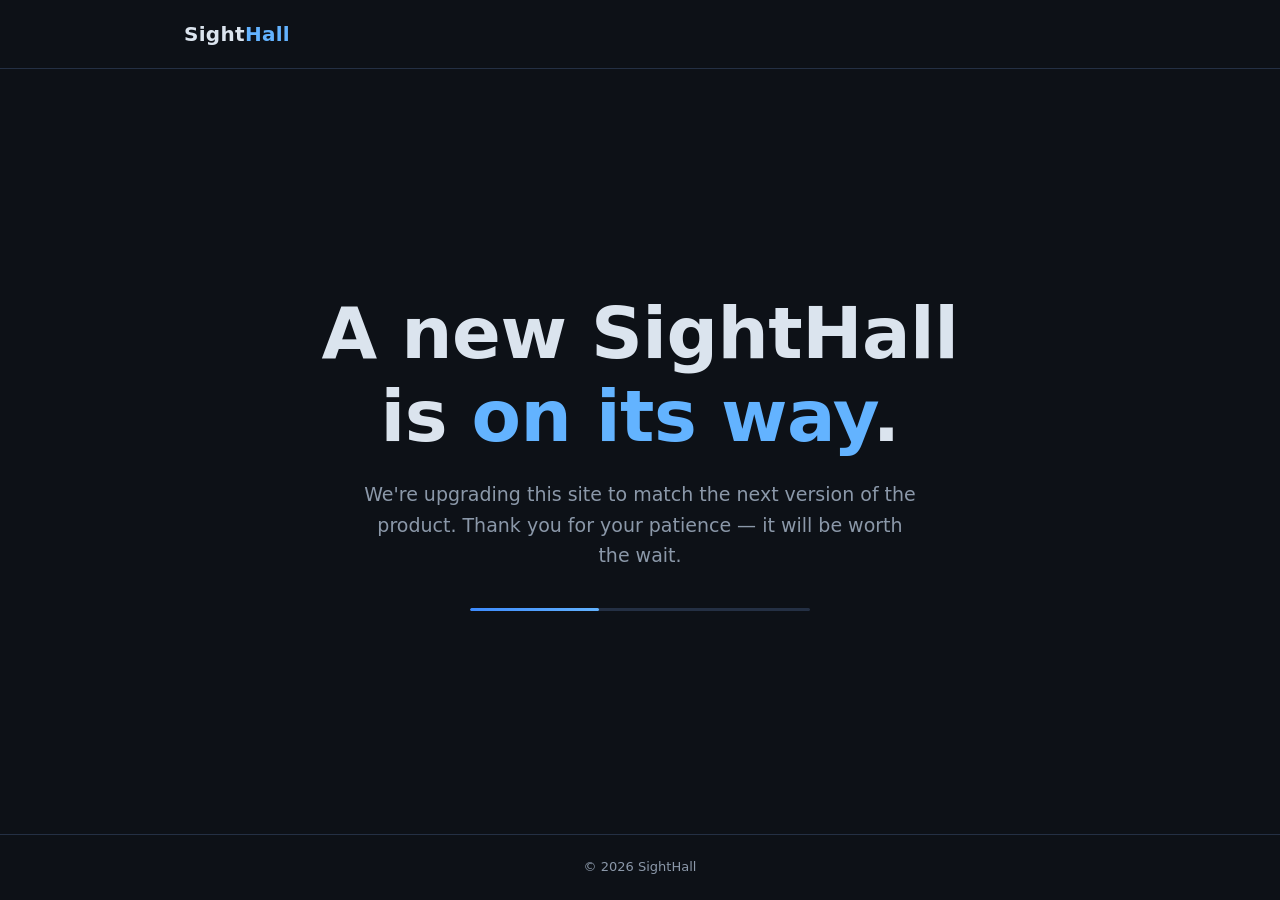
==== index.html @ 5b344857 "Remove personal email from upgrade page Co-Authored-By: Claude Fable 5 <noreply@anthropic.com>" ====
<!DOCTYPE html>
<html lang="en">
<head>
<meta charset="utf-8">
<meta name="viewport" content="width=device-width, initial-scale=1">
<title>SightHall — Upgrade in progress</title>
<meta name="description" content="SightHall is being upgraded. A new version of the site is on its way.">
<style>
  :root{
    --bg:#0d1117; --line:#243044; --text:#dbe4ee; --dim:#8b98a9;
    --accent:#3d8bfd; --accent2:#63b3ff;
  }
  *{margin:0;box-sizing:border-box}
  html,body{height:100%}
  body{background:var(--bg);color:var(--text);font:16px/1.6 "Segoe UI",system-ui,sans-serif;
       display:flex;flex-direction:column}
  header{padding:18px 0;border-bottom:1px solid var(--line)}
  .wrap{max-width:960px;margin:0 auto;padding:0 24px;width:100%}
  .logo{font-size:20px;font-weight:700;letter-spacing:.3px}
  .logo span{color:var(--accent2)}
  main{flex:1;display:flex;align-items:center;justify-content:center;text-align:center;padding:40px 24px}
  .msg h1{font-size:clamp(38px,7vw,72px);font-weight:700;line-height:1.15;letter-spacing:-.5px}
  .msg h1 em{font-style:normal;color:var(--accent2)}
  .msg p{margin:22px auto 0;max-width:560px;color:var(--dim);font-size:19px}
  .bar{margin:38px auto 0;width:min(340px,80%);height:3px;background:var(--line);border-radius:2px;overflow:hidden}
  .bar i{display:block;height:100%;width:38%;background:linear-gradient(90deg,var(--accent),var(--accent2));
         border-radius:2px;animation:slide 2.4s ease-in-out infinite}
  @keyframes slide{0%{transform:translateX(-110%)}55%{transform:translateX(320%)}100%{transform:translateX(320%)}}
  @media (prefers-reduced-motion: reduce){.bar i{animation:none;width:60%}}
  footer{padding:22px 0;text-align:center;color:var(--dim);font-size:13px;border-top:1px solid var(--line)}
</style>
</head>
<body>

<header>
  <div class="wrap"><div class="logo">Sight<span>Hall</span></div></div>
</header>

<main>
  <div class="msg">
    <h1>A new SightHall<br>is <em>on its way</em>.</h1>
    <p>We're upgrading this site to match the next version of the product.
       Thank you for your patience — it will be worth the wait.</p>
    <div class="bar"><i></i></div>
  </div>
</main>

<footer>
  <div class="wrap">© 2026 SightHall</div>
</footer>

</body>
</html>
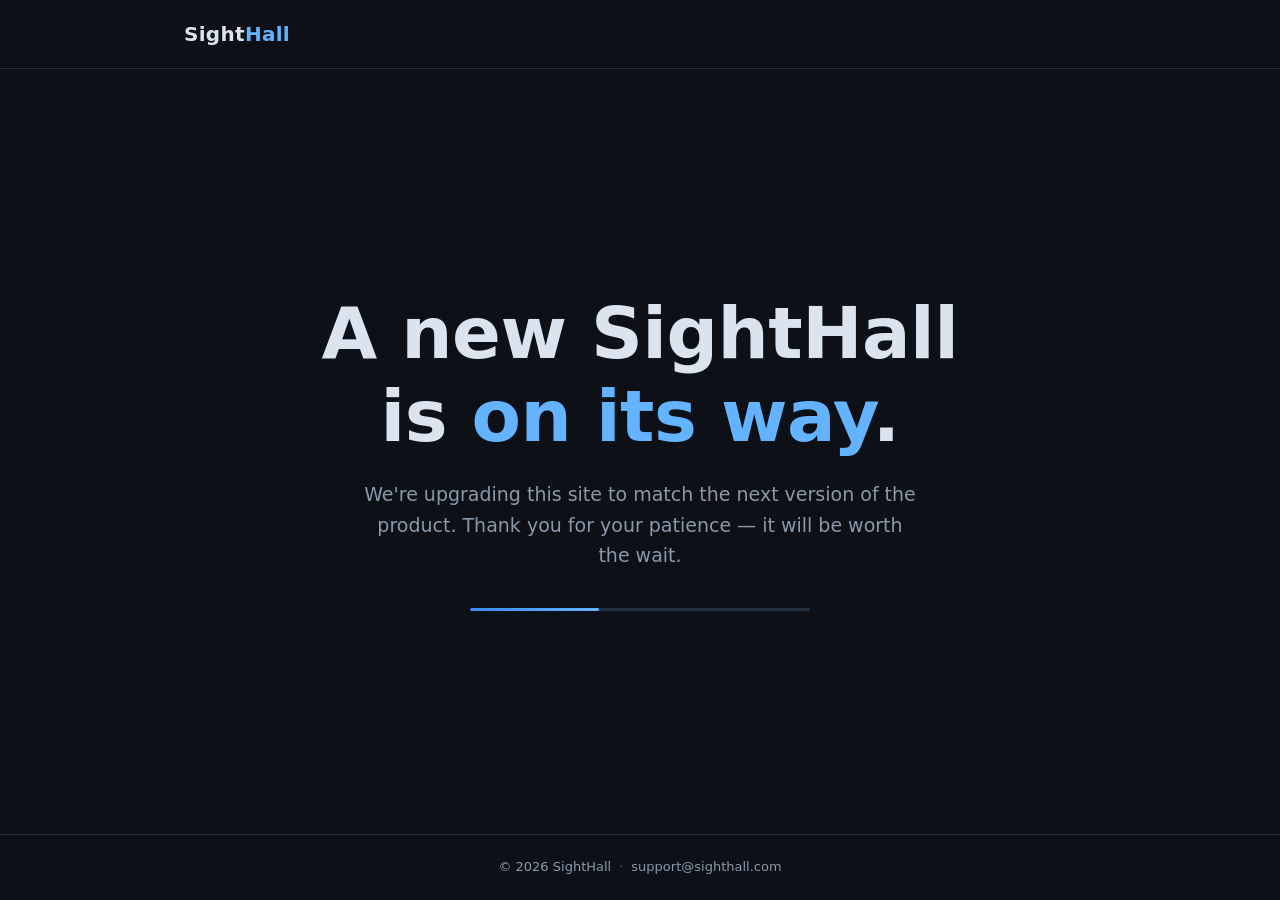
==== commit ec0569a0: "Add support@sighthall.com to footer" ====
--- a/index.html
+++ b/index.html
@@ -28,6 +28,9 @@
   @keyframes slide{0%{transform:translateX(-110%)}55%{transform:translateX(320%)}100%{transform:translateX(320%)}}
   @media (prefers-reduced-motion: reduce){.bar i{animation:none;width:60%}}
   footer{padding:22px 0;text-align:center;color:var(--dim);font-size:13px;border-top:1px solid var(--line)}
+  footer a{color:var(--dim);text-decoration:none;border-bottom:1px solid transparent}
+  footer a:hover{color:var(--accent2);border-bottom-color:var(--accent2)}
+  footer .sep{margin:0 8px;opacity:.5}
 </style>
 </head>
 <body>
@@ -46,7 +49,7 @@
 </main>
 
 <footer>
-  <div class="wrap">© 2026 SightHall</div>
+  <div class="wrap">© 2026 SightHall<span class="sep">·</span><a href="mailto:support@sighthall.com">support@sighthall.com</a></div>
 </footer>
 
 </body>
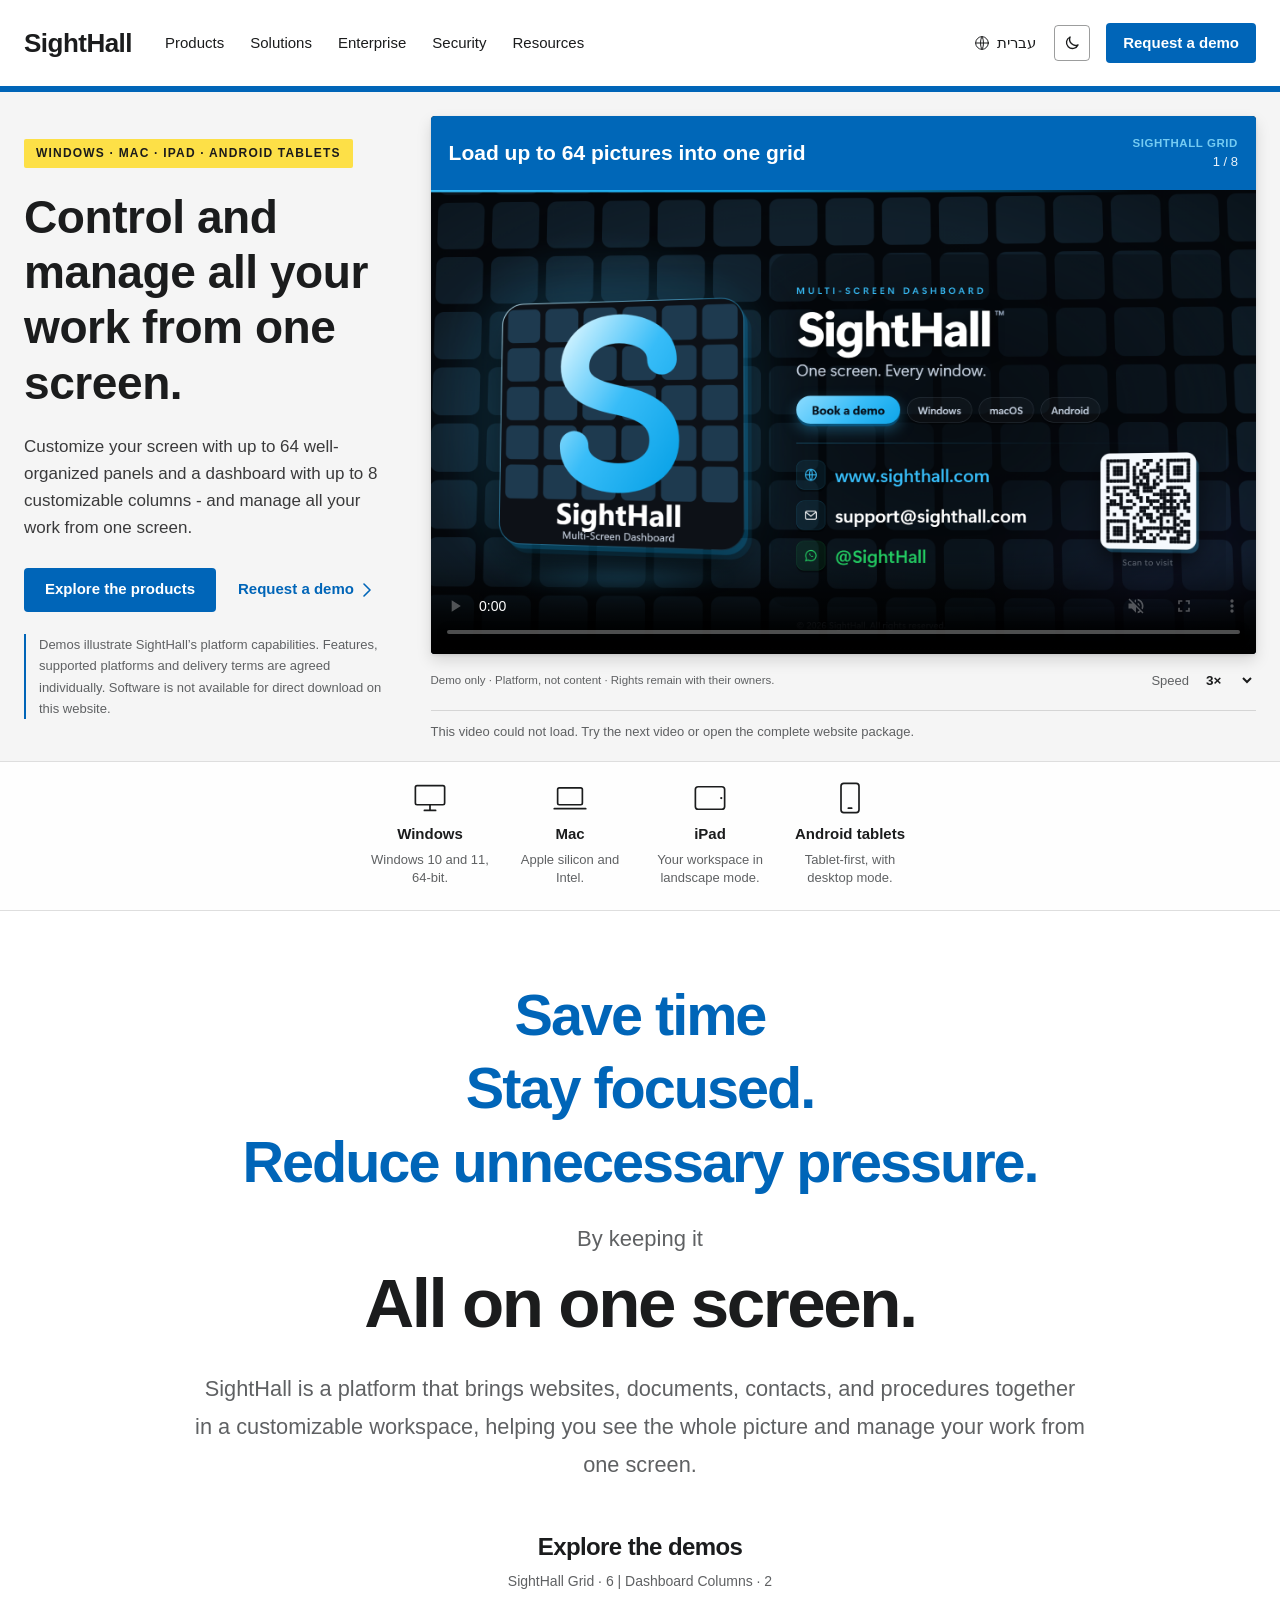
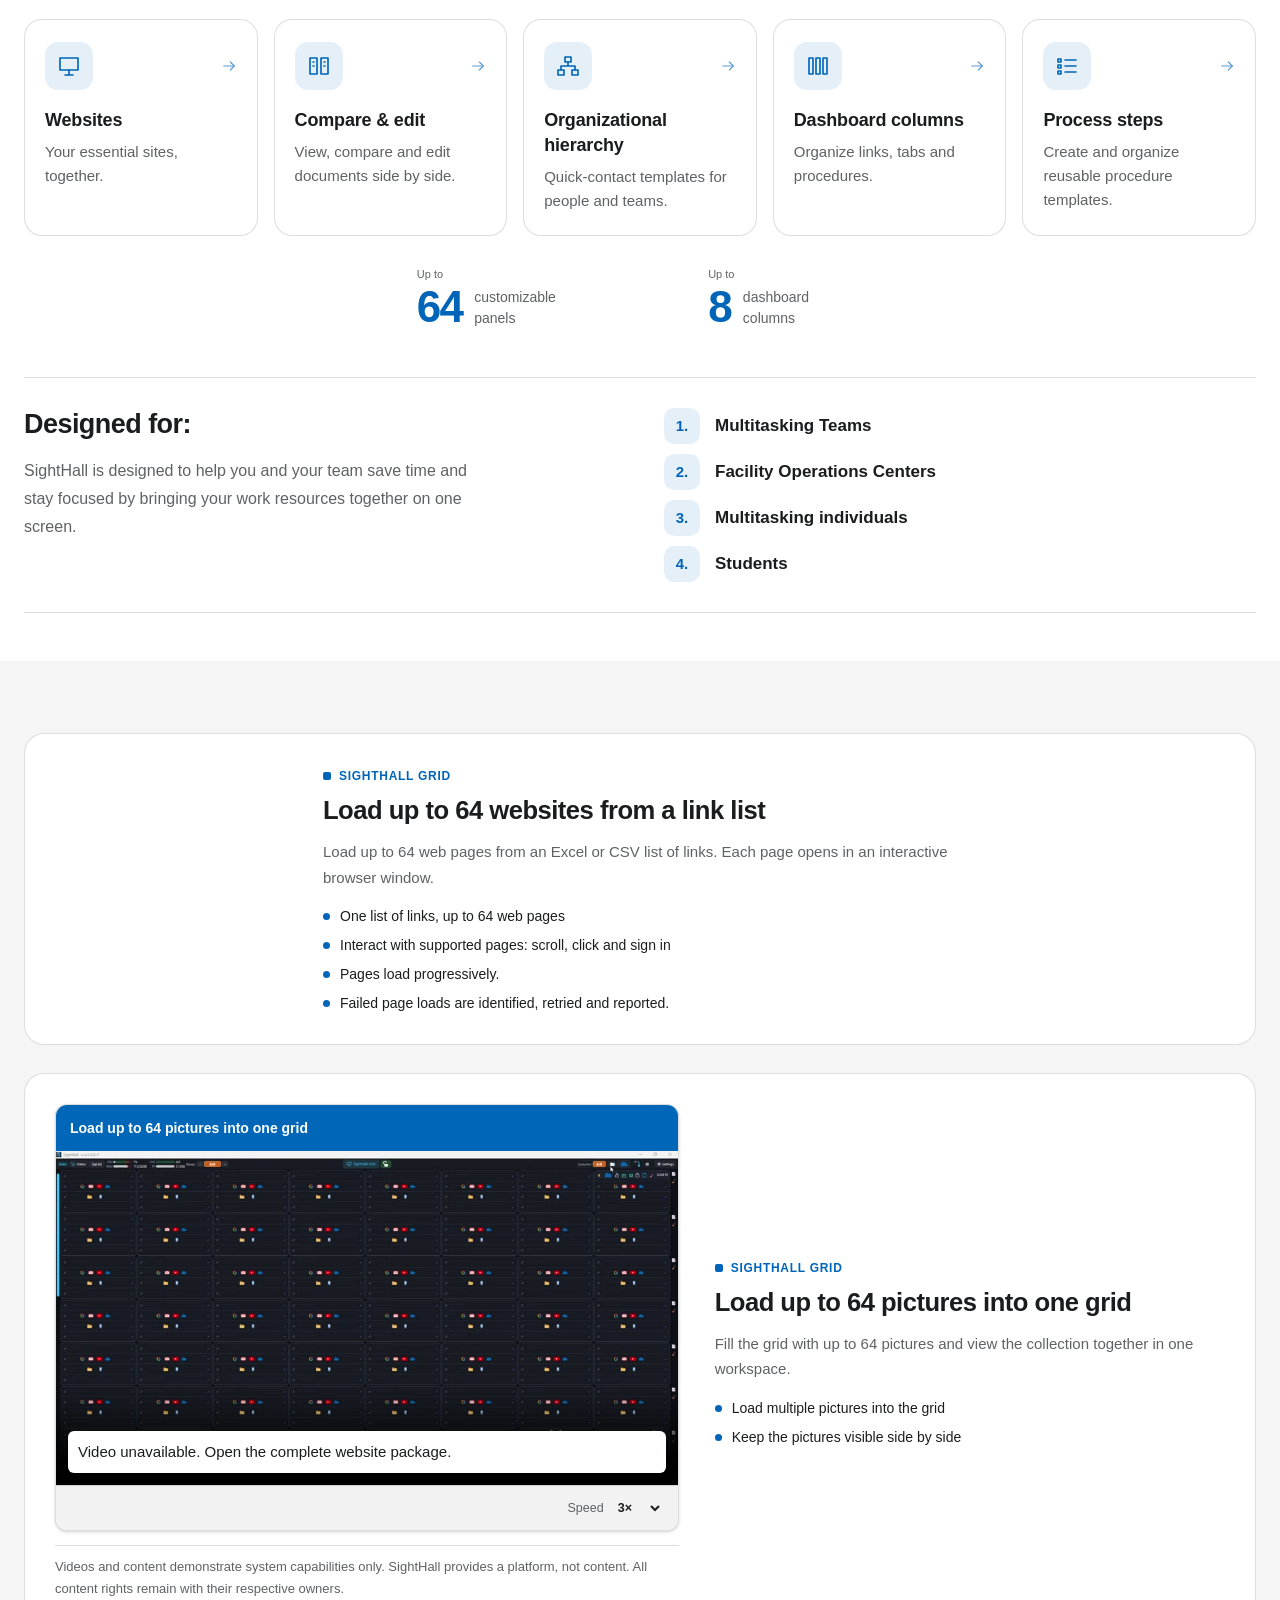
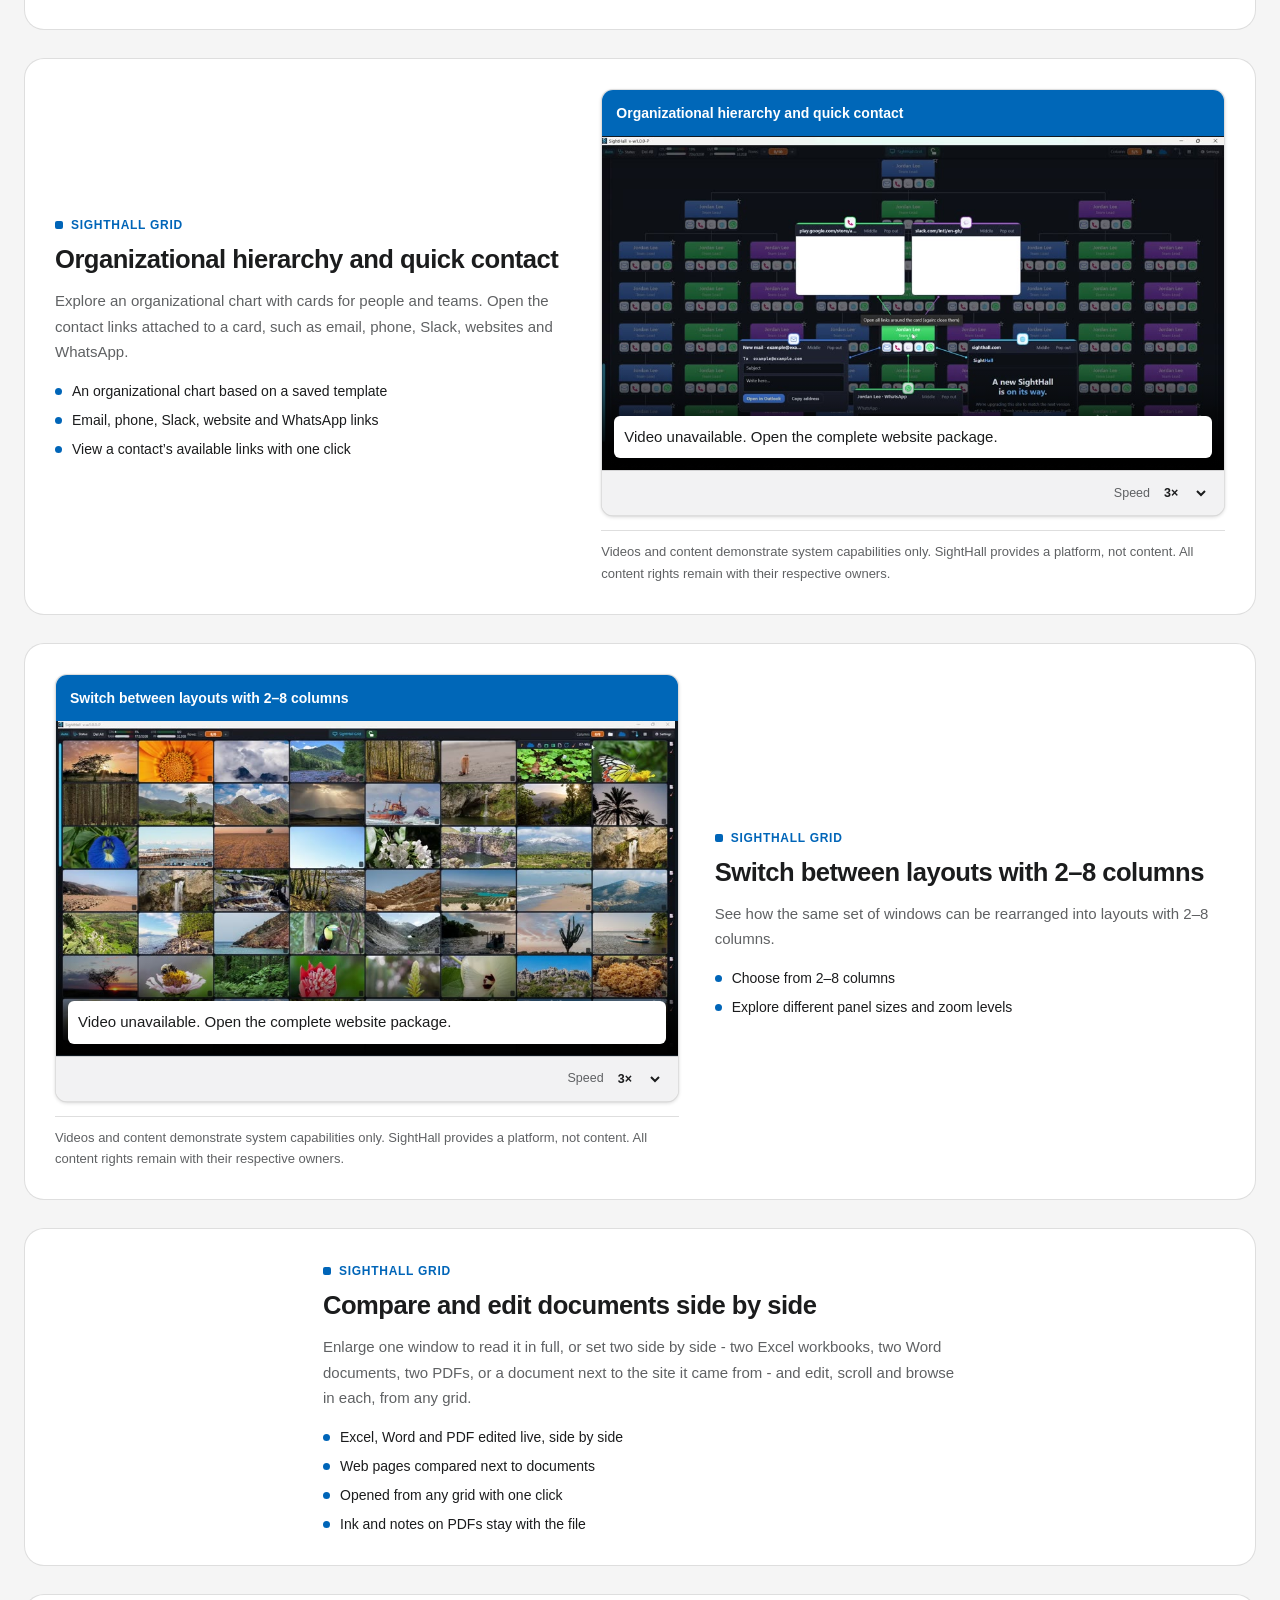
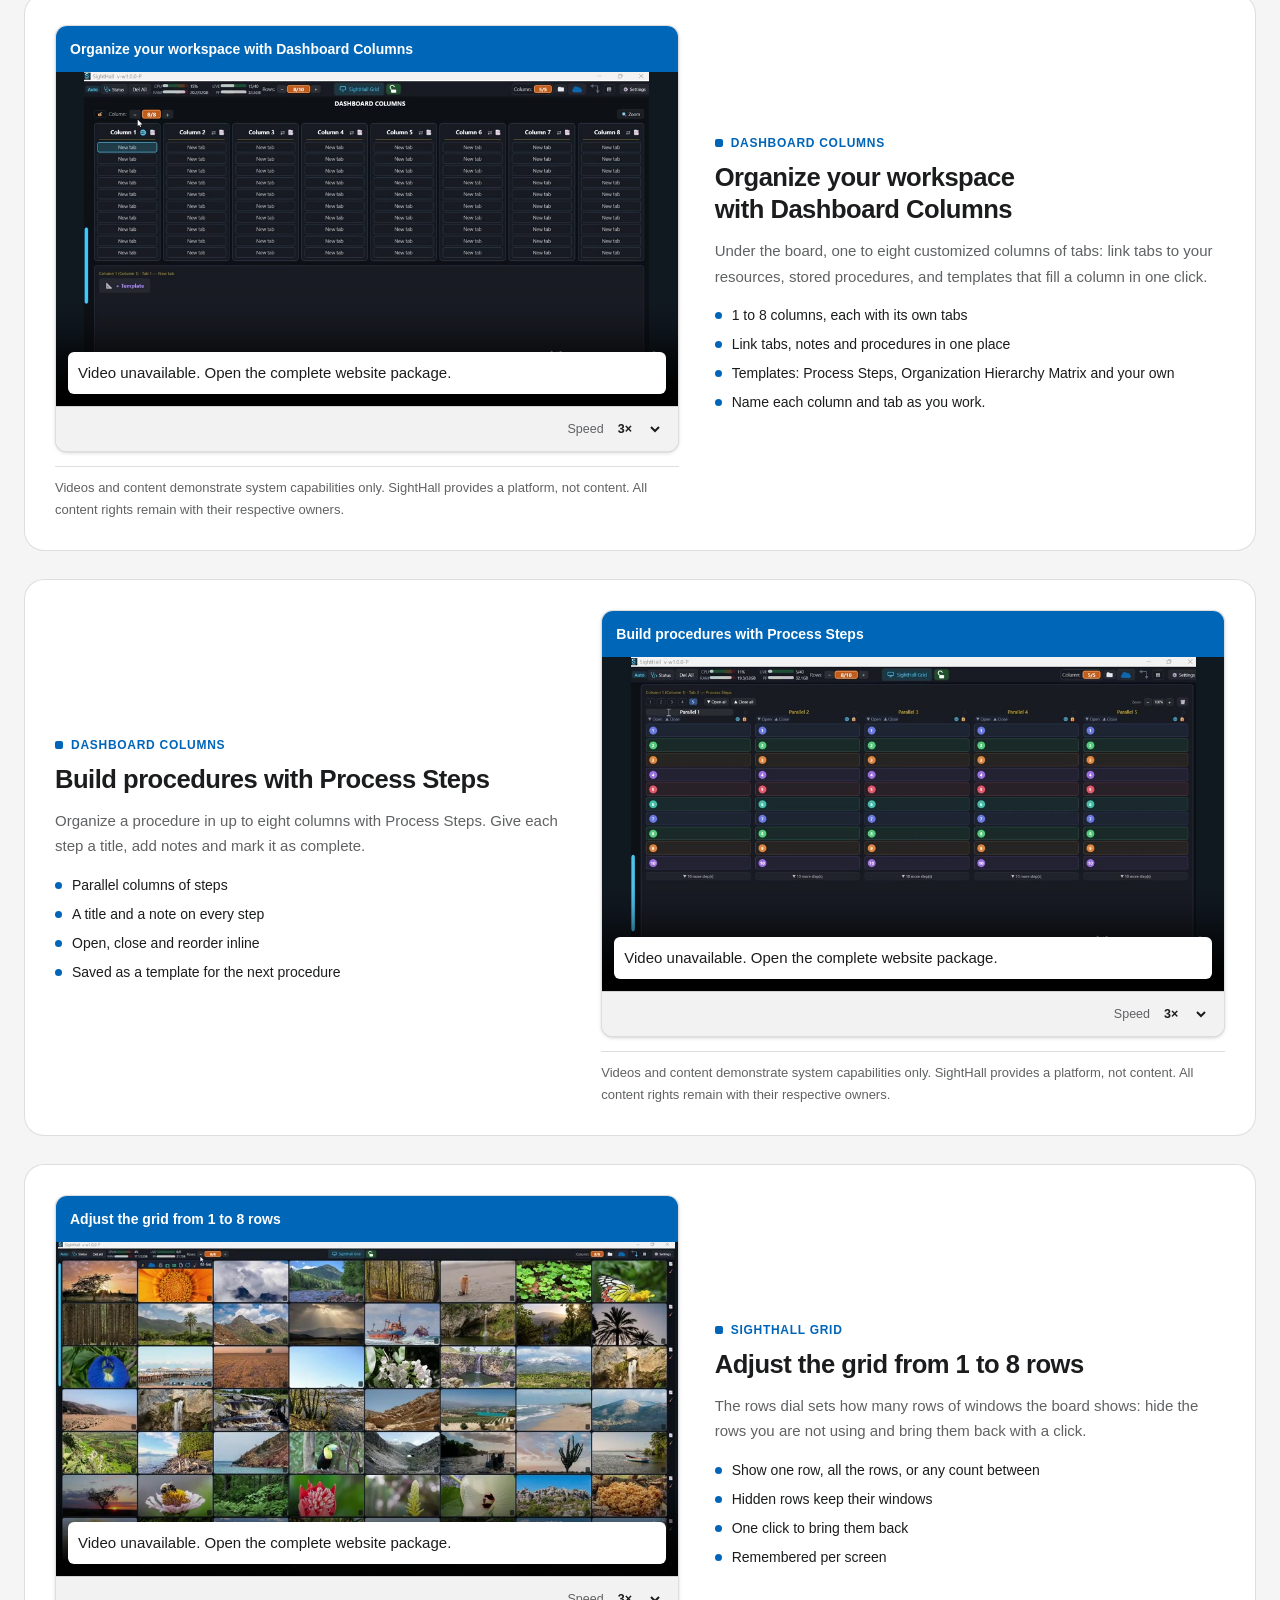
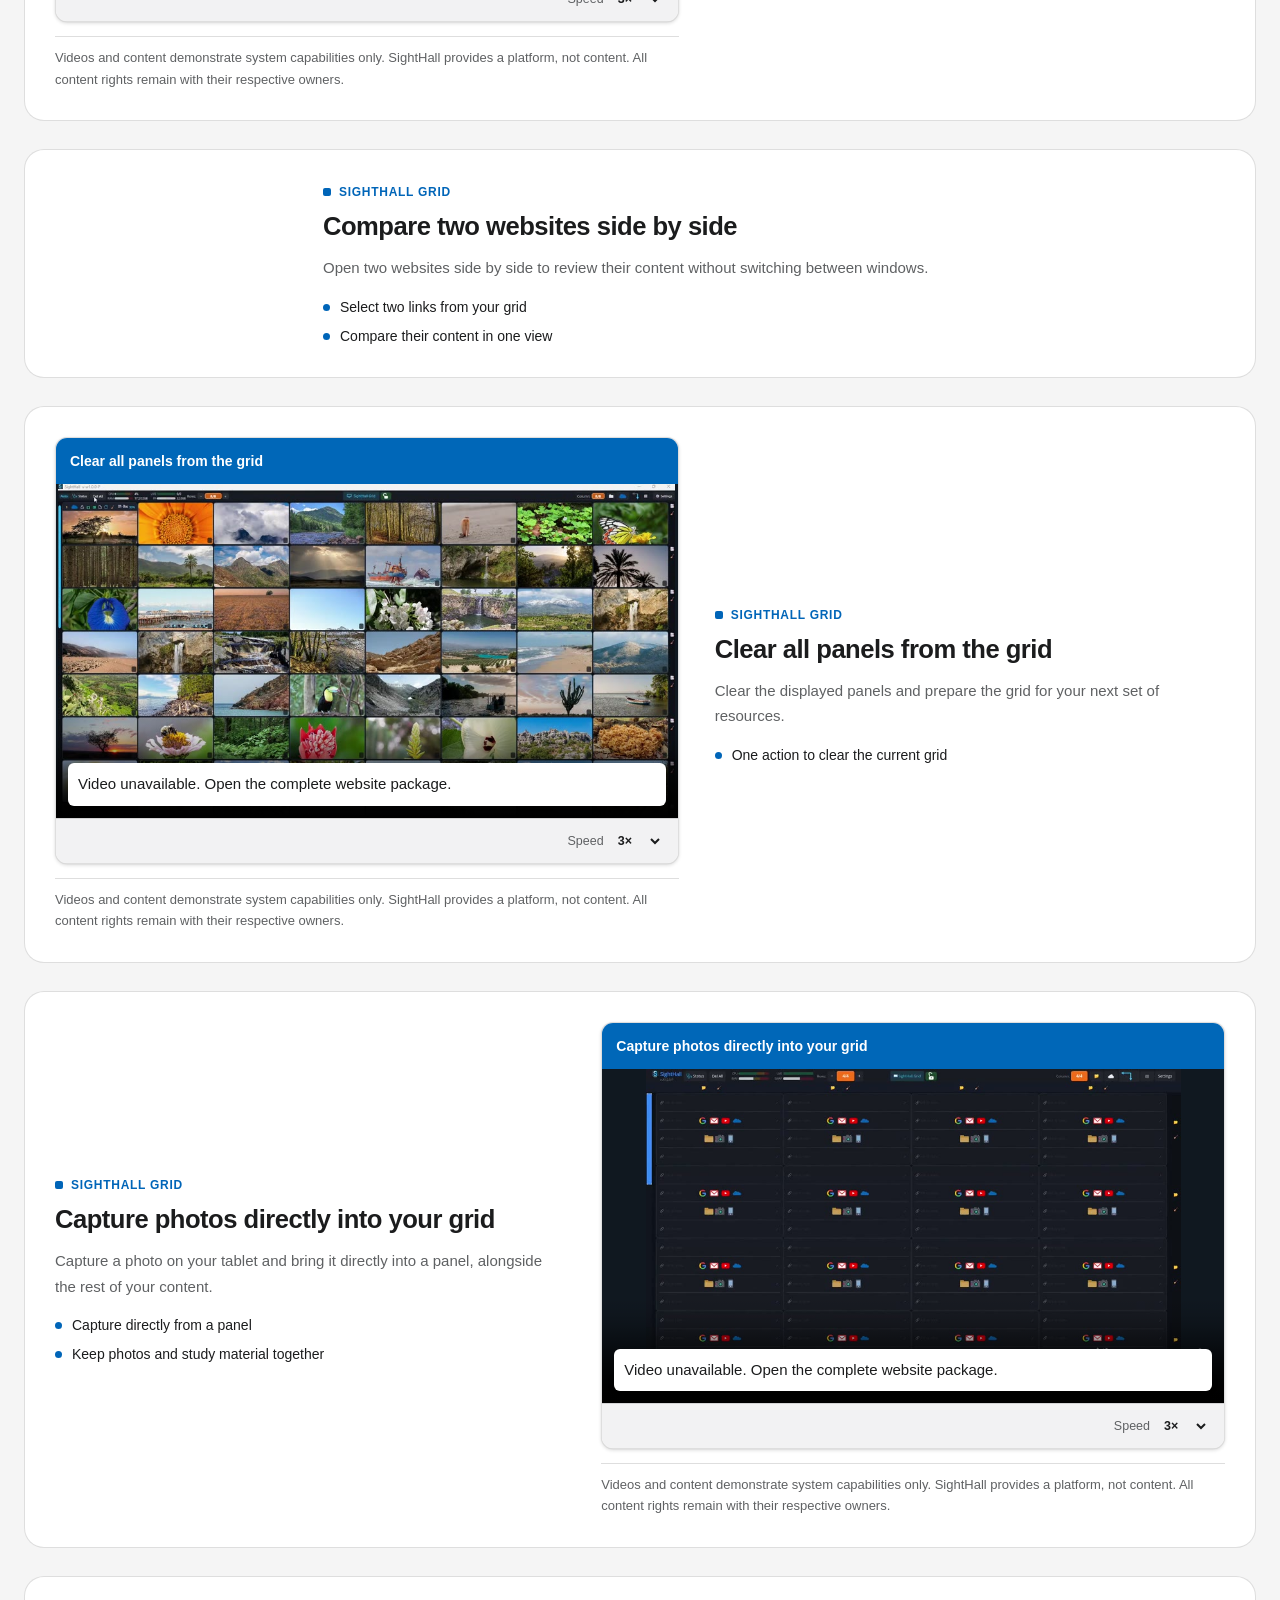
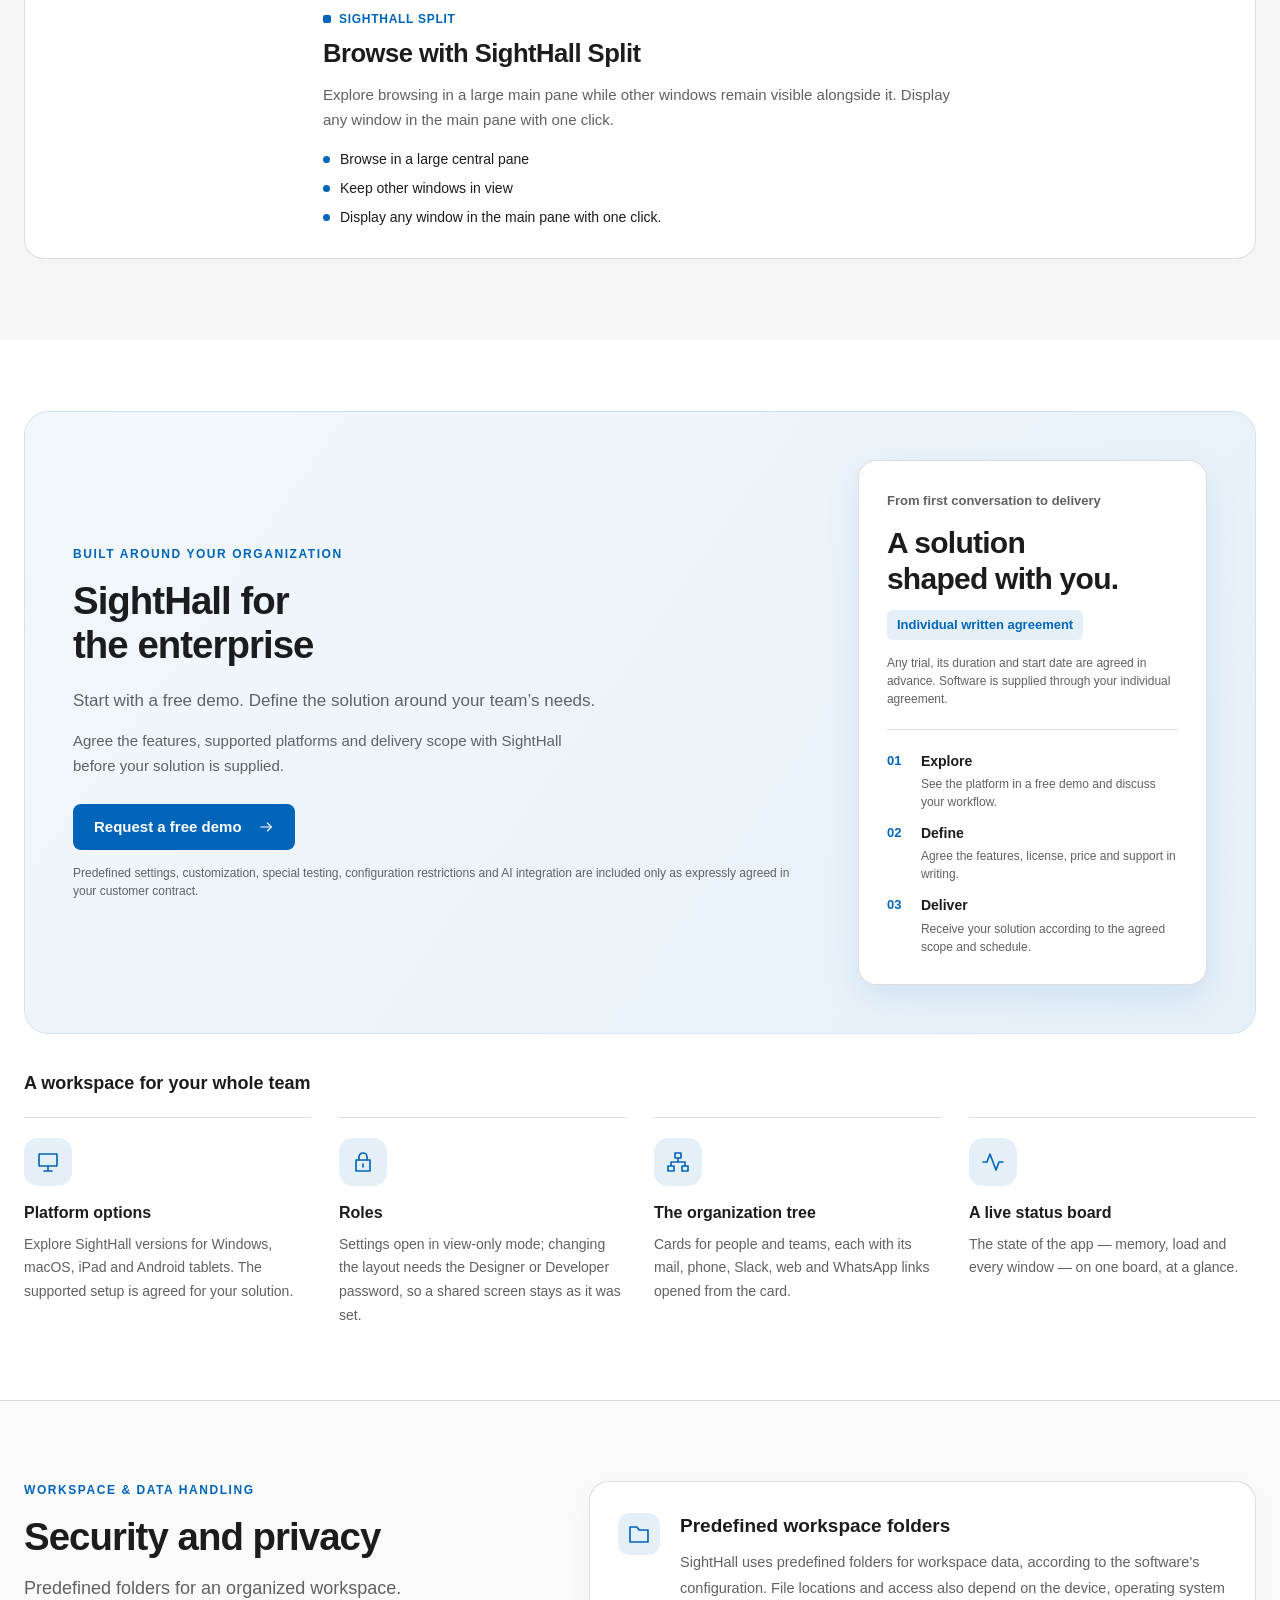
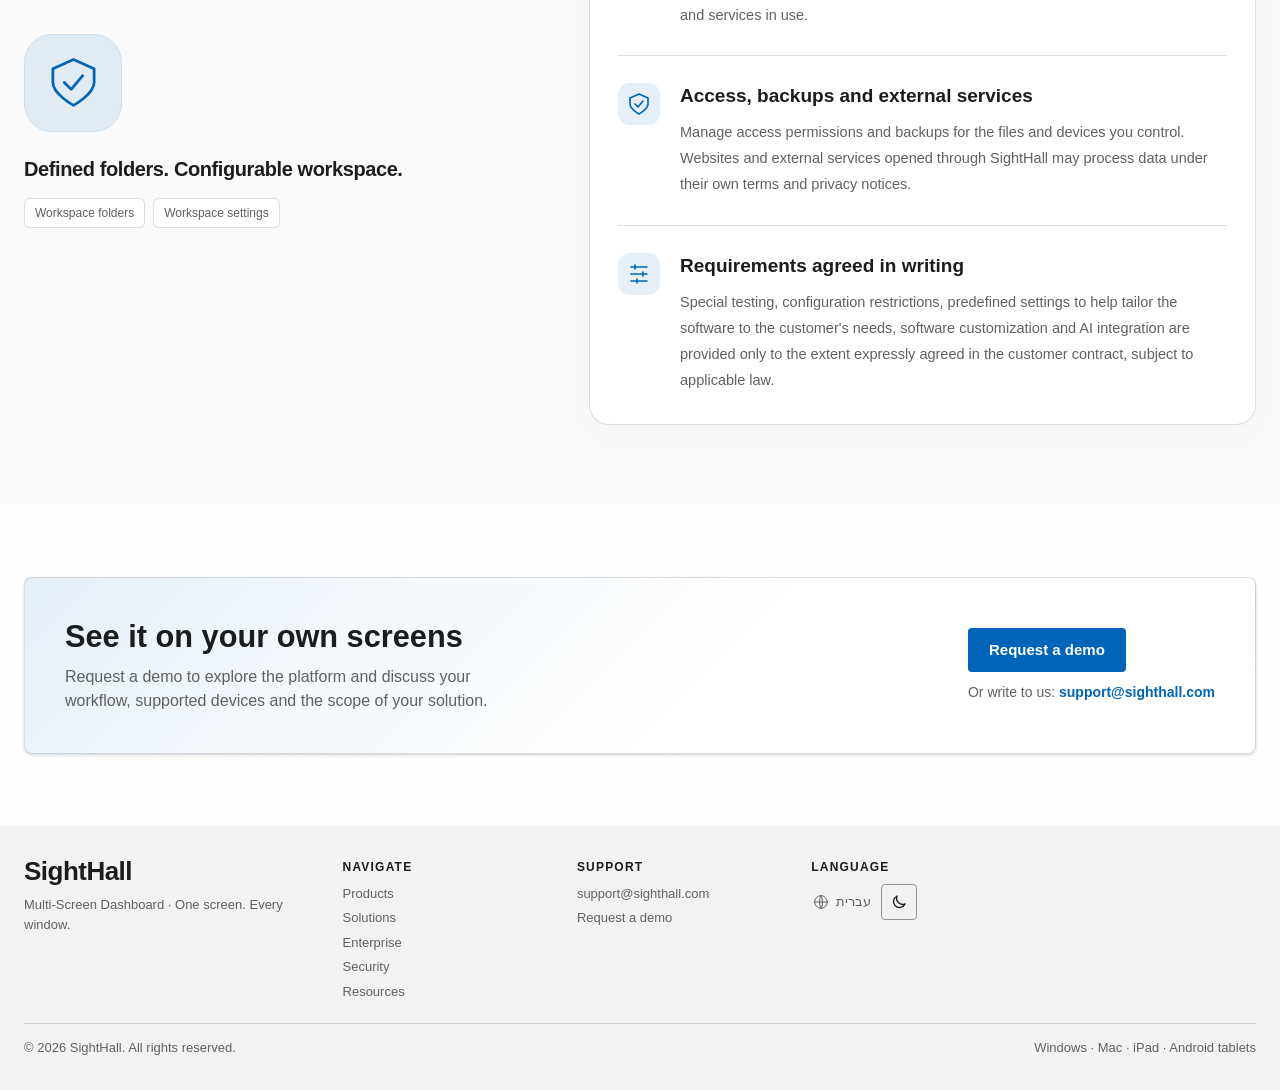
==== commit 2493753b: "Owner 2026-09-24 ("update the sighthall.com with the attached updated HTML exactly but with differen" ====
--- a/index.html
+++ b/index.html
@@ -1,56 +1,943 @@
-<!DOCTYPE html>
-<html lang="en">
+<!doctype html>
+<html lang="en" dir="ltr">
 <head>
-<meta charset="utf-8">
-<meta name="viewport" content="width=device-width, initial-scale=1">
-<title>SightHall — Upgrade in progress</title>
-<meta name="description" content="SightHall is being upgraded. A new version of the site is on its way.">
+<meta charset="utf-8" />
+<meta name="viewport" content="width=device-width, initial-scale=1" />
+<meta name="theme-color" content="#f5f5f5" />
+<title>SightHall — Multi-Screen Dashboard</title>
+<meta name="description" content="SightHall organises documents, websites and resources in up to 64 windows on one screen. Grid, Split and Dashboard Columns — on Windows, Mac, iPad and Android tablets." />
+<link rel="icon" href="[data-uri]" type="image/png" />
+<style>:root{--bg: #f5f5f5;--bg-2: #f9f9f9;--surface: #ffffff;--surface-2: #f2f2f2;--window: #e8e8e8;--window-2: #dedede;--tile: #dfe3e7;--line: rgba(0, 0, 0, .16);--line-strong: rgba(0, 0, 0, .55);--accent: #0067b8;--accent-fill: #0067b8;--accent-2: #005494;--accent-soft: rgba(0, 103, 184, .1);--text: #1b1b1b;--muted: #616161;--on-accent: #ffffff;--shadow: 0 1.6px 3.6px rgba(0, 0, 0, .13), 0 .3px .9px rgba(0, 0, 0, .1);--shadow-l: 0 6.4px 14.4px rgba(0, 0, 0, .13), 0 1.2px 3.6px rgba(0, 0, 0, .1);--glow-a: rgba(0, 120, 212, .14);--glow-b: rgba(64, 200, 190, .1);--veil-top: rgba(245, 245, 245, .55);--veil-bottom: rgba(245, 245, 245, .92);--tile-size: 210px;--tile-opacity: 0;--radius: 4px;--radius-l: 8px;--gap: 24px;--section: 72px;--content: 1290px;--font: "Segoe UI", "Segoe UI Web (West European)", -apple-system, BlinkMacSystemFont, Roboto, "Helvetica Neue", Arial, sans-serif;color-scheme:light}@media (prefers-color-scheme: dark){:root:not([data-theme=light]){--bg: #0c1a24;--bg-2: #10222e;--surface: #142a38;--surface-2: #183241;--window: #1d3c4f;--window-2: #22475d;--tile: #17303f;--line: rgba(138, 223, 255, .14);--line-strong: rgba(200, 230, 245, .4);--accent: #47a9ee;--accent-fill: #47a9ee;--accent-2: #8fcbf5;--accent-soft: rgba(71, 169, 238, .16);--text: #f5f8fc;--muted: #aab8c7;--on-accent: #04101a;--shadow: 0 10px 30px rgba(0, 0, 0, .35);--shadow-l: 0 26px 70px rgba(0, 0, 0, .5);--glow-a: rgba(71, 169, 238, .28);--glow-b: rgba(64, 200, 190, .18);--veil-top: rgba(12, 26, 36, .35);--veil-bottom: rgba(12, 26, 36, .9);--tile-opacity: .7;color-scheme:dark}}:root[data-theme=dark]{--bg: #0c1a24;--bg-2: #10222e;--surface: #142a38;--surface-2: #183241;--window: #1d3c4f;--window-2: #22475d;--tile: #17303f;--line: rgba(138, 223, 255, .14);--line-strong: rgba(200, 230, 245, .4);--accent: #47a9ee;--accent-fill: #47a9ee;--accent-2: #8fcbf5;--accent-soft: rgba(71, 169, 238, .16);--text: #f5f8fc;--muted: #aab8c7;--on-accent: #04101a;--shadow: 0 10px 30px rgba(0, 0, 0, .35);--shadow-l: 0 26px 70px rgba(0, 0, 0, .5);--glow-a: rgba(71, 169, 238, .28);--glow-b: rgba(64, 200, 190, .18);--veil-top: rgba(12, 26, 36, .35);--veil-bottom: rgba(12, 26, 36, .9);--tile-opacity: .7;color-scheme:dark}*,*:before,*:after{box-sizing:border-box}html{scroll-behavior:smooth}@media (prefers-reduced-motion: reduce){html{scroll-behavior:auto}}body{margin:0;background:var(--bg);color:var(--text);font-family:var(--font);font-size:15px;line-height:1.5;-webkit-font-smoothing:antialiased;overflow-x:hidden;transition:background-color .25s ease,color .25s ease}img,svg,video{max-width:100%;display:block}a{color:var(--accent);text-decoration:none}a:hover{text-decoration:underline;text-underline-offset:3px}button{font:inherit}:focus-visible{outline:2px solid var(--accent);outline-offset:2px;border-radius:4px}h1,h2,h3,h4{margin:0}h2,h3{text-wrap:balance}h1{font-size:clamp(38px,4.6vw,68px);font-weight:600;line-height:1.2;letter-spacing:-.01em}h2{font-size:clamp(26px,2.4vw,34px);font-weight:600;line-height:1.25}h3{font-size:24px;font-weight:600;line-height:1.3}p{margin:0}.muted{color:var(--muted)}.wrap{width:min(var(--content),100% - 48px);margin-inline:auto}.skip{position:absolute;inset-inline-start:12px;top:-60px;background:var(--accent);color:var(--on-accent);padding:8px 12px;border-radius:4px;font-weight:600;z-index:100}.skip:focus{top:10px}.ltr{direction:ltr;unicode-bidi:isolate}.chev{width:8px;height:14px;flex:none}[dir=rtl] .chev{transform:scaleX(-1)}.btn{display:inline-flex;align-items:center;justify-content:center;gap:8px;height:44px;padding:0 20px;border-radius:var(--radius);border:1px solid transparent;font-weight:600;font-size:15px;cursor:pointer;text-decoration:none!important;transition:background .15s ease}.btn-primary{background:var(--accent);color:var(--on-accent)}.btn-primary:hover{background:var(--accent-2)}.btn-ghost{background:var(--surface);color:var(--text);border-color:var(--line-strong);font-weight:400}.btn-ghost:hover{background:var(--surface-2)}.btn-small{height:40px;padding:0 16px}.btn-mini{height:36px;padding:0 12px;gap:6px;font-size:14px}.btn svg{width:16px;height:16px;flex:none}.iconbtn{display:inline-grid;place-items:center;width:36px;height:36px;border-radius:var(--radius);border:1px solid var(--line-strong);background:transparent;color:var(--text);cursor:pointer}.iconbtn:hover{background:var(--surface-2)}.iconbtn svg{width:18px;height:18px}.backdrop{position:fixed;inset:0;z-index:-1;overflow:hidden;pointer-events:none;background:var(--bg);transition:background-color .25s ease}.backdrop .art{position:absolute;inset:0;opacity:var(--tile-opacity, 0)}.backdrop .glow{position:absolute;border-radius:50%;filter:blur(90px)}.backdrop .glow-a{width:58vw;height:58vw;left:-16vw;top:-22vw;background:radial-gradient(circle,var(--glow-a),transparent 62%)}.backdrop .glow-b{width:48vw;height:48vw;right:-14vw;bottom:-18vw;background:radial-gradient(circle,var(--glow-b),transparent 62%)}.backdrop .layer{position:absolute;inset:-12%;background-color:var(--tile);-webkit-mask-repeat:repeat;mask-repeat:repeat}.backdrop .layer-far{-webkit-mask-size:calc(var(--tile-size, 210px) * .72) calc(var(--tile-size, 210px) * .72);mask-size:calc(var(--tile-size, 210px) * .72) calc(var(--tile-size, 210px) * .72);opacity:.6;animation:drift-far 90s linear infinite}.backdrop .layer-near{-webkit-mask-size:var(--tile-size, 210px) var(--tile-size, 210px);mask-size:var(--tile-size, 210px) var(--tile-size, 210px);animation:drift-near 140s linear infinite}.backdrop .veil{position:absolute;inset:0;background:linear-gradient(180deg,var(--veil-top),var(--veil-bottom) 65%)}.backdrop.paused .layer{animation-play-state:paused}@keyframes drift-far{0%{transform:translateZ(0)}to{transform:translate3d(-150px,-150px,0)}}@keyframes drift-near{0%{transform:translateZ(0)}to{transform:translate3d(210px,-210px,0)}}@media (prefers-reduced-motion: reduce){.backdrop .layer{animation:none!important}}.strip{background:var(--surface-2);font-size:12.5px;color:var(--muted)}.strip-in{display:flex;justify-content:space-between;align-items:center;min-height:32px}.header{position:sticky;top:0;z-index:20;background:color-mix(in srgb,var(--surface) 94%,transparent);backdrop-filter:blur(10px)}.header .bar{display:flex;align-items:center;gap:20px;min-height:86px}.brand{display:inline-flex;align-items:center;color:var(--text);text-decoration:none!important}.wordmark{font-weight:700;font-size:26px;letter-spacing:-.02em;color:var(--text);line-height:1}.wordmark b{font-weight:700;color:var(--text)}.nav{display:flex;align-items:center;margin-inline-end:auto}.nav a{color:var(--text);padding:8px 13px;font-size:15px;font-weight:400}.nav a:hover{text-decoration:underline;text-underline-offset:6px}.nav a[aria-current=page]{font-weight:600}.header .tools{display:flex;align-items:center;gap:16px}.lang{display:inline-flex;align-items:center;gap:7px;border:0;background:transparent;color:var(--text);padding:6px 2px;cursor:pointer;font-size:15px;font-weight:400}.lang svg{width:16px;height:16px;flex:none}.lang:hover{text-decoration:underline;text-underline-offset:5px}.menu-btn{display:none;border:1px solid var(--line-strong);background:transparent;color:var(--text);border-radius:var(--radius);padding:7px 10px;cursor:pointer;font-size:14px}.banner-line{height:6px;background:var(--accent)}.header .demo-top{white-space:nowrap}@media (max-width: 1050px){.header .bar{min-height:64px;gap:14px}.nav{position:absolute;inset-inline:0;top:64px;flex-direction:column;align-items:stretch;gap:2px;padding:8px 24px 14px;background:var(--surface);border-bottom:1px solid var(--line);display:none;margin:0}.nav.open{display:flex}.nav a{padding:11px 6px}.menu-btn{display:inline-flex;margin-inline-start:auto}.header .demo-top{display:none}}.hero{padding:64px 0 70px}.hero{--hero-film-max: 860px;padding-top:24px}.hero .grid{display:grid;grid-template-columns:minmax(0,1fr) min(var(--hero-film-max),67%);gap:40px;align-items:center}.eyebrow{display:inline-block;background:#fde047;color:#1b1b1b;font-weight:600;font-size:12px;line-height:1.2;letter-spacing:.1em;text-transform:uppercase;padding:7px 12px;border-radius:2px;margin-bottom:22px}.hero h1{margin-bottom:22px;font-size:clamp(34px,3.6vw,52px)}.hero .lead{font-size:17px;line-height:1.6;color:color-mix(in srgb,var(--text) 86%,var(--bg));max-width:520px}.hero .ctas{display:flex;flex-wrap:wrap;align-items:center;gap:22px;margin-top:26px}.textlink{display:inline-flex;align-items:center;gap:9px;font-weight:600;font-size:15px;color:var(--accent);padding:6px 0}.hero-media{display:grid;gap:14px;justify-items:end;width:100%}.hero-media .tabs{display:inline-flex;border:1px solid var(--line);border-radius:var(--radius);background:var(--surface-2);overflow:hidden}.hero-media .tabs button{height:48px;padding:0 15px;border:0;background:transparent;color:var(--muted);cursor:pointer;font-size:15px;font-weight:400}.hero-media .tabs button.on{background:var(--surface);color:var(--text);font-weight:600}.hero-media .frame{width:100%;border-radius:var(--radius);overflow:hidden;background:#1b1b1b;box-shadow:var(--shadow-l)}.hero-media .frame-bar{display:flex;justify-content:space-between;align-items:center;gap:16px;min-height:74px;padding:10px 18px;background:#0067b8;color:#fff}.hero-media .frame-bar .tag b{color:#cbe9fb}.hero-media .frame-bar .ttl{font-size:21px;font-weight:600;line-height:1.25}.hero-media .frame-bar .tag{display:grid;justify-items:end;gap:3px;flex:none;text-align:end;font-size:13px;line-height:1.3;opacity:.92}.hero-media .frame-bar .tag b{color:#7fd4f7;font-weight:700;font-size:11.5px;letter-spacing:.05em;text-transform:uppercase}@media (max-width: 720px){.hero-media .frame-bar{display:grid;gap:4px;min-height:96px;padding:8px 12px;align-content:center;justify-content:start}.hero-media .frame-bar .ttl{font-size:15px;line-height:1.3}.hero-media .frame-bar .tag{display:flex;gap:8px;text-align:start;font-size:12px}}.hero-media .frame video{display:block;width:100%;aspect-ratio:16 / 9;object-fit:cover;background:#000}.hero-media .frame .showcase.bare{border:0;border-radius:0;box-shadow:none}.hero-media .frame .showcase.bare .stage{aspect-ratio:16 / 9;background:#1b1b1b}.hero-media .frame .showcase.bare .stage .frame{object-fit:contain;background:transparent}.hero-media .frame-foot{display:flex;align-items:center;justify-content:center;gap:18px;width:100%;margin-top:-4px;flex-wrap:wrap}.hero-media .frame-foot .note{color:var(--muted);font-size:14.5px}.hero-media .frame-foot .speed{display:inline-flex;align-items:center;gap:6px;color:var(--muted);font-size:13px}.hero-media .frame-foot .speed select{height:30px;padding:0 6px;border:1px solid transparent;border-radius:var(--radius);background:transparent;color:var(--text);font:inherit;font-size:13.5px;font-weight:600;cursor:pointer}.hero-media .frame-foot .speed select:hover,.hero-media .frame-foot .speed select:focus-visible{border-color:var(--line);background:var(--surface-2);outline:none}.hero-media .frame .stage.tour{position:relative;aspect-ratio:16 / 9;background:#0f1114;overflow:hidden;outline:none}.hero-media .frame .stage.tour:focus-visible{box-shadow:inset 0 0 0 2px var(--accent-fill)}.stage.tour .tf{position:absolute;inset:0;width:100%;height:100%;object-fit:contain;transform:translate(118%) rotate(9deg);transition:transform .65s cubic-bezier(.2,.8,.2,1);will-change:transform;filter:drop-shadow(0 8px 18px rgba(0,0,0,.5))}[dir=rtl] .stage.tour .tf{transform:translate(-118%) rotate(-9deg)}.stage.tour .tf.on,[dir=rtl] .stage.tour .tf.on{transform:translate(var(--dx, 0px),var(--dy, 0px)) rotate(var(--rot, 0deg))}.stage.tour .tour-card{position:absolute;inset:0;display:grid;align-content:center;justify-items:center;gap:10px;padding:24px;text-align:center;color:#fff;background:radial-gradient(70% 90% at 50% 45%,#080c14c7,#080c14eb);backdrop-filter:blur(6px);opacity:0;pointer-events:none;transition:opacity .55s ease}.stage.tour .tour-card.on{opacity:1}.stage.tour .tour-card .sec{font-size:12.5px;letter-spacing:.12em;text-transform:uppercase;color:#6fd3ff;font-weight:600;transform:translateY(8px);transition:transform .6s ease .1s}.stage.tour .tour-card strong{font-size:clamp(18px,2.3vw,27px);font-weight:600;line-height:1.25;max-width:24ch;text-wrap:balance;transform:translateY(10px);transition:transform .6s ease .18s}.stage.tour .tour-card .n{font-size:13.5px;color:#ffffffb8;font-variant-numeric:tabular-nums;transform:translateY(10px);transition:transform .6s ease .26s}.stage.tour .tour-card.on .sec,.stage.tour .tour-card.on strong,.stage.tour .tour-card.on .n{transform:none}.stage.tour .tour-cap{position:absolute;inset-inline-start:12px;bottom:14px;display:inline-flex;align-items:center;gap:10px;max-width:calc(100% - 24px);padding:7px 12px;border-radius:8px;background:#0a0e16c7;color:#fff;font-size:13px;line-height:1.3;backdrop-filter:blur(4px);opacity:0;transition:opacity .4s ease;pointer-events:none}.stage.tour .tour-cap.on{opacity:1}.stage.tour .tour-cap strong{font-weight:600}.stage.tour .tour-cap span{color:#ffffffb3;font-variant-numeric:tabular-nums;white-space:nowrap}.stage.tour .tour-bar{position:absolute;inset-inline:0;bottom:0;display:flex;gap:3px;height:4px;padding:0 2px}.stage.tour .tour-bar i{flex:1;display:block;height:100%;background:#ffffff38;border-radius:2px;overflow:hidden}.stage.tour .tour-bar i.done{background:var(--accent-fill)}.stage.tour .tour-bar i b{display:block;height:100%;width:0;background:var(--accent-fill);transition:width .2s linear}.hero-media .tour-foot{margin-top:-4px}.hero-media .tour-chapters{display:flex;flex-wrap:wrap;justify-content:center;gap:5px;width:100%;margin-top:-6px}.hero-media .tour-chapters button{min-width:30px;height:26px;padding:0 8px;border:1px solid var(--line-strong);border-radius:6px;background:var(--surface);color:var(--muted);font-size:12.5px;font-variant-numeric:tabular-nums;cursor:pointer}.hero-media .tour-chapters button:hover{background:var(--surface-2);color:var(--text)}.hero-media .tour-chapters button.on{background:var(--accent-fill);border-color:var(--accent-fill);color:#fff;font-weight:600}@media (prefers-reduced-motion: reduce){.stage.tour .tf,.stage.tour .tour-card,.stage.tour .tour-card *,.stage.tour .tour-cap{transition-duration:.01s}}@media (max-width: 1150px){.hero{padding:24px 0 48px}.hero .grid{grid-template-columns:1fr;gap:32px}.hero-media{justify-items:stretch}.hero-media .tabs{justify-self:start}}section{padding-block:var(--section);scroll-margin-top:90px}.section-head{max-width:62ch;margin-bottom:32px}#solutions .section-head{max-width:70ch}#solutions .section-head p.more{font-size:15.5px;margin-top:12px;max-width:62ch}.section-head p{margin-top:10px;color:var(--muted);font-size:17px}.platforms,.enterprise,.contact{background:color-mix(in srgb,var(--surface) 90%,transparent)}.students{padding:56px 0;background:color-mix(in srgb,var(--accent) 7%,var(--surface))}.platforms{padding:40px 0 44px}.platforms .cards{display:flex;justify-content:center;flex-wrap:wrap;gap:8px 0}.pcard{width:140px;display:grid;justify-items:center;text-align:center;gap:8px;padding:0 8px}.pcard .icon{width:36px;height:36px;color:var(--text)}.pcard .icon svg{width:36px;height:36px}.pcard h3{font-size:15px;font-weight:600}.pcard p{color:var(--muted);font-size:13px;line-height:1.4}.modes{display:grid;gap:56px}.mode{display:grid;grid-template-columns:.9fr 1.1fr;gap:44px;align-items:start}.mode.flip{grid-template-columns:1.1fr .9fr}.mode.flip .mode-text{order:2}.mode-text .name{display:inline-flex;align-items:center;gap:8px;color:var(--accent);font-weight:600;letter-spacing:.06em;text-transform:uppercase;font-size:12px;margin-bottom:10px}.mode-text .name:before{content:"";width:8px;height:8px;border-radius:2px;background:var(--accent-fill)}.mode-text p{margin-top:12px;color:var(--muted);font-size:16px}.mode-text ul,.points-list{margin:16px 0 0;padding:0;list-style:none;display:grid;gap:8px}.mode-text li,.points-list li{display:flex;gap:10px;align-items:flex-start;font-size:15px}.mode-text li:before,.points-list li:before{content:"";flex:none;width:16px;height:16px;margin-top:3px;border-radius:50%;background:var(--accent-soft);border:1px solid var(--accent)}.mode-media{display:grid;gap:14px}.mode-media .showcase .foot.card-foot{display:grid;grid-template-columns:auto 1fr auto;column-gap:12px;row-gap:4px}.mode-media .showcase .foot.card-foot .cap{grid-column:1 / -1;color:var(--muted);font-size:13px}.mode-media.many{grid-template-columns:1fr 1fr}.mode-media.many>:first-child{grid-column:1 / -1}.mode-media .showcase .foot .title{font-size:13px}@media (max-width: 900px){.mode-media.many{grid-template-columns:1fr}}@media (max-width: 900px){.mode,.mode.flip{grid-template-columns:1fr}.mode.flip .mode-text{order:0}}@media (max-width: 640px){.mode-media .showcase .foot .title{display:flex;align-items:center;line-height:1.4;min-height:2.8em}}.points{list-style:none;margin:0;padding:0;display:grid;gap:var(--gap)}.enterprise .points{grid-template-columns:repeat(4,1fr)}.security .points{grid-template-columns:repeat(3,1fr)}.points li{padding:22px 22px 24px;border-radius:var(--radius-l);background:var(--surface);border:1px solid var(--line);box-shadow:var(--shadow)}.points h3{font-size:17px;margin-bottom:8px}.points p{color:var(--muted);font-size:15px}@media (max-width: 1000px){.enterprise .points{grid-template-columns:repeat(2,1fr)}}@media (max-width: 760px){.enterprise .points,.security .points{grid-template-columns:1fr}}.showcase{border-radius:var(--radius-l);overflow:hidden;background:var(--surface);border:1px solid var(--line);box-shadow:var(--shadow);margin:0}.showcase .stage{position:relative;aspect-ratio:var(--demo-aspect, 1.86);background:var(--bg-2);overflow:hidden}.showcase .stage>img,.showcase .stage>video{position:absolute;inset:0;width:100%;height:100%;object-fit:contain;background:var(--bg-2)}.showcase .stage .frame{position:absolute;inset:0;width:100%;height:100%;object-fit:contain;opacity:0;transition:opacity .55s ease,transform 6s linear;transform:scale(1)}.showcase .stage .frame.on{opacity:1}.showcase .stage .frame.on.zoom{transform:scale(1.035)}.showcase .foot{display:flex;align-items:center;gap:10px;padding:10px 14px;border-top:1px solid var(--line);background:var(--surface-2)}.showcase .foot .title{font-weight:600;font-size:13.5px}.showcase .foot .cap{color:var(--muted);font-size:13px}.showcase .foot .step{margin-inline-start:auto;color:var(--muted);font-size:12.5px;font-variant-numeric:tabular-nums}.showcase .foot .speed{display:inline-flex;align-items:center;gap:5px;margin-inline-start:auto;color:var(--muted);font-size:12.5px}.showcase .clip-bar{display:flex;align-items:center;min-height:46px;padding:8px 14px;background:#0067b8;color:#fff}.showcase .clip-bar .ttl{font-size:14px;font-weight:600;line-height:1.3}.showcase .foot.clip-foot{justify-content:flex-end}.showcase .foot .speed select{height:24px;padding:0 4px;border:1px solid transparent;border-radius:var(--radius);background:transparent;color:var(--text);font:inherit;font-size:12.5px;font-weight:600;cursor:pointer}.showcase .foot .speed select:hover,.showcase .foot .speed select:focus-visible{border-color:var(--line);background:var(--surface);outline:none}.showcase .foot.card-foot .speed{grid-column:1 / -1;margin-inline-start:0;justify-self:start}.showcase .controls{display:flex;gap:6px}.showcase .controls button{border:1px solid var(--line-strong);background:var(--surface);color:var(--text);border-radius:var(--radius);padding:5px 9px;cursor:pointer;font-size:13px}.showcase .controls button:hover{background:var(--surface-2)}.showcase .empty{position:absolute;inset:0;display:grid;place-items:center;text-align:center;background:radial-gradient(60% 80% at 50% 40%,var(--accent-soft),transparent 70%)}.showcase .empty .pattern{position:absolute;inset:0;opacity:.8;background-color:var(--tile);-webkit-mask-repeat:repeat;mask-repeat:repeat;-webkit-mask-size:84px 84px;mask-size:84px 84px;-webkit-mask-image:var(--tile-mask);mask-image:var(--tile-mask)}.showcase .empty .msg{position:relative;padding:12px 18px;border-radius:var(--radius-l);background:color-mix(in srgb,var(--surface) 88%,transparent);border:1px solid var(--line);backdrop-filter:blur(6px);box-shadow:var(--shadow)}.showcase .empty .msg strong{display:block;font-size:15.5px}.showcase .empty .msg span{color:var(--muted);font-size:13px}.showcase .progress{position:absolute;inset-inline:0;bottom:0;height:3px;background:color-mix(in srgb,var(--text) 12%,transparent)}.showcase .progress i{display:block;height:100%;background:var(--accent-fill);width:0;transition:width .2s linear}.contact .card{border-radius:var(--radius-l);padding:40px;background:linear-gradient(135deg,var(--accent-soft),var(--surface) 55%);border:1px solid var(--line);box-shadow:var(--shadow);display:grid;grid-template-columns:1.2fr auto;gap:var(--gap);align-items:center}.contact .card p{color:var(--muted);margin-top:8px;max-width:52ch;font-size:16px}.contact .actions{display:grid;gap:10px;justify-items:start}.contact .email{color:var(--muted);font-size:14px}.contact .email a{direction:ltr;unicode-bidi:isolate;font-weight:600}@media (max-width: 760px){.contact .card{grid-template-columns:1fr;padding:24px}}.footer{padding-block:32px;color:var(--muted);font-size:13px;background:var(--surface-2)}.footer .cols{display:grid;grid-template-columns:1.4fr 1fr 1fr 1fr 1fr;gap:var(--gap)}.footer h4{margin:0 0 8px;font-size:12px;letter-spacing:.1em;text-transform:uppercase;color:var(--text)}.footer ul{list-style:none;margin:0;padding:0;display:grid;gap:5px}.footer a{color:var(--muted)}.footer a:hover{color:var(--text)}.footer .lang{font-size:13px;color:var(--muted)}.footer .bottom{margin-top:22px;padding-top:14px;border-top:1px solid var(--line);display:flex;flex-wrap:wrap;gap:10px;justify-content:space-between}.footer .theme-row{display:flex;gap:8px;align-items:center}.footer .legal-links{display:flex;gap:16px}@media (max-width: 760px){.footer .cols{grid-template-columns:1fr 1fr}}.tune{position:fixed;inset-inline-end:16px;bottom:16px;z-index:30;display:grid;justify-items:end;gap:8px}.tune-toggle{border:1px solid var(--line-strong);background:var(--surface);color:var(--text);border-radius:999px;padding:8px 14px;cursor:pointer;font-weight:600;font-size:13.5px;box-shadow:var(--shadow-l)}.tune-panel{width:min(360px,calc(100vw - 32px));background:var(--surface);border:1px solid var(--line);border-radius:var(--radius-l);box-shadow:var(--shadow-l);padding:14px 16px;display:grid;gap:10px}.tune-head{display:flex;justify-content:space-between;align-items:flex-start;gap:10px}.tune-head strong{display:block;font-size:14px}.tune-head span{color:var(--muted);font-size:12.5px}.tune-row{display:grid;grid-template-columns:1fr 2fr auto;gap:8px;align-items:center;font-size:13px}.tune-row input{width:100%;accent-color:var(--accent)}.tune-row output{min-width:50px;text-align:end;font-variant-numeric:tabular-nums;color:var(--muted)}.tune-actions{display:flex;flex-wrap:wrap;gap:6px;align-items:center}.tune-actions button{border:1px solid var(--line-strong);background:var(--surface);color:var(--text);border-radius:var(--radius);padding:5px 10px;cursor:pointer;font-size:12.5px}.tune-actions code{flex-basis:100%;font-size:11.5px;color:var(--muted)}.doc-page{padding:48px 0 96px}.doc{max-width:780px}.doc-kicker{color:var(--accent);font-weight:600;letter-spacing:.08em;text-transform:uppercase;font-size:12px;margin-bottom:10px}.doc h1{font-size:clamp(30px,3vw,44px);line-height:1.2;margin-bottom:8px}.doc-updated{color:var(--muted);font-size:14px;margin-bottom:26px}.doc-intro{font-size:17px;line-height:1.6;margin-bottom:14px}.doc-toc{margin:26px 0 34px;padding:16px 20px;background:var(--surface);border:1px solid var(--line);border-radius:var(--radius-l)}.doc-toc ol{margin:0;padding:0;list-style:none;columns:2;column-gap:28px;font-size:14px;line-height:1.7}.doc-toc a{color:var(--text)}.doc-toc a:hover{color:var(--accent)}.doc section{padding:0;margin-top:30px;scroll-margin-top:100px}.doc h2{font-size:22px;margin-bottom:10px}.doc p{margin-bottom:12px;font-size:16px;line-height:1.65}.doc ul{margin:0 0 12px;padding-inline-start:22px;display:grid;gap:6px;font-size:16px;line-height:1.65}@media (max-width: 640px){.doc-toc ol{columns:1}}
+
+/* SightHall: solutions, enterprise and security refresh */
+.hero{padding-bottom:18px}
+#platforms.platforms{padding-block:18px 22px;border-block:1px solid var(--line)}
+.sh-icon{width:24px;height:24px;flex-shrink:0}
+.sh-kicker{display:block;margin-bottom:16px;color:var(--accent);font-size:12px;font-weight:700;letter-spacing:.13em;text-transform:uppercase}
+.sh-lead{color:var(--muted);font-size:18px;line-height:1.7;max-width:59ch}
+.sh-icon-box{display:inline-grid;place-items:center;flex-shrink:0;width:48px;height:48px;border-radius:14px;background:var(--accent-soft);color:var(--accent)}
+.sh-direction-arrow{width:19px;height:19px}
+[dir=rtl] .sh-direction-arrow{transform:scaleX(-1)}
+.solutions-refresh{--sh-demo-gap:28px;padding-block:72px 80px}
+.sh-solutions-top{display:grid;grid-template-columns:minmax(0,1.15fr) minmax(0,.85fr);align-items:center;gap:68px}
+.sh-solutions-copy h2{max-width:19ch;font-size:clamp(32px,3.2vw,46px);line-height:1.13;letter-spacing:-.025em;text-wrap:balance}
+.sh-solutions-copy .sh-lead{margin-top:22px}
+.sh-benefits{display:flex;flex-wrap:wrap;gap:12px 18px;margin:24px 0 0;padding:0;list-style:none}
+.sh-benefits li{display:flex;align-items:center;gap:7px;font-size:14px;font-weight:600}
+.sh-benefits .sh-icon{width:18px;height:18px;color:var(--accent)}
+.sh-workspace-summary{padding:26px 30px;border:1px solid color-mix(in srgb,var(--accent) 19%,var(--surface));border-radius:22px;background:linear-gradient(140deg,var(--surface),color-mix(in srgb,var(--accent) 7%,var(--surface)));box-shadow:0 18px 48px color-mix(in srgb,var(--accent) 7%,transparent)}
+.sh-summary-label{display:flex;align-items:center;gap:10px;padding-bottom:22px;font-size:14px;font-weight:600}
+.sh-summary-label>.sh-icon{color:var(--accent);width:20px;height:20px}
+.sh-panel-stat{display:grid;grid-template-columns:1fr 150px;align-items:center;gap:24px;padding-bottom:22px}
+.sh-stat{display:grid;gap:2px;align-content:center}
+.sh-up-to{font-size:12px;font-weight:600;color:var(--muted)}
+.sh-stat strong{display:block;font-size:86px;font-weight:650;line-height:1;letter-spacing:-.06em;color:var(--accent)}
+.sh-stat>span:last-child{font-size:14px;color:var(--muted)}
+.sh-grid-art{display:grid;grid-template-columns:repeat(8,1fr);gap:5px;aspect-ratio:1}
+.sh-grid-art i{display:block;background:color-mix(in srgb,var(--accent) 12%,var(--surface));border:1px solid color-mix(in srgb,var(--accent) 22%,var(--surface));border-radius:3px}
+.sh-grid-art i.active{background:var(--accent);border-color:var(--accent);opacity:.8}
+.sh-column-stat{display:flex;align-items:center;justify-content:space-between;gap:20px;border-top:1px solid var(--line);padding-top:20px}
+.sh-column-stat>div:first-child{display:grid;grid-template-columns:auto 1fr;column-gap:9px;align-items:center}
+.sh-column-stat .sh-up-to{grid-column:1/-1}
+.sh-column-stat strong{font-size:38px;font-weight:600;line-height:1.2;color:var(--accent)}
+.sh-column-stat>div>span:last-child{font-size:13px;color:var(--muted);max-width:12ch}
+.sh-columns-art{display:grid;grid-template-columns:repeat(8,1fr);gap:4px;width:150px;height:42px;flex-shrink:0}
+.sh-columns-art i{border-radius:3px;background:repeating-linear-gradient(to bottom,var(--accent-soft) 0,var(--accent-soft) 9px,transparent 9px,transparent 12px);border-top:5px solid var(--accent)}
+.sh-audience{display:flex;align-items:center;gap:16px 30px;flex-wrap:wrap;margin-top:36px;padding-block:23px;border-block:1px solid var(--line)}
+.sh-audience-label{font-size:13px;font-weight:600;color:var(--muted)}
+.sh-audience ul{display:flex;gap:8px;flex-wrap:wrap;list-style:none;padding:0;margin:0}
+.sh-audience li{font-size:13px;padding:7px 12px;border-radius:20px;background:var(--surface);border:1px solid var(--line)}
+.sh-workflow-nav{display:grid;grid-template-columns:repeat(4,minmax(0,1fr));gap:14px;margin-top:28px}
+.sh-workflow-link{display:flex;align-items:flex-start;gap:14px;position:relative;min-width:0;padding:20px 18px 38px;border:1px solid var(--line);border-radius:14px;background:var(--surface);color:var(--text);transition:border-color .18s,box-shadow .18s;text-decoration:none!important}
+.sh-workflow-link:hover{border-color:var(--accent);box-shadow:0 5px 18px var(--accent-soft)}
+.sh-workflow-link .sh-icon-box{width:36px;height:36px;border-radius:10px}
+.sh-workflow-link .sh-icon-box .sh-icon{width:21px;height:21px}
+.sh-workflow-text{display:grid;gap:7px;min-width:0}
+.sh-workflow-text strong{font-size:15px;line-height:1.35}
+.sh-workflow-text>span{font-size:13px;color:var(--muted);line-height:1.5}
+.sh-workflow-link>.sh-direction-arrow{position:absolute;inset-inline-end:18px;bottom:14px;color:var(--accent)}
+.sh-demos-heading{display:flex;align-items:center;gap:20px;margin:46px 0 24px;font-size:13px;font-weight:600;color:var(--muted)}
+.sh-demos-heading>span:last-child{height:1px;background:var(--line);flex:1}
+.solutions-refresh .modes{gap:var(--sh-demo-gap)}
+.solutions-refresh .mode{padding:30px;background:var(--surface);border:1px solid var(--line);border-radius:20px;gap:36px;align-items:center;scroll-margin-top:108px}
+.solutions-refresh .mode-text h3{font-size:clamp(23px,2vw,29px);letter-spacing:-.02em;line-height:1.25}
+.solutions-refresh .mode-text p{font-size:15px;line-height:1.7}
+.solutions-refresh .mode-text li{font-size:14px}
+.solutions-refresh .showcase{margin:0;border-radius:12px;box-shadow:var(--shadow)}
+.solutions-refresh .mode-text li:before{width:7px;height:7px;margin-top:7px;background:var(--accent);border:0;border-radius:50%}
+.sh-enterprise{padding-block:72px;background:var(--surface)}
+.sh-enterprise-panel{display:grid;grid-template-columns:minmax(0,1.35fr) minmax(0,.65fr);gap:60px;align-items:center;padding:48px;border:1px solid color-mix(in srgb,var(--accent) 18%,var(--surface));border-radius:24px;background:linear-gradient(125deg,color-mix(in srgb,var(--accent) 5%,var(--surface)),color-mix(in srgb,var(--accent) 10%,var(--surface)))}
+.sh-enterprise-copy h2{font-size:clamp(30px,3vw,42px);line-height:1.15;letter-spacing:-.025em;max-width:19ch}
+.sh-enterprise-copy .sh-lead{margin-top:20px;font-size:17px}
+.sh-enterprise-options{font-size:15px;line-height:1.7;color:var(--muted);margin-top:12px;max-width:61ch}
+.sh-cta{margin-top:25px;height:46px;border-radius:8px;gap:16px}
+.sh-agreement{font-size:12px;line-height:1.5;color:var(--muted);margin-top:14px}
+.sh-engagement-card{background:var(--surface);border:1px solid var(--line);border-radius:18px;padding:28px;box-shadow:0 12px 35px var(--accent-soft)}
+.sh-engagement-eyebrow{font-size:13px;font-weight:600;color:var(--muted)}
+
+
+
+.sh-engagement-label{display:inline-block;margin-top:13px;padding:5px 10px;border-radius:6px;color:var(--accent);background:var(--accent-soft);font-size:13px;font-weight:600}
+.sh-engagement-card ol{display:grid;gap:12px;list-style:none;padding:21px 0 0;margin:21px 0 0;border-top:1px solid var(--line)}
+.sh-engagement-card li{display:flex;gap:10px;align-items:flex-start;font-size:14px}
+.sh-engagement-point{display:block;min-width:0;flex:1}
+.sh-engagement-point>strong{display:block;font-size:14px;font-weight:600;line-height:1.45}
+.sh-engagement-point-detail{display:block;margin-top:4px;font-size:12px;line-height:1.5;color:var(--muted)}
+.sh-engagement-card li .sh-icon{color:var(--accent);width:18px;height:18px;flex-shrink:0;margin-top:2px}
+.sh-team-features{margin-top:38px}
+.sh-feature-heading{font-size:18px;font-weight:600;margin-bottom:22px}
+.sh-enterprise-features{display:grid;grid-template-columns:repeat(4,minmax(0,1fr));gap:28px;list-style:none;padding:0;margin:0}
+.sh-enterprise-features li{display:grid;grid-template-rows:auto 1fr;gap:16px;padding-top:20px;border-top:1px solid var(--line)}
+.sh-enterprise-features h4{font-size:16px;line-height:1.4;font-weight:600;margin:0 0 8px}
+.sh-enterprise-features p{font-size:14px;line-height:1.7;color:var(--muted)}
+.sh-security{padding-block:80px;background:var(--bg-2);border-top:1px solid var(--line)}
+.sh-security-layout{display:grid;grid-template-columns:minmax(0,.85fr) minmax(0,1.15fr);gap:72px;align-items:start}
+.sh-security-intro h2{font-size:clamp(30px,3vw,42px);line-height:1.15;letter-spacing:-.025em}
+.sh-security-intro>.sh-lead{margin-top:14px}
+.sh-data-visual{padding:30px 0 22px}
+.sh-shield-mark{width:98px;height:98px;border-radius:28px;display:grid;place-items:center;background:var(--accent-soft);color:var(--accent);border:1px solid color-mix(in srgb,var(--accent) 20%,var(--surface));margin-bottom:22px}
+.sh-shield-mark .sh-icon{width:55px;height:55px;stroke-width:1.2}
+.sh-data-visual>strong{display:block;font-size:20px;letter-spacing:-.02em}
+.sh-security-tags{display:flex;flex-wrap:wrap;gap:8px;list-style:none;padding:0;margin:14px 0 0}
+.sh-security-tags li{padding:5px 10px;border:1px solid var(--line);border-radius:6px;background:var(--surface);font-size:12px;color:var(--muted)}
+.sh-policy-link{display:inline-flex;align-items:center;gap:10px;font-size:14px;font-weight:600;padding-block:8px}
+.sh-security-list{list-style:none;padding:4px 28px;margin:0;border:1px solid var(--line);border-radius:20px;background:var(--surface);box-shadow:0 10px 30px color-mix(in srgb,var(--text) 3%,transparent)}
+.sh-security-list li{display:flex;align-items:flex-start;gap:20px;padding-block:27px}
+.sh-security-list li+li{border-top:1px solid var(--line)}
+.sh-security-list .sh-icon-box{width:42px;height:42px;border-radius:12px}
+.sh-security-list h3{font-size:19px;line-height:1.4;margin-bottom:10px}
+.sh-security-list p{font-size:14.5px;line-height:1.8;color:var(--muted)}
+@media(max-width:1150px){.hero{padding-bottom:18px}.sh-solutions-top{gap:36px}.sh-panel-stat{grid-template-columns:1fr 120px;gap:16px}.sh-columns-art{width:120px}.sh-workspace-summary{padding:24px}.sh-workflow-nav{grid-template-columns:repeat(2,minmax(0,1fr))}.sh-workflow-link{padding-bottom:24px;align-items:center}.sh-workflow-link>.sh-direction-arrow{position:static;margin-inline-start:auto}.sh-enterprise-panel{padding:36px;gap:34px;grid-template-columns:minmax(0,1.2fr) minmax(0,.8fr)}.sh-security-layout{gap:40px}}
+@media(max-width:900px){.sh-solutions-top{grid-template-columns:1fr}.sh-solutions-copy h2{max-width:24ch}.sh-workspace-summary{max-width:540px;width:100%}.sh-panel-stat{grid-template-columns:1fr 150px}.sh-columns-art{width:150px}.sh-solutions-top{align-items:start}.sh-enterprise-panel{grid-template-columns:1fr}.sh-engagement-card{max-width:460px;width:100%}.sh-enterprise-features{grid-template-columns:repeat(2,minmax(0,1fr))}.sh-security-layout{grid-template-columns:1fr;gap:28px}.sh-data-visual{padding-top:24px}.solutions-refresh .mode{padding:24px;gap:24px}.sh-security-intro .sh-shield-mark{width:72px;height:72px;border-radius:20px}.sh-security-intro .sh-shield-mark .sh-icon{width:42px;height:42px}}
+@media(max-width:600px){.solutions-refresh,.sh-enterprise,.sh-security{padding-block:44px}.sh-kicker{font-size:11px;margin-bottom:12px}.sh-solutions-copy h2{font-size:32px;max-width:none}.sh-lead{font-size:16px}.sh-solutions-copy .sh-lead{margin-top:16px}.sh-benefits{gap:10px 16px}.sh-benefits li{font-size:13px}.sh-workspace-summary{padding:21px}.sh-summary-label{font-size:13px}.sh-stat strong{font-size:72px}.sh-panel-stat{grid-template-columns:1fr 116px}.sh-grid-art{gap:4px}.sh-columns-art{width:116px}.sh-audience{margin-top:28px;gap:12px;padding-block:20px}.sh-audience li{font-size:12px;padding:6px 10px}.sh-workflow-nav{grid-template-columns:1fr;gap:10px;margin-top:22px}.sh-workflow-link{padding:15px;gap:12px}.sh-workflow-text strong{font-size:14px}.sh-workflow-text>span{font-size:12px}.sh-workflow-link .sh-icon-box{width:38px;height:38px}.sh-demos-heading{margin-top:32px}.solutions-refresh .mode{padding:18px;border-radius:16px}.solutions-refresh .mode-text h3{font-size:23px}.solutions-refresh .mode-text p{font-size:14px}.solutions-refresh .mode-text li{font-size:13px}.sh-enterprise-panel{padding:24px 20px;border-radius:20px;gap:28px}.sh-enterprise-copy h2,.sh-security-intro h2{font-size:31px}.sh-enterprise-copy .sh-lead{font-size:16px}.sh-enterprise-options{font-size:14px}.sh-engagement-card{padding:23px}.sh-enterprise-features{grid-template-columns:1fr;gap:0}.sh-enterprise-features li{grid-template-columns:auto 1fr;grid-template-rows:auto;gap:16px;padding-block:20px}.sh-team-features{margin-top:28px}.sh-security-list{padding:0 18px;border-radius:16px}.sh-security-list li{gap:14px;padding-block:22px}.sh-security-list .sh-icon-box{width:34px;height:34px;border-radius:9px}.sh-security-list .sh-icon{width:20px;height:20px}.sh-security-list h3{font-size:17px}.sh-security-list p{font-size:14px}.sh-data-visual>strong{font-size:19px}}
+@media(prefers-reduced-motion:reduce){.sh-workflow-link{transition:none}}
+
+
+/* Approved workspace overview and audience cards */
+/* Compact feature cards on a plain background. */
+.sh-solutions-top{grid-template-columns:minmax(0,1fr) minmax(0,1fr);gap:48px}
+.sh-feature-board{position:relative;isolation:isolate;overflow:hidden;padding:26px;border:1px solid color-mix(in srgb,var(--accent) 12%,var(--line));border-radius:24px;background:var(--surface);box-shadow:0 12px 36px color-mix(in srgb,var(--accent) 5%,transparent);min-width:0}
+.sh-feature-board-heading{display:flex;align-items:center;justify-content:space-between;gap:20px;margin-bottom:20px}
+.sh-feature-board-heading h3{font-size:25px;line-height:1.25;letter-spacing:-.025em;font-weight:600;margin:0}
+.sh-feature-board-heading>.sh-icon{color:var(--accent);width:23px;height:23px}
+.sh-capability-grid{display:grid;grid-template-columns:repeat(2,minmax(0,1fr));gap:12px}
+.sh-capability-tile{min-width:0;display:flex;flex-direction:column;padding:18px;border:1px solid var(--line);border-radius:17px;background:var(--surface);color:var(--text);text-decoration:none!important;transition:border-color .16s,box-shadow .16s}
+.sh-capability-tile:hover{border-color:var(--accent);box-shadow:0 5px 15px var(--accent-soft)}
+.sh-capability-tile:focus-visible{outline:2px solid var(--accent);outline-offset:3px}
+.sh-capability-top{display:flex;align-items:center;justify-content:space-between;gap:12px;margin-bottom:14px;color:var(--accent)}
+.sh-capability-top>.sh-direction-arrow{width:16px;height:16px;opacity:.65}
+.sh-capability-tile h4{font-size:16px;line-height:1.4;letter-spacing:-.01em;font-weight:600;margin:0}
+.sh-capability-tile p{font-size:13px;line-height:1.55;color:var(--muted);margin:7px 0 0}
+.sh-board-limits{display:grid;grid-template-columns:repeat(2,minmax(0,1fr));gap:18px;margin-top:22px;padding-top:18px;border-top:1px solid var(--line)}
+.sh-board-limit{display:grid;grid-template-columns:auto 1fr;align-items:center;gap:0 9px;min-width:0}
+.sh-board-limit-prefix{grid-column:1/-1;font-size:11px;line-height:1.5;color:var(--muted)}
+.sh-board-limit strong{font-size:38px;line-height:1.15;letter-spacing:-.04em;font-weight:600;color:var(--accent)}
+.sh-board-limit-label{font-size:12px;line-height:1.45;color:var(--muted);max-width:14ch}
+.sh-designed-section{display:grid;grid-template-columns:minmax(0,1fr) minmax(0,1fr);gap:48px;align-items:start;margin-top:44px;padding-block:30px;border-block:1px solid var(--line)}
+.sh-designed-copy h3{font-size:27px;line-height:1.25;font-weight:600;letter-spacing:-.02em;margin:0}
+.sh-designed-copy>p{font-size:16px;line-height:1.75;color:var(--muted);margin:15px 0 0;max-width:52ch}
+.sh-designed-list{display:grid;gap:10px;list-style:none;margin:0;padding:0}
+.sh-designed-list li{display:flex;align-items:center;gap:15px;padding:0;min-width:0}
+.sh-audience-number{display:grid;place-items:center;width:36px;height:36px;flex-shrink:0;border-radius:10px;background:var(--accent-soft);color:var(--accent);font-size:15px;font-weight:600}
+.sh-audience-name{font-size:17px;line-height:1.45;font-weight:600}
+@media(max-width:1100px){.sh-solutions-top{grid-template-columns:1fr;gap:28px}.sh-feature-board{max-width:640px;width:100%}.sh-designed-section{gap:28px}}
+@media(max-width:680px){.sh-feature-board{padding:20px;border-radius:20px}.sh-feature-board-heading h3{font-size:23px}.sh-capability-tile{padding:15px;border-radius:14px}.sh-capability-tile h4{font-size:15px}.sh-designed-section{grid-template-columns:1fr;gap:24px;margin-top:30px;padding-block:26px}.sh-designed-copy h3{font-size:24px}.sh-audience-name{font-size:16px}}
+@media(max-width:380px){.sh-feature-board{padding:15px}.sh-capability-grid{gap:9px}.sh-capability-tile{padding:12px}.sh-capability-tile h4{font-size:14px}.sh-capability-tile p{font-size:12px}.sh-board-limit strong{font-size:32px}.sh-board-limit-label{font-size:11px}}
+@media(prefers-reduced-motion:reduce){.sh-capability-tile{transition:none}}
+
+
+/* Three distinct homepage messages, with plain backgrounds. */
+.sh-overview-section .sh-solutions-copy h2{max-width:19ch;font-size:clamp(36px,3.8vw,54px);line-height:1.12;letter-spacing:-.035em}
+.sh-benefits-message{padding-block:56px 44px;background:var(--surface);border-block:1px solid var(--line);scroll-margin-top:90px}
+.sh-benefits-message>.wrap{text-align:center}
+.sh-benefits-headline{font-size:clamp(34px,4.5vw,60px);line-height:1.14;letter-spacing:-.035em;font-weight:600;margin:0;color:var(--text);text-wrap:balance}
+.sh-benefits-headline>span{display:block}
+.sh-benefits-headline>span+span{margin-top:8px}
+.sh-benefits-headline>span:first-child{color:var(--accent)}
+.sh-benefits-description{font-size:18px;line-height:1.75;color:var(--muted);max-width:64ch;margin:28px auto 0}
+.sh-demo-section{scroll-margin-top:90px}
+#loading-demos{padding-block-end:0}
+#loading-demos + #demo-videos{padding-block-start:var(--sh-demo-gap)}
+.sh-demo-title{font-size:clamp(25px,2.5vw,34px);line-height:1.25;letter-spacing:-.025em;font-weight:600;margin:0}
+.sh-demo-introduction{margin:36px 0 0;scroll-margin-top:100px}
+.sh-benefits-message .sh-demo-title{font-size:24px;line-height:1.3}
+.sh-benefits-message .sh-workflow-nav{text-align:start}
+.sh-demo-introduction .sh-workflow-nav{margin-top:22px}
+@media(max-width:680px){.sh-overview-section .sh-solutions-copy h2{font-size:36px;max-width:19ch}.sh-benefits-message{padding-block:56px}.sh-benefits-headline{font-size:clamp(33px,6.3vw,43px);line-height:1.18;letter-spacing:-.025em}.sh-benefits-headline>span+span{margin-top:7px}.sh-benefits-description{font-size:16px;line-height:1.7;margin-top:24px}.sh-demo-introduction{margin:28px 0 0}.sh-benefits-message .sh-demo-title{font-size:22px}}
+
+
+/* Registered business identification from the supplied VAT certificate. */
+
+
+/* A consistent content notice beneath every video panel. */
+.sh-demo-notice{width:100%;margin:0;padding-top:10px;border-top:1px solid var(--line);font-size:13px;line-height:1.65;color:var(--muted);text-align:start;overflow-wrap:break-word}
+/* A single shared demo dialog, with no form data sent by the website. */
+.sh-demo-trigger:not(.btn){border:0;background:transparent;font:inherit;cursor:pointer;color:var(--accent);text-align:start}
+.sh-demo-trigger.textlink{font-size:15px;font-weight:600}
+.footer .sh-demo-trigger{padding:0;color:var(--muted)}
+.sh-demo-trigger:not(.btn):hover{text-decoration:underline;text-underline-offset:3px}
+.sh-demo-dialog{width:min(940px,calc(100% - 32px));max-width:none;max-height:calc(100vh - 32px);max-height:calc(100dvh - 32px);margin:auto;padding:0;border:1px solid var(--line);border-radius:24px;background:var(--surface);color:var(--text);box-shadow:0 30px 100px rgba(0,0,0,.28);overflow:auto;overscroll-behavior:contain;color-scheme:inherit}
+.sh-demo-dialog:not([open]){display:none}
+.sh-demo-dialog::backdrop{background:rgba(5,20,36,.58);backdrop-filter:blur(5px)}
+.sh-demo-dialog[open]{animation:sh-demo-enter .18s ease-out}
+@keyframes sh-demo-enter{from{opacity:0;transform:translateY(10px)}to{opacity:1;transform:translateY(0)}}
+.sh-demo-topbar{position:sticky;top:0;z-index:2;display:flex;align-items:center;justify-content:space-between;padding:18px 30px 10px;background:var(--surface)}
+.sh-demo-brand{display:inline-flex;align-items:center;gap:9px;font-size:20px;font-weight:700;letter-spacing:-.03em}
+.sh-demo-brand svg{width:23px;height:23px;color:var(--accent)}
+.sh-demo-close{display:grid;place-items:center;width:40px;height:40px;flex:none;border:1px solid var(--line);border-radius:50%;background:var(--surface);color:var(--muted);cursor:pointer}
+.sh-demo-close:hover{background:var(--accent-soft);color:var(--accent)}
+.sh-demo-close svg{width:19px;height:19px}
+.sh-demo-heading{padding:12px 32px 22px;background:linear-gradient(150deg,var(--surface) 30%,var(--accent-soft))}
+.sh-demo-eyebrow{color:var(--accent);font-size:11px;font-weight:700;letter-spacing:.12em;margin-bottom:8px}
+.sh-demo-dialog[dir=rtl] .sh-demo-eyebrow{letter-spacing:.04em}
+.sh-demo-heading h2{font-size:clamp(26px,3.5vw,36px);line-height:1.2;letter-spacing:-.025em;font-weight:650;text-wrap:balance}
+.sh-demo-heading #sh-demo-intro{margin-top:10px;color:var(--muted);font-size:15px;line-height:1.6}
+.sh-demo-direct{display:flex;align-items:baseline;flex-wrap:wrap;gap:4px 8px;margin:0 32px;padding:15px 0;border-bottom:1px solid var(--line);font-size:12px;color:var(--muted)}
+.sh-demo-text-button{border:0;background:none;color:var(--accent);padding:4px 0;font:inherit;font-weight:600;cursor:pointer;text-align:start;text-decoration:underline;text-underline-offset:3px}
+.sh-demo-required{margin-inline-start:auto;white-space:nowrap;font-size:11px}
+.sh-demo-form{padding:24px 32px 26px}
+.sh-demo-form-grid{display:grid;grid-template-columns:1fr 1fr;gap:32px}
+.sh-demo-form-section{padding:0;min-width:0}
+.sh-demo-form-section + .sh-demo-form-section{border-inline-start:1px solid var(--line);padding-inline-start:32px}
+.sh-demo-form-section h3{display:flex;align-items:center;gap:9px;font-size:17px;margin-bottom:18px;line-height:1.4}
+.sh-demo-form-section h3>span{font-size:11px;font-weight:700;letter-spacing:.02em;display:grid;place-items:center;width:28px;height:28px;border-radius:9px;background:var(--accent-soft);color:var(--accent)}
+.sh-demo-field{min-width:0;margin-bottom:14px}
+.sh-demo-field label,.sh-demo-products legend{display:block;margin-bottom:6px;font-size:12px;line-height:1.5;font-weight:600;color:var(--text)}
+.sh-demo-optional{color:var(--muted);font-size:11px;font-weight:400;margin-inline-start:7px}
+.sh-demo-field input,.sh-demo-field select,.sh-demo-field textarea,.sh-demo-draft{width:100%;min-width:0;border:1px solid var(--line);border-radius:9px;background:var(--surface);color:var(--text);font:inherit;font-size:14px;line-height:1.5;padding:10px 12px;transition:border-color .15s,box-shadow .15s}
+.sh-demo-field input,.sh-demo-field select{min-height:44px}
+.sh-demo-field select{padding-inline-end:24px}
+.sh-demo-field input::placeholder,.sh-demo-field textarea::placeholder{color:var(--muted);opacity:.85;font-size:12px}
+.sh-demo-field input:hover,.sh-demo-field select:hover,.sh-demo-field textarea:hover{border-color:var(--line-strong)}
+.sh-demo-field input:focus,.sh-demo-field select:focus,.sh-demo-field textarea:focus{border-color:var(--accent);box-shadow:0 0 0 3px var(--accent-soft);outline:2px solid transparent;outline-offset:2px}
+.sh-demo-field textarea{resize:vertical;min-height:78px}
+.sh-demo-pair{display:grid;grid-template-columns:1fr 1fr;gap:12px}
+.sh-demo-products{border:0;padding:0;margin:0 0 16px;min-width:0}
+.sh-demo-products legend{padding:0}
+.sh-demo-product-grid{display:grid;grid-template-columns:1fr 1fr;gap:9px}
+.sh-demo-product{position:relative;display:flex;flex-direction:column;align-items:start;gap:6px;min-width:0;min-height:108px;padding:12px;border:1px solid var(--line);border-radius:11px;cursor:pointer;background:var(--surface);transition:background .15s,border-color .15s}
+.sh-demo-product:hover{border-color:var(--accent);background:var(--accent-soft)}
+.sh-demo-product.is-selected{border-color:var(--accent);background:var(--accent-soft);box-shadow:inset 0 0 0 1px var(--accent)}
+.sh-demo-product input{position:absolute;top:11px;inset-inline-end:10px;width:16px;height:16px;accent-color:var(--accent);margin:0;cursor:pointer}
+.sh-demo-product>svg{width:20px;height:20px;color:var(--accent);margin-bottom:2px}
+.sh-demo-product strong{font-size:12px;font-weight:650;line-height:1.3;overflow-wrap:anywhere}
+.sh-demo-product>span{font-size:11px;line-height:1.35;color:var(--muted)}
+.sh-demo-notes{margin-top:6px;margin-bottom:0}
+.sh-demo-error{display:block;color:#b42318;font-size:12px;line-height:1.5;margin-top:5px}
+.sh-demo-field [aria-invalid=true]{border-color:#b42318}
+.sh-demo-error-summary{font-size:13px;line-height:1.5;color:#b42318;margin-top:12px}
+.sh-demo-error-summary:empty{display:none}
+.sh-demo-footer{display:flex;align-items:center;gap:24px;justify-content:space-between;margin-top:20px;padding-top:18px;border-top:1px solid var(--line)}
+.sh-demo-assurance{max-width:470px;font-size:11px;color:var(--muted);line-height:1.65}
+.sh-demo-assurance p+p{margin-top:5px}
+.sh-demo-assurance a{font-weight:600;text-decoration:underline;text-underline-offset:3px}
+.sh-demo-submit{flex-shrink:0;border-radius:10px;min-height:48px;height:auto;white-space:normal;padding:12px 18px}
+.sh-demo-submit svg{width:19px;height:19px}
+.sh-demo-ready{padding:28px 32px}
+.sh-demo-ready-heading{display:flex;align-items:start;gap:14px}
+.sh-demo-ready-icon{flex:none;display:grid;place-items:center;width:48px;height:48px;background:var(--accent-soft);color:var(--accent);border-radius:14px}
+.sh-demo-ready-icon svg{width:24px;height:24px}
+.sh-demo-ready-heading h3{font-size:23px;line-height:1.35}
+.sh-demo-ready-heading p{color:var(--muted);font-size:14px;line-height:1.6;margin-top:7px;max-width:62ch}
+.sh-demo-ready-actions{display:flex;flex-wrap:wrap;gap:10px;margin-top:24px}
+.sh-demo-ready-actions .btn,.sh-demo-ready-bottom .btn{border-radius:9px}
+.sh-demo-fallback{color:var(--muted);font-size:13px;line-height:1.6;margin-top:20px}
+.sh-demo-copy-status{color:var(--accent);font-size:13px;margin-top:10px}
+.sh-demo-copy-status:empty{display:none}
+.sh-demo-draft-label{display:block;font-size:12px;font-weight:600;margin:20px 0 7px}
+.sh-demo-draft{background:var(--bg-2);resize:vertical;min-height:200px;line-height:1.75}
+.sh-demo-draft-help{font-size:11px;color:var(--muted);margin-top:6px}
+.sh-demo-ready-bottom{display:flex;align-items:center;justify-content:space-between;gap:16px;margin-top:20px;padding-top:18px;border-top:1px solid var(--line);font-size:14px}
+:root[data-theme=dark] .sh-demo-error,:root[data-theme=dark] .sh-demo-error-summary{color:#ffb4ab}
+:root[data-theme=dark] .sh-demo-field [aria-invalid=true]{border-color:#ffb4ab}
+@media(prefers-color-scheme:dark){:root:not([data-theme=light]) .sh-demo-error,:root:not([data-theme=light]) .sh-demo-error-summary{color:#ffb4ab}:root:not([data-theme=light]) .sh-demo-field [aria-invalid=true]{border-color:#ffb4ab}}
+@media(max-width:700px){
+  .sh-demo-dialog{width:calc(100% - 20px);max-height:calc(100vh - 20px);max-height:calc(100dvh - 20px);border-radius:18px}
+  .sh-demo-topbar{padding:12px 20px 8px}
+  .sh-demo-heading{padding:12px 20px 22px}
+  .sh-demo-direct{margin-inline:20px;gap:4px 7px}
+  .sh-demo-required{flex-basis:100%;margin-inline-start:0;margin-top:7px}
+  .sh-demo-form,.sh-demo-ready{padding:22px 20px}
+  .sh-demo-form-grid{grid-template-columns:1fr;gap:14px}
+  .sh-demo-form-section + .sh-demo-form-section{border-inline-start:0;border-top:1px solid var(--line);padding-inline-start:0;padding-top:22px}
+  .sh-demo-product strong{font-size:13px}
+  .sh-demo-product>span{font-size:12px}
+  .sh-demo-footer{flex-direction:column;align-items:stretch;gap:16px}
+  .sh-demo-submit{width:100%}
+  .sh-demo-field input,.sh-demo-field select,.sh-demo-field textarea,.sh-demo-draft{font-size:16px}
+}
+@media(max-width:380px){.sh-demo-pair{grid-template-columns:1fr;gap:0}.sh-demo-ready-actions .btn{width:100%}.sh-demo-product{padding:10px}.sh-demo-product strong{font-size:12px}}
+@media(prefers-reduced-motion:reduce){.sh-demo-dialog[open]{animation:none}.sh-demo-product,.sh-demo-field input,.sh-demo-field select,.sh-demo-field textarea{transition:none}}
+@media(forced-colors:active){.sh-demo-product.is-selected{outline:2px solid Highlight}.sh-demo-dialog{border:2px solid CanvasText}.sh-demo-close{border:1px solid ButtonText}}
+
+.sh-view-notice{margin:0;padding:12px 24px;background:var(--accent-soft);color:var(--text);font-size:14px;text-align:center}
+
+.sh-engagement-title{margin:14px 0 0;font-size:30px;line-height:1.2;letter-spacing:-.025em;color:var(--text)}
+.sh-engagement-step{color:var(--accent);font-size:13px;font-weight:700;line-height:1.6;flex:0 0 24px}
+.sh-engagement-note{font-size:13px;line-height:1.65;color:var(--muted);border-inline-start:2px solid var(--accent);padding-inline-start:13px;margin:22px 0 0;max-width:56ch}
+
+/* The main video notice and speed share one compact row. */
+.hero-media .frame-foot.sh-hero-footer{flex-wrap:nowrap;justify-content:space-between;gap:12px;min-width:0;min-height:32px}
+.hero-media .sh-hero-footer .sh-hero-notice{flex:1 1 auto;min-width:0;width:auto;margin:0;padding:0;border:0;font-size:11.5px;line-height:30px;white-space:nowrap;overflow-wrap:normal;overflow-x:auto;overflow-y:hidden;scrollbar-width:thin}
+.hero-media .sh-hero-footer .sh-hero-notice:focus-visible{outline:2px solid var(--accent);outline-offset:2px;border-radius:3px}
+.hero-media .sh-hero-footer .speed{flex:none;white-space:nowrap}
+@media(max-width:480px){.hero-media .frame-foot.sh-hero-footer{gap:8px}.hero-media .sh-hero-footer .speed{gap:3px;font-size:12px}.hero-media .sh-hero-footer .speed select{padding-inline:3px;font-size:12px}}
+
+/* Unified Solutions overview, benefits and demo navigation. */
+.sh-overview-section{background:var(--surface);padding-block:72px 48px}
+.sh-overview-section .sh-solutions-top{grid-template-columns:minmax(0,1fr);gap:48px}
+.sh-overview-section .sh-solutions-copy{text-align:center;max-width:1160px;margin-inline:auto}
+.sh-overview-section .sh-solutions-copy h2.sh-solutions-focus{max-width:none;margin:0;color:var(--accent);font-size:clamp(34px,4.5vw,60px);line-height:1.14;font-weight:600;letter-spacing:-.035em;text-wrap:balance}
+.sh-overview-section .sh-solutions-focus>span{display:block}
+.sh-overview-section .sh-solutions-answer{margin:26px 0 0;color:var(--text);font-size:clamp(36px,5.4vw,76px);line-height:1.12;letter-spacing:-.035em;font-weight:700;text-wrap:balance}
+.sh-overview-section .sh-solutions-answer-lead{display:block;margin-bottom:10px;color:var(--muted);font-size:clamp(18px,1.8vw,22px);line-height:1.5;letter-spacing:normal;font-weight:500}
+.sh-overview-section .sh-solutions-answer-main{display:block}
+.sh-overview-section .sh-solutions-focus>span+span{margin-top:8px}
+.sh-overview-section .sh-solutions-focus .sh-solutions-accent{color:var(--accent)}
+.sh-overview-section #benefits{scroll-margin-top:110px}
+.sh-overview-section #demos{scroll-margin-top:110px}
+.sh-overview-section .sh-solutions-definition{max-width:76ch;margin:28px auto 0;color:var(--muted);font-size:clamp(18px,1.7vw,23px);line-height:1.75;letter-spacing:normal;text-wrap:pretty}
+.sh-overview-section .sh-feature-board{width:100%;max-width:none;padding:0;border:0;border-radius:0;box-shadow:none;overflow:visible;background:transparent}
+.sh-overview-section .sh-feature-board-heading{flex-direction:column;gap:8px;justify-content:center;margin-bottom:26px;text-align:center}
+.sh-overview-section .sh-feature-board-heading h3{font-size:clamp(25px,2.5vw,34px)}
+.sh-overview-section .sh-feature-board-heading h3.sh-solutions-explore{margin:0;font-size:24px;font-weight:600}
+.sh-overview-section .sh-feature-board-heading .sh-media-summary{margin:0;color:var(--muted);font-size:14px;line-height:1.6}
+.sh-overview-section .sh-capability-grid{display:flex;flex-wrap:wrap;justify-content:center;gap:16px}
+.sh-overview-section .sh-capability-tile{flex:0 1 calc((100% - 64px)/5);padding:22px 20px;border-radius:18px}
+.sh-overview-section .sh-capability-top{margin-bottom:18px}
+.sh-overview-section .sh-capability-top>.sh-icon:first-child{box-sizing:content-box;padding:12px;background:var(--accent-soft);border-radius:13px}
+.sh-overview-section .sh-capability-tile h4{font-size:18px}
+.sh-overview-section .sh-capability-tile p{font-size:15px;line-height:1.6}
+.sh-overview-section .sh-board-limits{max-width:520px;margin:30px auto 0;padding-top:0;border:0;gap:40px}
+.sh-overview-section .sh-board-limit{grid-template-columns:auto auto;justify-content:center;column-gap:12px}
+.sh-overview-section .sh-board-limit strong{font-size:44px}
+.sh-overview-section .sh-board-limit-label{font-size:14px}
+@media(max-width:1150px){.sh-overview-section .sh-capability-tile{flex-basis:calc((100% - 32px)/3)}}
+@media(max-width:800px){.sh-overview-section .sh-capability-tile{flex-basis:calc((100% - 16px)/2)}}
+@media(max-width:680px){.sh-overview-section{padding-block:48px 30px}.sh-overview-section .sh-solutions-top{gap:32px}.sh-overview-section .sh-solutions-definition{margin-top:22px;font-size:18px;line-height:1.7}.sh-overview-section .sh-capability-grid{gap:14px}.sh-overview-section .sh-capability-tile{flex-basis:calc((100% - 14px)/2);padding:20px}.sh-overview-section .sh-board-limits{gap:20px}.sh-overview-section .sh-board-limit strong{font-size:38px}.sh-overview-section .sh-board-limit-label{font-size:12px}}
+@media(max-width:480px){.sh-overview-section .sh-capability-tile{flex-basis:100%;padding:20px}.sh-overview-section .sh-capability-top{margin-bottom:14px}}
+
+.mode.sh-text-only{grid-template-columns:1fr;min-height:0}.mode.sh-text-only .mode-text{max-width:76ch;margin-inline:auto;width:100%}
+</style>
 <style>
-  :root{
-    --bg:#0d1117; --line:#243044; --text:#dbe4ee; --dim:#8b98a9;
-    --accent:#3d8bfd; --accent2:#63b3ff;
-  }
-  *{margin:0;box-sizing:border-box}
-  html,body{height:100%}
-  body{background:var(--bg);color:var(--text);font:16px/1.6 "Segoe UI",system-ui,sans-serif;
-       display:flex;flex-direction:column}
-  header{padding:18px 0;border-bottom:1px solid var(--line)}
-  .wrap{max-width:960px;margin:0 auto;padding:0 24px;width:100%}
-  .logo{font-size:20px;font-weight:700;letter-spacing:.3px}
-  .logo span{color:var(--accent2)}
-  main{flex:1;display:flex;align-items:center;justify-content:center;text-align:center;padding:40px 24px}
-  .msg h1{font-size:clamp(38px,7vw,72px);font-weight:700;line-height:1.15;letter-spacing:-.5px}
-  .msg h1 em{font-style:normal;color:var(--accent2)}
-  .msg p{margin:22px auto 0;max-width:560px;color:var(--dim);font-size:19px}
-  .bar{margin:38px auto 0;width:min(340px,80%);height:3px;background:var(--line);border-radius:2px;overflow:hidden}
-  .bar i{display:block;height:100%;width:38%;background:linear-gradient(90deg,var(--accent),var(--accent2));
-         border-radius:2px;animation:slide 2.4s ease-in-out infinite}
-  @keyframes slide{0%{transform:translateX(-110%)}55%{transform:translateX(320%)}100%{transform:translateX(320%)}}
-  @media (prefers-reduced-motion: reduce){.bar i{animation:none;width:60%}}
-  footer{padding:22px 0;text-align:center;color:var(--dim);font-size:13px;border-top:1px solid var(--line)}
-  footer a{color:var(--dim);text-decoration:none;border-bottom:1px solid transparent}
-  footer a:hover{color:var(--accent2);border-bottom-color:var(--accent2)}
-  footer .sep{margin:0 8px;opacity:.5}
+/* Updated media: 23 September 2026 */
+.sh-playlist-controls{display:flex;align-items:center;gap:8px;padding-top:12px;min-width:0}
+.sh-scene-picker{flex:1;min-width:0}.sh-scene-picker select{width:100%;min-width:0;max-width:100%;padding:9px 28px 9px 10px;border:1px solid var(--line);border-radius:6px;background:var(--surface);color:var(--text);font:inherit;font-size:13px;text-overflow:ellipsis}
+.sh-playlist-controls button{flex-shrink:0}.hero-media .frame video{width:100%;aspect-ratio:16/9;object-fit:contain;background:#101820;display:block}
+.showcase .stage video{object-fit:contain;background:#101820}.sh-video-error{position:absolute;inset:auto 12px 12px;margin:0;padding:10px;border-radius:6px;background:var(--surface);color:var(--text)}
+.sh-media-summary{color:var(--muted);font-size:14px;margin:0 0 18px;line-height:1.8}.mode,.mode-media,.hero-media{min-width:0}
+.sr-only{position:absolute;width:1px;height:1px;padding:0;margin:-1px;overflow:hidden;clip:rect(0,0,0,0);white-space:nowrap;border:0}
+@media(max-width:500px){.sh-playlist-controls{flex-wrap:wrap}.sh-scene-picker{order:-1;flex-basis:100%}.sh-playlist-controls button{flex:1}.hero-media .frame-bar{flex-wrap:wrap}.sh-media-summary{font-size:12px}}
+@media(max-width:380px){.header .bar{gap:6px}.header .wordmark{font-size:22px}.header .tools{gap:6px}.header .lang svg{display:none}.header .menu-btn{white-space:nowrap;font-size:12px;padding:6px}.footer .cols{grid-template-columns:minmax(0,1fr)}}
 </style>
+<style>
+/* sighthall.com: the preview's strip and look-tuning bar are not part of the public site; Terms and Privacy are not published yet (2026-09-24). */
+.strip,.tune{display:none!important}
+a[href$="/terms"],a[href$="/privacy"],.sh-policy-link{display:none!important}
+.footer div:has(> ul a[href$="/terms"]),.footer div:has(> ul a[href$="/privacy"]){display:none!important}
+</style>
+<script>(()=>{const m=location.pathname.match(/^\/(en|he)\/(terms|privacy)\/?$/);if(m)history.replaceState(null,"","/"+m[1]+location.hash);})();</script>
 </head>
 <body>
-
-<header>
-  <div class="wrap"><div class="logo">Sight<span>Hall</span></div></div>
-</header>
-
-<main>
-  <div class="msg">
-    <h1>A new SightHall<br>is <em>on its way</em>.</h1>
-    <p>We're upgrading this site to match the next version of the product.
-       Thank you for your patience — it will be worth the wait.</p>
-    <div class="bar"><i></i></div>
-  </div>
-</main>
-
-<footer>
-  <div class="wrap">© 2026 SightHall<span class="sep">·</span><a href="mailto:support@sighthall.com">support@sighthall.com</a></div>
-</footer>
-
+<div id="root"><div class="backdrop" aria-hidden="true"><div class="art"><div class="glow glow-a"></div><div class="glow glow-b"></div><div class="layer layer-far" style='mask-image: url("data:image/svg+xml,%3Csvg%20xmlns%3D%22http%3A%2F%2Fwww.w3.org%2F2000%2Fsvg%22%20width%3D%22150%22%20height%3D%22150%22%20viewBox%3D%220%200%20150%20150%22%3E%3Crect%20x%3D%2218%22%20y%3D%2218%22%20width%3D%2248%22%20height%3D%2248%22%20rx%3D%228.64%22%20fill%3D%22%23000%22%2F%3E%3Crect%20x%3D%2218%22%20y%3D%2284%22%20width%3D%2248%22%20height%3D%2248%22%20rx%3D%228.64%22%20fill%3D%22%23000%22%2F%3E%3Crect%20x%3D%2284%22%20y%3D%2218%22%20width%3D%2248%22%20height%3D%2248%22%20rx%3D%228.64%22%20fill%3D%22%23000%22%2F%3E%3Crect%20x%3D%2284%22%20y%3D%2284%22%20width%3D%2248%22%20height%3D%2248%22%20rx%3D%228.64%22%20fill%3D%22%23000%22%2F%3E%3C%2Fsvg%3E");'></div><div class="layer layer-near" style='mask-image: url("data:image/svg+xml,%3Csvg%20xmlns%3D%22http%3A%2F%2Fwww.w3.org%2F2000%2Fsvg%22%20width%3D%22210%22%20height%3D%22210%22%20viewBox%3D%220%200%20210%20210%22%3E%3Crect%20x%3D%2225.2%22%20y%3D%2225.2%22%20width%3D%2267.2%22%20height%3D%2267.2%22%20rx%3D%2212.096%22%20fill%3D%22%23000%22%2F%3E%3Crect%20x%3D%2225.2%22%20y%3D%22117.60000000000001%22%20width%3D%2267.2%22%20height%3D%2267.2%22%20rx%3D%2212.096%22%20fill%3D%22%23000%22%2F%3E%3Crect%20x%3D%22117.60000000000001%22%20y%3D%2225.2%22%20width%3D%2267.2%22%20height%3D%2267.2%22%20rx%3D%2212.096%22%20fill%3D%22%23000%22%2F%3E%3Crect%20x%3D%22117.60000000000001%22%20y%3D%22117.60000000000001%22%20width%3D%2267.2%22%20height%3D%2267.2%22%20rx%3D%2212.096%22%20fill%3D%22%23000%22%2F%3E%3C%2Fsvg%3E");'></div><div class="veil"></div></div></div><div class="strip"><div class="wrap strip-in"><span>SightHall · Private preview</span><span class="ltr">v0.3</span></div></div><header class="header"><a class="skip" href="#main">Skip to content</a><div class="wrap bar"><a class="brand" href="/en"><span class="wordmark" aria-label="SightHall"><span>Sight</span><b>Hall</b></span></a><button class="menu-btn" type="button" aria-expanded="false" aria-controls="site-nav">☰ Menu</button><nav id="site-nav" class="nav" aria-label="Menu"><a href="/en#products">Products</a><a href="/en#solutions">Solutions</a><a href="/en#enterprise">Enterprise</a><a href="/en#security">Security</a><a href="/en#resources">Resources</a><a href="/en/terms">Terms</a><a href="/en/privacy">Privacy</a></nav><div class="tools"><button class="lang" type="button" aria-label="Switch to Hebrew" lang="he"><svg viewbox="0 0 24 24" fill="none" stroke="currentColor" stroke-width="1.5" stroke-linecap="round" aria-hidden="true"><circle cx="12" cy="12" r="9.5"></circle><path d="M2.5 12h19M12 2.5c3 3.2 3 15.8 0 19M12 2.5c-3 3.2-3 15.8 0 19"></path></svg> עברית</button><button class="iconbtn" type="button" aria-label="Switch to the dark theme" title="Switch to the dark theme"><svg viewbox="0 0 24 24" fill="none" stroke="currentColor" stroke-width="1.8" stroke-linecap="round" stroke-linejoin="round" aria-hidden="true"><path d="M20 14.5A8 8 0 0 1 9.5 4a8 8 0 1 0 10.5 10.5z"></path></svg></button><button type="button" class="btn btn-primary btn-small demo-top sh-demo-trigger" aria-haspopup="dialog" aria-controls="sh-demo-dialog">Request a demo</button></div></div></header><div class="banner-line" aria-hidden="true"></div><main id="main"><div id="top"></div><section class="hero" id="products"><div class="wrap grid"><div class="hero-copy"><div class="eyebrow ltr">Windows · Mac · iPad · Android tablets</div><h1>Control and manage all your work from one screen.</h1><p class="lead">Customize your screen with up to 64 well-organized panels and a dashboard with up to 8 customizable columns - and manage all your work from one screen.</p><div class="ctas"><a class="btn btn-primary" href="#solutions">Explore the products</a><button type="button" class="textlink sh-demo-trigger" aria-haspopup="dialog" aria-controls="sh-demo-dialog">Request a demo <svg class="chev" viewbox="0 0 8 14" fill="none" stroke="currentColor" stroke-width="1.6" stroke-linecap="round" stroke-linejoin="round" aria-hidden="true"><path d="M1 1l6 6-6 6"></path></svg></button></div><p class="sh-engagement-note">Demos illustrate SightHall’s platform capabilities. Features, supported platforms and delivery terms are agreed individually. Software is not available for direct download on this website.</p></div><div class="hero-media"><div class="frame"><div class="frame-bar scene" aria-live="polite"><span class="ttl">Load up to 64 pictures into one grid</span><span class="tag"><b class="ltr">SightHall Grid</b><span class="ltr">1 / 8</span></span></div><video data-sh-src="media/grid/load-64-pictures.mp4" data-sh-poster="media/brand/sighthall-contact-card.png" controls="" playsinline="" preload="metadata" aria-label="Load up to 64 pictures into one grid"></video></div><div class="frame-foot sh-speed-only sh-hero-footer"><p class="sh-demo-notice sh-hero-notice" title="Videos and content demonstrate system capabilities only. SightHall provides a platform, not content. All content rights remain with their respective owners." tabindex="0" role="region" aria-label="Demo content notice">Demo only · Platform, not content · Rights remain with their owners.</p><label class="speed ltr"><span class="speed-label">Speed</span><select aria-label="Speed"><option value="1">1×</option><option value="1.5">1.5×</option><option value="2">2×</option><option value="3">3×</option></select></label></div></div></div></section><section id="platforms" class="platforms" aria-label="The same SightHall on every desk"><div class="wrap"><div class="cards"><div class="pcard"><div class="icon"><svg viewbox="0 0 32 32" fill="none" stroke="currentColor" stroke-width="1.5" stroke-linecap="round" stroke-linejoin="round" aria-hidden="true"><rect x="3" y="5" width="26" height="17" rx="1.5"></rect><path d="M11 27h10M16 22v5"></path></svg></div><h3 class="ltr">Windows</h3><p>Windows 10 and 11, 64-bit.</p></div><div class="pcard"><div class="icon"><svg viewbox="0 0 32 32" fill="none" stroke="currentColor" stroke-width="1.5" stroke-linecap="round" stroke-linejoin="round" aria-hidden="true"><rect x="5" y="7" width="22" height="15" rx="1.5"></rect><path d="M2 25.5h28"></path></svg></div><h3 class="ltr">Mac</h3><p>Apple silicon and Intel.</p></div><div class="pcard"><div class="icon"><svg viewbox="0 0 32 32" fill="none" stroke="currentColor" stroke-width="1.5" stroke-linecap="round" stroke-linejoin="round" aria-hidden="true"><rect x="3" y="6" width="26" height="20" rx="2.5"></rect><circle cx="26" cy="16" r="1" fill="currentColor" stroke="none"></circle></svg></div><h3 class="ltr">iPad</h3><p>Your workspace in landscape mode.</p></div><div class="pcard"><div class="icon"><svg viewbox="0 0 32 32" fill="none" stroke="currentColor" stroke-width="1.5" stroke-linecap="round" stroke-linejoin="round" aria-hidden="true"><rect x="8" y="3" width="16" height="26" rx="2.5"></rect><path d="M14.5 25h3"></path></svg></div><h3 class="ltr">Android tablets</h3><p>Tablet-first, with desktop mode.</p></div></div></div></section><section id="solutions" class="solutions-refresh sh-overview-section" aria-labelledby="sh-solutions-title"><div class="wrap"><div class="sh-solutions-intro"><div class="sh-solutions-top"><div class="sh-solutions-copy"><h2 id="sh-solutions-title" class="sh-solutions-focus"><span class="sh-solutions-accent">Save time</span><span id="benefits" class="sh-solutions-accent">Stay focused.</span><span class="sh-solutions-pressure">Reduce unnecessary pressure.</span></h2><p class="sh-solutions-answer"><span class="sh-solutions-answer-lead">By keeping it</span> <span class="sh-solutions-answer-main">All on one screen.</span></p><p class="sh-solutions-definition">SightHall is a platform that brings websites, documents, contacts, and procedures together in a customizable workspace, helping you see the whole picture and manage your work from one screen.</p></div><section id="demos" class="sh-feature-board" aria-labelledby="sh-demos-title"><div class="sh-feature-board-heading"><h3 id="sh-demos-title" class="sh-solutions-explore">Explore the demos</h3><p class="sh-media-summary ltr">SightHall Grid · 6  |  Dashboard Columns · 2</p></div><nav class="sh-capability-grid" aria-label="Find your workflow"><a href="#film-load-64-pages" class="sh-capability-tile"><div class="sh-capability-top"><svg class="sh-icon " viewbox="0 0 24 24" fill="none" stroke="currentColor" stroke-width="1.65" stroke-linecap="round" stroke-linejoin="round" aria-hidden="true" focusable="false"><path d="M3 4h18v12H3z"></path><path d="M8 21h8M12 16v5"></path></svg><svg class="sh-icon sh-direction-arrow" viewbox="0 0 24 24" fill="none" stroke="currentColor" stroke-width="1.65" stroke-linecap="round" stroke-linejoin="round" aria-hidden="true" focusable="false"><path d="M4 12h16"></path><path d="m14 6 6 6-6 6"></path></svg></div><h4>Websites</h4><p>Your essential sites, together.</p></a><a href="#film-compare-edit" class="sh-capability-tile"><div class="sh-capability-top"><svg class="sh-icon " viewbox="0 0 24 24" fill="none" stroke="currentColor" stroke-width="1.65" stroke-linecap="round" stroke-linejoin="round" aria-hidden="true" focusable="false"><path d="M3 4h7v16H3z"></path><path d="M14 4h7v16h-7z"></path><path d="M6 8h1M6 12h1M17 8h1M17 12h1"></path></svg><svg class="sh-icon sh-direction-arrow" viewbox="0 0 24 24" fill="none" stroke="currentColor" stroke-width="1.65" stroke-linecap="round" stroke-linejoin="round" aria-hidden="true" focusable="false"><path d="M4 12h16"></path><path d="m14 6 6 6-6 6"></path></svg></div><h4>Compare &amp; edit</h4><p>View, compare and edit documents side by side.</p></a><a href="#film-hierarchy" class="sh-capability-tile"><div class="sh-capability-top"><svg class="sh-icon " viewbox="0 0 24 24" fill="none" stroke="currentColor" stroke-width="1.65" stroke-linecap="round" stroke-linejoin="round" aria-hidden="true" focusable="false"><path d="M9 3h6v5H9z"></path><path d="M2 16h6v5H2z"></path><path d="M16 16h6v5h-6z"></path><path d="M12 8v4M5 16v-4h14v4"></path></svg><svg class="sh-icon sh-direction-arrow" viewbox="0 0 24 24" fill="none" stroke="currentColor" stroke-width="1.65" stroke-linecap="round" stroke-linejoin="round" aria-hidden="true" focusable="false"><path d="M4 12h16"></path><path d="m14 6 6 6-6 6"></path></svg></div><h4>Organizational hierarchy</h4><p>Quick-contact templates for people and teams.</p></a><a href="#film-dashboard-columns" class="sh-capability-tile"><div class="sh-capability-top"><svg class="sh-icon " viewbox="0 0 24 24" fill="none" stroke="currentColor" stroke-width="1.65" stroke-linecap="round" stroke-linejoin="round" aria-hidden="true" focusable="false"><path d="M3 4h4v16H3z"></path><path d="M10 4h4v16h-4z"></path><path d="M17 4h4v16h-4z"></path></svg><svg class="sh-icon sh-direction-arrow" viewbox="0 0 24 24" fill="none" stroke="currentColor" stroke-width="1.65" stroke-linecap="round" stroke-linejoin="round" aria-hidden="true" focusable="false"><path d="M4 12h16"></path><path d="m14 6 6 6-6 6"></path></svg></div><h4>Dashboard columns</h4><p>Organize links, tabs and procedures.</p></a><a href="#film-process-steps" class="sh-capability-tile"><div class="sh-capability-top"><svg class="sh-icon " viewbox="0 0 24 24" fill="none" stroke="currentColor" stroke-width="1.65" stroke-linecap="round" stroke-linejoin="round" aria-hidden="true" focusable="false"><path d="M3 5h3v3H3zM10 6h11"></path><path d="M3 11h3v3H3zM10 12h11"></path><path d="M3 17h3v3H3zM10 18h11"></path></svg><svg class="sh-icon sh-direction-arrow" viewbox="0 0 24 24" fill="none" stroke="currentColor" stroke-width="1.65" stroke-linecap="round" stroke-linejoin="round" aria-hidden="true" focusable="false"><path d="M4 12h16"></path><path d="m14 6 6 6-6 6"></path></svg></div><h4>Process steps</h4><p>Create and organize reusable procedure templates.</p></a></nav><div class="sh-board-limits"><div class="sh-board-limit"><span class="sh-board-limit-prefix">Up to</span><strong class="ltr">64</strong><span class="sh-board-limit-label">customizable panels</span></div><div class="sh-board-limit"><span class="sh-board-limit-prefix">Up to</span><strong class="ltr">8</strong><span class="sh-board-limit-label">dashboard columns</span></div></div></section></div><section class="sh-designed-section" aria-labelledby="sh-designed-title"><div class="sh-designed-copy"><h3 id="sh-designed-title">Designed for:</h3><p>SightHall is designed to help you and your team save time and stay focused by bringing your work resources together on one screen.</p></div><ol class="sh-designed-list" role="list"><li><span class="sh-audience-number" aria-hidden="true">1.</span><span class="sh-audience-name">Multitasking Teams</span></li><li><span class="sh-audience-number" aria-hidden="true">2.</span><span class="sh-audience-name">Facility Operations Centers</span></li><li><span class="sh-audience-number" aria-hidden="true">3.</span><span class="sh-audience-name">Multitasking individuals</span></li><li><span class="sh-audience-number" aria-hidden="true">4.</span><span class="sh-audience-name">Students</span></li></ol></section></div></div></section><section id="loading-demos" class="solutions-refresh sh-demo-section" aria-label="Load links and pictures"><div class="wrap"><div class="modes"><article class="mode sh-text-only" id="film-load-64-pages"><div class="mode-text"><div class="name ltr">SightHall Grid</div>   <h3>Load up to 64 websites from a link list</h3><p>Load up to 64 web pages from an Excel or CSV list of links. Each page opens in an interactive browser window.</p><ul><li>One list of links, up to 64 web pages</li><li>Interact with supported pages: scroll, click and sign in</li><li>Pages load progressively.</li><li>Failed page loads are identified, retried and reported.</li></ul></div></article><article class="mode flip" id="film-load-64-pictures"><div class="mode-text"><div class="name ltr">SightHall Grid</div>   <h3>Load up to 64 pictures into one grid</h3><p>Fill the grid with up to 64 pictures and view the collection together in one workspace.</p><ul><li>Load multiple pictures into the grid</li><li>Keep the pictures visible side by side</li></ul></div><div class="mode-media"><figure class="showcase" aria-label="Load up to 64 pictures into one grid" style="--demo-aspect: 1.86;"><div class="clip-bar"><span class="ttl">Load up to 64 pictures into one grid</span></div><div class="stage"><video controls="" autoplay="" loop="" playsinline="" preload="metadata" data-sh-poster="media/grid/load-64-pictures-poster.jpg" aria-label="Load up to 64 pictures into one grid"><source data-sh-src="media/grid/load-64-pictures.mp4" type="video/mp4">Your browser cannot play this video.</source></video></div><figcaption class="foot clip-foot"><label class="speed ltr"><span class="speed-label">Speed</span><select aria-label="Speed"><option value="1">1×</option><option value="1.5">1.5×</option><option value="2">2×</option><option value="3">3×</option></select></label></figcaption></figure><p class="sh-demo-notice">Videos and content demonstrate system capabilities only. SightHall provides a platform, not content. All content rights remain with their respective owners.</p></div></article></div></div></section><section id="demo-videos" class="solutions-refresh sh-demo-section" aria-labelledby="sh-demos-title"><div class="wrap"><div class="modes"><article class="mode" id="film-hierarchy"><div class="mode-text"><div class="name ltr">SightHall Grid</div>   <h3>Organizational hierarchy and quick contact</h3><p>Explore an organizational chart with cards for people and teams. Open the contact links attached to a card, such as email, phone, Slack, websites and WhatsApp.</p><ul><li>An organizational chart based on a saved template</li><li>Email, phone, Slack, website and WhatsApp links</li><li>View a contact’s available links with one click</li></ul></div><div class="mode-media"><figure class="showcase" aria-label="Organizational hierarchy and quick contact" style="--demo-aspect: 1.86;"><div class="clip-bar"><span class="ttl">Organizational hierarchy and quick contact</span></div><div class="stage"><video controls="" autoplay="" loop="" playsinline="" preload="metadata" data-sh-poster="media/grid/organization-hierarchy-poster.jpg" aria-label="Organizational hierarchy and quick contact"><source data-sh-src="media/grid/organization-hierarchy.mp4" type="video/mp4">Your browser cannot play this video.</source></video></div><figcaption class="foot clip-foot"><label class="speed ltr"><span class="speed-label">Speed</span><select aria-label="Speed"><option value="1">1×</option><option value="1.5">1.5×</option><option value="2">2×</option><option value="3">3×</option></select></label></figcaption></figure><p class="sh-demo-notice">Videos and content demonstrate system capabilities only. SightHall provides a platform, not content. All content rights remain with their respective owners.</p></div></article><article class="mode flip" id="film-columns-2-8"><div class="mode-text"><div class="name ltr">SightHall Grid</div>   <h3>Switch between layouts with 2–8 columns</h3><p>See how the same set of windows can be rearranged into layouts with 2–8 columns.</p><ul><li>Choose from 2–8 columns</li><li>Explore different panel sizes and zoom levels</li></ul></div><div class="mode-media"><figure class="showcase" aria-label="Switch between layouts with 2–8 columns" style="--demo-aspect: 1.86;"><div class="clip-bar"><span class="ttl">Switch between layouts with 2–8 columns</span></div><div class="stage"><video controls="" autoplay="" loop="" playsinline="" preload="metadata" data-sh-poster="media/grid/columns-2-8-poster.jpg" aria-label="Switch between layouts with 2–8 columns"><source data-sh-src="media/grid/columns-2-8.mp4" type="video/mp4">Your browser cannot play this video.</source></video></div><figcaption class="foot clip-foot"><label class="speed ltr"><span class="speed-label">Speed</span><select aria-label="Speed"><option value="1">1×</option><option value="1.5">1.5×</option><option value="2">2×</option><option value="3">3×</option></select></label></figcaption></figure><p class="sh-demo-notice">Videos and content demonstrate system capabilities only. SightHall provides a platform, not content. All content rights remain with their respective owners.</p></div></article><article class="mode sh-text-only" id="film-compare-edit"><div class="mode-text"><div class="name ltr">SightHall Grid</div>   <h3>Compare and edit documents side by side</h3><p>Enlarge one window to read it in full, or set two side by side - two Excel workbooks, two Word documents, two PDFs, or a document next to the site it came from - and edit, scroll and browse in each, from any grid.</p><ul><li>Excel, Word and PDF edited live, side by side</li><li>Web pages compared next to documents</li><li>Opened from any grid with one click</li><li>Ink and notes on PDFs stay with the file</li></ul></div></article><article class="mode flip" id="film-dashboard-columns"><div class="mode-text"><div class="name ltr">Dashboard Columns</div>   <h3>Organize your workspace with Dashboard Columns</h3><p>Under the board, one to eight customized columns of tabs: link tabs to your resources, stored procedures, and templates that fill a column in one click.</p><ul><li>1 to 8 columns, each with its own tabs</li><li>Link tabs, notes and procedures in one place</li><li>Templates: Process Steps, Organization Hierarchy Matrix and your own</li><li>Name each column and tab as you work.</li></ul></div><div class="mode-media"><figure class="showcase" aria-label="Organize your workspace with Dashboard Columns" style="--demo-aspect: 1.86;"><div class="clip-bar"><span class="ttl">Organize your workspace with Dashboard Columns</span></div><div class="stage"><video controls="" autoplay="" loop="" playsinline="" preload="metadata" data-sh-poster="media/columns/dashboard-columns-poster.jpg" aria-label="Organize your workspace with Dashboard Columns"><source data-sh-src="media/columns/dashboard-columns.mp4" type="video/mp4">Your browser cannot play this video.</source></video></div><figcaption class="foot clip-foot"><label class="speed ltr"><span class="speed-label">Speed</span><select aria-label="Speed"><option value="1">1×</option><option value="1.5">1.5×</option><option value="2">2×</option><option value="3">3×</option></select></label></figcaption></figure><p class="sh-demo-notice">Videos and content demonstrate system capabilities only. SightHall provides a platform, not content. All content rights remain with their respective owners.</p></div></article><article class="mode" id="film-process-steps"><div class="mode-text"><div class="name ltr">Dashboard Columns</div>   <h3>Build procedures with Process Steps</h3><p>Organize a procedure in up to eight columns with Process Steps. Give each step a title, add notes and mark it as complete.</p><ul><li>Parallel columns of steps</li><li>A title and a note on every step</li><li>Open, close and reorder inline</li><li>Saved as a template for the next procedure</li></ul></div><div class="mode-media"><figure class="showcase" aria-label="Build procedures with Process Steps" style="--demo-aspect: 1.86;"><div class="clip-bar"><span class="ttl">Build procedures with Process Steps</span></div><div class="stage"><video controls="" autoplay="" loop="" playsinline="" preload="metadata" data-sh-poster="media/columns/process-steps-poster.jpg" aria-label="Build procedures with Process Steps"><source data-sh-src="media/columns/process-steps.mp4" type="video/mp4">Your browser cannot play this video.</source></video></div><figcaption class="foot clip-foot"><label class="speed ltr"><span class="speed-label">Speed</span><select aria-label="Speed"><option value="1">1×</option><option value="1.5">1.5×</option><option value="2">2×</option><option value="3">3×</option></select></label></figcaption></figure><p class="sh-demo-notice">Videos and content demonstrate system capabilities only. SightHall provides a platform, not content. All content rights remain with their respective owners.</p></div></article><article class="mode flip" id="film-grid-rows"><div class="mode-text"><div class="name ltr">SightHall Grid</div>   <h3>Adjust the grid from 1 to 8 rows</h3><p>The rows dial sets how many rows of windows the board shows: hide the rows you are not using and bring them back with a click.</p><ul><li>Show one row, all the rows, or any count between</li><li>Hidden rows keep their windows</li><li>One click to bring them back</li><li>Remembered per screen</li></ul></div><div class="mode-media"><figure class="showcase" aria-label="Adjust the grid from 1 to 8 rows" style="--demo-aspect: 1.86;"><div class="clip-bar"><span class="ttl">Adjust the grid from 1 to 8 rows</span></div><div class="stage"><video controls="" autoplay="" loop="" playsinline="" preload="metadata" data-sh-poster="media/grid/rows-1-8-poster.jpg" aria-label="Adjust the grid from 1 to 8 rows"><source data-sh-src="media/grid/rows-1-8.mp4" type="video/mp4">Your browser cannot play this video.</source></video></div><figcaption class="foot clip-foot"><label class="speed ltr"><span class="speed-label">Speed</span><select aria-label="Speed"><option value="1">1×</option><option value="1.5">1.5×</option><option value="2">2×</option><option value="3">3×</option></select></label></figcaption></figure><p class="sh-demo-notice">Videos and content demonstrate system capabilities only. SightHall provides a platform, not content. All content rights remain with their respective owners.</p></div></article><article class="mode sh-text-only" id="film-compare-links"><div class="mode-text"><div class="name ltr">SightHall Grid</div>   <h3>Compare two websites side by side</h3><p>Open two websites side by side to review their content without switching between windows.</p><ul><li>Select two links from your grid</li><li>Compare their content in one view</li></ul></div></article><article class="mode flip" id="film-clear-all"><div class="mode-text"><div class="name ltr">SightHall Grid</div>   <h3>Clear all panels from the grid</h3><p>Clear the displayed panels and prepare the grid for your next set of resources.</p><ul><li>One action to clear the current grid</li></ul></div><div class="mode-media"><figure class="showcase" aria-label="Clear all panels from the grid" style="--demo-aspect: 1.86;"><div class="clip-bar"><span class="ttl">Clear all panels from the grid</span></div><div class="stage"><video controls="" autoplay="" loop="" playsinline="" preload="metadata" data-sh-poster="media/grid/clear-all-poster.jpg" aria-label="Clear all panels from the grid"><source data-sh-src="media/grid/clear-all.mp4" type="video/mp4">Your browser cannot play this video.</source></video></div><figcaption class="foot clip-foot"><label class="speed ltr"><span class="speed-label">Speed</span><select aria-label="Speed"><option value="1">1×</option><option value="1.5">1.5×</option><option value="2">2×</option><option value="3">3×</option></select></label></figcaption></figure><p class="sh-demo-notice">Videos and content demonstrate system capabilities only. SightHall provides a platform, not content. All content rights remain with their respective owners.</p></div></article><article class="mode" id="film-tablet-camera"><div class="mode-text"><div class="name ltr">SightHall Grid</div>   <h3>Capture photos directly into your grid</h3><p>Capture a photo on your tablet and bring it directly into a panel, alongside the rest of your content.</p><ul><li>Capture directly from a panel</li><li>Keep photos and study material together</li></ul></div><div class="mode-media"><figure class="showcase" aria-label="Capture photos directly into your grid" style="--demo-aspect: 1.86;"><div class="clip-bar"><span class="ttl">Capture photos directly into your grid</span></div><div class="stage"><video controls="" autoplay="" loop="" playsinline="" preload="metadata" data-sh-poster="media/grid/tablet-camera-poster.jpg" aria-label="Capture photos directly into your grid"><source data-sh-src="media/grid/tablet-camera.mp4" type="video/mp4">Your browser cannot play this video.</source></video></div><figcaption class="foot clip-foot"><label class="speed ltr"><span class="speed-label">Speed</span><select aria-label="Speed"><option value="1">1×</option><option value="1.5">1.5×</option><option value="2">2×</option><option value="3">3×</option></select></label></figcaption></figure><p class="sh-demo-notice">Videos and content demonstrate system capabilities only. SightHall provides a platform, not content. All content rights remain with their respective owners.</p></div></article><article class="mode flip sh-text-only" id="film-split"><div class="mode-text"><div class="name ltr">SightHall Split</div>   <h3>Browse with SightHall Split</h3><p>Explore browsing in a large main pane while other windows remain visible alongside it. Display any window in the main pane with one click.</p><ul><li>Browse in a large central pane</li><li>Keep other windows in view</li><li>Display any window in the main pane with one click.</li></ul></div></article></div></div></section><section id="enterprise" class="enterprise sh-enterprise" aria-labelledby="sh-enterprise-title"><div class="wrap"><div class="sh-enterprise-panel"><div class="sh-enterprise-copy"><span class="sh-kicker">Built around your organization</span><h2 id="sh-enterprise-title">SightHall for the enterprise</h2><p class="sh-lead">Start with a free demo. Define the solution around your team’s needs.</p><p class="sh-enterprise-options">Agree the features, supported platforms and delivery scope with SightHall before your solution is supplied.</p><button type="button" class="btn btn-primary sh-cta sh-demo-trigger" aria-haspopup="dialog" aria-controls="sh-demo-dialog">Request a free demo<svg class="sh-icon sh-direction-arrow" viewbox="0 0 24 24" fill="none" stroke="currentColor" stroke-width="1.65" stroke-linecap="round" stroke-linejoin="round" aria-hidden="true" focusable="false"><path d="M4 12h16"></path><path d="m14 6 6 6-6 6"></path></svg></button><p class="sh-agreement">Predefined settings, customization, special testing, configuration restrictions and AI integration are included only as expressly agreed in your customer contract.</p></div><aside class="sh-engagement-card" aria-label="Individual written agreement"><span class="sh-engagement-eyebrow">From first conversation to delivery</span><h3 class="sh-engagement-title">A solution shaped with you.</h3><span class="sh-engagement-label">Individual written agreement</span><p class="sh-agreement">Any trial, its duration and start date are agreed in advance. Software is supplied through your individual agreement.</p><ol><li><span class="sh-engagement-step" aria-hidden="true">01</span><span class="sh-engagement-point"><strong>Explore</strong><span class="sh-engagement-point-detail">See the platform in a free demo and discuss your workflow.</span></span></li><li><span class="sh-engagement-step" aria-hidden="true">02</span><span class="sh-engagement-point"><strong>Define</strong><span class="sh-engagement-point-detail">Agree the features, license, price and support in writing.</span></span></li><li><span class="sh-engagement-step" aria-hidden="true">03</span><span class="sh-engagement-point"><strong>Deliver</strong><span class="sh-engagement-point-detail">Receive your solution according to the agreed scope and schedule.</span></span></li></ol></aside></div><div class="sh-team-features"><h3 class="sh-feature-heading">A workspace for your whole team</h3><ul class="sh-enterprise-features"><li><span class="sh-icon-box"><svg class="sh-icon " viewbox="0 0 24 24" fill="none" stroke="currentColor" stroke-width="1.65" stroke-linecap="round" stroke-linejoin="round" aria-hidden="true" focusable="false"><path d="M3 4h18v12H3z"></path><path d="M8 21h8M12 16v5"></path></svg></span><div><h4>Platform options</h4><p>Explore SightHall versions for Windows, macOS, iPad and Android tablets. The supported setup is agreed for your solution.</p></div></li><li><span class="sh-icon-box"><svg class="sh-icon " viewbox="0 0 24 24" fill="none" stroke="currentColor" stroke-width="1.65" stroke-linecap="round" stroke-linejoin="round" aria-hidden="true" focusable="false"><path d="M5 10h14v11H5z"></path><path d="M8 10V7a4 4 0 0 1 8 0v3"></path><path d="M12 14v3"></path></svg></span><div><h4>Roles</h4><p>Settings open in view-only mode; changing the layout needs the Designer or Developer password, so a shared screen stays as it was set.</p></div></li><li><span class="sh-icon-box"><svg class="sh-icon " viewbox="0 0 24 24" fill="none" stroke="currentColor" stroke-width="1.65" stroke-linecap="round" stroke-linejoin="round" aria-hidden="true" focusable="false"><path d="M9 3h6v5H9z"></path><path d="M2 16h6v5H2z"></path><path d="M16 16h6v5h-6z"></path><path d="M12 8v4M5 16v-4h14v4"></path></svg></span><div><h4>The organization tree</h4><p>Cards for people and teams, each with its mail, phone, Slack, web and WhatsApp links opened from the card.</p></div></li><li><span class="sh-icon-box"><svg class="sh-icon " viewbox="0 0 24 24" fill="none" stroke="currentColor" stroke-width="1.65" stroke-linecap="round" stroke-linejoin="round" aria-hidden="true" focusable="false"><path d="M2 12h4l3-8 6 16 3-8h4"></path></svg></span><div><h4>A live status board</h4><p>The state of the app — memory, load and every window — on one board, at a glance.</p></div></li></ul></div></div></section><section id="security" class="security sh-security" aria-labelledby="sh-security-title"><div class="wrap sh-security-layout"><div class="sh-security-intro"><span class="sh-kicker">Workspace &amp; data handling</span><h2 id="sh-security-title">Security and privacy</h2><p class="sh-lead">Predefined folders for an organized workspace.</p><div class="sh-data-visual"><div class="sh-shield-mark" aria-hidden="true"><svg class="sh-icon " viewbox="0 0 24 24" fill="none" stroke="currentColor" stroke-width="1.65" stroke-linecap="round" stroke-linejoin="round" aria-hidden="true" focusable="false"><path d="M12 2 3 6v6c0 5 9 10 9 10s9-5 9-10V6z"></path><path d="m8 12 3 3 5-6"></path></svg></div><strong>Defined folders. Configurable workspace.</strong><ul class="sh-security-tags"><li>Workspace folders</li><li>Workspace settings</li></ul></div><a class="sh-policy-link" href="/en/privacy">Read our privacy policy<svg class="sh-icon sh-direction-arrow" viewbox="0 0 24 24" fill="none" stroke="currentColor" stroke-width="1.65" stroke-linecap="round" stroke-linejoin="round" aria-hidden="true" focusable="false"><path d="M4 12h16"></path><path d="m14 6 6 6-6 6"></path></svg></a></div><ul class="sh-security-list"><li><span class="sh-icon-box"><svg class="sh-icon " viewbox="0 0 24 24" fill="none" stroke="currentColor" stroke-width="1.65" stroke-linecap="round" stroke-linejoin="round" aria-hidden="true" focusable="false"><path d="M3 5h7l2 3h9v12H3z"></path></svg></span><div><h3>Predefined workspace folders</h3><p>SightHall uses predefined folders for workspace data, according to the software's configuration. File locations and access also depend on the device, operating system and services in use.</p></div></li><li><span class="sh-icon-box"><svg class="sh-icon " viewbox="0 0 24 24" fill="none" stroke="currentColor" stroke-width="1.65" stroke-linecap="round" stroke-linejoin="round" aria-hidden="true" focusable="false"><path d="M12 2 3 6v6c0 5 9 10 9 10s9-5 9-10V6z"></path><path d="m8 12 3 3 5-6"></path></svg></span><div><h3>Access, backups and external services</h3><p>Manage access permissions and backups for the files and devices you control. Websites and external services opened through SightHall may process data under their own terms and privacy notices.</p></div></li><li><span class="sh-icon-box"><svg class="sh-icon " viewbox="0 0 24 24" fill="none" stroke="currentColor" stroke-width="1.65" stroke-linecap="round" stroke-linejoin="round" aria-hidden="true" focusable="false"><path d="M4 5h16M4 12h16M4 19h16"></path><path d="M8 3v4M16 10v4M10 17v4"></path></svg></span><div><h3>Requirements agreed in writing</h3><p>Special testing, configuration restrictions, predefined settings to help tailor the software to the customer's needs, software customization and AI integration are provided only to the extent expressly agreed in the customer contract, subject to applicable law.</p></div></li></ul></div></section><section id="resources" class="contact"><div class="wrap"><div class="card"><div><h2>See it on your own screens</h2><p>Request a demo to explore the platform and discuss your workflow, supported devices and the scope of your solution.</p></div><div class="actions"><button type="button" class="btn btn-primary sh-demo-trigger" aria-haspopup="dialog" aria-controls="sh-demo-dialog">Request a demo</button><div class="email">Or write to us: <a href="mailto:support@sighthall.com">support@sighthall.com</a></div></div></div></div></section></main><footer class="footer"><div class="wrap"><div class="cols"><div><div class="brand"><span class="wordmark" aria-label="SightHall"><span>Sight</span><b>Hall</b></span></div><p style="margin-top: 10px;">Multi-Screen Dashboard · One screen. Every window.</p></div><div><h4>Navigate</h4><ul><li><a href="/en#products">Products</a></li><li><a href="/en#solutions">Solutions</a></li><li><a href="/en#enterprise">Enterprise</a></li><li><a href="/en#security">Security</a></li><li><a href="/en#resources">Resources</a></li></ul></div><div><h4>Legal</h4><ul><li><a href="/en/terms">Terms of Use</a></li><li><a href="/en/privacy">Privacy Policy</a></li></ul></div><div><h4>Support</h4><ul><li><a class="ltr" href="mailto:support@sighthall.com">support@sighthall.com</a></li><li><button type="button" class=" sh-demo-trigger" aria-haspopup="dialog" aria-controls="sh-demo-dialog">Request a demo</button></li></ul></div><div><h4>Language</h4><div class="theme-row"><button class="lang" type="button" lang="he"><svg viewbox="0 0 24 24" fill="none" stroke="currentColor" stroke-width="1.5" stroke-linecap="round" aria-hidden="true"><circle cx="12" cy="12" r="9.5"></circle><path d="M2.5 12h19M12 2.5c3 3.2 3 15.8 0 19M12 2.5c-3 3.2-3 15.8 0 19"></path></svg> עברית</button><button class="iconbtn" type="button" aria-label="Switch to the dark theme" title="Switch to the dark theme"><svg viewbox="0 0 24 24" fill="none" stroke="currentColor" stroke-width="1.8" stroke-linecap="round" stroke-linejoin="round" aria-hidden="true"><path d="M20 14.5A8 8 0 0 1 9.5 4a8 8 0 1 0 10.5 10.5z"></path></svg></button></div></div></div><div class="bottom"><a class="ltr" href="/en/terms#ownership">© 2026 SightHall. All rights reserved.</a><span class="legal-links"><a href="/en/terms">Terms of Use</a><a href="/en/privacy">Privacy Policy</a></span><span class="ltr">Windows · Mac · iPad · Android tablets</span></div></div></footer><dialog id="sh-demo-dialog" class="sh-demo-dialog" dir="ltr" lang="en" aria-labelledby="sh-demo-title" aria-describedby="sh-demo-intro"><div class="sh-demo-topbar"><span class="sh-demo-brand" dir="ltr"><svg class="sh-icon " viewbox="0 0 24 24" fill="none" stroke="currentColor" stroke-width="1.65" stroke-linecap="round" stroke-linejoin="round" aria-hidden="true" focusable="false"><path d="M3 3h7v7H3z"></path><path d="M14 3h7v7h-7z"></path><path d="M3 14h7v7H3z"></path><path d="M14 14h7v7h-7z"></path></svg>SightHall</span><button type="button" class="sh-demo-close" aria-label="Close demo request"><svg viewbox="0 0 24 24" fill="none" stroke="currentColor" stroke-width="1.8" stroke-linecap="round" aria-hidden="true"><path d="m6 6 12 12M6 18 18 6"></path></svg></button></div><div class="sh-demo-heading"><p class="sh-demo-eyebrow">LET’S SEE IT TOGETHER</p><h2 id="sh-demo-title">Your workspace. Your demo.</h2><p id="sh-demo-intro">Choose what you’d like to explore. We’ll discuss your needs and the scope of a solution under an individual agreement.</p></div><div class="sh-demo-direct"><span>Prefer to fill this out in your email app?</span><button type="button" class="sh-demo-text-button">Start an email request</button><span class="sh-demo-required">* Required fields</span></div><form novalidate="" class="sh-demo-form"><div class="sh-demo-form-grid"><section class="sh-demo-form-section" aria-labelledby="sh-demo-about"><h3 id="sh-demo-about"><span aria-hidden="true">01</span>Your details</h3><div class="sh-demo-field"><label for="sh-demo-name">Full name<span aria-hidden="true"> *</span></label><input id="sh-demo-name" name="name" type="text" required="" maxlength="100" autocomplete="name" placeholder="Your full name" dir="auto" aria-invalid="false" value="" style=""></div><div class="sh-demo-field"><label for="sh-demo-email">Email address<span aria-hidden="true"> *</span></label><input id="sh-demo-email" name="email" type="email" required="" maxlength="254" autocomplete="email" placeholder="you@example.com" dir="ltr" aria-invalid="false" value="" style=""></div><div class="sh-demo-pair"><div class="sh-demo-field"><label for="sh-demo-phone">Phone<span class="sh-demo-optional">Optional</span></label><input id="sh-demo-phone" name="phone" type="tel" maxlength="40" autocomplete="tel" placeholder="Include country code" dir="ltr" aria-invalid="false" value="" style=""></div><div class="sh-demo-field"><label for="sh-demo-organization">Organization<span class="sh-demo-optional">Optional</span></label><input id="sh-demo-organization" name="organization" type="text" maxlength="120" autocomplete="organization" placeholder="Company or institution" dir="auto" aria-invalid="false" value="" style=""></div></div><div class="sh-demo-field"><label for="sh-demo-customerType">I’m requesting a demo for<span class="sh-demo-optional">Optional</span></label><select id="sh-demo-customerType" name="customerType" aria-invalid="false"><option value="">Select an option</option><option value="private">Personal use</option><option value="enterprise">A business or organization</option><option value="student">Study or education</option></select></div></section><section class="sh-demo-form-section" aria-labelledby="sh-demo-choose"><h3 id="sh-demo-choose"><span aria-hidden="true">02</span>Your demo</h3><fieldset class="sh-demo-products"><legend>What would you like to explore?<span aria-hidden="true"> *</span></legend><div class="sh-demo-product-grid"><label class="sh-demo-product"><input type="radio" name="product" required="" aria-invalid="false" value="grid" style=""><svg class="sh-icon " viewbox="0 0 24 24" fill="none" stroke="currentColor" stroke-width="1.65" stroke-linecap="round" stroke-linejoin="round" aria-hidden="true" focusable="false"><path d="M3 3h7v7H3z"></path><path d="M14 3h7v7h-7z"></path><path d="M3 14h7v7H3z"></path><path d="M14 14h7v7h-7z"></path></svg><strong dir="auto">SightHall Grid</strong><span>Up to 64 panels</span></label><label class="sh-demo-product"><input type="radio" name="product" required="" aria-invalid="false" value="split" style=""><svg class="sh-icon " viewbox="0 0 24 24" fill="none" stroke="currentColor" stroke-width="1.65" stroke-linecap="round" stroke-linejoin="round" aria-hidden="true" focusable="false"><path d="M3 4h7v16H3z"></path><path d="M14 4h7v16h-7z"></path><path d="M6 8h1M6 12h1M17 8h1M17 12h1"></path></svg><strong dir="auto">SightHall Split</strong><span>Side-by-side work</span></label><label class="sh-demo-product"><input type="radio" name="product" required="" aria-invalid="false" value="dashboard" style=""><svg class="sh-icon " viewbox="0 0 24 24" fill="none" stroke="currentColor" stroke-width="1.65" stroke-linecap="round" stroke-linejoin="round" aria-hidden="true" focusable="false"><path d="M3 4h4v16H3z"></path><path d="M10 4h4v16h-4z"></path><path d="M17 4h4v16h-4z"></path></svg><strong dir="auto">Dashboard Columns</strong><span>Up to 8 columns</span></label><label class="sh-demo-product"><input type="radio" name="product" required="" aria-invalid="false" value="tour" style=""><svg class="sh-icon " viewbox="0 0 24 24" fill="none" stroke="currentColor" stroke-width="1.65" stroke-linecap="round" stroke-linejoin="round" aria-hidden="true" focusable="false"><path d="M4 5h16M4 12h16M4 19h16"></path><path d="M8 3v4M16 10v4M10 17v4"></path></svg><strong dir="auto">Help me choose</strong><span>An overview of SightHall</span></label></div></fieldset><div class="sh-demo-field"><label for="sh-demo-platform">Platform<span aria-hidden="true"> *</span></label><select id="sh-demo-platform" name="platform" required="" aria-invalid="false"><option value="">Select a platform</option><option value="windows">Windows</option><option value="mac">macOS</option><option value="ipad">iPad</option><option value="android">Android tablets</option><option value="unsure">Not sure / multiple platforms</option></select></div></section></div><div class="sh-demo-field sh-demo-notes"><label for="sh-demo-notes">What would you like to do with SightHall?<span class="sh-demo-optional">Optional</span></label><textarea id="sh-demo-notes" name="notes" rows="2" maxlength="600" placeholder="Describe your workflow or demo interests. Please leave out confidential or personal data about others." dir="auto" aria-invalid="false" style=""></textarea></div><p class="sh-demo-error-summary" role="alert"></p><div class="sh-demo-footer"><div class="sh-demo-assurance"><p>Providing details is voluntary. We use them to respond and arrange your demo; without contact details we cannot reply. See the policy for recipients and your access and correction rights. <a href="/en/privacy">Privacy policy</a></p><p id="sh-demo-handoff">This opens a draft in your email app. Review it and press Send there to submit your request.</p></div><button type="submit" class="btn btn-primary sh-demo-submit" aria-describedby="sh-demo-handoff"><svg viewbox="0 0 24 24" fill="none" stroke="currentColor" stroke-width="1.7" stroke-linecap="round" stroke-linejoin="round" aria-hidden="true"><rect x="3" y="5" width="18" height="14" rx="3"></rect><path d="m4 7 8 6 8-6"></path></svg>Open email draft</button></div></form></dialog><div class="tune"><button class="tune-toggle" type="button" aria-expanded="false">🎨 Tune the look</button></div></div>
+<script>
+// sighthall.com: the pictures and films are files on this site (/media/...), the same files the preview embeds.
+(()=>{const url=p=>/^(?:[a-z]+:|\/)/i.test(p)?p:"/"+p.replace(/^\.\//,"");window.SHMediaURL=url;
+document.querySelectorAll('[data-sh-src],[data-sh-poster]').forEach(el=>{for(const a of ['src','poster']){const v=el.getAttribute('data-sh-'+a);if(v){el.setAttribute(a,url(v));el.removeAttribute('data-sh-'+a);}}});})();
+</script>
+<script>window.SHAssetBase=new URL('./',window.location.href);</script>
+<script type="module">function Od(e,t){for(var n=0;n<t.length;n++){const r=t[n];if(typeof r!="string"&&!Array.isArray(r)){for(const l in r)if(l!=="default"&&!(l in e)){const i=Object.getOwnPropertyDescriptor(r,l);i&&Object.defineProperty(e,l,i.get?i:{enumerable:!0,get:()=>r[l]})}}}return Object.freeze(Object.defineProperty(e,Symbol.toStringTag,{value:"Module"}))}(function(){const t=document.createElement("link").relList;if(t&&t.supports&&t.supports("modulepreload"))return;for(const l of document.querySelectorAll('link[rel="modulepreload"]'))r(l);new MutationObserver(l=>{for(const i of l)if(i.type==="childList")for(const o of i.addedNodes)o.tagName==="LINK"&&o.rel==="modulepreload"&&r(o)}).observe(document,{childList:!0,subtree:!0});function n(l){const i={};return l.integrity&&(i.integrity=l.integrity),l.referrerPolicy&&(i.referrerPolicy=l.referrerPolicy),l.crossOrigin==="use-credentials"?i.credentials="include":l.crossOrigin==="anonymous"?i.credentials="omit":i.credentials="same-origin",i}function r(l){if(l.ep)return;l.ep=!0;const i=n(l);fetch(l.href,i)}})();function Id(e){return e&&e.__esModule&&Object.prototype.hasOwnProperty.call(e,"default")?e.default:e}var Ya={exports:{}},El={},Xa={exports:{}},I={};/**
+ * @license React
+ * react.production.min.js
+ *
+ * Copyright (c) Facebook, Inc. and its affiliates.
+ *
+ * This source code is licensed under the MIT license found in the
+ * LICENSE file in the root directory of this source tree.
+ */var hr=Symbol.for("react.element"),Md=Symbol.for("react.portal"),zd=Symbol.for("react.fragment"),Dd=Symbol.for("react.strict_mode"),Ad=Symbol.for("react.profiler"),Hd=Symbol.for("react.provider"),$d=Symbol.for("react.context"),Fd=Symbol.for("react.forward_ref"),Ud=Symbol.for("react.suspense"),Wd=Symbol.for("react.memo"),Bd=Symbol.for("react.lazy"),Es=Symbol.iterator;function Vd(e){return e===null||typeof e!="object"?null:(e=Es&&e[Es]||e["@@iterator"],typeof e=="function"?e:null)}var Ja={isMounted:function(){return!1},enqueueForceUpdate:function(){},enqueueReplaceState:function(){},enqueueSetState:function(){}},Za=Object.assign,qa={};function wn(e,t,n){this.props=e,this.context=t,this.refs=qa,this.updater=n||Ja}wn.prototype.isReactComponent={};wn.prototype.setState=function(e,t){if(typeof e!="object"&&typeof e!="function"&&e!=null)throw Error("setState(...): takes an object of state variables to update or a function which returns an object of state variables.");this.updater.enqueueSetState(this,e,t,"setState")};wn.prototype.forceUpdate=function(e){this.updater.enqueueForceUpdate(this,e,"forceUpdate")};function ba(){}ba.prototype=wn.prototype;function yo(e,t,n){this.props=e,this.context=t,this.refs=qa,this.updater=n||Ja}var wo=yo.prototype=new ba;wo.constructor=yo;Za(wo,wn.prototype);wo.isPureReactComponent=!0;var js=Array.isArray,eu=Object.prototype.hasOwnProperty,So={current:null},tu={key:!0,ref:!0,__self:!0,__source:!0};function nu(e,t,n){var r,l={},i=null,o=null;if(t!=null)for(r in t.ref!==void 0&&(o=t.ref),t.key!==void 0&&(i=""+t.key),t)eu.call(t,r)&&!tu.hasOwnProperty(r)&&(l[r]=t[r]);var s=arguments.length-2;if(s===1)l.children=n;else if(1<s){for(var a=Array(s),c=0;c<s;c++)a[c]=arguments[c+2];l.children=a}if(e&&e.defaultProps)for(r in s=e.defaultProps,s)l[r]===void 0&&(l[r]=s[r]);return{$$typeof:hr,type:e,key:i,ref:o,props:l,_owner:So.current}}function Qd(e,t){return{$$typeof:hr,type:e.type,key:t,ref:e.ref,props:e.props,_owner:e._owner}}function xo(e){return typeof e=="object"&&e!==null&&e.$$typeof===hr}function Gd(e){var t={"=":"=0",":":"=2"};return"$"+e.replace(/[=:]/g,function(n){return t[n]})}var Cs=/\/+/g;function Vl(e,t){return typeof e=="object"&&e!==null&&e.key!=null?Gd(""+e.key):t.toString(36)}function Hr(e,t,n,r,l){var i=typeof e;(i==="undefined"||i==="boolean")&&(e=null);var o=!1;if(e===null)o=!0;else switch(i){case"string":case"number":o=!0;break;case"object":switch(e.$$typeof){case hr:case Md:o=!0}}if(o)return o=e,l=l(o),e=r===""?"."+Vl(o,0):r,js(l)?(n="",e!=null&&(n=e.replace(Cs,"$&/")+"/"),Hr(l,t,n,"",function(c){return c})):l!=null&&(xo(l)&&(l=Qd(l,n+(!l.key||o&&o.key===l.key?"":(""+l.key).replace(Cs,"$&/")+"/")+e)),t.push(l)),1;if(o=0,r=r===""?".":r+":",js(e))for(var s=0;s<e.length;s++){i=e[s];var a=r+Vl(i,s);o+=Hr(i,t,n,a,l)}else if(a=Vd(e),typeof a=="function")for(e=a.call(e),s=0;!(i=e.next()).done;)i=i.value,a=r+Vl(i,s++),o+=Hr(i,t,n,a,l);else if(i==="object")throw t=String(e),Error("Objects are not valid as a React child (found: "+(t==="[object Object]"?"object with keys {"+Object.keys(e).join(", ")+"}":t)+"). If you meant to render a collection of children, use an array instead.");return o}function xr(e,t,n){if(e==null)return e;var r=[],l=0;return Hr(e,r,"","",function(i){return t.call(n,i,l++)}),r}function Kd(e){if(e._status===-1){var t=e._result;t=t(),t.then(function(n){(e._status===0||e._status===-1)&&(e._status=1,e._result=n)},function(n){(e._status===0||e._status===-1)&&(e._status=2,e._result=n)}),e._status===-1&&(e._status=0,e._result=t)}if(e._status===1)return e._result.default;throw e._result}var de={current:null},$r={transition:null},Yd={ReactCurrentDispatcher:de,ReactCurrentBatchConfig:$r,ReactCurrentOwner:So};function ru(){throw Error("act(...) is not supported in production builds of React.")}I.Children={map:xr,forEach:function(e,t,n){xr(e,function(){t.apply(this,arguments)},n)},count:function(e){var t=0;return xr(e,function(){t++}),t},toArray:function(e){return xr(e,function(t){return t})||[]},only:function(e){if(!xo(e))throw Error("React.Children.only expected to receive a single React element child.");return e}};I.Component=wn;I.Fragment=zd;I.Profiler=Ad;I.PureComponent=yo;I.StrictMode=Dd;I.Suspense=Ud;I.__SECRET_INTERNALS_DO_NOT_USE_OR_YOU_WILL_BE_FIRED=Yd;I.act=ru;I.cloneElement=function(e,t,n){if(e==null)throw Error("React.cloneElement(...): The argument must be a React element, but you passed "+e+".");var r=Za({},e.props),l=e.key,i=e.ref,o=e._owner;if(t!=null){if(t.ref!==void 0&&(i=t.ref,o=So.current),t.key!==void 0&&(l=""+t.key),e.type&&e.type.defaultProps)var s=e.type.defaultProps;for(a in t)eu.call(t,a)&&!tu.hasOwnProperty(a)&&(r[a]=t[a]===void 0&&s!==void 0?s[a]:t[a])}var a=arguments.length-2;if(a===1)r.children=n;else if(1<a){s=Array(a);for(var c=0;c<a;c++)s[c]=arguments[c+2];r.children=s}return{$$typeof:hr,type:e.type,key:l,ref:i,props:r,_owner:o}};I.createContext=function(e){return e={$$typeof:$d,_currentValue:e,_currentValue2:e,_threadCount:0,Provider:null,Consumer:null,_defaultValue:null,_globalName:null},e.Provider={$$typeof:Hd,_context:e},e.Consumer=e};I.createElement=nu;I.createFactory=function(e){var t=nu.bind(null,e);return t.type=e,t};I.createRef=function(){return{current:null}};I.forwardRef=function(e){return{$$typeof:Fd,render:e}};I.isValidElement=xo;I.lazy=function(e){return{$$typeof:Bd,_payload:{_status:-1,_result:e},_init:Kd}};I.memo=function(e,t){return{$$typeof:Wd,type:e,compare:t===void 0?null:t}};I.startTransition=function(e){var t=$r.transition;$r.transition={};try{e()}finally{$r.transition=t}};I.unstable_act=ru;I.useCallback=function(e,t){return de.current.useCallback(e,t)};I.useContext=function(e){return de.current.useContext(e)};I.useDebugValue=function(){};I.useDeferredValue=function(e){return de.current.useDeferredValue(e)};I.useEffect=function(e,t){return de.current.useEffect(e,t)};I.useId=function(){return de.current.useId()};I.useImperativeHandle=function(e,t,n){return de.current.useImperativeHandle(e,t,n)};I.useInsertionEffect=function(e,t){return de.current.useInsertionEffect(e,t)};I.useLayoutEffect=function(e,t){return de.current.useLayoutEffect(e,t)};I.useMemo=function(e,t){return de.current.useMemo(e,t)};I.useReducer=function(e,t,n){return de.current.useReducer(e,t,n)};I.useRef=function(e){return de.current.useRef(e)};I.useState=function(e){return de.current.useState(e)};I.useSyncExternalStore=function(e,t,n){return de.current.useSyncExternalStore(e,t,n)};I.useTransition=function(){return de.current.useTransition()};I.version="18.3.1";Xa.exports=I;var S=Xa.exports;const lu=Id(S),iu=Od({__proto__:null,default:lu},[S]);/**
+ * @license React
+ * react-jsx-runtime.production.min.js
+ *
+ * Copyright (c) Facebook, Inc. and its affiliates.
+ *
+ * This source code is licensed under the MIT license found in the
+ * LICENSE file in the root directory of this source tree.
+ */var Xd=S,Jd=Symbol.for("react.element"),Zd=Symbol.for("react.fragment"),qd=Object.prototype.hasOwnProperty,bd=Xd.__SECRET_INTERNALS_DO_NOT_USE_OR_YOU_WILL_BE_FIRED.ReactCurrentOwner,ef={key:!0,ref:!0,__self:!0,__source:!0};function ou(e,t,n){var r,l={},i=null,o=null;n!==void 0&&(i=""+n),t.key!==void 0&&(i=""+t.key),t.ref!==void 0&&(o=t.ref);for(r in t)qd.call(t,r)&&!ef.hasOwnProperty(r)&&(l[r]=t[r]);if(e&&e.defaultProps)for(r in t=e.defaultProps,t)l[r]===void 0&&(l[r]=t[r]);return{$$typeof:Jd,type:e,key:i,ref:o,props:l,_owner:bd.current}}El.Fragment=Zd;El.jsx=ou;El.jsxs=ou;Ya.exports=El;var u=Ya.exports,su={exports:{}},ke={},au={exports:{}},uu={};/**
+ * @license React
+ * scheduler.production.min.js
+ *
+ * Copyright (c) Facebook, Inc. and its affiliates.
+ *
+ * This source code is licensed under the MIT license found in the
+ * LICENSE file in the root directory of this source tree.
+ */(function(e){function t(N,R){var O=N.length;N.push(R);e:for(;0<O;){var G=O-1>>>1,b=N[G];if(0<l(b,R))N[G]=R,N[O]=b,O=G;else break e}}function n(N){return N.length===0?null:N[0]}function r(N){if(N.length===0)return null;var R=N[0],O=N.pop();if(O!==R){N[0]=O;e:for(var G=0,b=N.length,wr=b>>>1;G<wr;){var Pt=2*(G+1)-1,Bl=N[Pt],Tt=Pt+1,Sr=N[Tt];if(0>l(Bl,O))Tt<b&&0>l(Sr,Bl)?(N[G]=Sr,N[Tt]=O,G=Tt):(N[G]=Bl,N[Pt]=O,G=Pt);else if(Tt<b&&0>l(Sr,O))N[G]=Sr,N[Tt]=O,G=Tt;else break e}}return R}function l(N,R){var O=N.sortIndex-R.sortIndex;return O!==0?O:N.id-R.id}if(typeof performance=="object"&&typeof performance.now=="function"){var i=performance;e.unstable_now=function(){return i.now()}}else{var o=Date,s=o.now();e.unstable_now=function(){return o.now()-s}}var a=[],c=[],m=1,p=null,g=3,v=!1,y=!1,w=!1,E=typeof setTimeout=="function"?setTimeout:null,f=typeof clearTimeout=="function"?clearTimeout:null,d=typeof setImmediate<"u"?setImmediate:null;typeof navigator<"u"&&navigator.scheduling!==void 0&&navigator.scheduling.isInputPending!==void 0&&navigator.scheduling.isInputPending.bind(navigator.scheduling);function h(N){for(var R=n(c);R!==null;){if(R.callback===null)r(c);else if(R.startTime<=N)r(c),R.sortIndex=R.expirationTime,t(a,R);else break;R=n(c)}}function x(N){if(w=!1,h(N),!y)if(n(a)!==null)y=!0,Ul(j);else{var R=n(c);R!==null&&Wl(x,R.startTime-N)}}function j(N,R){y=!1,w&&(w=!1,f(L),L=-1),v=!0;var O=g;try{for(h(R),p=n(a);p!==null&&(!(p.expirationTime>R)||N&&!Re());){var G=p.callback;if(typeof G=="function"){p.callback=null,g=p.priorityLevel;var b=G(p.expirationTime<=R);R=e.unstable_now(),typeof b=="function"?p.callback=b:p===n(a)&&r(a),h(R)}else r(a);p=n(a)}if(p!==null)var wr=!0;else{var Pt=n(c);Pt!==null&&Wl(x,Pt.startTime-R),wr=!1}return wr}finally{p=null,g=O,v=!1}}var P=!1,T=null,L=-1,Q=5,M=-1;function Re(){return!(e.unstable_now()-M<Q)}function jn(){if(T!==null){var N=e.unstable_now();M=N;var R=!0;try{R=T(!0,N)}finally{R?Cn():(P=!1,T=null)}}else P=!1}var Cn;if(typeof d=="function")Cn=function(){d(jn)};else if(typeof MessageChannel<"u"){var ks=new MessageChannel,Rd=ks.port2;ks.port1.onmessage=jn,Cn=function(){Rd.postMessage(null)}}else Cn=function(){E(jn,0)};function Ul(N){T=N,P||(P=!0,Cn())}function Wl(N,R){L=E(function(){N(e.unstable_now())},R)}e.unstable_IdlePriority=5,e.unstable_ImmediatePriority=1,e.unstable_LowPriority=4,e.unstable_NormalPriority=3,e.unstable_Profiling=null,e.unstable_UserBlockingPriority=2,e.unstable_cancelCallback=function(N){N.callback=null},e.unstable_continueExecution=function(){y||v||(y=!0,Ul(j))},e.unstable_forceFrameRate=function(N){0>N||125<N?console.error("forceFrameRate takes a positive int between 0 and 125, forcing frame rates higher than 125 fps is not supported"):Q=0<N?Math.floor(1e3/N):5},e.unstable_getCurrentPriorityLevel=function(){return g},e.unstable_getFirstCallbackNode=function(){return n(a)},e.unstable_next=function(N){switch(g){case 1:case 2:case 3:var R=3;break;default:R=g}var O=g;g=R;try{return N()}finally{g=O}},e.unstable_pauseExecution=function(){},e.unstable_requestPaint=function(){},e.unstable_runWithPriority=function(N,R){switch(N){case 1:case 2:case 3:case 4:case 5:break;default:N=3}var O=g;g=N;try{return R()}finally{g=O}},e.unstable_scheduleCallback=function(N,R,O){var G=e.unstable_now();switch(typeof O=="object"&&O!==null?(O=O.delay,O=typeof O=="number"&&0<O?G+O:G):O=G,N){case 1:var b=-1;break;case 2:b=250;break;case 5:b=1073741823;break;case 4:b=1e4;break;default:b=5e3}return b=O+b,N={id:m++,callback:R,priorityLevel:N,startTime:O,expirationTime:b,sortIndex:-1},O>G?(N.sortIndex=O,t(c,N),n(a)===null&&N===n(c)&&(w?(f(L),L=-1):w=!0,Wl(x,O-G))):(N.sortIndex=b,t(a,N),y||v||(y=!0,Ul(j))),N},e.unstable_shouldYield=Re,e.unstable_wrapCallback=function(N){var R=g;return function(){var O=g;g=R;try{return N.apply(this,arguments)}finally{g=O}}}})(uu);au.exports=uu;var tf=au.exports;/**
+ * @license React
+ * react-dom.production.min.js
+ *
+ * Copyright (c) Facebook, Inc. and its affiliates.
+ *
+ * This source code is licensed under the MIT license found in the
+ * LICENSE file in the root directory of this source tree.
+ */var nf=S,xe=tf;function k(e){for(var t="https://reactjs.org/docs/error-decoder.html?invariant="+e,n=1;n<arguments.length;n++)t+="&args[]="+encodeURIComponent(arguments[n]);return"Minified React error #"+e+"; visit "+t+" for the full message or use the non-minified dev environment for full errors and additional helpful warnings."}var cu=new Set,Yn={};function Wt(e,t){fn(e,t),fn(e+"Capture",t)}function fn(e,t){for(Yn[e]=t,e=0;e<t.length;e++)cu.add(t[e])}var Ze=!(typeof window>"u"||typeof window.document>"u"||typeof window.document.createElement>"u"),xi=Object.prototype.hasOwnProperty,rf=/^[:A-Z_a-z\u00C0-\u00D6\u00D8-\u00F6\u00F8-\u02FF\u0370-\u037D\u037F-\u1FFF\u200C-\u200D\u2070-\u218F\u2C00-\u2FEF\u3001-\uD7FF\uF900-\uFDCF\uFDF0-\uFFFD][:A-Z_a-z\u00C0-\u00D6\u00D8-\u00F6\u00F8-\u02FF\u0370-\u037D\u037F-\u1FFF\u200C-\u200D\u2070-\u218F\u2C00-\u2FEF\u3001-\uD7FF\uF900-\uFDCF\uFDF0-\uFFFD\-.0-9\u00B7\u0300-\u036F\u203F-\u2040]*$/,Ns={},Ps={};function lf(e){return xi.call(Ps,e)?!0:xi.call(Ns,e)?!1:rf.test(e)?Ps[e]=!0:(Ns[e]=!0,!1)}function of(e,t,n,r){if(n!==null&&n.type===0)return!1;switch(typeof t){case"function":case"symbol":return!0;case"boolean":return r?!1:n!==null?!n.acceptsBooleans:(e=e.toLowerCase().slice(0,5),e!=="data-"&&e!=="aria-");default:return!1}}function sf(e,t,n,r){if(t===null||typeof t>"u"||of(e,t,n,r))return!0;if(r)return!1;if(n!==null)switch(n.type){case 3:return!t;case 4:return t===!1;case 5:return isNaN(t);case 6:return isNaN(t)||1>t}return!1}function fe(e,t,n,r,l,i,o){this.acceptsBooleans=t===2||t===3||t===4,this.attributeName=r,this.attributeNamespace=l,this.mustUseProperty=n,this.propertyName=e,this.type=t,this.sanitizeURL=i,this.removeEmptyString=o}var le={};"children dangerouslySetInnerHTML defaultValue defaultChecked innerHTML suppressContentEditableWarning suppressHydrationWarning style".split(" ").forEach(function(e){le[e]=new fe(e,0,!1,e,null,!1,!1)});[["acceptCharset","accept-charset"],["className","class"],["htmlFor","for"],["httpEquiv","http-equiv"]].forEach(function(e){var t=e[0];le[t]=new fe(t,1,!1,e[1],null,!1,!1)});["contentEditable","draggable","spellCheck","value"].forEach(function(e){le[e]=new fe(e,2,!1,e.toLowerCase(),null,!1,!1)});["autoReverse","externalResourcesRequired","focusable","preserveAlpha"].forEach(function(e){le[e]=new fe(e,2,!1,e,null,!1,!1)});"allowFullScreen async autoFocus autoPlay controls default defer disabled disablePictureInPicture disableRemotePlayback formNoValidate hidden loop noModule noValidate open playsInline readOnly required reversed scoped seamless itemScope".split(" ").forEach(function(e){le[e]=new fe(e,3,!1,e.toLowerCase(),null,!1,!1)});["checked","multiple","muted","selected"].forEach(function(e){le[e]=new fe(e,3,!0,e,null,!1,!1)});["capture","download"].forEach(function(e){le[e]=new fe(e,4,!1,e,null,!1,!1)});["cols","rows","size","span"].forEach(function(e){le[e]=new fe(e,6,!1,e,null,!1,!1)});["rowSpan","start"].forEach(function(e){le[e]=new fe(e,5,!1,e.toLowerCase(),null,!1,!1)});var ko=/[\-:]([a-z])/g;function Eo(e){return e[1].toUpperCase()}"accent-height alignment-baseline arabic-form baseline-shift cap-height clip-path clip-rule color-interpolation color-interpolation-filters color-profile color-rendering dominant-baseline enable-background fill-opacity fill-rule flood-color flood-opacity font-family font-size font-size-adjust font-stretch font-style font-variant font-weight glyph-name glyph-orientation-horizontal glyph-orientation-vertical horiz-adv-x horiz-origin-x image-rendering letter-spacing lighting-color marker-end marker-mid marker-start overline-position overline-thickness paint-order panose-1 pointer-events rendering-intent shape-rendering stop-color stop-opacity strikethrough-position strikethrough-thickness stroke-dasharray stroke-dashoffset stroke-linecap stroke-linejoin stroke-miterlimit stroke-opacity stroke-width text-anchor text-decoration text-rendering underline-position underline-thickness unicode-bidi unicode-range units-per-em v-alphabetic v-hanging v-ideographic v-mathematical vector-effect vert-adv-y vert-origin-x vert-origin-y word-spacing writing-mode xmlns:xlink x-height".split(" ").forEach(function(e){var t=e.replace(ko,Eo);le[t]=new fe(t,1,!1,e,null,!1,!1)});"xlink:actuate xlink:arcrole xlink:role xlink:show xlink:title xlink:type".split(" ").forEach(function(e){var t=e.replace(ko,Eo);le[t]=new fe(t,1,!1,e,"http://www.w3.org/1999/xlink",!1,!1)});["xml:base","xml:lang","xml:space"].forEach(function(e){var t=e.replace(ko,Eo);le[t]=new fe(t,1,!1,e,"http://www.w3.org/XML/1998/namespace",!1,!1)});["tabIndex","crossOrigin"].forEach(function(e){le[e]=new fe(e,1,!1,e.toLowerCase(),null,!1,!1)});le.xlinkHref=new fe("xlinkHref",1,!1,"xlink:href","http://www.w3.org/1999/xlink",!0,!1);["src","href","action","formAction"].forEach(function(e){le[e]=new fe(e,1,!1,e.toLowerCase(),null,!0,!0)});function jo(e,t,n,r){var l=le.hasOwnProperty(t)?le[t]:null;(l!==null?l.type!==0:r||!(2<t.length)||t[0]!=="o"&&t[0]!=="O"||t[1]!=="n"&&t[1]!=="N")&&(sf(t,n,l,r)&&(n=null),r||l===null?lf(t)&&(n===null?e.removeAttribute(t):e.setAttribute(t,""+n)):l.mustUseProperty?e[l.propertyName]=n===null?l.type===3?!1:"":n:(t=l.attributeName,r=l.attributeNamespace,n===null?e.removeAttribute(t):(l=l.type,n=l===3||l===4&&n===!0?"":""+n,r?e.setAttributeNS(r,t,n):e.setAttribute(t,n))))}var tt=nf.__SECRET_INTERNALS_DO_NOT_USE_OR_YOU_WILL_BE_FIRED,kr=Symbol.for("react.element"),Gt=Symbol.for("react.portal"),Kt=Symbol.for("react.fragment"),Co=Symbol.for("react.strict_mode"),ki=Symbol.for("react.profiler"),du=Symbol.for("react.provider"),fu=Symbol.for("react.context"),No=Symbol.for("react.forward_ref"),Ei=Symbol.for("react.suspense"),ji=Symbol.for("react.suspense_list"),Po=Symbol.for("react.memo"),lt=Symbol.for("react.lazy"),pu=Symbol.for("react.offscreen"),Ts=Symbol.iterator;function Nn(e){return e===null||typeof e!="object"?null:(e=Ts&&e[Ts]||e["@@iterator"],typeof e=="function"?e:null)}var B=Object.assign,Ql;function Mn(e){if(Ql===void 0)try{throw Error()}catch(n){var t=n.stack.trim().match(/\n( *(at )?)/);Ql=t&&t[1]||""}return`
+`+Ql+e}var Gl=!1;function Kl(e,t){if(!e||Gl)return"";Gl=!0;var n=Error.prepareStackTrace;Error.prepareStackTrace=void 0;try{if(t)if(t=function(){throw Error()},Object.defineProperty(t.prototype,"props",{set:function(){throw Error()}}),typeof Reflect=="object"&&Reflect.construct){try{Reflect.construct(t,[])}catch(c){var r=c}Reflect.construct(e,[],t)}else{try{t.call()}catch(c){r=c}e.call(t.prototype)}else{try{throw Error()}catch(c){r=c}e()}}catch(c){if(c&&r&&typeof c.stack=="string"){for(var l=c.stack.split(`
+`),i=r.stack.split(`
+`),o=l.length-1,s=i.length-1;1<=o&&0<=s&&l[o]!==i[s];)s--;for(;1<=o&&0<=s;o--,s--)if(l[o]!==i[s]){if(o!==1||s!==1)do if(o--,s--,0>s||l[o]!==i[s]){var a=`
+`+l[o].replace(" at new "," at ");return e.displayName&&a.includes("<anonymous>")&&(a=a.replace("<anonymous>",e.displayName)),a}while(1<=o&&0<=s);break}}}finally{Gl=!1,Error.prepareStackTrace=n}return(e=e?e.displayName||e.name:"")?Mn(e):""}function af(e){switch(e.tag){case 5:return Mn(e.type);case 16:return Mn("Lazy");case 13:return Mn("Suspense");case 19:return Mn("SuspenseList");case 0:case 2:case 15:return e=Kl(e.type,!1),e;case 11:return e=Kl(e.type.render,!1),e;case 1:return e=Kl(e.type,!0),e;default:return""}}function Ci(e){if(e==null)return null;if(typeof e=="function")return e.displayName||e.name||null;if(typeof e=="string")return e;switch(e){case Kt:return"Fragment";case Gt:return"Portal";case ki:return"Profiler";case Co:return"StrictMode";case Ei:return"Suspense";case ji:return"SuspenseList"}if(typeof e=="object")switch(e.$$typeof){case fu:return(e.displayName||"Context")+".Consumer";case du:return(e._context.displayName||"Context")+".Provider";case No:var t=e.render;return e=e.displayName,e||(e=t.displayName||t.name||"",e=e!==""?"ForwardRef("+e+")":"ForwardRef"),e;case Po:return t=e.displayName||null,t!==null?t:Ci(e.type)||"Memo";case lt:t=e._payload,e=e._init;try{return Ci(e(t))}catch{}}return null}function uf(e){var t=e.type;switch(e.tag){case 24:return"Cache";case 9:return(t.displayName||"Context")+".Consumer";case 10:return(t._context.displayName||"Context")+".Provider";case 18:return"DehydratedFragment";case 11:return e=t.render,e=e.displayName||e.name||"",t.displayName||(e!==""?"ForwardRef("+e+")":"ForwardRef");case 7:return"Fragment";case 5:return t;case 4:return"Portal";case 3:return"Root";case 6:return"Text";case 16:return Ci(t);case 8:return t===Co?"StrictMode":"Mode";case 22:return"Offscreen";case 12:return"Profiler";case 21:return"Scope";case 13:return"Suspense";case 19:return"SuspenseList";case 25:return"TracingMarker";case 1:case 0:case 17:case 2:case 14:case 15:if(typeof t=="function")return t.displayName||t.name||null;if(typeof t=="string")return t}return null}function St(e){switch(typeof e){case"boolean":case"number":case"string":case"undefined":return e;case"object":return e;default:return""}}function hu(e){var t=e.type;return(e=e.nodeName)&&e.toLowerCase()==="input"&&(t==="checkbox"||t==="radio")}function cf(e){var t=hu(e)?"checked":"value",n=Object.getOwnPropertyDescriptor(e.constructor.prototype,t),r=""+e[t];if(!e.hasOwnProperty(t)&&typeof n<"u"&&typeof n.get=="function"&&typeof n.set=="function"){var l=n.get,i=n.set;return Object.defineProperty(e,t,{configurable:!0,get:function(){return l.call(this)},set:function(o){r=""+o,i.call(this,o)}}),Object.defineProperty(e,t,{enumerable:n.enumerable}),{getValue:function(){return r},setValue:function(o){r=""+o},stopTracking:function(){e._valueTracker=null,delete e[t]}}}}function Er(e){e._valueTracker||(e._valueTracker=cf(e))}function mu(e){if(!e)return!1;var t=e._valueTracker;if(!t)return!0;var n=t.getValue(),r="";return e&&(r=hu(e)?e.checked?"true":"false":e.value),e=r,e!==n?(t.setValue(e),!0):!1}function Jr(e){if(e=e||(typeof document<"u"?document:void 0),typeof e>"u")return null;try{return e.activeElement||e.body}catch{return e.body}}function Ni(e,t){var n=t.checked;return B({},t,{defaultChecked:void 0,defaultValue:void 0,value:void 0,checked:n??e._wrapperState.initialChecked})}function Ls(e,t){var n=t.defaultValue==null?"":t.defaultValue,r=t.checked!=null?t.checked:t.defaultChecked;n=St(t.value!=null?t.value:n),e._wrapperState={initialChecked:r,initialValue:n,controlled:t.type==="checkbox"||t.type==="radio"?t.checked!=null:t.value!=null}}function gu(e,t){t=t.checked,t!=null&&jo(e,"checked",t,!1)}function Pi(e,t){gu(e,t);var n=St(t.value),r=t.type;if(n!=null)r==="number"?(n===0&&e.value===""||e.value!=n)&&(e.value=""+n):e.value!==""+n&&(e.value=""+n);else if(r==="submit"||r==="reset"){e.removeAttribute("value");return}t.hasOwnProperty("value")?Ti(e,t.type,n):t.hasOwnProperty("defaultValue")&&Ti(e,t.type,St(t.defaultValue)),t.checked==null&&t.defaultChecked!=null&&(e.defaultChecked=!!t.defaultChecked)}function _s(e,t,n){if(t.hasOwnProperty("value")||t.hasOwnProperty("defaultValue")){var r=t.type;if(!(r!=="submit"&&r!=="reset"||t.value!==void 0&&t.value!==null))return;t=""+e._wrapperState.initialValue,n||t===e.value||(e.value=t),e.defaultValue=t}n=e.name,n!==""&&(e.name=""),e.defaultChecked=!!e._wrapperState.initialChecked,n!==""&&(e.name=n)}function Ti(e,t,n){(t!=="number"||Jr(e.ownerDocument)!==e)&&(n==null?e.defaultValue=""+e._wrapperState.initialValue:e.defaultValue!==""+n&&(e.defaultValue=""+n))}var zn=Array.isArray;function ln(e,t,n,r){if(e=e.options,t){t={};for(var l=0;l<n.length;l++)t["$"+n[l]]=!0;for(n=0;n<e.length;n++)l=t.hasOwnProperty("$"+e[n].value),e[n].selected!==l&&(e[n].selected=l),l&&r&&(e[n].defaultSelected=!0)}else{for(n=""+St(n),t=null,l=0;l<e.length;l++){if(e[l].value===n){e[l].selected=!0,r&&(e[l].defaultSelected=!0);return}t!==null||e[l].disabled||(t=e[l])}t!==null&&(t.selected=!0)}}function Li(e,t){if(t.dangerouslySetInnerHTML!=null)throw Error(k(91));return B({},t,{value:void 0,defaultValue:void 0,children:""+e._wrapperState.initialValue})}function Rs(e,t){var n=t.value;if(n==null){if(n=t.children,t=t.defaultValue,n!=null){if(t!=null)throw Error(k(92));if(zn(n)){if(1<n.length)throw Error(k(93));n=n[0]}t=n}t==null&&(t=""),n=t}e._wrapperState={initialValue:St(n)}}function vu(e,t){var n=St(t.value),r=St(t.defaultValue);n!=null&&(n=""+n,n!==e.value&&(e.value=n),t.defaultValue==null&&e.defaultValue!==n&&(e.defaultValue=n)),r!=null&&(e.defaultValue=""+r)}function Os(e){var t=e.textContent;t===e._wrapperState.initialValue&&t!==""&&t!==null&&(e.value=t)}function yu(e){switch(e){case"svg":return"http://www.w3.org/2000/svg";case"math":return"http://www.w3.org/1998/Math/MathML";default:return"http://www.w3.org/1999/xhtml"}}function _i(e,t){return e==null||e==="http://www.w3.org/1999/xhtml"?yu(t):e==="http://www.w3.org/2000/svg"&&t==="foreignObject"?"http://www.w3.org/1999/xhtml":e}var jr,wu=function(e){return typeof MSApp<"u"&&MSApp.execUnsafeLocalFunction?function(t,n,r,l){MSApp.execUnsafeLocalFunction(function(){return e(t,n,r,l)})}:e}(function(e,t){if(e.namespaceURI!=="http://www.w3.org/2000/svg"||"innerHTML"in e)e.innerHTML=t;else{for(jr=jr||document.createElement("div"),jr.innerHTML="<svg>"+t.valueOf().toString()+"</svg>",t=jr.firstChild;e.firstChild;)e.removeChild(e.firstChild);for(;t.firstChild;)e.appendChild(t.firstChild)}});function Xn(e,t){if(t){var n=e.firstChild;if(n&&n===e.lastChild&&n.nodeType===3){n.nodeValue=t;return}}e.textContent=t}var $n={animationIterationCount:!0,aspectRatio:!0,borderImageOutset:!0,borderImageSlice:!0,borderImageWidth:!0,boxFlex:!0,boxFlexGroup:!0,boxOrdinalGroup:!0,columnCount:!0,columns:!0,flex:!0,flexGrow:!0,flexPositive:!0,flexShrink:!0,flexNegative:!0,flexOrder:!0,gridArea:!0,gridRow:!0,gridRowEnd:!0,gridRowSpan:!0,gridRowStart:!0,gridColumn:!0,gridColumnEnd:!0,gridColumnSpan:!0,gridColumnStart:!0,fontWeight:!0,lineClamp:!0,lineHeight:!0,opacity:!0,order:!0,orphans:!0,tabSize:!0,widows:!0,zIndex:!0,zoom:!0,fillOpacity:!0,floodOpacity:!0,stopOpacity:!0,strokeDasharray:!0,strokeDashoffset:!0,strokeMiterlimit:!0,strokeOpacity:!0,strokeWidth:!0},df=["Webkit","ms","Moz","O"];Object.keys($n).forEach(function(e){df.forEach(function(t){t=t+e.charAt(0).toUpperCase()+e.substring(1),$n[t]=$n[e]})});function Su(e,t,n){return t==null||typeof t=="boolean"||t===""?"":n||typeof t!="number"||t===0||$n.hasOwnProperty(e)&&$n[e]?(""+t).trim():t+"px"}function xu(e,t){e=e.style;for(var n in t)if(t.hasOwnProperty(n)){var r=n.indexOf("--")===0,l=Su(n,t[n],r);n==="float"&&(n="cssFloat"),r?e.setProperty(n,l):e[n]=l}}var ff=B({menuitem:!0},{area:!0,base:!0,br:!0,col:!0,embed:!0,hr:!0,img:!0,input:!0,keygen:!0,link:!0,meta:!0,param:!0,source:!0,track:!0,wbr:!0});function Ri(e,t){if(t){if(ff[e]&&(t.children!=null||t.dangerouslySetInnerHTML!=null))throw Error(k(137,e));if(t.dangerouslySetInnerHTML!=null){if(t.children!=null)throw Error(k(60));if(typeof t.dangerouslySetInnerHTML!="object"||!("__html"in t.dangerouslySetInnerHTML))throw Error(k(61))}if(t.style!=null&&typeof t.style!="object")throw Error(k(62))}}function Oi(e,t){if(e.indexOf("-")===-1)return typeof t.is=="string";switch(e){case"annotation-xml":case"color-profile":case"font-face":case"font-face-src":case"font-face-uri":case"font-face-format":case"font-face-name":case"missing-glyph":return!1;default:return!0}}var Ii=null;function To(e){return e=e.target||e.srcElement||window,e.correspondingUseElement&&(e=e.correspondingUseElement),e.nodeType===3?e.parentNode:e}var Mi=null,on=null,sn=null;function Is(e){if(e=vr(e)){if(typeof Mi!="function")throw Error(k(280));var t=e.stateNode;t&&(t=Tl(t),Mi(e.stateNode,e.type,t))}}function ku(e){on?sn?sn.push(e):sn=[e]:on=e}function Eu(){if(on){var e=on,t=sn;if(sn=on=null,Is(e),t)for(e=0;e<t.length;e++)Is(t[e])}}function ju(e,t){return e(t)}function Cu(){}var Yl=!1;function Nu(e,t,n){if(Yl)return e(t,n);Yl=!0;try{return ju(e,t,n)}finally{Yl=!1,(on!==null||sn!==null)&&(Cu(),Eu())}}function Jn(e,t){var n=e.stateNode;if(n===null)return null;var r=Tl(n);if(r===null)return null;n=r[t];e:switch(t){case"onClick":case"onClickCapture":case"onDoubleClick":case"onDoubleClickCapture":case"onMouseDown":case"onMouseDownCapture":case"onMouseMove":case"onMouseMoveCapture":case"onMouseUp":case"onMouseUpCapture":case"onMouseEnter":(r=!r.disabled)||(e=e.type,r=!(e==="button"||e==="input"||e==="select"||e==="textarea")),e=!r;break e;default:e=!1}if(e)return null;if(n&&typeof n!="function")throw Error(k(231,t,typeof n));return n}var zi=!1;if(Ze)try{var Pn={};Object.defineProperty(Pn,"passive",{get:function(){zi=!0}}),window.addEventListener("test",Pn,Pn),window.removeEventListener("test",Pn,Pn)}catch{zi=!1}function pf(e,t,n,r,l,i,o,s,a){var c=Array.prototype.slice.call(arguments,3);try{t.apply(n,c)}catch(m){this.onError(m)}}var Fn=!1,Zr=null,qr=!1,Di=null,hf={onError:function(e){Fn=!0,Zr=e}};function mf(e,t,n,r,l,i,o,s,a){Fn=!1,Zr=null,pf.apply(hf,arguments)}function gf(e,t,n,r,l,i,o,s,a){if(mf.apply(this,arguments),Fn){if(Fn){var c=Zr;Fn=!1,Zr=null}else throw Error(k(198));qr||(qr=!0,Di=c)}}function Bt(e){var t=e,n=e;if(e.alternate)for(;t.return;)t=t.return;else{e=t;do t=e,t.flags&4098&&(n=t.return),e=t.return;while(e)}return t.tag===3?n:null}function Pu(e){if(e.tag===13){var t=e.memoizedState;if(t===null&&(e=e.alternate,e!==null&&(t=e.memoizedState)),t!==null)return t.dehydrated}return null}function Ms(e){if(Bt(e)!==e)throw Error(k(188))}function vf(e){var t=e.alternate;if(!t){if(t=Bt(e),t===null)throw Error(k(188));return t!==e?null:e}for(var n=e,r=t;;){var l=n.return;if(l===null)break;var i=l.alternate;if(i===null){if(r=l.return,r!==null){n=r;continue}break}if(l.child===i.child){for(i=l.child;i;){if(i===n)return Ms(l),e;if(i===r)return Ms(l),t;i=i.sibling}throw Error(k(188))}if(n.return!==r.return)n=l,r=i;else{for(var o=!1,s=l.child;s;){if(s===n){o=!0,n=l,r=i;break}if(s===r){o=!0,r=l,n=i;break}s=s.sibling}if(!o){for(s=i.child;s;){if(s===n){o=!0,n=i,r=l;break}if(s===r){o=!0,r=i,n=l;break}s=s.sibling}if(!o)throw Error(k(189))}}if(n.alternate!==r)throw Error(k(190))}if(n.tag!==3)throw Error(k(188));return n.stateNode.current===n?e:t}function Tu(e){return e=vf(e),e!==null?Lu(e):null}function Lu(e){if(e.tag===5||e.tag===6)return e;for(e=e.child;e!==null;){var t=Lu(e);if(t!==null)return t;e=e.sibling}return null}var _u=xe.unstable_scheduleCallback,zs=xe.unstable_cancelCallback,yf=xe.unstable_shouldYield,wf=xe.unstable_requestPaint,K=xe.unstable_now,Sf=xe.unstable_getCurrentPriorityLevel,Lo=xe.unstable_ImmediatePriority,Ru=xe.unstable_UserBlockingPriority,br=xe.unstable_NormalPriority,xf=xe.unstable_LowPriority,Ou=xe.unstable_IdlePriority,jl=null,Be=null;function kf(e){if(Be&&typeof Be.onCommitFiberRoot=="function")try{Be.onCommitFiberRoot(jl,e,void 0,(e.current.flags&128)===128)}catch{}}var De=Math.clz32?Math.clz32:Cf,Ef=Math.log,jf=Math.LN2;function Cf(e){return e>>>=0,e===0?32:31-(Ef(e)/jf|0)|0}var Cr=64,Nr=4194304;function Dn(e){switch(e&-e){case 1:return 1;case 2:return 2;case 4:return 4;case 8:return 8;case 16:return 16;case 32:return 32;case 64:case 128:case 256:case 512:case 1024:case 2048:case 4096:case 8192:case 16384:case 32768:case 65536:case 131072:case 262144:case 524288:case 1048576:case 2097152:return e&4194240;case 4194304:case 8388608:case 16777216:case 33554432:case 67108864:return e&130023424;case 134217728:return 134217728;case 268435456:return 268435456;case 536870912:return 536870912;case 1073741824:return 1073741824;default:return e}}function el(e,t){var n=e.pendingLanes;if(n===0)return 0;var r=0,l=e.suspendedLanes,i=e.pingedLanes,o=n&268435455;if(o!==0){var s=o&~l;s!==0?r=Dn(s):(i&=o,i!==0&&(r=Dn(i)))}else o=n&~l,o!==0?r=Dn(o):i!==0&&(r=Dn(i));if(r===0)return 0;if(t!==0&&t!==r&&!(t&l)&&(l=r&-r,i=t&-t,l>=i||l===16&&(i&4194240)!==0))return t;if(r&4&&(r|=n&16),t=e.entangledLanes,t!==0)for(e=e.entanglements,t&=r;0<t;)n=31-De(t),l=1<<n,r|=e[n],t&=~l;return r}function Nf(e,t){switch(e){case 1:case 2:case 4:return t+250;case 8:case 16:case 32:case 64:case 128:case 256:case 512:case 1024:case 2048:case 4096:case 8192:case 16384:case 32768:case 65536:case 131072:case 262144:case 524288:case 1048576:case 2097152:return t+5e3;case 4194304:case 8388608:case 16777216:case 33554432:case 67108864:return-1;case 134217728:case 268435456:case 536870912:case 1073741824:return-1;default:return-1}}function Pf(e,t){for(var n=e.suspendedLanes,r=e.pingedLanes,l=e.expirationTimes,i=e.pendingLanes;0<i;){var o=31-De(i),s=1<<o,a=l[o];a===-1?(!(s&n)||s&r)&&(l[o]=Nf(s,t)):a<=t&&(e.expiredLanes|=s),i&=~s}}function Ai(e){return e=e.pendingLanes&-1073741825,e!==0?e:e&1073741824?1073741824:0}function Iu(){var e=Cr;return Cr<<=1,!(Cr&4194240)&&(Cr=64),e}function Xl(e){for(var t=[],n=0;31>n;n++)t.push(e);return t}function mr(e,t,n){e.pendingLanes|=t,t!==536870912&&(e.suspendedLanes=0,e.pingedLanes=0),e=e.eventTimes,t=31-De(t),e[t]=n}function Tf(e,t){var n=e.pendingLanes&~t;e.pendingLanes=t,e.suspendedLanes=0,e.pingedLanes=0,e.expiredLanes&=t,e.mutableReadLanes&=t,e.entangledLanes&=t,t=e.entanglements;var r=e.eventTimes;for(e=e.expirationTimes;0<n;){var l=31-De(n),i=1<<l;t[l]=0,r[l]=-1,e[l]=-1,n&=~i}}function _o(e,t){var n=e.entangledLanes|=t;for(e=e.entanglements;n;){var r=31-De(n),l=1<<r;l&t|e[r]&t&&(e[r]|=t),n&=~l}}var D=0;function Mu(e){return e&=-e,1<e?4<e?e&268435455?16:536870912:4:1}var zu,Ro,Du,Au,Hu,Hi=!1,Pr=[],ct=null,dt=null,ft=null,Zn=new Map,qn=new Map,ot=[],Lf="mousedown mouseup touchcancel touchend touchstart auxclick dblclick pointercancel pointerdown pointerup dragend dragstart drop compositionend compositionstart keydown keypress keyup input textInput copy cut paste click change contextmenu reset submit".split(" ");function Ds(e,t){switch(e){case"focusin":case"focusout":ct=null;break;case"dragenter":case"dragleave":dt=null;break;case"mouseover":case"mouseout":ft=null;break;case"pointerover":case"pointerout":Zn.delete(t.pointerId);break;case"gotpointercapture":case"lostpointercapture":qn.delete(t.pointerId)}}function Tn(e,t,n,r,l,i){return e===null||e.nativeEvent!==i?(e={blockedOn:t,domEventName:n,eventSystemFlags:r,nativeEvent:i,targetContainers:[l]},t!==null&&(t=vr(t),t!==null&&Ro(t)),e):(e.eventSystemFlags|=r,t=e.targetContainers,l!==null&&t.indexOf(l)===-1&&t.push(l),e)}function _f(e,t,n,r,l){switch(t){case"focusin":return ct=Tn(ct,e,t,n,r,l),!0;case"dragenter":return dt=Tn(dt,e,t,n,r,l),!0;case"mouseover":return ft=Tn(ft,e,t,n,r,l),!0;case"pointerover":var i=l.pointerId;return Zn.set(i,Tn(Zn.get(i)||null,e,t,n,r,l)),!0;case"gotpointercapture":return i=l.pointerId,qn.set(i,Tn(qn.get(i)||null,e,t,n,r,l)),!0}return!1}function $u(e){var t=Ot(e.target);if(t!==null){var n=Bt(t);if(n!==null){if(t=n.tag,t===13){if(t=Pu(n),t!==null){e.blockedOn=t,Hu(e.priority,function(){Du(n)});return}}else if(t===3&&n.stateNode.current.memoizedState.isDehydrated){e.blockedOn=n.tag===3?n.stateNode.containerInfo:null;return}}}e.blockedOn=null}function Fr(e){if(e.blockedOn!==null)return!1;for(var t=e.targetContainers;0<t.length;){var n=$i(e.domEventName,e.eventSystemFlags,t[0],e.nativeEvent);if(n===null){n=e.nativeEvent;var r=new n.constructor(n.type,n);Ii=r,n.target.dispatchEvent(r),Ii=null}else return t=vr(n),t!==null&&Ro(t),e.blockedOn=n,!1;t.shift()}return!0}function As(e,t,n){Fr(e)&&n.delete(t)}function Rf(){Hi=!1,ct!==null&&Fr(ct)&&(ct=null),dt!==null&&Fr(dt)&&(dt=null),ft!==null&&Fr(ft)&&(ft=null),Zn.forEach(As),qn.forEach(As)}function Ln(e,t){e.blockedOn===t&&(e.blockedOn=null,Hi||(Hi=!0,xe.unstable_scheduleCallback(xe.unstable_NormalPriority,Rf)))}function bn(e){function t(l){return Ln(l,e)}if(0<Pr.length){Ln(Pr[0],e);for(var n=1;n<Pr.length;n++){var r=Pr[n];r.blockedOn===e&&(r.blockedOn=null)}}for(ct!==null&&Ln(ct,e),dt!==null&&Ln(dt,e),ft!==null&&Ln(ft,e),Zn.forEach(t),qn.forEach(t),n=0;n<ot.length;n++)r=ot[n],r.blockedOn===e&&(r.blockedOn=null);for(;0<ot.length&&(n=ot[0],n.blockedOn===null);)$u(n),n.blockedOn===null&&ot.shift()}var an=tt.ReactCurrentBatchConfig,tl=!0;function Of(e,t,n,r){var l=D,i=an.transition;an.transition=null;try{D=1,Oo(e,t,n,r)}finally{D=l,an.transition=i}}function If(e,t,n,r){var l=D,i=an.transition;an.transition=null;try{D=4,Oo(e,t,n,r)}finally{D=l,an.transition=i}}function Oo(e,t,n,r){if(tl){var l=$i(e,t,n,r);if(l===null)ii(e,t,r,nl,n),Ds(e,r);else if(_f(l,e,t,n,r))r.stopPropagation();else if(Ds(e,r),t&4&&-1<Lf.indexOf(e)){for(;l!==null;){var i=vr(l);if(i!==null&&zu(i),i=$i(e,t,n,r),i===null&&ii(e,t,r,nl,n),i===l)break;l=i}l!==null&&r.stopPropagation()}else ii(e,t,r,null,n)}}var nl=null;function $i(e,t,n,r){if(nl=null,e=To(r),e=Ot(e),e!==null)if(t=Bt(e),t===null)e=null;else if(n=t.tag,n===13){if(e=Pu(t),e!==null)return e;e=null}else if(n===3){if(t.stateNode.current.memoizedState.isDehydrated)return t.tag===3?t.stateNode.containerInfo:null;e=null}else t!==e&&(e=null);return nl=e,null}function Fu(e){switch(e){case"cancel":case"click":case"close":case"contextmenu":case"copy":case"cut":case"auxclick":case"dblclick":case"dragend":case"dragstart":case"drop":case"focusin":case"focusout":case"input":case"invalid":case"keydown":case"keypress":case"keyup":case"mousedown":case"mouseup":case"paste":case"pause":case"play":case"pointercancel":case"pointerdown":case"pointerup":case"ratechange":case"reset":case"resize":case"seeked":case"submit":case"touchcancel":case"touchend":case"touchstart":case"volumechange":case"change":case"selectionchange":case"textInput":case"compositionstart":case"compositionend":case"compositionupdate":case"beforeblur":case"afterblur":case"beforeinput":case"blur":case"fullscreenchange":case"focus":case"hashchange":case"popstate":case"select":case"selectstart":return 1;case"drag":case"dragenter":case"dragexit":case"dragleave":case"dragover":case"mousemove":case"mouseout":case"mouseover":case"pointermove":case"pointerout":case"pointerover":case"scroll":case"toggle":case"touchmove":case"wheel":case"mouseenter":case"mouseleave":case"pointerenter":case"pointerleave":return 4;case"message":switch(Sf()){case Lo:return 1;case Ru:return 4;case br:case xf:return 16;case Ou:return 536870912;default:return 16}default:return 16}}var at=null,Io=null,Ur=null;function Uu(){if(Ur)return Ur;var e,t=Io,n=t.length,r,l="value"in at?at.value:at.textContent,i=l.length;for(e=0;e<n&&t[e]===l[e];e++);var o=n-e;for(r=1;r<=o&&t[n-r]===l[i-r];r++);return Ur=l.slice(e,1<r?1-r:void 0)}function Wr(e){var t=e.keyCode;return"charCode"in e?(e=e.charCode,e===0&&t===13&&(e=13)):e=t,e===10&&(e=13),32<=e||e===13?e:0}function Tr(){return!0}function Hs(){return!1}function Ee(e){function t(n,r,l,i,o){this._reactName=n,this._targetInst=l,this.type=r,this.nativeEvent=i,this.target=o,this.currentTarget=null;for(var s in e)e.hasOwnProperty(s)&&(n=e[s],this[s]=n?n(i):i[s]);return this.isDefaultPrevented=(i.defaultPrevented!=null?i.defaultPrevented:i.returnValue===!1)?Tr:Hs,this.isPropagationStopped=Hs,this}return B(t.prototype,{preventDefault:function(){this.defaultPrevented=!0;var n=this.nativeEvent;n&&(n.preventDefault?n.preventDefault():typeof n.returnValue!="unknown"&&(n.returnValue=!1),this.isDefaultPrevented=Tr)},stopPropagation:function(){var n=this.nativeEvent;n&&(n.stopPropagation?n.stopPropagation():typeof n.cancelBubble!="unknown"&&(n.cancelBubble=!0),this.isPropagationStopped=Tr)},persist:function(){},isPersistent:Tr}),t}var Sn={eventPhase:0,bubbles:0,cancelable:0,timeStamp:function(e){return e.timeStamp||Date.now()},defaultPrevented:0,isTrusted:0},Mo=Ee(Sn),gr=B({},Sn,{view:0,detail:0}),Mf=Ee(gr),Jl,Zl,_n,Cl=B({},gr,{screenX:0,screenY:0,clientX:0,clientY:0,pageX:0,pageY:0,ctrlKey:0,shiftKey:0,altKey:0,metaKey:0,getModifierState:zo,button:0,buttons:0,relatedTarget:function(e){return e.relatedTarget===void 0?e.fromElement===e.srcElement?e.toElement:e.fromElement:e.relatedTarget},movementX:function(e){return"movementX"in e?e.movementX:(e!==_n&&(_n&&e.type==="mousemove"?(Jl=e.screenX-_n.screenX,Zl=e.screenY-_n.screenY):Zl=Jl=0,_n=e),Jl)},movementY:function(e){return"movementY"in e?e.movementY:Zl}}),$s=Ee(Cl),zf=B({},Cl,{dataTransfer:0}),Df=Ee(zf),Af=B({},gr,{relatedTarget:0}),ql=Ee(Af),Hf=B({},Sn,{animationName:0,elapsedTime:0,pseudoElement:0}),$f=Ee(Hf),Ff=B({},Sn,{clipboardData:function(e){return"clipboardData"in e?e.clipboardData:window.clipboardData}}),Uf=Ee(Ff),Wf=B({},Sn,{data:0}),Fs=Ee(Wf),Bf={Esc:"Escape",Spacebar:" ",Left:"ArrowLeft",Up:"ArrowUp",Right:"ArrowRight",Down:"ArrowDown",Del:"Delete",Win:"OS",Menu:"ContextMenu",Apps:"ContextMenu",Scroll:"ScrollLock",MozPrintableKey:"Unidentified"},Vf={8:"Backspace",9:"Tab",12:"Clear",13:"Enter",16:"Shift",17:"Control",18:"Alt",19:"Pause",20:"CapsLock",27:"Escape",32:" ",33:"PageUp",34:"PageDown",35:"End",36:"Home",37:"ArrowLeft",38:"ArrowUp",39:"ArrowRight",40:"ArrowDown",45:"Insert",46:"Delete",112:"F1",113:"F2",114:"F3",115:"F4",116:"F5",117:"F6",118:"F7",119:"F8",120:"F9",121:"F10",122:"F11",123:"F12",144:"NumLock",145:"ScrollLock",224:"Meta"},Qf={Alt:"altKey",Control:"ctrlKey",Meta:"metaKey",Shift:"shiftKey"};function Gf(e){var t=this.nativeEvent;return t.getModifierState?t.getModifierState(e):(e=Qf[e])?!!t[e]:!1}function zo(){return Gf}var Kf=B({},gr,{key:function(e){if(e.key){var t=Bf[e.key]||e.key;if(t!=="Unidentified")return t}return e.type==="keypress"?(e=Wr(e),e===13?"Enter":String.fromCharCode(e)):e.type==="keydown"||e.type==="keyup"?Vf[e.keyCode]||"Unidentified":""},code:0,location:0,ctrlKey:0,shiftKey:0,altKey:0,metaKey:0,repeat:0,locale:0,getModifierState:zo,charCode:function(e){return e.type==="keypress"?Wr(e):0},keyCode:function(e){return e.type==="keydown"||e.type==="keyup"?e.keyCode:0},which:function(e){return e.type==="keypress"?Wr(e):e.type==="keydown"||e.type==="keyup"?e.keyCode:0}}),Yf=Ee(Kf),Xf=B({},Cl,{pointerId:0,width:0,height:0,pressure:0,tangentialPressure:0,tiltX:0,tiltY:0,twist:0,pointerType:0,isPrimary:0}),Us=Ee(Xf),Jf=B({},gr,{touches:0,targetTouches:0,changedTouches:0,altKey:0,metaKey:0,ctrlKey:0,shiftKey:0,getModifierState:zo}),Zf=Ee(Jf),qf=B({},Sn,{propertyName:0,elapsedTime:0,pseudoElement:0}),bf=Ee(qf),ep=B({},Cl,{deltaX:function(e){return"deltaX"in e?e.deltaX:"wheelDeltaX"in e?-e.wheelDeltaX:0},deltaY:function(e){return"deltaY"in e?e.deltaY:"wheelDeltaY"in e?-e.wheelDeltaY:"wheelDelta"in e?-e.wheelDelta:0},deltaZ:0,deltaMode:0}),tp=Ee(ep),np=[9,13,27,32],Do=Ze&&"CompositionEvent"in window,Un=null;Ze&&"documentMode"in document&&(Un=document.documentMode);var rp=Ze&&"TextEvent"in window&&!Un,Wu=Ze&&(!Do||Un&&8<Un&&11>=Un),Ws=" ",Bs=!1;function Bu(e,t){switch(e){case"keyup":return np.indexOf(t.keyCode)!==-1;case"keydown":return t.keyCode!==229;case"keypress":case"mousedown":case"focusout":return!0;default:return!1}}function Vu(e){return e=e.detail,typeof e=="object"&&"data"in e?e.data:null}var Yt=!1;function lp(e,t){switch(e){case"compositionend":return Vu(t);case"keypress":return t.which!==32?null:(Bs=!0,Ws);case"textInput":return e=t.data,e===Ws&&Bs?null:e;default:return null}}function ip(e,t){if(Yt)return e==="compositionend"||!Do&&Bu(e,t)?(e=Uu(),Ur=Io=at=null,Yt=!1,e):null;switch(e){case"paste":return null;case"keypress":if(!(t.ctrlKey||t.altKey||t.metaKey)||t.ctrlKey&&t.altKey){if(t.char&&1<t.char.length)return t.char;if(t.which)return String.fromCharCode(t.which)}return null;case"compositionend":return Wu&&t.locale!=="ko"?null:t.data;default:return null}}var op={color:!0,date:!0,datetime:!0,"datetime-local":!0,email:!0,month:!0,number:!0,password:!0,range:!0,search:!0,tel:!0,text:!0,time:!0,url:!0,week:!0};function Vs(e){var t=e&&e.nodeName&&e.nodeName.toLowerCase();return t==="input"?!!op[e.type]:t==="textarea"}function Qu(e,t,n,r){ku(r),t=rl(t,"onChange"),0<t.length&&(n=new Mo("onChange","change",null,n,r),e.push({event:n,listeners:t}))}var Wn=null,er=null;function sp(e){nc(e,0)}function Nl(e){var t=Zt(e);if(mu(t))return e}function ap(e,t){if(e==="change")return t}var Gu=!1;if(Ze){var bl;if(Ze){var ei="oninput"in document;if(!ei){var Qs=document.createElement("div");Qs.setAttribute("oninput","return;"),ei=typeof Qs.oninput=="function"}bl=ei}else bl=!1;Gu=bl&&(!document.documentMode||9<document.documentMode)}function Gs(){Wn&&(Wn.detachEvent("onpropertychange",Ku),er=Wn=null)}function Ku(e){if(e.propertyName==="value"&&Nl(er)){var t=[];Qu(t,er,e,To(e)),Nu(sp,t)}}function up(e,t,n){e==="focusin"?(Gs(),Wn=t,er=n,Wn.attachEvent("onpropertychange",Ku)):e==="focusout"&&Gs()}function cp(e){if(e==="selectionchange"||e==="keyup"||e==="keydown")return Nl(er)}function dp(e,t){if(e==="click")return Nl(t)}function fp(e,t){if(e==="input"||e==="change")return Nl(t)}function pp(e,t){return e===t&&(e!==0||1/e===1/t)||e!==e&&t!==t}var He=typeof Object.is=="function"?Object.is:pp;function tr(e,t){if(He(e,t))return!0;if(typeof e!="object"||e===null||typeof t!="object"||t===null)return!1;var n=Object.keys(e),r=Object.keys(t);if(n.length!==r.length)return!1;for(r=0;r<n.length;r++){var l=n[r];if(!xi.call(t,l)||!He(e[l],t[l]))return!1}return!0}function Ks(e){for(;e&&e.firstChild;)e=e.firstChild;return e}function Ys(e,t){var n=Ks(e);e=0;for(var r;n;){if(n.nodeType===3){if(r=e+n.textContent.length,e<=t&&r>=t)return{node:n,offset:t-e};e=r}e:{for(;n;){if(n.nextSibling){n=n.nextSibling;break e}n=n.parentNode}n=void 0}n=Ks(n)}}function Yu(e,t){return e&&t?e===t?!0:e&&e.nodeType===3?!1:t&&t.nodeType===3?Yu(e,t.parentNode):"contains"in e?e.contains(t):e.compareDocumentPosition?!!(e.compareDocumentPosition(t)&16):!1:!1}function Xu(){for(var e=window,t=Jr();t instanceof e.HTMLIFrameElement;){try{var n=typeof t.contentWindow.location.href=="string"}catch{n=!1}if(n)e=t.contentWindow;else break;t=Jr(e.document)}return t}function Ao(e){var t=e&&e.nodeName&&e.nodeName.toLowerCase();return t&&(t==="input"&&(e.type==="text"||e.type==="search"||e.type==="tel"||e.type==="url"||e.type==="password")||t==="textarea"||e.contentEditable==="true")}function hp(e){var t=Xu(),n=e.focusedElem,r=e.selectionRange;if(t!==n&&n&&n.ownerDocument&&Yu(n.ownerDocument.documentElement,n)){if(r!==null&&Ao(n)){if(t=r.start,e=r.end,e===void 0&&(e=t),"selectionStart"in n)n.selectionStart=t,n.selectionEnd=Math.min(e,n.value.length);else if(e=(t=n.ownerDocument||document)&&t.defaultView||window,e.getSelection){e=e.getSelection();var l=n.textContent.length,i=Math.min(r.start,l);r=r.end===void 0?i:Math.min(r.end,l),!e.extend&&i>r&&(l=r,r=i,i=l),l=Ys(n,i);var o=Ys(n,r);l&&o&&(e.rangeCount!==1||e.anchorNode!==l.node||e.anchorOffset!==l.offset||e.focusNode!==o.node||e.focusOffset!==o.offset)&&(t=t.createRange(),t.setStart(l.node,l.offset),e.removeAllRanges(),i>r?(e.addRange(t),e.extend(o.node,o.offset)):(t.setEnd(o.node,o.offset),e.addRange(t)))}}for(t=[],e=n;e=e.parentNode;)e.nodeType===1&&t.push({element:e,left:e.scrollLeft,top:e.scrollTop});for(typeof n.focus=="function"&&n.focus(),n=0;n<t.length;n++)e=t[n],e.element.scrollLeft=e.left,e.element.scrollTop=e.top}}var mp=Ze&&"documentMode"in document&&11>=document.documentMode,Xt=null,Fi=null,Bn=null,Ui=!1;function Xs(e,t,n){var r=n.window===n?n.document:n.nodeType===9?n:n.ownerDocument;Ui||Xt==null||Xt!==Jr(r)||(r=Xt,"selectionStart"in r&&Ao(r)?r={start:r.selectionStart,end:r.selectionEnd}:(r=(r.ownerDocument&&r.ownerDocument.defaultView||window).getSelection(),r={anchorNode:r.anchorNode,anchorOffset:r.anchorOffset,focusNode:r.focusNode,focusOffset:r.focusOffset}),Bn&&tr(Bn,r)||(Bn=r,r=rl(Fi,"onSelect"),0<r.length&&(t=new Mo("onSelect","select",null,t,n),e.push({event:t,listeners:r}),t.target=Xt)))}function Lr(e,t){var n={};return n[e.toLowerCase()]=t.toLowerCase(),n["Webkit"+e]="webkit"+t,n["Moz"+e]="moz"+t,n}var Jt={animationend:Lr("Animation","AnimationEnd"),animationiteration:Lr("Animation","AnimationIteration"),animationstart:Lr("Animation","AnimationStart"),transitionend:Lr("Transition","TransitionEnd")},ti={},Ju={};Ze&&(Ju=document.createElement("div").style,"AnimationEvent"in window||(delete Jt.animationend.animation,delete Jt.animationiteration.animation,delete Jt.animationstart.animation),"TransitionEvent"in window||delete Jt.transitionend.transition);function Pl(e){if(ti[e])return ti[e];if(!Jt[e])return e;var t=Jt[e],n;for(n in t)if(t.hasOwnProperty(n)&&n in Ju)return ti[e]=t[n];return e}var Zu=Pl("animationend"),qu=Pl("animationiteration"),bu=Pl("animationstart"),ec=Pl("transitionend"),tc=new Map,Js="abort auxClick cancel canPlay canPlayThrough click close contextMenu copy cut drag dragEnd dragEnter dragExit dragLeave dragOver dragStart drop durationChange emptied encrypted ended error gotPointerCapture input invalid keyDown keyPress keyUp load loadedData loadedMetadata loadStart lostPointerCapture mouseDown mouseMove mouseOut mouseOver mouseUp paste pause play playing pointerCancel pointerDown pointerMove pointerOut pointerOver pointerUp progress rateChange reset resize seeked seeking stalled submit suspend timeUpdate touchCancel touchEnd touchStart volumeChange scroll toggle touchMove waiting wheel".split(" ");function Et(e,t){tc.set(e,t),Wt(t,[e])}for(var ni=0;ni<Js.length;ni++){var ri=Js[ni],gp=ri.toLowerCase(),vp=ri[0].toUpperCase()+ri.slice(1);Et(gp,"on"+vp)}Et(Zu,"onAnimationEnd");Et(qu,"onAnimationIteration");Et(bu,"onAnimationStart");Et("dblclick","onDoubleClick");Et("focusin","onFocus");Et("focusout","onBlur");Et(ec,"onTransitionEnd");fn("onMouseEnter",["mouseout","mouseover"]);fn("onMouseLeave",["mouseout","mouseover"]);fn("onPointerEnter",["pointerout","pointerover"]);fn("onPointerLeave",["pointerout","pointerover"]);Wt("onChange","change click focusin focusout input keydown keyup selectionchange".split(" "));Wt("onSelect","focusout contextmenu dragend focusin keydown keyup mousedown mouseup selectionchange".split(" "));Wt("onBeforeInput",["compositionend","keypress","textInput","paste"]);Wt("onCompositionEnd","compositionend focusout keydown keypress keyup mousedown".split(" "));Wt("onCompositionStart","compositionstart focusout keydown keypress keyup mousedown".split(" "));Wt("onCompositionUpdate","compositionupdate focusout keydown keypress keyup mousedown".split(" "));var An="abort canplay canplaythrough durationchange emptied encrypted ended error loadeddata loadedmetadata loadstart pause play playing progress ratechange resize seeked seeking stalled suspend timeupdate volumechange waiting".split(" "),yp=new Set("cancel close invalid load scroll toggle".split(" ").concat(An));function Zs(e,t,n){var r=e.type||"unknown-event";e.currentTarget=n,gf(r,t,void 0,e),e.currentTarget=null}function nc(e,t){t=(t&4)!==0;for(var n=0;n<e.length;n++){var r=e[n],l=r.event;r=r.listeners;e:{var i=void 0;if(t)for(var o=r.length-1;0<=o;o--){var s=r[o],a=s.instance,c=s.currentTarget;if(s=s.listener,a!==i&&l.isPropagationStopped())break e;Zs(l,s,c),i=a}else for(o=0;o<r.length;o++){if(s=r[o],a=s.instance,c=s.currentTarget,s=s.listener,a!==i&&l.isPropagationStopped())break e;Zs(l,s,c),i=a}}}if(qr)throw e=Di,qr=!1,Di=null,e}function H(e,t){var n=t[Gi];n===void 0&&(n=t[Gi]=new Set);var r=e+"__bubble";n.has(r)||(rc(t,e,2,!1),n.add(r))}function li(e,t,n){var r=0;t&&(r|=4),rc(n,e,r,t)}var _r="_reactListening"+Math.random().toString(36).slice(2);function nr(e){if(!e[_r]){e[_r]=!0,cu.forEach(function(n){n!=="selectionchange"&&(yp.has(n)||li(n,!1,e),li(n,!0,e))});var t=e.nodeType===9?e:e.ownerDocument;t===null||t[_r]||(t[_r]=!0,li("selectionchange",!1,t))}}function rc(e,t,n,r){switch(Fu(t)){case 1:var l=Of;break;case 4:l=If;break;default:l=Oo}n=l.bind(null,t,n,e),l=void 0,!zi||t!=="touchstart"&&t!=="touchmove"&&t!=="wheel"||(l=!0),r?l!==void 0?e.addEventListener(t,n,{capture:!0,passive:l}):e.addEventListener(t,n,!0):l!==void 0?e.addEventListener(t,n,{passive:l}):e.addEventListener(t,n,!1)}function ii(e,t,n,r,l){var i=r;if(!(t&1)&&!(t&2)&&r!==null)e:for(;;){if(r===null)return;var o=r.tag;if(o===3||o===4){var s=r.stateNode.containerInfo;if(s===l||s.nodeType===8&&s.parentNode===l)break;if(o===4)for(o=r.return;o!==null;){var a=o.tag;if((a===3||a===4)&&(a=o.stateNode.containerInfo,a===l||a.nodeType===8&&a.parentNode===l))return;o=o.return}for(;s!==null;){if(o=Ot(s),o===null)return;if(a=o.tag,a===5||a===6){r=i=o;continue e}s=s.parentNode}}r=r.return}Nu(function(){var c=i,m=To(n),p=[];e:{var g=tc.get(e);if(g!==void 0){var v=Mo,y=e;switch(e){case"keypress":if(Wr(n)===0)break e;case"keydown":case"keyup":v=Yf;break;case"focusin":y="focus",v=ql;break;case"focusout":y="blur",v=ql;break;case"beforeblur":case"afterblur":v=ql;break;case"click":if(n.button===2)break e;case"auxclick":case"dblclick":case"mousedown":case"mousemove":case"mouseup":case"mouseout":case"mouseover":case"contextmenu":v=$s;break;case"drag":case"dragend":case"dragenter":case"dragexit":case"dragleave":case"dragover":case"dragstart":case"drop":v=Df;break;case"touchcancel":case"touchend":case"touchmove":case"touchstart":v=Zf;break;case Zu:case qu:case bu:v=$f;break;case ec:v=bf;break;case"scroll":v=Mf;break;case"wheel":v=tp;break;case"copy":case"cut":case"paste":v=Uf;break;case"gotpointercapture":case"lostpointercapture":case"pointercancel":case"pointerdown":case"pointermove":case"pointerout":case"pointerover":case"pointerup":v=Us}var w=(t&4)!==0,E=!w&&e==="scroll",f=w?g!==null?g+"Capture":null:g;w=[];for(var d=c,h;d!==null;){h=d;var x=h.stateNode;if(h.tag===5&&x!==null&&(h=x,f!==null&&(x=Jn(d,f),x!=null&&w.push(rr(d,x,h)))),E)break;d=d.return}0<w.length&&(g=new v(g,y,null,n,m),p.push({event:g,listeners:w}))}}if(!(t&7)){e:{if(g=e==="mouseover"||e==="pointerover",v=e==="mouseout"||e==="pointerout",g&&n!==Ii&&(y=n.relatedTarget||n.fromElement)&&(Ot(y)||y[qe]))break e;if((v||g)&&(g=m.window===m?m:(g=m.ownerDocument)?g.defaultView||g.parentWindow:window,v?(y=n.relatedTarget||n.toElement,v=c,y=y?Ot(y):null,y!==null&&(E=Bt(y),y!==E||y.tag!==5&&y.tag!==6)&&(y=null)):(v=null,y=c),v!==y)){if(w=$s,x="onMouseLeave",f="onMouseEnter",d="mouse",(e==="pointerout"||e==="pointerover")&&(w=Us,x="onPointerLeave",f="onPointerEnter",d="pointer"),E=v==null?g:Zt(v),h=y==null?g:Zt(y),g=new w(x,d+"leave",v,n,m),g.target=E,g.relatedTarget=h,x=null,Ot(m)===c&&(w=new w(f,d+"enter",y,n,m),w.target=h,w.relatedTarget=E,x=w),E=x,v&&y)t:{for(w=v,f=y,d=0,h=w;h;h=Qt(h))d++;for(h=0,x=f;x;x=Qt(x))h++;for(;0<d-h;)w=Qt(w),d--;for(;0<h-d;)f=Qt(f),h--;for(;d--;){if(w===f||f!==null&&w===f.alternate)break t;w=Qt(w),f=Qt(f)}w=null}else w=null;v!==null&&qs(p,g,v,w,!1),y!==null&&E!==null&&qs(p,E,y,w,!0)}}e:{if(g=c?Zt(c):window,v=g.nodeName&&g.nodeName.toLowerCase(),v==="select"||v==="input"&&g.type==="file")var j=ap;else if(Vs(g))if(Gu)j=fp;else{j=cp;var P=up}else(v=g.nodeName)&&v.toLowerCase()==="input"&&(g.type==="checkbox"||g.type==="radio")&&(j=dp);if(j&&(j=j(e,c))){Qu(p,j,n,m);break e}P&&P(e,g,c),e==="focusout"&&(P=g._wrapperState)&&P.controlled&&g.type==="number"&&Ti(g,"number",g.value)}switch(P=c?Zt(c):window,e){case"focusin":(Vs(P)||P.contentEditable==="true")&&(Xt=P,Fi=c,Bn=null);break;case"focusout":Bn=Fi=Xt=null;break;case"mousedown":Ui=!0;break;case"contextmenu":case"mouseup":case"dragend":Ui=!1,Xs(p,n,m);break;case"selectionchange":if(mp)break;case"keydown":case"keyup":Xs(p,n,m)}var T;if(Do)e:{switch(e){case"compositionstart":var L="onCompositionStart";break e;case"compositionend":L="onCompositionEnd";break e;case"compositionupdate":L="onCompositionUpdate";break e}L=void 0}else Yt?Bu(e,n)&&(L="onCompositionEnd"):e==="keydown"&&n.keyCode===229&&(L="onCompositionStart");L&&(Wu&&n.locale!=="ko"&&(Yt||L!=="onCompositionStart"?L==="onCompositionEnd"&&Yt&&(T=Uu()):(at=m,Io="value"in at?at.value:at.textContent,Yt=!0)),P=rl(c,L),0<P.length&&(L=new Fs(L,e,null,n,m),p.push({event:L,listeners:P}),T?L.data=T:(T=Vu(n),T!==null&&(L.data=T)))),(T=rp?lp(e,n):ip(e,n))&&(c=rl(c,"onBeforeInput"),0<c.length&&(m=new Fs("onBeforeInput","beforeinput",null,n,m),p.push({event:m,listeners:c}),m.data=T))}nc(p,t)})}function rr(e,t,n){return{instance:e,listener:t,currentTarget:n}}function rl(e,t){for(var n=t+"Capture",r=[];e!==null;){var l=e,i=l.stateNode;l.tag===5&&i!==null&&(l=i,i=Jn(e,n),i!=null&&r.unshift(rr(e,i,l)),i=Jn(e,t),i!=null&&r.push(rr(e,i,l))),e=e.return}return r}function Qt(e){if(e===null)return null;do e=e.return;while(e&&e.tag!==5);return e||null}function qs(e,t,n,r,l){for(var i=t._reactName,o=[];n!==null&&n!==r;){var s=n,a=s.alternate,c=s.stateNode;if(a!==null&&a===r)break;s.tag===5&&c!==null&&(s=c,l?(a=Jn(n,i),a!=null&&o.unshift(rr(n,a,s))):l||(a=Jn(n,i),a!=null&&o.push(rr(n,a,s)))),n=n.return}o.length!==0&&e.push({event:t,listeners:o})}var wp=/\r\n?/g,Sp=/\u0000|\uFFFD/g;function bs(e){return(typeof e=="string"?e:""+e).replace(wp,`
+`).replace(Sp,"")}function Rr(e,t,n){if(t=bs(t),bs(e)!==t&&n)throw Error(k(425))}function ll(){}var Wi=null,Bi=null;function Vi(e,t){return e==="textarea"||e==="noscript"||typeof t.children=="string"||typeof t.children=="number"||typeof t.dangerouslySetInnerHTML=="object"&&t.dangerouslySetInnerHTML!==null&&t.dangerouslySetInnerHTML.__html!=null}var Qi=typeof setTimeout=="function"?setTimeout:void 0,xp=typeof clearTimeout=="function"?clearTimeout:void 0,ea=typeof Promise=="function"?Promise:void 0,kp=typeof queueMicrotask=="function"?queueMicrotask:typeof ea<"u"?function(e){return ea.resolve(null).then(e).catch(Ep)}:Qi;function Ep(e){setTimeout(function(){throw e})}function oi(e,t){var n=t,r=0;do{var l=n.nextSibling;if(e.removeChild(n),l&&l.nodeType===8)if(n=l.data,n==="/$"){if(r===0){e.removeChild(l),bn(t);return}r--}else n!=="$"&&n!=="$?"&&n!=="$!"||r++;n=l}while(n);bn(t)}function pt(e){for(;e!=null;e=e.nextSibling){var t=e.nodeType;if(t===1||t===3)break;if(t===8){if(t=e.data,t==="$"||t==="$!"||t==="$?")break;if(t==="/$")return null}}return e}function ta(e){e=e.previousSibling;for(var t=0;e;){if(e.nodeType===8){var n=e.data;if(n==="$"||n==="$!"||n==="$?"){if(t===0)return e;t--}else n==="/$"&&t++}e=e.previousSibling}return null}var xn=Math.random().toString(36).slice(2),We="__reactFiber$"+xn,lr="__reactProps$"+xn,qe="__reactContainer$"+xn,Gi="__reactEvents$"+xn,jp="__reactListeners$"+xn,Cp="__reactHandles$"+xn;function Ot(e){var t=e[We];if(t)return t;for(var n=e.parentNode;n;){if(t=n[qe]||n[We]){if(n=t.alternate,t.child!==null||n!==null&&n.child!==null)for(e=ta(e);e!==null;){if(n=e[We])return n;e=ta(e)}return t}e=n,n=e.parentNode}return null}function vr(e){return e=e[We]||e[qe],!e||e.tag!==5&&e.tag!==6&&e.tag!==13&&e.tag!==3?null:e}function Zt(e){if(e.tag===5||e.tag===6)return e.stateNode;throw Error(k(33))}function Tl(e){return e[lr]||null}var Ki=[],qt=-1;function jt(e){return{current:e}}function $(e){0>qt||(e.current=Ki[qt],Ki[qt]=null,qt--)}function A(e,t){qt++,Ki[qt]=e.current,e.current=t}var xt={},ae=jt(xt),me=jt(!1),At=xt;function pn(e,t){var n=e.type.contextTypes;if(!n)return xt;var r=e.stateNode;if(r&&r.__reactInternalMemoizedUnmaskedChildContext===t)return r.__reactInternalMemoizedMaskedChildContext;var l={},i;for(i in n)l[i]=t[i];return r&&(e=e.stateNode,e.__reactInternalMemoizedUnmaskedChildContext=t,e.__reactInternalMemoizedMaskedChildContext=l),l}function ge(e){return e=e.childContextTypes,e!=null}function il(){$(me),$(ae)}function na(e,t,n){if(ae.current!==xt)throw Error(k(168));A(ae,t),A(me,n)}function lc(e,t,n){var r=e.stateNode;if(t=t.childContextTypes,typeof r.getChildContext!="function")return n;r=r.getChildContext();for(var l in r)if(!(l in t))throw Error(k(108,uf(e)||"Unknown",l));return B({},n,r)}function ol(e){return e=(e=e.stateNode)&&e.__reactInternalMemoizedMergedChildContext||xt,At=ae.current,A(ae,e),A(me,me.current),!0}function ra(e,t,n){var r=e.stateNode;if(!r)throw Error(k(169));n?(e=lc(e,t,At),r.__reactInternalMemoizedMergedChildContext=e,$(me),$(ae),A(ae,e)):$(me),A(me,n)}var Ge=null,Ll=!1,si=!1;function ic(e){Ge===null?Ge=[e]:Ge.push(e)}function Np(e){Ll=!0,ic(e)}function Ct(){if(!si&&Ge!==null){si=!0;var e=0,t=D;try{var n=Ge;for(D=1;e<n.length;e++){var r=n[e];do r=r(!0);while(r!==null)}Ge=null,Ll=!1}catch(l){throw Ge!==null&&(Ge=Ge.slice(e+1)),_u(Lo,Ct),l}finally{D=t,si=!1}}return null}var bt=[],en=0,sl=null,al=0,je=[],Ce=0,Ht=null,Ye=1,Xe="";function _t(e,t){bt[en++]=al,bt[en++]=sl,sl=e,al=t}function oc(e,t,n){je[Ce++]=Ye,je[Ce++]=Xe,je[Ce++]=Ht,Ht=e;var r=Ye;e=Xe;var l=32-De(r)-1;r&=~(1<<l),n+=1;var i=32-De(t)+l;if(30<i){var o=l-l%5;i=(r&(1<<o)-1).toString(32),r>>=o,l-=o,Ye=1<<32-De(t)+l|n<<l|r,Xe=i+e}else Ye=1<<i|n<<l|r,Xe=e}function Ho(e){e.return!==null&&(_t(e,1),oc(e,1,0))}function $o(e){for(;e===sl;)sl=bt[--en],bt[en]=null,al=bt[--en],bt[en]=null;for(;e===Ht;)Ht=je[--Ce],je[Ce]=null,Xe=je[--Ce],je[Ce]=null,Ye=je[--Ce],je[Ce]=null}var Se=null,we=null,F=!1,ze=null;function sc(e,t){var n=Ne(5,null,null,0);n.elementType="DELETED",n.stateNode=t,n.return=e,t=e.deletions,t===null?(e.deletions=[n],e.flags|=16):t.push(n)}function la(e,t){switch(e.tag){case 5:var n=e.type;return t=t.nodeType!==1||n.toLowerCase()!==t.nodeName.toLowerCase()?null:t,t!==null?(e.stateNode=t,Se=e,we=pt(t.firstChild),!0):!1;case 6:return t=e.pendingProps===""||t.nodeType!==3?null:t,t!==null?(e.stateNode=t,Se=e,we=null,!0):!1;case 13:return t=t.nodeType!==8?null:t,t!==null?(n=Ht!==null?{id:Ye,overflow:Xe}:null,e.memoizedState={dehydrated:t,treeContext:n,retryLane:1073741824},n=Ne(18,null,null,0),n.stateNode=t,n.return=e,e.child=n,Se=e,we=null,!0):!1;default:return!1}}function Yi(e){return(e.mode&1)!==0&&(e.flags&128)===0}function Xi(e){if(F){var t=we;if(t){var n=t;if(!la(e,t)){if(Yi(e))throw Error(k(418));t=pt(n.nextSibling);var r=Se;t&&la(e,t)?sc(r,n):(e.flags=e.flags&-4097|2,F=!1,Se=e)}}else{if(Yi(e))throw Error(k(418));e.flags=e.flags&-4097|2,F=!1,Se=e}}}function ia(e){for(e=e.return;e!==null&&e.tag!==5&&e.tag!==3&&e.tag!==13;)e=e.return;Se=e}function Or(e){if(e!==Se)return!1;if(!F)return ia(e),F=!0,!1;var t;if((t=e.tag!==3)&&!(t=e.tag!==5)&&(t=e.type,t=t!=="head"&&t!=="body"&&!Vi(e.type,e.memoizedProps)),t&&(t=we)){if(Yi(e))throw ac(),Error(k(418));for(;t;)sc(e,t),t=pt(t.nextSibling)}if(ia(e),e.tag===13){if(e=e.memoizedState,e=e!==null?e.dehydrated:null,!e)throw Error(k(317));e:{for(e=e.nextSibling,t=0;e;){if(e.nodeType===8){var n=e.data;if(n==="/$"){if(t===0){we=pt(e.nextSibling);break e}t--}else n!=="$"&&n!=="$!"&&n!=="$?"||t++}e=e.nextSibling}we=null}}else we=Se?pt(e.stateNode.nextSibling):null;return!0}function ac(){for(var e=we;e;)e=pt(e.nextSibling)}function hn(){we=Se=null,F=!1}function Fo(e){ze===null?ze=[e]:ze.push(e)}var Pp=tt.ReactCurrentBatchConfig;function Rn(e,t,n){if(e=n.ref,e!==null&&typeof e!="function"&&typeof e!="object"){if(n._owner){if(n=n._owner,n){if(n.tag!==1)throw Error(k(309));var r=n.stateNode}if(!r)throw Error(k(147,e));var l=r,i=""+e;return t!==null&&t.ref!==null&&typeof t.ref=="function"&&t.ref._stringRef===i?t.ref:(t=function(o){var s=l.refs;o===null?delete s[i]:s[i]=o},t._stringRef=i,t)}if(typeof e!="string")throw Error(k(284));if(!n._owner)throw Error(k(290,e))}return e}function Ir(e,t){throw e=Object.prototype.toString.call(t),Error(k(31,e==="[object Object]"?"object with keys {"+Object.keys(t).join(", ")+"}":e))}function oa(e){var t=e._init;return t(e._payload)}function uc(e){function t(f,d){if(e){var h=f.deletions;h===null?(f.deletions=[d],f.flags|=16):h.push(d)}}function n(f,d){if(!e)return null;for(;d!==null;)t(f,d),d=d.sibling;return null}function r(f,d){for(f=new Map;d!==null;)d.key!==null?f.set(d.key,d):f.set(d.index,d),d=d.sibling;return f}function l(f,d){return f=vt(f,d),f.index=0,f.sibling=null,f}function i(f,d,h){return f.index=h,e?(h=f.alternate,h!==null?(h=h.index,h<d?(f.flags|=2,d):h):(f.flags|=2,d)):(f.flags|=1048576,d)}function o(f){return e&&f.alternate===null&&(f.flags|=2),f}function s(f,d,h,x){return d===null||d.tag!==6?(d=hi(h,f.mode,x),d.return=f,d):(d=l(d,h),d.return=f,d)}function a(f,d,h,x){var j=h.type;return j===Kt?m(f,d,h.props.children,x,h.key):d!==null&&(d.elementType===j||typeof j=="object"&&j!==null&&j.$$typeof===lt&&oa(j)===d.type)?(x=l(d,h.props),x.ref=Rn(f,d,h),x.return=f,x):(x=Xr(h.type,h.key,h.props,null,f.mode,x),x.ref=Rn(f,d,h),x.return=f,x)}function c(f,d,h,x){return d===null||d.tag!==4||d.stateNode.containerInfo!==h.containerInfo||d.stateNode.implementation!==h.implementation?(d=mi(h,f.mode,x),d.return=f,d):(d=l(d,h.children||[]),d.return=f,d)}function m(f,d,h,x,j){return d===null||d.tag!==7?(d=Dt(h,f.mode,x,j),d.return=f,d):(d=l(d,h),d.return=f,d)}function p(f,d,h){if(typeof d=="string"&&d!==""||typeof d=="number")return d=hi(""+d,f.mode,h),d.return=f,d;if(typeof d=="object"&&d!==null){switch(d.$$typeof){case kr:return h=Xr(d.type,d.key,d.props,null,f.mode,h),h.ref=Rn(f,null,d),h.return=f,h;case Gt:return d=mi(d,f.mode,h),d.return=f,d;case lt:var x=d._init;return p(f,x(d._payload),h)}if(zn(d)||Nn(d))return d=Dt(d,f.mode,h,null),d.return=f,d;Ir(f,d)}return null}function g(f,d,h,x){var j=d!==null?d.key:null;if(typeof h=="string"&&h!==""||typeof h=="number")return j!==null?null:s(f,d,""+h,x);if(typeof h=="object"&&h!==null){switch(h.$$typeof){case kr:return h.key===j?a(f,d,h,x):null;case Gt:return h.key===j?c(f,d,h,x):null;case lt:return j=h._init,g(f,d,j(h._payload),x)}if(zn(h)||Nn(h))return j!==null?null:m(f,d,h,x,null);Ir(f,h)}return null}function v(f,d,h,x,j){if(typeof x=="string"&&x!==""||typeof x=="number")return f=f.get(h)||null,s(d,f,""+x,j);if(typeof x=="object"&&x!==null){switch(x.$$typeof){case kr:return f=f.get(x.key===null?h:x.key)||null,a(d,f,x,j);case Gt:return f=f.get(x.key===null?h:x.key)||null,c(d,f,x,j);case lt:var P=x._init;return v(f,d,h,P(x._payload),j)}if(zn(x)||Nn(x))return f=f.get(h)||null,m(d,f,x,j,null);Ir(d,x)}return null}function y(f,d,h,x){for(var j=null,P=null,T=d,L=d=0,Q=null;T!==null&&L<h.length;L++){T.index>L?(Q=T,T=null):Q=T.sibling;var M=g(f,T,h[L],x);if(M===null){T===null&&(T=Q);break}e&&T&&M.alternate===null&&t(f,T),d=i(M,d,L),P===null?j=M:P.sibling=M,P=M,T=Q}if(L===h.length)return n(f,T),F&&_t(f,L),j;if(T===null){for(;L<h.length;L++)T=p(f,h[L],x),T!==null&&(d=i(T,d,L),P===null?j=T:P.sibling=T,P=T);return F&&_t(f,L),j}for(T=r(f,T);L<h.length;L++)Q=v(T,f,L,h[L],x),Q!==null&&(e&&Q.alternate!==null&&T.delete(Q.key===null?L:Q.key),d=i(Q,d,L),P===null?j=Q:P.sibling=Q,P=Q);return e&&T.forEach(function(Re){return t(f,Re)}),F&&_t(f,L),j}function w(f,d,h,x){var j=Nn(h);if(typeof j!="function")throw Error(k(150));if(h=j.call(h),h==null)throw Error(k(151));for(var P=j=null,T=d,L=d=0,Q=null,M=h.next();T!==null&&!M.done;L++,M=h.next()){T.index>L?(Q=T,T=null):Q=T.sibling;var Re=g(f,T,M.value,x);if(Re===null){T===null&&(T=Q);break}e&&T&&Re.alternate===null&&t(f,T),d=i(Re,d,L),P===null?j=Re:P.sibling=Re,P=Re,T=Q}if(M.done)return n(f,T),F&&_t(f,L),j;if(T===null){for(;!M.done;L++,M=h.next())M=p(f,M.value,x),M!==null&&(d=i(M,d,L),P===null?j=M:P.sibling=M,P=M);return F&&_t(f,L),j}for(T=r(f,T);!M.done;L++,M=h.next())M=v(T,f,L,M.value,x),M!==null&&(e&&M.alternate!==null&&T.delete(M.key===null?L:M.key),d=i(M,d,L),P===null?j=M:P.sibling=M,P=M);return e&&T.forEach(function(jn){return t(f,jn)}),F&&_t(f,L),j}function E(f,d,h,x){if(typeof h=="object"&&h!==null&&h.type===Kt&&h.key===null&&(h=h.props.children),typeof h=="object"&&h!==null){switch(h.$$typeof){case kr:e:{for(var j=h.key,P=d;P!==null;){if(P.key===j){if(j=h.type,j===Kt){if(P.tag===7){n(f,P.sibling),d=l(P,h.props.children),d.return=f,f=d;break e}}else if(P.elementType===j||typeof j=="object"&&j!==null&&j.$$typeof===lt&&oa(j)===P.type){n(f,P.sibling),d=l(P,h.props),d.ref=Rn(f,P,h),d.return=f,f=d;break e}n(f,P);break}else t(f,P);P=P.sibling}h.type===Kt?(d=Dt(h.props.children,f.mode,x,h.key),d.return=f,f=d):(x=Xr(h.type,h.key,h.props,null,f.mode,x),x.ref=Rn(f,d,h),x.return=f,f=x)}return o(f);case Gt:e:{for(P=h.key;d!==null;){if(d.key===P)if(d.tag===4&&d.stateNode.containerInfo===h.containerInfo&&d.stateNode.implementation===h.implementation){n(f,d.sibling),d=l(d,h.children||[]),d.return=f,f=d;break e}else{n(f,d);break}else t(f,d);d=d.sibling}d=mi(h,f.mode,x),d.return=f,f=d}return o(f);case lt:return P=h._init,E(f,d,P(h._payload),x)}if(zn(h))return y(f,d,h,x);if(Nn(h))return w(f,d,h,x);Ir(f,h)}return typeof h=="string"&&h!==""||typeof h=="number"?(h=""+h,d!==null&&d.tag===6?(n(f,d.sibling),d=l(d,h),d.return=f,f=d):(n(f,d),d=hi(h,f.mode,x),d.return=f,f=d),o(f)):n(f,d)}return E}var mn=uc(!0),cc=uc(!1),ul=jt(null),cl=null,tn=null,Uo=null;function Wo(){Uo=tn=cl=null}function Bo(e){var t=ul.current;$(ul),e._currentValue=t}function Ji(e,t,n){for(;e!==null;){var r=e.alternate;if((e.childLanes&t)!==t?(e.childLanes|=t,r!==null&&(r.childLanes|=t)):r!==null&&(r.childLanes&t)!==t&&(r.childLanes|=t),e===n)break;e=e.return}}function un(e,t){cl=e,Uo=tn=null,e=e.dependencies,e!==null&&e.firstContext!==null&&(e.lanes&t&&(he=!0),e.firstContext=null)}function Le(e){var t=e._currentValue;if(Uo!==e)if(e={context:e,memoizedValue:t,next:null},tn===null){if(cl===null)throw Error(k(308));tn=e,cl.dependencies={lanes:0,firstContext:e}}else tn=tn.next=e;return t}var It=null;function Vo(e){It===null?It=[e]:It.push(e)}function dc(e,t,n,r){var l=t.interleaved;return l===null?(n.next=n,Vo(t)):(n.next=l.next,l.next=n),t.interleaved=n,be(e,r)}function be(e,t){e.lanes|=t;var n=e.alternate;for(n!==null&&(n.lanes|=t),n=e,e=e.return;e!==null;)e.childLanes|=t,n=e.alternate,n!==null&&(n.childLanes|=t),n=e,e=e.return;return n.tag===3?n.stateNode:null}var it=!1;function Qo(e){e.updateQueue={baseState:e.memoizedState,firstBaseUpdate:null,lastBaseUpdate:null,shared:{pending:null,interleaved:null,lanes:0},effects:null}}function fc(e,t){e=e.updateQueue,t.updateQueue===e&&(t.updateQueue={baseState:e.baseState,firstBaseUpdate:e.firstBaseUpdate,lastBaseUpdate:e.lastBaseUpdate,shared:e.shared,effects:e.effects})}function Je(e,t){return{eventTime:e,lane:t,tag:0,payload:null,callback:null,next:null}}function ht(e,t,n){var r=e.updateQueue;if(r===null)return null;if(r=r.shared,z&2){var l=r.pending;return l===null?t.next=t:(t.next=l.next,l.next=t),r.pending=t,be(e,n)}return l=r.interleaved,l===null?(t.next=t,Vo(r)):(t.next=l.next,l.next=t),r.interleaved=t,be(e,n)}function Br(e,t,n){if(t=t.updateQueue,t!==null&&(t=t.shared,(n&4194240)!==0)){var r=t.lanes;r&=e.pendingLanes,n|=r,t.lanes=n,_o(e,n)}}function sa(e,t){var n=e.updateQueue,r=e.alternate;if(r!==null&&(r=r.updateQueue,n===r)){var l=null,i=null;if(n=n.firstBaseUpdate,n!==null){do{var o={eventTime:n.eventTime,lane:n.lane,tag:n.tag,payload:n.payload,callback:n.callback,next:null};i===null?l=i=o:i=i.next=o,n=n.next}while(n!==null);i===null?l=i=t:i=i.next=t}else l=i=t;n={baseState:r.baseState,firstBaseUpdate:l,lastBaseUpdate:i,shared:r.shared,effects:r.effects},e.updateQueue=n;return}e=n.lastBaseUpdate,e===null?n.firstBaseUpdate=t:e.next=t,n.lastBaseUpdate=t}function dl(e,t,n,r){var l=e.updateQueue;it=!1;var i=l.firstBaseUpdate,o=l.lastBaseUpdate,s=l.shared.pending;if(s!==null){l.shared.pending=null;var a=s,c=a.next;a.next=null,o===null?i=c:o.next=c,o=a;var m=e.alternate;m!==null&&(m=m.updateQueue,s=m.lastBaseUpdate,s!==o&&(s===null?m.firstBaseUpdate=c:s.next=c,m.lastBaseUpdate=a))}if(i!==null){var p=l.baseState;o=0,m=c=a=null,s=i;do{var g=s.lane,v=s.eventTime;if((r&g)===g){m!==null&&(m=m.next={eventTime:v,lane:0,tag:s.tag,payload:s.payload,callback:s.callback,next:null});e:{var y=e,w=s;switch(g=t,v=n,w.tag){case 1:if(y=w.payload,typeof y=="function"){p=y.call(v,p,g);break e}p=y;break e;case 3:y.flags=y.flags&-65537|128;case 0:if(y=w.payload,g=typeof y=="function"?y.call(v,p,g):y,g==null)break e;p=B({},p,g);break e;case 2:it=!0}}s.callback!==null&&s.lane!==0&&(e.flags|=64,g=l.effects,g===null?l.effects=[s]:g.push(s))}else v={eventTime:v,lane:g,tag:s.tag,payload:s.payload,callback:s.callback,next:null},m===null?(c=m=v,a=p):m=m.next=v,o|=g;if(s=s.next,s===null){if(s=l.shared.pending,s===null)break;g=s,s=g.next,g.next=null,l.lastBaseUpdate=g,l.shared.pending=null}}while(!0);if(m===null&&(a=p),l.baseState=a,l.firstBaseUpdate=c,l.lastBaseUpdate=m,t=l.shared.interleaved,t!==null){l=t;do o|=l.lane,l=l.next;while(l!==t)}else i===null&&(l.shared.lanes=0);Ft|=o,e.lanes=o,e.memoizedState=p}}function aa(e,t,n){if(e=t.effects,t.effects=null,e!==null)for(t=0;t<e.length;t++){var r=e[t],l=r.callback;if(l!==null){if(r.callback=null,r=n,typeof l!="function")throw Error(k(191,l));l.call(r)}}}var yr={},Ve=jt(yr),ir=jt(yr),or=jt(yr);function Mt(e){if(e===yr)throw Error(k(174));return e}function Go(e,t){switch(A(or,t),A(ir,e),A(Ve,yr),e=t.nodeType,e){case 9:case 11:t=(t=t.documentElement)?t.namespaceURI:_i(null,"");break;default:e=e===8?t.parentNode:t,t=e.namespaceURI||null,e=e.tagName,t=_i(t,e)}$(Ve),A(Ve,t)}function gn(){$(Ve),$(ir),$(or)}function pc(e){Mt(or.current);var t=Mt(Ve.current),n=_i(t,e.type);t!==n&&(A(ir,e),A(Ve,n))}function Ko(e){ir.current===e&&($(Ve),$(ir))}var U=jt(0);function fl(e){for(var t=e;t!==null;){if(t.tag===13){var n=t.memoizedState;if(n!==null&&(n=n.dehydrated,n===null||n.data==="$?"||n.data==="$!"))return t}else if(t.tag===19&&t.memoizedProps.revealOrder!==void 0){if(t.flags&128)return t}else if(t.child!==null){t.child.return=t,t=t.child;continue}if(t===e)break;for(;t.sibling===null;){if(t.return===null||t.return===e)return null;t=t.return}t.sibling.return=t.return,t=t.sibling}return null}var ai=[];function Yo(){for(var e=0;e<ai.length;e++)ai[e]._workInProgressVersionPrimary=null;ai.length=0}var Vr=tt.ReactCurrentDispatcher,ui=tt.ReactCurrentBatchConfig,$t=0,W=null,Z=null,ee=null,pl=!1,Vn=!1,sr=0,Tp=0;function ie(){throw Error(k(321))}function Xo(e,t){if(t===null)return!1;for(var n=0;n<t.length&&n<e.length;n++)if(!He(e[n],t[n]))return!1;return!0}function Jo(e,t,n,r,l,i){if($t=i,W=t,t.memoizedState=null,t.updateQueue=null,t.lanes=0,Vr.current=e===null||e.memoizedState===null?Op:Ip,e=n(r,l),Vn){i=0;do{if(Vn=!1,sr=0,25<=i)throw Error(k(301));i+=1,ee=Z=null,t.updateQueue=null,Vr.current=Mp,e=n(r,l)}while(Vn)}if(Vr.current=hl,t=Z!==null&&Z.next!==null,$t=0,ee=Z=W=null,pl=!1,t)throw Error(k(300));return e}function Zo(){var e=sr!==0;return sr=0,e}function Ue(){var e={memoizedState:null,baseState:null,baseQueue:null,queue:null,next:null};return ee===null?W.memoizedState=ee=e:ee=ee.next=e,ee}function _e(){if(Z===null){var e=W.alternate;e=e!==null?e.memoizedState:null}else e=Z.next;var t=ee===null?W.memoizedState:ee.next;if(t!==null)ee=t,Z=e;else{if(e===null)throw Error(k(310));Z=e,e={memoizedState:Z.memoizedState,baseState:Z.baseState,baseQueue:Z.baseQueue,queue:Z.queue,next:null},ee===null?W.memoizedState=ee=e:ee=ee.next=e}return ee}function ar(e,t){return typeof t=="function"?t(e):t}function ci(e){var t=_e(),n=t.queue;if(n===null)throw Error(k(311));n.lastRenderedReducer=e;var r=Z,l=r.baseQueue,i=n.pending;if(i!==null){if(l!==null){var o=l.next;l.next=i.next,i.next=o}r.baseQueue=l=i,n.pending=null}if(l!==null){i=l.next,r=r.baseState;var s=o=null,a=null,c=i;do{var m=c.lane;if(($t&m)===m)a!==null&&(a=a.next={lane:0,action:c.action,hasEagerState:c.hasEagerState,eagerState:c.eagerState,next:null}),r=c.hasEagerState?c.eagerState:e(r,c.action);else{var p={lane:m,action:c.action,hasEagerState:c.hasEagerState,eagerState:c.eagerState,next:null};a===null?(s=a=p,o=r):a=a.next=p,W.lanes|=m,Ft|=m}c=c.next}while(c!==null&&c!==i);a===null?o=r:a.next=s,He(r,t.memoizedState)||(he=!0),t.memoizedState=r,t.baseState=o,t.baseQueue=a,n.lastRenderedState=r}if(e=n.interleaved,e!==null){l=e;do i=l.lane,W.lanes|=i,Ft|=i,l=l.next;while(l!==e)}else l===null&&(n.lanes=0);return[t.memoizedState,n.dispatch]}function di(e){var t=_e(),n=t.queue;if(n===null)throw Error(k(311));n.lastRenderedReducer=e;var r=n.dispatch,l=n.pending,i=t.memoizedState;if(l!==null){n.pending=null;var o=l=l.next;do i=e(i,o.action),o=o.next;while(o!==l);He(i,t.memoizedState)||(he=!0),t.memoizedState=i,t.baseQueue===null&&(t.baseState=i),n.lastRenderedState=i}return[i,r]}function hc(){}function mc(e,t){var n=W,r=_e(),l=t(),i=!He(r.memoizedState,l);if(i&&(r.memoizedState=l,he=!0),r=r.queue,qo(yc.bind(null,n,r,e),[e]),r.getSnapshot!==t||i||ee!==null&&ee.memoizedState.tag&1){if(n.flags|=2048,ur(9,vc.bind(null,n,r,l,t),void 0,null),te===null)throw Error(k(349));$t&30||gc(n,t,l)}return l}function gc(e,t,n){e.flags|=16384,e={getSnapshot:t,value:n},t=W.updateQueue,t===null?(t={lastEffect:null,stores:null},W.updateQueue=t,t.stores=[e]):(n=t.stores,n===null?t.stores=[e]:n.push(e))}function vc(e,t,n,r){t.value=n,t.getSnapshot=r,wc(t)&&Sc(e)}function yc(e,t,n){return n(function(){wc(t)&&Sc(e)})}function wc(e){var t=e.getSnapshot;e=e.value;try{var n=t();return!He(e,n)}catch{return!0}}function Sc(e){var t=be(e,1);t!==null&&Ae(t,e,1,-1)}function ua(e){var t=Ue();return typeof e=="function"&&(e=e()),t.memoizedState=t.baseState=e,e={pending:null,interleaved:null,lanes:0,dispatch:null,lastRenderedReducer:ar,lastRenderedState:e},t.queue=e,e=e.dispatch=Rp.bind(null,W,e),[t.memoizedState,e]}function ur(e,t,n,r){return e={tag:e,create:t,destroy:n,deps:r,next:null},t=W.updateQueue,t===null?(t={lastEffect:null,stores:null},W.updateQueue=t,t.lastEffect=e.next=e):(n=t.lastEffect,n===null?t.lastEffect=e.next=e:(r=n.next,n.next=e,e.next=r,t.lastEffect=e)),e}function xc(){return _e().memoizedState}function Qr(e,t,n,r){var l=Ue();W.flags|=e,l.memoizedState=ur(1|t,n,void 0,r===void 0?null:r)}function _l(e,t,n,r){var l=_e();r=r===void 0?null:r;var i=void 0;if(Z!==null){var o=Z.memoizedState;if(i=o.destroy,r!==null&&Xo(r,o.deps)){l.memoizedState=ur(t,n,i,r);return}}W.flags|=e,l.memoizedState=ur(1|t,n,i,r)}function ca(e,t){return Qr(8390656,8,e,t)}function qo(e,t){return _l(2048,8,e,t)}function kc(e,t){return _l(4,2,e,t)}function Ec(e,t){return _l(4,4,e,t)}function jc(e,t){if(typeof t=="function")return e=e(),t(e),function(){t(null)};if(t!=null)return e=e(),t.current=e,function(){t.current=null}}function Cc(e,t,n){return n=n!=null?n.concat([e]):null,_l(4,4,jc.bind(null,t,e),n)}function bo(){}function Nc(e,t){var n=_e();t=t===void 0?null:t;var r=n.memoizedState;return r!==null&&t!==null&&Xo(t,r[1])?r[0]:(n.memoizedState=[e,t],e)}function Pc(e,t){var n=_e();t=t===void 0?null:t;var r=n.memoizedState;return r!==null&&t!==null&&Xo(t,r[1])?r[0]:(e=e(),n.memoizedState=[e,t],e)}function Tc(e,t,n){return $t&21?(He(n,t)||(n=Iu(),W.lanes|=n,Ft|=n,e.baseState=!0),t):(e.baseState&&(e.baseState=!1,he=!0),e.memoizedState=n)}function Lp(e,t){var n=D;D=n!==0&&4>n?n:4,e(!0);var r=ui.transition;ui.transition={};try{e(!1),t()}finally{D=n,ui.transition=r}}function Lc(){return _e().memoizedState}function _p(e,t,n){var r=gt(e);if(n={lane:r,action:n,hasEagerState:!1,eagerState:null,next:null},_c(e))Rc(t,n);else if(n=dc(e,t,n,r),n!==null){var l=ce();Ae(n,e,r,l),Oc(n,t,r)}}function Rp(e,t,n){var r=gt(e),l={lane:r,action:n,hasEagerState:!1,eagerState:null,next:null};if(_c(e))Rc(t,l);else{var i=e.alternate;if(e.lanes===0&&(i===null||i.lanes===0)&&(i=t.lastRenderedReducer,i!==null))try{var o=t.lastRenderedState,s=i(o,n);if(l.hasEagerState=!0,l.eagerState=s,He(s,o)){var a=t.interleaved;a===null?(l.next=l,Vo(t)):(l.next=a.next,a.next=l),t.interleaved=l;return}}catch{}finally{}n=dc(e,t,l,r),n!==null&&(l=ce(),Ae(n,e,r,l),Oc(n,t,r))}}function _c(e){var t=e.alternate;return e===W||t!==null&&t===W}function Rc(e,t){Vn=pl=!0;var n=e.pending;n===null?t.next=t:(t.next=n.next,n.next=t),e.pending=t}function Oc(e,t,n){if(n&4194240){var r=t.lanes;r&=e.pendingLanes,n|=r,t.lanes=n,_o(e,n)}}var hl={readContext:Le,useCallback:ie,useContext:ie,useEffect:ie,useImperativeHandle:ie,useInsertionEffect:ie,useLayoutEffect:ie,useMemo:ie,useReducer:ie,useRef:ie,useState:ie,useDebugValue:ie,useDeferredValue:ie,useTransition:ie,useMutableSource:ie,useSyncExternalStore:ie,useId:ie,unstable_isNewReconciler:!1},Op={readContext:Le,useCallback:function(e,t){return Ue().memoizedState=[e,t===void 0?null:t],e},useContext:Le,useEffect:ca,useImperativeHandle:function(e,t,n){return n=n!=null?n.concat([e]):null,Qr(4194308,4,jc.bind(null,t,e),n)},useLayoutEffect:function(e,t){return Qr(4194308,4,e,t)},useInsertionEffect:function(e,t){return Qr(4,2,e,t)},useMemo:function(e,t){var n=Ue();return t=t===void 0?null:t,e=e(),n.memoizedState=[e,t],e},useReducer:function(e,t,n){var r=Ue();return t=n!==void 0?n(t):t,r.memoizedState=r.baseState=t,e={pending:null,interleaved:null,lanes:0,dispatch:null,lastRenderedReducer:e,lastRenderedState:t},r.queue=e,e=e.dispatch=_p.bind(null,W,e),[r.memoizedState,e]},useRef:function(e){var t=Ue();return e={current:e},t.memoizedState=e},useState:ua,useDebugValue:bo,useDeferredValue:function(e){return Ue().memoizedState=e},useTransition:function(){var e=ua(!1),t=e[0];return e=Lp.bind(null,e[1]),Ue().memoizedState=e,[t,e]},useMutableSource:function(){},useSyncExternalStore:function(e,t,n){var r=W,l=Ue();if(F){if(n===void 0)throw Error(k(407));n=n()}else{if(n=t(),te===null)throw Error(k(349));$t&30||gc(r,t,n)}l.memoizedState=n;var i={value:n,getSnapshot:t};return l.queue=i,ca(yc.bind(null,r,i,e),[e]),r.flags|=2048,ur(9,vc.bind(null,r,i,n,t),void 0,null),n},useId:function(){var e=Ue(),t=te.identifierPrefix;if(F){var n=Xe,r=Ye;n=(r&~(1<<32-De(r)-1)).toString(32)+n,t=":"+t+"R"+n,n=sr++,0<n&&(t+="H"+n.toString(32)),t+=":"}else n=Tp++,t=":"+t+"r"+n.toString(32)+":";return e.memoizedState=t},unstable_isNewReconciler:!1},Ip={readContext:Le,useCallback:Nc,useContext:Le,useEffect:qo,useImperativeHandle:Cc,useInsertionEffect:kc,useLayoutEffect:Ec,useMemo:Pc,useReducer:ci,useRef:xc,useState:function(){return ci(ar)},useDebugValue:bo,useDeferredValue:function(e){var t=_e();return Tc(t,Z.memoizedState,e)},useTransition:function(){var e=ci(ar)[0],t=_e().memoizedState;return[e,t]},useMutableSource:hc,useSyncExternalStore:mc,useId:Lc,unstable_isNewReconciler:!1},Mp={readContext:Le,useCallback:Nc,useContext:Le,useEffect:qo,useImperativeHandle:Cc,useInsertionEffect:kc,useLayoutEffect:Ec,useMemo:Pc,useReducer:di,useRef:xc,useState:function(){return di(ar)},useDebugValue:bo,useDeferredValue:function(e){var t=_e();return Z===null?t.memoizedState=e:Tc(t,Z.memoizedState,e)},useTransition:function(){var e=di(ar)[0],t=_e().memoizedState;return[e,t]},useMutableSource:hc,useSyncExternalStore:mc,useId:Lc,unstable_isNewReconciler:!1};function Ie(e,t){if(e&&e.defaultProps){t=B({},t),e=e.defaultProps;for(var n in e)t[n]===void 0&&(t[n]=e[n]);return t}return t}function Zi(e,t,n,r){t=e.memoizedState,n=n(r,t),n=n==null?t:B({},t,n),e.memoizedState=n,e.lanes===0&&(e.updateQueue.baseState=n)}var Rl={isMounted:function(e){return(e=e._reactInternals)?Bt(e)===e:!1},enqueueSetState:function(e,t,n){e=e._reactInternals;var r=ce(),l=gt(e),i=Je(r,l);i.payload=t,n!=null&&(i.callback=n),t=ht(e,i,l),t!==null&&(Ae(t,e,l,r),Br(t,e,l))},enqueueReplaceState:function(e,t,n){e=e._reactInternals;var r=ce(),l=gt(e),i=Je(r,l);i.tag=1,i.payload=t,n!=null&&(i.callback=n),t=ht(e,i,l),t!==null&&(Ae(t,e,l,r),Br(t,e,l))},enqueueForceUpdate:function(e,t){e=e._reactInternals;var n=ce(),r=gt(e),l=Je(n,r);l.tag=2,t!=null&&(l.callback=t),t=ht(e,l,r),t!==null&&(Ae(t,e,r,n),Br(t,e,r))}};function da(e,t,n,r,l,i,o){return e=e.stateNode,typeof e.shouldComponentUpdate=="function"?e.shouldComponentUpdate(r,i,o):t.prototype&&t.prototype.isPureReactComponent?!tr(n,r)||!tr(l,i):!0}function Ic(e,t,n){var r=!1,l=xt,i=t.contextType;return typeof i=="object"&&i!==null?i=Le(i):(l=ge(t)?At:ae.current,r=t.contextTypes,i=(r=r!=null)?pn(e,l):xt),t=new t(n,i),e.memoizedState=t.state!==null&&t.state!==void 0?t.state:null,t.updater=Rl,e.stateNode=t,t._reactInternals=e,r&&(e=e.stateNode,e.__reactInternalMemoizedUnmaskedChildContext=l,e.__reactInternalMemoizedMaskedChildContext=i),t}function fa(e,t,n,r){e=t.state,typeof t.componentWillReceiveProps=="function"&&t.componentWillReceiveProps(n,r),typeof t.UNSAFE_componentWillReceiveProps=="function"&&t.UNSAFE_componentWillReceiveProps(n,r),t.state!==e&&Rl.enqueueReplaceState(t,t.state,null)}function qi(e,t,n,r){var l=e.stateNode;l.props=n,l.state=e.memoizedState,l.refs={},Qo(e);var i=t.contextType;typeof i=="object"&&i!==null?l.context=Le(i):(i=ge(t)?At:ae.current,l.context=pn(e,i)),l.state=e.memoizedState,i=t.getDerivedStateFromProps,typeof i=="function"&&(Zi(e,t,i,n),l.state=e.memoizedState),typeof t.getDerivedStateFromProps=="function"||typeof l.getSnapshotBeforeUpdate=="function"||typeof l.UNSAFE_componentWillMount!="function"&&typeof l.componentWillMount!="function"||(t=l.state,typeof l.componentWillMount=="function"&&l.componentWillMount(),typeof l.UNSAFE_componentWillMount=="function"&&l.UNSAFE_componentWillMount(),t!==l.state&&Rl.enqueueReplaceState(l,l.state,null),dl(e,n,l,r),l.state=e.memoizedState),typeof l.componentDidMount=="function"&&(e.flags|=4194308)}function vn(e,t){try{var n="",r=t;do n+=af(r),r=r.return;while(r);var l=n}catch(i){l=`
+Error generating stack: `+i.message+`
+`+i.stack}return{value:e,source:t,stack:l,digest:null}}function fi(e,t,n){return{value:e,source:null,stack:n??null,digest:t??null}}function bi(e,t){try{console.error(t.value)}catch(n){setTimeout(function(){throw n})}}var zp=typeof WeakMap=="function"?WeakMap:Map;function Mc(e,t,n){n=Je(-1,n),n.tag=3,n.payload={element:null};var r=t.value;return n.callback=function(){gl||(gl=!0,uo=r),bi(e,t)},n}function zc(e,t,n){n=Je(-1,n),n.tag=3;var r=e.type.getDerivedStateFromError;if(typeof r=="function"){var l=t.value;n.payload=function(){return r(l)},n.callback=function(){bi(e,t)}}var i=e.stateNode;return i!==null&&typeof i.componentDidCatch=="function"&&(n.callback=function(){bi(e,t),typeof r!="function"&&(mt===null?mt=new Set([this]):mt.add(this));var o=t.stack;this.componentDidCatch(t.value,{componentStack:o!==null?o:""})}),n}function pa(e,t,n){var r=e.pingCache;if(r===null){r=e.pingCache=new zp;var l=new Set;r.set(t,l)}else l=r.get(t),l===void 0&&(l=new Set,r.set(t,l));l.has(n)||(l.add(n),e=Xp.bind(null,e,t,n),t.then(e,e))}function ha(e){do{var t;if((t=e.tag===13)&&(t=e.memoizedState,t=t!==null?t.dehydrated!==null:!0),t)return e;e=e.return}while(e!==null);return null}function ma(e,t,n,r,l){return e.mode&1?(e.flags|=65536,e.lanes=l,e):(e===t?e.flags|=65536:(e.flags|=128,n.flags|=131072,n.flags&=-52805,n.tag===1&&(n.alternate===null?n.tag=17:(t=Je(-1,1),t.tag=2,ht(n,t,1))),n.lanes|=1),e)}var Dp=tt.ReactCurrentOwner,he=!1;function ue(e,t,n,r){t.child=e===null?cc(t,null,n,r):mn(t,e.child,n,r)}function ga(e,t,n,r,l){n=n.render;var i=t.ref;return un(t,l),r=Jo(e,t,n,r,i,l),n=Zo(),e!==null&&!he?(t.updateQueue=e.updateQueue,t.flags&=-2053,e.lanes&=~l,et(e,t,l)):(F&&n&&Ho(t),t.flags|=1,ue(e,t,r,l),t.child)}function va(e,t,n,r,l){if(e===null){var i=n.type;return typeof i=="function"&&!ss(i)&&i.defaultProps===void 0&&n.compare===null&&n.defaultProps===void 0?(t.tag=15,t.type=i,Dc(e,t,i,r,l)):(e=Xr(n.type,null,r,t,t.mode,l),e.ref=t.ref,e.return=t,t.child=e)}if(i=e.child,!(e.lanes&l)){var o=i.memoizedProps;if(n=n.compare,n=n!==null?n:tr,n(o,r)&&e.ref===t.ref)return et(e,t,l)}return t.flags|=1,e=vt(i,r),e.ref=t.ref,e.return=t,t.child=e}function Dc(e,t,n,r,l){if(e!==null){var i=e.memoizedProps;if(tr(i,r)&&e.ref===t.ref)if(he=!1,t.pendingProps=r=i,(e.lanes&l)!==0)e.flags&131072&&(he=!0);else return t.lanes=e.lanes,et(e,t,l)}return eo(e,t,n,r,l)}function Ac(e,t,n){var r=t.pendingProps,l=r.children,i=e!==null?e.memoizedState:null;if(r.mode==="hidden")if(!(t.mode&1))t.memoizedState={baseLanes:0,cachePool:null,transitions:null},A(rn,ye),ye|=n;else{if(!(n&1073741824))return e=i!==null?i.baseLanes|n:n,t.lanes=t.childLanes=1073741824,t.memoizedState={baseLanes:e,cachePool:null,transitions:null},t.updateQueue=null,A(rn,ye),ye|=e,null;t.memoizedState={baseLanes:0,cachePool:null,transitions:null},r=i!==null?i.baseLanes:n,A(rn,ye),ye|=r}else i!==null?(r=i.baseLanes|n,t.memoizedState=null):r=n,A(rn,ye),ye|=r;return ue(e,t,l,n),t.child}function Hc(e,t){var n=t.ref;(e===null&&n!==null||e!==null&&e.ref!==n)&&(t.flags|=512,t.flags|=2097152)}function eo(e,t,n,r,l){var i=ge(n)?At:ae.current;return i=pn(t,i),un(t,l),n=Jo(e,t,n,r,i,l),r=Zo(),e!==null&&!he?(t.updateQueue=e.updateQueue,t.flags&=-2053,e.lanes&=~l,et(e,t,l)):(F&&r&&Ho(t),t.flags|=1,ue(e,t,n,l),t.child)}function ya(e,t,n,r,l){if(ge(n)){var i=!0;ol(t)}else i=!1;if(un(t,l),t.stateNode===null)Gr(e,t),Ic(t,n,r),qi(t,n,r,l),r=!0;else if(e===null){var o=t.stateNode,s=t.memoizedProps;o.props=s;var a=o.context,c=n.contextType;typeof c=="object"&&c!==null?c=Le(c):(c=ge(n)?At:ae.current,c=pn(t,c));var m=n.getDerivedStateFromProps,p=typeof m=="function"||typeof o.getSnapshotBeforeUpdate=="function";p||typeof o.UNSAFE_componentWillReceiveProps!="function"&&typeof o.componentWillReceiveProps!="function"||(s!==r||a!==c)&&fa(t,o,r,c),it=!1;var g=t.memoizedState;o.state=g,dl(t,r,o,l),a=t.memoizedState,s!==r||g!==a||me.current||it?(typeof m=="function"&&(Zi(t,n,m,r),a=t.memoizedState),(s=it||da(t,n,s,r,g,a,c))?(p||typeof o.UNSAFE_componentWillMount!="function"&&typeof o.componentWillMount!="function"||(typeof o.componentWillMount=="function"&&o.componentWillMount(),typeof o.UNSAFE_componentWillMount=="function"&&o.UNSAFE_componentWillMount()),typeof o.componentDidMount=="function"&&(t.flags|=4194308)):(typeof o.componentDidMount=="function"&&(t.flags|=4194308),t.memoizedProps=r,t.memoizedState=a),o.props=r,o.state=a,o.context=c,r=s):(typeof o.componentDidMount=="function"&&(t.flags|=4194308),r=!1)}else{o=t.stateNode,fc(e,t),s=t.memoizedProps,c=t.type===t.elementType?s:Ie(t.type,s),o.props=c,p=t.pendingProps,g=o.context,a=n.contextType,typeof a=="object"&&a!==null?a=Le(a):(a=ge(n)?At:ae.current,a=pn(t,a));var v=n.getDerivedStateFromProps;(m=typeof v=="function"||typeof o.getSnapshotBeforeUpdate=="function")||typeof o.UNSAFE_componentWillReceiveProps!="function"&&typeof o.componentWillReceiveProps!="function"||(s!==p||g!==a)&&fa(t,o,r,a),it=!1,g=t.memoizedState,o.state=g,dl(t,r,o,l);var y=t.memoizedState;s!==p||g!==y||me.current||it?(typeof v=="function"&&(Zi(t,n,v,r),y=t.memoizedState),(c=it||da(t,n,c,r,g,y,a)||!1)?(m||typeof o.UNSAFE_componentWillUpdate!="function"&&typeof o.componentWillUpdate!="function"||(typeof o.componentWillUpdate=="function"&&o.componentWillUpdate(r,y,a),typeof o.UNSAFE_componentWillUpdate=="function"&&o.UNSAFE_componentWillUpdate(r,y,a)),typeof o.componentDidUpdate=="function"&&(t.flags|=4),typeof o.getSnapshotBeforeUpdate=="function"&&(t.flags|=1024)):(typeof o.componentDidUpdate!="function"||s===e.memoizedProps&&g===e.memoizedState||(t.flags|=4),typeof o.getSnapshotBeforeUpdate!="function"||s===e.memoizedProps&&g===e.memoizedState||(t.flags|=1024),t.memoizedProps=r,t.memoizedState=y),o.props=r,o.state=y,o.context=a,r=c):(typeof o.componentDidUpdate!="function"||s===e.memoizedProps&&g===e.memoizedState||(t.flags|=4),typeof o.getSnapshotBeforeUpdate!="function"||s===e.memoizedProps&&g===e.memoizedState||(t.flags|=1024),r=!1)}return to(e,t,n,r,i,l)}function to(e,t,n,r,l,i){Hc(e,t);var o=(t.flags&128)!==0;if(!r&&!o)return l&&ra(t,n,!1),et(e,t,i);r=t.stateNode,Dp.current=t;var s=o&&typeof n.getDerivedStateFromError!="function"?null:r.render();return t.flags|=1,e!==null&&o?(t.child=mn(t,e.child,null,i),t.child=mn(t,null,s,i)):ue(e,t,s,i),t.memoizedState=r.state,l&&ra(t,n,!0),t.child}function $c(e){var t=e.stateNode;t.pendingContext?na(e,t.pendingContext,t.pendingContext!==t.context):t.context&&na(e,t.context,!1),Go(e,t.containerInfo)}function wa(e,t,n,r,l){return hn(),Fo(l),t.flags|=256,ue(e,t,n,r),t.child}var no={dehydrated:null,treeContext:null,retryLane:0};function ro(e){return{baseLanes:e,cachePool:null,transitions:null}}function Fc(e,t,n){var r=t.pendingProps,l=U.current,i=!1,o=(t.flags&128)!==0,s;if((s=o)||(s=e!==null&&e.memoizedState===null?!1:(l&2)!==0),s?(i=!0,t.flags&=-129):(e===null||e.memoizedState!==null)&&(l|=1),A(U,l&1),e===null)return Xi(t),e=t.memoizedState,e!==null&&(e=e.dehydrated,e!==null)?(t.mode&1?e.data==="$!"?t.lanes=8:t.lanes=1073741824:t.lanes=1,null):(o=r.children,e=r.fallback,i?(r=t.mode,i=t.child,o={mode:"hidden",children:o},!(r&1)&&i!==null?(i.childLanes=0,i.pendingProps=o):i=Ml(o,r,0,null),e=Dt(e,r,n,null),i.return=t,e.return=t,i.sibling=e,t.child=i,t.child.memoizedState=ro(n),t.memoizedState=no,e):es(t,o));if(l=e.memoizedState,l!==null&&(s=l.dehydrated,s!==null))return Ap(e,t,o,r,s,l,n);if(i){i=r.fallback,o=t.mode,l=e.child,s=l.sibling;var a={mode:"hidden",children:r.children};return!(o&1)&&t.child!==l?(r=t.child,r.childLanes=0,r.pendingProps=a,t.deletions=null):(r=vt(l,a),r.subtreeFlags=l.subtreeFlags&14680064),s!==null?i=vt(s,i):(i=Dt(i,o,n,null),i.flags|=2),i.return=t,r.return=t,r.sibling=i,t.child=r,r=i,i=t.child,o=e.child.memoizedState,o=o===null?ro(n):{baseLanes:o.baseLanes|n,cachePool:null,transitions:o.transitions},i.memoizedState=o,i.childLanes=e.childLanes&~n,t.memoizedState=no,r}return i=e.child,e=i.sibling,r=vt(i,{mode:"visible",children:r.children}),!(t.mode&1)&&(r.lanes=n),r.return=t,r.sibling=null,e!==null&&(n=t.deletions,n===null?(t.deletions=[e],t.flags|=16):n.push(e)),t.child=r,t.memoizedState=null,r}function es(e,t){return t=Ml({mode:"visible",children:t},e.mode,0,null),t.return=e,e.child=t}function Mr(e,t,n,r){return r!==null&&Fo(r),mn(t,e.child,null,n),e=es(t,t.pendingProps.children),e.flags|=2,t.memoizedState=null,e}function Ap(e,t,n,r,l,i,o){if(n)return t.flags&256?(t.flags&=-257,r=fi(Error(k(422))),Mr(e,t,o,r)):t.memoizedState!==null?(t.child=e.child,t.flags|=128,null):(i=r.fallback,l=t.mode,r=Ml({mode:"visible",children:r.children},l,0,null),i=Dt(i,l,o,null),i.flags|=2,r.return=t,i.return=t,r.sibling=i,t.child=r,t.mode&1&&mn(t,e.child,null,o),t.child.memoizedState=ro(o),t.memoizedState=no,i);if(!(t.mode&1))return Mr(e,t,o,null);if(l.data==="$!"){if(r=l.nextSibling&&l.nextSibling.dataset,r)var s=r.dgst;return r=s,i=Error(k(419)),r=fi(i,r,void 0),Mr(e,t,o,r)}if(s=(o&e.childLanes)!==0,he||s){if(r=te,r!==null){switch(o&-o){case 4:l=2;break;case 16:l=8;break;case 64:case 128:case 256:case 512:case 1024:case 2048:case 4096:case 8192:case 16384:case 32768:case 65536:case 131072:case 262144:case 524288:case 1048576:case 2097152:case 4194304:case 8388608:case 16777216:case 33554432:case 67108864:l=32;break;case 536870912:l=268435456;break;default:l=0}l=l&(r.suspendedLanes|o)?0:l,l!==0&&l!==i.retryLane&&(i.retryLane=l,be(e,l),Ae(r,e,l,-1))}return os(),r=fi(Error(k(421))),Mr(e,t,o,r)}return l.data==="$?"?(t.flags|=128,t.child=e.child,t=Jp.bind(null,e),l._reactRetry=t,null):(e=i.treeContext,we=pt(l.nextSibling),Se=t,F=!0,ze=null,e!==null&&(je[Ce++]=Ye,je[Ce++]=Xe,je[Ce++]=Ht,Ye=e.id,Xe=e.overflow,Ht=t),t=es(t,r.children),t.flags|=4096,t)}function Sa(e,t,n){e.lanes|=t;var r=e.alternate;r!==null&&(r.lanes|=t),Ji(e.return,t,n)}function pi(e,t,n,r,l){var i=e.memoizedState;i===null?e.memoizedState={isBackwards:t,rendering:null,renderingStartTime:0,last:r,tail:n,tailMode:l}:(i.isBackwards=t,i.rendering=null,i.renderingStartTime=0,i.last=r,i.tail=n,i.tailMode=l)}function Uc(e,t,n){var r=t.pendingProps,l=r.revealOrder,i=r.tail;if(ue(e,t,r.children,n),r=U.current,r&2)r=r&1|2,t.flags|=128;else{if(e!==null&&e.flags&128)e:for(e=t.child;e!==null;){if(e.tag===13)e.memoizedState!==null&&Sa(e,n,t);else if(e.tag===19)Sa(e,n,t);else if(e.child!==null){e.child.return=e,e=e.child;continue}if(e===t)break e;for(;e.sibling===null;){if(e.return===null||e.return===t)break e;e=e.return}e.sibling.return=e.return,e=e.sibling}r&=1}if(A(U,r),!(t.mode&1))t.memoizedState=null;else switch(l){case"forwards":for(n=t.child,l=null;n!==null;)e=n.alternate,e!==null&&fl(e)===null&&(l=n),n=n.sibling;n=l,n===null?(l=t.child,t.child=null):(l=n.sibling,n.sibling=null),pi(t,!1,l,n,i);break;case"backwards":for(n=null,l=t.child,t.child=null;l!==null;){if(e=l.alternate,e!==null&&fl(e)===null){t.child=l;break}e=l.sibling,l.sibling=n,n=l,l=e}pi(t,!0,n,null,i);break;case"together":pi(t,!1,null,null,void 0);break;default:t.memoizedState=null}return t.child}function Gr(e,t){!(t.mode&1)&&e!==null&&(e.alternate=null,t.alternate=null,t.flags|=2)}function et(e,t,n){if(e!==null&&(t.dependencies=e.dependencies),Ft|=t.lanes,!(n&t.childLanes))return null;if(e!==null&&t.child!==e.child)throw Error(k(153));if(t.child!==null){for(e=t.child,n=vt(e,e.pendingProps),t.child=n,n.return=t;e.sibling!==null;)e=e.sibling,n=n.sibling=vt(e,e.pendingProps),n.return=t;n.sibling=null}return t.child}function Hp(e,t,n){switch(t.tag){case 3:$c(t),hn();break;case 5:pc(t);break;case 1:ge(t.type)&&ol(t);break;case 4:Go(t,t.stateNode.containerInfo);break;case 10:var r=t.type._context,l=t.memoizedProps.value;A(ul,r._currentValue),r._currentValue=l;break;case 13:if(r=t.memoizedState,r!==null)return r.dehydrated!==null?(A(U,U.current&1),t.flags|=128,null):n&t.child.childLanes?Fc(e,t,n):(A(U,U.current&1),e=et(e,t,n),e!==null?e.sibling:null);A(U,U.current&1);break;case 19:if(r=(n&t.childLanes)!==0,e.flags&128){if(r)return Uc(e,t,n);t.flags|=128}if(l=t.memoizedState,l!==null&&(l.rendering=null,l.tail=null,l.lastEffect=null),A(U,U.current),r)break;return null;case 22:case 23:return t.lanes=0,Ac(e,t,n)}return et(e,t,n)}var Wc,lo,Bc,Vc;Wc=function(e,t){for(var n=t.child;n!==null;){if(n.tag===5||n.tag===6)e.appendChild(n.stateNode);else if(n.tag!==4&&n.child!==null){n.child.return=n,n=n.child;continue}if(n===t)break;for(;n.sibling===null;){if(n.return===null||n.return===t)return;n=n.return}n.sibling.return=n.return,n=n.sibling}};lo=function(){};Bc=function(e,t,n,r){var l=e.memoizedProps;if(l!==r){e=t.stateNode,Mt(Ve.current);var i=null;switch(n){case"input":l=Ni(e,l),r=Ni(e,r),i=[];break;case"select":l=B({},l,{value:void 0}),r=B({},r,{value:void 0}),i=[];break;case"textarea":l=Li(e,l),r=Li(e,r),i=[];break;default:typeof l.onClick!="function"&&typeof r.onClick=="function"&&(e.onclick=ll)}Ri(n,r);var o;n=null;for(c in l)if(!r.hasOwnProperty(c)&&l.hasOwnProperty(c)&&l[c]!=null)if(c==="style"){var s=l[c];for(o in s)s.hasOwnProperty(o)&&(n||(n={}),n[o]="")}else c!=="dangerouslySetInnerHTML"&&c!=="children"&&c!=="suppressContentEditableWarning"&&c!=="suppressHydrationWarning"&&c!=="autoFocus"&&(Yn.hasOwnProperty(c)?i||(i=[]):(i=i||[]).push(c,null));for(c in r){var a=r[c];if(s=l?.[c],r.hasOwnProperty(c)&&a!==s&&(a!=null||s!=null))if(c==="style")if(s){for(o in s)!s.hasOwnProperty(o)||a&&a.hasOwnProperty(o)||(n||(n={}),n[o]="");for(o in a)a.hasOwnProperty(o)&&s[o]!==a[o]&&(n||(n={}),n[o]=a[o])}else n||(i||(i=[]),i.push(c,n)),n=a;else c==="dangerouslySetInnerHTML"?(a=a?a.__html:void 0,s=s?s.__html:void 0,a!=null&&s!==a&&(i=i||[]).push(c,a)):c==="children"?typeof a!="string"&&typeof a!="number"||(i=i||[]).push(c,""+a):c!=="suppressContentEditableWarning"&&c!=="suppressHydrationWarning"&&(Yn.hasOwnProperty(c)?(a!=null&&c==="onScroll"&&H("scroll",e),i||s===a||(i=[])):(i=i||[]).push(c,a))}n&&(i=i||[]).push("style",n);var c=i;(t.updateQueue=c)&&(t.flags|=4)}};Vc=function(e,t,n,r){n!==r&&(t.flags|=4)};function On(e,t){if(!F)switch(e.tailMode){case"hidden":t=e.tail;for(var n=null;t!==null;)t.alternate!==null&&(n=t),t=t.sibling;n===null?e.tail=null:n.sibling=null;break;case"collapsed":n=e.tail;for(var r=null;n!==null;)n.alternate!==null&&(r=n),n=n.sibling;r===null?t||e.tail===null?e.tail=null:e.tail.sibling=null:r.sibling=null}}function oe(e){var t=e.alternate!==null&&e.alternate.child===e.child,n=0,r=0;if(t)for(var l=e.child;l!==null;)n|=l.lanes|l.childLanes,r|=l.subtreeFlags&14680064,r|=l.flags&14680064,l.return=e,l=l.sibling;else for(l=e.child;l!==null;)n|=l.lanes|l.childLanes,r|=l.subtreeFlags,r|=l.flags,l.return=e,l=l.sibling;return e.subtreeFlags|=r,e.childLanes=n,t}function $p(e,t,n){var r=t.pendingProps;switch($o(t),t.tag){case 2:case 16:case 15:case 0:case 11:case 7:case 8:case 12:case 9:case 14:return oe(t),null;case 1:return ge(t.type)&&il(),oe(t),null;case 3:return r=t.stateNode,gn(),$(me),$(ae),Yo(),r.pendingContext&&(r.context=r.pendingContext,r.pendingContext=null),(e===null||e.child===null)&&(Or(t)?t.flags|=4:e===null||e.memoizedState.isDehydrated&&!(t.flags&256)||(t.flags|=1024,ze!==null&&(po(ze),ze=null))),lo(e,t),oe(t),null;case 5:Ko(t);var l=Mt(or.current);if(n=t.type,e!==null&&t.stateNode!=null)Bc(e,t,n,r,l),e.ref!==t.ref&&(t.flags|=512,t.flags|=2097152);else{if(!r){if(t.stateNode===null)throw Error(k(166));return oe(t),null}if(e=Mt(Ve.current),Or(t)){r=t.stateNode,n=t.type;var i=t.memoizedProps;switch(r[We]=t,r[lr]=i,e=(t.mode&1)!==0,n){case"dialog":H("cancel",r),H("close",r);break;case"iframe":case"object":case"embed":H("load",r);break;case"video":case"audio":for(l=0;l<An.length;l++)H(An[l],r);break;case"source":H("error",r);break;case"img":case"image":case"link":H("error",r),H("load",r);break;case"details":H("toggle",r);break;case"input":Ls(r,i),H("invalid",r);break;case"select":r._wrapperState={wasMultiple:!!i.multiple},H("invalid",r);break;case"textarea":Rs(r,i),H("invalid",r)}Ri(n,i),l=null;for(var o in i)if(i.hasOwnProperty(o)){var s=i[o];o==="children"?typeof s=="string"?r.textContent!==s&&(i.suppressHydrationWarning!==!0&&Rr(r.textContent,s,e),l=["children",s]):typeof s=="number"&&r.textContent!==""+s&&(i.suppressHydrationWarning!==!0&&Rr(r.textContent,s,e),l=["children",""+s]):Yn.hasOwnProperty(o)&&s!=null&&o==="onScroll"&&H("scroll",r)}switch(n){case"input":Er(r),_s(r,i,!0);break;case"textarea":Er(r),Os(r);break;case"select":case"option":break;default:typeof i.onClick=="function"&&(r.onclick=ll)}r=l,t.updateQueue=r,r!==null&&(t.flags|=4)}else{o=l.nodeType===9?l:l.ownerDocument,e==="http://www.w3.org/1999/xhtml"&&(e=yu(n)),e==="http://www.w3.org/1999/xhtml"?n==="script"?(e=o.createElement("div"),e.innerHTML="<script><\/script>",e=e.removeChild(e.firstChild)):typeof r.is=="string"?e=o.createElement(n,{is:r.is}):(e=o.createElement(n),n==="select"&&(o=e,r.multiple?o.multiple=!0:r.size&&(o.size=r.size))):e=o.createElementNS(e,n),e[We]=t,e[lr]=r,Wc(e,t,!1,!1),t.stateNode=e;e:{switch(o=Oi(n,r),n){case"dialog":H("cancel",e),H("close",e),l=r;break;case"iframe":case"object":case"embed":H("load",e),l=r;break;case"video":case"audio":for(l=0;l<An.length;l++)H(An[l],e);l=r;break;case"source":H("error",e),l=r;break;case"img":case"image":case"link":H("error",e),H("load",e),l=r;break;case"details":H("toggle",e),l=r;break;case"input":Ls(e,r),l=Ni(e,r),H("invalid",e);break;case"option":l=r;break;case"select":e._wrapperState={wasMultiple:!!r.multiple},l=B({},r,{value:void 0}),H("invalid",e);break;case"textarea":Rs(e,r),l=Li(e,r),H("invalid",e);break;default:l=r}Ri(n,l),s=l;for(i in s)if(s.hasOwnProperty(i)){var a=s[i];i==="style"?xu(e,a):i==="dangerouslySetInnerHTML"?(a=a?a.__html:void 0,a!=null&&wu(e,a)):i==="children"?typeof a=="string"?(n!=="textarea"||a!=="")&&Xn(e,a):typeof a=="number"&&Xn(e,""+a):i!=="suppressContentEditableWarning"&&i!=="suppressHydrationWarning"&&i!=="autoFocus"&&(Yn.hasOwnProperty(i)?a!=null&&i==="onScroll"&&H("scroll",e):a!=null&&jo(e,i,a,o))}switch(n){case"input":Er(e),_s(e,r,!1);break;case"textarea":Er(e),Os(e);break;case"option":r.value!=null&&e.setAttribute("value",""+St(r.value));break;case"select":e.multiple=!!r.multiple,i=r.value,i!=null?ln(e,!!r.multiple,i,!1):r.defaultValue!=null&&ln(e,!!r.multiple,r.defaultValue,!0);break;default:typeof l.onClick=="function"&&(e.onclick=ll)}switch(n){case"button":case"input":case"select":case"textarea":r=!!r.autoFocus;break e;case"img":r=!0;break e;default:r=!1}}r&&(t.flags|=4)}t.ref!==null&&(t.flags|=512,t.flags|=2097152)}return oe(t),null;case 6:if(e&&t.stateNode!=null)Vc(e,t,e.memoizedProps,r);else{if(typeof r!="string"&&t.stateNode===null)throw Error(k(166));if(n=Mt(or.current),Mt(Ve.current),Or(t)){if(r=t.stateNode,n=t.memoizedProps,r[We]=t,(i=r.nodeValue!==n)&&(e=Se,e!==null))switch(e.tag){case 3:Rr(r.nodeValue,n,(e.mode&1)!==0);break;case 5:e.memoizedProps.suppressHydrationWarning!==!0&&Rr(r.nodeValue,n,(e.mode&1)!==0)}i&&(t.flags|=4)}else r=(n.nodeType===9?n:n.ownerDocument).createTextNode(r),r[We]=t,t.stateNode=r}return oe(t),null;case 13:if($(U),r=t.memoizedState,e===null||e.memoizedState!==null&&e.memoizedState.dehydrated!==null){if(F&&we!==null&&t.mode&1&&!(t.flags&128))ac(),hn(),t.flags|=98560,i=!1;else if(i=Or(t),r!==null&&r.dehydrated!==null){if(e===null){if(!i)throw Error(k(318));if(i=t.memoizedState,i=i!==null?i.dehydrated:null,!i)throw Error(k(317));i[We]=t}else hn(),!(t.flags&128)&&(t.memoizedState=null),t.flags|=4;oe(t),i=!1}else ze!==null&&(po(ze),ze=null),i=!0;if(!i)return t.flags&65536?t:null}return t.flags&128?(t.lanes=n,t):(r=r!==null,r!==(e!==null&&e.memoizedState!==null)&&r&&(t.child.flags|=8192,t.mode&1&&(e===null||U.current&1?q===0&&(q=3):os())),t.updateQueue!==null&&(t.flags|=4),oe(t),null);case 4:return gn(),lo(e,t),e===null&&nr(t.stateNode.containerInfo),oe(t),null;case 10:return Bo(t.type._context),oe(t),null;case 17:return ge(t.type)&&il(),oe(t),null;case 19:if($(U),i=t.memoizedState,i===null)return oe(t),null;if(r=(t.flags&128)!==0,o=i.rendering,o===null)if(r)On(i,!1);else{if(q!==0||e!==null&&e.flags&128)for(e=t.child;e!==null;){if(o=fl(e),o!==null){for(t.flags|=128,On(i,!1),r=o.updateQueue,r!==null&&(t.updateQueue=r,t.flags|=4),t.subtreeFlags=0,r=n,n=t.child;n!==null;)i=n,e=r,i.flags&=14680066,o=i.alternate,o===null?(i.childLanes=0,i.lanes=e,i.child=null,i.subtreeFlags=0,i.memoizedProps=null,i.memoizedState=null,i.updateQueue=null,i.dependencies=null,i.stateNode=null):(i.childLanes=o.childLanes,i.lanes=o.lanes,i.child=o.child,i.subtreeFlags=0,i.deletions=null,i.memoizedProps=o.memoizedProps,i.memoizedState=o.memoizedState,i.updateQueue=o.updateQueue,i.type=o.type,e=o.dependencies,i.dependencies=e===null?null:{lanes:e.lanes,firstContext:e.firstContext}),n=n.sibling;return A(U,U.current&1|2),t.child}e=e.sibling}i.tail!==null&&K()>yn&&(t.flags|=128,r=!0,On(i,!1),t.lanes=4194304)}else{if(!r)if(e=fl(o),e!==null){if(t.flags|=128,r=!0,n=e.updateQueue,n!==null&&(t.updateQueue=n,t.flags|=4),On(i,!0),i.tail===null&&i.tailMode==="hidden"&&!o.alternate&&!F)return oe(t),null}else 2*K()-i.renderingStartTime>yn&&n!==1073741824&&(t.flags|=128,r=!0,On(i,!1),t.lanes=4194304);i.isBackwards?(o.sibling=t.child,t.child=o):(n=i.last,n!==null?n.sibling=o:t.child=o,i.last=o)}return i.tail!==null?(t=i.tail,i.rendering=t,i.tail=t.sibling,i.renderingStartTime=K(),t.sibling=null,n=U.current,A(U,r?n&1|2:n&1),t):(oe(t),null);case 22:case 23:return is(),r=t.memoizedState!==null,e!==null&&e.memoizedState!==null!==r&&(t.flags|=8192),r&&t.mode&1?ye&1073741824&&(oe(t),t.subtreeFlags&6&&(t.flags|=8192)):oe(t),null;case 24:return null;case 25:return null}throw Error(k(156,t.tag))}function Fp(e,t){switch($o(t),t.tag){case 1:return ge(t.type)&&il(),e=t.flags,e&65536?(t.flags=e&-65537|128,t):null;case 3:return gn(),$(me),$(ae),Yo(),e=t.flags,e&65536&&!(e&128)?(t.flags=e&-65537|128,t):null;case 5:return Ko(t),null;case 13:if($(U),e=t.memoizedState,e!==null&&e.dehydrated!==null){if(t.alternate===null)throw Error(k(340));hn()}return e=t.flags,e&65536?(t.flags=e&-65537|128,t):null;case 19:return $(U),null;case 4:return gn(),null;case 10:return Bo(t.type._context),null;case 22:case 23:return is(),null;case 24:return null;default:return null}}var zr=!1,se=!1,Up=typeof WeakSet=="function"?WeakSet:Set,C=null;function nn(e,t){var n=e.ref;if(n!==null)if(typeof n=="function")try{n(null)}catch(r){V(e,t,r)}else n.current=null}function io(e,t,n){try{n()}catch(r){V(e,t,r)}}var xa=!1;function Wp(e,t){if(Wi=tl,e=Xu(),Ao(e)){if("selectionStart"in e)var n={start:e.selectionStart,end:e.selectionEnd};else e:{n=(n=e.ownerDocument)&&n.defaultView||window;var r=n.getSelection&&n.getSelection();if(r&&r.rangeCount!==0){n=r.anchorNode;var l=r.anchorOffset,i=r.focusNode;r=r.focusOffset;try{n.nodeType,i.nodeType}catch{n=null;break e}var o=0,s=-1,a=-1,c=0,m=0,p=e,g=null;t:for(;;){for(var v;p!==n||l!==0&&p.nodeType!==3||(s=o+l),p!==i||r!==0&&p.nodeType!==3||(a=o+r),p.nodeType===3&&(o+=p.nodeValue.length),(v=p.firstChild)!==null;)g=p,p=v;for(;;){if(p===e)break t;if(g===n&&++c===l&&(s=o),g===i&&++m===r&&(a=o),(v=p.nextSibling)!==null)break;p=g,g=p.parentNode}p=v}n=s===-1||a===-1?null:{start:s,end:a}}else n=null}n=n||{start:0,end:0}}else n=null;for(Bi={focusedElem:e,selectionRange:n},tl=!1,C=t;C!==null;)if(t=C,e=t.child,(t.subtreeFlags&1028)!==0&&e!==null)e.return=t,C=e;else for(;C!==null;){t=C;try{var y=t.alternate;if(t.flags&1024)switch(t.tag){case 0:case 11:case 15:break;case 1:if(y!==null){var w=y.memoizedProps,E=y.memoizedState,f=t.stateNode,d=f.getSnapshotBeforeUpdate(t.elementType===t.type?w:Ie(t.type,w),E);f.__reactInternalSnapshotBeforeUpdate=d}break;case 3:var h=t.stateNode.containerInfo;h.nodeType===1?h.textContent="":h.nodeType===9&&h.documentElement&&h.removeChild(h.documentElement);break;case 5:case 6:case 4:case 17:break;default:throw Error(k(163))}}catch(x){V(t,t.return,x)}if(e=t.sibling,e!==null){e.return=t.return,C=e;break}C=t.return}return y=xa,xa=!1,y}function Qn(e,t,n){var r=t.updateQueue;if(r=r!==null?r.lastEffect:null,r!==null){var l=r=r.next;do{if((l.tag&e)===e){var i=l.destroy;l.destroy=void 0,i!==void 0&&io(t,n,i)}l=l.next}while(l!==r)}}function Ol(e,t){if(t=t.updateQueue,t=t!==null?t.lastEffect:null,t!==null){var n=t=t.next;do{if((n.tag&e)===e){var r=n.create;n.destroy=r()}n=n.next}while(n!==t)}}function oo(e){var t=e.ref;if(t!==null){var n=e.stateNode;switch(e.tag){case 5:e=n;break;default:e=n}typeof t=="function"?t(e):t.current=e}}function Qc(e){var t=e.alternate;t!==null&&(e.alternate=null,Qc(t)),e.child=null,e.deletions=null,e.sibling=null,e.tag===5&&(t=e.stateNode,t!==null&&(delete t[We],delete t[lr],delete t[Gi],delete t[jp],delete t[Cp])),e.stateNode=null,e.return=null,e.dependencies=null,e.memoizedProps=null,e.memoizedState=null,e.pendingProps=null,e.stateNode=null,e.updateQueue=null}function Gc(e){return e.tag===5||e.tag===3||e.tag===4}function ka(e){e:for(;;){for(;e.sibling===null;){if(e.return===null||Gc(e.return))return null;e=e.return}for(e.sibling.return=e.return,e=e.sibling;e.tag!==5&&e.tag!==6&&e.tag!==18;){if(e.flags&2||e.child===null||e.tag===4)continue e;e.child.return=e,e=e.child}if(!(e.flags&2))return e.stateNode}}function so(e,t,n){var r=e.tag;if(r===5||r===6)e=e.stateNode,t?n.nodeType===8?n.parentNode.insertBefore(e,t):n.insertBefore(e,t):(n.nodeType===8?(t=n.parentNode,t.insertBefore(e,n)):(t=n,t.appendChild(e)),n=n._reactRootContainer,n!=null||t.onclick!==null||(t.onclick=ll));else if(r!==4&&(e=e.child,e!==null))for(so(e,t,n),e=e.sibling;e!==null;)so(e,t,n),e=e.sibling}function ao(e,t,n){var r=e.tag;if(r===5||r===6)e=e.stateNode,t?n.insertBefore(e,t):n.appendChild(e);else if(r!==4&&(e=e.child,e!==null))for(ao(e,t,n),e=e.sibling;e!==null;)ao(e,t,n),e=e.sibling}var ne=null,Me=!1;function rt(e,t,n){for(n=n.child;n!==null;)Kc(e,t,n),n=n.sibling}function Kc(e,t,n){if(Be&&typeof Be.onCommitFiberUnmount=="function")try{Be.onCommitFiberUnmount(jl,n)}catch{}switch(n.tag){case 5:se||nn(n,t);case 6:var r=ne,l=Me;ne=null,rt(e,t,n),ne=r,Me=l,ne!==null&&(Me?(e=ne,n=n.stateNode,e.nodeType===8?e.parentNode.removeChild(n):e.removeChild(n)):ne.removeChild(n.stateNode));break;case 18:ne!==null&&(Me?(e=ne,n=n.stateNode,e.nodeType===8?oi(e.parentNode,n):e.nodeType===1&&oi(e,n),bn(e)):oi(ne,n.stateNode));break;case 4:r=ne,l=Me,ne=n.stateNode.containerInfo,Me=!0,rt(e,t,n),ne=r,Me=l;break;case 0:case 11:case 14:case 15:if(!se&&(r=n.updateQueue,r!==null&&(r=r.lastEffect,r!==null))){l=r=r.next;do{var i=l,o=i.destroy;i=i.tag,o!==void 0&&(i&2||i&4)&&io(n,t,o),l=l.next}while(l!==r)}rt(e,t,n);break;case 1:if(!se&&(nn(n,t),r=n.stateNode,typeof r.componentWillUnmount=="function"))try{r.props=n.memoizedProps,r.state=n.memoizedState,r.componentWillUnmount()}catch(s){V(n,t,s)}rt(e,t,n);break;case 21:rt(e,t,n);break;case 22:n.mode&1?(se=(r=se)||n.memoizedState!==null,rt(e,t,n),se=r):rt(e,t,n);break;default:rt(e,t,n)}}function Ea(e){var t=e.updateQueue;if(t!==null){e.updateQueue=null;var n=e.stateNode;n===null&&(n=e.stateNode=new Up),t.forEach(function(r){var l=Zp.bind(null,e,r);n.has(r)||(n.add(r),r.then(l,l))})}}function Oe(e,t){var n=t.deletions;if(n!==null)for(var r=0;r<n.length;r++){var l=n[r];try{var i=e,o=t,s=o;e:for(;s!==null;){switch(s.tag){case 5:ne=s.stateNode,Me=!1;break e;case 3:ne=s.stateNode.containerInfo,Me=!0;break e;case 4:ne=s.stateNode.containerInfo,Me=!0;break e}s=s.return}if(ne===null)throw Error(k(160));Kc(i,o,l),ne=null,Me=!1;var a=l.alternate;a!==null&&(a.return=null),l.return=null}catch(c){V(l,t,c)}}if(t.subtreeFlags&12854)for(t=t.child;t!==null;)Yc(t,e),t=t.sibling}function Yc(e,t){var n=e.alternate,r=e.flags;switch(e.tag){case 0:case 11:case 14:case 15:if(Oe(t,e),$e(e),r&4){try{Qn(3,e,e.return),Ol(3,e)}catch(w){V(e,e.return,w)}try{Qn(5,e,e.return)}catch(w){V(e,e.return,w)}}break;case 1:Oe(t,e),$e(e),r&512&&n!==null&&nn(n,n.return);break;case 5:if(Oe(t,e),$e(e),r&512&&n!==null&&nn(n,n.return),e.flags&32){var l=e.stateNode;try{Xn(l,"")}catch(w){V(e,e.return,w)}}if(r&4&&(l=e.stateNode,l!=null)){var i=e.memoizedProps,o=n!==null?n.memoizedProps:i,s=e.type,a=e.updateQueue;if(e.updateQueue=null,a!==null)try{s==="input"&&i.type==="radio"&&i.name!=null&&gu(l,i),Oi(s,o);var c=Oi(s,i);for(o=0;o<a.length;o+=2){var m=a[o],p=a[o+1];m==="style"?xu(l,p):m==="dangerouslySetInnerHTML"?wu(l,p):m==="children"?Xn(l,p):jo(l,m,p,c)}switch(s){case"input":Pi(l,i);break;case"textarea":vu(l,i);break;case"select":var g=l._wrapperState.wasMultiple;l._wrapperState.wasMultiple=!!i.multiple;var v=i.value;v!=null?ln(l,!!i.multiple,v,!1):g!==!!i.multiple&&(i.defaultValue!=null?ln(l,!!i.multiple,i.defaultValue,!0):ln(l,!!i.multiple,i.multiple?[]:"",!1))}l[lr]=i}catch(w){V(e,e.return,w)}}break;case 6:if(Oe(t,e),$e(e),r&4){if(e.stateNode===null)throw Error(k(162));l=e.stateNode,i=e.memoizedProps;try{l.nodeValue=i}catch(w){V(e,e.return,w)}}break;case 3:if(Oe(t,e),$e(e),r&4&&n!==null&&n.memoizedState.isDehydrated)try{bn(t.containerInfo)}catch(w){V(e,e.return,w)}break;case 4:Oe(t,e),$e(e);break;case 13:Oe(t,e),$e(e),l=e.child,l.flags&8192&&(i=l.memoizedState!==null,l.stateNode.isHidden=i,!i||l.alternate!==null&&l.alternate.memoizedState!==null||(rs=K())),r&4&&Ea(e);break;case 22:if(m=n!==null&&n.memoizedState!==null,e.mode&1?(se=(c=se)||m,Oe(t,e),se=c):Oe(t,e),$e(e),r&8192){if(c=e.memoizedState!==null,(e.stateNode.isHidden=c)&&!m&&e.mode&1)for(C=e,m=e.child;m!==null;){for(p=C=m;C!==null;){switch(g=C,v=g.child,g.tag){case 0:case 11:case 14:case 15:Qn(4,g,g.return);break;case 1:nn(g,g.return);var y=g.stateNode;if(typeof y.componentWillUnmount=="function"){r=g,n=g.return;try{t=r,y.props=t.memoizedProps,y.state=t.memoizedState,y.componentWillUnmount()}catch(w){V(r,n,w)}}break;case 5:nn(g,g.return);break;case 22:if(g.memoizedState!==null){Ca(p);continue}}v!==null?(v.return=g,C=v):Ca(p)}m=m.sibling}e:for(m=null,p=e;;){if(p.tag===5){if(m===null){m=p;try{l=p.stateNode,c?(i=l.style,typeof i.setProperty=="function"?i.setProperty("display","none","important"):i.display="none"):(s=p.stateNode,a=p.memoizedProps.style,o=a!=null&&a.hasOwnProperty("display")?a.display:null,s.style.display=Su("display",o))}catch(w){V(e,e.return,w)}}}else if(p.tag===6){if(m===null)try{p.stateNode.nodeValue=c?"":p.memoizedProps}catch(w){V(e,e.return,w)}}else if((p.tag!==22&&p.tag!==23||p.memoizedState===null||p===e)&&p.child!==null){p.child.return=p,p=p.child;continue}if(p===e)break e;for(;p.sibling===null;){if(p.return===null||p.return===e)break e;m===p&&(m=null),p=p.return}m===p&&(m=null),p.sibling.return=p.return,p=p.sibling}}break;case 19:Oe(t,e),$e(e),r&4&&Ea(e);break;case 21:break;default:Oe(t,e),$e(e)}}function $e(e){var t=e.flags;if(t&2){try{e:{for(var n=e.return;n!==null;){if(Gc(n)){var r=n;break e}n=n.return}throw Error(k(160))}switch(r.tag){case 5:var l=r.stateNode;r.flags&32&&(Xn(l,""),r.flags&=-33);var i=ka(e);ao(e,i,l);break;case 3:case 4:var o=r.stateNode.containerInfo,s=ka(e);so(e,s,o);break;default:throw Error(k(161))}}catch(a){V(e,e.return,a)}e.flags&=-3}t&4096&&(e.flags&=-4097)}function Bp(e,t,n){C=e,Xc(e)}function Xc(e,t,n){for(var r=(e.mode&1)!==0;C!==null;){var l=C,i=l.child;if(l.tag===22&&r){var o=l.memoizedState!==null||zr;if(!o){var s=l.alternate,a=s!==null&&s.memoizedState!==null||se;s=zr;var c=se;if(zr=o,(se=a)&&!c)for(C=l;C!==null;)o=C,a=o.child,o.tag===22&&o.memoizedState!==null?Na(l):a!==null?(a.return=o,C=a):Na(l);for(;i!==null;)C=i,Xc(i),i=i.sibling;C=l,zr=s,se=c}ja(e)}else l.subtreeFlags&8772&&i!==null?(i.return=l,C=i):ja(e)}}function ja(e){for(;C!==null;){var t=C;if(t.flags&8772){var n=t.alternate;try{if(t.flags&8772)switch(t.tag){case 0:case 11:case 15:se||Ol(5,t);break;case 1:var r=t.stateNode;if(t.flags&4&&!se)if(n===null)r.componentDidMount();else{var l=t.elementType===t.type?n.memoizedProps:Ie(t.type,n.memoizedProps);r.componentDidUpdate(l,n.memoizedState,r.__reactInternalSnapshotBeforeUpdate)}var i=t.updateQueue;i!==null&&aa(t,i,r);break;case 3:var o=t.updateQueue;if(o!==null){if(n=null,t.child!==null)switch(t.child.tag){case 5:n=t.child.stateNode;break;case 1:n=t.child.stateNode}aa(t,o,n)}break;case 5:var s=t.stateNode;if(n===null&&t.flags&4){n=s;var a=t.memoizedProps;switch(t.type){case"button":case"input":case"select":case"textarea":a.autoFocus&&n.focus();break;case"img":a.src&&(n.src=a.src)}}break;case 6:break;case 4:break;case 12:break;case 13:if(t.memoizedState===null){var c=t.alternate;if(c!==null){var m=c.memoizedState;if(m!==null){var p=m.dehydrated;p!==null&&bn(p)}}}break;case 19:case 17:case 21:case 22:case 23:case 25:break;default:throw Error(k(163))}se||t.flags&512&&oo(t)}catch(g){V(t,t.return,g)}}if(t===e){C=null;break}if(n=t.sibling,n!==null){n.return=t.return,C=n;break}C=t.return}}function Ca(e){for(;C!==null;){var t=C;if(t===e){C=null;break}var n=t.sibling;if(n!==null){n.return=t.return,C=n;break}C=t.return}}function Na(e){for(;C!==null;){var t=C;try{switch(t.tag){case 0:case 11:case 15:var n=t.return;try{Ol(4,t)}catch(a){V(t,n,a)}break;case 1:var r=t.stateNode;if(typeof r.componentDidMount=="function"){var l=t.return;try{r.componentDidMount()}catch(a){V(t,l,a)}}var i=t.return;try{oo(t)}catch(a){V(t,i,a)}break;case 5:var o=t.return;try{oo(t)}catch(a){V(t,o,a)}}}catch(a){V(t,t.return,a)}if(t===e){C=null;break}var s=t.sibling;if(s!==null){s.return=t.return,C=s;break}C=t.return}}var Vp=Math.ceil,ml=tt.ReactCurrentDispatcher,ts=tt.ReactCurrentOwner,Te=tt.ReactCurrentBatchConfig,z=0,te=null,X=null,re=0,ye=0,rn=jt(0),q=0,cr=null,Ft=0,Il=0,ns=0,Gn=null,pe=null,rs=0,yn=1/0,Qe=null,gl=!1,uo=null,mt=null,Dr=!1,ut=null,vl=0,Kn=0,co=null,Kr=-1,Yr=0;function ce(){return z&6?K():Kr!==-1?Kr:Kr=K()}function gt(e){return e.mode&1?z&2&&re!==0?re&-re:Pp.transition!==null?(Yr===0&&(Yr=Iu()),Yr):(e=D,e!==0||(e=window.event,e=e===void 0?16:Fu(e.type)),e):1}function Ae(e,t,n,r){if(50<Kn)throw Kn=0,co=null,Error(k(185));mr(e,n,r),(!(z&2)||e!==te)&&(e===te&&(!(z&2)&&(Il|=n),q===4&&st(e,re)),ve(e,r),n===1&&z===0&&!(t.mode&1)&&(yn=K()+500,Ll&&Ct()))}function ve(e,t){var n=e.callbackNode;Pf(e,t);var r=el(e,e===te?re:0);if(r===0)n!==null&&zs(n),e.callbackNode=null,e.callbackPriority=0;else if(t=r&-r,e.callbackPriority!==t){if(n!=null&&zs(n),t===1)e.tag===0?Np(Pa.bind(null,e)):ic(Pa.bind(null,e)),kp(function(){!(z&6)&&Ct()}),n=null;else{switch(Mu(r)){case 1:n=Lo;break;case 4:n=Ru;break;case 16:n=br;break;case 536870912:n=Ou;break;default:n=br}n=rd(n,Jc.bind(null,e))}e.callbackPriority=t,e.callbackNode=n}}function Jc(e,t){if(Kr=-1,Yr=0,z&6)throw Error(k(327));var n=e.callbackNode;if(cn()&&e.callbackNode!==n)return null;var r=el(e,e===te?re:0);if(r===0)return null;if(r&30||r&e.expiredLanes||t)t=yl(e,r);else{t=r;var l=z;z|=2;var i=qc();(te!==e||re!==t)&&(Qe=null,yn=K()+500,zt(e,t));do try{Kp();break}catch(s){Zc(e,s)}while(!0);Wo(),ml.current=i,z=l,X!==null?t=0:(te=null,re=0,t=q)}if(t!==0){if(t===2&&(l=Ai(e),l!==0&&(r=l,t=fo(e,l))),t===1)throw n=cr,zt(e,0),st(e,r),ve(e,K()),n;if(t===6)st(e,r);else{if(l=e.current.alternate,!(r&30)&&!Qp(l)&&(t=yl(e,r),t===2&&(i=Ai(e),i!==0&&(r=i,t=fo(e,i))),t===1))throw n=cr,zt(e,0),st(e,r),ve(e,K()),n;switch(e.finishedWork=l,e.finishedLanes=r,t){case 0:case 1:throw Error(k(345));case 2:Rt(e,pe,Qe);break;case 3:if(st(e,r),(r&130023424)===r&&(t=rs+500-K(),10<t)){if(el(e,0)!==0)break;if(l=e.suspendedLanes,(l&r)!==r){ce(),e.pingedLanes|=e.suspendedLanes&l;break}e.timeoutHandle=Qi(Rt.bind(null,e,pe,Qe),t);break}Rt(e,pe,Qe);break;case 4:if(st(e,r),(r&4194240)===r)break;for(t=e.eventTimes,l=-1;0<r;){var o=31-De(r);i=1<<o,o=t[o],o>l&&(l=o),r&=~i}if(r=l,r=K()-r,r=(120>r?120:480>r?480:1080>r?1080:1920>r?1920:3e3>r?3e3:4320>r?4320:1960*Vp(r/1960))-r,10<r){e.timeoutHandle=Qi(Rt.bind(null,e,pe,Qe),r);break}Rt(e,pe,Qe);break;case 5:Rt(e,pe,Qe);break;default:throw Error(k(329))}}}return ve(e,K()),e.callbackNode===n?Jc.bind(null,e):null}function fo(e,t){var n=Gn;return e.current.memoizedState.isDehydrated&&(zt(e,t).flags|=256),e=yl(e,t),e!==2&&(t=pe,pe=n,t!==null&&po(t)),e}function po(e){pe===null?pe=e:pe.push.apply(pe,e)}function Qp(e){for(var t=e;;){if(t.flags&16384){var n=t.updateQueue;if(n!==null&&(n=n.stores,n!==null))for(var r=0;r<n.length;r++){var l=n[r],i=l.getSnapshot;l=l.value;try{if(!He(i(),l))return!1}catch{return!1}}}if(n=t.child,t.subtreeFlags&16384&&n!==null)n.return=t,t=n;else{if(t===e)break;for(;t.sibling===null;){if(t.return===null||t.return===e)return!0;t=t.return}t.sibling.return=t.return,t=t.sibling}}return!0}function st(e,t){for(t&=~ns,t&=~Il,e.suspendedLanes|=t,e.pingedLanes&=~t,e=e.expirationTimes;0<t;){var n=31-De(t),r=1<<n;e[n]=-1,t&=~r}}function Pa(e){if(z&6)throw Error(k(327));cn();var t=el(e,0);if(!(t&1))return ve(e,K()),null;var n=yl(e,t);if(e.tag!==0&&n===2){var r=Ai(e);r!==0&&(t=r,n=fo(e,r))}if(n===1)throw n=cr,zt(e,0),st(e,t),ve(e,K()),n;if(n===6)throw Error(k(345));return e.finishedWork=e.current.alternate,e.finishedLanes=t,Rt(e,pe,Qe),ve(e,K()),null}function ls(e,t){var n=z;z|=1;try{return e(t)}finally{z=n,z===0&&(yn=K()+500,Ll&&Ct())}}function Ut(e){ut!==null&&ut.tag===0&&!(z&6)&&cn();var t=z;z|=1;var n=Te.transition,r=D;try{if(Te.transition=null,D=1,e)return e()}finally{D=r,Te.transition=n,z=t,!(z&6)&&Ct()}}function is(){ye=rn.current,$(rn)}function zt(e,t){e.finishedWork=null,e.finishedLanes=0;var n=e.timeoutHandle;if(n!==-1&&(e.timeoutHandle=-1,xp(n)),X!==null)for(n=X.return;n!==null;){var r=n;switch($o(r),r.tag){case 1:r=r.type.childContextTypes,r!=null&&il();break;case 3:gn(),$(me),$(ae),Yo();break;case 5:Ko(r);break;case 4:gn();break;case 13:$(U);break;case 19:$(U);break;case 10:Bo(r.type._context);break;case 22:case 23:is()}n=n.return}if(te=e,X=e=vt(e.current,null),re=ye=t,q=0,cr=null,ns=Il=Ft=0,pe=Gn=null,It!==null){for(t=0;t<It.length;t++)if(n=It[t],r=n.interleaved,r!==null){n.interleaved=null;var l=r.next,i=n.pending;if(i!==null){var o=i.next;i.next=l,r.next=o}n.pending=r}It=null}return e}function Zc(e,t){do{var n=X;try{if(Wo(),Vr.current=hl,pl){for(var r=W.memoizedState;r!==null;){var l=r.queue;l!==null&&(l.pending=null),r=r.next}pl=!1}if($t=0,ee=Z=W=null,Vn=!1,sr=0,ts.current=null,n===null||n.return===null){q=1,cr=t,X=null;break}e:{var i=e,o=n.return,s=n,a=t;if(t=re,s.flags|=32768,a!==null&&typeof a=="object"&&typeof a.then=="function"){var c=a,m=s,p=m.tag;if(!(m.mode&1)&&(p===0||p===11||p===15)){var g=m.alternate;g?(m.updateQueue=g.updateQueue,m.memoizedState=g.memoizedState,m.lanes=g.lanes):(m.updateQueue=null,m.memoizedState=null)}var v=ha(o);if(v!==null){v.flags&=-257,ma(v,o,s,i,t),v.mode&1&&pa(i,c,t),t=v,a=c;var y=t.updateQueue;if(y===null){var w=new Set;w.add(a),t.updateQueue=w}else y.add(a);break e}else{if(!(t&1)){pa(i,c,t),os();break e}a=Error(k(426))}}else if(F&&s.mode&1){var E=ha(o);if(E!==null){!(E.flags&65536)&&(E.flags|=256),ma(E,o,s,i,t),Fo(vn(a,s));break e}}i=a=vn(a,s),q!==4&&(q=2),Gn===null?Gn=[i]:Gn.push(i),i=o;do{switch(i.tag){case 3:i.flags|=65536,t&=-t,i.lanes|=t;var f=Mc(i,a,t);sa(i,f);break e;case 1:s=a;var d=i.type,h=i.stateNode;if(!(i.flags&128)&&(typeof d.getDerivedStateFromError=="function"||h!==null&&typeof h.componentDidCatch=="function"&&(mt===null||!mt.has(h)))){i.flags|=65536,t&=-t,i.lanes|=t;var x=zc(i,s,t);sa(i,x);break e}}i=i.return}while(i!==null)}ed(n)}catch(j){t=j,X===n&&n!==null&&(X=n=n.return);continue}break}while(!0)}function qc(){var e=ml.current;return ml.current=hl,e===null?hl:e}function os(){(q===0||q===3||q===2)&&(q=4),te===null||!(Ft&268435455)&&!(Il&268435455)||st(te,re)}function yl(e,t){var n=z;z|=2;var r=qc();(te!==e||re!==t)&&(Qe=null,zt(e,t));do try{Gp();break}catch(l){Zc(e,l)}while(!0);if(Wo(),z=n,ml.current=r,X!==null)throw Error(k(261));return te=null,re=0,q}function Gp(){for(;X!==null;)bc(X)}function Kp(){for(;X!==null&&!yf();)bc(X)}function bc(e){var t=nd(e.alternate,e,ye);e.memoizedProps=e.pendingProps,t===null?ed(e):X=t,ts.current=null}function ed(e){var t=e;do{var n=t.alternate;if(e=t.return,t.flags&32768){if(n=Fp(n,t),n!==null){n.flags&=32767,X=n;return}if(e!==null)e.flags|=32768,e.subtreeFlags=0,e.deletions=null;else{q=6,X=null;return}}else if(n=$p(n,t,ye),n!==null){X=n;return}if(t=t.sibling,t!==null){X=t;return}X=t=e}while(t!==null);q===0&&(q=5)}function Rt(e,t,n){var r=D,l=Te.transition;try{Te.transition=null,D=1,Yp(e,t,n,r)}finally{Te.transition=l,D=r}return null}function Yp(e,t,n,r){do cn();while(ut!==null);if(z&6)throw Error(k(327));n=e.finishedWork;var l=e.finishedLanes;if(n===null)return null;if(e.finishedWork=null,e.finishedLanes=0,n===e.current)throw Error(k(177));e.callbackNode=null,e.callbackPriority=0;var i=n.lanes|n.childLanes;if(Tf(e,i),e===te&&(X=te=null,re=0),!(n.subtreeFlags&2064)&&!(n.flags&2064)||Dr||(Dr=!0,rd(br,function(){return cn(),null})),i=(n.flags&15990)!==0,n.subtreeFlags&15990||i){i=Te.transition,Te.transition=null;var o=D;D=1;var s=z;z|=4,ts.current=null,Wp(e,n),Yc(n,e),hp(Bi),tl=!!Wi,Bi=Wi=null,e.current=n,Bp(n),wf(),z=s,D=o,Te.transition=i}else e.current=n;if(Dr&&(Dr=!1,ut=e,vl=l),i=e.pendingLanes,i===0&&(mt=null),kf(n.stateNode),ve(e,K()),t!==null)for(r=e.onRecoverableError,n=0;n<t.length;n++)l=t[n],r(l.value,{componentStack:l.stack,digest:l.digest});if(gl)throw gl=!1,e=uo,uo=null,e;return vl&1&&e.tag!==0&&cn(),i=e.pendingLanes,i&1?e===co?Kn++:(Kn=0,co=e):Kn=0,Ct(),null}function cn(){if(ut!==null){var e=Mu(vl),t=Te.transition,n=D;try{if(Te.transition=null,D=16>e?16:e,ut===null)var r=!1;else{if(e=ut,ut=null,vl=0,z&6)throw Error(k(331));var l=z;for(z|=4,C=e.current;C!==null;){var i=C,o=i.child;if(C.flags&16){var s=i.deletions;if(s!==null){for(var a=0;a<s.length;a++){var c=s[a];for(C=c;C!==null;){var m=C;switch(m.tag){case 0:case 11:case 15:Qn(8,m,i)}var p=m.child;if(p!==null)p.return=m,C=p;else for(;C!==null;){m=C;var g=m.sibling,v=m.return;if(Qc(m),m===c){C=null;break}if(g!==null){g.return=v,C=g;break}C=v}}}var y=i.alternate;if(y!==null){var w=y.child;if(w!==null){y.child=null;do{var E=w.sibling;w.sibling=null,w=E}while(w!==null)}}C=i}}if(i.subtreeFlags&2064&&o!==null)o.return=i,C=o;else e:for(;C!==null;){if(i=C,i.flags&2048)switch(i.tag){case 0:case 11:case 15:Qn(9,i,i.return)}var f=i.sibling;if(f!==null){f.return=i.return,C=f;break e}C=i.return}}var d=e.current;for(C=d;C!==null;){o=C;var h=o.child;if(o.subtreeFlags&2064&&h!==null)h.return=o,C=h;else e:for(o=d;C!==null;){if(s=C,s.flags&2048)try{switch(s.tag){case 0:case 11:case 15:Ol(9,s)}}catch(j){V(s,s.return,j)}if(s===o){C=null;break e}var x=s.sibling;if(x!==null){x.return=s.return,C=x;break e}C=s.return}}if(z=l,Ct(),Be&&typeof Be.onPostCommitFiberRoot=="function")try{Be.onPostCommitFiberRoot(jl,e)}catch{}r=!0}return r}finally{D=n,Te.transition=t}}return!1}function Ta(e,t,n){t=vn(n,t),t=Mc(e,t,1),e=ht(e,t,1),t=ce(),e!==null&&(mr(e,1,t),ve(e,t))}function V(e,t,n){if(e.tag===3)Ta(e,e,n);else for(;t!==null;){if(t.tag===3){Ta(t,e,n);break}else if(t.tag===1){var r=t.stateNode;if(typeof t.type.getDerivedStateFromError=="function"||typeof r.componentDidCatch=="function"&&(mt===null||!mt.has(r))){e=vn(n,e),e=zc(t,e,1),t=ht(t,e,1),e=ce(),t!==null&&(mr(t,1,e),ve(t,e));break}}t=t.return}}function Xp(e,t,n){var r=e.pingCache;r!==null&&r.delete(t),t=ce(),e.pingedLanes|=e.suspendedLanes&n,te===e&&(re&n)===n&&(q===4||q===3&&(re&130023424)===re&&500>K()-rs?zt(e,0):ns|=n),ve(e,t)}function td(e,t){t===0&&(e.mode&1?(t=Nr,Nr<<=1,!(Nr&130023424)&&(Nr=4194304)):t=1);var n=ce();e=be(e,t),e!==null&&(mr(e,t,n),ve(e,n))}function Jp(e){var t=e.memoizedState,n=0;t!==null&&(n=t.retryLane),td(e,n)}function Zp(e,t){var n=0;switch(e.tag){case 13:var r=e.stateNode,l=e.memoizedState;l!==null&&(n=l.retryLane);break;case 19:r=e.stateNode;break;default:throw Error(k(314))}r!==null&&r.delete(t),td(e,n)}var nd;nd=function(e,t,n){if(e!==null)if(e.memoizedProps!==t.pendingProps||me.current)he=!0;else{if(!(e.lanes&n)&&!(t.flags&128))return he=!1,Hp(e,t,n);he=!!(e.flags&131072)}else he=!1,F&&t.flags&1048576&&oc(t,al,t.index);switch(t.lanes=0,t.tag){case 2:var r=t.type;Gr(e,t),e=t.pendingProps;var l=pn(t,ae.current);un(t,n),l=Jo(null,t,r,e,l,n);var i=Zo();return t.flags|=1,typeof l=="object"&&l!==null&&typeof l.render=="function"&&l.$$typeof===void 0?(t.tag=1,t.memoizedState=null,t.updateQueue=null,ge(r)?(i=!0,ol(t)):i=!1,t.memoizedState=l.state!==null&&l.state!==void 0?l.state:null,Qo(t),l.updater=Rl,t.stateNode=l,l._reactInternals=t,qi(t,r,e,n),t=to(null,t,r,!0,i,n)):(t.tag=0,F&&i&&Ho(t),ue(null,t,l,n),t=t.child),t;case 16:r=t.elementType;e:{switch(Gr(e,t),e=t.pendingProps,l=r._init,r=l(r._payload),t.type=r,l=t.tag=bp(r),e=Ie(r,e),l){case 0:t=eo(null,t,r,e,n);break e;case 1:t=ya(null,t,r,e,n);break e;case 11:t=ga(null,t,r,e,n);break e;case 14:t=va(null,t,r,Ie(r.type,e),n);break e}throw Error(k(306,r,""))}return t;case 0:return r=t.type,l=t.pendingProps,l=t.elementType===r?l:Ie(r,l),eo(e,t,r,l,n);case 1:return r=t.type,l=t.pendingProps,l=t.elementType===r?l:Ie(r,l),ya(e,t,r,l,n);case 3:e:{if($c(t),e===null)throw Error(k(387));r=t.pendingProps,i=t.memoizedState,l=i.element,fc(e,t),dl(t,r,null,n);var o=t.memoizedState;if(r=o.element,i.isDehydrated)if(i={element:r,isDehydrated:!1,cache:o.cache,pendingSuspenseBoundaries:o.pendingSuspenseBoundaries,transitions:o.transitions},t.updateQueue.baseState=i,t.memoizedState=i,t.flags&256){l=vn(Error(k(423)),t),t=wa(e,t,r,n,l);break e}else if(r!==l){l=vn(Error(k(424)),t),t=wa(e,t,r,n,l);break e}else for(we=pt(t.stateNode.containerInfo.firstChild),Se=t,F=!0,ze=null,n=cc(t,null,r,n),t.child=n;n;)n.flags=n.flags&-3|4096,n=n.sibling;else{if(hn(),r===l){t=et(e,t,n);break e}ue(e,t,r,n)}t=t.child}return t;case 5:return pc(t),e===null&&Xi(t),r=t.type,l=t.pendingProps,i=e!==null?e.memoizedProps:null,o=l.children,Vi(r,l)?o=null:i!==null&&Vi(r,i)&&(t.flags|=32),Hc(e,t),ue(e,t,o,n),t.child;case 6:return e===null&&Xi(t),null;case 13:return Fc(e,t,n);case 4:return Go(t,t.stateNode.containerInfo),r=t.pendingProps,e===null?t.child=mn(t,null,r,n):ue(e,t,r,n),t.child;case 11:return r=t.type,l=t.pendingProps,l=t.elementType===r?l:Ie(r,l),ga(e,t,r,l,n);case 7:return ue(e,t,t.pendingProps,n),t.child;case 8:return ue(e,t,t.pendingProps.children,n),t.child;case 12:return ue(e,t,t.pendingProps.children,n),t.child;case 10:e:{if(r=t.type._context,l=t.pendingProps,i=t.memoizedProps,o=l.value,A(ul,r._currentValue),r._currentValue=o,i!==null)if(He(i.value,o)){if(i.children===l.children&&!me.current){t=et(e,t,n);break e}}else for(i=t.child,i!==null&&(i.return=t);i!==null;){var s=i.dependencies;if(s!==null){o=i.child;for(var a=s.firstContext;a!==null;){if(a.context===r){if(i.tag===1){a=Je(-1,n&-n),a.tag=2;var c=i.updateQueue;if(c!==null){c=c.shared;var m=c.pending;m===null?a.next=a:(a.next=m.next,m.next=a),c.pending=a}}i.lanes|=n,a=i.alternate,a!==null&&(a.lanes|=n),Ji(i.return,n,t),s.lanes|=n;break}a=a.next}}else if(i.tag===10)o=i.type===t.type?null:i.child;else if(i.tag===18){if(o=i.return,o===null)throw Error(k(341));o.lanes|=n,s=o.alternate,s!==null&&(s.lanes|=n),Ji(o,n,t),o=i.sibling}else o=i.child;if(o!==null)o.return=i;else for(o=i;o!==null;){if(o===t){o=null;break}if(i=o.sibling,i!==null){i.return=o.return,o=i;break}o=o.return}i=o}ue(e,t,l.children,n),t=t.child}return t;case 9:return l=t.type,r=t.pendingProps.children,un(t,n),l=Le(l),r=r(l),t.flags|=1,ue(e,t,r,n),t.child;case 14:return r=t.type,l=Ie(r,t.pendingProps),l=Ie(r.type,l),va(e,t,r,l,n);case 15:return Dc(e,t,t.type,t.pendingProps,n);case 17:return r=t.type,l=t.pendingProps,l=t.elementType===r?l:Ie(r,l),Gr(e,t),t.tag=1,ge(r)?(e=!0,ol(t)):e=!1,un(t,n),Ic(t,r,l),qi(t,r,l,n),to(null,t,r,!0,e,n);case 19:return Uc(e,t,n);case 22:return Ac(e,t,n)}throw Error(k(156,t.tag))};function rd(e,t){return _u(e,t)}function qp(e,t,n,r){this.tag=e,this.key=n,this.sibling=this.child=this.return=this.stateNode=this.type=this.elementType=null,this.index=0,this.ref=null,this.pendingProps=t,this.dependencies=this.memoizedState=this.updateQueue=this.memoizedProps=null,this.mode=r,this.subtreeFlags=this.flags=0,this.deletions=null,this.childLanes=this.lanes=0,this.alternate=null}function Ne(e,t,n,r){return new qp(e,t,n,r)}function ss(e){return e=e.prototype,!(!e||!e.isReactComponent)}function bp(e){if(typeof e=="function")return ss(e)?1:0;if(e!=null){if(e=e.$$typeof,e===No)return 11;if(e===Po)return 14}return 2}function vt(e,t){var n=e.alternate;return n===null?(n=Ne(e.tag,t,e.key,e.mode),n.elementType=e.elementType,n.type=e.type,n.stateNode=e.stateNode,n.alternate=e,e.alternate=n):(n.pendingProps=t,n.type=e.type,n.flags=0,n.subtreeFlags=0,n.deletions=null),n.flags=e.flags&14680064,n.childLanes=e.childLanes,n.lanes=e.lanes,n.child=e.child,n.memoizedProps=e.memoizedProps,n.memoizedState=e.memoizedState,n.updateQueue=e.updateQueue,t=e.dependencies,n.dependencies=t===null?null:{lanes:t.lanes,firstContext:t.firstContext},n.sibling=e.sibling,n.index=e.index,n.ref=e.ref,n}function Xr(e,t,n,r,l,i){var o=2;if(r=e,typeof e=="function")ss(e)&&(o=1);else if(typeof e=="string")o=5;else e:switch(e){case Kt:return Dt(n.children,l,i,t);case Co:o=8,l|=8;break;case ki:return e=Ne(12,n,t,l|2),e.elementType=ki,e.lanes=i,e;case Ei:return e=Ne(13,n,t,l),e.elementType=Ei,e.lanes=i,e;case ji:return e=Ne(19,n,t,l),e.elementType=ji,e.lanes=i,e;case pu:return Ml(n,l,i,t);default:if(typeof e=="object"&&e!==null)switch(e.$$typeof){case du:o=10;break e;case fu:o=9;break e;case No:o=11;break e;case Po:o=14;break e;case lt:o=16,r=null;break e}throw Error(k(130,e==null?e:typeof e,""))}return t=Ne(o,n,t,l),t.elementType=e,t.type=r,t.lanes=i,t}function Dt(e,t,n,r){return e=Ne(7,e,r,t),e.lanes=n,e}function Ml(e,t,n,r){return e=Ne(22,e,r,t),e.elementType=pu,e.lanes=n,e.stateNode={isHidden:!1},e}function hi(e,t,n){return e=Ne(6,e,null,t),e.lanes=n,e}function mi(e,t,n){return t=Ne(4,e.children!==null?e.children:[],e.key,t),t.lanes=n,t.stateNode={containerInfo:e.containerInfo,pendingChildren:null,implementation:e.implementation},t}function eh(e,t,n,r,l){this.tag=t,this.containerInfo=e,this.finishedWork=this.pingCache=this.current=this.pendingChildren=null,this.timeoutHandle=-1,this.callbackNode=this.pendingContext=this.context=null,this.callbackPriority=0,this.eventTimes=Xl(0),this.expirationTimes=Xl(-1),this.entangledLanes=this.finishedLanes=this.mutableReadLanes=this.expiredLanes=this.pingedLanes=this.suspendedLanes=this.pendingLanes=0,this.entanglements=Xl(0),this.identifierPrefix=r,this.onRecoverableError=l,this.mutableSourceEagerHydrationData=null}function as(e,t,n,r,l,i,o,s,a){return e=new eh(e,t,n,s,a),t===1?(t=1,i===!0&&(t|=8)):t=0,i=Ne(3,null,null,t),e.current=i,i.stateNode=e,i.memoizedState={element:r,isDehydrated:n,cache:null,transitions:null,pendingSuspenseBoundaries:null},Qo(i),e}function th(e,t,n){var r=3<arguments.length&&arguments[3]!==void 0?arguments[3]:null;return{$$typeof:Gt,key:r==null?null:""+r,children:e,containerInfo:t,implementation:n}}function ld(e){if(!e)return xt;e=e._reactInternals;e:{if(Bt(e)!==e||e.tag!==1)throw Error(k(170));var t=e;do{switch(t.tag){case 3:t=t.stateNode.context;break e;case 1:if(ge(t.type)){t=t.stateNode.__reactInternalMemoizedMergedChildContext;break e}}t=t.return}while(t!==null);throw Error(k(171))}if(e.tag===1){var n=e.type;if(ge(n))return lc(e,n,t)}return t}function id(e,t,n,r,l,i,o,s,a){return e=as(n,r,!0,e,l,i,o,s,a),e.context=ld(null),n=e.current,r=ce(),l=gt(n),i=Je(r,l),i.callback=t??null,ht(n,i,l),e.current.lanes=l,mr(e,l,r),ve(e,r),e}function zl(e,t,n,r){var l=t.current,i=ce(),o=gt(l);return n=ld(n),t.context===null?t.context=n:t.pendingContext=n,t=Je(i,o),t.payload={element:e},r=r===void 0?null:r,r!==null&&(t.callback=r),e=ht(l,t,o),e!==null&&(Ae(e,l,o,i),Br(e,l,o)),o}function wl(e){if(e=e.current,!e.child)return null;switch(e.child.tag){case 5:return e.child.stateNode;default:return e.child.stateNode}}function La(e,t){if(e=e.memoizedState,e!==null&&e.dehydrated!==null){var n=e.retryLane;e.retryLane=n!==0&&n<t?n:t}}function us(e,t){La(e,t),(e=e.alternate)&&La(e,t)}function nh(){return null}var od=typeof reportError=="function"?reportError:function(e){console.error(e)};function cs(e){this._internalRoot=e}Dl.prototype.render=cs.prototype.render=function(e){var t=this._internalRoot;if(t===null)throw Error(k(409));zl(e,t,null,null)};Dl.prototype.unmount=cs.prototype.unmount=function(){var e=this._internalRoot;if(e!==null){this._internalRoot=null;var t=e.containerInfo;Ut(function(){zl(null,e,null,null)}),t[qe]=null}};function Dl(e){this._internalRoot=e}Dl.prototype.unstable_scheduleHydration=function(e){if(e){var t=Au();e={blockedOn:null,target:e,priority:t};for(var n=0;n<ot.length&&t!==0&&t<ot[n].priority;n++);ot.splice(n,0,e),n===0&&$u(e)}};function ds(e){return!(!e||e.nodeType!==1&&e.nodeType!==9&&e.nodeType!==11)}function Al(e){return!(!e||e.nodeType!==1&&e.nodeType!==9&&e.nodeType!==11&&(e.nodeType!==8||e.nodeValue!==" react-mount-point-unstable "))}function _a(){}function rh(e,t,n,r,l){if(l){if(typeof r=="function"){var i=r;r=function(){var c=wl(o);i.call(c)}}var o=id(t,r,e,0,null,!1,!1,"",_a);return e._reactRootContainer=o,e[qe]=o.current,nr(e.nodeType===8?e.parentNode:e),Ut(),o}for(;l=e.lastChild;)e.removeChild(l);if(typeof r=="function"){var s=r;r=function(){var c=wl(a);s.call(c)}}var a=as(e,0,!1,null,null,!1,!1,"",_a);return e._reactRootContainer=a,e[qe]=a.current,nr(e.nodeType===8?e.parentNode:e),Ut(function(){zl(t,a,n,r)}),a}function Hl(e,t,n,r,l){var i=n._reactRootContainer;if(i){var o=i;if(typeof l=="function"){var s=l;l=function(){var a=wl(o);s.call(a)}}zl(t,o,e,l)}else o=rh(n,t,e,l,r);return wl(o)}zu=function(e){switch(e.tag){case 3:var t=e.stateNode;if(t.current.memoizedState.isDehydrated){var n=Dn(t.pendingLanes);n!==0&&(_o(t,n|1),ve(t,K()),!(z&6)&&(yn=K()+500,Ct()))}break;case 13:Ut(function(){var r=be(e,1);if(r!==null){var l=ce();Ae(r,e,1,l)}}),us(e,1)}};Ro=function(e){if(e.tag===13){var t=be(e,134217728);if(t!==null){var n=ce();Ae(t,e,134217728,n)}us(e,134217728)}};Du=function(e){if(e.tag===13){var t=gt(e),n=be(e,t);if(n!==null){var r=ce();Ae(n,e,t,r)}us(e,t)}};Au=function(){return D};Hu=function(e,t){var n=D;try{return D=e,t()}finally{D=n}};Mi=function(e,t,n){switch(t){case"input":if(Pi(e,n),t=n.name,n.type==="radio"&&t!=null){for(n=e;n.parentNode;)n=n.parentNode;for(n=n.querySelectorAll("input[name="+JSON.stringify(""+t)+'][type="radio"]'),t=0;t<n.length;t++){var r=n[t];if(r!==e&&r.form===e.form){var l=Tl(r);if(!l)throw Error(k(90));mu(r),Pi(r,l)}}}break;case"textarea":vu(e,n);break;case"select":t=n.value,t!=null&&ln(e,!!n.multiple,t,!1)}};ju=ls;Cu=Ut;var lh={usingClientEntryPoint:!1,Events:[vr,Zt,Tl,ku,Eu,ls]},In={findFiberByHostInstance:Ot,bundleType:0,version:"18.3.1",rendererPackageName:"react-dom"},ih={bundleType:In.bundleType,version:In.version,rendererPackageName:In.rendererPackageName,rendererConfig:In.rendererConfig,overrideHookState:null,overrideHookStateDeletePath:null,overrideHookStateRenamePath:null,overrideProps:null,overridePropsDeletePath:null,overridePropsRenamePath:null,setErrorHandler:null,setSuspenseHandler:null,scheduleUpdate:null,currentDispatcherRef:tt.ReactCurrentDispatcher,findHostInstanceByFiber:function(e){return e=Tu(e),e===null?null:e.stateNode},findFiberByHostInstance:In.findFiberByHostInstance||nh,findHostInstancesForRefresh:null,scheduleRefresh:null,scheduleRoot:null,setRefreshHandler:null,getCurrentFiber:null,reconcilerVersion:"18.3.1-next-f1338f8080-20240426"};if(typeof __REACT_DEVTOOLS_GLOBAL_HOOK__<"u"){var Ar=__REACT_DEVTOOLS_GLOBAL_HOOK__;if(!Ar.isDisabled&&Ar.supportsFiber)try{jl=Ar.inject(ih),Be=Ar}catch{}}ke.__SECRET_INTERNALS_DO_NOT_USE_OR_YOU_WILL_BE_FIRED=lh;ke.createPortal=function(e,t){var n=2<arguments.length&&arguments[2]!==void 0?arguments[2]:null;if(!ds(t))throw Error(k(200));return th(e,t,null,n)};ke.createRoot=function(e,t){if(!ds(e))throw Error(k(299));var n=!1,r="",l=od;return t!=null&&(t.unstable_strictMode===!0&&(n=!0),t.identifierPrefix!==void 0&&(r=t.identifierPrefix),t.onRecoverableError!==void 0&&(l=t.onRecoverableError)),t=as(e,1,!1,null,null,n,!1,r,l),e[qe]=t.current,nr(e.nodeType===8?e.parentNode:e),new cs(t)};ke.findDOMNode=function(e){if(e==null)return null;if(e.nodeType===1)return e;var t=e._reactInternals;if(t===void 0)throw typeof e.render=="function"?Error(k(188)):(e=Object.keys(e).join(","),Error(k(268,e)));return e=Tu(t),e=e===null?null:e.stateNode,e};ke.flushSync=function(e){return Ut(e)};ke.hydrate=function(e,t,n){if(!Al(t))throw Error(k(200));return Hl(null,e,t,!0,n)};ke.hydrateRoot=function(e,t,n){if(!ds(e))throw Error(k(405));var r=n!=null&&n.hydratedSources||null,l=!1,i="",o=od;if(n!=null&&(n.unstable_strictMode===!0&&(l=!0),n.identifierPrefix!==void 0&&(i=n.identifierPrefix),n.onRecoverableError!==void 0&&(o=n.onRecoverableError)),t=id(t,null,e,1,n??null,l,!1,i,o),e[qe]=t.current,nr(e),r)for(e=0;e<r.length;e++)n=r[e],l=n._getVersion,l=l(n._source),t.mutableSourceEagerHydrationData==null?t.mutableSourceEagerHydrationData=[n,l]:t.mutableSourceEagerHydrationData.push(n,l);return new Dl(t)};ke.render=function(e,t,n){if(!Al(t))throw Error(k(200));return Hl(null,e,t,!1,n)};ke.unmountComponentAtNode=function(e){if(!Al(e))throw Error(k(40));return e._reactRootContainer?(Ut(function(){Hl(null,null,e,!1,function(){e._reactRootContainer=null,e[qe]=null})}),!0):!1};ke.unstable_batchedUpdates=ls;ke.unstable_renderSubtreeIntoContainer=function(e,t,n,r){if(!Al(n))throw Error(k(200));if(e==null||e._reactInternals===void 0)throw Error(k(38));return Hl(e,t,n,!1,r)};ke.version="18.3.1-next-f1338f8080-20240426";function sd(){if(!(typeof __REACT_DEVTOOLS_GLOBAL_HOOK__>"u"||typeof __REACT_DEVTOOLS_GLOBAL_HOOK__.checkDCE!="function"))try{__REACT_DEVTOOLS_GLOBAL_HOOK__.checkDCE(sd)}catch(e){console.error(e)}}sd(),su.exports=ke;var oh=su.exports,ad,Ra=oh;ad=Ra.createRoot,Ra.hydrateRoot;/**
+ * @remix-run/router v1.23.4
+ *
+ * Copyright (c) Remix Software Inc.
+ *
+ * This source code is licensed under the MIT license found in the
+ * LICENSE.md file in the root directory of this source tree.
+ *
+ * @license MIT
+ */function dr(){return dr=Object.assign?Object.assign.bind():function(e){for(var t=1;t<arguments.length;t++){var n=arguments[t];for(var r in n)({}).hasOwnProperty.call(n,r)&&(e[r]=n[r])}return e},dr.apply(null,arguments)}var Pe;(function(e){e.Pop="POP",e.Push="PUSH",e.Replace="REPLACE"})(Pe||(Pe={}));const Oa="popstate";function sh(e){e===void 0&&(e={});let{initialEntries:t=["/"],initialIndex:n,v5Compat:r=!1}=e,l;l=t.map((v,y)=>m(v,typeof v=="string"?null:v.state,y===0?"default":void 0));let i=a(n??l.length-1),o=Pe.Pop,s=null;function a(v){return Math.min(Math.max(v,0),l.length-1)}function c(){return l[i]}function m(v,y,w){y===void 0&&(y=null);let E=Sl(l?c().pathname:"/",v,y,w);return fs(E.pathname.charAt(0)==="/","relative pathnames are not supported in memory history: "+JSON.stringify(v)),E}function p(v){return typeof v=="string"?v:fr(v)}return{get index(){return i},get action(){return o},get location(){return c()},createHref:p,createURL(v){return new URL(p(v),"http://localhost")},encodeLocation(v){let y=typeof v=="string"?Vt(v):v;return{pathname:y.pathname||"",search:y.search||"",hash:y.hash||""}},push(v,y){o=Pe.Push;let w=m(v,y);i+=1,l.splice(i,l.length,w),r&&s&&s({action:o,location:w,delta:1})},replace(v,y){o=Pe.Replace;let w=m(v,y);l[i]=w,r&&s&&s({action:o,location:w,delta:0})},go(v){o=Pe.Pop;let y=a(i+v),w=l[y];i=y,s&&s({action:o,location:w,delta:v})},listen(v){return s=v,()=>{s=null}}}}function ah(e){e===void 0&&(e={});function t(r,l){let{pathname:i,search:o,hash:s}=r.location;return Sl("",{pathname:i,search:o,hash:s},l.state&&l.state.usr||null,l.state&&l.state.key||"default")}function n(r,l){return typeof l=="string"?l:fr(l)}return ch(t,n,null,e)}function Y(e,t){if(e===!1||e===null||typeof e>"u")throw new Error(t)}function fs(e,t){if(!e){typeof console<"u"&&console.warn(t);try{throw new Error(t)}catch{}}}function uh(){return Math.random().toString(36).substr(2,8)}function Ia(e,t){return{usr:e.state,key:e.key,idx:t}}function Sl(e,t,n,r){return n===void 0&&(n=null),dr({pathname:typeof e=="string"?e:e.pathname,search:"",hash:""},typeof t=="string"?Vt(t):t,{state:n,key:t&&t.key||r||uh()})}function fr(e){let{pathname:t="/",search:n="",hash:r=""}=e;return n&&n!=="?"&&(t+=n.charAt(0)==="?"?n:"?"+n),r&&r!=="#"&&(t+=r.charAt(0)==="#"?r:"#"+r),t}function Vt(e){let t={};if(e){let n=e.indexOf("#");n>=0&&(t.hash=e.substr(n),e=e.substr(0,n));let r=e.indexOf("?");r>=0&&(t.search=e.substr(r),e=e.substr(0,r)),e&&(t.pathname=e)}return t}function ch(e,t,n,r){r===void 0&&(r={});let{window:l=document.defaultView,v5Compat:i=!1}=r,o=l.history,s=Pe.Pop,a=null,c=m();c==null&&(c=0,o.replaceState(dr({},o.state,{idx:c}),""));function m(){return(o.state||{idx:null}).idx}function p(){s=Pe.Pop;let E=m(),f=E==null?null:E-c;c=E,a&&a({action:s,location:w.location,delta:f})}function g(E,f){s=Pe.Push;let d=Sl(w.location,E,f);c=m()+1;let h=Ia(d,c),x=w.createHref(d);try{o.pushState(h,"",x)}catch(j){if(j instanceof DOMException&&j.name==="DataCloneError")throw j;l.location.assign(x)}i&&a&&a({action:s,location:w.location,delta:1})}function v(E,f){s=Pe.Replace;let d=Sl(w.location,E,f);c=m();let h=Ia(d,c),x=w.createHref(d);o.replaceState(h,"",x),i&&a&&a({action:s,location:w.location,delta:0})}function y(E){let f=l.location.origin!=="null"?l.location.origin:l.location.href,d=typeof E=="string"?E:fr(E);return d=d.replace(/ $/,"%20"),Y(f,"No window.location.(origin|href) available to create URL for href: "+d),new URL(d,f)}let w={get action(){return s},get location(){return e(l,o)},listen(E){if(a)throw new Error("A history only accepts one active listener");return l.addEventListener(Oa,p),a=E,()=>{l.removeEventListener(Oa,p),a=null}},createHref(E){return t(l,E)},createURL:y,encodeLocation(E){let f=y(E);return{pathname:f.pathname,search:f.search,hash:f.hash}},push:g,replace:v,go(E){return o.go(E)}};return w}var Ma;(function(e){e.data="data",e.deferred="deferred",e.redirect="redirect",e.error="error"})(Ma||(Ma={}));function dh(e,t,n){return n===void 0&&(n="/"),fh(e,t,n)}function fh(e,t,n,r){let l=typeof t=="string"?Vt(t):t,i=ps(l.pathname||"/",n);if(i==null)return null;let o=ud(e);ph(o);let s=null,a=Ch(i);for(let c=0;s==null&&c<o.length;++c)s=kh(o[c],a);return s}function ud(e,t,n,r){t===void 0&&(t=[]),n===void 0&&(n=[]),r===void 0&&(r="");let l=(i,o,s)=>{let a={relativePath:s===void 0?i.path||"":s,caseSensitive:i.caseSensitive===!0,childrenIndex:o,route:i};a.relativePath.startsWith("/")&&(Y(a.relativePath.startsWith(r),'Absolute route path "'+a.relativePath+'" nested under path '+('"'+r+'" is not valid. An absolute child route path ')+"must start with the combined path of all its parent routes."),a.relativePath=a.relativePath.slice(r.length));let c=yt([r,a.relativePath]),m=n.concat(a);i.children&&i.children.length>0&&(Y(i.index!==!0,"Index routes must not have child routes. Please remove "+('all child routes from route path "'+c+'".')),ud(i.children,t,m,c)),!(i.path==null&&!i.index)&&t.push({path:c,score:Sh(c,i.index),routesMeta:m})};return e.forEach((i,o)=>{var s;if(i.path===""||!((s=i.path)!=null&&s.includes("?")))l(i,o);else for(let a of cd(i.path))l(i,o,a)}),t}function cd(e){let t=e.split("/");if(t.length===0)return[];let[n,...r]=t,l=n.endsWith("?"),i=n.replace(/\?$/,"");if(r.length===0)return l?[i,""]:[i];let o=cd(r.join("/")),s=[];return s.push(...o.map(a=>a===""?i:[i,a].join("/"))),l&&s.push(...o),s.map(a=>e.startsWith("/")&&a===""?"/":a)}function ph(e){e.sort((t,n)=>t.score!==n.score?n.score-t.score:xh(t.routesMeta.map(r=>r.childrenIndex),n.routesMeta.map(r=>r.childrenIndex)))}const hh=/^:[\w-]+$/,mh=3,gh=2,vh=1,yh=10,wh=-2,za=e=>e==="*";function Sh(e,t){let n=e.split("/"),r=n.length;return n.some(za)&&(r+=wh),t&&(r+=gh),n.filter(l=>!za(l)).reduce((l,i)=>l+(hh.test(i)?mh:i===""?vh:yh),r)}function xh(e,t){return e.length===t.length&&e.slice(0,-1).every((r,l)=>r===t[l])?e[e.length-1]-t[t.length-1]:0}function kh(e,t,n){let{routesMeta:r}=e,l={},i="/",o=[];for(let s=0;s<r.length;++s){let a=r[s],c=s===r.length-1,m=i==="/"?t:t.slice(i.length)||"/",p=Eh({path:a.relativePath,caseSensitive:a.caseSensitive,end:c},m),g=a.route;if(!p)return null;Object.assign(l,p.params),o.push({params:l,pathname:yt([i,p.pathname]),pathnameBase:Th(yt([i,p.pathnameBase])),route:g}),p.pathnameBase!=="/"&&(i=yt([i,p.pathnameBase]))}return o}function Eh(e,t){typeof e=="string"&&(e={path:e,caseSensitive:!1,end:!0});let[n,r]=jh(e.path,e.caseSensitive,e.end),l=t.match(n);if(!l)return null;let i=l[0],o=i.replace(/(.)\/+$/,"$1"),s=l.slice(1);return{params:r.reduce((c,m,p)=>{let{paramName:g,isOptional:v}=m;if(g==="*"){let w=s[p]||"";o=i.slice(0,i.length-w.length).replace(/(.)\/+$/,"$1")}const y=s[p];return v&&!y?c[g]=void 0:c[g]=(y||"").replace(/%2F/g,"/"),c},{}),pathname:i,pathnameBase:o,pattern:e}}function jh(e,t,n){t===void 0&&(t=!1),n===void 0&&(n=!0),fs(e==="*"||!e.endsWith("*")||e.endsWith("/*"),'Route path "'+e+'" will be treated as if it were '+('"'+e.replace(/\*$/,"/*")+'" because the `*` character must ')+"always follow a `/` in the pattern. To get rid of this warning, "+('please change the route path to "'+e.replace(/\*$/,"/*")+'".'));let r=[],l="^"+e.replace(/\/*\*?$/,"").replace(/^\/*/,"/").replace(/[\\.*+^${}|()[\]]/g,"\\$&").replace(/\/:([\w-]+)(\?)?/g,(o,s,a)=>(r.push({paramName:s,isOptional:a!=null}),a?"/?([^\\/]+)?":"/([^\\/]+)"));return e.endsWith("*")?(r.push({paramName:"*"}),l+=e==="*"||e==="/*"?"(.*)$":"(?:\\/(.+)|\\/*)$"):n?l+="\\/*$":e!==""&&e!=="/"&&(l+="(?:(?=\\/|$))"),[new RegExp(l,t?void 0:"i"),r]}function Ch(e){try{return e.split("/").map(t=>decodeURIComponent(t).replace(/\//g,"%2F")).join("/")}catch(t){return fs(!1,'The URL path "'+e+'" could not be decoded because it is is a malformed URL segment. This is probably due to a bad percent '+("encoding ("+t+").")),e}}function ps(e,t){if(t==="/")return e;if(!e.toLowerCase().startsWith(t.toLowerCase()))return null;let n=t.endsWith("/")?t.length-1:t.length,r=e.charAt(n);return r&&r!=="/"?null:e.slice(n)||"/"}function Nh(e,t){t===void 0&&(t="/");let{pathname:n,search:r="",hash:l=""}=typeof e=="string"?Vt(e):e,i;return n?(n=dd(n),n.startsWith("/")?i=Da(n.substring(1),"/"):i=Da(n,t)):i=t,{pathname:i,search:Lh(r),hash:_h(l)}}function Da(e,t){let n=t.replace(/\/+$/,"").split("/");return e.split("/").forEach(l=>{l===".."?n.length>1&&n.pop():l!=="."&&n.push(l)}),n.length>1?n.join("/"):"/"}function gi(e,t,n,r){return"Cannot include a '"+e+"' character in a manually specified "+("`to."+t+"` field ["+JSON.stringify(r)+"].  Please separate it out to the ")+("`to."+n+"` field. Alternatively you may provide the full path as ")+'a string in <Link to="..."> and the router will parse it for you.'}function Ph(e){return e.filter((t,n)=>n===0||t.route.path&&t.route.path.length>0)}function hs(e,t){let n=Ph(e);return t?n.map((r,l)=>l===n.length-1?r.pathname:r.pathnameBase):n.map(r=>r.pathnameBase)}function ms(e,t,n,r){r===void 0&&(r=!1);let l;typeof e=="string"?l=Vt(e):(l=dr({},e),Y(!l.pathname||!l.pathname.includes("?"),gi("?","pathname","search",l)),Y(!l.pathname||!l.pathname.includes("#"),gi("#","pathname","hash",l)),Y(!l.search||!l.search.includes("#"),gi("#","search","hash",l)));let i=e===""||l.pathname==="",o=i?"/":l.pathname,s;if(o==null)s=n;else{let p=t.length-1;if(!r&&o.startsWith("..")){let g=o.split("/");for(;g[0]==="..";)g.shift(),p-=1;l.pathname=g.join("/")}s=p>=0?t[p]:"/"}let a=Nh(l,s),c=o&&o!=="/"&&o.endsWith("/"),m=(i||o===".")&&n.endsWith("/");return!a.pathname.endsWith("/")&&(c||m)&&(a.pathname+="/"),a}const dd=e=>e.replace(/\/\/+/g,"/"),yt=e=>dd(e.join("/")),Th=e=>e.replace(/\/+$/,"").replace(/^\/*/,"/"),Lh=e=>!e||e==="?"?"":e.startsWith("?")?e:"?"+e,_h=e=>!e||e==="#"?"":e.startsWith("#")?e:"#"+e;function Rh(e){return e!=null&&typeof e.status=="number"&&typeof e.statusText=="string"&&typeof e.internal=="boolean"&&"data"in e}const fd=["post","put","patch","delete"];new Set(fd);const Oh=["get",...fd];new Set(Oh);/**
+ * React Router v6.30.6
+ *
+ * Copyright (c) Remix Software Inc.
+ *
+ * This source code is licensed under the MIT license found in the
+ * LICENSE.md file in the root directory of this source tree.
+ *
+ * @license MIT
+ */function pr(){return pr=Object.assign?Object.assign.bind():function(e){for(var t=1;t<arguments.length;t++){var n=arguments[t];for(var r in n)({}).hasOwnProperty.call(n,r)&&(e[r]=n[r])}return e},pr.apply(null,arguments)}const gs=S.createContext(null),Ih=S.createContext(null),Nt=S.createContext(null),$l=S.createContext(null),nt=S.createContext({outlet:null,matches:[],isDataRoute:!1}),pd=S.createContext(null);function Mh(e,t){let{relative:n}=t===void 0?{}:t;kn()||Y(!1);let{basename:r,navigator:l}=S.useContext(Nt),{hash:i,pathname:o,search:s}=md(e,{relative:n}),a=o;return r!=="/"&&(a=o==="/"?r:yt([r,o])),l.createHref({pathname:a,search:s,hash:i})}function kn(){return S.useContext($l)!=null}function En(){return kn()||Y(!1),S.useContext($l).location}function hd(e){S.useContext(Nt).static||S.useLayoutEffect(e)}function vs(){let{isDataRoute:e}=S.useContext(nt);return e?Yh():zh()}function zh(){kn()||Y(!1);let e=S.useContext(gs),{basename:t,future:n,navigator:r}=S.useContext(Nt),{matches:l}=S.useContext(nt),{pathname:i}=En(),o=JSON.stringify(hs(l,n.v7_relativeSplatPath)),s=S.useRef(!1);return hd(()=>{s.current=!0}),S.useCallback(function(c,m){if(m===void 0&&(m={}),!s.current)return;if(typeof c=="number"){r.go(c);return}let p=ms(c,JSON.parse(o),i,m.relative==="path");e==null&&t!=="/"&&(p.pathname=p.pathname==="/"?t:yt([t,p.pathname])),(m.replace?r.replace:r.push)(p,m.state,m)},[t,r,o,i,e])}function Dh(){let{matches:e}=S.useContext(nt),t=e[e.length-1];return t?t.params:{}}function md(e,t){let{relative:n}=t===void 0?{}:t,{future:r}=S.useContext(Nt),{matches:l}=S.useContext(nt),{pathname:i}=En(),o=JSON.stringify(hs(l,r.v7_relativeSplatPath));return S.useMemo(()=>ms(e,JSON.parse(o),i,n==="path"),[e,o,i,n])}function Ah(e,t){return Hh(e,t)}function Hh(e,t,n,r){kn()||Y(!1);let{navigator:l}=S.useContext(Nt),{matches:i}=S.useContext(nt),o=i[i.length-1],s=o?o.params:{};o&&o.pathname;let a=o?o.pathnameBase:"/";o&&o.route;let c=En(),m;if(t){var p;let E=typeof t=="string"?Vt(t):t;a==="/"||(p=E.pathname)!=null&&p.startsWith(a)||Y(!1),m=E}else m=c;let g=m.pathname||"/",v=g;if(a!=="/"){let E=a.replace(/^\//,"").split("/");v="/"+g.replace(/^\//,"").split("/").slice(E.length).join("/")}let y=dh(e,{pathname:v}),w=Bh(y&&y.map(E=>Object.assign({},E,{params:Object.assign({},s,E.params),pathname:yt([a,l.encodeLocation?l.encodeLocation(E.pathname).pathname:E.pathname]),pathnameBase:E.pathnameBase==="/"?a:yt([a,l.encodeLocation?l.encodeLocation(E.pathnameBase).pathname:E.pathnameBase])})),i,n,r);return t&&w?S.createElement($l.Provider,{value:{location:pr({pathname:"/",search:"",hash:"",state:null,key:"default"},m),navigationType:Pe.Pop}},w):w}function $h(){let e=Kh(),t=Rh(e)?e.status+" "+e.statusText:e instanceof Error?e.message:JSON.stringify(e),n=e instanceof Error?e.stack:null,l={padding:"0.5rem",backgroundColor:"rgba(200,200,200, 0.5)"};return S.createElement(S.Fragment,null,S.createElement("h2",null,"Unexpected Application Error!"),S.createElement("h3",{style:{fontStyle:"italic"}},t),n?S.createElement("pre",{style:l},n):null,null)}const Fh=S.createElement($h,null);class Uh extends S.Component{constructor(t){super(t),this.state={location:t.location,revalidation:t.revalidation,error:t.error}}static getDerivedStateFromError(t){return{error:t}}static getDerivedStateFromProps(t,n){return n.location!==t.location||n.revalidation!=="idle"&&t.revalidation==="idle"?{error:t.error,location:t.location,revalidation:t.revalidation}:{error:t.error!==void 0?t.error:n.error,location:n.location,revalidation:t.revalidation||n.revalidation}}componentDidCatch(t,n){console.error("React Router caught the following error during render",t,n)}render(){return this.state.error!==void 0?S.createElement(nt.Provider,{value:this.props.routeContext},S.createElement(pd.Provider,{value:this.state.error,children:this.props.component})):this.props.children}}function Wh(e){let{routeContext:t,match:n,children:r}=e,l=S.useContext(gs);return l&&l.static&&l.staticContext&&(n.route.errorElement||n.route.ErrorBoundary)&&(l.staticContext._deepestRenderedBoundaryId=n.route.id),S.createElement(nt.Provider,{value:t},r)}function Bh(e,t,n,r){var l;if(t===void 0&&(t=[]),n===void 0&&(n=null),r===void 0&&(r=null),e==null){var i;if(!n)return null;if(n.errors)e=n.matches;else if((i=r)!=null&&i.v7_partialHydration&&t.length===0&&!n.initialized&&n.matches.length>0)e=n.matches;else return null}let o=e,s=(l=n)==null?void 0:l.errors;if(s!=null){let m=o.findIndex(p=>p.route.id&&s?.[p.route.id]!==void 0);m>=0||Y(!1),o=o.slice(0,Math.min(o.length,m+1))}let a=!1,c=-1;if(n&&r&&r.v7_partialHydration)for(let m=0;m<o.length;m++){let p=o[m];if((p.route.HydrateFallback||p.route.hydrateFallbackElement)&&(c=m),p.route.id){let{loaderData:g,errors:v}=n,y=p.route.loader&&g[p.route.id]===void 0&&(!v||v[p.route.id]===void 0);if(p.route.lazy||y){a=!0,c>=0?o=o.slice(0,c+1):o=[o[0]];break}}}return o.reduceRight((m,p,g)=>{let v,y=!1,w=null,E=null;n&&(v=s&&p.route.id?s[p.route.id]:void 0,w=p.route.errorElement||Fh,a&&(c<0&&g===0?(Xh("route-fallback"),y=!0,E=null):c===g&&(y=!0,E=p.route.hydrateFallbackElement||null)));let f=t.concat(o.slice(0,g+1)),d=()=>{let h;return v?h=w:y?h=E:p.route.Component?h=S.createElement(p.route.Component,null):p.route.element?h=p.route.element:h=m,S.createElement(Wh,{match:p,routeContext:{outlet:m,matches:f,isDataRoute:n!=null},children:h})};return n&&(p.route.ErrorBoundary||p.route.errorElement||g===0)?S.createElement(Uh,{location:n.location,revalidation:n.revalidation,component:w,error:v,children:d(),routeContext:{outlet:null,matches:f,isDataRoute:!0}}):d()},null)}var gd=function(e){return e.UseBlocker="useBlocker",e.UseRevalidator="useRevalidator",e.UseNavigateStable="useNavigate",e}(gd||{}),vd=function(e){return e.UseBlocker="useBlocker",e.UseLoaderData="useLoaderData",e.UseActionData="useActionData",e.UseRouteError="useRouteError",e.UseNavigation="useNavigation",e.UseRouteLoaderData="useRouteLoaderData",e.UseMatches="useMatches",e.UseRevalidator="useRevalidator",e.UseNavigateStable="useNavigate",e.UseRouteId="useRouteId",e}(vd||{});function Vh(e){let t=S.useContext(gs);return t||Y(!1),t}function Qh(e){let t=S.useContext(Ih);return t||Y(!1),t}function Gh(e){let t=S.useContext(nt);return t||Y(!1),t}function yd(e){let t=Gh(),n=t.matches[t.matches.length-1];return n.route.id||Y(!1),n.route.id}function Kh(){var e;let t=S.useContext(pd),n=Qh(),r=yd();return t!==void 0?t:(e=n.errors)==null?void 0:e[r]}function Yh(){let{router:e}=Vh(gd.UseNavigateStable),t=yd(vd.UseNavigateStable),n=S.useRef(!1);return hd(()=>{n.current=!0}),S.useCallback(function(l,i){i===void 0&&(i={}),n.current&&(typeof l=="number"?e.navigate(l):e.navigate(l,pr({fromRouteId:t},i)))},[e,t])}const Aa={};function Xh(e,t,n){Aa[e]||(Aa[e]=!0)}function wd(e,t){e?.v7_startTransition,e?.v7_relativeSplatPath}const Jh="startTransition",Ha=iu[Jh];function Zh(e){let{basename:t,children:n,initialEntries:r,initialIndex:l,future:i}=e,o=S.useRef();o.current==null&&(o.current=sh({initialEntries:r,initialIndex:l,v5Compat:!0}));let s=o.current,[a,c]=S.useState({action:s.action,location:s.location}),{v7_startTransition:m}=i||{},p=S.useCallback(g=>{m&&Ha?Ha(()=>c(g)):c(g)},[c,m]);return S.useLayoutEffect(()=>s.listen(p),[s,p]),S.useEffect(()=>wd(i),[i]),S.createElement(xd,{basename:t,children:n,location:a.location,navigationType:a.action,navigator:s,future:i})}function Sd(e){let{to:t,replace:n,state:r,relative:l}=e;kn()||Y(!1);let{future:i,static:o}=S.useContext(Nt),{matches:s}=S.useContext(nt),{pathname:a}=En(),c=vs(),m=ms(t,hs(s,i.v7_relativeSplatPath),a,l==="path"),p=JSON.stringify(m);return S.useEffect(()=>c(JSON.parse(p),{replace:n,state:r,relative:l}),[c,p,l,n,r]),null}function Hn(e){Y(!1)}function xd(e){let{basename:t="/",children:n=null,location:r,navigationType:l=Pe.Pop,navigator:i,static:o=!1,future:s}=e;kn()&&Y(!1);let a=t.replace(/^\/*/,"/"),c=S.useMemo(()=>({basename:a,navigator:i,static:o,future:pr({v7_relativeSplatPath:!1},s)}),[a,s,i,o]);typeof r=="string"&&(r=Vt(r));let{pathname:m="/",search:p="",hash:g="",state:v=null,key:y="default"}=r,w=S.useMemo(()=>{let E=ps(m,a);return E==null?null:{location:{pathname:E,search:p,hash:g,state:v,key:y},navigationType:l}},[a,m,p,g,v,y,l]);return w==null?null:S.createElement(Nt.Provider,{value:c},S.createElement($l.Provider,{children:n,value:w}))}function qh(e){let{children:t,location:n}=e;return Ah(ho(t),n)}new Promise(()=>{});function ho(e,t){t===void 0&&(t=[]);let n=[];return S.Children.forEach(e,(r,l)=>{if(!S.isValidElement(r))return;let i=[...t,l];if(r.type===S.Fragment){n.push.apply(n,ho(r.props.children,i));return}r.type!==Hn&&Y(!1),!r.props.index||!r.props.children||Y(!1);let o={id:r.props.id||i.join("-"),caseSensitive:r.props.caseSensitive,element:r.props.element,Component:r.props.Component,index:r.props.index,path:r.props.path,loader:r.props.loader,action:r.props.action,errorElement:r.props.errorElement,ErrorBoundary:r.props.ErrorBoundary,hasErrorBoundary:r.props.ErrorBoundary!=null||r.props.errorElement!=null,shouldRevalidate:r.props.shouldRevalidate,handle:r.props.handle,lazy:r.props.lazy};r.props.children&&(o.children=ho(r.props.children,i)),n.push(o)}),n}/**
+ * React Router DOM v6.30.6
+ *
+ * Copyright (c) Remix Software Inc.
+ *
+ * This source code is licensed under the MIT license found in the
+ * LICENSE.md file in the root directory of this source tree.
+ *
+ * @license MIT
+ */function mo(){return mo=Object.assign?Object.assign.bind():function(e){for(var t=1;t<arguments.length;t++){var n=arguments[t];for(var r in n)({}).hasOwnProperty.call(n,r)&&(e[r]=n[r])}return e},mo.apply(null,arguments)}function bh(e,t){if(e==null)return{};var n={};for(var r in e)if({}.hasOwnProperty.call(e,r)){if(t.indexOf(r)!==-1)continue;n[r]=e[r]}return n}function em(e){return!!(e.metaKey||e.altKey||e.ctrlKey||e.shiftKey)}function tm(e,t){return e.button===0&&(!t||t==="_self")&&!em(e)}const nm=["onClick","relative","reloadDocument","replace","state","target","to","preventScrollReset","viewTransition"],rm="6";try{window.__reactRouterVersion=rm}catch{}const lm="startTransition",$a=iu[lm];function im(e){let{basename:t,children:n,future:r,window:l}=e,i=S.useRef();i.current==null&&(i.current=ah({window:l,v5Compat:!0}));let o=i.current,[s,a]=S.useState({action:o.action,location:o.location}),{v7_startTransition:c}=r||{},m=S.useCallback(p=>{c&&$a?$a(()=>a(p)):a(p)},[a,c]);return S.useLayoutEffect(()=>o.listen(m),[o,m]),S.useEffect(()=>wd(r),[r]),S.createElement(xd,{basename:t,children:n,location:s.location,navigationType:s.action,navigator:o,future:r})}const om=typeof window<"u"&&typeof window.document<"u"&&typeof window.document.createElement<"u",sm=/^(?:[a-z][a-z0-9+.-]*:|\/\/)/i,Ke=S.forwardRef(function(t,n){let{onClick:r,relative:l,reloadDocument:i,replace:o,state:s,target:a,to:c,preventScrollReset:m,viewTransition:p}=t,g=bh(t,nm),{basename:v}=S.useContext(Nt),y,w=!1;if(typeof c=="string"&&sm.test(c)&&(y=c,om))try{let h=new URL(window.location.href),x=c.startsWith("//")?new URL(h.protocol+c):new URL(c),j=ps(x.pathname,v);x.origin===h.origin&&j!=null?c=j+x.search+x.hash:w=!0}catch{}let E=Mh(c,{relative:l}),f=am(c,{replace:o,state:s,target:a,preventScrollReset:m,relative:l,viewTransition:p});function d(h){r&&r(h),h.defaultPrevented||f(h)}return S.createElement("a",mo({},g,{href:y||E,onClick:w||i?r:d,ref:n,target:a}))});var Fa;(function(e){e.UseScrollRestoration="useScrollRestoration",e.UseSubmit="useSubmit",e.UseSubmitFetcher="useSubmitFetcher",e.UseFetcher="useFetcher",e.useViewTransitionState="useViewTransitionState"})(Fa||(Fa={}));var Ua;(function(e){e.UseFetcher="useFetcher",e.UseFetchers="useFetchers",e.UseScrollRestoration="useScrollRestoration"})(Ua||(Ua={}));function am(e,t){let{target:n,replace:r,state:l,preventScrollReset:i,relative:o,viewTransition:s}=t===void 0?{}:t,a=vs(),c=En(),m=md(e,{relative:o});return S.useCallback(p=>{if(tm(p,n)){p.preventDefault();let g=r!==void 0?r:fr(c)===fr(m);a(e,{replace:g,state:l,preventScrollReset:i,relative:o,viewTransition:s})}},[c,a,m,r,l,n,e,i,o,s])}const um={title:"SightHall — Multi-Screen Dashboard",description:"All your work on one screen: up to 64 live windows of documents, websites, contacts and procedures, a customized dashboard and an organization hierarchy — on Windows, Mac, iPad and Android tablets."},cm={title:"SightHall — לוח בקרה רב-מסכי",description:"כל העבודה שלכם על מסך אחד: עד 64 חלונות חיים של מסמכים, אתרים, אנשי קשר ונהלים, דשבורד מותאם והיררכיה ארגונית — ב-Windows, ב-Mac, ב-iPad ובטאבלטים של Android."},xl={en:um,he:cm},dm=["en","he"],kl="en",wt="support@sighthall.com",fm={meta:{title:xl.en.title,description:xl.en.description},strip:{label:"SightHall · Private preview",version:"v0.3"},nav:{products:"Products",solutions:"Solutions",enterprise:"Enterprise",security:"Security",resources:"Resources",terms:"Terms",privacy:"Privacy",demo:"Request a demo",switchTo:"עברית",switchLabel:"Switch to Hebrew",menu:"Menu",skip:"Skip to content",toLight:"Switch to the light theme",toDark:"Switch to the dark theme",theme:"Theme"},brand:{name:"SightHall",tagline:"Multi-Screen Dashboard",slogan:"One screen. Every window."},banner:{text:"Meet SightHall for Windows, Mac, iPad and Android tablets",cta:"See the platforms"},hero:{eyebrow:"Windows · Mac · iPad · Android tablets",headline:"Control and manage all your work from one screen.",lead:"Customize your screen with up to 64 well-organized panels and a dashboard with up to 8 customizable columns - and manage all your work from one screen.",cta:"Explore the products",secondary:"Request a demo",frameTitle:"SightHall in action",frameTag:"Windows",play:"Play video",pause:"Pause video",speed:"Speed",tourNote:e=>`Full product tour · ${e} · ten scenes`,sceneOf:(e,t)=>`Scene ${e} of ${t}`,imagesNote:"Columns of windows, 2 to 8"},films:{title:"Every scene, in its own window",lead:"The ten recordings of the film above, one per window - play any of them on its own.",sections:{grid:"SightHall Grid",split:"SightHall Split",columns:"Dashboard Columns",settings:"Settings"}},tour:{label:"SightHall function by function, in pictures",chapters:"Functions",play:"Play",pause:"Pause",prev:"Previous",next:"Next",chapterOf:(e,t)=>`${e} of ${t}`,pictures:e=>e===1?"1 picture":`${e} pictures`,stepOf:(e,t)=>`${e} / ${t}`,note:(e,t)=>`${e} functions · ${t} pictures · every one a real SightHall screen`},modes:{heading:"Control and manage all your work from one screen.",sub:"Save time, stay focused and reduce unnecessary pressure with an innovative platform featuring up to 64 customizable screens, a personalized dashboard, and an organizational contact directory structured by hierarchy.",more:"SightHall offers a revolutionary one-shot view to control your entire work: critical documents, websites, contacts and procedures, organized and customized your way - up to 64 documents and websites, contact information and any number of procedures, all in one view.",audience:["Facility operation centers","Multitasking Teams","Individual multitasking","Colleges and students"],grid:{name:"SightHall Grid",title:"Every window in a grid",text:"Up to 64 windows on one screen — PDF reports, live websites, Office documents. Load them all at once from a folder or a link list, choose 2 to 8 columns and the grid re-flows, enlarge one window to full size or compare two side by side.",points:["Up to 64 windows on one screen, loaded in one go","2 to 8 columns of windows","Enlarge one window, compare two","Documents and websites side by side"]},split:{name:"SightHall Split",title:"One big pane, the rest beside it",text:"A real browser — Chrome, Edge or Firefox — fills the large pane while the other windows stay in a column beside it. Any window can take the pane with one click, and the pane keeps its own tabs.",points:["A large central pane with a real browser","The other windows stay visible","Any window takes the pane with one click"]},columns:{name:"Dashboard Columns",title:"Resources arranged in columns",text:"Below the windows, resources sit in 1 to 8 columns with tabs. A tab can hold a Process Steps board with parallel columns of steps, or a Organization hierarchy chart whose cards open their mail, phone, Slack, web and WhatsApp links in a fan around the card.",points:["1 to 8 dashboard columns, tabs inside each","Process Steps: parallel columns of steps, edited in place","Hierarchy: an organization chart with a link fan on every card"]},settings:{name:"Settings",title:"Every parameter, per screen",text:"What the header shows, which tools sit on every grid bar, what each window offers inside, the rows and columns, the zoom — every parameter is a switch in the Settings panel, applied the moment it changes. Settings open read-only; changes need the Designer or Developer password.",points:["Header, grid bars and window contents, switch by switch","Applied live, no restart","Read-only until unlocked with a role password"]}},students:{label:"Android · iPad",heading:"Built for students on Android and iPad",text:"Capture photos directly into your workspace with your device's camera. Arrange them in up to 64 panels on one screen, then easily compare and edit them side by side.",points:["Open the camera from any panel","The photo lands in that panel and in your predefined folder","Arrange up to 64 on one screen, compare and edit side by side"],alt:"The SightHall board on a tablet"},showcase:{empty:"Demo coming soon",emptyHint:"Product screenshots and sequences will appear here.",play:"Play",pause:"Pause",replay:"Replay",stepOf:(e,t)=>`Step ${e} of ${t}`,videoUnsupported:"Your browser cannot play this video."},platforms:{heading:"The same SightHall on every desk",sub:"Available for Windows, Mac, iPad and Android tablets.",items:{windows:"Windows",macos:"Mac",ipad:"iPad",android:"Android tablets"},notes:{windows:"Windows 10 and 11, 64-bit.",macos:"Apple silicon and Intel.",ipad:"Your workspace in landscape mode.",android:"Tablet-first, with desktop mode."}},enterprise:{heading:"SightHall for the enterprise",sub:"Start with a free demo. Define the solution around your team’s needs.",points:[{title:"Platform options",text:"Explore SightHall versions for Windows, macOS, iPad and Android tablets. The supported setup is agreed for your solution."},{title:"Roles",text:"Settings open in view-only mode; changing the layout needs the Designer or Developer password, so a shared screen stays as it was set."},{title:"The organization tree",text:"Cards for people and teams, each with its mail, phone, Slack, web and WhatsApp links opened from the card."},{title:"A live status board",text:"The state of the app — memory, load and every window — on one board, at a glance."}]},security:{"heading":"Security and privacy","sub":"Predefined folders for an organized workspace.","points":[{"title":"Predefined workspace folders","text":"SightHall uses predefined folders for workspace data, according to the software's configuration. File locations and access also depend on the device, operating system and services in use."},{"title":"Access, backups and external services","text":"Manage access permissions and backups for the files and devices you control. Websites and external services opened through SightHall may process data under their own terms and privacy notices."},{"title":"Requirements agreed in writing","text":"Special testing, configuration restrictions, predefined settings to help tailor the software to the customer's needs, software customization and AI integration are provided only to the extent expressly agreed in the customer contract, subject to applicable law."}]},contact:{heading:"See it on your own screens",sub:"Request a demo to explore the platform and discuss your workflow, supported devices and the scope of your solution.",cta:"Request a demo",emailLabel:"Or write to us",emailSubject:"SightHall demo request",emailBody:`Hello,
+
+I would like to book a SightHall demo.
+
+Name:
+Organization:
+Platform (Windows / Mac / iPad / Android tablet):
+`},footer:{copyright:"© 2026 SightHall. All rights reserved.",nav:"Navigate",legal:"Legal",support:"Support",languages:"Language"},legal:{kicker:"Legal",updated:"Last updated",contents:"Contents",terms:"Terms of Use",privacy:"Privacy Policy"},tune:{open:"Tune the look",close:"Close",title:"Preview tuning",hint:"For the preview only — pick the values you like and send them.",tone:"Background tone",hue:"Blue hue",size:"Windows size",opacity:"Windows visibility",presetDark:"Business-card dark",presetLight:"Reference light",values:"Values",toLight:"Switch to the light theme",toDark:"Switch to the dark theme"}},pm={meta:{title:xl.he.title,description:xl.he.description},strip:{label:"SightHall · תצוגה מקדימה פרטית",version:"v0.3"},nav:{products:"המוצרים",solutions:"פתרונות",enterprise:"לארגונים",security:"אבטחה",resources:"משאבים",terms:"תנאי שימוש",privacy:"פרטיות",demo:"בקשת הדגמה",switchTo:"English",switchLabel:"מעבר לאנגלית",menu:"תפריט",skip:"דילוג לתוכן",toLight:"מעבר לערכת נושא בהירה",toDark:"מעבר לערכת נושא כהה",theme:"ערכת נושא"},brand:{name:"SightHall",tagline:"לוח בקרה רב-מסכי",slogan:"מסך אחד. כל החלונות."},banner:{text:"הכירו את SightHall ל-Windows, ל-Mac, ל-iPad ולטאבלטים של Android",cta:"לפלטפורמות"},hero:{eyebrow:"Windows · Mac · iPad · טאבלטים של Android",headline:"שלטו ונהלו את כל העבודה שלכם ממסך אחד.",lead:"התאימו את המסך שלכם עם עד 64 פאנלים מאורגנים היטב ודשבורד עם עד 8 עמודות הניתנות להתאמה - ונהלו את כל העבודה שלכם ממסך אחד.",cta:"לגלות את המוצרים",secondary:"בקשת הדגמה",frameTitle:"SightHall בפעולה",frameTag:"Windows",play:"הפעלת הווידאו",pause:"עצירת הווידאו",speed:"מהירות",tourNote:e=>`סיור מלא במוצר · ${e} · עשר סצנות`,sceneOf:(e,t)=>`סצנה ${e} מתוך ${t}`,imagesNote:"עמודות חלונות, 2 עד 8"},films:{title:"כל סצנה, בחלון משלה",lead:"עשר ההקלטות של הסרט שלמעלה, אחת לכל חלון - מפעילים כל אחת בנפרד.",sections:{grid:"SightHall Grid",split:"SightHall Split",columns:"עמודות דשבורד",settings:"הגדרות"}},tour:{label:"SightHall פונקציה אחר פונקציה, בתמונות",chapters:"פונקציות",play:"הפעלה",pause:"עצירה",prev:"הקודם",next:"הבא",chapterOf:(e,t)=>`${e} מתוך ${t}`,pictures:e=>e===1?"תמונה אחת":`${e} תמונות`,stepOf:(e,t)=>`${e} / ${t}`,note:(e,t)=>`${e} פונקציות · ${t} תמונות · כל אחת מסך אמיתי של SightHall`},modes:{heading:"שלטו ונהלו את כל העבודה שלכם ממסך אחד.",sub:"חוסכים זמן, נשארים ממוקדים ומפחיתים לחץ מיותר עם פלטפורמה חדשנית הכוללת עד 64 מסכים הניתנים להתאמה, דשבורד אישי וספר אנשי קשר ארגוני הבנוי לפי ההיררכיה.",more:"SightHall מציעה תצוגה מהפכנית במבט אחד לשליטה בכל העבודה שלכם: מסמכים קריטיים, אתרים, אנשי קשר ונהלים, מאורגנים ומותאמים כרצונכם - עד 64 מסמכים ואתרים, פרטי קשר וכל מספר של נהלים, הכול במבט אחד.",audience:["מרכזי תפעול של מתקנים","צוותים העוסקים בריבוי משימות","ריבוי משימות אישי","מכללות וסטודנטים"],grid:{name:"SightHall Grid",title:"כל החלונות בגריד",text:"עד 64 חלונות על מסך אחד — דוחות PDF, אתרים חיים, מסמכי Office. טוענים את כולם בבת אחת מתיקייה או מרשימת קישורים, בוחרים 2 עד 8 עמודות והגריד מסתדר מחדש, מגדילים חלון אחד למסך מלא או משווים שניים זה לצד זה.",points:["עד 64 חלונות על מסך אחד, בטעינה אחת","2 עד 8 עמודות חלונות","הגדלה של חלון אחד, השוואה של שניים","מסמכים ואתרים זה לצד זה"]},split:{name:"SightHall Split",title:"אזור מרכזי גדול, והשאר לצדו",text:"דפדפן אמיתי — Chrome, Edge או Firefox — ממלא את האזור הגדול, ושאר החלונות נשארים בעמודה לצדו. כל חלון יכול לעבור לאזור המרכזי בלחיצה אחת, ולאזור יש לשוניות משלו.",points:["אזור מרכזי גדול עם דפדפן אמיתי","שאר החלונות נשארים גלויים","כל חלון עובר לאזור המרכזי בלחיצה"]},columns:{name:"Dashboard Columns",title:"משאבים מסודרים בעמודות",text:"מתחת לחלונות, המשאבים יושבים ב-1 עד 8 עמודות עם לשוניות. לשונית יכולה להכיל לוח Process Steps עם עמודות מקבילות של שלבים, או עץ ארגוני היררכי שכרטיסיו פותחים את קישורי המייל, הטלפון, Slack, האתר ו-WhatsApp במניפה סביב הכרטיס.",points:["1 עד 8 עמודות דשבורד, לשוניות בכל אחת","Process Steps: עמודות מקבילות של שלבים, בעריכה במקום","היררכיה: עץ ארגוני עם מניפת קישורים על כל כרטיס"]},settings:{name:"הגדרות",title:"כל פרמטר, לכל מסך",text:"מה הכותרת מציגה, אילו כלים יושבים על כל סרגל גריד, מה כל חלון מציע בתוכו, השורות והעמודות, הזום — כל פרמטר הוא מתג בחלונית ההגדרות, שמוחל ברגע השינוי. ההגדרות נפתחות לקריאה בלבד; שינוי דורש את סיסמת המעצב או המפתח.",points:["כותרת, סרגלי גריד ותוכן החלונות, מתג אחר מתג","מוחל מיד, בלי הפעלה מחדש","לקריאה בלבד עד לפתיחה בסיסמת תפקיד"]}},students:{label:"Android · iPad",heading:"נבנה לסטודנטים ב-Android וב-iPad",text:"צלמו תמונות ישירות לתוך מרחב העבודה שלכם עם מצלמת המכשיר. סדרו אותן בעד 64 פאנלים על מסך אחד, ואז השוו וערכו אותן בקלות זו לצד זו.",points:["פותחים את המצלמה מכל פאנל","התמונה נשמרת באותו פאנל ובתיקייה המוגדרת מראש שלכם","מסדרים עד 64 על מסך אחד, משווים ועורכים זו לצד זו"],alt:"לוח SightHall על טאבלט"},showcase:{empty:"הדגמה תתווסף בקרוב",emptyHint:"צילומי מסך וסדרות תמונות של המוצר יוצגו כאן.",play:"הפעלה",pause:"עצירה",replay:"הפעלה מחדש",stepOf:(e,t)=>`שלב ${e} מתוך ${t}`,videoUnsupported:"הדפדפן שלכם אינו יכול להפעיל את הווידאו הזה."},platforms:{heading:"אותו SightHall על כל שולחן",sub:"זמין ל-Windows, ל-Mac, ל-iPad ולטאבלטים של Android.",items:{windows:"Windows",macos:"Mac",ipad:"iPad",android:"טאבלטים של Android"},notes:{windows:"Windows 10 ו-11, 64 סיביות.",macos:"Apple silicon ו-Intel.",ipad:"סביבת העבודה שלכם בתצוגה לרוחב.",android:"טאבלט תחילה, עם מצב שולחן עבודה."}},enterprise:{heading:"SightHall לארגונים",sub:"מתחילים בהדגמה ללא תשלום ומגדירים פתרון סביב צורכי הצוות שלכם.",points:[{title:"אפשרויות מערכת",text:"הכירו גרסאות SightHall ל-Windows, ל-macOS, ל-iPad ולטאבלטים של Android. התצורה הנתמכת תיקבע במסגרת הפתרון שלכם."},{title:"תפקידים",text:"ההגדרות נפתחות במצב צפייה בלבד; שינוי הסידור דורש את סיסמת המעצב או המפתח, כך שמסך משותף נשאר כפי שנקבע."},{title:"העץ הארגוני",text:"כרטיסים לאנשים ולצוותים, ולכל אחד קישורי המייל, הטלפון, Slack, האתר ו-WhatsApp שנפתחים מהכרטיס."},{title:"לוח מצב חי",text:"מצב האפליקציה — זיכרון, עומס וכל חלון — על לוח אחד, במבט אחד."}]},security:{"heading":"אבטחה ופרטיות","sub":"תיקיות מוגדרות מראש לסביבת עבודה מאורגנת.","points":[{"title":"תיקיות עבודה מוגדרות מראש","text":"SightHall משתמשת בתיקיות מוגדרות מראש לנתוני סביבת העבודה, בהתאם להגדרות התוכנה. מיקום הקבצים והגישה אליהם תלויים גם במכשיר, במערכת ההפעלה ובשירותים שבהם נעשה שימוש."},{"title":"הרשאות, גיבויים ושירותים חיצוניים","text":"נהלו הרשאות גישה וגיבויים לקבצים ולמכשירים שבשליטתכם. אתרים ושירותים חיצוניים הנפתחים באמצעות SightHall עשויים לעבד מידע בהתאם לתנאי השימוש ולהודעות הפרטיות שלהם."},{"title":"דרישות המוסכמות בכתב","text":"בדיקות מיוחדות, הגבלות בהגדרות, הגדרות מוכנות מראש לצורך התאמה מיטבית לצורכי הלקוח, התאמת התוכנה ואינטגרציית AI יינתנו רק בהיקף ובתנאים שנקבעו במפורש בחוזה עם הלקוח, בכפוף לדין החל."}]},contact:{heading:"לראות את זה על המסכים שלכם",sub:"בקשו הדגמה להיכרות עם הפלטפורמה ולבירור צורכי העבודה, המכשירים הנתמכים והיקף הפתרון שלכם.",cta:"בקשת הדגמה",emailLabel:"או כתבו לנו",emailSubject:"בקשת הדגמה של SightHall",emailBody:`שלום,
+
+אשמח לקבוע הדגמה של SightHall.
+
+שם:
+ארגון:
+פלטפורמה (Windows / Mac / iPad / טאבלט Android):
+`},footer:{copyright:"© 2026 SightHall. All rights reserved.",nav:"ניווט",legal:"משפטי",support:"תמיכה",languages:"שפה"},legal:{kicker:"משפטי",updated:"עודכן לאחרונה",contents:"תוכן העניינים",terms:"תנאי שימוש",privacy:"מדיניות פרטיות"},tune:{open:"כוונון המראה",close:"סגירה",title:"כוונון התצוגה המקדימה",hint:"לתצוגה המקדימה בלבד — בחרו את הערכים שנראים לכם ושלחו אותם.",tone:"גוון הרקע",hue:"גוון הכחול",size:"גודל החלונות",opacity:"נראות החלונות",presetDark:"כרטיס ביקור כהה",presetLight:"בהיר (הייחוס)",values:"ערכים",toLight:"מעבר לערכת נושא בהירה",toDark:"מעבר לערכת נושא כהה"}},kd={en:fm,he:pm};function Fl(e){return SHDemoEmail(e,SHDemoEmpty(),true).uri}function ys(e){const t=e*.12,n=e/2-t*1.5,r=n*.18,l=[0,1].flatMap(o=>[0,1].map(s=>`<rect x="${t+o*(n+t)}" y="${t+s*(n+t)}" width="${n}" height="${n}" rx="${r}" fill="#000"/>`)).join(""),i=`<svg xmlns="http://www.w3.org/2000/svg" width="${e}" height="${e}" viewBox="0 0 ${e} ${e}">${l}</svg>`;return`url("data:image/svg+xml,${encodeURIComponent(i)}")`}const Wa=ys(150),Ba=ys(210),hm=ys(84);function mm(){const[e,t]=S.useState(!1);return S.useEffect(()=>{const n=()=>t(document.hidden);return document.addEventListener("visibilitychange",n),()=>document.removeEventListener("visibilitychange",n)},[]),u.jsx("div",{className:"backdrop"+(e?" paused":""),"aria-hidden":"true",children:u.jsxs("div",{className:"art",children:[u.jsx("div",{className:"glow glow-a"}),u.jsx("div",{className:"glow glow-b"}),u.jsx("div",{className:"layer layer-far",style:{WebkitMaskImage:Wa,maskImage:Wa}}),u.jsx("div",{className:"layer layer-near",style:{WebkitMaskImage:Ba,maskImage:Ba}}),u.jsx("div",{className:"veil"})]})})}const gm=1.86,Fe=(e,t,n,r,l,i,o)=>({id:e,mode:t,title:{en:r,he:l},kind:"video",src:`media/${n}.mp4`,poster:`media/${n}-poster.jpg`,alt:{en:i,he:o}}),vm={id:"students",mode:"grid",title:{en:"Built for students",he:"נבנה לסטודנטים"},kind:"video",src:"media/grid/students-camera-demo.mp4",poster:"media/grid/students-camera-demo-poster.jpg",alt:{en:"On a tablet: selecting the camera icon on a panel, the camera opens and takes a picture, and it saves straight onto that panel - filling the board panel by panel, shown with everyday photos and then with math and physics study material, closing on the SightHall business card",he:"בטאבלט: בוחרים בסמל המצלמה על גבי פאנל, המצלמה נפתחת ומצלמת, והתמונה נשמרת ישירות על אותו פאנל - וממלאת את הלוח פאנל אחר פאנל, מוצג עם תמונות יומיומיות ולאחר מכן עם חומר לימוד במתמטיקה ופיזיקה, ומסתיים בכרטיס הביקור של SightHall"}},Lt={video:{src:"media/hero/tour-1280.mp4",poster:"media/hero/tour-poster.jpg",alt:{en:"SightHall product tour in ten scenes - the grid loading 64 documents and websites, compare and edit side by side, 2 to 8 columns, the rows, the Organization hierarchy with its link fan, the dashboard columns, Process Steps, Split with a real browser, and the settings",he:"סיור במוצר SightHall בעשר סצנות - הגריד טוען 64 מסמכים ואתרים, 2 עד 8 עמודות, הגדלה והשוואה, Split עם דפדפן אמיתי, עמודות הדשבורד, 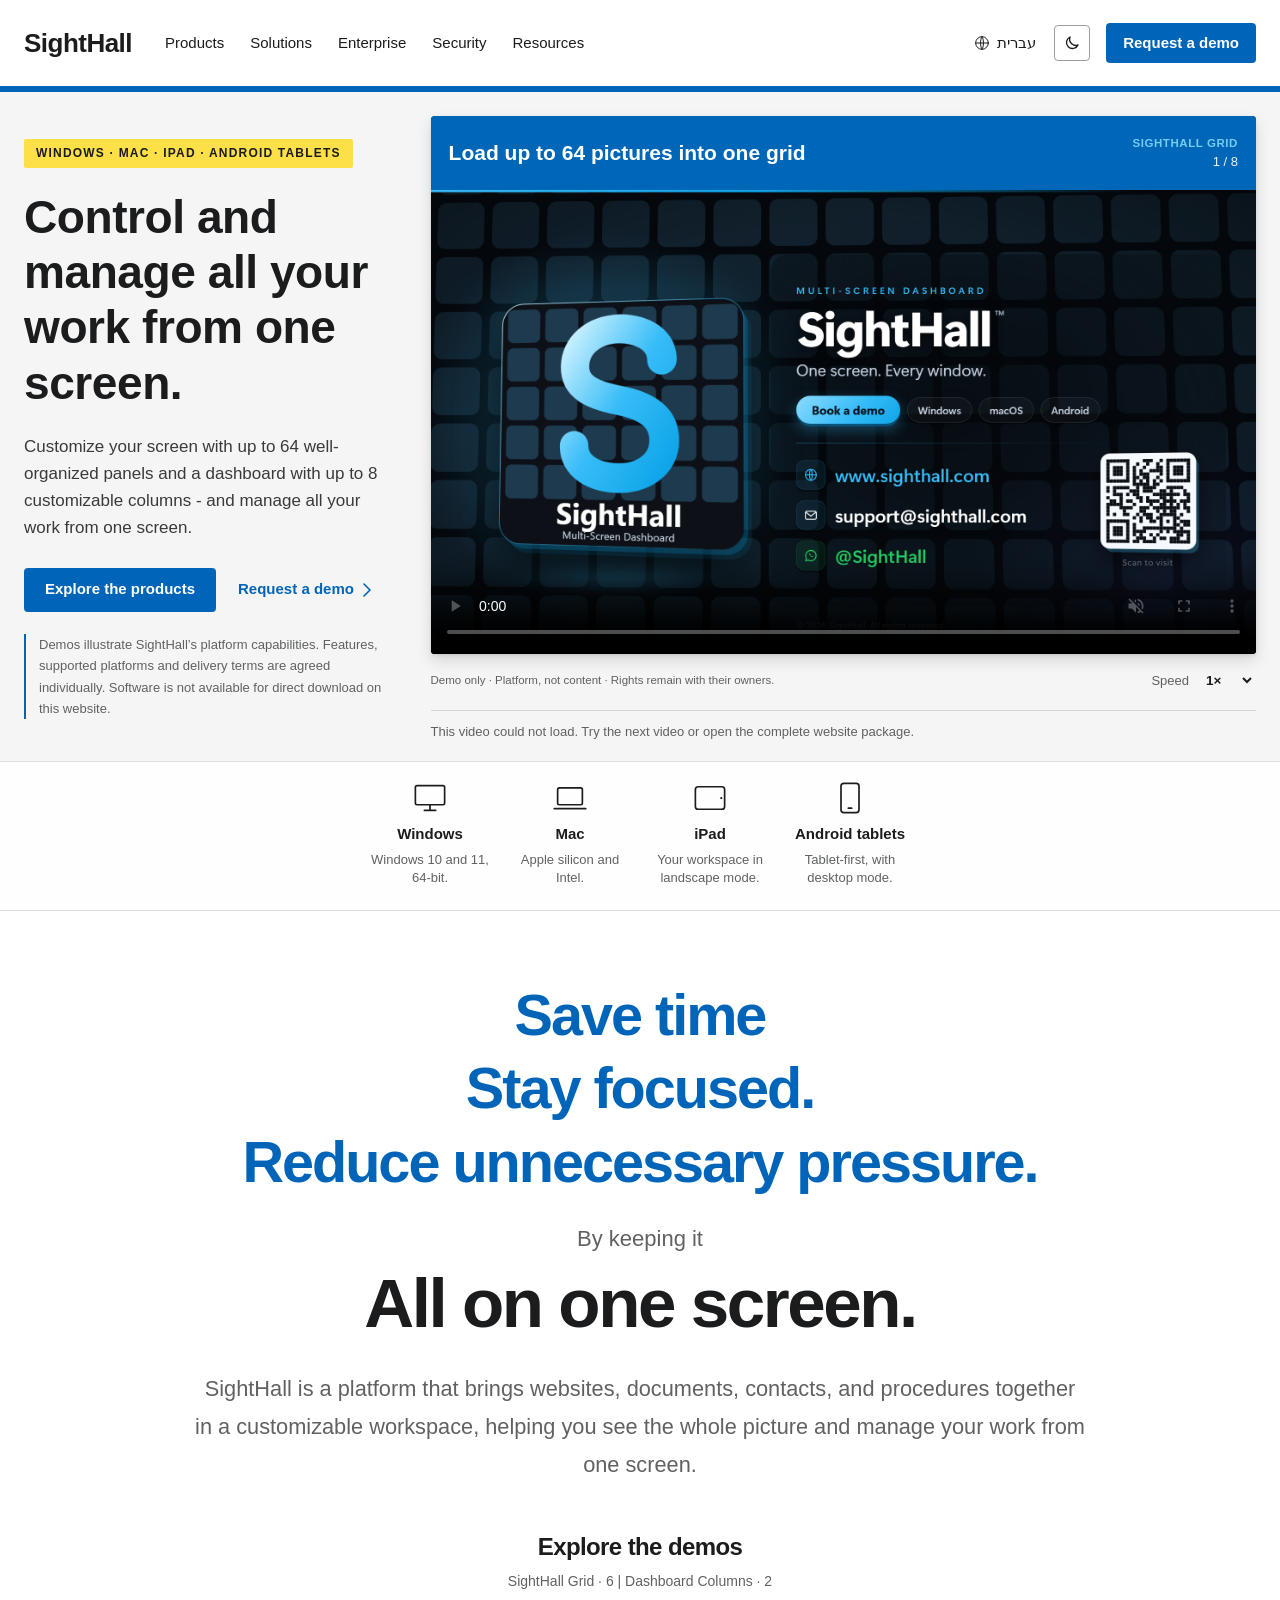
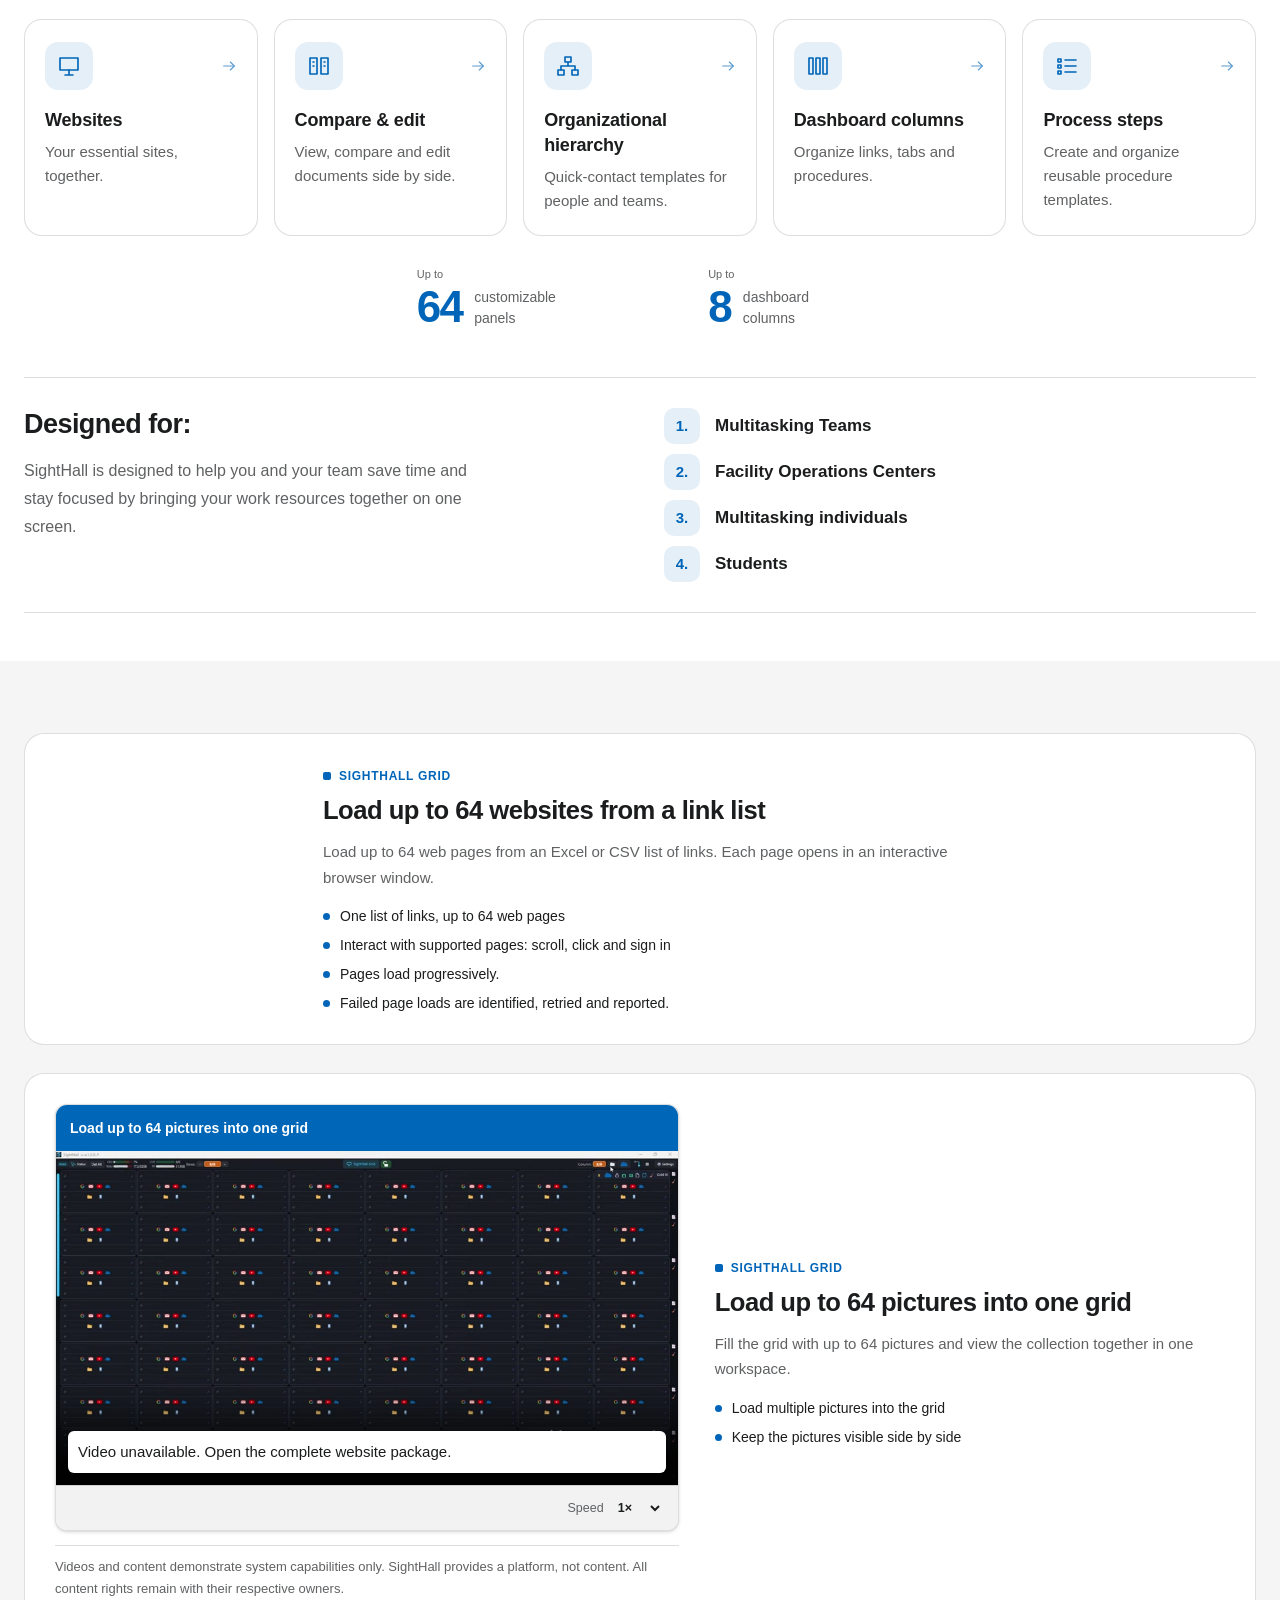
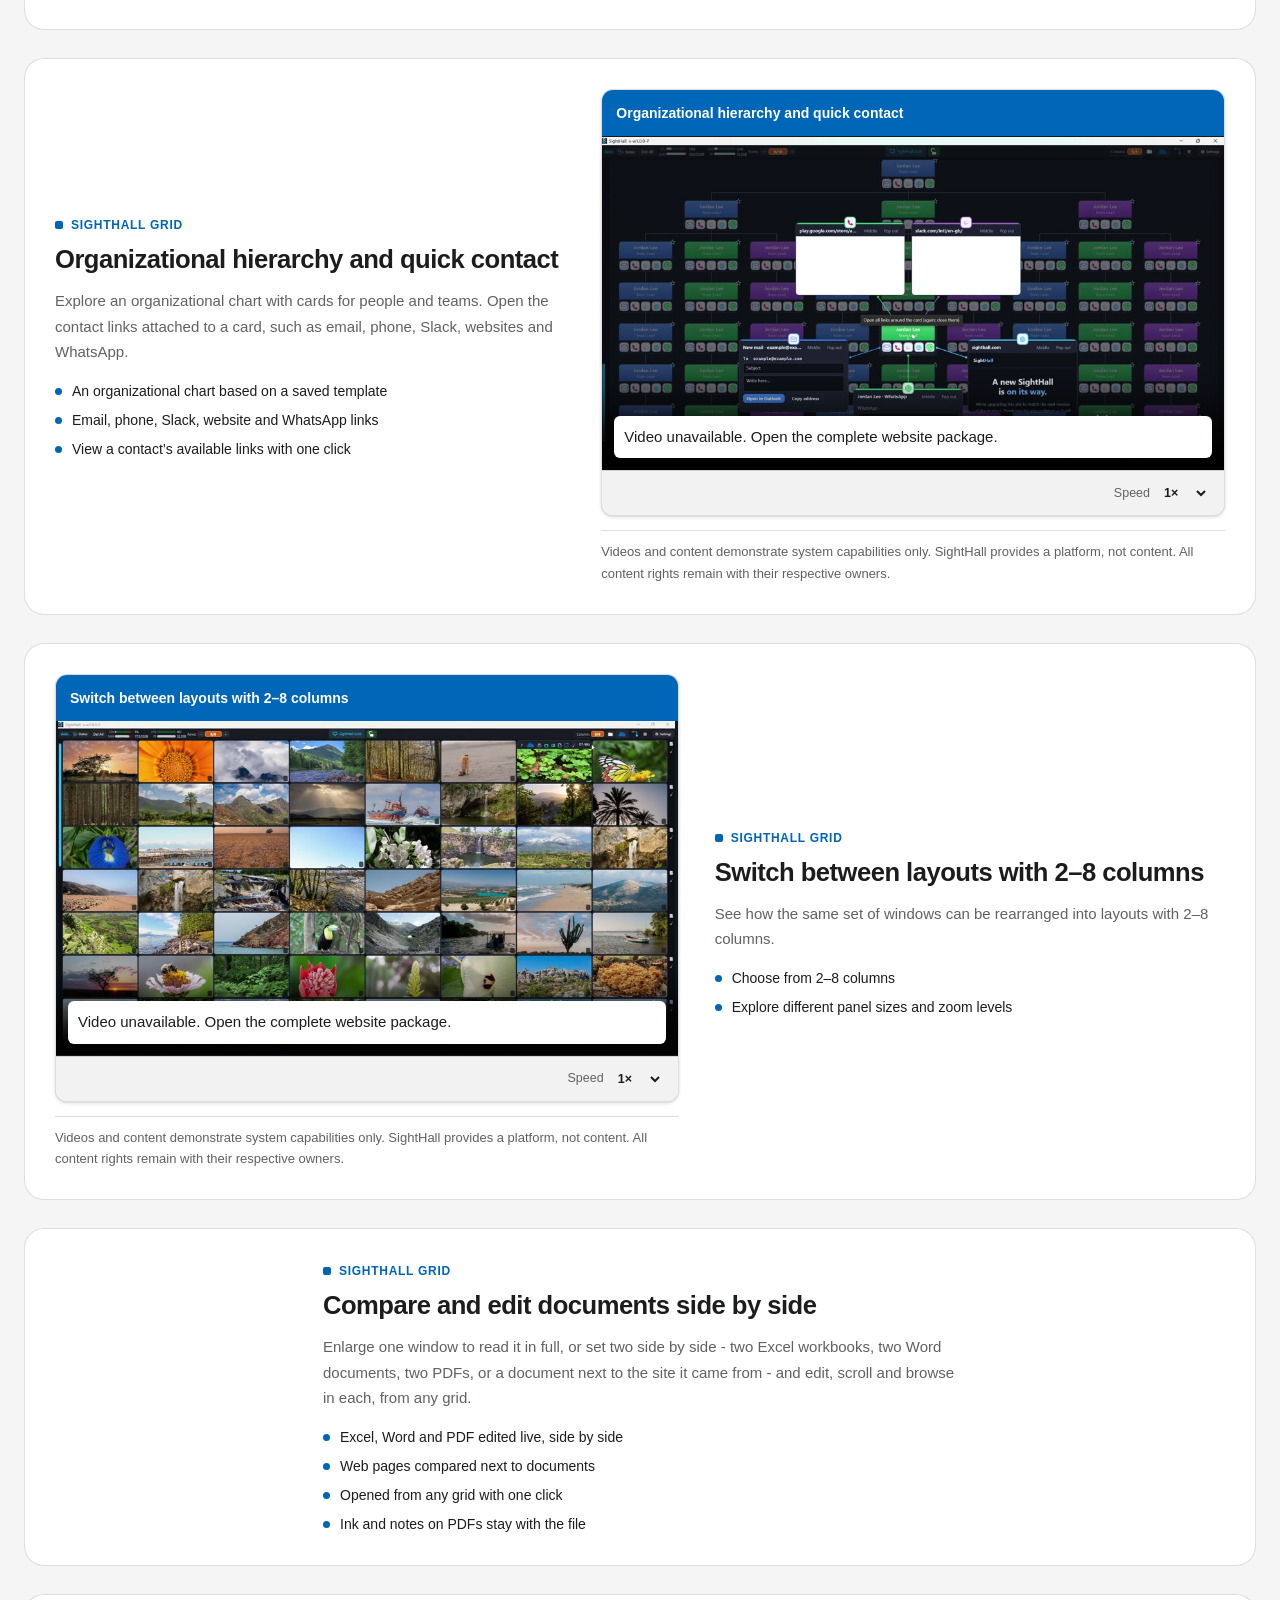
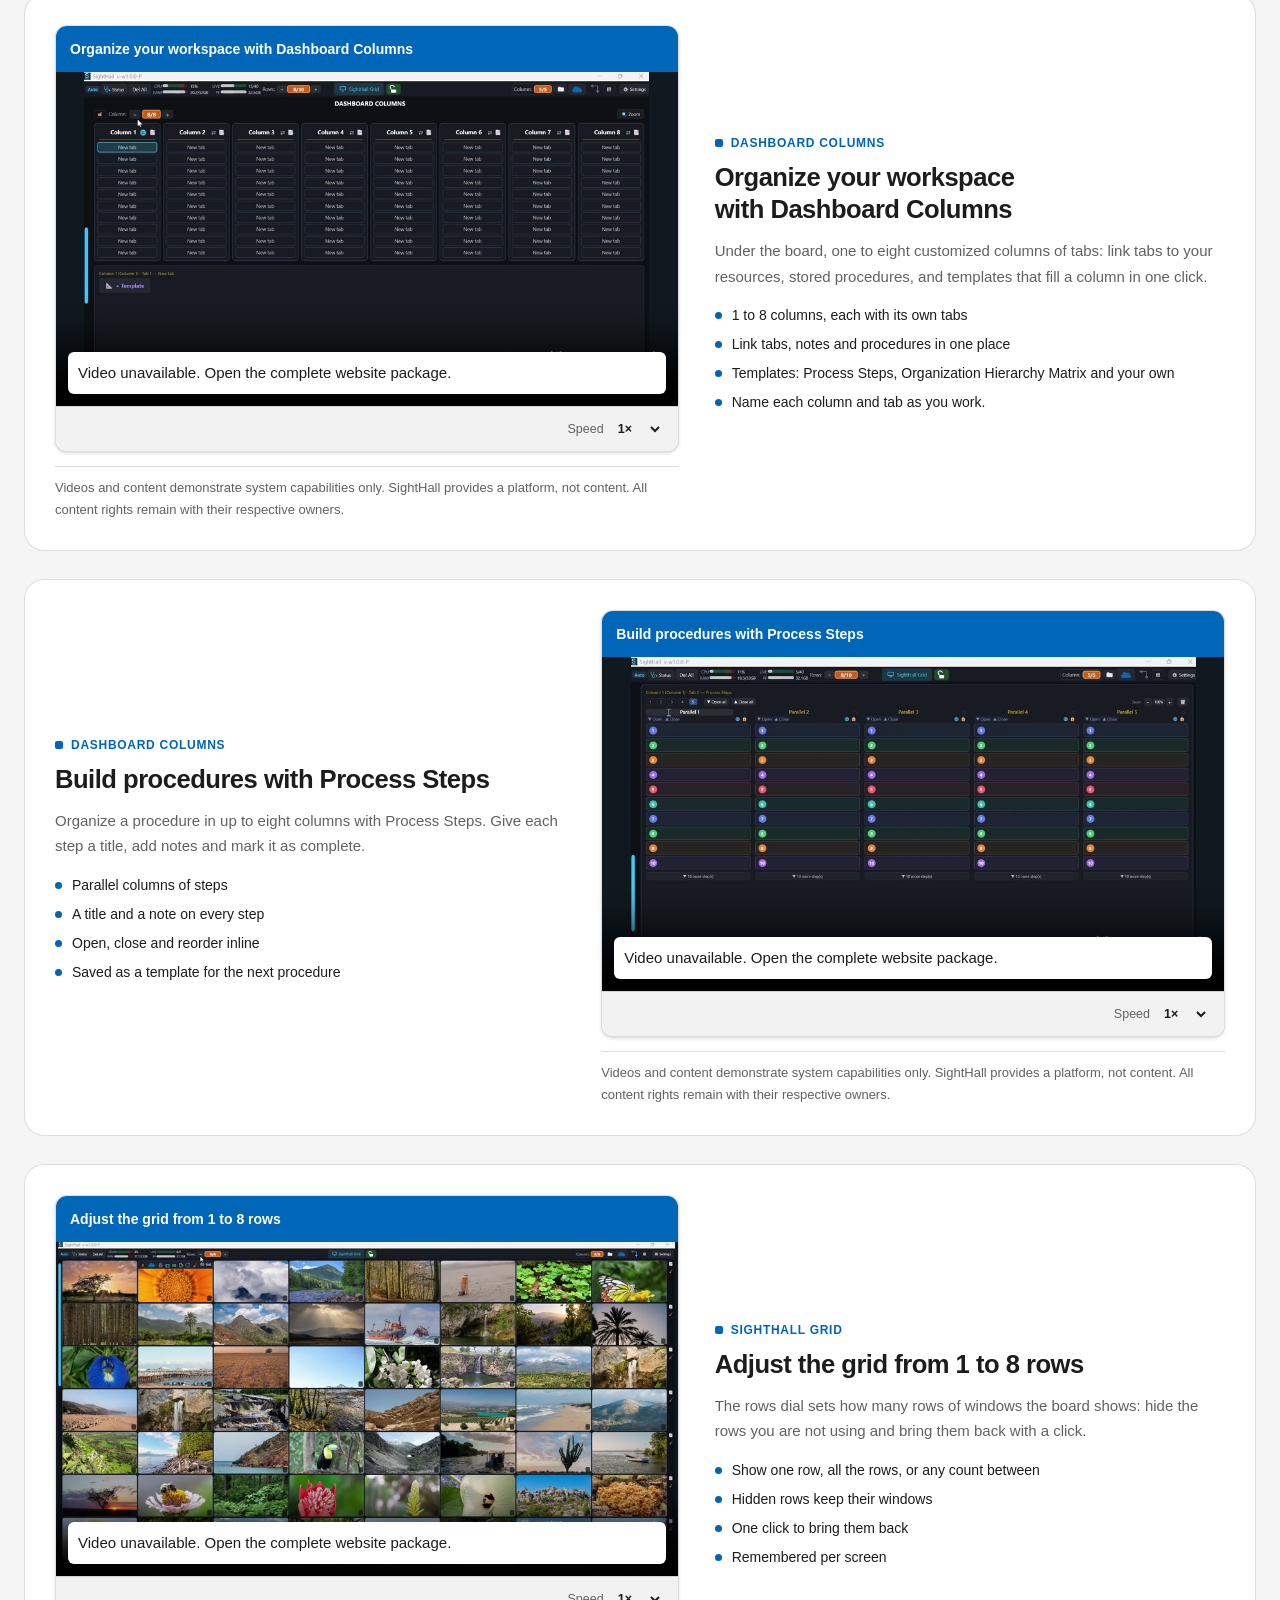
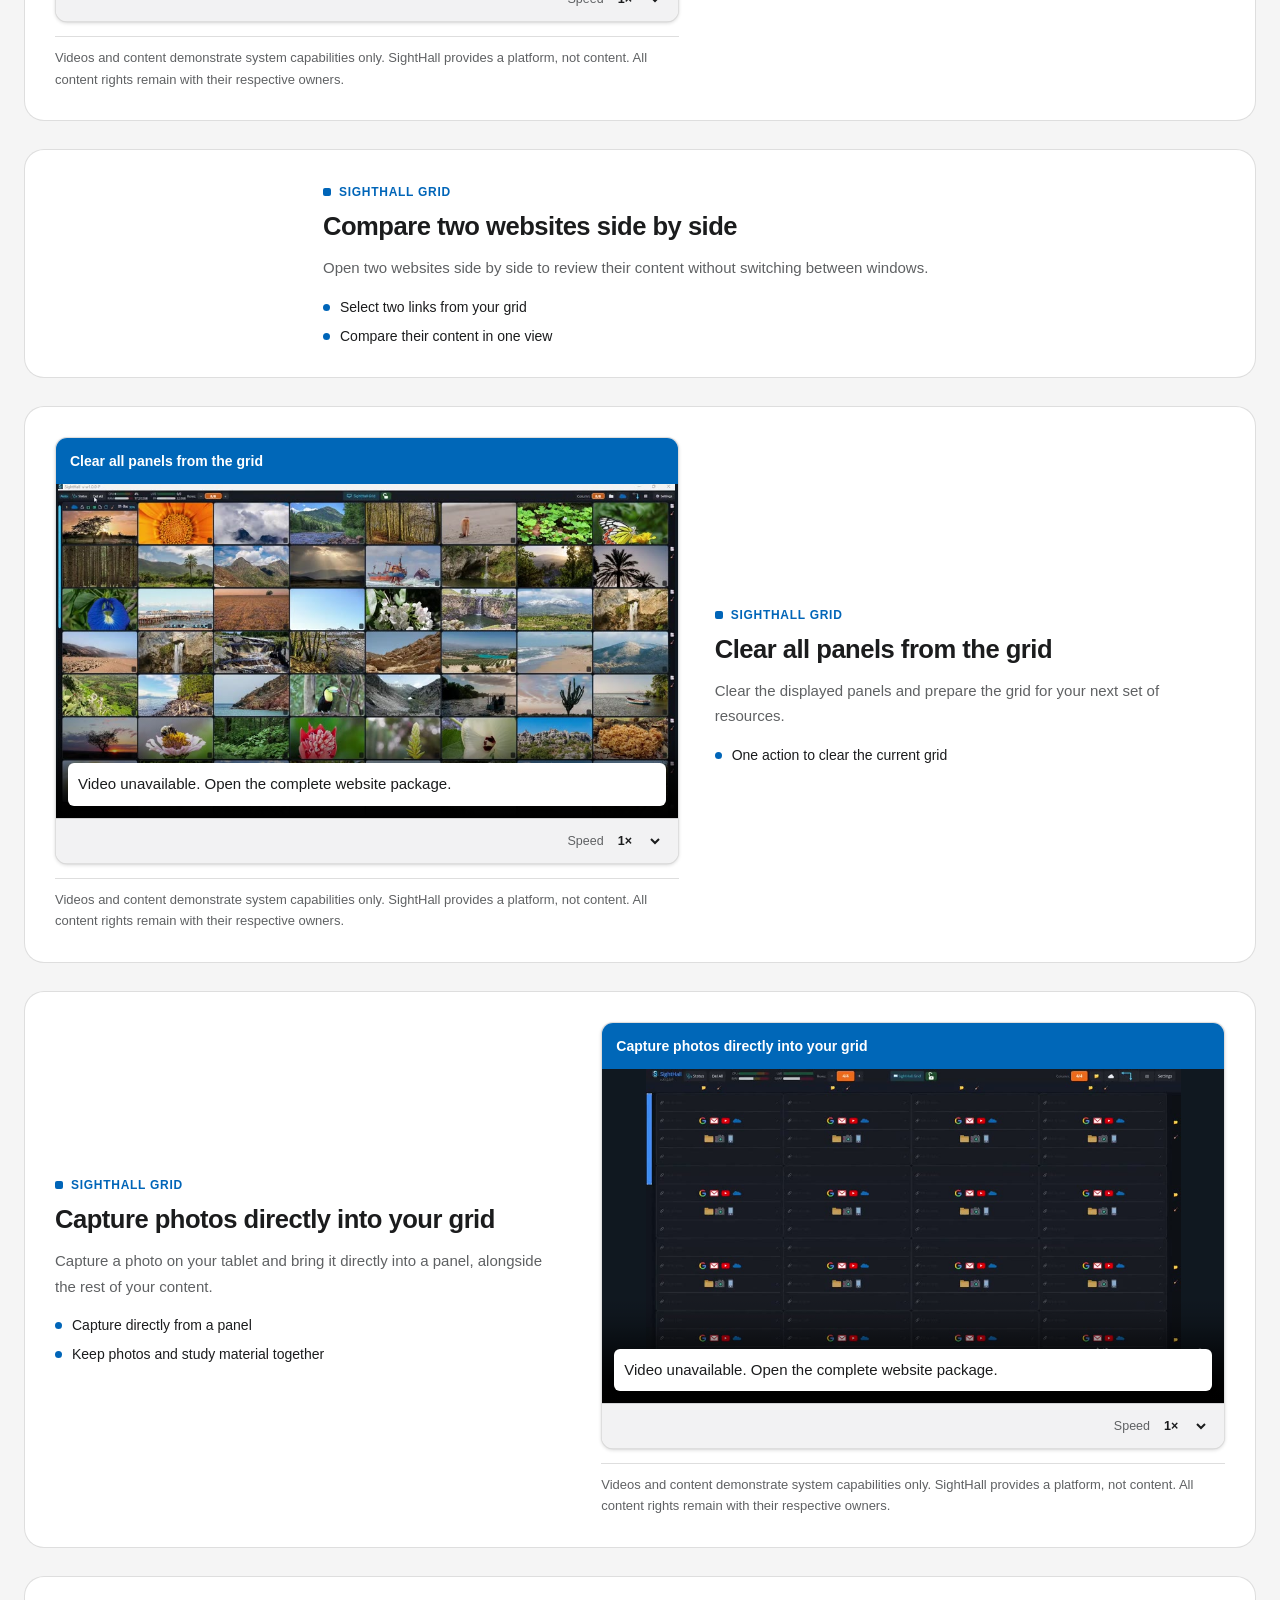
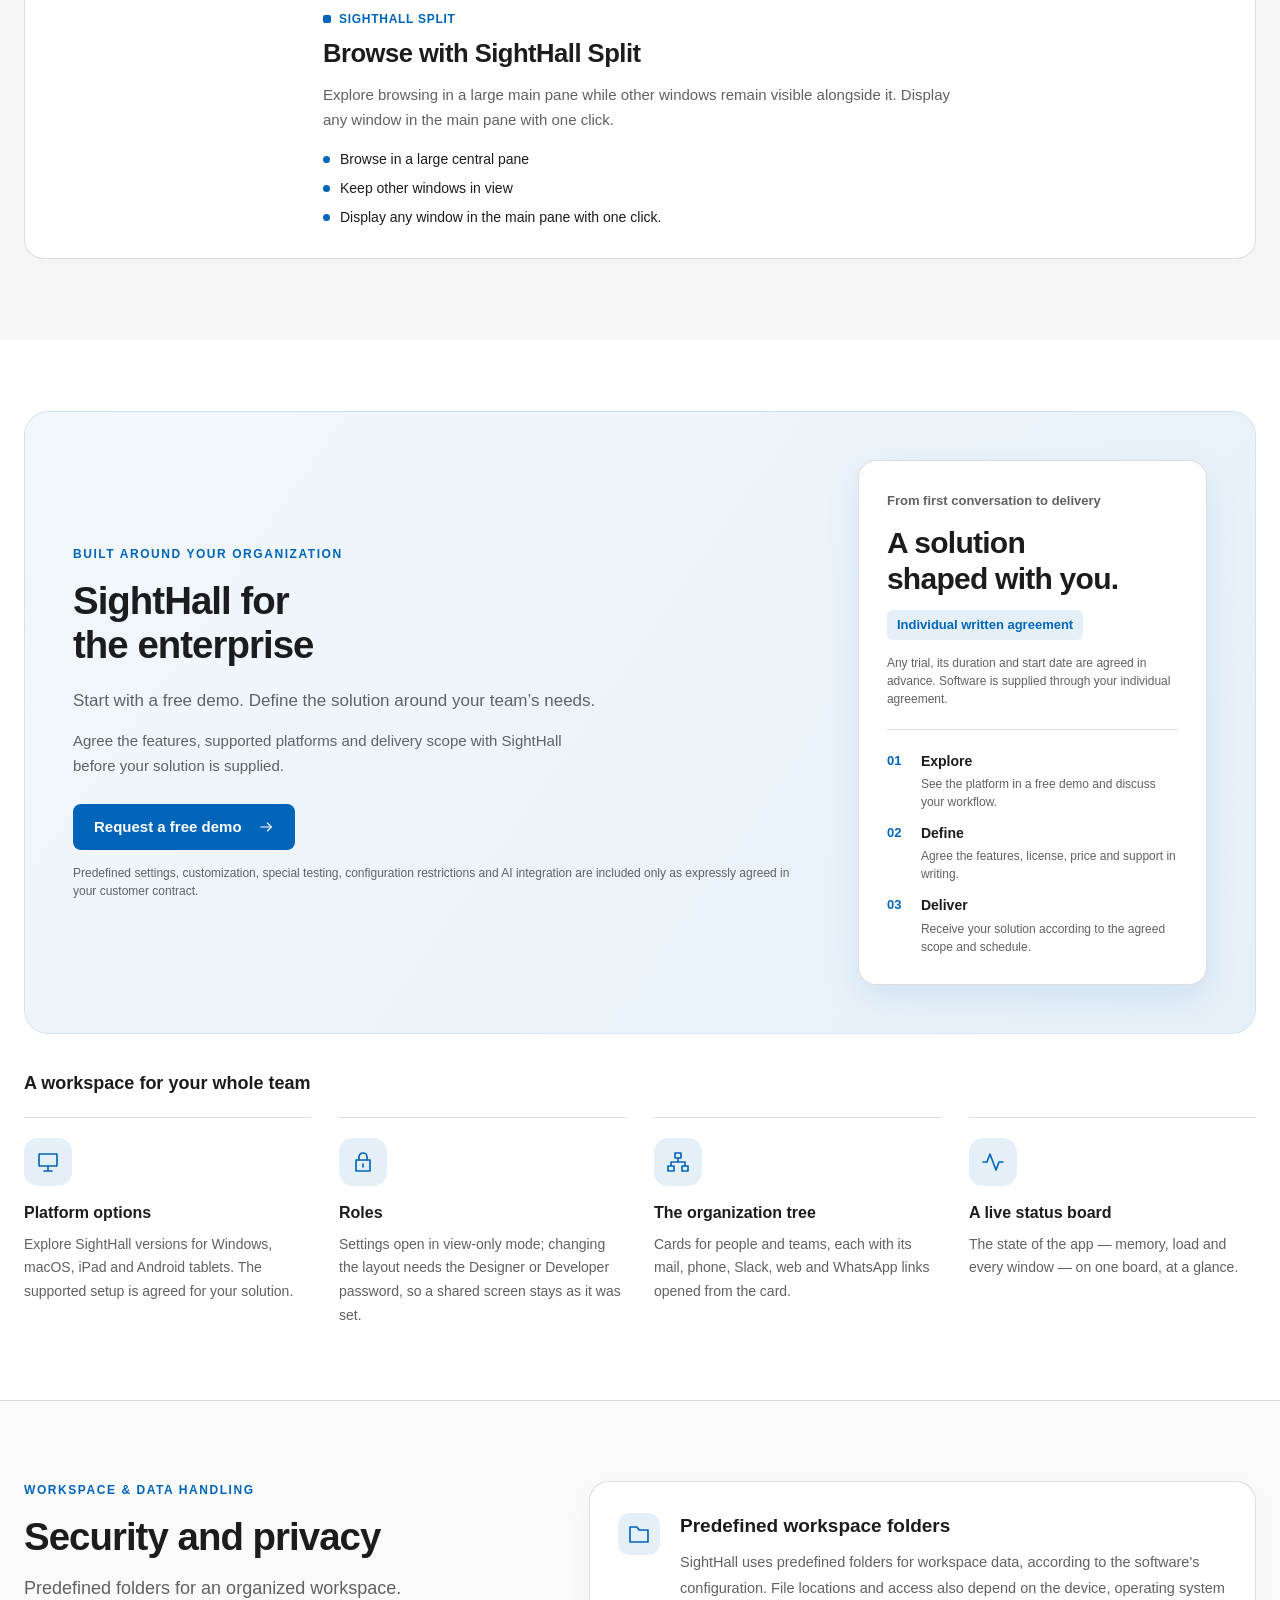
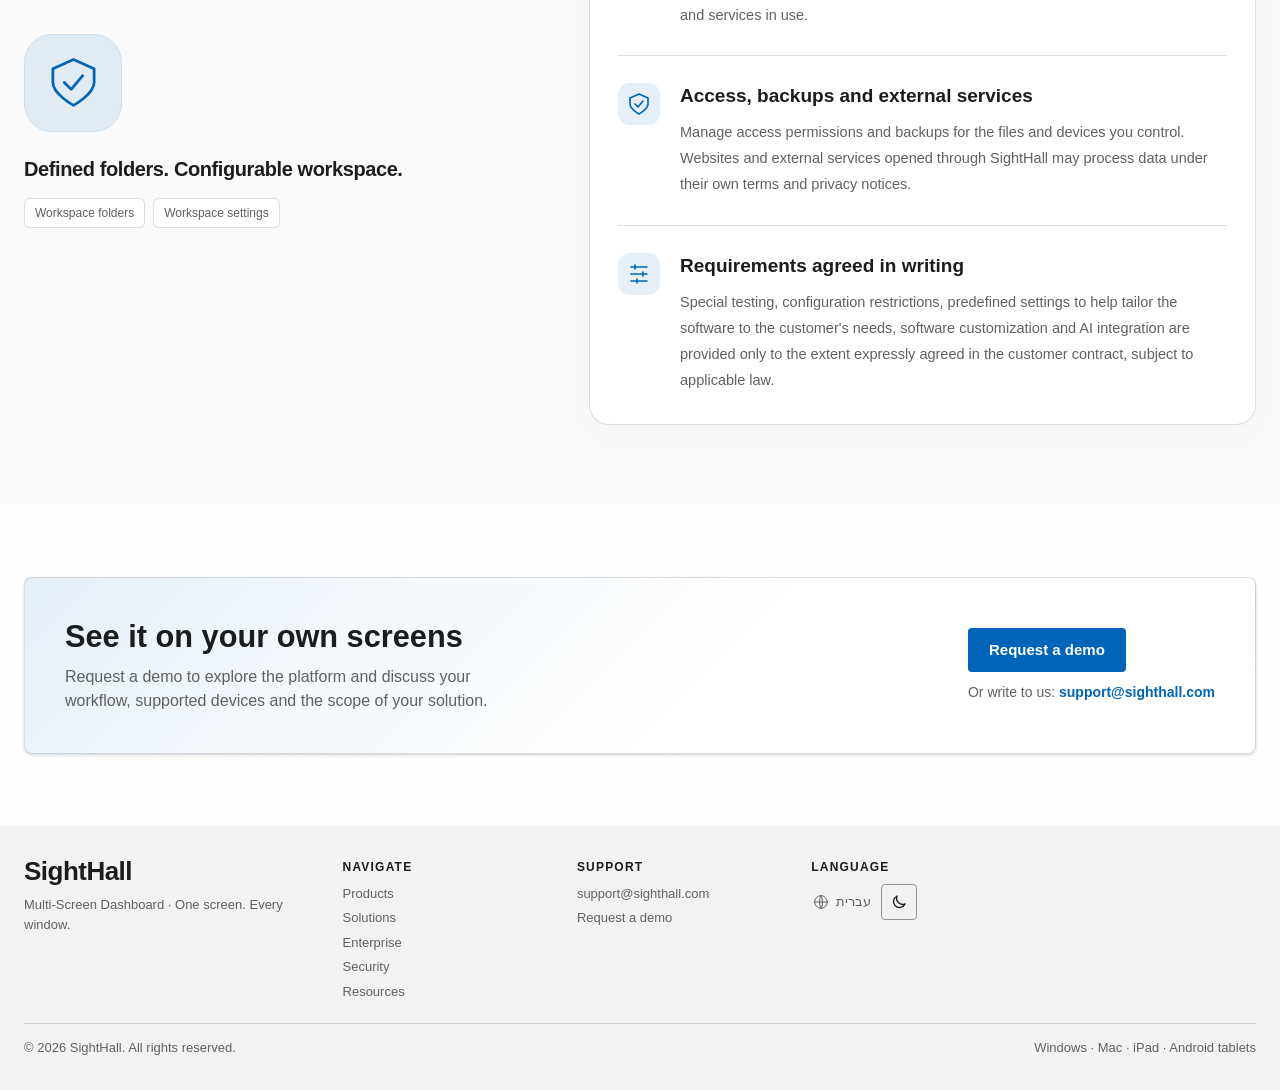
==== commit c5f84b46: "Owner 2026-09-24 ("i asked already change the speed default in sighthall from 3 to 1"): every film o" ====
--- a/index.html
+++ b/index.html
@@ -426,7 +426,7 @@
 שם:
 ארגון:
 פלטפורמה (Windows / Mac / iPad / טאבלט Android):
-`},footer:{copyright:"© 2026 SightHall. All rights reserved.",nav:"ניווט",legal:"משפטי",support:"תמיכה",languages:"שפה"},legal:{kicker:"משפטי",updated:"עודכן לאחרונה",contents:"תוכן העניינים",terms:"תנאי שימוש",privacy:"מדיניות פרטיות"},tune:{open:"כוונון המראה",close:"סגירה",title:"כוונון התצוגה המקדימה",hint:"לתצוגה המקדימה בלבד — בחרו את הערכים שנראים לכם ושלחו אותם.",tone:"גוון הרקע",hue:"גוון הכחול",size:"גודל החלונות",opacity:"נראות החלונות",presetDark:"כרטיס ביקור כהה",presetLight:"בהיר (הייחוס)",values:"ערכים",toLight:"מעבר לערכת נושא בהירה",toDark:"מעבר לערכת נושא כהה"}},kd={en:fm,he:pm};function Fl(e){return SHDemoEmail(e,SHDemoEmpty(),true).uri}function ys(e){const t=e*.12,n=e/2-t*1.5,r=n*.18,l=[0,1].flatMap(o=>[0,1].map(s=>`<rect x="${t+o*(n+t)}" y="${t+s*(n+t)}" width="${n}" height="${n}" rx="${r}" fill="#000"/>`)).join(""),i=`<svg xmlns="http://www.w3.org/2000/svg" width="${e}" height="${e}" viewBox="0 0 ${e} ${e}">${l}</svg>`;return`url("data:image/svg+xml,${encodeURIComponent(i)}")`}const Wa=ys(150),Ba=ys(210),hm=ys(84);function mm(){const[e,t]=S.useState(!1);return S.useEffect(()=>{const n=()=>t(document.hidden);return document.addEventListener("visibilitychange",n),()=>document.removeEventListener("visibilitychange",n)},[]),u.jsx("div",{className:"backdrop"+(e?" paused":""),"aria-hidden":"true",children:u.jsxs("div",{className:"art",children:[u.jsx("div",{className:"glow glow-a"}),u.jsx("div",{className:"glow glow-b"}),u.jsx("div",{className:"layer layer-far",style:{WebkitMaskImage:Wa,maskImage:Wa}}),u.jsx("div",{className:"layer layer-near",style:{WebkitMaskImage:Ba,maskImage:Ba}}),u.jsx("div",{className:"veil"})]})})}const gm=1.86,Fe=(e,t,n,r,l,i,o)=>({id:e,mode:t,title:{en:r,he:l},kind:"video",src:`media/${n}.mp4`,poster:`media/${n}-poster.jpg`,alt:{en:i,he:o}}),vm={id:"students",mode:"grid",title:{en:"Built for students",he:"נבנה לסטודנטים"},kind:"video",src:"media/grid/students-camera-demo.mp4",poster:"media/grid/students-camera-demo-poster.jpg",alt:{en:"On a tablet: selecting the camera icon on a panel, the camera opens and takes a picture, and it saves straight onto that panel - filling the board panel by panel, shown with everyday photos and then with math and physics study material, closing on the SightHall business card",he:"בטאבלט: בוחרים בסמל המצלמה על גבי פאנל, המצלמה נפתחת ומצלמת, והתמונה נשמרת ישירות על אותו פאנל - וממלאת את הלוח פאנל אחר פאנל, מוצג עם תמונות יומיומיות ולאחר מכן עם חומר לימוד במתמטיקה ופיזיקה, ומסתיים בכרטיס הביקור של SightHall"}},Lt={video:{src:"media/hero/tour-1280.mp4",poster:"media/hero/tour-poster.jpg",alt:{en:"SightHall product tour in ten scenes - the grid loading 64 documents and websites, compare and edit side by side, 2 to 8 columns, the rows, the Organization hierarchy with its link fan, the dashboard columns, Process Steps, Split with a real browser, and the settings",he:"סיור במוצר SightHall בעשר סצנות - הגריד טוען 64 מסמכים ואתרים, 2 עד 8 עמודות, הגדלה והשוואה, Split עם דפדפן אמיתי, עמודות הדשבורד, Process Steps, ההיררכיה עם מניפת הקישורים, וההגדרות"}}},Ed=[{"id": "film-hierarchy", "mode": "grid", "kind": "video", "src": "media/grid/organization-hierarchy.mp4", "poster": "media/grid/organization-hierarchy-poster.jpg", "title": {"en": "Organizational hierarchy and quick contact", "he": "היררכיה ארגונית ויצירת קשר מהירה"}, "alt": {"en": "Organizational hierarchy and quick contact", "he": "היררכיה ארגונית ויצירת קשר מהירה"}, "source_file": "Organization hiwrachy(2).mp4", "duration": 55.871979, "width": 2554, "height": 1368, "original_bytes": 101996350, "bytes": 6685951, "source_sha256": "5e93f44989a51ee34812477a14f5ba51036198cdf8eb416f5b1aa5368f762a04", "sha256": "953ccd51808913264e784d6f18105f290ff597a143efded09b013b67c7b6e5d6", "web_duration": 55.872}, {"id": "film-columns-2-8", "mode": "grid", "kind": "video", "src": "media/grid/columns-2-8.mp4", "poster": "media/grid/columns-2-8-poster.jpg", "title": {"en": "Switch between layouts with 2–8 columns", "he": "מעבר בין פריסות של 2 עד 8 עמודות"}, "alt": {"en": "Switch between layouts with 2–8 columns", "he": "מעבר בין פריסות של 2 עד 8 עמודות"}, "source_file": "2 to 8 columns(1).mp4", "duration": 51.903938, "width": 1916, "height": 1036, "original_bytes": 40513203, "bytes": 25645180, "source_sha256": "1ee08712403a6b18267a49500aa562c256dcb23f34c38b8281b67d28bde7e005", "sha256": "b39432a900add3cbd84fccf927ee1d616f7ba44ab8eb1d0c063e1812cffcc4b3", "web_duration": 51.903958}, {"id": "film-compare-edit", "mode": "grid", "title": {"en": "Compare and edit documents side by side", "he": "השוואה ועריכה של מסמכים זה לצד זה"}, "alt": {"en": "Compare and edit documents side by side", "he": "השוואה ועריכה של מסמכים זה לצד זה"}, "kind": "pending"}, {"id": "film-dashboard-columns", "mode": "columns", "kind": "video", "src": "media/columns/dashboard-columns.mp4", "poster": "media/columns/dashboard-columns-poster.jpg", "title": {"en": "Organize your workspace with Dashboard Columns", "he": "ארגון סביבת העבודה בעמודות דשבורד"}, "alt": {"en": "Organize your workspace with Dashboard Columns", "he": "ארגון סביבת העבודה בעמודות דשבורד"}, "source_file": "Dashboard columns(1).mp4", "duration": 37.077313, "width": 1906, "height": 1126, "original_bytes": 41530794, "bytes": 2196148, "source_sha256": "e38ab04b52c152ef0bfef212df75db31cea2226c780df63ad68e8c1ac216f9ef", "sha256": "c5e1cba897a6e3606577a3c6ce78dfd21abd1a4ac50038c4223c447ddc37548f", "web_duration": 37.077333}, {"id": "film-process-steps", "mode": "columns", "kind": "video", "src": "media/columns/process-steps.mp4", "poster": "media/columns/process-steps-poster.jpg", "title": {"en": "Build procedures with Process Steps", "he": "בניית נהלים באמצעות שלבי תהליך"}, "alt": {"en": "Build procedures with Process Steps", "he": "בניית נהלים באמצעות שלבי תהליך"}, "source_file": "Process Steps(1).mp4", "duration": 76.5333, "width": 1898, "height": 1124, "original_bytes": 86446235, "bytes": 3406836, "source_sha256": "1758bc0b23f5baca4473613b0f7b811ac361df99fc5a4539aa2c906da402b890", "sha256": "7508ba600821b6efa00a3411f85aa20d33afdb5eafe73dc8e3e380a19e81fd24", "web_duration": 76.533333}, {"id": "film-load-64-pages", "mode": "grid", "title": {"en": "Load up to 64 websites from a link list", "he": "טעינת עד 64 אתרים מרשימת קישורים"}, "alt": {"en": "Load up to 64 websites from a link list", "he": "טעינת עד 64 אתרים מרשימת קישורים"}, "kind": "pending"}, {"id": "film-load-64-pictures", "mode": "grid", "kind": "video", "src": "media/grid/load-64-pictures.mp4", "poster": "media/grid/load-64-pictures-poster.jpg", "title": {"en": "Load up to 64 pictures into one grid", "he": "טעינת עד 64 תמונות לגריד אחד"}, "alt": {"en": "Load up to 64 pictures into one grid", "he": "טעינת עד 64 תמונות לגריד אחד"}, "source_file": "load 64 pic(1).mp4", "duration": 9.8, "width": 1918, "height": 1030, "original_bytes": 7574817, "bytes": 2081131, "source_sha256": "bbd6b885bad290c4fdd3464b92e679988f5c5241cd10693083490c3fa00888e1", "sha256": "7b563862c538ef4dce01264a221a69842e22154ab2b9d6a73b13d0a1aab9aa70", "web_duration": 9.8}, {"id": "film-grid-rows", "mode": "grid", "kind": "video", "src": "media/grid/rows-1-8.mp4", "poster": "media/grid/rows-1-8-poster.jpg", "title": {"en": "Adjust the grid from 1 to 8 rows", "he": "התאמת הגריד מ־1 עד 8 שורות"}, "alt": {"en": "Adjust the grid from 1 to 8 rows", "he": "התאמת הגריד מ־1 עד 8 שורות"}, "source_file": "1 to 8 rows(1).mp4", "duration": 12.906646, "width": 1916, "height": 1036, "original_bytes": 10095269, "bytes": 3329788, "source_sha256": "4126ab152fa75179a8d18f4f695e36c41233ddbf9d7be04c96fc5c7943c4aeb7", "sha256": "c486cd323a193a699822726be2ac65ec50f55c932e09a8ac9c29ece87d00d3b3", "web_duration": 12.906667}, {"id": "film-compare-links", "mode": "grid", "title": {"en": "Compare two websites side by side", "he": "השוואת שני אתרים זה לצד זה"}, "alt": {"en": "Compare two websites side by side", "he": "השוואת שני אתרים זה לצד זה"}, "kind": "pending"}, {"id": "film-clear-all", "mode": "grid", "kind": "video", "src": "media/grid/clear-all.mp4", "poster": "media/grid/clear-all-poster.jpg", "title": {"en": "Clear all panels from the grid", "he": "ניקוי כל הפאנלים בגריד"}, "alt": {"en": "Clear all panels from the grid", "he": "ניקוי כל הפאנלים בגריד"}, "source_file": "dell all(1).mp4", "duration": 5.866646, "width": 1912, "height": 1034, "original_bytes": 4494369, "bytes": 3274248, "source_sha256": "ea8259fa23ed9ae373bb0c6430f8a387c131047e1e10cbf5c8d111c3c9617c44", "sha256": "59c7a486aa66f7644405b6f43841ed8d65124a3595ba43cc4fa93d26e6a671f0", "web_duration": 5.866667}, {"id": "film-tablet-camera", "mode": "grid", "kind": "video", "src": "media/grid/tablet-camera.mp4", "poster": "media/grid/tablet-camera-poster.jpg", "title": {"en": "Capture photos directly into your grid", "he": "צילום תמונות ישירות לגריד"}, "alt": {"en": "Capture photos directly into your grid", "he": "צילום תמונות ישירות לגריד"}, "source_file": "tablet- camera(1).mp4", "duration": 62.408984, "width": 1280, "height": 800, "original_bytes": 10841529, "bytes": 10841529, "source_sha256": "cd23c94bb89dbdb11cf00b58207d91ccc36f9eef92402ec52c174bc00eb0aad7", "sha256": "cd23c94bb89dbdb11cf00b58207d91ccc36f9eef92402ec52c174bc00eb0aad7", "web_duration": 62.408984}, {"id": "film-split", "mode": "split", "title": {"en": "Browse with SightHall Split", "he": "גלישה עם SightHall Split"}, "alt": {"en": "Browse with SightHall Split", "he": "גלישה עם SightHall Split"}, "kind": "pending"}],_=(e,t)=>({en:e,he:t}),ym={"film-compare-edit":{"lead":{"en":"Enlarge one window to read it in full, or set two side by side - two Excel workbooks, two Word documents, two PDFs, or a document next to the site it came from - and edit, scroll and browse in each, from any grid.","he":"מגדילים חלון אחד לקריאה מלאה, או מציבים שניים זה לצד זה - שתי חוברות Excel, שני מסמכי Word, שני קובצי PDF, או מסמך ליד האתר שממנו הגיע - ועורכים, גוללים וגולשים בכל אחד, מכל גריד."},"points":[{"en":"Excel, Word and PDF edited live, side by side","he":"Excel, Word ו-PDF בעריכה חיה, זה לצד זה"},{"en":"Web pages compared next to documents","he":"דפי אינטרנט בהשוואה ליד מסמכים"},{"en":"Opened from any grid with one click","he":"נפתח מכל גריד בלחיצה אחת"},{"en":"Ink and notes on PDFs stay with the file","he":"סימונים והערות על PDF נשמרים עם הקובץ"}]},"film-hierarchy":{"lead":{"en":"Explore an organizational chart with cards for people and teams. Open the contact links attached to a card, such as email, phone, Slack, websites and WhatsApp.","he":"הכירו תרשים ארגוני עם כרטיסים לאנשים ולצוותים. פתחו מכרטיס איש הקשר קישורים כגון דוא״ל, טלפון, Slack, אתרים ו-WhatsApp."},"points":[{"en":"An organizational chart based on a saved template","he":"תרשים ארגוני המבוסס על תבנית שמורה"},{"en":"Email, phone, Slack, website and WhatsApp links","he":"קישורי דוא״ל, טלפון, Slack, אתרים ו-WhatsApp"},{"en":"View a contact’s available links with one click","he":"הצגת הקישורים הזמינים של איש קשר בלחיצה אחת"}]},"film-dashboard-columns":{"lead":{"en":"Under the board, one to eight customized columns of tabs: link tabs to your resources, stored procedures, and templates that fill a column in one click.","he":"מתחת ללוח, אחת עד שמונה עמודות לשוניות מותאמות: לשוניות קישורים למשאבים שלכם, נהלים שמורים, ותבניות שממלאות עמודה בלחיצה אחת."},"points":[{"en":"1 to 8 columns, each with its own tabs","he":"1 עד 8 עמודות, לכל אחת הלשוניות שלה"},{"en":"Link tabs, notes and procedures in one place","he":"לשוניות קישורים, הערות ונהלים במקום אחד"},{"en":"Templates: Process Steps, Organization Hierarchy Matrix and your own","he":"תבניות: Process Steps, מטריצת היררכיה ארגונית ותבניות משלכם"},{"en":"Name each column and tab as you work.","he":"תנו שם לכל עמודה ולשונית תוך כדי עבודה."}]},"film-process-steps":{"lead":{"en":"Organize a procedure in up to eight columns with Process Steps. Give each step a title, add notes and mark it as complete.","he":"ארגנו נוהל בעד שמונה עמודות באמצעות Process Steps. הוסיפו לכל שלב כותרת והערות וסמנו את השלמתו."},"points":[{"en":"Parallel columns of steps","he":"עמודות מקבילות של שלבים"},{"en":"A title and a note on every step","he":"כותרת והערה על כל שלב"},{"en":"Open, close and reorder inline","he":"פתיחה, סגירה וסידור מחדש במקום"},{"en":"Saved as a template for the next procedure","he":"נשמר כתבנית לנוהל הבא"}]},"film-load-64-documents":{"lead":{"en":"Point SightHall at a folder and up to 64 documents fill the 8 x 8 board in one load - PDFs, reports, Office files - each in its own window, all readable at once.","he":"מפנים את SightHall לתיקייה ועד 64 מסמכים ממלאים את לוח 8 על 8 בטעינה אחת - PDF, דוחות, קובצי Office - כל אחד בחלון משלו, כולם קריאים בבת אחת."},"points":[{"en":"One folder, up to 64 windows","he":"תיקייה אחת, עד 64 חלונות"},{"en":"PDF, Word, Excel and PowerPoint","he":"PDF, Word, Excel ו-PowerPoint"},{"en":"Loaded row by row, the screen you see first","he":"נטען שורה אחר שורה, המסך שאתם רואים קודם"},{"en":"Every window live, not a thumbnail","he":"כל חלון חי, לא תמונה ממוזערת"}]},"film-load-64-pages":{"lead":{"en":"Load up to 64 web pages from an Excel or CSV list of links. Each page opens in an interactive browser window.","he":"טענו עד 64 דפי אינטרנט מרשימת קישורים ב-Excel או ב-CSV. כל דף נפתח בחלון דפדפן אינטראקטיבי."},"points":[{"en":"One list of links, up to 64 web pages","he":"רשימת קישורים אחת, עד 64 דפי אינטרנט"},{"en":"Interact with supported pages: scroll, click and sign in","he":"עבודה עם דפים נתמכים: גלילה, לחיצה והתחברות"},{"en":"Pages load progressively.","he":"הדפים נטענים בהדרגה."},{"en":"Failed page loads are identified, retried and reported.","he":"כשלים בטעינה מזוהים ומדווחים, ומתבצע ניסיון טעינה נוסף."}]},"film-columns-2-8":{"lead":{"en":"See how the same set of windows can be rearranged into layouts with 2–8 columns.","he":"ראו כיצד ניתן לסדר את אותם החלונות בפריסות של 2 עד 8 עמודות."},"points":[{"en":"Choose from 2–8 columns","he":"בחירה בין 2 ל־8 עמודות"},{"en":"Explore different panel sizes and zoom levels","he":"היכרות עם גדלים שונים של פאנלים ורמות זום"}]},"film-grid-rows":{"lead":{"en":"The rows dial sets how many rows of windows the board shows: hide the rows you are not using and bring them back with a click.","he":"חוגת השורות קובעת כמה שורות חלונות הלוח מציג: מסתירים את השורות שלא בשימוש ומחזירים אותן בלחיצה."},"points":[{"en":"Show one row, all the rows, or any count between","he":"שורה אחת, כל השורות, או כל מספר ביניהם"},{"en":"Hidden rows keep their windows","he":"שורות מוסתרות שומרות את החלונות שלהן"},{"en":"One click to bring them back","he":"לחיצה אחת להחזיר אותן"},{"en":"Remembered per screen","he":"נשמר לכל מסך"}]},"film-split":{"lead":{"en":"Explore browsing in a large main pane while other windows remain visible alongside it. Display any window in the main pane with one click.","he":"ראו גלישה באזור מרכזי גדול לצד חלונות נוספים. ניתן להציג כל חלון באזור המרכזי בלחיצה אחת."},"points":[{"en":"Browse in a large central pane","he":"גלישה באזור מרכזי גדול"},{"en":"Keep other windows in view","he":"שמירת חלונות נוספים בתצוגה"},{"en":"Display any window in the main pane with one click.","he":"ניתן להציג כל חלון באזור המרכזי בלחיצה אחת."}]},"film-settings":{"lead":{"en":"Every parameter of every section, per screen: the grid's size and zoom, the page-loading mode, the memory line, the columns, the templates - one panel, remembered per screen.","he":"כל פרמטר של כל מקטע, לכל מסך: גודל הגריד והזום, מצב טעינת הדפים, קו הזיכרון, העמודות, התבניות - לוח אחד, נשמר לכל מסך."},"points":[{"en":"Every parameter, per screen","he":"כל פרמטר, לכל מסך"},{"en":"Three page-loading modes: Live, Mixed, Pictures","he":"שלושה מצבי טעינת דפים: חי, מעורב, תמונות"},{"en":"The memory line and the load governor","he":"קו הזיכרון ומווסת הטעינה"},{"en":"Designer and viewer roles","he":"תפקידי מעצב וצופה"}]}},wm="9:34",vi=[{id:"film-load-64-documents",start:3.65,end:30.74},{id:"film-load-64-pages",start:30.74,end:71.38},{id:"film-compare-edit",start:71.38,end:186.68},{id:"film-columns-2-8",start:186.68,end:259.39},{id:"film-grid-rows",start:259.39,end:278.57},{id:"film-hierarchy",start:278.57,end:335.66},{id:"film-dashboard-columns",start:335.66,end:373.96},{id:"film-process-steps",start:373.96,end:451.72},{id:"film-split",start:451.72,end:540.98},{id:"film-settings",start:540.98,end:569.77}],ws=[1,1.5,2,3],Va=3,yi="sighthall-speed";function Qa(){try{const e=Number(localStorage.getItem("sighthall-tour-speed-v2"));return ws.includes(e)?e:Va}catch{return Va}}function Ss(){const[e,t]=S.useState(Qa);return S.useEffect(()=>{const r=()=>t(Qa());return window.addEventListener(yi,r),()=>window.removeEventListener(yi,r)},[]),[e,r=>{try{localStorage.setItem("sighthall-tour-speed-v2",String(r))}catch{}t(r),window.dispatchEvent(new Event(yi))}]}const kt=e=>window.SHMediaURL?window.SHMediaURL(e):new URL(e,window.SHAssetBase||window.location.href).href,Sm=68,dn=[{id:"load-64-documents",section:{en:"SightHall Grid",he:"SightHall Grid"},title:{en:"Load 64 documents",he:"טעינת 64 מסמכים"},frames:[{src:"media/tour/01-load-64-documents/1.jpg",w:1280,h:688},{src:"media/tour/01-load-64-documents/2.jpg",w:1280,h:688},{src:"media/tour/01-load-64-documents/3.jpg",w:1280,h:688},{src:"media/tour/01-load-64-documents/4.jpg",w:1280,h:688},{src:"media/tour/01-load-64-documents/5.jpg",w:1280,h:688},{src:"media/tour/01-load-64-documents/6.jpg",w:1280,h:688},{src:"media/tour/01-load-64-documents/7.jpg",w:1280,h:688}]},{id:"load-64-links",section:{en:"SightHall Grid",he:"SightHall Grid"},title:{en:"Load 64 links",he:"טעינת 64 קישורים"},frames:[{src:"media/tour/02-load-64-links/1.jpg",w:1280,h:688},{src:"media/tour/02-load-64-links/2.jpg",w:1280,h:688},{src:"media/tour/02-load-64-links/3.jpg",w:1280,h:688},{src:"media/tour/02-load-64-links/4.jpg",w:1280,h:688},{src:"media/tour/02-load-64-links/5.jpg",w:1280,h:688}]},{id:"columns-2-8",section:{en:"SightHall Grid",he:"SightHall Grid"},title:{en:"Customize the number of columns of screens, 2 to 8",he:"התאמת מספר עמודות המסכים, 2 עד 8"},frames:[{src:"media/tour/03-columns-2-8/1.jpg",w:1280,h:688},{src:"media/tour/03-columns-2-8/2.jpg",w:1280,h:688},{src:"media/tour/03-columns-2-8/3.jpg",w:1280,h:688},{src:"media/tour/03-columns-2-8/4.jpg",w:1280,h:688},{src:"media/tour/03-columns-2-8/5.jpg",w:1280,h:688},{src:"media/tour/03-columns-2-8/6.jpg",w:1280,h:688},{src:"media/tour/03-columns-2-8/7.jpg",w:1280,h:688}]},{id:"rows-0-8",section:{en:"SightHall Grid",he:"SightHall Grid"},title:{en:"Customize the number of rows of screens to be seen, 0 to 8",he:"התאמת מספר שורות המסכים המוצגות, 0 עד 8"},frames:[{src:"media/tour/04-rows-0-8/1.jpg",w:1280,h:688},{src:"media/tour/04-rows-0-8/2.jpg",w:1280,h:688},{src:"media/tour/04-rows-0-8/3.jpg",w:1280,h:688},{src:"media/tour/04-rows-0-8/4.jpg",w:1280,h:688},{src:"media/tour/04-rows-0-8/5.jpg",w:1280,h:688},{src:"media/tour/04-rows-0-8/6.jpg",w:1280,h:688},{src:"media/tour/04-rows-0-8/7.jpg",w:1280,h:688},{src:"media/tour/04-rows-0-8/8.jpg",w:1280,h:688},{src:"media/tour/04-rows-0-8/9.jpg",w:1280,h:688}]},{id:"compare-2",section:{en:"SightHall Grid",he:"SightHall Grid"},title:{en:"Compare any 2 contents in a click",he:"השוואת כל 2 תכנים בלחיצה"},frames:[{src:"media/tour/05-compare-2/1.jpg",w:1280,h:688}]},{id:"review-edit-2",section:{en:"SightHall Grid",he:"SightHall Grid"},title:{en:"Review and edit any 2 documents",he:"סקירה ועריכה של כל 2 מסמכים"},frames:[{src:"media/tour/06-review-edit-2/1.jpg",w:1280,h:688}]},{id:"clean-all",section:{en:"SightHall Grid",he:"SightHall Grid"},title:{en:"Clean all",he:"ניקוי הכול"},frames:[{src:"media/tour/07-clean-all/1.jpg",w:1280,h:688},{src:"media/tour/07-clean-all/2.jpg",w:1280,h:688},{src:"media/tour/07-clean-all/3.jpg",w:1280,h:688}]},{id:"split-browse",section:{en:"SightHall Split",he:"SightHall Split"},title:{en:"Switch to SightHall Split to browse each screen",he:"מעבר ל-SightHall Split לגלישה בכל מסך"},frames:[{src:"media/tour/08-split-browse/1.jpg",w:1280,h:713},{src:"media/tour/08-split-browse/2.jpg",w:1280,h:688},{src:"media/tour/08-split-browse/3.jpg",w:1280,h:713},{src:"media/tour/08-split-browse/4.jpg",w:1280,h:688},{src:"media/tour/08-split-browse/5.jpg",w:1280,h:713},{src:"media/tour/08-split-browse/6.jpg",w:1280,h:713}]},{id:"split-columns-0-5",section:{en:"SightHall Split",he:"SightHall Split"},title:{en:"Customize the number of columns in SightHall Split, 0 to 5",he:"התאמת מספר העמודות ב-SightHall Split, 0 עד 5"},frames:[{src:"media/tour/09-split-columns-0-5/1.jpg",w:1280,h:688},{src:"media/tour/09-split-columns-0-5/2.jpg",w:1280,h:688},{src:"media/tour/09-split-columns-0-5/3.jpg",w:1280,h:688},{src:"media/tour/09-split-columns-0-5/4.jpg",w:1280,h:688},{src:"media/tour/09-split-columns-0-5/5.jpg",w:1280,h:688},{src:"media/tour/09-split-columns-0-5/6.jpg",w:1280,h:688}]},{id:"dashboard-columns-1-8",section:{en:"Dashboard Columns",he:"Dashboard Columns"},title:{en:"Customize Dashboard Columns, 1 to 8",he:"התאמת עמודות הדשבורד, 1 עד 8"},frames:[{src:"media/tour/10-dashboard-columns-1-8/1.jpg",w:1280,h:752},{src:"media/tour/10-dashboard-columns-1-8/2.jpg",w:1280,h:752},{src:"media/tour/10-dashboard-columns-1-8/3.jpg",w:1280,h:752},{src:"media/tour/10-dashboard-columns-1-8/4.jpg",w:1280,h:752},{src:"media/tour/10-dashboard-columns-1-8/5.jpg",w:1280,h:752},{src:"media/tour/10-dashboard-columns-1-8/6.jpg",w:1280,h:752},{src:"media/tour/10-dashboard-columns-1-8/7.jpg",w:1280,h:752},{src:"media/tour/10-dashboard-columns-1-8/8.jpg",w:1280,h:752}]},{id:"process-steps",section:{en:"Dashboard Columns",he:"Dashboard Columns"},title:{en:"Process Steps template",he:"תבנית Process Steps"},frames:[{src:"media/tour/11-process-steps/1.jpg",w:1280,h:752},{src:"media/tour/11-process-steps/2.jpg",w:1280,h:752},{src:"media/tour/11-process-steps/3.jpg",w:1280,h:752},{src:"media/tour/11-process-steps/4.jpg",w:1280,h:752},{src:"media/tour/11-process-steps/5.jpg",w:1280,h:752},{src:"media/tour/11-process-steps/6.jpg",w:1280,h:752},{src:"media/tour/11-process-steps/7.jpg",w:1280,h:752},{src:"media/tour/11-process-steps/8.jpg",w:1280,h:752}]},{id:"hierarchy",section:{en:"Dashboard Columns",he:"Dashboard Columns"},title:{en:"Hierarchy template",he:"תבנית היררכיה"},frames:[{src:"media/tour/12-hierarchy/1.jpg",w:1280,h:752},{src:"media/tour/12-hierarchy/2.jpg",w:1280,h:688},{src:"media/tour/12-hierarchy/3.jpg",w:1280,h:688},{src:"media/tour/12-hierarchy/4.jpg",w:1280,h:688},{src:"media/tour/12-hierarchy/5.jpg",w:1280,h:688},{src:"media/tour/12-hierarchy/6.jpg",w:1280,h:688},{src:"media/tour/12-hierarchy/7.jpg",w:1280,h:688}]}],xm=2e3,km=1e3,Em=1500,jm=2600,Ga=2600;function Cm(e){const t=dn.length,[n,r]=S.useState(0),[l,i]=S.useState(-1),[o,s]=S.useState(!0),[a,c]=S.useState(!0),[m,p]=S.useState(0),g=typeof window<"u"&&window.matchMedia("(prefers-reduced-motion: reduce)").matches;S.useEffect(()=>{const d=()=>c(!document.hidden);return document.addEventListener("visibilitychange",d),()=>document.removeEventListener("visibilitychange",d)},[]);const v=dn[n].frames.length;S.useEffect(()=>{if(!e||!o||!a)return;const d=l===v-1,h=l<0?g?jm:xm:d?g?Ga:Em:g?Ga:km,x=performance.now(),j=window.setInterval(()=>p(Math.min(1,(performance.now()-x)/h)),100),P=window.setTimeout(()=>{p(0),l<0?i(0):d?(r((n+1)%t),i(-1)):i(l+1)},h);return()=>{window.clearTimeout(P),window.clearInterval(j)}},[e,o,a,n,l,v,t,g]);const y=S.useCallback(d=>{r((d%t+t)%t),i(-1),p(0),s(!0)},[t]),w=S.useCallback(()=>y(n+1),[y,n]),E=S.useCallback(()=>y(n-1),[y,n]),f=S.useCallback(()=>s(d=>!d),[]);return{c:n,f:l,playing:o,progress:m,count:t,pictures:Sm,toggle:f,prev:E,next:w,jump:y}}function Nm({tour:e,lang:t,t:n}){const{c:r,f:l,count:i,progress:o}=e,s=dn[r],a=s.frames.length,c=dn[(r+1)%i],m=S.useRef(null),p=typeof window<"u"&&window.matchMedia("(prefers-reduced-motion: reduce)").matches,g=y=>{y.key==="ArrowRight"?(y.preventDefault(),(t==="he"?e.prev:e.next)()):y.key==="ArrowLeft"?(y.preventDefault(),(t==="he"?e.next:e.prev)()):y.key===" "&&(y.preventDefault(),e.toggle())},v=Math.max(0,l);return u.jsxs("div",{className:"stage tour",ref:m,tabIndex:0,onKeyDown:g,role:"group","aria-roledescription":"slideshow","aria-label":n.label,children:[s.frames.map((y,w)=>{const E=p?0:(w%3-1)*1.7,f=p?0:w%2?7:-7,d=p?0:(w%4-1.5)*3;return u.jsx("img",{className:"tf"+(w<=v?" on":""),style:{"--rot":`${E}deg`,"--dx":`${f}px`,"--dy":`${d}px`},src:kt(y.src),width:y.w,height:y.h,alt:w===v?`${s.title[t]} — ${n.stepOf(w+1,a)}`:"",loading:"eager",decoding:"async","aria-hidden":w!==v},y.src)}),u.jsx("link",{rel:"prefetch",as:"image",href:kt(c.frames[0].src)}),u.jsxs("div",{className:"tour-card"+(l<0?" on":""),"aria-hidden":l>=0,children:[u.jsx("span",{className:"sec",children:s.section[t]}),u.jsx("strong",{children:s.title[t]}),u.jsxs("span",{className:"n",children:[n.chapterOf(r+1,i)," · ",n.pictures(a)]})]}),u.jsxs("div",{className:"tour-cap"+(l>=0?" on":""),"aria-hidden":l<0,children:[u.jsx("strong",{children:s.title[t]}),u.jsx("span",{children:n.stepOf(v+1,a)})]}),u.jsx("div",{className:"tour-bar","aria-hidden":"true",children:dn.map((y,w)=>u.jsx("i",{className:w<r?"done":w===r?"now":"",children:w===r&&u.jsx("b",{style:{width:`${(l+1+o)/(a+1)*100}%`}})},y.id))})]})}function Pm({tour:e,lang:t,t:n}){const{c:r,count:l,playing:i}=e;return u.jsxs(u.Fragment,{children:[u.jsxs("div",{className:"frame-foot tour-foot",children:[u.jsxs("button",{type:"button",className:"btn btn-ghost btn-mini",onClick:e.toggle,"aria-pressed":i,children:[i?u.jsxs("svg",{viewBox:"0 0 16 16",fill:"none",stroke:"currentColor",strokeWidth:"1.4","aria-hidden":"true",children:[u.jsx("rect",{x:"2.5",y:"2",width:"3.5",height:"12",rx:".8"}),u.jsx("rect",{x:"10",y:"2",width:"3.5",height:"12",rx:".8"})]}):u.jsx("svg",{viewBox:"0 0 16 16",fill:"none",stroke:"currentColor",strokeWidth:"1.4",strokeLinejoin:"round","aria-hidden":"true",children:u.jsx("path",{d:"M4 2.5v11l9-5.5z"})}),i?n.pause:n.play]}),u.jsxs("button",{type:"button",className:"btn btn-ghost btn-mini",onClick:e.prev,"aria-label":n.prev,children:["‹ ",n.prev]}),u.jsxs("button",{type:"button",className:"btn btn-ghost btn-mini",onClick:e.next,"aria-label":n.next,children:[n.next," ›"]}),u.jsx("span",{className:"note",children:n.note(l,e.pictures)})]}),u.jsx("div",{className:"tour-chapters",role:"tablist","aria-label":n.chapters,children:dn.map((o,s)=>u.jsx("button",{type:"button",role:"tab","aria-selected":s===r,className:s===r?"on":"",title:o.title[t],"aria-label":`${s+1}. ${o.title[t]}`,onClick:()=>e.jump(s),children:s+1},o.id))})]})}function jd({demo:e,lang:t,t:n,bare:r,rate:l,onRateChange:i,speedLabel:o,eyebrow:s,index:a}){return u.jsxs("figure",{className:"showcase"+(r?" bare":""),style:{"--demo-aspect":String(gm)},"aria-label":e.title[t],children:[e.kind==="empty"&&u.jsx(Lm,{t:n}),e.kind==="image"&&u.jsx("div",{className:"stage",children:u.jsx("img",{src:kt(e.src),alt:e.alt[t],loading:"lazy",decoding:"async"})}),e.kind==="sequence"&&u.jsx(_m,{demo:e,lang:t,t:n}),e.kind==="video"&&u.jsxs(u.Fragment,{children:[u.jsx("div",{className:"clip-bar",children:u.jsx("span",{className:"ttl",children:e.title[t]})}),u.jsx(Tm,{demo:e,lang:t,t:n,rate:l}),i&&l!==void 0&&u.jsx("figcaption",{className:"foot clip-foot",children:u.jsxs("label",{className:"speed ltr",children:[u.jsx("span",{className:"speed-label",children:o}),u.jsx("select",{value:l,onChange:c=>i(Number(c.target.value)),"aria-label":o,children:ws.map(c=>u.jsxs("option",{value:c,children:[c,"×"]},c))})]})})]}),e.kind!=="sequence"&&e.kind!=="video"&&u.jsxs("figcaption",{className:"foot"+(a?" card-foot":""),children:[s&&u.jsx("span",{className:"eyebrow ltr",children:s}),u.jsx("span",{className:"title",children:e.title[t]}),a&&u.jsxs("span",{className:"step",children:[a[0]," / ",a[1]]})]})]})}function Tm({demo:e,lang:t,t:n,rate:r}) {
+`},footer:{copyright:"© 2026 SightHall. All rights reserved.",nav:"ניווט",legal:"משפטי",support:"תמיכה",languages:"שפה"},legal:{kicker:"משפטי",updated:"עודכן לאחרונה",contents:"תוכן העניינים",terms:"תנאי שימוש",privacy:"מדיניות פרטיות"},tune:{open:"כוונון המראה",close:"סגירה",title:"כוונון התצוגה המקדימה",hint:"לתצוגה המקדימה בלבד — בחרו את הערכים שנראים לכם ושלחו אותם.",tone:"גוון הרקע",hue:"גוון הכחול",size:"גודל החלונות",opacity:"נראות החלונות",presetDark:"כרטיס ביקור כהה",presetLight:"בהיר (הייחוס)",values:"ערכים",toLight:"מעבר לערכת נושא בהירה",toDark:"מעבר לערכת נושא כהה"}},kd={en:fm,he:pm};function Fl(e){return SHDemoEmail(e,SHDemoEmpty(),true).uri}function ys(e){const t=e*.12,n=e/2-t*1.5,r=n*.18,l=[0,1].flatMap(o=>[0,1].map(s=>`<rect x="${t+o*(n+t)}" y="${t+s*(n+t)}" width="${n}" height="${n}" rx="${r}" fill="#000"/>`)).join(""),i=`<svg xmlns="http://www.w3.org/2000/svg" width="${e}" height="${e}" viewBox="0 0 ${e} ${e}">${l}</svg>`;return`url("data:image/svg+xml,${encodeURIComponent(i)}")`}const Wa=ys(150),Ba=ys(210),hm=ys(84);function mm(){const[e,t]=S.useState(!1);return S.useEffect(()=>{const n=()=>t(document.hidden);return document.addEventListener("visibilitychange",n),()=>document.removeEventListener("visibilitychange",n)},[]),u.jsx("div",{className:"backdrop"+(e?" paused":""),"aria-hidden":"true",children:u.jsxs("div",{className:"art",children:[u.jsx("div",{className:"glow glow-a"}),u.jsx("div",{className:"glow glow-b"}),u.jsx("div",{className:"layer layer-far",style:{WebkitMaskImage:Wa,maskImage:Wa}}),u.jsx("div",{className:"layer layer-near",style:{WebkitMaskImage:Ba,maskImage:Ba}}),u.jsx("div",{className:"veil"})]})})}const gm=1.86,Fe=(e,t,n,r,l,i,o)=>({id:e,mode:t,title:{en:r,he:l},kind:"video",src:`media/${n}.mp4`,poster:`media/${n}-poster.jpg`,alt:{en:i,he:o}}),vm={id:"students",mode:"grid",title:{en:"Built for students",he:"נבנה לסטודנטים"},kind:"video",src:"media/grid/students-camera-demo.mp4",poster:"media/grid/students-camera-demo-poster.jpg",alt:{en:"On a tablet: selecting the camera icon on a panel, the camera opens and takes a picture, and it saves straight onto that panel - filling the board panel by panel, shown with everyday photos and then with math and physics study material, closing on the SightHall business card",he:"בטאבלט: בוחרים בסמל המצלמה על גבי פאנל, המצלמה נפתחת ומצלמת, והתמונה נשמרת ישירות על אותו פאנל - וממלאת את הלוח פאנל אחר פאנל, מוצג עם תמונות יומיומיות ולאחר מכן עם חומר לימוד במתמטיקה ופיזיקה, ומסתיים בכרטיס הביקור של SightHall"}},Lt={video:{src:"media/hero/tour-1280.mp4",poster:"media/hero/tour-poster.jpg",alt:{en:"SightHall product tour in ten scenes - the grid loading 64 documents and websites, compare and edit side by side, 2 to 8 columns, the rows, the Organization hierarchy with its link fan, the dashboard columns, Process Steps, Split with a real browser, and the settings",he:"סיור במוצר SightHall בעשר סצנות - הגריד טוען 64 מסמכים ואתרים, 2 עד 8 עמודות, הגדלה והשוואה, Split עם דפדפן אמיתי, עמודות הדשבורד, Process Steps, ההיררכיה עם מניפת הקישורים, וההגדרות"}}},Ed=[{"id": "film-hierarchy", "mode": "grid", "kind": "video", "src": "media/grid/organization-hierarchy.mp4", "poster": "media/grid/organization-hierarchy-poster.jpg", "title": {"en": "Organizational hierarchy and quick contact", "he": "היררכיה ארגונית ויצירת קשר מהירה"}, "alt": {"en": "Organizational hierarchy and quick contact", "he": "היררכיה ארגונית ויצירת קשר מהירה"}, "source_file": "Organization hiwrachy(2).mp4", "duration": 55.871979, "width": 2554, "height": 1368, "original_bytes": 101996350, "bytes": 6685951, "source_sha256": "5e93f44989a51ee34812477a14f5ba51036198cdf8eb416f5b1aa5368f762a04", "sha256": "953ccd51808913264e784d6f18105f290ff597a143efded09b013b67c7b6e5d6", "web_duration": 55.872}, {"id": "film-columns-2-8", "mode": "grid", "kind": "video", "src": "media/grid/columns-2-8.mp4", "poster": "media/grid/columns-2-8-poster.jpg", "title": {"en": "Switch between layouts with 2–8 columns", "he": "מעבר בין פריסות של 2 עד 8 עמודות"}, "alt": {"en": "Switch between layouts with 2–8 columns", "he": "מעבר בין פריסות של 2 עד 8 עמודות"}, "source_file": "2 to 8 columns(1).mp4", "duration": 51.903938, "width": 1916, "height": 1036, "original_bytes": 40513203, "bytes": 25645180, "source_sha256": "1ee08712403a6b18267a49500aa562c256dcb23f34c38b8281b67d28bde7e005", "sha256": "b39432a900add3cbd84fccf927ee1d616f7ba44ab8eb1d0c063e1812cffcc4b3", "web_duration": 51.903958}, {"id": "film-compare-edit", "mode": "grid", "title": {"en": "Compare and edit documents side by side", "he": "השוואה ועריכה של מסמכים זה לצד זה"}, "alt": {"en": "Compare and edit documents side by side", "he": "השוואה ועריכה של מסמכים זה לצד זה"}, "kind": "pending"}, {"id": "film-dashboard-columns", "mode": "columns", "kind": "video", "src": "media/columns/dashboard-columns.mp4", "poster": "media/columns/dashboard-columns-poster.jpg", "title": {"en": "Organize your workspace with Dashboard Columns", "he": "ארגון סביבת העבודה בעמודות דשבורד"}, "alt": {"en": "Organize your workspace with Dashboard Columns", "he": "ארגון סביבת העבודה בעמודות דשבורד"}, "source_file": "Dashboard columns(1).mp4", "duration": 37.077313, "width": 1906, "height": 1126, "original_bytes": 41530794, "bytes": 2196148, "source_sha256": "e38ab04b52c152ef0bfef212df75db31cea2226c780df63ad68e8c1ac216f9ef", "sha256": "c5e1cba897a6e3606577a3c6ce78dfd21abd1a4ac50038c4223c447ddc37548f", "web_duration": 37.077333}, {"id": "film-process-steps", "mode": "columns", "kind": "video", "src": "media/columns/process-steps.mp4", "poster": "media/columns/process-steps-poster.jpg", "title": {"en": "Build procedures with Process Steps", "he": "בניית נהלים באמצעות שלבי תהליך"}, "alt": {"en": "Build procedures with Process Steps", "he": "בניית נהלים באמצעות שלבי תהליך"}, "source_file": "Process Steps(1).mp4", "duration": 76.5333, "width": 1898, "height": 1124, "original_bytes": 86446235, "bytes": 3406836, "source_sha256": "1758bc0b23f5baca4473613b0f7b811ac361df99fc5a4539aa2c906da402b890", "sha256": "7508ba600821b6efa00a3411f85aa20d33afdb5eafe73dc8e3e380a19e81fd24", "web_duration": 76.533333}, {"id": "film-load-64-pages", "mode": "grid", "title": {"en": "Load up to 64 websites from a link list", "he": "טעינת עד 64 אתרים מרשימת קישורים"}, "alt": {"en": "Load up to 64 websites from a link list", "he": "טעינת עד 64 אתרים מרשימת קישורים"}, "kind": "pending"}, {"id": "film-load-64-pictures", "mode": "grid", "kind": "video", "src": "media/grid/load-64-pictures.mp4", "poster": "media/grid/load-64-pictures-poster.jpg", "title": {"en": "Load up to 64 pictures into one grid", "he": "טעינת עד 64 תמונות לגריד אחד"}, "alt": {"en": "Load up to 64 pictures into one grid", "he": "טעינת עד 64 תמונות לגריד אחד"}, "source_file": "load 64 pic(1).mp4", "duration": 9.8, "width": 1918, "height": 1030, "original_bytes": 7574817, "bytes": 2081131, "source_sha256": "bbd6b885bad290c4fdd3464b92e679988f5c5241cd10693083490c3fa00888e1", "sha256": "7b563862c538ef4dce01264a221a69842e22154ab2b9d6a73b13d0a1aab9aa70", "web_duration": 9.8}, {"id": "film-grid-rows", "mode": "grid", "kind": "video", "src": "media/grid/rows-1-8.mp4", "poster": "media/grid/rows-1-8-poster.jpg", "title": {"en": "Adjust the grid from 1 to 8 rows", "he": "התאמת הגריד מ־1 עד 8 שורות"}, "alt": {"en": "Adjust the grid from 1 to 8 rows", "he": "התאמת הגריד מ־1 עד 8 שורות"}, "source_file": "1 to 8 rows(1).mp4", "duration": 12.906646, "width": 1916, "height": 1036, "original_bytes": 10095269, "bytes": 3329788, "source_sha256": "4126ab152fa75179a8d18f4f695e36c41233ddbf9d7be04c96fc5c7943c4aeb7", "sha256": "c486cd323a193a699822726be2ac65ec50f55c932e09a8ac9c29ece87d00d3b3", "web_duration": 12.906667}, {"id": "film-compare-links", "mode": "grid", "title": {"en": "Compare two websites side by side", "he": "השוואת שני אתרים זה לצד זה"}, "alt": {"en": "Compare two websites side by side", "he": "השוואת שני אתרים זה לצד זה"}, "kind": "pending"}, {"id": "film-clear-all", "mode": "grid", "kind": "video", "src": "media/grid/clear-all.mp4", "poster": "media/grid/clear-all-poster.jpg", "title": {"en": "Clear all panels from the grid", "he": "ניקוי כל הפאנלים בגריד"}, "alt": {"en": "Clear all panels from the grid", "he": "ניקוי כל הפאנלים בגריד"}, "source_file": "dell all(1).mp4", "duration": 5.866646, "width": 1912, "height": 1034, "original_bytes": 4494369, "bytes": 3274248, "source_sha256": "ea8259fa23ed9ae373bb0c6430f8a387c131047e1e10cbf5c8d111c3c9617c44", "sha256": "59c7a486aa66f7644405b6f43841ed8d65124a3595ba43cc4fa93d26e6a671f0", "web_duration": 5.866667}, {"id": "film-tablet-camera", "mode": "grid", "kind": "video", "src": "media/grid/tablet-camera.mp4", "poster": "media/grid/tablet-camera-poster.jpg", "title": {"en": "Capture photos directly into your grid", "he": "צילום תמונות ישירות לגריד"}, "alt": {"en": "Capture photos directly into your grid", "he": "צילום תמונות ישירות לגריד"}, "source_file": "tablet- camera(1).mp4", "duration": 62.408984, "width": 1280, "height": 800, "original_bytes": 10841529, "bytes": 10841529, "source_sha256": "cd23c94bb89dbdb11cf00b58207d91ccc36f9eef92402ec52c174bc00eb0aad7", "sha256": "cd23c94bb89dbdb11cf00b58207d91ccc36f9eef92402ec52c174bc00eb0aad7", "web_duration": 62.408984}, {"id": "film-split", "mode": "split", "title": {"en": "Browse with SightHall Split", "he": "גלישה עם SightHall Split"}, "alt": {"en": "Browse with SightHall Split", "he": "גלישה עם SightHall Split"}, "kind": "pending"}],_=(e,t)=>({en:e,he:t}),ym={"film-compare-edit":{"lead":{"en":"Enlarge one window to read it in full, or set two side by side - two Excel workbooks, two Word documents, two PDFs, or a document next to the site it came from - and edit, scroll and browse in each, from any grid.","he":"מגדילים חלון אחד לקריאה מלאה, או מציבים שניים זה לצד זה - שתי חוברות Excel, שני מסמכי Word, שני קובצי PDF, או מסמך ליד האתר שממנו הגיע - ועורכים, גוללים וגולשים בכל אחד, מכל גריד."},"points":[{"en":"Excel, Word and PDF edited live, side by side","he":"Excel, Word ו-PDF בעריכה חיה, זה לצד זה"},{"en":"Web pages compared next to documents","he":"דפי אינטרנט בהשוואה ליד מסמכים"},{"en":"Opened from any grid with one click","he":"נפתח מכל גריד בלחיצה אחת"},{"en":"Ink and notes on PDFs stay with the file","he":"סימונים והערות על PDF נשמרים עם הקובץ"}]},"film-hierarchy":{"lead":{"en":"Explore an organizational chart with cards for people and teams. Open the contact links attached to a card, such as email, phone, Slack, websites and WhatsApp.","he":"הכירו תרשים ארגוני עם כרטיסים לאנשים ולצוותים. פתחו מכרטיס איש הקשר קישורים כגון דוא״ל, טלפון, Slack, אתרים ו-WhatsApp."},"points":[{"en":"An organizational chart based on a saved template","he":"תרשים ארגוני המבוסס על תבנית שמורה"},{"en":"Email, phone, Slack, website and WhatsApp links","he":"קישורי דוא״ל, טלפון, Slack, אתרים ו-WhatsApp"},{"en":"View a contact’s available links with one click","he":"הצגת הקישורים הזמינים של איש קשר בלחיצה אחת"}]},"film-dashboard-columns":{"lead":{"en":"Under the board, one to eight customized columns of tabs: link tabs to your resources, stored procedures, and templates that fill a column in one click.","he":"מתחת ללוח, אחת עד שמונה עמודות לשוניות מותאמות: לשוניות קישורים למשאבים שלכם, נהלים שמורים, ותבניות שממלאות עמודה בלחיצה אחת."},"points":[{"en":"1 to 8 columns, each with its own tabs","he":"1 עד 8 עמודות, לכל אחת הלשוניות שלה"},{"en":"Link tabs, notes and procedures in one place","he":"לשוניות קישורים, הערות ונהלים במקום אחד"},{"en":"Templates: Process Steps, Organization Hierarchy Matrix and your own","he":"תבניות: Process Steps, מטריצת היררכיה ארגונית ותבניות משלכם"},{"en":"Name each column and tab as you work.","he":"תנו שם לכל עמודה ולשונית תוך כדי עבודה."}]},"film-process-steps":{"lead":{"en":"Organize a procedure in up to eight columns with Process Steps. Give each step a title, add notes and mark it as complete.","he":"ארגנו נוהל בעד שמונה עמודות באמצעות Process Steps. הוסיפו לכל שלב כותרת והערות וסמנו את השלמתו."},"points":[{"en":"Parallel columns of steps","he":"עמודות מקבילות של שלבים"},{"en":"A title and a note on every step","he":"כותרת והערה על כל שלב"},{"en":"Open, close and reorder inline","he":"פתיחה, סגירה וסידור מחדש במקום"},{"en":"Saved as a template for the next procedure","he":"נשמר כתבנית לנוהל הבא"}]},"film-load-64-documents":{"lead":{"en":"Point SightHall at a folder and up to 64 documents fill the 8 x 8 board in one load - PDFs, reports, Office files - each in its own window, all readable at once.","he":"מפנים את SightHall לתיקייה ועד 64 מסמכים ממלאים את לוח 8 על 8 בטעינה אחת - PDF, דוחות, קובצי Office - כל אחד בחלון משלו, כולם קריאים בבת אחת."},"points":[{"en":"One folder, up to 64 windows","he":"תיקייה אחת, עד 64 חלונות"},{"en":"PDF, Word, Excel and PowerPoint","he":"PDF, Word, Excel ו-PowerPoint"},{"en":"Loaded row by row, the screen you see first","he":"נטען שורה אחר שורה, המסך שאתם רואים קודם"},{"en":"Every window live, not a thumbnail","he":"כל חלון חי, לא תמונה ממוזערת"}]},"film-load-64-pages":{"lead":{"en":"Load up to 64 web pages from an Excel or CSV list of links. Each page opens in an interactive browser window.","he":"טענו עד 64 דפי אינטרנט מרשימת קישורים ב-Excel או ב-CSV. כל דף נפתח בחלון דפדפן אינטראקטיבי."},"points":[{"en":"One list of links, up to 64 web pages","he":"רשימת קישורים אחת, עד 64 דפי אינטרנט"},{"en":"Interact with supported pages: scroll, click and sign in","he":"עבודה עם דפים נתמכים: גלילה, לחיצה והתחברות"},{"en":"Pages load progressively.","he":"הדפים נטענים בהדרגה."},{"en":"Failed page loads are identified, retried and reported.","he":"כשלים בטעינה מזוהים ומדווחים, ומתבצע ניסיון טעינה נוסף."}]},"film-columns-2-8":{"lead":{"en":"See how the same set of windows can be rearranged into layouts with 2–8 columns.","he":"ראו כיצד ניתן לסדר את אותם החלונות בפריסות של 2 עד 8 עמודות."},"points":[{"en":"Choose from 2–8 columns","he":"בחירה בין 2 ל־8 עמודות"},{"en":"Explore different panel sizes and zoom levels","he":"היכרות עם גדלים שונים של פאנלים ורמות זום"}]},"film-grid-rows":{"lead":{"en":"The rows dial sets how many rows of windows the board shows: hide the rows you are not using and bring them back with a click.","he":"חוגת השורות קובעת כמה שורות חלונות הלוח מציג: מסתירים את השורות שלא בשימוש ומחזירים אותן בלחיצה."},"points":[{"en":"Show one row, all the rows, or any count between","he":"שורה אחת, כל השורות, או כל מספר ביניהם"},{"en":"Hidden rows keep their windows","he":"שורות מוסתרות שומרות את החלונות שלהן"},{"en":"One click to bring them back","he":"לחיצה אחת להחזיר אותן"},{"en":"Remembered per screen","he":"נשמר לכל מסך"}]},"film-split":{"lead":{"en":"Explore browsing in a large main pane while other windows remain visible alongside it. Display any window in the main pane with one click.","he":"ראו גלישה באזור מרכזי גדול לצד חלונות נוספים. ניתן להציג כל חלון באזור המרכזי בלחיצה אחת."},"points":[{"en":"Browse in a large central pane","he":"גלישה באזור מרכזי גדול"},{"en":"Keep other windows in view","he":"שמירת חלונות נוספים בתצוגה"},{"en":"Display any window in the main pane with one click.","he":"ניתן להציג כל חלון באזור המרכזי בלחיצה אחת."}]},"film-settings":{"lead":{"en":"Every parameter of every section, per screen: the grid's size and zoom, the page-loading mode, the memory line, the columns, the templates - one panel, remembered per screen.","he":"כל פרמטר של כל מקטע, לכל מסך: גודל הגריד והזום, מצב טעינת הדפים, קו הזיכרון, העמודות, התבניות - לוח אחד, נשמר לכל מסך."},"points":[{"en":"Every parameter, per screen","he":"כל פרמטר, לכל מסך"},{"en":"Three page-loading modes: Live, Mixed, Pictures","he":"שלושה מצבי טעינת דפים: חי, מעורב, תמונות"},{"en":"The memory line and the load governor","he":"קו הזיכרון ומווסת הטעינה"},{"en":"Designer and viewer roles","he":"תפקידי מעצב וצופה"}]}},wm="9:34",vi=[{id:"film-load-64-documents",start:3.65,end:30.74},{id:"film-load-64-pages",start:30.74,end:71.38},{id:"film-compare-edit",start:71.38,end:186.68},{id:"film-columns-2-8",start:186.68,end:259.39},{id:"film-grid-rows",start:259.39,end:278.57},{id:"film-hierarchy",start:278.57,end:335.66},{id:"film-dashboard-columns",start:335.66,end:373.96},{id:"film-process-steps",start:373.96,end:451.72},{id:"film-split",start:451.72,end:540.98},{id:"film-settings",start:540.98,end:569.77}],ws=[1,1.5,2,3],Va=1,yi="sighthall-speed";function Qa(){try{const e=Number(localStorage.getItem("sighthall-tour-speed-v3"));return ws.includes(e)?e:Va}catch{return Va}}function Ss(){const[e,t]=S.useState(Qa);return S.useEffect(()=>{const r=()=>t(Qa());return window.addEventListener(yi,r),()=>window.removeEventListener(yi,r)},[]),[e,r=>{try{localStorage.setItem("sighthall-tour-speed-v3",String(r))}catch{}t(r),window.dispatchEvent(new Event(yi))}]}const kt=e=>window.SHMediaURL?window.SHMediaURL(e):new URL(e,window.SHAssetBase||window.location.href).href,Sm=68,dn=[{id:"load-64-documents",section:{en:"SightHall Grid",he:"SightHall Grid"},title:{en:"Load 64 documents",he:"טעינת 64 מסמכים"},frames:[{src:"media/tour/01-load-64-documents/1.jpg",w:1280,h:688},{src:"media/tour/01-load-64-documents/2.jpg",w:1280,h:688},{src:"media/tour/01-load-64-documents/3.jpg",w:1280,h:688},{src:"media/tour/01-load-64-documents/4.jpg",w:1280,h:688},{src:"media/tour/01-load-64-documents/5.jpg",w:1280,h:688},{src:"media/tour/01-load-64-documents/6.jpg",w:1280,h:688},{src:"media/tour/01-load-64-documents/7.jpg",w:1280,h:688}]},{id:"load-64-links",section:{en:"SightHall Grid",he:"SightHall Grid"},title:{en:"Load 64 links",he:"טעינת 64 קישורים"},frames:[{src:"media/tour/02-load-64-links/1.jpg",w:1280,h:688},{src:"media/tour/02-load-64-links/2.jpg",w:1280,h:688},{src:"media/tour/02-load-64-links/3.jpg",w:1280,h:688},{src:"media/tour/02-load-64-links/4.jpg",w:1280,h:688},{src:"media/tour/02-load-64-links/5.jpg",w:1280,h:688}]},{id:"columns-2-8",section:{en:"SightHall Grid",he:"SightHall Grid"},title:{en:"Customize the number of columns of screens, 2 to 8",he:"התאמת מספר עמודות המסכים, 2 עד 8"},frames:[{src:"media/tour/03-columns-2-8/1.jpg",w:1280,h:688},{src:"media/tour/03-columns-2-8/2.jpg",w:1280,h:688},{src:"media/tour/03-columns-2-8/3.jpg",w:1280,h:688},{src:"media/tour/03-columns-2-8/4.jpg",w:1280,h:688},{src:"media/tour/03-columns-2-8/5.jpg",w:1280,h:688},{src:"media/tour/03-columns-2-8/6.jpg",w:1280,h:688},{src:"media/tour/03-columns-2-8/7.jpg",w:1280,h:688}]},{id:"rows-0-8",section:{en:"SightHall Grid",he:"SightHall Grid"},title:{en:"Customize the number of rows of screens to be seen, 0 to 8",he:"התאמת מספר שורות המסכים המוצגות, 0 עד 8"},frames:[{src:"media/tour/04-rows-0-8/1.jpg",w:1280,h:688},{src:"media/tour/04-rows-0-8/2.jpg",w:1280,h:688},{src:"media/tour/04-rows-0-8/3.jpg",w:1280,h:688},{src:"media/tour/04-rows-0-8/4.jpg",w:1280,h:688},{src:"media/tour/04-rows-0-8/5.jpg",w:1280,h:688},{src:"media/tour/04-rows-0-8/6.jpg",w:1280,h:688},{src:"media/tour/04-rows-0-8/7.jpg",w:1280,h:688},{src:"media/tour/04-rows-0-8/8.jpg",w:1280,h:688},{src:"media/tour/04-rows-0-8/9.jpg",w:1280,h:688}]},{id:"compare-2",section:{en:"SightHall Grid",he:"SightHall Grid"},title:{en:"Compare any 2 contents in a click",he:"השוואת כל 2 תכנים בלחיצה"},frames:[{src:"media/tour/05-compare-2/1.jpg",w:1280,h:688}]},{id:"review-edit-2",section:{en:"SightHall Grid",he:"SightHall Grid"},title:{en:"Review and edit any 2 documents",he:"סקירה ועריכה של כל 2 מסמכים"},frames:[{src:"media/tour/06-review-edit-2/1.jpg",w:1280,h:688}]},{id:"clean-all",section:{en:"SightHall Grid",he:"SightHall Grid"},title:{en:"Clean all",he:"ניקוי הכול"},frames:[{src:"media/tour/07-clean-all/1.jpg",w:1280,h:688},{src:"media/tour/07-clean-all/2.jpg",w:1280,h:688},{src:"media/tour/07-clean-all/3.jpg",w:1280,h:688}]},{id:"split-browse",section:{en:"SightHall Split",he:"SightHall Split"},title:{en:"Switch to SightHall Split to browse each screen",he:"מעבר ל-SightHall Split לגלישה בכל מסך"},frames:[{src:"media/tour/08-split-browse/1.jpg",w:1280,h:713},{src:"media/tour/08-split-browse/2.jpg",w:1280,h:688},{src:"media/tour/08-split-browse/3.jpg",w:1280,h:713},{src:"media/tour/08-split-browse/4.jpg",w:1280,h:688},{src:"media/tour/08-split-browse/5.jpg",w:1280,h:713},{src:"media/tour/08-split-browse/6.jpg",w:1280,h:713}]},{id:"split-columns-0-5",section:{en:"SightHall Split",he:"SightHall Split"},title:{en:"Customize the number of columns in SightHall Split, 0 to 5",he:"התאמת מספר העמודות ב-SightHall Split, 0 עד 5"},frames:[{src:"media/tour/09-split-columns-0-5/1.jpg",w:1280,h:688},{src:"media/tour/09-split-columns-0-5/2.jpg",w:1280,h:688},{src:"media/tour/09-split-columns-0-5/3.jpg",w:1280,h:688},{src:"media/tour/09-split-columns-0-5/4.jpg",w:1280,h:688},{src:"media/tour/09-split-columns-0-5/5.jpg",w:1280,h:688},{src:"media/tour/09-split-columns-0-5/6.jpg",w:1280,h:688}]},{id:"dashboard-columns-1-8",section:{en:"Dashboard Columns",he:"Dashboard Columns"},title:{en:"Customize Dashboard Columns, 1 to 8",he:"התאמת עמודות הדשבורד, 1 עד 8"},frames:[{src:"media/tour/10-dashboard-columns-1-8/1.jpg",w:1280,h:752},{src:"media/tour/10-dashboard-columns-1-8/2.jpg",w:1280,h:752},{src:"media/tour/10-dashboard-columns-1-8/3.jpg",w:1280,h:752},{src:"media/tour/10-dashboard-columns-1-8/4.jpg",w:1280,h:752},{src:"media/tour/10-dashboard-columns-1-8/5.jpg",w:1280,h:752},{src:"media/tour/10-dashboard-columns-1-8/6.jpg",w:1280,h:752},{src:"media/tour/10-dashboard-columns-1-8/7.jpg",w:1280,h:752},{src:"media/tour/10-dashboard-columns-1-8/8.jpg",w:1280,h:752}]},{id:"process-steps",section:{en:"Dashboard Columns",he:"Dashboard Columns"},title:{en:"Process Steps template",he:"תבנית Process Steps"},frames:[{src:"media/tour/11-process-steps/1.jpg",w:1280,h:752},{src:"media/tour/11-process-steps/2.jpg",w:1280,h:752},{src:"media/tour/11-process-steps/3.jpg",w:1280,h:752},{src:"media/tour/11-process-steps/4.jpg",w:1280,h:752},{src:"media/tour/11-process-steps/5.jpg",w:1280,h:752},{src:"media/tour/11-process-steps/6.jpg",w:1280,h:752},{src:"media/tour/11-process-steps/7.jpg",w:1280,h:752},{src:"media/tour/11-process-steps/8.jpg",w:1280,h:752}]},{id:"hierarchy",section:{en:"Dashboard Columns",he:"Dashboard Columns"},title:{en:"Hierarchy template",he:"תבנית היררכיה"},frames:[{src:"media/tour/12-hierarchy/1.jpg",w:1280,h:752},{src:"media/tour/12-hierarchy/2.jpg",w:1280,h:688},{src:"media/tour/12-hierarchy/3.jpg",w:1280,h:688},{src:"media/tour/12-hierarchy/4.jpg",w:1280,h:688},{src:"media/tour/12-hierarchy/5.jpg",w:1280,h:688},{src:"media/tour/12-hierarchy/6.jpg",w:1280,h:688},{src:"media/tour/12-hierarchy/7.jpg",w:1280,h:688}]}],xm=2e3,km=1e3,Em=1500,jm=2600,Ga=2600;function Cm(e){const t=dn.length,[n,r]=S.useState(0),[l,i]=S.useState(-1),[o,s]=S.useState(!0),[a,c]=S.useState(!0),[m,p]=S.useState(0),g=typeof window<"u"&&window.matchMedia("(prefers-reduced-motion: reduce)").matches;S.useEffect(()=>{const d=()=>c(!document.hidden);return document.addEventListener("visibilitychange",d),()=>document.removeEventListener("visibilitychange",d)},[]);const v=dn[n].frames.length;S.useEffect(()=>{if(!e||!o||!a)return;const d=l===v-1,h=l<0?g?jm:xm:d?g?Ga:Em:g?Ga:km,x=performance.now(),j=window.setInterval(()=>p(Math.min(1,(performance.now()-x)/h)),100),P=window.setTimeout(()=>{p(0),l<0?i(0):d?(r((n+1)%t),i(-1)):i(l+1)},h);return()=>{window.clearTimeout(P),window.clearInterval(j)}},[e,o,a,n,l,v,t,g]);const y=S.useCallback(d=>{r((d%t+t)%t),i(-1),p(0),s(!0)},[t]),w=S.useCallback(()=>y(n+1),[y,n]),E=S.useCallback(()=>y(n-1),[y,n]),f=S.useCallback(()=>s(d=>!d),[]);return{c:n,f:l,playing:o,progress:m,count:t,pictures:Sm,toggle:f,prev:E,next:w,jump:y}}function Nm({tour:e,lang:t,t:n}){const{c:r,f:l,count:i,progress:o}=e,s=dn[r],a=s.frames.length,c=dn[(r+1)%i],m=S.useRef(null),p=typeof window<"u"&&window.matchMedia("(prefers-reduced-motion: reduce)").matches,g=y=>{y.key==="ArrowRight"?(y.preventDefault(),(t==="he"?e.prev:e.next)()):y.key==="ArrowLeft"?(y.preventDefault(),(t==="he"?e.next:e.prev)()):y.key===" "&&(y.preventDefault(),e.toggle())},v=Math.max(0,l);return u.jsxs("div",{className:"stage tour",ref:m,tabIndex:0,onKeyDown:g,role:"group","aria-roledescription":"slideshow","aria-label":n.label,children:[s.frames.map((y,w)=>{const E=p?0:(w%3-1)*1.7,f=p?0:w%2?7:-7,d=p?0:(w%4-1.5)*3;return u.jsx("img",{className:"tf"+(w<=v?" on":""),style:{"--rot":`${E}deg`,"--dx":`${f}px`,"--dy":`${d}px`},src:kt(y.src),width:y.w,height:y.h,alt:w===v?`${s.title[t]} — ${n.stepOf(w+1,a)}`:"",loading:"eager",decoding:"async","aria-hidden":w!==v},y.src)}),u.jsx("link",{rel:"prefetch",as:"image",href:kt(c.frames[0].src)}),u.jsxs("div",{className:"tour-card"+(l<0?" on":""),"aria-hidden":l>=0,children:[u.jsx("span",{className:"sec",children:s.section[t]}),u.jsx("strong",{children:s.title[t]}),u.jsxs("span",{className:"n",children:[n.chapterOf(r+1,i)," · ",n.pictures(a)]})]}),u.jsxs("div",{className:"tour-cap"+(l>=0?" on":""),"aria-hidden":l<0,children:[u.jsx("strong",{children:s.title[t]}),u.jsx("span",{children:n.stepOf(v+1,a)})]}),u.jsx("div",{className:"tour-bar","aria-hidden":"true",children:dn.map((y,w)=>u.jsx("i",{className:w<r?"done":w===r?"now":"",children:w===r&&u.jsx("b",{style:{width:`${(l+1+o)/(a+1)*100}%`}})},y.id))})]})}function Pm({tour:e,lang:t,t:n}){const{c:r,count:l,playing:i}=e;return u.jsxs(u.Fragment,{children:[u.jsxs("div",{className:"frame-foot tour-foot",children:[u.jsxs("button",{type:"button",className:"btn btn-ghost btn-mini",onClick:e.toggle,"aria-pressed":i,children:[i?u.jsxs("svg",{viewBox:"0 0 16 16",fill:"none",stroke:"currentColor",strokeWidth:"1.4","aria-hidden":"true",children:[u.jsx("rect",{x:"2.5",y:"2",width:"3.5",height:"12",rx:".8"}),u.jsx("rect",{x:"10",y:"2",width:"3.5",height:"12",rx:".8"})]}):u.jsx("svg",{viewBox:"0 0 16 16",fill:"none",stroke:"currentColor",strokeWidth:"1.4",strokeLinejoin:"round","aria-hidden":"true",children:u.jsx("path",{d:"M4 2.5v11l9-5.5z"})}),i?n.pause:n.play]}),u.jsxs("button",{type:"button",className:"btn btn-ghost btn-mini",onClick:e.prev,"aria-label":n.prev,children:["‹ ",n.prev]}),u.jsxs("button",{type:"button",className:"btn btn-ghost btn-mini",onClick:e.next,"aria-label":n.next,children:[n.next," ›"]}),u.jsx("span",{className:"note",children:n.note(l,e.pictures)})]}),u.jsx("div",{className:"tour-chapters",role:"tablist","aria-label":n.chapters,children:dn.map((o,s)=>u.jsx("button",{type:"button",role:"tab","aria-selected":s===r,className:s===r?"on":"",title:o.title[t],"aria-label":`${s+1}. ${o.title[t]}`,onClick:()=>e.jump(s),children:s+1},o.id))})]})}function jd({demo:e,lang:t,t:n,bare:r,rate:l,onRateChange:i,speedLabel:o,eyebrow:s,index:a}){return u.jsxs("figure",{className:"showcase"+(r?" bare":""),style:{"--demo-aspect":String(gm)},"aria-label":e.title[t],children:[e.kind==="empty"&&u.jsx(Lm,{t:n}),e.kind==="image"&&u.jsx("div",{className:"stage",children:u.jsx("img",{src:kt(e.src),alt:e.alt[t],loading:"lazy",decoding:"async"})}),e.kind==="sequence"&&u.jsx(_m,{demo:e,lang:t,t:n}),e.kind==="video"&&u.jsxs(u.Fragment,{children:[u.jsx("div",{className:"clip-bar",children:u.jsx("span",{className:"ttl",children:e.title[t]})}),u.jsx(Tm,{demo:e,lang:t,t:n,rate:l}),i&&l!==void 0&&u.jsx("figcaption",{className:"foot clip-foot",children:u.jsxs("label",{className:"speed ltr",children:[u.jsx("span",{className:"speed-label",children:o}),u.jsx("select",{value:l,onChange:c=>i(Number(c.target.value)),"aria-label":o,children:ws.map(c=>u.jsxs("option",{value:c,children:[c,"×"]},c))})]})})]}),e.kind!=="sequence"&&e.kind!=="video"&&u.jsxs("figcaption",{className:"foot"+(a?" card-foot":""),children:[s&&u.jsx("span",{className:"eyebrow ltr",children:s}),u.jsx("span",{className:"title",children:e.title[t]}),a&&u.jsxs("span",{className:"step",children:[a[0]," / ",a[1]]})]})]})}function Tm({demo:e,lang:t,t:n,rate:r}) {
   const ref=S.useRef(null);
   const [failed,setFailed]=S.useState(false);
   S.useEffect(()=>{if(ref.current)ref.current.playbackRate=r||Va;},[r]);
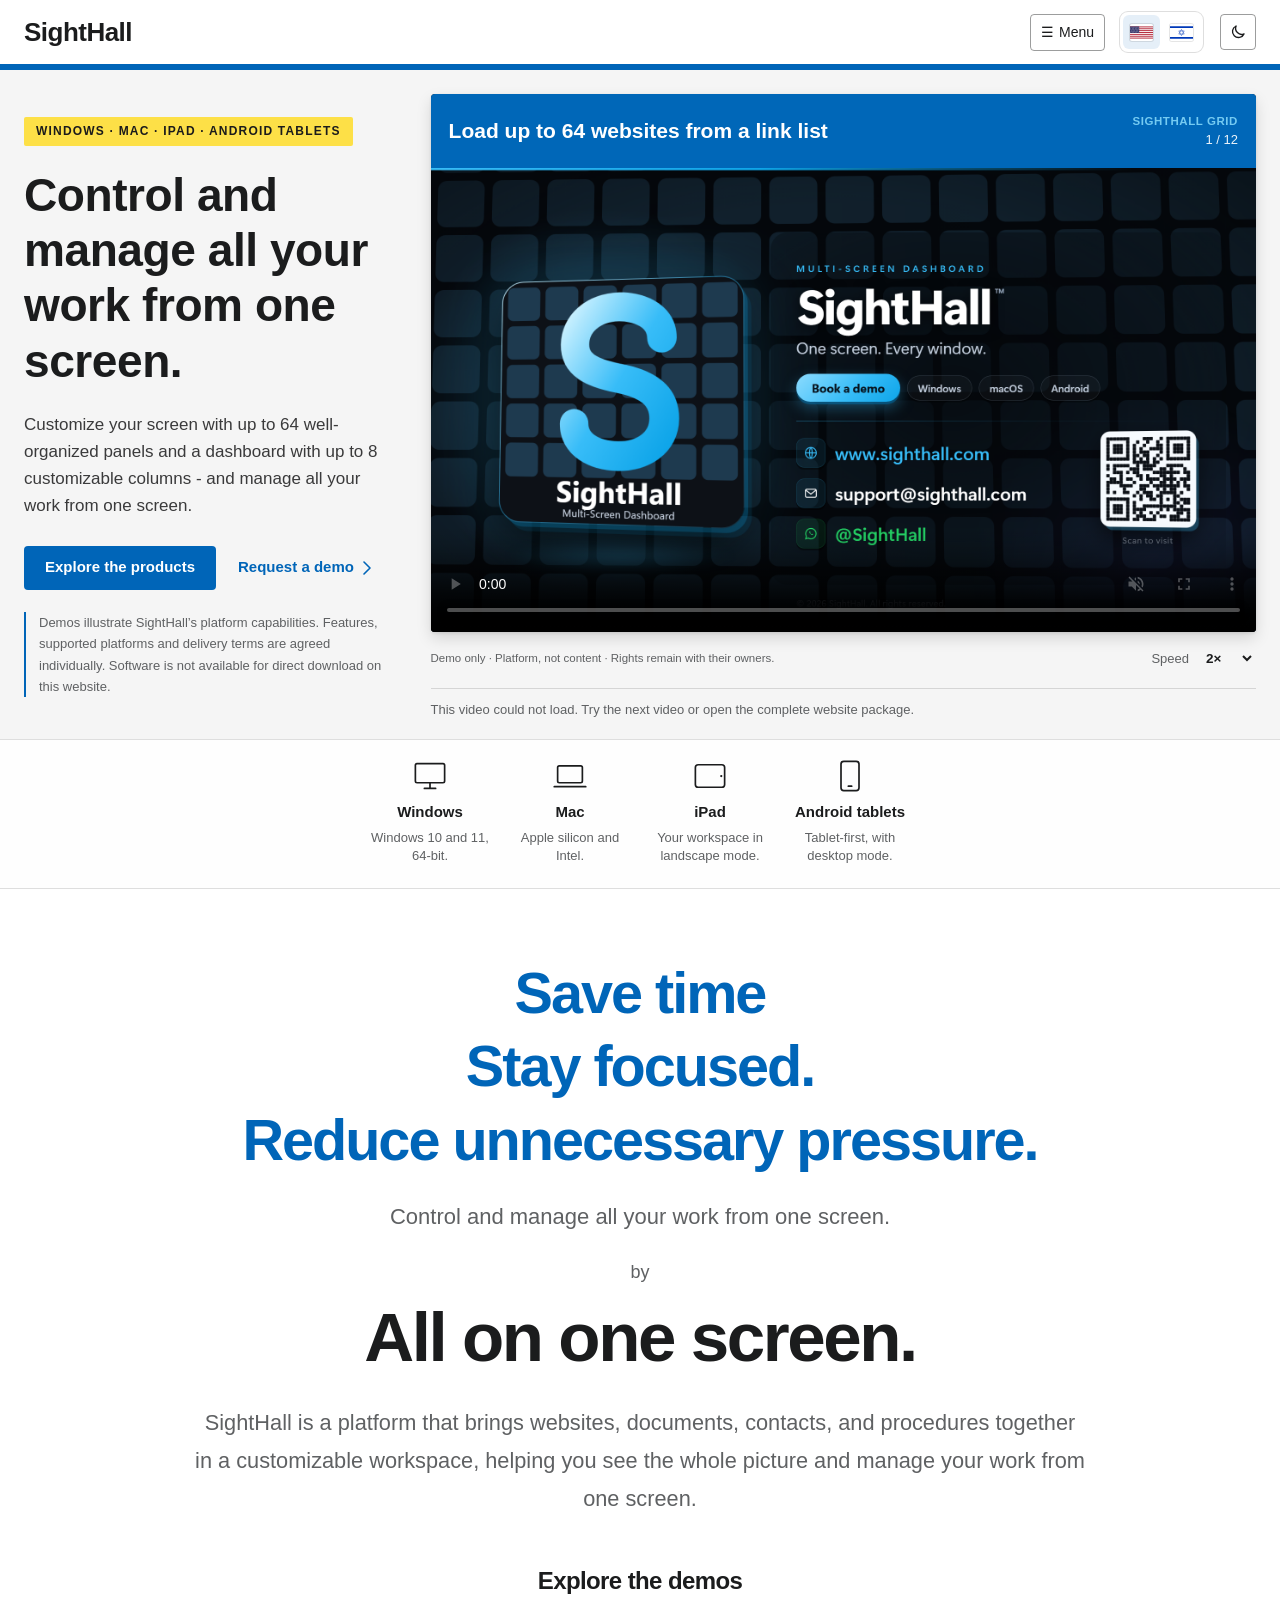
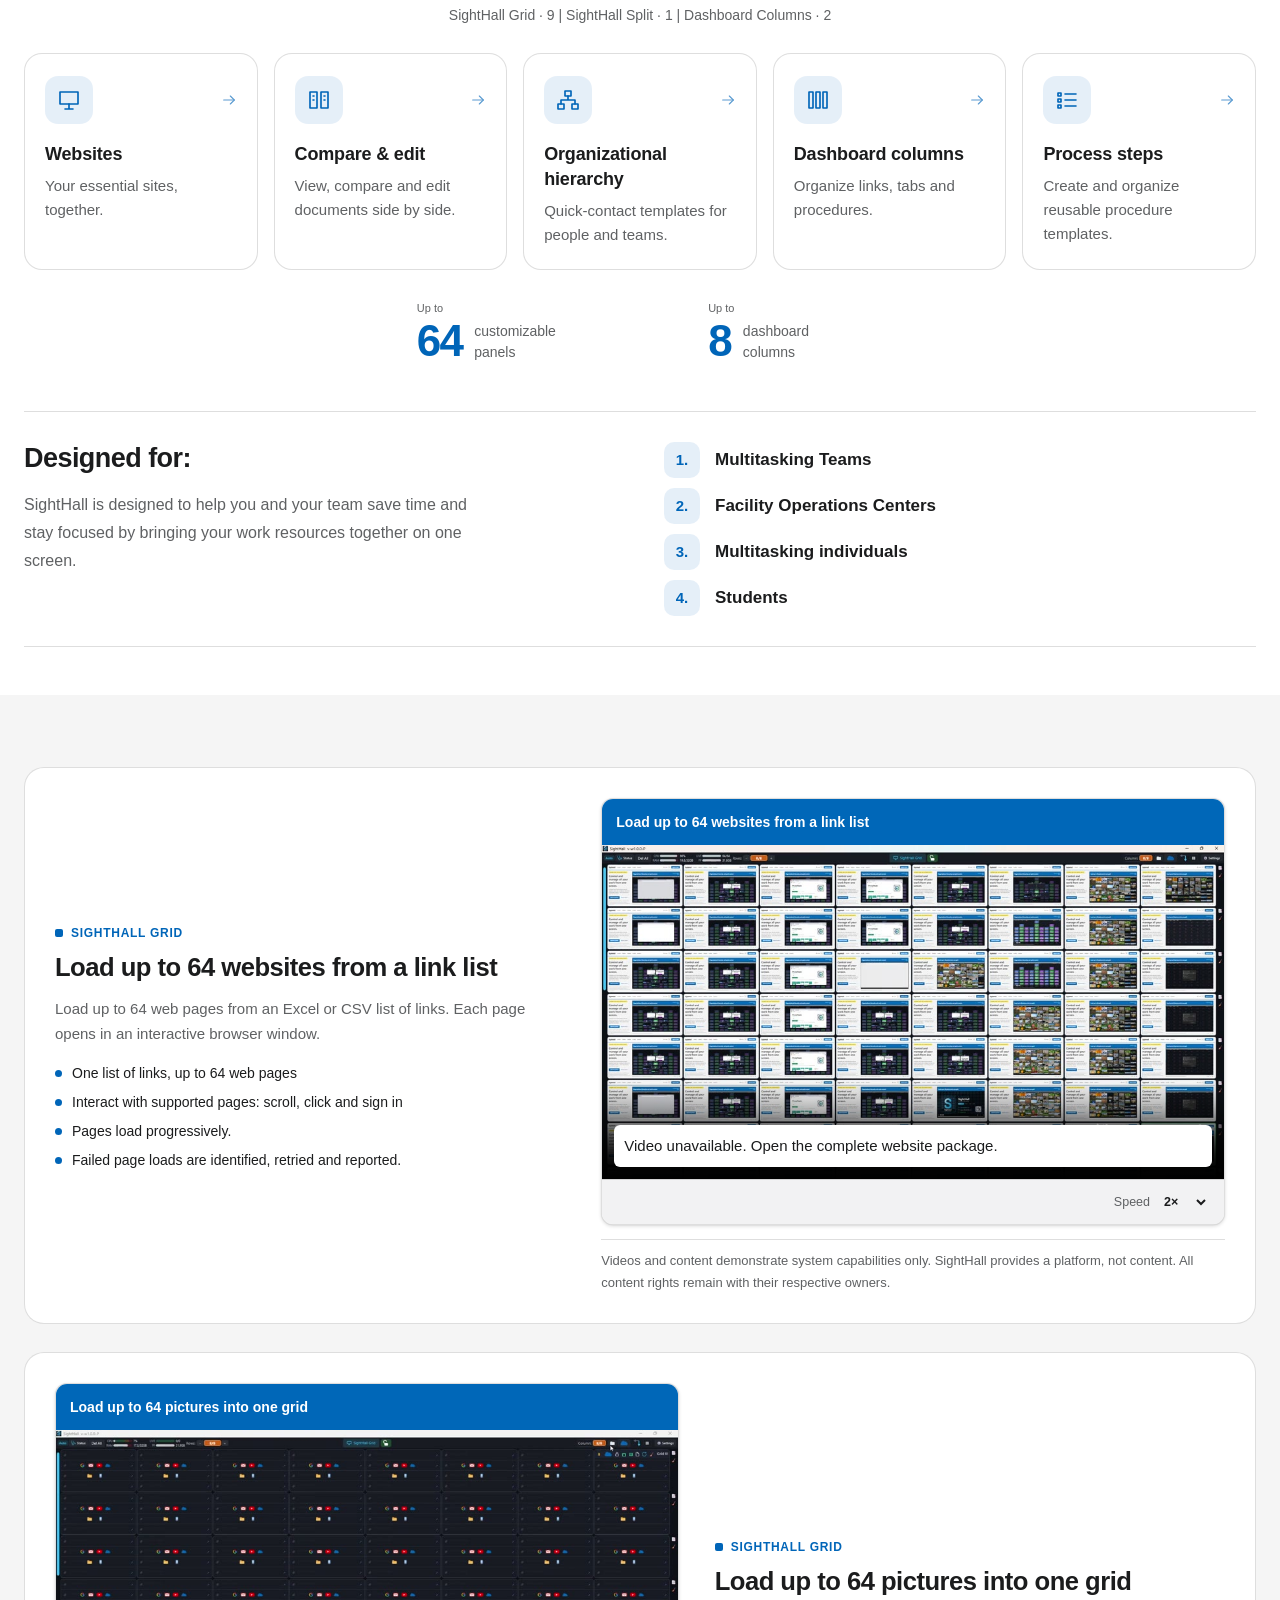
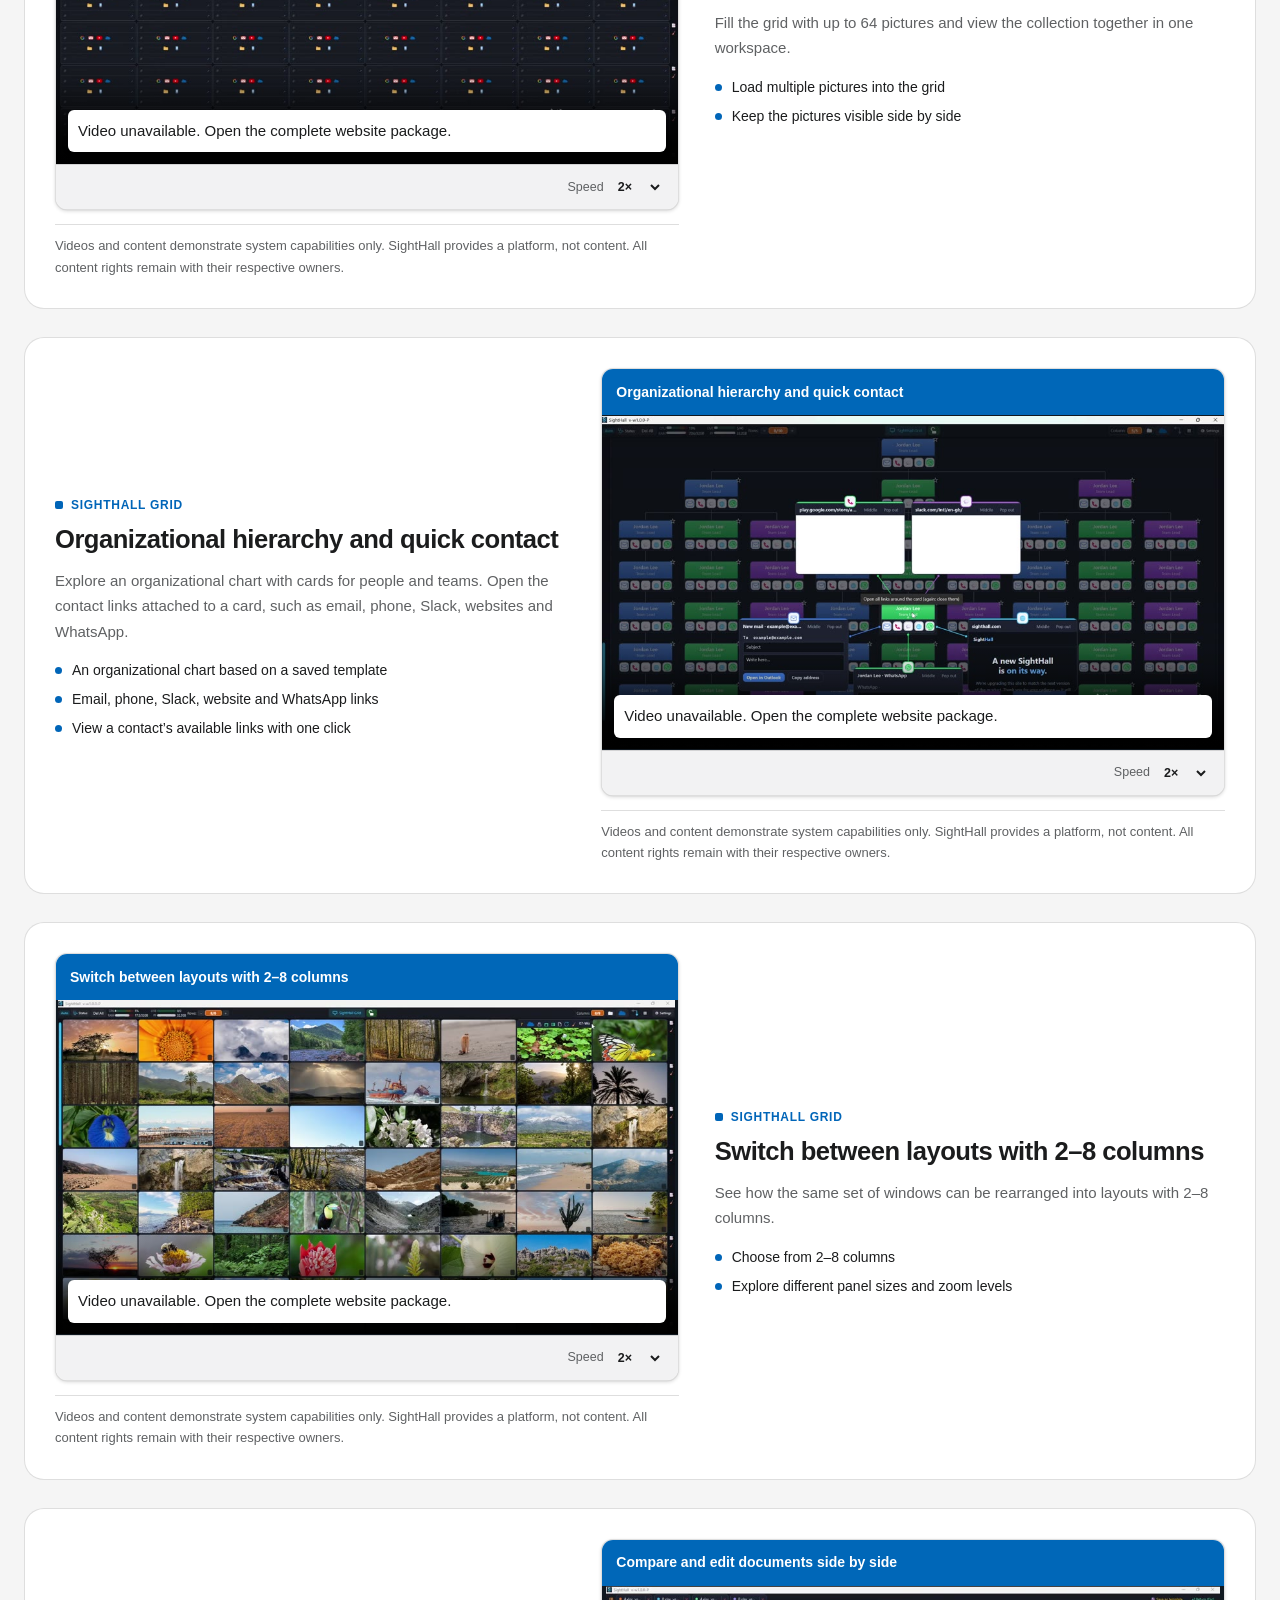
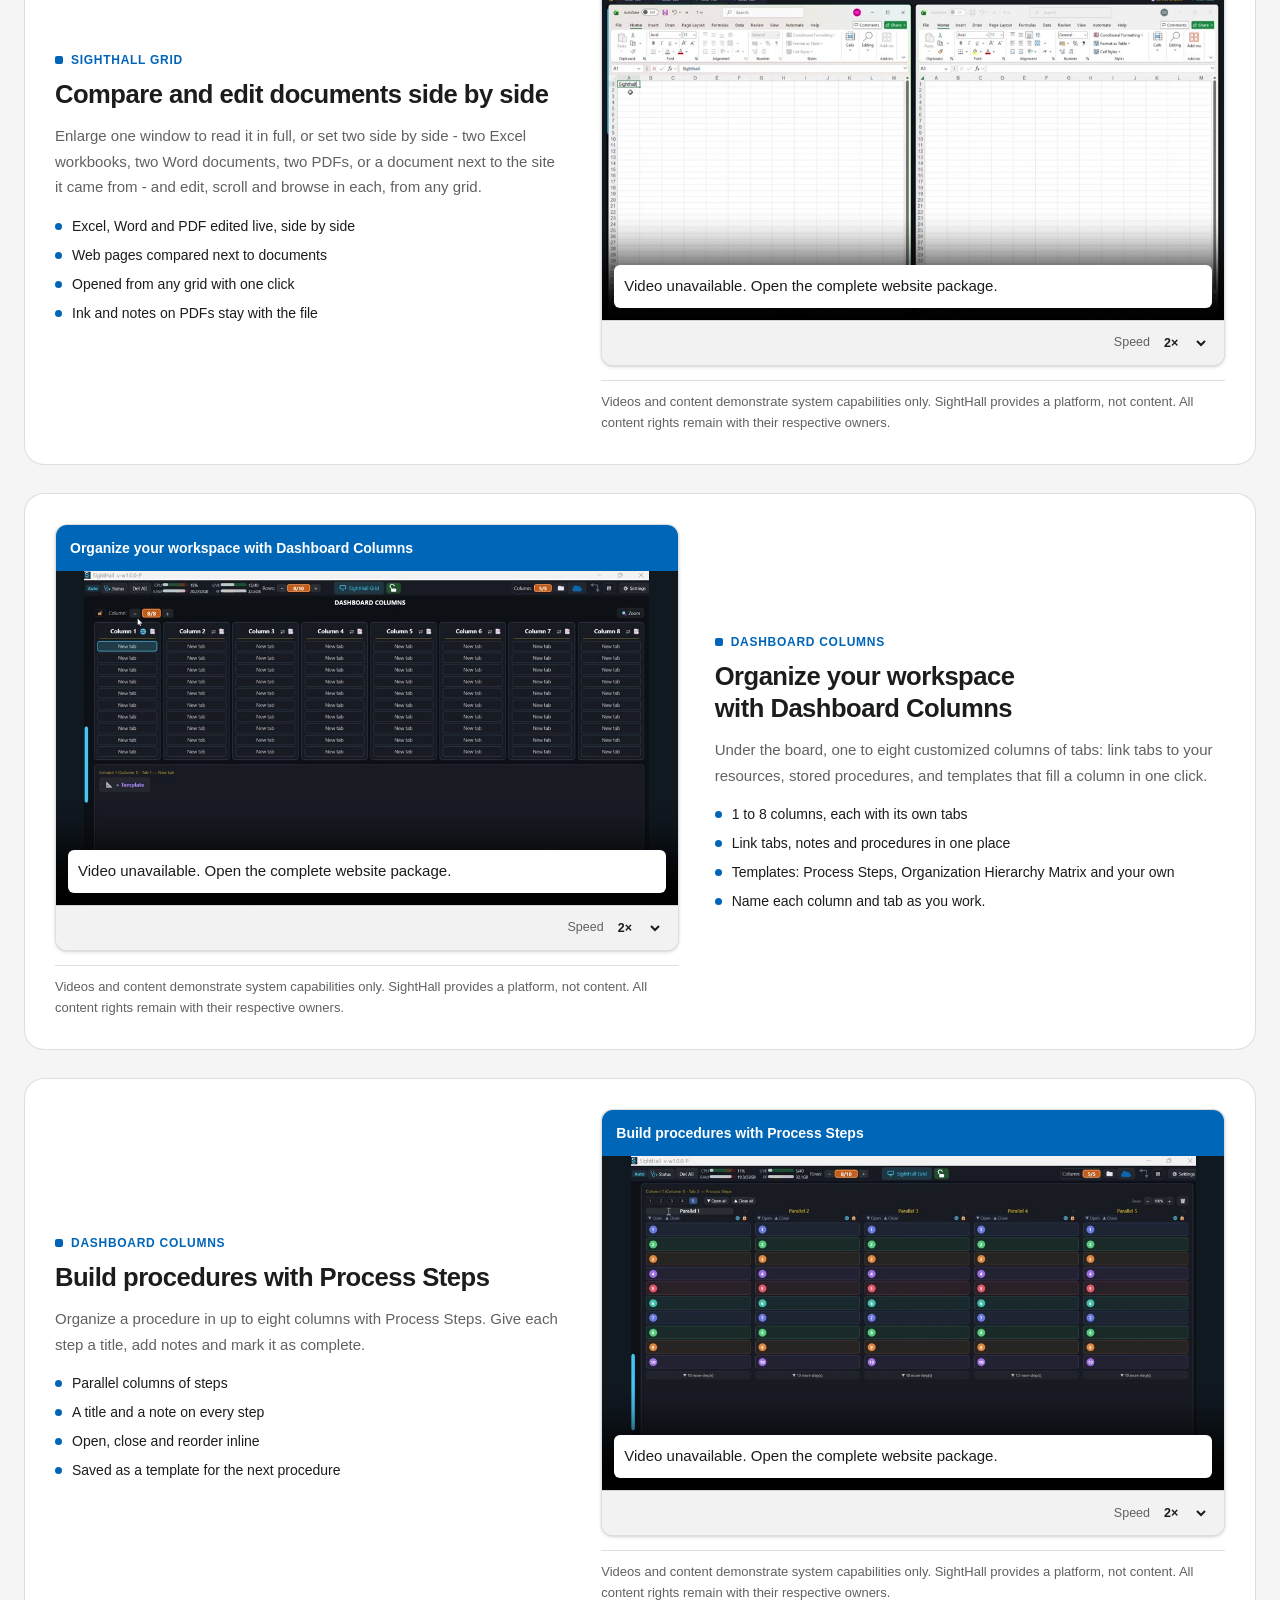
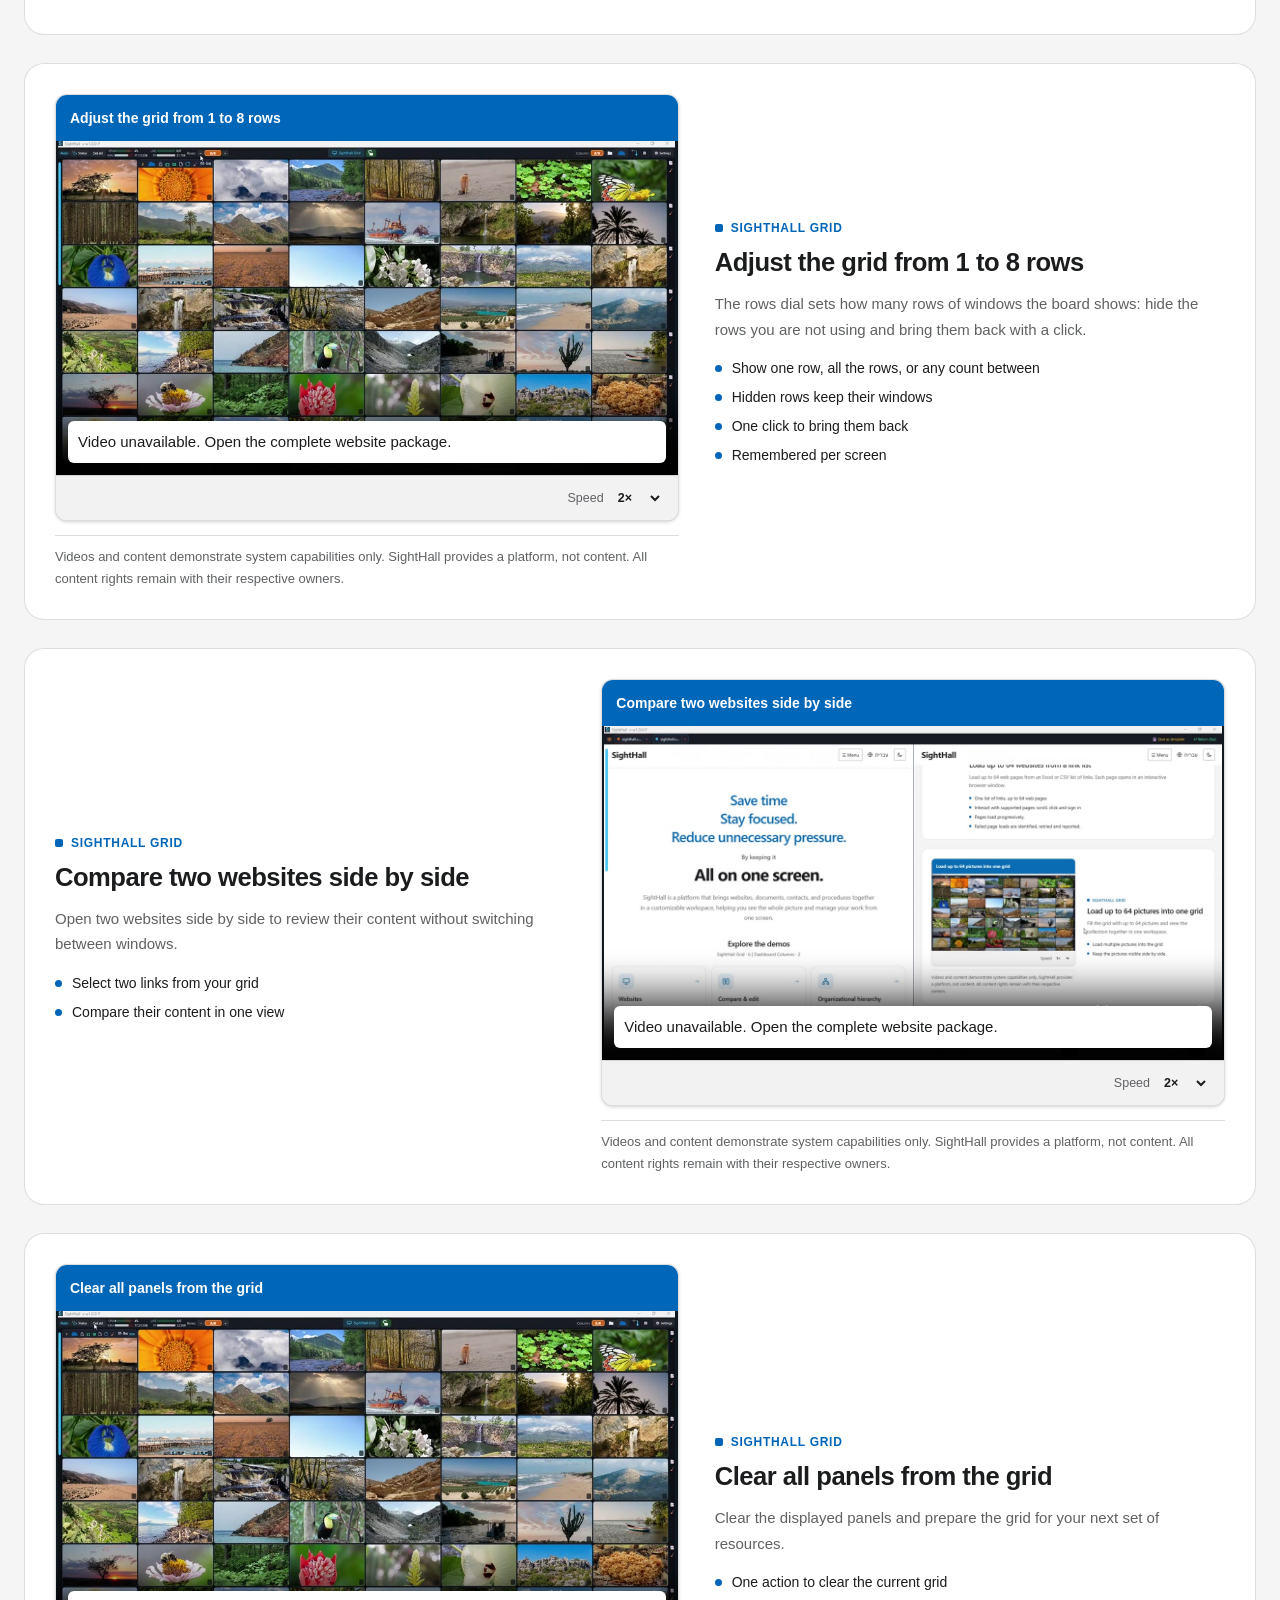
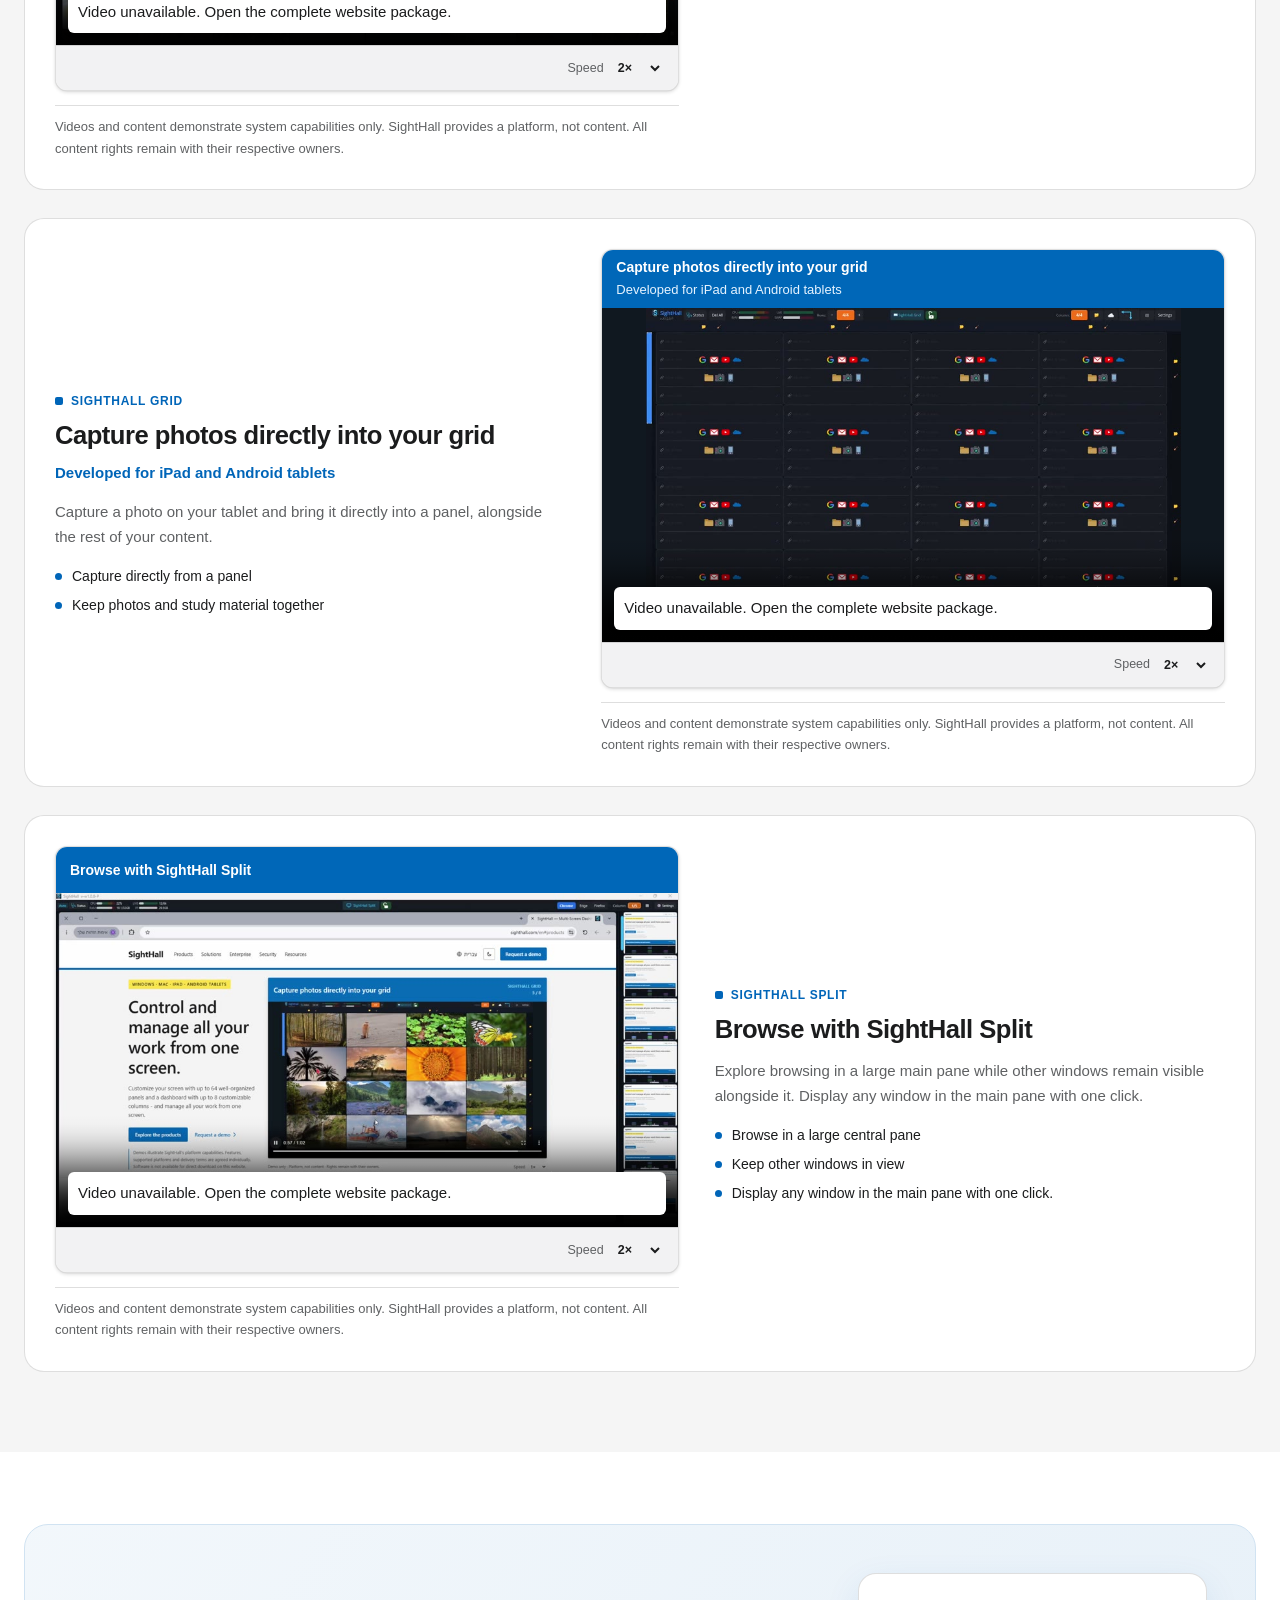
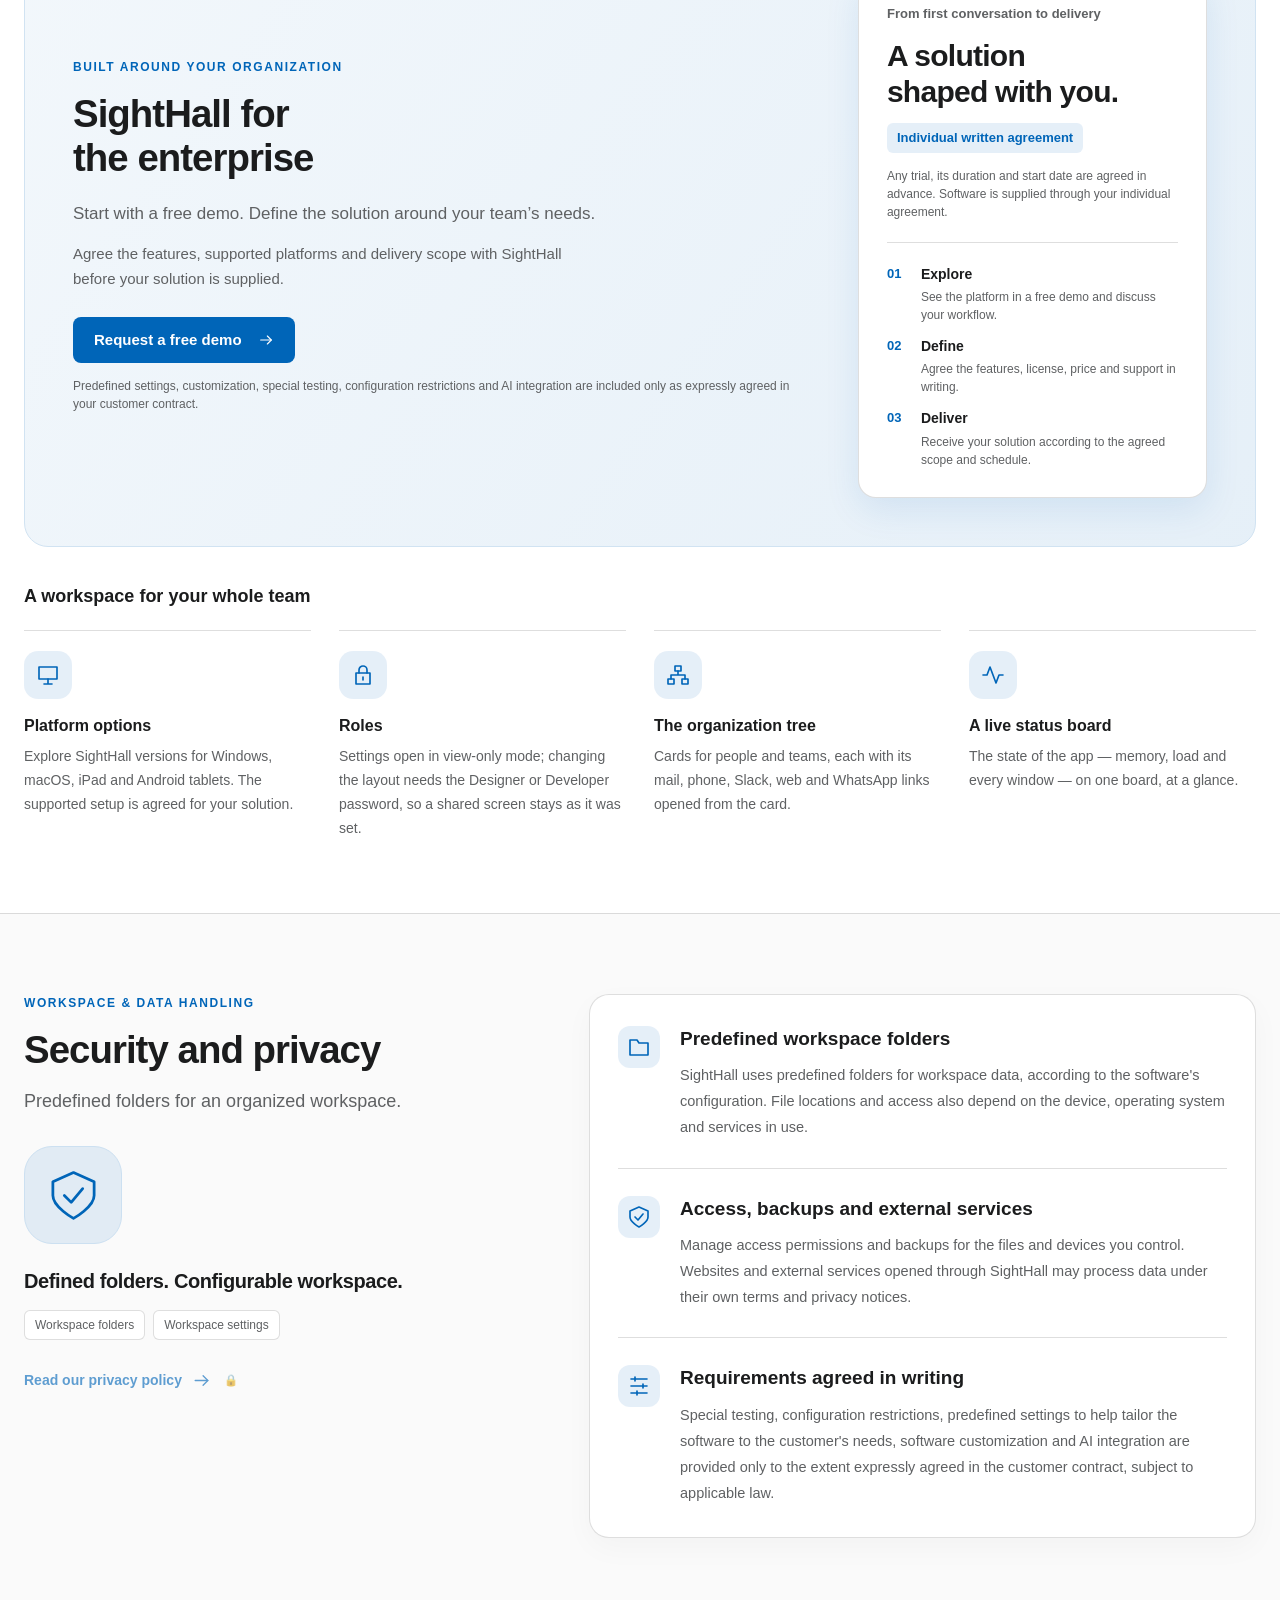
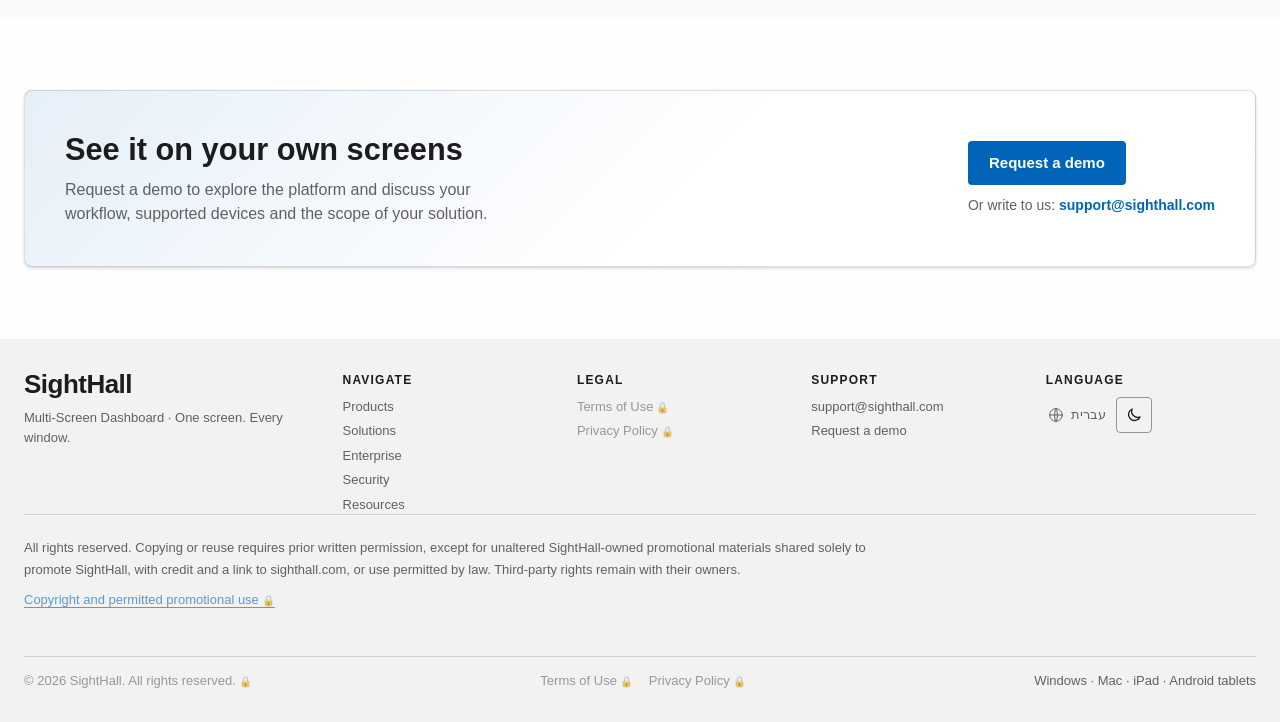
==== commit c1b8dae3: "Owner 2026-09-25 ("update my official site by the attached update, but put the two tabs privacy and " ====
--- a/index.html
+++ b/index.html
@@ -7,7 +7,7 @@
 <title>SightHall — Multi-Screen Dashboard</title>
 <meta name="description" content="SightHall organises documents, websites and resources in up to 64 windows on one screen. Grid, Split and Dashboard Columns — on Windows, Mac, iPad and Android tablets." />
 <link rel="icon" href="[data-uri]" type="image/png" />
-<style>:root{--bg: #f5f5f5;--bg-2: #f9f9f9;--surface: #ffffff;--surface-2: #f2f2f2;--window: #e8e8e8;--window-2: #dedede;--tile: #dfe3e7;--line: rgba(0, 0, 0, .16);--line-strong: rgba(0, 0, 0, .55);--accent: #0067b8;--accent-fill: #0067b8;--accent-2: #005494;--accent-soft: rgba(0, 103, 184, .1);--text: #1b1b1b;--muted: #616161;--on-accent: #ffffff;--shadow: 0 1.6px 3.6px rgba(0, 0, 0, .13), 0 .3px .9px rgba(0, 0, 0, .1);--shadow-l: 0 6.4px 14.4px rgba(0, 0, 0, .13), 0 1.2px 3.6px rgba(0, 0, 0, .1);--glow-a: rgba(0, 120, 212, .14);--glow-b: rgba(64, 200, 190, .1);--veil-top: rgba(245, 245, 245, .55);--veil-bottom: rgba(245, 245, 245, .92);--tile-size: 210px;--tile-opacity: 0;--radius: 4px;--radius-l: 8px;--gap: 24px;--section: 72px;--content: 1290px;--font: "Segoe UI", "Segoe UI Web (West European)", -apple-system, BlinkMacSystemFont, Roboto, "Helvetica Neue", Arial, sans-serif;color-scheme:light}@media (prefers-color-scheme: dark){:root:not([data-theme=light]){--bg: #0c1a24;--bg-2: #10222e;--surface: #142a38;--surface-2: #183241;--window: #1d3c4f;--window-2: #22475d;--tile: #17303f;--line: rgba(138, 223, 255, .14);--line-strong: rgba(200, 230, 245, .4);--accent: #47a9ee;--accent-fill: #47a9ee;--accent-2: #8fcbf5;--accent-soft: rgba(71, 169, 238, .16);--text: #f5f8fc;--muted: #aab8c7;--on-accent: #04101a;--shadow: 0 10px 30px rgba(0, 0, 0, .35);--shadow-l: 0 26px 70px rgba(0, 0, 0, .5);--glow-a: rgba(71, 169, 238, .28);--glow-b: rgba(64, 200, 190, .18);--veil-top: rgba(12, 26, 36, .35);--veil-bottom: rgba(12, 26, 36, .9);--tile-opacity: .7;color-scheme:dark}}:root[data-theme=dark]{--bg: #0c1a24;--bg-2: #10222e;--surface: #142a38;--surface-2: #183241;--window: #1d3c4f;--window-2: #22475d;--tile: #17303f;--line: rgba(138, 223, 255, .14);--line-strong: rgba(200, 230, 245, .4);--accent: #47a9ee;--accent-fill: #47a9ee;--accent-2: #8fcbf5;--accent-soft: rgba(71, 169, 238, .16);--text: #f5f8fc;--muted: #aab8c7;--on-accent: #04101a;--shadow: 0 10px 30px rgba(0, 0, 0, .35);--shadow-l: 0 26px 70px rgba(0, 0, 0, .5);--glow-a: rgba(71, 169, 238, .28);--glow-b: rgba(64, 200, 190, .18);--veil-top: rgba(12, 26, 36, .35);--veil-bottom: rgba(12, 26, 36, .9);--tile-opacity: .7;color-scheme:dark}*,*:before,*:after{box-sizing:border-box}html{scroll-behavior:smooth}@media (prefers-reduced-motion: reduce){html{scroll-behavior:auto}}body{margin:0;background:var(--bg);color:var(--text);font-family:var(--font);font-size:15px;line-height:1.5;-webkit-font-smoothing:antialiased;overflow-x:hidden;transition:background-color .25s ease,color .25s ease}img,svg,video{max-width:100%;display:block}a{color:var(--accent);text-decoration:none}a:hover{text-decoration:underline;text-underline-offset:3px}button{font:inherit}:focus-visible{outline:2px solid var(--accent);outline-offset:2px;border-radius:4px}h1,h2,h3,h4{margin:0}h2,h3{text-wrap:balance}h1{font-size:clamp(38px,4.6vw,68px);font-weight:600;line-height:1.2;letter-spacing:-.01em}h2{font-size:clamp(26px,2.4vw,34px);font-weight:600;line-height:1.25}h3{font-size:24px;font-weight:600;line-height:1.3}p{margin:0}.muted{color:var(--muted)}.wrap{width:min(var(--content),100% - 48px);margin-inline:auto}.skip{position:absolute;inset-inline-start:12px;top:-60px;background:var(--accent);color:var(--on-accent);padding:8px 12px;border-radius:4px;font-weight:600;z-index:100}.skip:focus{top:10px}.ltr{direction:ltr;unicode-bidi:isolate}.chev{width:8px;height:14px;flex:none}[dir=rtl] .chev{transform:scaleX(-1)}.btn{display:inline-flex;align-items:center;justify-content:center;gap:8px;height:44px;padding:0 20px;border-radius:var(--radius);border:1px solid transparent;font-weight:600;font-size:15px;cursor:pointer;text-decoration:none!important;transition:background .15s ease}.btn-primary{background:var(--accent);color:var(--on-accent)}.btn-primary:hover{background:var(--accent-2)}.btn-ghost{background:var(--surface);color:var(--text);border-color:var(--line-strong);font-weight:400}.btn-ghost:hover{background:var(--surface-2)}.btn-small{height:40px;padding:0 16px}.btn-mini{height:36px;padding:0 12px;gap:6px;font-size:14px}.btn svg{width:16px;height:16px;flex:none}.iconbtn{display:inline-grid;place-items:center;width:36px;height:36px;border-radius:var(--radius);border:1px solid var(--line-strong);background:transparent;color:var(--text);cursor:pointer}.iconbtn:hover{background:var(--surface-2)}.iconbtn svg{width:18px;height:18px}.backdrop{position:fixed;inset:0;z-index:-1;overflow:hidden;pointer-events:none;background:var(--bg);transition:background-color .25s ease}.backdrop .art{position:absolute;inset:0;opacity:var(--tile-opacity, 0)}.backdrop .glow{position:absolute;border-radius:50%;filter:blur(90px)}.backdrop .glow-a{width:58vw;height:58vw;left:-16vw;top:-22vw;background:radial-gradient(circle,var(--glow-a),transparent 62%)}.backdrop .glow-b{width:48vw;height:48vw;right:-14vw;bottom:-18vw;background:radial-gradient(circle,var(--glow-b),transparent 62%)}.backdrop .layer{position:absolute;inset:-12%;background-color:var(--tile);-webkit-mask-repeat:repeat;mask-repeat:repeat}.backdrop .layer-far{-webkit-mask-size:calc(var(--tile-size, 210px) * .72) calc(var(--tile-size, 210px) * .72);mask-size:calc(var(--tile-size, 210px) * .72) calc(var(--tile-size, 210px) * .72);opacity:.6;animation:drift-far 90s linear infinite}.backdrop .layer-near{-webkit-mask-size:var(--tile-size, 210px) var(--tile-size, 210px);mask-size:var(--tile-size, 210px) var(--tile-size, 210px);animation:drift-near 140s linear infinite}.backdrop .veil{position:absolute;inset:0;background:linear-gradient(180deg,var(--veil-top),var(--veil-bottom) 65%)}.backdrop.paused .layer{animation-play-state:paused}@keyframes drift-far{0%{transform:translateZ(0)}to{transform:translate3d(-150px,-150px,0)}}@keyframes drift-near{0%{transform:translateZ(0)}to{transform:translate3d(210px,-210px,0)}}@media (prefers-reduced-motion: reduce){.backdrop .layer{animation:none!important}}.strip{background:var(--surface-2);font-size:12.5px;color:var(--muted)}.strip-in{display:flex;justify-content:space-between;align-items:center;min-height:32px}.header{position:sticky;top:0;z-index:20;background:color-mix(in srgb,var(--surface) 94%,transparent);backdrop-filter:blur(10px)}.header .bar{display:flex;align-items:center;gap:20px;min-height:86px}.brand{display:inline-flex;align-items:center;color:var(--text);text-decoration:none!important}.wordmark{font-weight:700;font-size:26px;letter-spacing:-.02em;color:var(--text);line-height:1}.wordmark b{font-weight:700;color:var(--text)}.nav{display:flex;align-items:center;margin-inline-end:auto}.nav a{color:var(--text);padding:8px 13px;font-size:15px;font-weight:400}.nav a:hover{text-decoration:underline;text-underline-offset:6px}.nav a[aria-current=page]{font-weight:600}.header .tools{display:flex;align-items:center;gap:16px}.lang{display:inline-flex;align-items:center;gap:7px;border:0;background:transparent;color:var(--text);padding:6px 2px;cursor:pointer;font-size:15px;font-weight:400}.lang svg{width:16px;height:16px;flex:none}.lang:hover{text-decoration:underline;text-underline-offset:5px}.menu-btn{display:none;border:1px solid var(--line-strong);background:transparent;color:var(--text);border-radius:var(--radius);padding:7px 10px;cursor:pointer;font-size:14px}.banner-line{height:6px;background:var(--accent)}.header .demo-top{white-space:nowrap}@media (max-width: 1050px){.header .bar{min-height:64px;gap:14px}.nav{position:absolute;inset-inline:0;top:64px;flex-direction:column;align-items:stretch;gap:2px;padding:8px 24px 14px;background:var(--surface);border-bottom:1px solid var(--line);display:none;margin:0}.nav.open{display:flex}.nav a{padding:11px 6px}.menu-btn{display:inline-flex;margin-inline-start:auto}.header .demo-top{display:none}}.hero{padding:64px 0 70px}.hero{--hero-film-max: 860px;padding-top:24px}.hero .grid{display:grid;grid-template-columns:minmax(0,1fr) min(var(--hero-film-max),67%);gap:40px;align-items:center}.eyebrow{display:inline-block;background:#fde047;color:#1b1b1b;font-weight:600;font-size:12px;line-height:1.2;letter-spacing:.1em;text-transform:uppercase;padding:7px 12px;border-radius:2px;margin-bottom:22px}.hero h1{margin-bottom:22px;font-size:clamp(34px,3.6vw,52px)}.hero .lead{font-size:17px;line-height:1.6;color:color-mix(in srgb,var(--text) 86%,var(--bg));max-width:520px}.hero .ctas{display:flex;flex-wrap:wrap;align-items:center;gap:22px;margin-top:26px}.textlink{display:inline-flex;align-items:center;gap:9px;font-weight:600;font-size:15px;color:var(--accent);padding:6px 0}.hero-media{display:grid;gap:14px;justify-items:end;width:100%}.hero-media .tabs{display:inline-flex;border:1px solid var(--line);border-radius:var(--radius);background:var(--surface-2);overflow:hidden}.hero-media .tabs button{height:48px;padding:0 15px;border:0;background:transparent;color:var(--muted);cursor:pointer;font-size:15px;font-weight:400}.hero-media .tabs button.on{background:var(--surface);color:var(--text);font-weight:600}.hero-media .frame{width:100%;border-radius:var(--radius);overflow:hidden;background:#1b1b1b;box-shadow:var(--shadow-l)}.hero-media .frame-bar{display:flex;justify-content:space-between;align-items:center;gap:16px;min-height:74px;padding:10px 18px;background:#0067b8;color:#fff}.hero-media .frame-bar .tag b{color:#cbe9fb}.hero-media .frame-bar .ttl{font-size:21px;font-weight:600;line-height:1.25}.hero-media .frame-bar .tag{display:grid;justify-items:end;gap:3px;flex:none;text-align:end;font-size:13px;line-height:1.3;opacity:.92}.hero-media .frame-bar .tag b{color:#7fd4f7;font-weight:700;font-size:11.5px;letter-spacing:.05em;text-transform:uppercase}@media (max-width: 720px){.hero-media .frame-bar{display:grid;gap:4px;min-height:96px;padding:8px 12px;align-content:center;justify-content:start}.hero-media .frame-bar .ttl{font-size:15px;line-height:1.3}.hero-media .frame-bar .tag{display:flex;gap:8px;text-align:start;font-size:12px}}.hero-media .frame video{display:block;width:100%;aspect-ratio:16 / 9;object-fit:cover;background:#000}.hero-media .frame .showcase.bare{border:0;border-radius:0;box-shadow:none}.hero-media .frame .showcase.bare .stage{aspect-ratio:16 / 9;background:#1b1b1b}.hero-media .frame .showcase.bare .stage .frame{object-fit:contain;background:transparent}.hero-media .frame-foot{display:flex;align-items:center;justify-content:center;gap:18px;width:100%;margin-top:-4px;flex-wrap:wrap}.hero-media .frame-foot .note{color:var(--muted);font-size:14.5px}.hero-media .frame-foot .speed{display:inline-flex;align-items:center;gap:6px;color:var(--muted);font-size:13px}.hero-media .frame-foot .speed select{height:30px;padding:0 6px;border:1px solid transparent;border-radius:var(--radius);background:transparent;color:var(--text);font:inherit;font-size:13.5px;font-weight:600;cursor:pointer}.hero-media .frame-foot .speed select:hover,.hero-media .frame-foot .speed select:focus-visible{border-color:var(--line);background:var(--surface-2);outline:none}.hero-media .frame .stage.tour{position:relative;aspect-ratio:16 / 9;background:#0f1114;overflow:hidden;outline:none}.hero-media .frame .stage.tour:focus-visible{box-shadow:inset 0 0 0 2px var(--accent-fill)}.stage.tour .tf{position:absolute;inset:0;width:100%;height:100%;object-fit:contain;transform:translate(118%) rotate(9deg);transition:transform .65s cubic-bezier(.2,.8,.2,1);will-change:transform;filter:drop-shadow(0 8px 18px rgba(0,0,0,.5))}[dir=rtl] .stage.tour .tf{transform:translate(-118%) rotate(-9deg)}.stage.tour .tf.on,[dir=rtl] .stage.tour .tf.on{transform:translate(var(--dx, 0px),var(--dy, 0px)) rotate(var(--rot, 0deg))}.stage.tour .tour-card{position:absolute;inset:0;display:grid;align-content:center;justify-items:center;gap:10px;padding:24px;text-align:center;color:#fff;background:radial-gradient(70% 90% at 50% 45%,#080c14c7,#080c14eb);backdrop-filter:blur(6px);opacity:0;pointer-events:none;transition:opacity .55s ease}.stage.tour .tour-card.on{opacity:1}.stage.tour .tour-card .sec{font-size:12.5px;letter-spacing:.12em;text-transform:uppercase;color:#6fd3ff;font-weight:600;transform:translateY(8px);transition:transform .6s ease .1s}.stage.tour .tour-card strong{font-size:clamp(18px,2.3vw,27px);font-weight:600;line-height:1.25;max-width:24ch;text-wrap:balance;transform:translateY(10px);transition:transform .6s ease .18s}.stage.tour .tour-card .n{font-size:13.5px;color:#ffffffb8;font-variant-numeric:tabular-nums;transform:translateY(10px);transition:transform .6s ease .26s}.stage.tour .tour-card.on .sec,.stage.tour .tour-card.on strong,.stage.tour .tour-card.on .n{transform:none}.stage.tour .tour-cap{position:absolute;inset-inline-start:12px;bottom:14px;display:inline-flex;align-items:center;gap:10px;max-width:calc(100% - 24px);padding:7px 12px;border-radius:8px;background:#0a0e16c7;color:#fff;font-size:13px;line-height:1.3;backdrop-filter:blur(4px);opacity:0;transition:opacity .4s ease;pointer-events:none}.stage.tour .tour-cap.on{opacity:1}.stage.tour .tour-cap strong{font-weight:600}.stage.tour .tour-cap span{color:#ffffffb3;font-variant-numeric:tabular-nums;white-space:nowrap}.stage.tour .tour-bar{position:absolute;inset-inline:0;bottom:0;display:flex;gap:3px;height:4px;padding:0 2px}.stage.tour .tour-bar i{flex:1;display:block;height:100%;background:#ffffff38;border-radius:2px;overflow:hidden}.stage.tour .tour-bar i.done{background:var(--accent-fill)}.stage.tour .tour-bar i b{display:block;height:100%;width:0;background:var(--accent-fill);transition:width .2s linear}.hero-media .tour-foot{margin-top:-4px}.hero-media .tour-chapters{display:flex;flex-wrap:wrap;justify-content:center;gap:5px;width:100%;margin-top:-6px}.hero-media .tour-chapters button{min-width:30px;height:26px;padding:0 8px;border:1px solid var(--line-strong);border-radius:6px;background:var(--surface);color:var(--muted);font-size:12.5px;font-variant-numeric:tabular-nums;cursor:pointer}.hero-media .tour-chapters button:hover{background:var(--surface-2);color:var(--text)}.hero-media .tour-chapters button.on{background:var(--accent-fill);border-color:var(--accent-fill);color:#fff;font-weight:600}@media (prefers-reduced-motion: reduce){.stage.tour .tf,.stage.tour .tour-card,.stage.tour .tour-card *,.stage.tour .tour-cap{transition-duration:.01s}}@media (max-width: 1150px){.hero{padding:24px 0 48px}.hero .grid{grid-template-columns:1fr;gap:32px}.hero-media{justify-items:stretch}.hero-media .tabs{justify-self:start}}section{padding-block:var(--section);scroll-margin-top:90px}.section-head{max-width:62ch;margin-bottom:32px}#solutions .section-head{max-width:70ch}#solutions .section-head p.more{font-size:15.5px;margin-top:12px;max-width:62ch}.section-head p{margin-top:10px;color:var(--muted);font-size:17px}.platforms,.enterprise,.contact{background:color-mix(in srgb,var(--surface) 90%,transparent)}.students{padding:56px 0;background:color-mix(in srgb,var(--accent) 7%,var(--surface))}.platforms{padding:40px 0 44px}.platforms .cards{display:flex;justify-content:center;flex-wrap:wrap;gap:8px 0}.pcard{width:140px;display:grid;justify-items:center;text-align:center;gap:8px;padding:0 8px}.pcard .icon{width:36px;height:36px;color:var(--text)}.pcard .icon svg{width:36px;height:36px}.pcard h3{font-size:15px;font-weight:600}.pcard p{color:var(--muted);font-size:13px;line-height:1.4}.modes{display:grid;gap:56px}.mode{display:grid;grid-template-columns:.9fr 1.1fr;gap:44px;align-items:start}.mode.flip{grid-template-columns:1.1fr .9fr}.mode.flip .mode-text{order:2}.mode-text .name{display:inline-flex;align-items:center;gap:8px;color:var(--accent);font-weight:600;letter-spacing:.06em;text-transform:uppercase;font-size:12px;margin-bottom:10px}.mode-text .name:before{content:"";width:8px;height:8px;border-radius:2px;background:var(--accent-fill)}.mode-text p{margin-top:12px;color:var(--muted);font-size:16px}.mode-text ul,.points-list{margin:16px 0 0;padding:0;list-style:none;display:grid;gap:8px}.mode-text li,.points-list li{display:flex;gap:10px;align-items:flex-start;font-size:15px}.mode-text li:before,.points-list li:before{content:"";flex:none;width:16px;height:16px;margin-top:3px;border-radius:50%;background:var(--accent-soft);border:1px solid var(--accent)}.mode-media{display:grid;gap:14px}.mode-media .showcase .foot.card-foot{display:grid;grid-template-columns:auto 1fr auto;column-gap:12px;row-gap:4px}.mode-media .showcase .foot.card-foot .cap{grid-column:1 / -1;color:var(--muted);font-size:13px}.mode-media.many{grid-template-columns:1fr 1fr}.mode-media.many>:first-child{grid-column:1 / -1}.mode-media .showcase .foot .title{font-size:13px}@media (max-width: 900px){.mode-media.many{grid-template-columns:1fr}}@media (max-width: 900px){.mode,.mode.flip{grid-template-columns:1fr}.mode.flip .mode-text{order:0}}@media (max-width: 640px){.mode-media .showcase .foot .title{display:flex;align-items:center;line-height:1.4;min-height:2.8em}}.points{list-style:none;margin:0;padding:0;display:grid;gap:var(--gap)}.enterprise .points{grid-template-columns:repeat(4,1fr)}.security .points{grid-template-columns:repeat(3,1fr)}.points li{padding:22px 22px 24px;border-radius:var(--radius-l);background:var(--surface);border:1px solid var(--line);box-shadow:var(--shadow)}.points h3{font-size:17px;margin-bottom:8px}.points p{color:var(--muted);font-size:15px}@media (max-width: 1000px){.enterprise .points{grid-template-columns:repeat(2,1fr)}}@media (max-width: 760px){.enterprise .points,.security .points{grid-template-columns:1fr}}.showcase{border-radius:var(--radius-l);overflow:hidden;background:var(--surface);border:1px solid var(--line);box-shadow:var(--shadow);margin:0}.showcase .stage{position:relative;aspect-ratio:var(--demo-aspect, 1.86);background:var(--bg-2);overflow:hidden}.showcase .stage>img,.showcase .stage>video{position:absolute;inset:0;width:100%;height:100%;object-fit:contain;background:var(--bg-2)}.showcase .stage .frame{position:absolute;inset:0;width:100%;height:100%;object-fit:contain;opacity:0;transition:opacity .55s ease,transform 6s linear;transform:scale(1)}.showcase .stage .frame.on{opacity:1}.showcase .stage .frame.on.zoom{transform:scale(1.035)}.showcase .foot{display:flex;align-items:center;gap:10px;padding:10px 14px;border-top:1px solid var(--line);background:var(--surface-2)}.showcase .foot .title{font-weight:600;font-size:13.5px}.showcase .foot .cap{color:var(--muted);font-size:13px}.showcase .foot .step{margin-inline-start:auto;color:var(--muted);font-size:12.5px;font-variant-numeric:tabular-nums}.showcase .foot .speed{display:inline-flex;align-items:center;gap:5px;margin-inline-start:auto;color:var(--muted);font-size:12.5px}.showcase .clip-bar{display:flex;align-items:center;min-height:46px;padding:8px 14px;background:#0067b8;color:#fff}.showcase .clip-bar .ttl{font-size:14px;font-weight:600;line-height:1.3}.showcase .foot.clip-foot{justify-content:flex-end}.showcase .foot .speed select{height:24px;padding:0 4px;border:1px solid transparent;border-radius:var(--radius);background:transparent;color:var(--text);font:inherit;font-size:12.5px;font-weight:600;cursor:pointer}.showcase .foot .speed select:hover,.showcase .foot .speed select:focus-visible{border-color:var(--line);background:var(--surface);outline:none}.showcase .foot.card-foot .speed{grid-column:1 / -1;margin-inline-start:0;justify-self:start}.showcase .controls{display:flex;gap:6px}.showcase .controls button{border:1px solid var(--line-strong);background:var(--surface);color:var(--text);border-radius:var(--radius);padding:5px 9px;cursor:pointer;font-size:13px}.showcase .controls button:hover{background:var(--surface-2)}.showcase .empty{position:absolute;inset:0;display:grid;place-items:center;text-align:center;background:radial-gradient(60% 80% at 50% 40%,var(--accent-soft),transparent 70%)}.showcase .empty .pattern{position:absolute;inset:0;opacity:.8;background-color:var(--tile);-webkit-mask-repeat:repeat;mask-repeat:repeat;-webkit-mask-size:84px 84px;mask-size:84px 84px;-webkit-mask-image:var(--tile-mask);mask-image:var(--tile-mask)}.showcase .empty .msg{position:relative;padding:12px 18px;border-radius:var(--radius-l);background:color-mix(in srgb,var(--surface) 88%,transparent);border:1px solid var(--line);backdrop-filter:blur(6px);box-shadow:var(--shadow)}.showcase .empty .msg strong{display:block;font-size:15.5px}.showcase .empty .msg span{color:var(--muted);font-size:13px}.showcase .progress{position:absolute;inset-inline:0;bottom:0;height:3px;background:color-mix(in srgb,var(--text) 12%,transparent)}.showcase .progress i{display:block;height:100%;background:var(--accent-fill);width:0;transition:width .2s linear}.contact .card{border-radius:var(--radius-l);padding:40px;background:linear-gradient(135deg,var(--accent-soft),var(--surface) 55%);border:1px solid var(--line);box-shadow:var(--shadow);display:grid;grid-template-columns:1.2fr auto;gap:var(--gap);align-items:center}.contact .card p{color:var(--muted);margin-top:8px;max-width:52ch;font-size:16px}.contact .actions{display:grid;gap:10px;justify-items:start}.contact .email{color:var(--muted);font-size:14px}.contact .email a{direction:ltr;unicode-bidi:isolate;font-weight:600}@media (max-width: 760px){.contact .card{grid-template-columns:1fr;padding:24px}}.footer{padding-block:32px;color:var(--muted);font-size:13px;background:var(--surface-2)}.footer .cols{display:grid;grid-template-columns:1.4fr 1fr 1fr 1fr 1fr;gap:var(--gap)}.footer h4{margin:0 0 8px;font-size:12px;letter-spacing:.1em;text-transform:uppercase;color:var(--text)}.footer ul{list-style:none;margin:0;padding:0;display:grid;gap:5px}.footer a{color:var(--muted)}.footer a:hover{color:var(--text)}.footer .lang{font-size:13px;color:var(--muted)}.footer .bottom{margin-top:22px;padding-top:14px;border-top:1px solid var(--line);display:flex;flex-wrap:wrap;gap:10px;justify-content:space-between}.footer .theme-row{display:flex;gap:8px;align-items:center}.footer .legal-links{display:flex;gap:16px}@media (max-width: 760px){.footer .cols{grid-template-columns:1fr 1fr}}.tune{position:fixed;inset-inline-end:16px;bottom:16px;z-index:30;display:grid;justify-items:end;gap:8px}.tune-toggle{border:1px solid var(--line-strong);background:var(--surface);color:var(--text);border-radius:999px;padding:8px 14px;cursor:pointer;font-weight:600;font-size:13.5px;box-shadow:var(--shadow-l)}.tune-panel{width:min(360px,calc(100vw - 32px));background:var(--surface);border:1px solid var(--line);border-radius:var(--radius-l);box-shadow:var(--shadow-l);padding:14px 16px;display:grid;gap:10px}.tune-head{display:flex;justify-content:space-between;align-items:flex-start;gap:10px}.tune-head strong{display:block;font-size:14px}.tune-head span{color:var(--muted);font-size:12.5px}.tune-row{display:grid;grid-template-columns:1fr 2fr auto;gap:8px;align-items:center;font-size:13px}.tune-row input{width:100%;accent-color:var(--accent)}.tune-row output{min-width:50px;text-align:end;font-variant-numeric:tabular-nums;color:var(--muted)}.tune-actions{display:flex;flex-wrap:wrap;gap:6px;align-items:center}.tune-actions button{border:1px solid var(--line-strong);background:var(--surface);color:var(--text);border-radius:var(--radius);padding:5px 10px;cursor:pointer;font-size:12.5px}.tune-actions code{flex-basis:100%;font-size:11.5px;color:var(--muted)}.doc-page{padding:48px 0 96px}.doc{max-width:780px}.doc-kicker{color:var(--accent);font-weight:600;letter-spacing:.08em;text-transform:uppercase;font-size:12px;margin-bottom:10px}.doc h1{font-size:clamp(30px,3vw,44px);line-height:1.2;margin-bottom:8px}.doc-updated{color:var(--muted);font-size:14px;margin-bottom:26px}.doc-intro{font-size:17px;line-height:1.6;margin-bottom:14px}.doc-toc{margin:26px 0 34px;padding:16px 20px;background:var(--surface);border:1px solid var(--line);border-radius:var(--radius-l)}.doc-toc ol{margin:0;padding:0;list-style:none;columns:2;column-gap:28px;font-size:14px;line-height:1.7}.doc-toc a{color:var(--text)}.doc-toc a:hover{color:var(--accent)}.doc section{padding:0;margin-top:30px;scroll-margin-top:100px}.doc h2{font-size:22px;margin-bottom:10px}.doc p{margin-bottom:12px;font-size:16px;line-height:1.65}.doc ul{margin:0 0 12px;padding-inline-start:22px;display:grid;gap:6px;font-size:16px;line-height:1.65}@media (max-width: 640px){.doc-toc ol{columns:1}}
+<style>:root{--bg: #f5f5f5;--bg-2: #f9f9f9;--surface: #ffffff;--surface-2: #f2f2f2;--window: #e8e8e8;--window-2: #dedede;--tile: #dfe3e7;--line: rgba(0, 0, 0, .16);--line-strong: rgba(0, 0, 0, .55);--accent: #0067b8;--accent-fill: #0067b8;--accent-2: #005494;--accent-soft: rgba(0, 103, 184, .1);--text: #1b1b1b;--muted: #616161;--on-accent: #ffffff;--shadow: 0 1.6px 3.6px rgba(0, 0, 0, .13), 0 .3px .9px rgba(0, 0, 0, .1);--shadow-l: 0 6.4px 14.4px rgba(0, 0, 0, .13), 0 1.2px 3.6px rgba(0, 0, 0, .1);--glow-a: rgba(0, 120, 212, .14);--glow-b: rgba(64, 200, 190, .1);--veil-top: rgba(245, 245, 245, .55);--veil-bottom: rgba(245, 245, 245, .92);--tile-size: 210px;--tile-opacity: 0;--radius: 4px;--radius-l: 8px;--gap: 24px;--section: 72px;--content: 1290px;--font: "Segoe UI", "Segoe UI Web (West European)", -apple-system, BlinkMacSystemFont, Roboto, "Helvetica Neue", Arial, sans-serif;color-scheme:light}@media (prefers-color-scheme: dark){:root:not([data-theme=light]){--bg: #0c1a24;--bg-2: #10222e;--surface: #142a38;--surface-2: #183241;--window: #1d3c4f;--window-2: #22475d;--tile: #17303f;--line: rgba(138, 223, 255, .14);--line-strong: rgba(200, 230, 245, .4);--accent: #47a9ee;--accent-fill: #47a9ee;--accent-2: #8fcbf5;--accent-soft: rgba(71, 169, 238, .16);--text: #f5f8fc;--muted: #aab8c7;--on-accent: #04101a;--shadow: 0 10px 30px rgba(0, 0, 0, .35);--shadow-l: 0 26px 70px rgba(0, 0, 0, .5);--glow-a: rgba(71, 169, 238, .28);--glow-b: rgba(64, 200, 190, .18);--veil-top: rgba(12, 26, 36, .35);--veil-bottom: rgba(12, 26, 36, .9);--tile-opacity: .7;color-scheme:dark}}:root[data-theme=dark]{--bg: #0c1a24;--bg-2: #10222e;--surface: #142a38;--surface-2: #183241;--window: #1d3c4f;--window-2: #22475d;--tile: #17303f;--line: rgba(138, 223, 255, .14);--line-strong: rgba(200, 230, 245, .4);--accent: #47a9ee;--accent-fill: #47a9ee;--accent-2: #8fcbf5;--accent-soft: rgba(71, 169, 238, .16);--text: #f5f8fc;--muted: #aab8c7;--on-accent: #04101a;--shadow: 0 10px 30px rgba(0, 0, 0, .35);--shadow-l: 0 26px 70px rgba(0, 0, 0, .5);--glow-a: rgba(71, 169, 238, .28);--glow-b: rgba(64, 200, 190, .18);--veil-top: rgba(12, 26, 36, .35);--veil-bottom: rgba(12, 26, 36, .9);--tile-opacity: .7;color-scheme:dark}*,*:before,*:after{box-sizing:border-box}html{scroll-behavior:smooth}@media (prefers-reduced-motion: reduce){html{scroll-behavior:auto}}body{margin:0;background:var(--bg);color:var(--text);font-family:var(--font);font-size:15px;line-height:1.5;-webkit-font-smoothing:antialiased;overflow-x:hidden;transition:background-color .25s ease,color .25s ease}img,svg,video{max-width:100%;display:block}a{color:var(--accent);text-decoration:none}a:hover{text-decoration:underline;text-underline-offset:3px}button{font:inherit}:focus-visible{outline:2px solid var(--accent);outline-offset:2px;border-radius:4px}h1,h2,h3,h4{margin:0}h2,h3{text-wrap:balance}h1{font-size:clamp(38px,4.6vw,68px);font-weight:600;line-height:1.2;letter-spacing:-.01em}h2{font-size:clamp(26px,2.4vw,34px);font-weight:600;line-height:1.25}h3{font-size:24px;font-weight:600;line-height:1.3}p{margin:0}.muted{color:var(--muted)}.wrap{width:min(var(--content),100% - 48px);margin-inline:auto}.skip{position:absolute;inset-inline-start:12px;top:-60px;background:var(--accent);color:var(--on-accent);padding:8px 12px;border-radius:4px;font-weight:600;z-index:100}.skip:focus{top:10px}.ltr{direction:ltr;unicode-bidi:isolate}.chev{width:8px;height:14px;flex:none}[dir=rtl] .chev{transform:scaleX(-1)}.btn{display:inline-flex;align-items:center;justify-content:center;gap:8px;height:44px;padding:0 20px;border-radius:var(--radius);border:1px solid transparent;font-weight:600;font-size:15px;cursor:pointer;text-decoration:none!important;transition:background .15s ease}.btn-primary{background:var(--accent);color:var(--on-accent)}.btn-primary:hover{background:var(--accent-2)}.btn-ghost{background:var(--surface);color:var(--text);border-color:var(--line-strong);font-weight:400}.btn-ghost:hover{background:var(--surface-2)}.btn-small{height:40px;padding:0 16px}.btn-mini{height:36px;padding:0 12px;gap:6px;font-size:14px}.btn svg{width:16px;height:16px;flex:none}.iconbtn{display:inline-grid;place-items:center;width:36px;height:36px;border-radius:var(--radius);border:1px solid var(--line-strong);background:transparent;color:var(--text);cursor:pointer}.iconbtn:hover{background:var(--surface-2)}.iconbtn svg{width:18px;height:18px}.backdrop{position:fixed;inset:0;z-index:-1;overflow:hidden;pointer-events:none;background:var(--bg);transition:background-color .25s ease}.backdrop .art{position:absolute;inset:0;opacity:var(--tile-opacity, 0)}.backdrop .glow{position:absolute;border-radius:50%;filter:blur(90px)}.backdrop .glow-a{width:58vw;height:58vw;left:-16vw;top:-22vw;background:radial-gradient(circle,var(--glow-a),transparent 62%)}.backdrop .glow-b{width:48vw;height:48vw;right:-14vw;bottom:-18vw;background:radial-gradient(circle,var(--glow-b),transparent 62%)}.backdrop .layer{position:absolute;inset:-12%;background-color:var(--tile);-webkit-mask-repeat:repeat;mask-repeat:repeat}.backdrop .layer-far{-webkit-mask-size:calc(var(--tile-size, 210px) * .72) calc(var(--tile-size, 210px) * .72);mask-size:calc(var(--tile-size, 210px) * .72) calc(var(--tile-size, 210px) * .72);opacity:.6;animation:drift-far 90s linear infinite}.backdrop .layer-near{-webkit-mask-size:var(--tile-size, 210px) var(--tile-size, 210px);mask-size:var(--tile-size, 210px) var(--tile-size, 210px);animation:drift-near 140s linear infinite}.backdrop .veil{position:absolute;inset:0;background:linear-gradient(180deg,var(--veil-top),var(--veil-bottom) 65%)}.backdrop.paused .layer{animation-play-state:paused}@keyframes drift-far{0%{transform:translateZ(0)}to{transform:translate3d(-150px,-150px,0)}}@keyframes drift-near{0%{transform:translateZ(0)}to{transform:translate3d(210px,-210px,0)}}@media (prefers-reduced-motion: reduce){.backdrop .layer{animation:none!important}}.strip{background:var(--surface-2);font-size:12.5px;color:var(--muted)}.strip-in{display:flex;justify-content:space-between;align-items:center;min-height:32px}.header{position:sticky;top:0;z-index:20;background:color-mix(in srgb,var(--surface) 94%,transparent);backdrop-filter:blur(10px)}.header .bar{display:flex;align-items:center;gap:20px;min-height:86px}.brand{display:inline-flex;align-items:center;color:var(--text);text-decoration:none!important}.wordmark{font-weight:700;font-size:26px;letter-spacing:-.02em;color:var(--text);line-height:1}.wordmark b{font-weight:700;color:var(--text)}.nav{display:flex;align-items:center;margin-inline-end:auto}.nav a{color:var(--text);padding:8px 13px;font-size:15px;font-weight:400}.nav a:hover{text-decoration:underline;text-underline-offset:6px}.nav a[aria-current=page]{font-weight:600}.header .tools{display:flex;align-items:center;gap:16px}.lang{display:inline-flex;align-items:center;gap:7px;border:0;background:transparent;color:var(--text);padding:6px 2px;cursor:pointer;font-size:15px;font-weight:400}.lang svg{width:16px;height:16px;flex:none}.lang:hover{text-decoration:underline;text-underline-offset:5px}.menu-btn{display:none;border:1px solid var(--line-strong);background:transparent;color:var(--text);border-radius:var(--radius);padding:7px 10px;cursor:pointer;font-size:14px}.banner-line{height:6px;background:var(--accent);position:relative;z-index:1}.header .demo-top{white-space:nowrap}@media (max-width: 1050px){.header .bar{min-height:64px;gap:14px}.nav{position:absolute;inset-inline:0;top:64px;flex-direction:column;align-items:stretch;gap:2px;padding:8px 24px 14px;background:var(--surface);border-bottom:1px solid var(--line);display:none;margin:0}.nav.open{display:flex}.nav a{padding:11px 6px}.menu-btn{display:inline-flex;margin-inline-start:auto}.header .demo-top{display:none}}.hero{padding:64px 0 70px}.hero{--hero-film-max: 860px;padding-top:24px}.hero .grid{display:grid;grid-template-columns:minmax(0,1fr) min(var(--hero-film-max),67%);gap:40px;align-items:center}.eyebrow{display:inline-block;background:#fde047;color:#1b1b1b;font-weight:600;font-size:12px;line-height:1.2;letter-spacing:.1em;text-transform:uppercase;padding:7px 12px;border-radius:2px;margin-bottom:22px}.hero h1{margin-bottom:22px;font-size:clamp(34px,3.6vw,52px)}.hero .lead{font-size:17px;line-height:1.6;color:color-mix(in srgb,var(--text) 86%,var(--bg));max-width:520px}.hero .ctas{display:flex;flex-wrap:wrap;align-items:center;gap:22px;margin-top:26px}.textlink{display:inline-flex;align-items:center;gap:9px;font-weight:600;font-size:15px;color:var(--accent);padding:6px 0}.hero-media{display:grid;gap:14px;justify-items:end;width:100%}.hero-media .tabs{display:inline-flex;border:1px solid var(--line);border-radius:var(--radius);background:var(--surface-2);overflow:hidden}.hero-media .tabs button{height:48px;padding:0 15px;border:0;background:transparent;color:var(--muted);cursor:pointer;font-size:15px;font-weight:400}.hero-media .tabs button.on{background:var(--surface);color:var(--text);font-weight:600}.hero-media .frame{width:100%;border-radius:var(--radius);overflow:hidden;background:#1b1b1b;box-shadow:var(--shadow-l)}.hero-media .frame-bar{display:flex;justify-content:space-between;align-items:center;gap:16px;min-height:74px;padding:10px 18px;background:#0067b8;color:#fff}.hero-media .frame-bar .tag b{color:#cbe9fb}.hero-media .frame-bar .ttl{font-size:21px;font-weight:600;line-height:1.25}.hero-media .frame-bar .tag{display:grid;justify-items:end;gap:3px;flex:none;text-align:end;font-size:13px;line-height:1.3;opacity:.92}.hero-media .frame-bar .tag b{color:#7fd4f7;font-weight:700;font-size:11.5px;letter-spacing:.05em;text-transform:uppercase}@media (max-width: 720px){.hero-media .frame-bar{display:grid;gap:4px;min-height:96px;padding:8px 12px;align-content:center;justify-content:start}.hero-media .frame-bar .ttl{font-size:15px;line-height:1.3}.hero-media .frame-bar .tag{display:flex;gap:8px;text-align:start;font-size:12px}}.hero-media .frame video{display:block;width:100%;aspect-ratio:16 / 9;object-fit:cover;background:#000}.hero-media .frame .showcase.bare{border:0;border-radius:0;box-shadow:none}.hero-media .frame .showcase.bare .stage{aspect-ratio:16 / 9;background:#1b1b1b}.hero-media .frame .showcase.bare .stage .frame{object-fit:contain;background:transparent}.hero-media .frame-foot{display:flex;align-items:center;justify-content:center;gap:18px;width:100%;margin-top:-4px;flex-wrap:wrap}.hero-media .frame-foot .note{color:var(--muted);font-size:14.5px}.hero-media .frame-foot .speed{display:inline-flex;align-items:center;gap:6px;color:var(--muted);font-size:13px}.hero-media .frame-foot .speed select{height:30px;padding:0 6px;border:1px solid transparent;border-radius:var(--radius);background:transparent;color:var(--text);font:inherit;font-size:13.5px;font-weight:600;cursor:pointer}.hero-media .frame-foot .speed select:hover,.hero-media .frame-foot .speed select:focus-visible{border-color:var(--line);background:var(--surface-2);outline:none}.hero-media .frame .stage.tour{position:relative;aspect-ratio:16 / 9;background:#0f1114;overflow:hidden;outline:none}.hero-media .frame .stage.tour:focus-visible{box-shadow:inset 0 0 0 2px var(--accent-fill)}.stage.tour .tf{position:absolute;inset:0;width:100%;height:100%;object-fit:contain;transform:translate(118%) rotate(9deg);transition:transform .65s cubic-bezier(.2,.8,.2,1);will-change:transform;filter:drop-shadow(0 8px 18px rgba(0,0,0,.5))}[dir=rtl] .stage.tour .tf{transform:translate(-118%) rotate(-9deg)}.stage.tour .tf.on,[dir=rtl] .stage.tour .tf.on{transform:translate(var(--dx, 0px),var(--dy, 0px)) rotate(var(--rot, 0deg))}.stage.tour .tour-card{position:absolute;inset:0;display:grid;align-content:center;justify-items:center;gap:10px;padding:24px;text-align:center;color:#fff;background:radial-gradient(70% 90% at 50% 45%,#080c14c7,#080c14eb);backdrop-filter:blur(6px);opacity:0;pointer-events:none;transition:opacity .55s ease}.stage.tour .tour-card.on{opacity:1}.stage.tour .tour-card .sec{font-size:12.5px;letter-spacing:.12em;text-transform:uppercase;color:#6fd3ff;font-weight:600;transform:translateY(8px);transition:transform .6s ease .1s}.stage.tour .tour-card strong{font-size:clamp(18px,2.3vw,27px);font-weight:600;line-height:1.25;max-width:24ch;text-wrap:balance;transform:translateY(10px);transition:transform .6s ease .18s}.stage.tour .tour-card .n{font-size:13.5px;color:#ffffffb8;font-variant-numeric:tabular-nums;transform:translateY(10px);transition:transform .6s ease .26s}.stage.tour .tour-card.on .sec,.stage.tour .tour-card.on strong,.stage.tour .tour-card.on .n{transform:none}.stage.tour .tour-cap{position:absolute;inset-inline-start:12px;bottom:14px;display:inline-flex;align-items:center;gap:10px;max-width:calc(100% - 24px);padding:7px 12px;border-radius:8px;background:#0a0e16c7;color:#fff;font-size:13px;line-height:1.3;backdrop-filter:blur(4px);opacity:0;transition:opacity .4s ease;pointer-events:none}.stage.tour .tour-cap.on{opacity:1}.stage.tour .tour-cap strong{font-weight:600}.stage.tour .tour-cap span{color:#ffffffb3;font-variant-numeric:tabular-nums;white-space:nowrap}.stage.tour .tour-bar{position:absolute;inset-inline:0;bottom:0;display:flex;gap:3px;height:4px;padding:0 2px}.stage.tour .tour-bar i{flex:1;display:block;height:100%;background:#ffffff38;border-radius:2px;overflow:hidden}.stage.tour .tour-bar i.done{background:var(--accent-fill)}.stage.tour .tour-bar i b{display:block;height:100%;width:0;background:var(--accent-fill);transition:width .2s linear}.hero-media .tour-foot{margin-top:-4px}.hero-media .tour-chapters{display:flex;flex-wrap:wrap;justify-content:center;gap:5px;width:100%;margin-top:-6px}.hero-media .tour-chapters button{min-width:30px;height:26px;padding:0 8px;border:1px solid var(--line-strong);border-radius:6px;background:var(--surface);color:var(--muted);font-size:12.5px;font-variant-numeric:tabular-nums;cursor:pointer}.hero-media .tour-chapters button:hover{background:var(--surface-2);color:var(--text)}.hero-media .tour-chapters button.on{background:var(--accent-fill);border-color:var(--accent-fill);color:#fff;font-weight:600}@media (prefers-reduced-motion: reduce){.stage.tour .tf,.stage.tour .tour-card,.stage.tour .tour-card *,.stage.tour .tour-cap{transition-duration:.01s}}@media (max-width: 1150px){.hero{padding:24px 0 48px}.hero .grid{grid-template-columns:1fr;gap:32px}.hero-media{justify-items:stretch}.hero-media .tabs{justify-self:start}}section{padding-block:var(--section);scroll-margin-top:90px}.section-head{max-width:62ch;margin-bottom:32px}#solutions .section-head{max-width:70ch}#solutions .section-head p.more{font-size:15.5px;margin-top:12px;max-width:62ch}.section-head p{margin-top:10px;color:var(--muted);font-size:17px}.platforms,.enterprise,.contact{background:color-mix(in srgb,var(--surface) 90%,transparent)}.students{padding:56px 0;background:color-mix(in srgb,var(--accent) 7%,var(--surface))}.platforms{padding:40px 0 44px}.platforms .cards{display:flex;justify-content:center;flex-wrap:wrap;gap:8px 0}.pcard{width:140px;display:grid;justify-items:center;text-align:center;gap:8px;padding:0 8px}.pcard .icon{width:36px;height:36px;color:var(--text)}.pcard .icon svg{width:36px;height:36px}.pcard h3{font-size:15px;font-weight:600}.pcard p{color:var(--muted);font-size:13px;line-height:1.4}.modes{display:grid;gap:56px}.mode{display:grid;grid-template-columns:.9fr 1.1fr;gap:44px;align-items:start}.mode.flip{grid-template-columns:1.1fr .9fr}.mode.flip .mode-text{order:2}.mode-text .name{display:inline-flex;align-items:center;gap:8px;color:var(--accent);font-weight:600;letter-spacing:.06em;text-transform:uppercase;font-size:12px;margin-bottom:10px}.mode-text .name:before{content:"";width:8px;height:8px;border-radius:2px;background:var(--accent-fill)}.mode-text p{margin-top:12px;color:var(--muted);font-size:16px}.mode-text ul,.points-list{margin:16px 0 0;padding:0;list-style:none;display:grid;gap:8px}.mode-text li,.points-list li{display:flex;gap:10px;align-items:flex-start;font-size:15px}.mode-text li:before,.points-list li:before{content:"";flex:none;width:16px;height:16px;margin-top:3px;border-radius:50%;background:var(--accent-soft);border:1px solid var(--accent)}.mode-media{display:grid;gap:14px}.mode-media .showcase .foot.card-foot{display:grid;grid-template-columns:auto 1fr auto;column-gap:12px;row-gap:4px}.mode-media .showcase .foot.card-foot .cap{grid-column:1 / -1;color:var(--muted);font-size:13px}.mode-media.many{grid-template-columns:1fr 1fr}.mode-media.many>:first-child{grid-column:1 / -1}.mode-media .showcase .foot .title{font-size:13px}@media (max-width: 900px){.mode-media.many{grid-template-columns:1fr}}@media (max-width: 900px){.mode,.mode.flip{grid-template-columns:1fr}.mode.flip .mode-text{order:0}}@media (max-width: 640px){.mode-media .showcase .foot .title{display:flex;align-items:center;line-height:1.4;min-height:2.8em}}.points{list-style:none;margin:0;padding:0;display:grid;gap:var(--gap)}.enterprise .points{grid-template-columns:repeat(4,1fr)}.security .points{grid-template-columns:repeat(3,1fr)}.points li{padding:22px 22px 24px;border-radius:var(--radius-l);background:var(--surface);border:1px solid var(--line);box-shadow:var(--shadow)}.points h3{font-size:17px;margin-bottom:8px}.points p{color:var(--muted);font-size:15px}@media (max-width: 1000px){.enterprise .points{grid-template-columns:repeat(2,1fr)}}@media (max-width: 760px){.enterprise .points,.security .points{grid-template-columns:1fr}}.showcase{border-radius:var(--radius-l);overflow:hidden;background:var(--surface);border:1px solid var(--line);box-shadow:var(--shadow);margin:0}.showcase .stage{position:relative;aspect-ratio:var(--demo-aspect, 1.86);background:var(--bg-2);overflow:hidden}.showcase .stage>img,.showcase .stage>video{position:absolute;inset:0;width:100%;height:100%;object-fit:contain;background:var(--bg-2)}.showcase .stage .frame{position:absolute;inset:0;width:100%;height:100%;object-fit:contain;opacity:0;transition:opacity .55s ease,transform 6s linear;transform:scale(1)}.showcase .stage .frame.on{opacity:1}.showcase .stage .frame.on.zoom{transform:scale(1.035)}.showcase .foot{display:flex;align-items:center;gap:10px;padding:10px 14px;border-top:1px solid var(--line);background:var(--surface-2)}.showcase .foot .title{font-weight:600;font-size:13.5px}.showcase .foot .cap{color:var(--muted);font-size:13px}.showcase .foot .step{margin-inline-start:auto;color:var(--muted);font-size:12.5px;font-variant-numeric:tabular-nums}.showcase .foot .speed{display:inline-flex;align-items:center;gap:5px;margin-inline-start:auto;color:var(--muted);font-size:12.5px}.showcase .clip-bar{display:flex;align-items:center;min-height:46px;padding:8px 14px;background:#0067b8;color:#fff}.showcase .clip-bar .ttl{font-size:14px;font-weight:600;line-height:1.3}.showcase .foot.clip-foot{justify-content:flex-end}.showcase .foot .speed select{height:24px;padding:0 4px;border:1px solid transparent;border-radius:var(--radius);background:transparent;color:var(--text);font:inherit;font-size:12.5px;font-weight:600;cursor:pointer}.showcase .foot .speed select:hover,.showcase .foot .speed select:focus-visible{border-color:var(--line);background:var(--surface);outline:none}.showcase .foot.card-foot .speed{grid-column:1 / -1;margin-inline-start:0;justify-self:start}.showcase .controls{display:flex;gap:6px}.showcase .controls button{border:1px solid var(--line-strong);background:var(--surface);color:var(--text);border-radius:var(--radius);padding:5px 9px;cursor:pointer;font-size:13px}.showcase .controls button:hover{background:var(--surface-2)}.showcase .empty{position:absolute;inset:0;display:grid;place-items:center;text-align:center;background:radial-gradient(60% 80% at 50% 40%,var(--accent-soft),transparent 70%)}.showcase .empty .pattern{position:absolute;inset:0;opacity:.8;background-color:var(--tile);-webkit-mask-repeat:repeat;mask-repeat:repeat;-webkit-mask-size:84px 84px;mask-size:84px 84px;-webkit-mask-image:var(--tile-mask);mask-image:var(--tile-mask)}.showcase .empty .msg{position:relative;padding:12px 18px;border-radius:var(--radius-l);background:color-mix(in srgb,var(--surface) 88%,transparent);border:1px solid var(--line);backdrop-filter:blur(6px);box-shadow:var(--shadow)}.showcase .empty .msg strong{display:block;font-size:15.5px}.showcase .empty .msg span{color:var(--muted);font-size:13px}.showcase .progress{position:absolute;inset-inline:0;bottom:0;height:3px;background:color-mix(in srgb,var(--text) 12%,transparent)}.showcase .progress i{display:block;height:100%;background:var(--accent-fill);width:0;transition:width .2s linear}.contact .card{border-radius:var(--radius-l);padding:40px;background:linear-gradient(135deg,var(--accent-soft),var(--surface) 55%);border:1px solid var(--line);box-shadow:var(--shadow);display:grid;grid-template-columns:1.2fr auto;gap:var(--gap);align-items:center}.contact .card p{color:var(--muted);margin-top:8px;max-width:52ch;font-size:16px}.contact .actions{display:grid;gap:10px;justify-items:start}.contact .email{color:var(--muted);font-size:14px}.contact .email a{direction:ltr;unicode-bidi:isolate;font-weight:600}@media (max-width: 760px){.contact .card{grid-template-columns:1fr;padding:24px}}.footer{padding-block:32px;color:var(--muted);font-size:13px;background:var(--surface-2)}.footer .cols{display:grid;grid-template-columns:1.4fr 1fr 1fr 1fr 1fr;gap:var(--gap)}.footer h4{margin:0 0 8px;font-size:12px;letter-spacing:.1em;text-transform:uppercase;color:var(--text)}.footer ul{list-style:none;margin:0;padding:0;display:grid;gap:5px}.footer a{color:var(--muted)}.footer a:hover{color:var(--text)}.footer .lang{font-size:13px;color:var(--muted)}.footer .bottom{margin-top:22px;padding-top:14px;border-top:1px solid var(--line);display:flex;flex-wrap:wrap;gap:10px;justify-content:space-between}.footer .theme-row{display:flex;gap:8px;align-items:center}.footer .legal-links{display:flex;gap:16px}@media (max-width: 760px){.footer .cols{grid-template-columns:1fr 1fr}}.tune{position:fixed;inset-inline-end:16px;bottom:16px;z-index:30;display:grid;justify-items:end;gap:8px}.tune-toggle{border:1px solid var(--line-strong);background:var(--surface);color:var(--text);border-radius:999px;padding:8px 14px;cursor:pointer;font-weight:600;font-size:13.5px;box-shadow:var(--shadow-l)}.tune-panel{width:min(360px,calc(100vw - 32px));background:var(--surface);border:1px solid var(--line);border-radius:var(--radius-l);box-shadow:var(--shadow-l);padding:14px 16px;display:grid;gap:10px}.tune-head{display:flex;justify-content:space-between;align-items:flex-start;gap:10px}.tune-head strong{display:block;font-size:14px}.tune-head span{color:var(--muted);font-size:12.5px}.tune-row{display:grid;grid-template-columns:1fr 2fr auto;gap:8px;align-items:center;font-size:13px}.tune-row input{width:100%;accent-color:var(--accent)}.tune-row output{min-width:50px;text-align:end;font-variant-numeric:tabular-nums;color:var(--muted)}.tune-actions{display:flex;flex-wrap:wrap;gap:6px;align-items:center}.tune-actions button{border:1px solid var(--line-strong);background:var(--surface);color:var(--text);border-radius:var(--radius);padding:5px 10px;cursor:pointer;font-size:12.5px}.tune-actions code{flex-basis:100%;font-size:11.5px;color:var(--muted)}.doc-page{padding:48px 0 96px}.doc{max-width:780px}.doc-kicker{color:var(--accent);font-weight:600;letter-spacing:.08em;text-transform:uppercase;font-size:12px;margin-bottom:10px}.doc h1{font-size:clamp(30px,3vw,44px);line-height:1.2;margin-bottom:8px}.doc-updated{color:var(--muted);font-size:14px;margin-bottom:26px}.doc-intro{font-size:17px;line-height:1.6;margin-bottom:14px}.doc-toc{margin:26px 0 34px;padding:16px 20px;background:var(--surface);border:1px solid var(--line);border-radius:var(--radius-l)}.doc-toc ol{margin:0;padding:0;list-style:none;columns:2;column-gap:28px;font-size:14px;line-height:1.7}.doc-toc a{color:var(--text)}.doc-toc a:hover{color:var(--accent)}.doc section{padding:0;margin-top:30px;scroll-margin-top:100px}.doc h2{font-size:22px;margin-bottom:10px}.doc p{margin-bottom:12px;font-size:16px;line-height:1.65}.doc ul{margin:0 0 12px;padding-inline-start:22px;display:grid;gap:6px;font-size:16px;line-height:1.65}@media (max-width: 640px){.doc-toc ol{columns:1}}
 
 /* SightHall: solutions, enterprise and security refresh */
 .hero{padding-bottom:18px}
@@ -222,7 +222,24 @@
 .sh-demo-product>svg{width:20px;height:20px;color:var(--accent);margin-bottom:2px}
 .sh-demo-product strong{font-size:12px;font-weight:650;line-height:1.3;overflow-wrap:anywhere}
 .sh-demo-product>span{font-size:11px;line-height:1.35;color:var(--muted)}
+.sh-demo-location{margin-top:8px;gap:16px}
 .sh-demo-notes{margin-top:6px;margin-bottom:0}
+.header .menu-btn{align-items:center;gap:5px}
+@media(max-width:480px){.header .sh-menu-text{display:none}.header .menu-btn{width:34px;justify-content:center}}
+html.sh-preserve-language-scroll{scroll-behavior:auto!important;overflow-anchor:none}
+html.sh-preserve-language-scroll body{overflow-anchor:none}
+.sh-language-picker{display:inline-flex;align-items:center;gap:3px;padding:3px;border:1px solid var(--line);border-radius:9px;background:var(--surface);flex-shrink:0}
+.sh-language-choice{display:inline-flex;align-items:center;justify-content:center;gap:6px;min-height:34px;padding:5px 7px;border:0;border-radius:6px;background:transparent;color:var(--muted);font:inherit;font-size:12px;cursor:pointer;white-space:nowrap}
+.sh-language-choice.is-active{background:var(--accent-soft);color:var(--accent);font-weight:600}
+.sh-language-choice:hover{color:var(--accent)}
+.sh-language-choice:focus-visible{outline:2px solid var(--accent);outline-offset:2px}
+.sh-language-flag{width:23px;height:17px;display:block;flex-shrink:0;border-radius:2px;box-shadow:0 0 0 1px rgba(0,0,0,.1);background:#fff}
+@media(max-width:1280px){.header .bar{min-height:64px;gap:14px}.header .nav{position:absolute;inset-inline:0;top:64px;flex-direction:column;align-items:stretch;gap:2px;padding:8px 24px 14px;background:var(--surface);border-bottom:1px solid var(--line);display:none;margin:0}.header .nav.open{display:flex}.header .nav a{padding:11px 6px}.header .menu-btn{display:inline-flex;margin-inline-start:auto}.header .demo-top{display:none}}
+@media(max-width:700px){.header .tools{gap:8px}.header .sh-language-name{position:absolute;width:1px;height:1px;padding:0;margin:-1px;overflow:hidden;clip:rect(0,0,0,0);white-space:nowrap;border:0}.sh-language-choice{padding:5px}.sh-demo-location{margin-top:18px}}
+@media(max-width:380px){.header .bar{gap:8px}.header .tools{gap:5px}.header .menu-btn{padding:7px 6px}.sh-language-choice{padding:5px 3px}.sh-language-picker{gap:1px;padding:2px}}
+
+.sh-demo-notes-help{margin:0 0 10px;color:var(--muted);font-size:13px;line-height:1.6}
+.sh-demo-product:focus-within{outline:2px solid var(--accent);outline-offset:3px}
 .sh-demo-error{display:block;color:#b42318;font-size:12px;line-height:1.5;margin-top:5px}
 .sh-demo-field [aria-invalid=true]{border-color:#b42318}
 .sh-demo-error-summary{font-size:13px;line-height:1.5;color:#b42318;margin-top:12px}
@@ -239,7 +256,18 @@
 .sh-demo-ready-icon svg{width:24px;height:24px}
 .sh-demo-ready-heading h3{font-size:23px;line-height:1.35}
 .sh-demo-ready-heading p{color:var(--muted);font-size:14px;line-height:1.6;margin-top:7px;max-width:62ch}
-.sh-demo-ready-actions{display:flex;flex-wrap:wrap;gap:10px;margin-top:24px}
+.sh-demo-webmail{margin-top:24px;padding:20px;border:1px solid var(--line);border-radius:14px;background:var(--accent-soft)}
+.sh-demo-webmail h4{font-size:15px;line-height:1.4}
+.sh-demo-webmail>p{font-size:12px;line-height:1.6;color:var(--muted);margin-top:5px}
+.sh-demo-webmail-grid{display:grid;grid-template-columns:repeat(3,minmax(0,1fr));gap:10px;margin-top:14px}
+.sh-demo-webmail-link{display:flex;flex-direction:column;justify-content:center;gap:7px;padding:14px 12px;min-height:80px;background:var(--surface);border:1px solid var(--line);border-radius:10px;text-decoration:none;color:var(--text)}
+.sh-demo-webmail-link:hover{border-color:var(--accent)}
+.sh-demo-webmail-link:focus-visible{outline:2px solid var(--accent);outline-offset:3px}
+.sh-demo-webmail-label{display:flex;gap:8px;align-items:center;font-size:14px;line-height:1.4}
+.sh-demo-webmail-label svg{width:20px;height:20px;flex-shrink:0;color:var(--accent)}
+.sh-demo-webmail-hint{font-size:11px;color:var(--muted);line-height:1.5}
+@media(max-width:700px){.sh-demo-webmail{padding:16px}.sh-demo-webmail-grid{grid-template-columns:1fr}.sh-demo-webmail-link{min-height:64px}.sh-demo-ready-actions>.btn{width:100%}}
+.sh-demo-ready-actions{display:flex;flex-wrap:wrap;gap:10px;margin-top:16px}
 .sh-demo-ready-actions .btn,.sh-demo-ready-bottom .btn{border-radius:9px}
 .sh-demo-fallback{color:var(--muted);font-size:13px;line-height:1.6;margin-top:20px}
 .sh-demo-copy-status{color:var(--accent);font-size:13px;margin-top:10px}
@@ -291,6 +319,11 @@
 .sh-overview-section .sh-solutions-focus>span{display:block}
 .sh-overview-section .sh-solutions-answer{margin:26px 0 0;color:var(--text);font-size:clamp(36px,5.4vw,76px);line-height:1.12;letter-spacing:-.035em;font-weight:700;text-wrap:balance}
 .sh-overview-section .sh-solutions-answer-lead{display:block;margin-bottom:10px;color:var(--muted);font-size:clamp(18px,1.8vw,22px);line-height:1.5;letter-spacing:normal;font-weight:500}
+.sh-overview-section .sh-solutions-answer{display:flex;flex-direction:column;align-items:center;gap:24px}
+.sh-overview-section .sh-solutions-answer-lead{margin-bottom:0}
+.sh-overview-section .sh-solutions-answer-bridge{display:block;margin:0;color:var(--muted);font-size:18px;line-height:1;letter-spacing:normal;font-weight:500;text-align:center}
+@supports(text-box-trim:trim-both){.sh-overview-section .sh-solutions-answer>span{text-box-trim:trim-both;text-box-edge:cap alphabetic}}
+@supports not (text-box-trim:trim-both){.sh-overview-section .sh-solutions-answer-bridge{transform:translateY(6px)}}
 .sh-overview-section .sh-solutions-answer-main{display:block}
 .sh-overview-section .sh-solutions-focus>span+span{margin-top:8px}
 .sh-overview-section .sh-solutions-focus .sh-solutions-accent{color:var(--accent)}
@@ -318,6 +351,15 @@
 @media(max-width:480px){.sh-overview-section .sh-capability-tile{flex-basis:100%;padding:20px}.sh-overview-section .sh-capability-top{margin-bottom:14px}}
 
 .mode.sh-text-only{grid-template-columns:1fr;min-height:0}.mode.sh-text-only .mode-text{max-width:76ch;margin-inline:auto;width:100%}
+
+/* Tablet capability notes share the existing heading hierarchy. */
+.sh-clip-heading{display:flex;flex-direction:column;gap:5px;min-width:0}
+.sh-clip-platform{display:block;color:#e5f3ff;font-size:13px;font-weight:400;line-height:1.4}
+.hero-media .sh-clip-platform{font-size:14px}
+.solutions-refresh .mode-text .sh-tablet-note{margin:10px 0 14px;color:var(--accent);font-size:15px;font-weight:600;line-height:1.5}
+
+
+.sh-copyright-notice{padding:22px 0;border-top:1px solid var(--line);color:var(--muted);font-size:13px;line-height:1.7}.sh-copyright-notice p{margin:0 0 8px;max-width:120ch}.sh-copyright-notice a{color:var(--accent);text-decoration:underline;text-underline-offset:3px}
 </style>
 <style>
 /* Updated media: 23 September 2026 */
@@ -331,15 +373,67 @@
 @media(max-width:380px){.header .bar{gap:6px}.header .wordmark{font-size:22px}.header .tools{gap:6px}.header .lang svg{display:none}.header .menu-btn{white-space:nowrap;font-size:12px;padding:6px}.footer .cols{grid-template-columns:minmax(0,1fr)}}
 </style>
 <style>
-/* sighthall.com: the preview's strip and look-tuning bar are not part of the public site; Terms and Privacy are not published yet (2026-09-24). */
+/* sighthall.com: the preview's strip and look-tuning bar are not part of the public site. */
 .strip,.tune{display:none!important}
-a[href$="/terms"],a[href$="/privacy"],.sh-policy-link{display:none!important}
-.footer div:has(> ul a[href$="/terms"]),.footer div:has(> ul a[href$="/privacy"]){display:none!important}
+/* Terms of use and Privacy policy are listed but locked until they are published (2026-09-25): a password opens them. */
+a.sh-locked-link{opacity:.62}
+a.sh-locked-link::after{content:"\00a0\1F512";font-size:.8em}
+.sh-lock-veil{position:fixed;inset:0;z-index:2147483000;display:flex;align-items:center;justify-content:center;padding:16px;background:rgba(0,0,0,.45)}
+.sh-lock-card{width:min(380px,100%);background:var(--surface,#fff);color:var(--text,#1b1b1b);border:1px solid var(--line,rgba(0,0,0,.16));border-radius:var(--radius-l,8px);box-shadow:var(--shadow-l,0 6px 14px rgba(0,0,0,.2));padding:22px;font-family:var(--font,system-ui,sans-serif)}
+.sh-lock-card h2{margin:0 0 6px;font-size:18px}
+.sh-lock-card p{margin:0 0 12px;color:var(--muted,#616161);font-size:14px;line-height:1.45}
+.sh-lock-card input{box-sizing:border-box;width:100%;padding:9px 10px;font:inherit;font-size:15px;color:inherit;background:var(--surface,#fff);border:1px solid var(--line-strong,rgba(0,0,0,.55));border-radius:var(--radius,4px)}
+.sh-lock-card .sh-lock-err{min-height:1.3em;margin:6px 0 10px;color:#c42b1c;font-size:13px}
+.sh-lock-btns{display:flex;gap:8px;justify-content:flex-end}
+.sh-lock-btns button{font:inherit;font-size:14px;padding:8px 16px;border-radius:var(--radius,4px);cursor:pointer;border:1px solid var(--line,rgba(0,0,0,.16));background:var(--surface-2,#f2f2f2);color:inherit}
+.sh-lock-btns .sh-lock-open{background:var(--accent,#0067b8);border-color:var(--accent,#0067b8);color:var(--on-accent,#fff)}
 </style>
-<script>(()=>{const m=location.pathname.match(/^\/(en|he)\/(terms|privacy)\/?$/);if(m)history.replaceState(null,"","/"+m[1]+location.hash);})();</script>
+<script>
+(()=>{
+  // Terms of use / Privacy policy, locked until published (owner 2026-09-25). This hides the pages from visitors; it is
+  // not encryption - the page's own script still carries their text.
+  const RX=/^\/(en|he)\/(terms|privacy)\/?$/, KEY="sighthall-legal-open", HASH="3fb7b39416f1d067268747fc214494d759d2609f863ace1a8a76705618d5c80b";
+  const T={en:{t:"Not published yet",p:"This page is not published yet. Enter the password to view it.",ph:"Password",open:"Open",cancel:"Cancel",bad:"Wrong password",tip:"Not published yet - password required"},
+           he:{t:"\u05e2\u05d3\u05d9\u05d9\u05df \u05dc\u05d0 \u05e4\u05d5\u05e8\u05e1\u05dd",p:"\u05d4\u05e2\u05de\u05d5\u05d3 \u05e2\u05d3\u05d9\u05d9\u05df \u05dc\u05d0 \u05e4\u05d5\u05e8\u05e1\u05dd. \u05d4\u05d6\u05d9\u05e0\u05d5 \u05e1\u05d9\u05e1\u05de\u05d4 \u05db\u05d3\u05d9 \u05dc\u05e6\u05e4\u05d5\u05ea \u05d1\u05d5.",ph:"\u05e1\u05d9\u05e1\u05de\u05d4",open:"\u05e4\u05ea\u05d9\u05d7\u05d4",cancel:"\u05d1\u05d9\u05d8\u05d5\u05dc",bad:"\u05e1\u05d9\u05e1\u05de\u05d4 \u05e9\u05d2\u05d5\u05d9\u05d4",tip:"\u05e2\u05d3\u05d9\u05d9\u05df \u05dc\u05d0 \u05e4\u05d5\u05e8\u05e1\u05dd - \u05e0\u05d3\u05e8\u05e9\u05ea \u05e1\u05d9\u05e1\u05de\u05d4"}};
+  const open=()=>{try{return sessionStorage.getItem(KEY)==="1"}catch(e){return false}};
+  const legal=h=>{try{const u=new URL(h,location.href);const m=u.origin===location.origin&&u.pathname.match(RX);return m?{to:u.pathname+u.search+u.hash,lang:m[1]}:null}catch(e){return null}};
+  // An address typed directly: before the app starts, it becomes the home page, and the dialog asks for the password.
+  let pending=null;
+  const here=location.pathname.match(RX);
+  if(here&&!open()){pending={to:location.pathname+location.search+location.hash,lang:here[1]};history.replaceState(null,"","/"+here[1]);}
+  async function sha(s){const b=await crypto.subtle.digest("SHA-256",new TextEncoder().encode(s));return Array.from(new Uint8Array(b)).map(x=>x.toString(16).padStart(2,"0")).join("");}
+  function ask(target){
+    if(document.querySelector(".sh-lock-veil"))return;
+    const L=T[target.lang]||T.en, v=document.createElement("div");
+    v.className="sh-lock-veil";v.dir=target.lang==="he"?"rtl":"ltr";
+    v.innerHTML='<form class="sh-lock-card" role="dialog" aria-modal="true" aria-labelledby="sh-lock-title"><h2 id="sh-lock-title"></h2><p></p><input type="password" autocomplete="off"><div class="sh-lock-err" role="alert"></div><div class="sh-lock-btns"><button type="button" class="sh-lock-cancel"></button><button type="submit" class="sh-lock-open"></button></div></form>';
+    const f=v.querySelector("form"),inp=v.querySelector("input"),err=v.querySelector(".sh-lock-err");
+    v.querySelector("h2").textContent=L.t;v.querySelector("p").textContent=L.p;inp.placeholder=L.ph;inp.setAttribute("aria-label",L.ph);
+    v.querySelector(".sh-lock-open").textContent=L.open;v.querySelector(".sh-lock-cancel").textContent=L.cancel;
+    const close=()=>{v.remove();document.removeEventListener("keydown",esc,true);};
+    const esc=e=>{if(e.key==="Escape"){e.preventDefault();close();}};
+    f.addEventListener("submit",async e=>{e.preventDefault();let h="";try{h=await sha(inp.value)}catch(x){}
+      if(h===HASH){try{sessionStorage.setItem(KEY,"1")}catch(x){}location.assign(target.to);}else{err.textContent=L.bad;inp.select();}});
+    v.querySelector(".sh-lock-cancel").addEventListener("click",close);
+    v.addEventListener("mousedown",e=>{if(e.target===v)close();});
+    document.addEventListener("keydown",esc,true);
+    document.body.appendChild(v);inp.focus();
+  }
+  // A click on any link to the locked pages asks first (capture phase: before the page's own router sees the click).
+  document.addEventListener("click",e=>{
+    const a=e.target&&e.target.closest?e.target.closest("a[href]"):null;if(!a||open())return;
+    const g=legal(a.getAttribute("href"));if(!g)return;
+    e.preventDefault();e.stopImmediatePropagation();ask(g);
+  },true);
+  const mark=()=>{if(open())return;document.querySelectorAll("a[href]:not(.sh-locked-link)").forEach(a=>{const g=legal(a.getAttribute("href"));
+    if(g){a.classList.add("sh-locked-link");a.setAttribute("aria-disabled","true");a.title=(T[g.lang]||T.en).tip;}});};
+  const start=()=>{mark();new MutationObserver(mark).observe(document.body,{childList:true,subtree:true});if(pending)ask(pending);};
+  if(document.readyState==="loading")document.addEventListener("DOMContentLoaded",start);else start();
+})();
+</script>
 </head>
 <body>
-<div id="root"><div class="backdrop" aria-hidden="true"><div class="art"><div class="glow glow-a"></div><div class="glow glow-b"></div><div class="layer layer-far" style='mask-image: url("data:image/svg+xml,%3Csvg%20xmlns%3D%22http%3A%2F%2Fwww.w3.org%2F2000%2Fsvg%22%20width%3D%22150%22%20height%3D%22150%22%20viewBox%3D%220%200%20150%20150%22%3E%3Crect%20x%3D%2218%22%20y%3D%2218%22%20width%3D%2248%22%20height%3D%2248%22%20rx%3D%228.64%22%20fill%3D%22%23000%22%2F%3E%3Crect%20x%3D%2218%22%20y%3D%2284%22%20width%3D%2248%22%20height%3D%2248%22%20rx%3D%228.64%22%20fill%3D%22%23000%22%2F%3E%3Crect%20x%3D%2284%22%20y%3D%2218%22%20width%3D%2248%22%20height%3D%2248%22%20rx%3D%228.64%22%20fill%3D%22%23000%22%2F%3E%3Crect%20x%3D%2284%22%20y%3D%2284%22%20width%3D%2248%22%20height%3D%2248%22%20rx%3D%228.64%22%20fill%3D%22%23000%22%2F%3E%3C%2Fsvg%3E");'></div><div class="layer layer-near" style='mask-image: url("data:image/svg+xml,%3Csvg%20xmlns%3D%22http%3A%2F%2Fwww.w3.org%2F2000%2Fsvg%22%20width%3D%22210%22%20height%3D%22210%22%20viewBox%3D%220%200%20210%20210%22%3E%3Crect%20x%3D%2225.2%22%20y%3D%2225.2%22%20width%3D%2267.2%22%20height%3D%2267.2%22%20rx%3D%2212.096%22%20fill%3D%22%23000%22%2F%3E%3Crect%20x%3D%2225.2%22%20y%3D%22117.60000000000001%22%20width%3D%2267.2%22%20height%3D%2267.2%22%20rx%3D%2212.096%22%20fill%3D%22%23000%22%2F%3E%3Crect%20x%3D%22117.60000000000001%22%20y%3D%2225.2%22%20width%3D%2267.2%22%20height%3D%2267.2%22%20rx%3D%2212.096%22%20fill%3D%22%23000%22%2F%3E%3Crect%20x%3D%22117.60000000000001%22%20y%3D%22117.60000000000001%22%20width%3D%2267.2%22%20height%3D%2267.2%22%20rx%3D%2212.096%22%20fill%3D%22%23000%22%2F%3E%3C%2Fsvg%3E");'></div><div class="veil"></div></div></div><div class="strip"><div class="wrap strip-in"><span>SightHall · Private preview</span><span class="ltr">v0.3</span></div></div><header class="header"><a class="skip" href="#main">Skip to content</a><div class="wrap bar"><a class="brand" href="/en"><span class="wordmark" aria-label="SightHall"><span>Sight</span><b>Hall</b></span></a><button class="menu-btn" type="button" aria-expanded="false" aria-controls="site-nav">☰ Menu</button><nav id="site-nav" class="nav" aria-label="Menu"><a href="/en#products">Products</a><a href="/en#solutions">Solutions</a><a href="/en#enterprise">Enterprise</a><a href="/en#security">Security</a><a href="/en#resources">Resources</a><a href="/en/terms">Terms</a><a href="/en/privacy">Privacy</a></nav><div class="tools"><button class="lang" type="button" aria-label="Switch to Hebrew" lang="he"><svg viewbox="0 0 24 24" fill="none" stroke="currentColor" stroke-width="1.5" stroke-linecap="round" aria-hidden="true"><circle cx="12" cy="12" r="9.5"></circle><path d="M2.5 12h19M12 2.5c3 3.2 3 15.8 0 19M12 2.5c-3 3.2-3 15.8 0 19"></path></svg> עברית</button><button class="iconbtn" type="button" aria-label="Switch to the dark theme" title="Switch to the dark theme"><svg viewbox="0 0 24 24" fill="none" stroke="currentColor" stroke-width="1.8" stroke-linecap="round" stroke-linejoin="round" aria-hidden="true"><path d="M20 14.5A8 8 0 0 1 9.5 4a8 8 0 1 0 10.5 10.5z"></path></svg></button><button type="button" class="btn btn-primary btn-small demo-top sh-demo-trigger" aria-haspopup="dialog" aria-controls="sh-demo-dialog">Request a demo</button></div></div></header><div class="banner-line" aria-hidden="true"></div><main id="main"><div id="top"></div><section class="hero" id="products"><div class="wrap grid"><div class="hero-copy"><div class="eyebrow ltr">Windows · Mac · iPad · Android tablets</div><h1>Control and manage all your work from one screen.</h1><p class="lead">Customize your screen with up to 64 well-organized panels and a dashboard with up to 8 customizable columns - and manage all your work from one screen.</p><div class="ctas"><a class="btn btn-primary" href="#solutions">Explore the products</a><button type="button" class="textlink sh-demo-trigger" aria-haspopup="dialog" aria-controls="sh-demo-dialog">Request a demo <svg class="chev" viewbox="0 0 8 14" fill="none" stroke="currentColor" stroke-width="1.6" stroke-linecap="round" stroke-linejoin="round" aria-hidden="true"><path d="M1 1l6 6-6 6"></path></svg></button></div><p class="sh-engagement-note">Demos illustrate SightHall’s platform capabilities. Features, supported platforms and delivery terms are agreed individually. Software is not available for direct download on this website.</p></div><div class="hero-media"><div class="frame"><div class="frame-bar scene" aria-live="polite"><span class="ttl">Load up to 64 pictures into one grid</span><span class="tag"><b class="ltr">SightHall Grid</b><span class="ltr">1 / 8</span></span></div><video data-sh-src="media/grid/load-64-pictures.mp4" data-sh-poster="media/brand/sighthall-contact-card.png" controls="" playsinline="" preload="metadata" aria-label="Load up to 64 pictures into one grid"></video></div><div class="frame-foot sh-speed-only sh-hero-footer"><p class="sh-demo-notice sh-hero-notice" title="Videos and content demonstrate system capabilities only. SightHall provides a platform, not content. All content rights remain with their respective owners." tabindex="0" role="region" aria-label="Demo content notice">Demo only · Platform, not content · Rights remain with their owners.</p><label class="speed ltr"><span class="speed-label">Speed</span><select aria-label="Speed"><option value="1">1×</option><option value="1.5">1.5×</option><option value="2">2×</option><option value="3">3×</option></select></label></div></div></div></section><section id="platforms" class="platforms" aria-label="The same SightHall on every desk"><div class="wrap"><div class="cards"><div class="pcard"><div class="icon"><svg viewbox="0 0 32 32" fill="none" stroke="currentColor" stroke-width="1.5" stroke-linecap="round" stroke-linejoin="round" aria-hidden="true"><rect x="3" y="5" width="26" height="17" rx="1.5"></rect><path d="M11 27h10M16 22v5"></path></svg></div><h3 class="ltr">Windows</h3><p>Windows 10 and 11, 64-bit.</p></div><div class="pcard"><div class="icon"><svg viewbox="0 0 32 32" fill="none" stroke="currentColor" stroke-width="1.5" stroke-linecap="round" stroke-linejoin="round" aria-hidden="true"><rect x="5" y="7" width="22" height="15" rx="1.5"></rect><path d="M2 25.5h28"></path></svg></div><h3 class="ltr">Mac</h3><p>Apple silicon and Intel.</p></div><div class="pcard"><div class="icon"><svg viewbox="0 0 32 32" fill="none" stroke="currentColor" stroke-width="1.5" stroke-linecap="round" stroke-linejoin="round" aria-hidden="true"><rect x="3" y="6" width="26" height="20" rx="2.5"></rect><circle cx="26" cy="16" r="1" fill="currentColor" stroke="none"></circle></svg></div><h3 class="ltr">iPad</h3><p>Your workspace in landscape mode.</p></div><div class="pcard"><div class="icon"><svg viewbox="0 0 32 32" fill="none" stroke="currentColor" stroke-width="1.5" stroke-linecap="round" stroke-linejoin="round" aria-hidden="true"><rect x="8" y="3" width="16" height="26" rx="2.5"></rect><path d="M14.5 25h3"></path></svg></div><h3 class="ltr">Android tablets</h3><p>Tablet-first, with desktop mode.</p></div></div></div></section><section id="solutions" class="solutions-refresh sh-overview-section" aria-labelledby="sh-solutions-title"><div class="wrap"><div class="sh-solutions-intro"><div class="sh-solutions-top"><div class="sh-solutions-copy"><h2 id="sh-solutions-title" class="sh-solutions-focus"><span class="sh-solutions-accent">Save time</span><span id="benefits" class="sh-solutions-accent">Stay focused.</span><span class="sh-solutions-pressure">Reduce unnecessary pressure.</span></h2><p class="sh-solutions-answer"><span class="sh-solutions-answer-lead">By keeping it</span> <span class="sh-solutions-answer-main">All on one screen.</span></p><p class="sh-solutions-definition">SightHall is a platform that brings websites, documents, contacts, and procedures together in a customizable workspace, helping you see the whole picture and manage your work from one screen.</p></div><section id="demos" class="sh-feature-board" aria-labelledby="sh-demos-title"><div class="sh-feature-board-heading"><h3 id="sh-demos-title" class="sh-solutions-explore">Explore the demos</h3><p class="sh-media-summary ltr">SightHall Grid · 6  |  Dashboard Columns · 2</p></div><nav class="sh-capability-grid" aria-label="Find your workflow"><a href="#film-load-64-pages" class="sh-capability-tile"><div class="sh-capability-top"><svg class="sh-icon " viewbox="0 0 24 24" fill="none" stroke="currentColor" stroke-width="1.65" stroke-linecap="round" stroke-linejoin="round" aria-hidden="true" focusable="false"><path d="M3 4h18v12H3z"></path><path d="M8 21h8M12 16v5"></path></svg><svg class="sh-icon sh-direction-arrow" viewbox="0 0 24 24" fill="none" stroke="currentColor" stroke-width="1.65" stroke-linecap="round" stroke-linejoin="round" aria-hidden="true" focusable="false"><path d="M4 12h16"></path><path d="m14 6 6 6-6 6"></path></svg></div><h4>Websites</h4><p>Your essential sites, together.</p></a><a href="#film-compare-edit" class="sh-capability-tile"><div class="sh-capability-top"><svg class="sh-icon " viewbox="0 0 24 24" fill="none" stroke="currentColor" stroke-width="1.65" stroke-linecap="round" stroke-linejoin="round" aria-hidden="true" focusable="false"><path d="M3 4h7v16H3z"></path><path d="M14 4h7v16h-7z"></path><path d="M6 8h1M6 12h1M17 8h1M17 12h1"></path></svg><svg class="sh-icon sh-direction-arrow" viewbox="0 0 24 24" fill="none" stroke="currentColor" stroke-width="1.65" stroke-linecap="round" stroke-linejoin="round" aria-hidden="true" focusable="false"><path d="M4 12h16"></path><path d="m14 6 6 6-6 6"></path></svg></div><h4>Compare &amp; edit</h4><p>View, compare and edit documents side by side.</p></a><a href="#film-hierarchy" class="sh-capability-tile"><div class="sh-capability-top"><svg class="sh-icon " viewbox="0 0 24 24" fill="none" stroke="currentColor" stroke-width="1.65" stroke-linecap="round" stroke-linejoin="round" aria-hidden="true" focusable="false"><path d="M9 3h6v5H9z"></path><path d="M2 16h6v5H2z"></path><path d="M16 16h6v5h-6z"></path><path d="M12 8v4M5 16v-4h14v4"></path></svg><svg class="sh-icon sh-direction-arrow" viewbox="0 0 24 24" fill="none" stroke="currentColor" stroke-width="1.65" stroke-linecap="round" stroke-linejoin="round" aria-hidden="true" focusable="false"><path d="M4 12h16"></path><path d="m14 6 6 6-6 6"></path></svg></div><h4>Organizational hierarchy</h4><p>Quick-contact templates for people and teams.</p></a><a href="#film-dashboard-columns" class="sh-capability-tile"><div class="sh-capability-top"><svg class="sh-icon " viewbox="0 0 24 24" fill="none" stroke="currentColor" stroke-width="1.65" stroke-linecap="round" stroke-linejoin="round" aria-hidden="true" focusable="false"><path d="M3 4h4v16H3z"></path><path d="M10 4h4v16h-4z"></path><path d="M17 4h4v16h-4z"></path></svg><svg class="sh-icon sh-direction-arrow" viewbox="0 0 24 24" fill="none" stroke="currentColor" stroke-width="1.65" stroke-linecap="round" stroke-linejoin="round" aria-hidden="true" focusable="false"><path d="M4 12h16"></path><path d="m14 6 6 6-6 6"></path></svg></div><h4>Dashboard columns</h4><p>Organize links, tabs and procedures.</p></a><a href="#film-process-steps" class="sh-capability-tile"><div class="sh-capability-top"><svg class="sh-icon " viewbox="0 0 24 24" fill="none" stroke="currentColor" stroke-width="1.65" stroke-linecap="round" stroke-linejoin="round" aria-hidden="true" focusable="false"><path d="M3 5h3v3H3zM10 6h11"></path><path d="M3 11h3v3H3zM10 12h11"></path><path d="M3 17h3v3H3zM10 18h11"></path></svg><svg class="sh-icon sh-direction-arrow" viewbox="0 0 24 24" fill="none" stroke="currentColor" stroke-width="1.65" stroke-linecap="round" stroke-linejoin="round" aria-hidden="true" focusable="false"><path d="M4 12h16"></path><path d="m14 6 6 6-6 6"></path></svg></div><h4>Process steps</h4><p>Create and organize reusable procedure templates.</p></a></nav><div class="sh-board-limits"><div class="sh-board-limit"><span class="sh-board-limit-prefix">Up to</span><strong class="ltr">64</strong><span class="sh-board-limit-label">customizable panels</span></div><div class="sh-board-limit"><span class="sh-board-limit-prefix">Up to</span><strong class="ltr">8</strong><span class="sh-board-limit-label">dashboard columns</span></div></div></section></div><section class="sh-designed-section" aria-labelledby="sh-designed-title"><div class="sh-designed-copy"><h3 id="sh-designed-title">Designed for:</h3><p>SightHall is designed to help you and your team save time and stay focused by bringing your work resources together on one screen.</p></div><ol class="sh-designed-list" role="list"><li><span class="sh-audience-number" aria-hidden="true">1.</span><span class="sh-audience-name">Multitasking Teams</span></li><li><span class="sh-audience-number" aria-hidden="true">2.</span><span class="sh-audience-name">Facility Operations Centers</span></li><li><span class="sh-audience-number" aria-hidden="true">3.</span><span class="sh-audience-name">Multitasking individuals</span></li><li><span class="sh-audience-number" aria-hidden="true">4.</span><span class="sh-audience-name">Students</span></li></ol></section></div></div></section><section id="loading-demos" class="solutions-refresh sh-demo-section" aria-label="Load links and pictures"><div class="wrap"><div class="modes"><article class="mode sh-text-only" id="film-load-64-pages"><div class="mode-text"><div class="name ltr">SightHall Grid</div>   <h3>Load up to 64 websites from a link list</h3><p>Load up to 64 web pages from an Excel or CSV list of links. Each page opens in an interactive browser window.</p><ul><li>One list of links, up to 64 web pages</li><li>Interact with supported pages: scroll, click and sign in</li><li>Pages load progressively.</li><li>Failed page loads are identified, retried and reported.</li></ul></div></article><article class="mode flip" id="film-load-64-pictures"><div class="mode-text"><div class="name ltr">SightHall Grid</div>   <h3>Load up to 64 pictures into one grid</h3><p>Fill the grid with up to 64 pictures and view the collection together in one workspace.</p><ul><li>Load multiple pictures into the grid</li><li>Keep the pictures visible side by side</li></ul></div><div class="mode-media"><figure class="showcase" aria-label="Load up to 64 pictures into one grid" style="--demo-aspect: 1.86;"><div class="clip-bar"><span class="ttl">Load up to 64 pictures into one grid</span></div><div class="stage"><video controls="" autoplay="" loop="" playsinline="" preload="metadata" data-sh-poster="media/grid/load-64-pictures-poster.jpg" aria-label="Load up to 64 pictures into one grid"><source data-sh-src="media/grid/load-64-pictures.mp4" type="video/mp4">Your browser cannot play this video.</source></video></div><figcaption class="foot clip-foot"><label class="speed ltr"><span class="speed-label">Speed</span><select aria-label="Speed"><option value="1">1×</option><option value="1.5">1.5×</option><option value="2">2×</option><option value="3">3×</option></select></label></figcaption></figure><p class="sh-demo-notice">Videos and content demonstrate system capabilities only. SightHall provides a platform, not content. All content rights remain with their respective owners.</p></div></article></div></div></section><section id="demo-videos" class="solutions-refresh sh-demo-section" aria-labelledby="sh-demos-title"><div class="wrap"><div class="modes"><article class="mode" id="film-hierarchy"><div class="mode-text"><div class="name ltr">SightHall Grid</div>   <h3>Organizational hierarchy and quick contact</h3><p>Explore an organizational chart with cards for people and teams. Open the contact links attached to a card, such as email, phone, Slack, websites and WhatsApp.</p><ul><li>An organizational chart based on a saved template</li><li>Email, phone, Slack, website and WhatsApp links</li><li>View a contact’s available links with one click</li></ul></div><div class="mode-media"><figure class="showcase" aria-label="Organizational hierarchy and quick contact" style="--demo-aspect: 1.86;"><div class="clip-bar"><span class="ttl">Organizational hierarchy and quick contact</span></div><div class="stage"><video controls="" autoplay="" loop="" playsinline="" preload="metadata" data-sh-poster="media/grid/organization-hierarchy-poster.jpg" aria-label="Organizational hierarchy and quick contact"><source data-sh-src="media/grid/organization-hierarchy.mp4" type="video/mp4">Your browser cannot play this video.</source></video></div><figcaption class="foot clip-foot"><label class="speed ltr"><span class="speed-label">Speed</span><select aria-label="Speed"><option value="1">1×</option><option value="1.5">1.5×</option><option value="2">2×</option><option value="3">3×</option></select></label></figcaption></figure><p class="sh-demo-notice">Videos and content demonstrate system capabilities only. SightHall provides a platform, not content. All content rights remain with their respective owners.</p></div></article><article class="mode flip" id="film-columns-2-8"><div class="mode-text"><div class="name ltr">SightHall Grid</div>   <h3>Switch between layouts with 2–8 columns</h3><p>See how the same set of windows can be rearranged into layouts with 2–8 columns.</p><ul><li>Choose from 2–8 columns</li><li>Explore different panel sizes and zoom levels</li></ul></div><div class="mode-media"><figure class="showcase" aria-label="Switch between layouts with 2–8 columns" style="--demo-aspect: 1.86;"><div class="clip-bar"><span class="ttl">Switch between layouts with 2–8 columns</span></div><div class="stage"><video controls="" autoplay="" loop="" playsinline="" preload="metadata" data-sh-poster="media/grid/columns-2-8-poster.jpg" aria-label="Switch between layouts with 2–8 columns"><source data-sh-src="media/grid/columns-2-8.mp4" type="video/mp4">Your browser cannot play this video.</source></video></div><figcaption class="foot clip-foot"><label class="speed ltr"><span class="speed-label">Speed</span><select aria-label="Speed"><option value="1">1×</option><option value="1.5">1.5×</option><option value="2">2×</option><option value="3">3×</option></select></label></figcaption></figure><p class="sh-demo-notice">Videos and content demonstrate system capabilities only. SightHall provides a platform, not content. All content rights remain with their respective owners.</p></div></article><article class="mode sh-text-only" id="film-compare-edit"><div class="mode-text"><div class="name ltr">SightHall Grid</div>   <h3>Compare and edit documents side by side</h3><p>Enlarge one window to read it in full, or set two side by side - two Excel workbooks, two Word documents, two PDFs, or a document next to the site it came from - and edit, scroll and browse in each, from any grid.</p><ul><li>Excel, Word and PDF edited live, side by side</li><li>Web pages compared next to documents</li><li>Opened from any grid with one click</li><li>Ink and notes on PDFs stay with the file</li></ul></div></article><article class="mode flip" id="film-dashboard-columns"><div class="mode-text"><div class="name ltr">Dashboard Columns</div>   <h3>Organize your workspace with Dashboard Columns</h3><p>Under the board, one to eight customized columns of tabs: link tabs to your resources, stored procedures, and templates that fill a column in one click.</p><ul><li>1 to 8 columns, each with its own tabs</li><li>Link tabs, notes and procedures in one place</li><li>Templates: Process Steps, Organization Hierarchy Matrix and your own</li><li>Name each column and tab as you work.</li></ul></div><div class="mode-media"><figure class="showcase" aria-label="Organize your workspace with Dashboard Columns" style="--demo-aspect: 1.86;"><div class="clip-bar"><span class="ttl">Organize your workspace with Dashboard Columns</span></div><div class="stage"><video controls="" autoplay="" loop="" playsinline="" preload="metadata" data-sh-poster="media/columns/dashboard-columns-poster.jpg" aria-label="Organize your workspace with Dashboard Columns"><source data-sh-src="media/columns/dashboard-columns.mp4" type="video/mp4">Your browser cannot play this video.</source></video></div><figcaption class="foot clip-foot"><label class="speed ltr"><span class="speed-label">Speed</span><select aria-label="Speed"><option value="1">1×</option><option value="1.5">1.5×</option><option value="2">2×</option><option value="3">3×</option></select></label></figcaption></figure><p class="sh-demo-notice">Videos and content demonstrate system capabilities only. SightHall provides a platform, not content. All content rights remain with their respective owners.</p></div></article><article class="mode" id="film-process-steps"><div class="mode-text"><div class="name ltr">Dashboard Columns</div>   <h3>Build procedures with Process Steps</h3><p>Organize a procedure in up to eight columns with Process Steps. Give each step a title, add notes and mark it as complete.</p><ul><li>Parallel columns of steps</li><li>A title and a note on every step</li><li>Open, close and reorder inline</li><li>Saved as a template for the next procedure</li></ul></div><div class="mode-media"><figure class="showcase" aria-label="Build procedures with Process Steps" style="--demo-aspect: 1.86;"><div class="clip-bar"><span class="ttl">Build procedures with Process Steps</span></div><div class="stage"><video controls="" autoplay="" loop="" playsinline="" preload="metadata" data-sh-poster="media/columns/process-steps-poster.jpg" aria-label="Build procedures with Process Steps"><source data-sh-src="media/columns/process-steps.mp4" type="video/mp4">Your browser cannot play this video.</source></video></div><figcaption class="foot clip-foot"><label class="speed ltr"><span class="speed-label">Speed</span><select aria-label="Speed"><option value="1">1×</option><option value="1.5">1.5×</option><option value="2">2×</option><option value="3">3×</option></select></label></figcaption></figure><p class="sh-demo-notice">Videos and content demonstrate system capabilities only. SightHall provides a platform, not content. All content rights remain with their respective owners.</p></div></article><article class="mode flip" id="film-grid-rows"><div class="mode-text"><div class="name ltr">SightHall Grid</div>   <h3>Adjust the grid from 1 to 8 rows</h3><p>The rows dial sets how many rows of windows the board shows: hide the rows you are not using and bring them back with a click.</p><ul><li>Show one row, all the rows, or any count between</li><li>Hidden rows keep their windows</li><li>One click to bring them back</li><li>Remembered per screen</li></ul></div><div class="mode-media"><figure class="showcase" aria-label="Adjust the grid from 1 to 8 rows" style="--demo-aspect: 1.86;"><div class="clip-bar"><span class="ttl">Adjust the grid from 1 to 8 rows</span></div><div class="stage"><video controls="" autoplay="" loop="" playsinline="" preload="metadata" data-sh-poster="media/grid/rows-1-8-poster.jpg" aria-label="Adjust the grid from 1 to 8 rows"><source data-sh-src="media/grid/rows-1-8.mp4" type="video/mp4">Your browser cannot play this video.</source></video></div><figcaption class="foot clip-foot"><label class="speed ltr"><span class="speed-label">Speed</span><select aria-label="Speed"><option value="1">1×</option><option value="1.5">1.5×</option><option value="2">2×</option><option value="3">3×</option></select></label></figcaption></figure><p class="sh-demo-notice">Videos and content demonstrate system capabilities only. SightHall provides a platform, not content. All content rights remain with their respective owners.</p></div></article><article class="mode sh-text-only" id="film-compare-links"><div class="mode-text"><div class="name ltr">SightHall Grid</div>   <h3>Compare two websites side by side</h3><p>Open two websites side by side to review their content without switching between windows.</p><ul><li>Select two links from your grid</li><li>Compare their content in one view</li></ul></div></article><article class="mode flip" id="film-clear-all"><div class="mode-text"><div class="name ltr">SightHall Grid</div>   <h3>Clear all panels from the grid</h3><p>Clear the displayed panels and prepare the grid for your next set of resources.</p><ul><li>One action to clear the current grid</li></ul></div><div class="mode-media"><figure class="showcase" aria-label="Clear all panels from the grid" style="--demo-aspect: 1.86;"><div class="clip-bar"><span class="ttl">Clear all panels from the grid</span></div><div class="stage"><video controls="" autoplay="" loop="" playsinline="" preload="metadata" data-sh-poster="media/grid/clear-all-poster.jpg" aria-label="Clear all panels from the grid"><source data-sh-src="media/grid/clear-all.mp4" type="video/mp4">Your browser cannot play this video.</source></video></div><figcaption class="foot clip-foot"><label class="speed ltr"><span class="speed-label">Speed</span><select aria-label="Speed"><option value="1">1×</option><option value="1.5">1.5×</option><option value="2">2×</option><option value="3">3×</option></select></label></figcaption></figure><p class="sh-demo-notice">Videos and content demonstrate system capabilities only. SightHall provides a platform, not content. All content rights remain with their respective owners.</p></div></article><article class="mode" id="film-tablet-camera"><div class="mode-text"><div class="name ltr">SightHall Grid</div>   <h3>Capture photos directly into your grid</h3><p>Capture a photo on your tablet and bring it directly into a panel, alongside the rest of your content.</p><ul><li>Capture directly from a panel</li><li>Keep photos and study material together</li></ul></div><div class="mode-media"><figure class="showcase" aria-label="Capture photos directly into your grid" style="--demo-aspect: 1.86;"><div class="clip-bar"><span class="ttl">Capture photos directly into your grid</span></div><div class="stage"><video controls="" autoplay="" loop="" playsinline="" preload="metadata" data-sh-poster="media/grid/tablet-camera-poster.jpg" aria-label="Capture photos directly into your grid"><source data-sh-src="media/grid/tablet-camera.mp4" type="video/mp4">Your browser cannot play this video.</source></video></div><figcaption class="foot clip-foot"><label class="speed ltr"><span class="speed-label">Speed</span><select aria-label="Speed"><option value="1">1×</option><option value="1.5">1.5×</option><option value="2">2×</option><option value="3">3×</option></select></label></figcaption></figure><p class="sh-demo-notice">Videos and content demonstrate system capabilities only. SightHall provides a platform, not content. All content rights remain with their respective owners.</p></div></article><article class="mode flip sh-text-only" id="film-split"><div class="mode-text"><div class="name ltr">SightHall Split</div>   <h3>Browse with SightHall Split</h3><p>Explore browsing in a large main pane while other windows remain visible alongside it. Display any window in the main pane with one click.</p><ul><li>Browse in a large central pane</li><li>Keep other windows in view</li><li>Display any window in the main pane with one click.</li></ul></div></article></div></div></section><section id="enterprise" class="enterprise sh-enterprise" aria-labelledby="sh-enterprise-title"><div class="wrap"><div class="sh-enterprise-panel"><div class="sh-enterprise-copy"><span class="sh-kicker">Built around your organization</span><h2 id="sh-enterprise-title">SightHall for the enterprise</h2><p class="sh-lead">Start with a free demo. Define the solution around your team’s needs.</p><p class="sh-enterprise-options">Agree the features, supported platforms and delivery scope with SightHall before your solution is supplied.</p><button type="button" class="btn btn-primary sh-cta sh-demo-trigger" aria-haspopup="dialog" aria-controls="sh-demo-dialog">Request a free demo<svg class="sh-icon sh-direction-arrow" viewbox="0 0 24 24" fill="none" stroke="currentColor" stroke-width="1.65" stroke-linecap="round" stroke-linejoin="round" aria-hidden="true" focusable="false"><path d="M4 12h16"></path><path d="m14 6 6 6-6 6"></path></svg></button><p class="sh-agreement">Predefined settings, customization, special testing, configuration restrictions and AI integration are included only as expressly agreed in your customer contract.</p></div><aside class="sh-engagement-card" aria-label="Individual written agreement"><span class="sh-engagement-eyebrow">From first conversation to delivery</span><h3 class="sh-engagement-title">A solution shaped with you.</h3><span class="sh-engagement-label">Individual written agreement</span><p class="sh-agreement">Any trial, its duration and start date are agreed in advance. Software is supplied through your individual agreement.</p><ol><li><span class="sh-engagement-step" aria-hidden="true">01</span><span class="sh-engagement-point"><strong>Explore</strong><span class="sh-engagement-point-detail">See the platform in a free demo and discuss your workflow.</span></span></li><li><span class="sh-engagement-step" aria-hidden="true">02</span><span class="sh-engagement-point"><strong>Define</strong><span class="sh-engagement-point-detail">Agree the features, license, price and support in writing.</span></span></li><li><span class="sh-engagement-step" aria-hidden="true">03</span><span class="sh-engagement-point"><strong>Deliver</strong><span class="sh-engagement-point-detail">Receive your solution according to the agreed scope and schedule.</span></span></li></ol></aside></div><div class="sh-team-features"><h3 class="sh-feature-heading">A workspace for your whole team</h3><ul class="sh-enterprise-features"><li><span class="sh-icon-box"><svg class="sh-icon " viewbox="0 0 24 24" fill="none" stroke="currentColor" stroke-width="1.65" stroke-linecap="round" stroke-linejoin="round" aria-hidden="true" focusable="false"><path d="M3 4h18v12H3z"></path><path d="M8 21h8M12 16v5"></path></svg></span><div><h4>Platform options</h4><p>Explore SightHall versions for Windows, macOS, iPad and Android tablets. The supported setup is agreed for your solution.</p></div></li><li><span class="sh-icon-box"><svg class="sh-icon " viewbox="0 0 24 24" fill="none" stroke="currentColor" stroke-width="1.65" stroke-linecap="round" stroke-linejoin="round" aria-hidden="true" focusable="false"><path d="M5 10h14v11H5z"></path><path d="M8 10V7a4 4 0 0 1 8 0v3"></path><path d="M12 14v3"></path></svg></span><div><h4>Roles</h4><p>Settings open in view-only mode; changing the layout needs the Designer or Developer password, so a shared screen stays as it was set.</p></div></li><li><span class="sh-icon-box"><svg class="sh-icon " viewbox="0 0 24 24" fill="none" stroke="currentColor" stroke-width="1.65" stroke-linecap="round" stroke-linejoin="round" aria-hidden="true" focusable="false"><path d="M9 3h6v5H9z"></path><path d="M2 16h6v5H2z"></path><path d="M16 16h6v5h-6z"></path><path d="M12 8v4M5 16v-4h14v4"></path></svg></span><div><h4>The organization tree</h4><p>Cards for people and teams, each with its mail, phone, Slack, web and WhatsApp links opened from the card.</p></div></li><li><span class="sh-icon-box"><svg class="sh-icon " viewbox="0 0 24 24" fill="none" stroke="currentColor" stroke-width="1.65" stroke-linecap="round" stroke-linejoin="round" aria-hidden="true" focusable="false"><path d="M2 12h4l3-8 6 16 3-8h4"></path></svg></span><div><h4>A live status board</h4><p>The state of the app — memory, load and every window — on one board, at a glance.</p></div></li></ul></div></div></section><section id="security" class="security sh-security" aria-labelledby="sh-security-title"><div class="wrap sh-security-layout"><div class="sh-security-intro"><span class="sh-kicker">Workspace &amp; data handling</span><h2 id="sh-security-title">Security and privacy</h2><p class="sh-lead">Predefined folders for an organized workspace.</p><div class="sh-data-visual"><div class="sh-shield-mark" aria-hidden="true"><svg class="sh-icon " viewbox="0 0 24 24" fill="none" stroke="currentColor" stroke-width="1.65" stroke-linecap="round" stroke-linejoin="round" aria-hidden="true" focusable="false"><path d="M12 2 3 6v6c0 5 9 10 9 10s9-5 9-10V6z"></path><path d="m8 12 3 3 5-6"></path></svg></div><strong>Defined folders. Configurable workspace.</strong><ul class="sh-security-tags"><li>Workspace folders</li><li>Workspace settings</li></ul></div><a class="sh-policy-link" href="/en/privacy">Read our privacy policy<svg class="sh-icon sh-direction-arrow" viewbox="0 0 24 24" fill="none" stroke="currentColor" stroke-width="1.65" stroke-linecap="round" stroke-linejoin="round" aria-hidden="true" focusable="false"><path d="M4 12h16"></path><path d="m14 6 6 6-6 6"></path></svg></a></div><ul class="sh-security-list"><li><span class="sh-icon-box"><svg class="sh-icon " viewbox="0 0 24 24" fill="none" stroke="currentColor" stroke-width="1.65" stroke-linecap="round" stroke-linejoin="round" aria-hidden="true" focusable="false"><path d="M3 5h7l2 3h9v12H3z"></path></svg></span><div><h3>Predefined workspace folders</h3><p>SightHall uses predefined folders for workspace data, according to the software's configuration. File locations and access also depend on the device, operating system and services in use.</p></div></li><li><span class="sh-icon-box"><svg class="sh-icon " viewbox="0 0 24 24" fill="none" stroke="currentColor" stroke-width="1.65" stroke-linecap="round" stroke-linejoin="round" aria-hidden="true" focusable="false"><path d="M12 2 3 6v6c0 5 9 10 9 10s9-5 9-10V6z"></path><path d="m8 12 3 3 5-6"></path></svg></span><div><h3>Access, backups and external services</h3><p>Manage access permissions and backups for the files and devices you control. Websites and external services opened through SightHall may process data under their own terms and privacy notices.</p></div></li><li><span class="sh-icon-box"><svg class="sh-icon " viewbox="0 0 24 24" fill="none" stroke="currentColor" stroke-width="1.65" stroke-linecap="round" stroke-linejoin="round" aria-hidden="true" focusable="false"><path d="M4 5h16M4 12h16M4 19h16"></path><path d="M8 3v4M16 10v4M10 17v4"></path></svg></span><div><h3>Requirements agreed in writing</h3><p>Special testing, configuration restrictions, predefined settings to help tailor the software to the customer's needs, software customization and AI integration are provided only to the extent expressly agreed in the customer contract, subject to applicable law.</p></div></li></ul></div></section><section id="resources" class="contact"><div class="wrap"><div class="card"><div><h2>See it on your own screens</h2><p>Request a demo to explore the platform and discuss your workflow, supported devices and the scope of your solution.</p></div><div class="actions"><button type="button" class="btn btn-primary sh-demo-trigger" aria-haspopup="dialog" aria-controls="sh-demo-dialog">Request a demo</button><div class="email">Or write to us: <a href="mailto:support@sighthall.com">support@sighthall.com</a></div></div></div></div></section></main><footer class="footer"><div class="wrap"><div class="cols"><div><div class="brand"><span class="wordmark" aria-label="SightHall"><span>Sight</span><b>Hall</b></span></div><p style="margin-top: 10px;">Multi-Screen Dashboard · One screen. Every window.</p></div><div><h4>Navigate</h4><ul><li><a href="/en#products">Products</a></li><li><a href="/en#solutions">Solutions</a></li><li><a href="/en#enterprise">Enterprise</a></li><li><a href="/en#security">Security</a></li><li><a href="/en#resources">Resources</a></li></ul></div><div><h4>Legal</h4><ul><li><a href="/en/terms">Terms of Use</a></li><li><a href="/en/privacy">Privacy Policy</a></li></ul></div><div><h4>Support</h4><ul><li><a class="ltr" href="mailto:support@sighthall.com">support@sighthall.com</a></li><li><button type="button" class=" sh-demo-trigger" aria-haspopup="dialog" aria-controls="sh-demo-dialog">Request a demo</button></li></ul></div><div><h4>Language</h4><div class="theme-row"><button class="lang" type="button" lang="he"><svg viewbox="0 0 24 24" fill="none" stroke="currentColor" stroke-width="1.5" stroke-linecap="round" aria-hidden="true"><circle cx="12" cy="12" r="9.5"></circle><path d="M2.5 12h19M12 2.5c3 3.2 3 15.8 0 19M12 2.5c-3 3.2-3 15.8 0 19"></path></svg> עברית</button><button class="iconbtn" type="button" aria-label="Switch to the dark theme" title="Switch to the dark theme"><svg viewbox="0 0 24 24" fill="none" stroke="currentColor" stroke-width="1.8" stroke-linecap="round" stroke-linejoin="round" aria-hidden="true"><path d="M20 14.5A8 8 0 0 1 9.5 4a8 8 0 1 0 10.5 10.5z"></path></svg></button></div></div></div><div class="bottom"><a class="ltr" href="/en/terms#ownership">© 2026 SightHall. All rights reserved.</a><span class="legal-links"><a href="/en/terms">Terms of Use</a><a href="/en/privacy">Privacy Policy</a></span><span class="ltr">Windows · Mac · iPad · Android tablets</span></div></div></footer><dialog id="sh-demo-dialog" class="sh-demo-dialog" dir="ltr" lang="en" aria-labelledby="sh-demo-title" aria-describedby="sh-demo-intro"><div class="sh-demo-topbar"><span class="sh-demo-brand" dir="ltr"><svg class="sh-icon " viewbox="0 0 24 24" fill="none" stroke="currentColor" stroke-width="1.65" stroke-linecap="round" stroke-linejoin="round" aria-hidden="true" focusable="false"><path d="M3 3h7v7H3z"></path><path d="M14 3h7v7h-7z"></path><path d="M3 14h7v7H3z"></path><path d="M14 14h7v7h-7z"></path></svg>SightHall</span><button type="button" class="sh-demo-close" aria-label="Close demo request"><svg viewbox="0 0 24 24" fill="none" stroke="currentColor" stroke-width="1.8" stroke-linecap="round" aria-hidden="true"><path d="m6 6 12 12M6 18 18 6"></path></svg></button></div><div class="sh-demo-heading"><p class="sh-demo-eyebrow">LET’S SEE IT TOGETHER</p><h2 id="sh-demo-title">Your workspace. Your demo.</h2><p id="sh-demo-intro">Choose what you’d like to explore. We’ll discuss your needs and the scope of a solution under an individual agreement.</p></div><div class="sh-demo-direct"><span>Prefer to fill this out in your email app?</span><button type="button" class="sh-demo-text-button">Start an email request</button><span class="sh-demo-required">* Required fields</span></div><form novalidate="" class="sh-demo-form"><div class="sh-demo-form-grid"><section class="sh-demo-form-section" aria-labelledby="sh-demo-about"><h3 id="sh-demo-about"><span aria-hidden="true">01</span>Your details</h3><div class="sh-demo-field"><label for="sh-demo-name">Full name<span aria-hidden="true"> *</span></label><input id="sh-demo-name" name="name" type="text" required="" maxlength="100" autocomplete="name" placeholder="Your full name" dir="auto" aria-invalid="false" value="" style=""></div><div class="sh-demo-field"><label for="sh-demo-email">Email address<span aria-hidden="true"> *</span></label><input id="sh-demo-email" name="email" type="email" required="" maxlength="254" autocomplete="email" placeholder="you@example.com" dir="ltr" aria-invalid="false" value="" style=""></div><div class="sh-demo-pair"><div class="sh-demo-field"><label for="sh-demo-phone">Phone<span class="sh-demo-optional">Optional</span></label><input id="sh-demo-phone" name="phone" type="tel" maxlength="40" autocomplete="tel" placeholder="Include country code" dir="ltr" aria-invalid="false" value="" style=""></div><div class="sh-demo-field"><label for="sh-demo-organization">Organization<span class="sh-demo-optional">Optional</span></label><input id="sh-demo-organization" name="organization" type="text" maxlength="120" autocomplete="organization" placeholder="Company or institution" dir="auto" aria-invalid="false" value="" style=""></div></div><div class="sh-demo-field"><label for="sh-demo-customerType">I’m requesting a demo for<span class="sh-demo-optional">Optional</span></label><select id="sh-demo-customerType" name="customerType" aria-invalid="false"><option value="">Select an option</option><option value="private">Personal use</option><option value="enterprise">A business or organization</option><option value="student">Study or education</option></select></div></section><section class="sh-demo-form-section" aria-labelledby="sh-demo-choose"><h3 id="sh-demo-choose"><span aria-hidden="true">02</span>Your demo</h3><fieldset class="sh-demo-products"><legend>What would you like to explore?<span aria-hidden="true"> *</span></legend><div class="sh-demo-product-grid"><label class="sh-demo-product"><input type="radio" name="product" required="" aria-invalid="false" value="grid" style=""><svg class="sh-icon " viewbox="0 0 24 24" fill="none" stroke="currentColor" stroke-width="1.65" stroke-linecap="round" stroke-linejoin="round" aria-hidden="true" focusable="false"><path d="M3 3h7v7H3z"></path><path d="M14 3h7v7h-7z"></path><path d="M3 14h7v7H3z"></path><path d="M14 14h7v7h-7z"></path></svg><strong dir="auto">SightHall Grid</strong><span>Up to 64 panels</span></label><label class="sh-demo-product"><input type="radio" name="product" required="" aria-invalid="false" value="split" style=""><svg class="sh-icon " viewbox="0 0 24 24" fill="none" stroke="currentColor" stroke-width="1.65" stroke-linecap="round" stroke-linejoin="round" aria-hidden="true" focusable="false"><path d="M3 4h7v16H3z"></path><path d="M14 4h7v16h-7z"></path><path d="M6 8h1M6 12h1M17 8h1M17 12h1"></path></svg><strong dir="auto">SightHall Split</strong><span>Side-by-side work</span></label><label class="sh-demo-product"><input type="radio" name="product" required="" aria-invalid="false" value="dashboard" style=""><svg class="sh-icon " viewbox="0 0 24 24" fill="none" stroke="currentColor" stroke-width="1.65" stroke-linecap="round" stroke-linejoin="round" aria-hidden="true" focusable="false"><path d="M3 4h4v16H3z"></path><path d="M10 4h4v16h-4z"></path><path d="M17 4h4v16h-4z"></path></svg><strong dir="auto">Dashboard Columns</strong><span>Up to 8 columns</span></label><label class="sh-demo-product"><input type="radio" name="product" required="" aria-invalid="false" value="tour" style=""><svg class="sh-icon " viewbox="0 0 24 24" fill="none" stroke="currentColor" stroke-width="1.65" stroke-linecap="round" stroke-linejoin="round" aria-hidden="true" focusable="false"><path d="M4 5h16M4 12h16M4 19h16"></path><path d="M8 3v4M16 10v4M10 17v4"></path></svg><strong dir="auto">Help me choose</strong><span>An overview of SightHall</span></label></div></fieldset><div class="sh-demo-field"><label for="sh-demo-platform">Platform<span aria-hidden="true"> *</span></label><select id="sh-demo-platform" name="platform" required="" aria-invalid="false"><option value="">Select a platform</option><option value="windows">Windows</option><option value="mac">macOS</option><option value="ipad">iPad</option><option value="android">Android tablets</option><option value="unsure">Not sure / multiple platforms</option></select></div></section></div><div class="sh-demo-field sh-demo-notes"><label for="sh-demo-notes">What would you like to do with SightHall?<span class="sh-demo-optional">Optional</span></label><textarea id="sh-demo-notes" name="notes" rows="2" maxlength="600" placeholder="Describe your workflow or demo interests. Please leave out confidential or personal data about others." dir="auto" aria-invalid="false" style=""></textarea></div><p class="sh-demo-error-summary" role="alert"></p><div class="sh-demo-footer"><div class="sh-demo-assurance"><p>Providing details is voluntary. We use them to respond and arrange your demo; without contact details we cannot reply. See the policy for recipients and your access and correction rights. <a href="/en/privacy">Privacy policy</a></p><p id="sh-demo-handoff">This opens a draft in your email app. Review it and press Send there to submit your request.</p></div><button type="submit" class="btn btn-primary sh-demo-submit" aria-describedby="sh-demo-handoff"><svg viewbox="0 0 24 24" fill="none" stroke="currentColor" stroke-width="1.7" stroke-linecap="round" stroke-linejoin="round" aria-hidden="true"><rect x="3" y="5" width="18" height="14" rx="3"></rect><path d="m4 7 8 6 8-6"></path></svg>Open email draft</button></div></form></dialog><div class="tune"><button class="tune-toggle" type="button" aria-expanded="false">🎨 Tune the look</button></div></div>
+<div id="root"><div class="backdrop" aria-hidden="true"><div class="art"><div class="glow glow-a"></div><div class="glow glow-b"></div><div class="layer layer-far" style="mask-image: url(&quot;data:image/svg+xml,%3Csvg%20xmlns%3D%22http%3A%2F%2Fwww.w3.org%2F2000%2Fsvg%22%20width%3D%22150%22%20height%3D%22150%22%20viewBox%3D%220%200%20150%20150%22%3E%3Crect%20x%3D%2218%22%20y%3D%2218%22%20width%3D%2248%22%20height%3D%2248%22%20rx%3D%228.64%22%20fill%3D%22%23000%22%2F%3E%3Crect%20x%3D%2218%22%20y%3D%2284%22%20width%3D%2248%22%20height%3D%2248%22%20rx%3D%228.64%22%20fill%3D%22%23000%22%2F%3E%3Crect%20x%3D%2284%22%20y%3D%2218%22%20width%3D%2248%22%20height%3D%2248%22%20rx%3D%228.64%22%20fill%3D%22%23000%22%2F%3E%3Crect%20x%3D%2284%22%20y%3D%2284%22%20width%3D%2248%22%20height%3D%2248%22%20rx%3D%228.64%22%20fill%3D%22%23000%22%2F%3E%3C%2Fsvg%3E&quot;);"></div><div class="layer layer-near" style="mask-image: url(&quot;data:image/svg+xml,%3Csvg%20xmlns%3D%22http%3A%2F%2Fwww.w3.org%2F2000%2Fsvg%22%20width%3D%22210%22%20height%3D%22210%22%20viewBox%3D%220%200%20210%20210%22%3E%3Crect%20x%3D%2225.2%22%20y%3D%2225.2%22%20width%3D%2267.2%22%20height%3D%2267.2%22%20rx%3D%2212.096%22%20fill%3D%22%23000%22%2F%3E%3Crect%20x%3D%2225.2%22%20y%3D%22117.60000000000001%22%20width%3D%2267.2%22%20height%3D%2267.2%22%20rx%3D%2212.096%22%20fill%3D%22%23000%22%2F%3E%3Crect%20x%3D%22117.60000000000001%22%20y%3D%2225.2%22%20width%3D%2267.2%22%20height%3D%2267.2%22%20rx%3D%2212.096%22%20fill%3D%22%23000%22%2F%3E%3Crect%20x%3D%22117.60000000000001%22%20y%3D%22117.60000000000001%22%20width%3D%2267.2%22%20height%3D%2267.2%22%20rx%3D%2212.096%22%20fill%3D%22%23000%22%2F%3E%3C%2Fsvg%3E&quot;);"></div><div class="veil"></div></div></div><div class="strip"><div class="wrap strip-in"><span>SightHall · Private preview</span><span class="ltr">v0.3</span></div></div><header class="header"><a class="skip" href="#main">Skip to content</a><div class="wrap bar"><a class="brand" href="/en"><span class="wordmark" aria-label="SightHall"><span>Sight</span><b>Hall</b></span></a><button class="menu-btn" type="button" aria-label="Menu" aria-expanded="false" aria-controls="site-nav"><span aria-hidden="true">☰</span><span class="sh-menu-text">Menu</span></button><nav id="site-nav" class="nav" aria-label="Menu"><a href="/en#products">Products</a><a href="/en#solutions">Solutions</a><a href="/en#enterprise">Enterprise</a><a href="/en#security">Security</a><a href="/en#resources">Resources</a><a href="/en/terms">Terms</a><a href="/en/privacy">Privacy</a></nav><div class="tools"><div class="sh-language-picker" role="group" aria-label="Site language" dir="ltr"><button type="button" class="sh-language-choice is-active" lang="en" aria-label="English" aria-pressed="true" title="English"><svg class="sh-language-flag" viewBox="0 0 76 40" aria-hidden="true" focusable="false"><rect width="76" height="40" fill="#fff"></rect><rect x="0" y="0" width="76" height="3.076923076923077" fill="#b22234"></rect><rect x="0" y="6.153846153846154" width="76" height="3.076923076923077" fill="#b22234"></rect><rect x="0" y="12.307692307692308" width="76" height="3.076923076923077" fill="#b22234"></rect><rect x="0" y="18.46153846153846" width="76" height="3.076923076923077" fill="#b22234"></rect><rect x="0" y="24.615384615384617" width="76" height="3.076923076923077" fill="#b22234"></rect><rect x="0" y="30.76923076923077" width="76" height="3.076923076923077" fill="#b22234"></rect><rect x="0" y="36.92307692307692" width="76" height="3.076923076923077" fill="#b22234"></rect><rect width="30.4" height="21.53846153846154" fill="#3c3b6e"></rect><polygon points="2.533333333333333,1.1038461538461537 2.8154702544337202,1.765517996546179 3.5319426754432444,1.829378309752459 2.9898404611550067,2.3021743111461284 3.15050784824043,3.0033139979398484 2.533333333333333,2.6338461538461537 1.9161588184262364,3.0033139979398484 2.0768262055116598,2.3021743111461284 1.5347239912234218,1.829378309752459 2.251196412232946,1.765517996546179" fill="#fff"></polygon><polygon points="7.599999999999999,1.1038461538461537 7.882136921100386,1.765517996546179 8.59860934210991,1.829378309752459 8.056507127821673,2.3021743111461284 8.217174514907096,3.0033139979398484 7.599999999999999,2.6338461538461537 6.982825485092902,3.0033139979398484 7.143492872178325,2.3021743111461284 6.601390657890088,1.829378309752459 7.317863078899611,1.765517996546179" fill="#fff"></polygon><polygon points="12.666666666666666,1.1038461538461537 12.948803587767053,1.765517996546179 13.665276008776578,1.829378309752459 13.12317379448834,2.3021743111461284 13.283841181573763,3.0033139979398484 12.666666666666666,2.6338461538461537 12.04949215175957,3.0033139979398484 12.210159538844993,2.3021743111461284 11.668057324556754,1.829378309752459 12.38452974556628,1.765517996546179" fill="#fff"></polygon><polygon points="17.73333333333333,1.1038461538461537 18.01547025443372,1.765517996546179 18.731942675443243,1.829378309752459 18.189840461155004,2.3021743111461284 18.350507848240426,3.0033139979398484 17.73333333333333,2.6338461538461537 17.116158818426236,3.0033139979398484 17.276826205511657,2.3021743111461284 16.73472399122342,1.829378309752459 17.451196412232942,1.765517996546179" fill="#fff"></polygon><polygon points="22.799999999999997,1.1038461538461537 23.082136921100386,1.765517996546179 23.79860934210991,1.829378309752459 23.25650712782167,2.3021743111461284 23.417174514907096,3.0033139979398484 22.799999999999997,2.6338461538461537 22.182825485092902,3.0033139979398484 22.343492872178324,2.3021743111461284 21.801390657890085,1.829378309752459 22.51786307889961,1.765517996546179" fill="#fff"></polygon><polygon points="27.866666666666664,1.1038461538461537 28.148803587767052,1.765517996546179 28.865276008776576,1.829378309752459 28.323173794488337,2.3021743111461284 28.48384118157376,3.0033139979398484 27.866666666666664,2.6338461538461537 27.24949215175957,3.0033139979398484 27.41015953884499,2.3021743111461284 26.86805732455675,1.829378309752459 27.584529745566275,1.765517996546179" fill="#fff"></polygon><polygon points="5.066666666666666,3.2576923076923077 5.348803587767054,3.9193641503923327 6.065276008776578,3.9832244635986127 5.52317379448834,4.4560204649922825 5.683841181573763,5.157160151786003 5.066666666666666,4.787692307692307 4.44949215175957,5.157160151786003 4.610159538844993,4.4560204649922825 4.068057324556755,3.9832244635986127 4.784529745566279,3.9193641503923327" fill="#fff"></polygon><polygon points="10.133333333333333,3.2576923076923077 10.41547025443372,3.9193641503923327 11.131942675443245,3.9832244635986127 10.589840461155006,4.4560204649922825 10.75050784824043,5.157160151786003 10.133333333333333,4.787692307692307 9.516158818426236,5.157160151786003 9.67682620551166,4.4560204649922825 9.13472399122342,3.9832244635986127 9.851196412232946,3.9193641503923327" fill="#fff"></polygon><polygon points="15.199999999999998,3.2576923076923077 15.482136921100384,3.9193641503923327 16.198609342109908,3.9832244635986127 15.656507127821671,4.4560204649922825 15.817174514907094,5.157160151786003 15.199999999999998,4.787692307692307 14.5828254850929,5.157160151786003 14.743492872178324,4.4560204649922825 14.201390657890085,3.9832244635986127 14.917863078899611,3.9193641503923327" fill="#fff"></polygon><polygon points="20.266666666666666,3.2576923076923077 20.548803587767054,3.9193641503923327 21.265276008776578,3.9832244635986127 20.72317379448834,4.4560204649922825 20.883841181573764,5.157160151786003 20.266666666666666,4.787692307692307 19.64949215175957,5.157160151786003 19.810159538844992,4.4560204649922825 19.268057324556754,3.9832244635986127 19.984529745566277,3.9193641503923327" fill="#fff"></polygon><polygon points="25.333333333333332,3.2576923076923077 25.61547025443372,3.9193641503923327 26.331942675443244,3.9832244635986127 25.789840461155006,4.4560204649922825 25.950507848240427,5.157160151786003 25.333333333333332,4.787692307692307 24.716158818426237,5.157160151786003 24.87682620551166,4.4560204649922825 24.33472399122342,3.9832244635986127 25.051196412232944,3.9193641503923327" fill="#fff"></polygon><polygon points="2.533333333333333,5.411538461538462 2.8154702544337202,6.073210304238487 3.5319426754432444,6.137070617444767 2.9898404611550067,6.609866618838437 3.15050784824043,7.311006305632157 2.533333333333333,6.941538461538462 1.9161588184262364,7.311006305632157 2.0768262055116598,6.609866618838437 1.5347239912234218,6.137070617444767 2.251196412232946,6.073210304238487" fill="#fff"></polygon><polygon points="7.599999999999999,5.411538461538462 7.882136921100386,6.073210304238487 8.59860934210991,6.137070617444767 8.056507127821673,6.609866618838437 8.217174514907096,7.311006305632157 7.599999999999999,6.941538461538462 6.982825485092902,7.311006305632157 7.143492872178325,6.609866618838437 6.601390657890088,6.137070617444767 7.317863078899611,6.073210304238487" fill="#fff"></polygon><polygon points="12.666666666666666,5.411538461538462 12.948803587767053,6.073210304238487 13.665276008776578,6.137070617444767 13.12317379448834,6.609866618838437 13.283841181573763,7.311006305632157 12.666666666666666,6.941538461538462 12.04949215175957,7.311006305632157 12.210159538844993,6.609866618838437 11.668057324556754,6.137070617444767 12.38452974556628,6.073210304238487" fill="#fff"></polygon><polygon points="17.73333333333333,5.411538461538462 18.01547025443372,6.073210304238487 18.731942675443243,6.137070617444767 18.189840461155004,6.609866618838437 18.350507848240426,7.311006305632157 17.73333333333333,6.941538461538462 17.116158818426236,7.311006305632157 17.276826205511657,6.609866618838437 16.73472399122342,6.137070617444767 17.451196412232942,6.073210304238487" fill="#fff"></polygon><polygon points="22.799999999999997,5.411538461538462 23.082136921100386,6.073210304238487 23.79860934210991,6.137070617444767 23.25650712782167,6.609866618838437 23.417174514907096,7.311006305632157 22.799999999999997,6.941538461538462 22.182825485092902,7.311006305632157 22.343492872178324,6.609866618838437 21.801390657890085,6.137070617444767 22.51786307889961,6.073210304238487" fill="#fff"></polygon><polygon points="27.866666666666664,5.411538461538462 28.148803587767052,6.073210304238487 28.865276008776576,6.137070617444767 28.323173794488337,6.609866618838437 28.48384118157376,7.311006305632157 27.866666666666664,6.941538461538462 27.24949215175957,7.311006305632157 27.41015953884499,6.609866618838437 26.86805732455675,6.137070617444767 27.584529745566275,6.073210304238487" fill="#fff"></polygon><polygon points="5.066666666666666,7.565384615384615 5.348803587767054,8.22705645808464 6.065276008776578,8.29091677129092 5.52317379448834,8.76371277268459 5.683841181573763,9.46485245947831 5.066666666666666,9.095384615384615 4.44949215175957,9.46485245947831 4.610159538844993,8.76371277268459 4.068057324556755,8.29091677129092 4.784529745566279,8.22705645808464" fill="#fff"></polygon><polygon points="10.133333333333333,7.565384615384615 10.41547025443372,8.22705645808464 11.131942675443245,8.29091677129092 10.589840461155006,8.76371277268459 10.75050784824043,9.46485245947831 10.133333333333333,9.095384615384615 9.516158818426236,9.46485245947831 9.67682620551166,8.76371277268459 9.13472399122342,8.29091677129092 9.851196412232946,8.22705645808464" fill="#fff"></polygon><polygon points="15.199999999999998,7.565384615384615 15.482136921100384,8.22705645808464 16.198609342109908,8.29091677129092 15.656507127821671,8.76371277268459 15.817174514907094,9.46485245947831 15.199999999999998,9.095384615384615 14.5828254850929,9.46485245947831 14.743492872178324,8.76371277268459 14.201390657890085,8.29091677129092 14.917863078899611,8.22705645808464" fill="#fff"></polygon><polygon points="20.266666666666666,7.565384615384615 20.548803587767054,8.22705645808464 21.265276008776578,8.29091677129092 20.72317379448834,8.76371277268459 20.883841181573764,9.46485245947831 20.266666666666666,9.095384615384615 19.64949215175957,9.46485245947831 19.810159538844992,8.76371277268459 19.268057324556754,8.29091677129092 19.984529745566277,8.22705645808464" fill="#fff"></polygon><polygon points="25.333333333333332,7.565384615384615 25.61547025443372,8.22705645808464 26.331942675443244,8.29091677129092 25.789840461155006,8.76371277268459 25.950507848240427,9.46485245947831 25.333333333333332,9.095384615384615 24.716158818426237,9.46485245947831 24.87682620551166,8.76371277268459 24.33472399122342,8.29091677129092 25.051196412232944,8.22705645808464" fill="#fff"></polygon><polygon points="2.533333333333333,9.71923076923077 2.8154702544337202,10.380902611930795 3.5319426754432444,10.444762925137075 2.9898404611550067,10.917558926530745 3.15050784824043,11.618698613324465 2.533333333333333,11.24923076923077 1.9161588184262364,11.618698613324465 2.0768262055116598,10.917558926530745 1.5347239912234218,10.444762925137075 2.251196412232946,10.380902611930795" fill="#fff"></polygon><polygon points="7.599999999999999,9.71923076923077 7.882136921100386,10.380902611930795 8.59860934210991,10.444762925137075 8.056507127821673,10.917558926530745 8.217174514907096,11.618698613324465 7.599999999999999,11.24923076923077 6.982825485092902,11.618698613324465 7.143492872178325,10.917558926530745 6.601390657890088,10.444762925137075 7.317863078899611,10.380902611930795" fill="#fff"></polygon><polygon points="12.666666666666666,9.71923076923077 12.948803587767053,10.380902611930795 13.665276008776578,10.444762925137075 13.12317379448834,10.917558926530745 13.283841181573763,11.618698613324465 12.666666666666666,11.24923076923077 12.04949215175957,11.618698613324465 12.210159538844993,10.917558926530745 11.668057324556754,10.444762925137075 12.38452974556628,10.380902611930795" fill="#fff"></polygon><polygon points="17.73333333333333,9.71923076923077 18.01547025443372,10.380902611930795 18.731942675443243,10.444762925137075 18.189840461155004,10.917558926530745 18.350507848240426,11.618698613324465 17.73333333333333,11.24923076923077 17.116158818426236,11.618698613324465 17.276826205511657,10.917558926530745 16.73472399122342,10.444762925137075 17.451196412232942,10.380902611930795" fill="#fff"></polygon><polygon points="22.799999999999997,9.71923076923077 23.082136921100386,10.380902611930795 23.79860934210991,10.444762925137075 23.25650712782167,10.917558926530745 23.417174514907096,11.618698613324465 22.799999999999997,11.24923076923077 22.182825485092902,11.618698613324465 22.343492872178324,10.917558926530745 21.801390657890085,10.444762925137075 22.51786307889961,10.380902611930795" fill="#fff"></polygon><polygon points="27.866666666666664,9.71923076923077 28.148803587767052,10.380902611930795 28.865276008776576,10.444762925137075 28.323173794488337,10.917558926530745 28.48384118157376,11.618698613324465 27.866666666666664,11.24923076923077 27.24949215175957,11.618698613324465 27.41015953884499,10.917558926530745 26.86805732455675,10.444762925137075 27.584529745566275,10.380902611930795" fill="#fff"></polygon><polygon points="5.066666666666666,11.873076923076923 5.348803587767054,12.534748765776948 6.065276008776578,12.598609078983229 5.52317379448834,13.071405080376898 5.683841181573763,13.772544767170618 5.066666666666666,13.403076923076924 4.44949215175957,13.772544767170618 4.610159538844993,13.071405080376898 4.068057324556755,12.598609078983229 4.784529745566279,12.534748765776948" fill="#fff"></polygon><polygon points="10.133333333333333,11.873076923076923 10.41547025443372,12.534748765776948 11.131942675443245,12.598609078983229 10.589840461155006,13.071405080376898 10.75050784824043,13.772544767170618 10.133333333333333,13.403076923076924 9.516158818426236,13.772544767170618 9.67682620551166,13.071405080376898 9.13472399122342,12.598609078983229 9.851196412232946,12.534748765776948" fill="#fff"></polygon><polygon points="15.199999999999998,11.873076923076923 15.482136921100384,12.534748765776948 16.198609342109908,12.598609078983229 15.656507127821671,13.071405080376898 15.817174514907094,13.772544767170618 15.199999999999998,13.403076923076924 14.5828254850929,13.772544767170618 14.743492872178324,13.071405080376898 14.201390657890085,12.598609078983229 14.917863078899611,12.534748765776948" fill="#fff"></polygon><polygon points="20.266666666666666,11.873076923076923 20.548803587767054,12.534748765776948 21.265276008776578,12.598609078983229 20.72317379448834,13.071405080376898 20.883841181573764,13.772544767170618 20.266666666666666,13.403076923076924 19.64949215175957,13.772544767170618 19.810159538844992,13.071405080376898 19.268057324556754,12.598609078983229 19.984529745566277,12.534748765776948" fill="#fff"></polygon><polygon points="25.333333333333332,11.873076923076923 25.61547025443372,12.534748765776948 26.331942675443244,12.598609078983229 25.789840461155006,13.071405080376898 25.950507848240427,13.772544767170618 25.333333333333332,13.403076923076924 24.716158818426237,13.772544767170618 24.87682620551166,13.071405080376898 24.33472399122342,12.598609078983229 25.051196412232944,12.534748765776948" fill="#fff"></polygon><polygon points="2.533333333333333,14.026923076923076 2.8154702544337202,14.688594919623101 3.5319426754432444,14.752455232829382 2.9898404611550067,15.225251234223052 3.15050784824043,15.926390921016772 2.533333333333333,15.556923076923077 1.9161588184262364,15.926390921016772 2.0768262055116598,15.225251234223052 1.5347239912234218,14.752455232829382 2.251196412232946,14.688594919623101" fill="#fff"></polygon><polygon points="7.599999999999999,14.026923076923076 7.882136921100386,14.688594919623101 8.59860934210991,14.752455232829382 8.056507127821673,15.225251234223052 8.217174514907096,15.926390921016772 7.599999999999999,15.556923076923077 6.982825485092902,15.926390921016772 7.143492872178325,15.225251234223052 6.601390657890088,14.752455232829382 7.317863078899611,14.688594919623101" fill="#fff"></polygon><polygon points="12.666666666666666,14.026923076923076 12.948803587767053,14.688594919623101 13.665276008776578,14.752455232829382 13.12317379448834,15.225251234223052 13.283841181573763,15.926390921016772 12.666666666666666,15.556923076923077 12.04949215175957,15.926390921016772 12.210159538844993,15.225251234223052 11.668057324556754,14.752455232829382 12.38452974556628,14.688594919623101" fill="#fff"></polygon><polygon points="17.73333333333333,14.026923076923076 18.01547025443372,14.688594919623101 18.731942675443243,14.752455232829382 18.189840461155004,15.225251234223052 18.350507848240426,15.926390921016772 17.73333333333333,15.556923076923077 17.116158818426236,15.926390921016772 17.276826205511657,15.225251234223052 16.73472399122342,14.752455232829382 17.451196412232942,14.688594919623101" fill="#fff"></polygon><polygon points="22.799999999999997,14.026923076923076 23.082136921100386,14.688594919623101 23.79860934210991,14.752455232829382 23.25650712782167,15.225251234223052 23.417174514907096,15.926390921016772 22.799999999999997,15.556923076923077 22.182825485092902,15.926390921016772 22.343492872178324,15.225251234223052 21.801390657890085,14.752455232829382 22.51786307889961,14.688594919623101" fill="#fff"></polygon><polygon points="27.866666666666664,14.026923076923076 28.148803587767052,14.688594919623101 28.865276008776576,14.752455232829382 28.323173794488337,15.225251234223052 28.48384118157376,15.926390921016772 27.866666666666664,15.556923076923077 27.24949215175957,15.926390921016772 27.41015953884499,15.225251234223052 26.86805732455675,14.752455232829382 27.584529745566275,14.688594919623101" fill="#fff"></polygon><polygon points="5.066666666666666,16.18076923076923 5.348803587767054,16.842441073469256 6.065276008776578,16.906301386675537 5.52317379448834,17.379097388069205 5.683841181573763,18.080237074862925 5.066666666666666,17.71076923076923 4.44949215175957,18.080237074862925 4.610159538844993,17.379097388069205 4.068057324556755,16.906301386675537 4.784529745566279,16.842441073469256" fill="#fff"></polygon><polygon points="10.133333333333333,16.18076923076923 10.41547025443372,16.842441073469256 11.131942675443245,16.906301386675537 10.589840461155006,17.379097388069205 10.75050784824043,18.080237074862925 10.133333333333333,17.71076923076923 9.516158818426236,18.080237074862925 9.67682620551166,17.379097388069205 9.13472399122342,16.906301386675537 9.851196412232946,16.842441073469256" fill="#fff"></polygon><polygon points="15.199999999999998,16.18076923076923 15.482136921100384,16.842441073469256 16.198609342109908,16.906301386675537 15.656507127821671,17.379097388069205 15.817174514907094,18.080237074862925 15.199999999999998,17.71076923076923 14.5828254850929,18.080237074862925 14.743492872178324,17.379097388069205 14.201390657890085,16.906301386675537 14.917863078899611,16.842441073469256" fill="#fff"></polygon><polygon points="20.266666666666666,16.18076923076923 20.548803587767054,16.842441073469256 21.265276008776578,16.906301386675537 20.72317379448834,17.379097388069205 20.883841181573764,18.080237074862925 20.266666666666666,17.71076923076923 19.64949215175957,18.080237074862925 19.810159538844992,17.379097388069205 19.268057324556754,16.906301386675537 19.984529745566277,16.842441073469256" fill="#fff"></polygon><polygon points="25.333333333333332,16.18076923076923 25.61547025443372,16.842441073469256 26.331942675443244,16.906301386675537 25.789840461155006,17.379097388069205 25.950507848240427,18.080237074862925 25.333333333333332,17.71076923076923 24.716158818426237,18.080237074862925 24.87682620551166,17.379097388069205 24.33472399122342,16.906301386675537 25.051196412232944,16.842441073469256" fill="#fff"></polygon><polygon points="2.533333333333333,18.334615384615383 2.8154702544337202,18.99628722731541 3.5319426754432444,19.06014754052169 2.9898404611550067,19.53294354191536 3.15050784824043,20.23408322870908 2.533333333333333,19.864615384615384 1.9161588184262364,20.23408322870908 2.0768262055116598,19.53294354191536 1.5347239912234218,19.06014754052169 2.251196412232946,18.99628722731541" fill="#fff"></polygon><polygon points="7.599999999999999,18.334615384615383 7.882136921100386,18.99628722731541 8.59860934210991,19.06014754052169 8.056507127821673,19.53294354191536 8.217174514907096,20.23408322870908 7.599999999999999,19.864615384615384 6.982825485092902,20.23408322870908 7.143492872178325,19.53294354191536 6.601390657890088,19.06014754052169 7.317863078899611,18.99628722731541" fill="#fff"></polygon><polygon points="12.666666666666666,18.334615384615383 12.948803587767053,18.99628722731541 13.665276008776578,19.06014754052169 13.12317379448834,19.53294354191536 13.283841181573763,20.23408322870908 12.666666666666666,19.864615384615384 12.04949215175957,20.23408322870908 12.210159538844993,19.53294354191536 11.668057324556754,19.06014754052169 12.38452974556628,18.99628722731541" fill="#fff"></polygon><polygon points="17.73333333333333,18.334615384615383 18.01547025443372,18.99628722731541 18.731942675443243,19.06014754052169 18.189840461155004,19.53294354191536 18.350507848240426,20.23408322870908 17.73333333333333,19.864615384615384 17.116158818426236,20.23408322870908 17.276826205511657,19.53294354191536 16.73472399122342,19.06014754052169 17.451196412232942,18.99628722731541" fill="#fff"></polygon><polygon points="22.799999999999997,18.334615384615383 23.082136921100386,18.99628722731541 23.79860934210991,19.06014754052169 23.25650712782167,19.53294354191536 23.417174514907096,20.23408322870908 22.799999999999997,19.864615384615384 22.182825485092902,20.23408322870908 22.343492872178324,19.53294354191536 21.801390657890085,19.06014754052169 22.51786307889961,18.99628722731541" fill="#fff"></polygon><polygon points="27.866666666666664,18.334615384615383 28.148803587767052,18.99628722731541 28.865276008776576,19.06014754052169 28.323173794488337,19.53294354191536 28.48384118157376,20.23408322870908 27.866666666666664,19.864615384615384 27.24949215175957,20.23408322870908 27.41015953884499,19.53294354191536 26.86805732455675,19.06014754052169 27.584529745566275,18.99628722731541" fill="#fff"></polygon></svg></button><button type="button" class="sh-language-choice" lang="he" aria-label="עברית" aria-pressed="false" title="עברית"><svg class="sh-language-flag" viewBox="0 0 66 48" aria-hidden="true" focusable="false"><rect width="66" height="48" fill="#fff"></rect><path d="M0 6h66v5H0zM0 37h66v5H0z" fill="#0038b8"></path><path d="M33 15 25.2 28.5h15.6zM33 33l-7.8-13.5h15.6z" fill="none" stroke="#0038b8" stroke-width="1.3"></path></svg></button></div><button class="iconbtn" type="button" aria-label="Switch to the dark theme" title="Switch to the dark theme"><svg viewBox="0 0 24 24" fill="none" stroke="currentColor" stroke-width="1.8" stroke-linecap="round" stroke-linejoin="round" aria-hidden="true"><path d="M20 14.5A8 8 0 0 1 9.5 4a8 8 0 1 0 10.5 10.5z"></path></svg></button><button type="button" class="btn btn-primary btn-small demo-top sh-demo-trigger" aria-haspopup="dialog" aria-controls="sh-demo-dialog">Request a demo</button></div></div><div class="banner-line" aria-hidden="true"></div></header><main id="main"><div id="top"></div><section class="hero" id="products"><div class="wrap grid"><div class="hero-copy"><div class="eyebrow ltr">Windows · Mac · iPad · Android tablets</div><h1>Control and manage all your work from one screen.</h1><p class="lead">Customize your screen with up to 64 well-organized panels and a dashboard with up to 8 customizable columns - and manage all your work from one screen.</p><div class="ctas"><a class="btn btn-primary" href="#solutions">Explore the products</a><button type="button" class="textlink sh-demo-trigger" aria-haspopup="dialog" aria-controls="sh-demo-dialog">Request a demo <svg class="chev" viewBox="0 0 8 14" fill="none" stroke="currentColor" stroke-width="1.6" stroke-linecap="round" stroke-linejoin="round" aria-hidden="true"><path d="M1 1l6 6-6 6"></path></svg></button></div><p class="sh-engagement-note">Demos illustrate SightHall’s platform capabilities. Features, supported platforms and delivery terms are agreed individually. Software is not available for direct download on this website.</p></div><div class="hero-media"><div class="frame"><div class="frame-bar scene" aria-live="polite"><span class="sh-clip-heading"><span class="ttl">Load up to 64 websites from a link list</span></span><span class="tag"><b class="ltr">SightHall Grid</b><span class="ltr">1 / 12</span></span></div><video data-sh-src="media/brand/sighthall-contact-card.mp4" data-sh-poster="media/brand/sighthall-contact-card.png" data-card-position="start" data-card-phase="card" controls="" playsinline="" preload="metadata" aria-label="Load up to 64 websites from a link list"></video></div><div class="frame-foot sh-speed-only sh-hero-footer"><p class="sh-demo-notice sh-hero-notice" title="Videos and content demonstrate system capabilities only. SightHall provides a platform, not content. All content rights remain with their respective owners." tabindex="0" role="region" aria-label="Demo content notice">Demo only · Platform, not content · Rights remain with their owners.</p><label class="speed ltr"><span class="speed-label">Speed</span><select aria-label="Speed"><option value="1">1×</option><option value="1.5">1.5×</option><option value="2">2×</option><option value="3">3×</option></select></label></div></div></div></section><section id="platforms" class="platforms" aria-label="The same SightHall on every desk"><div class="wrap"><div class="cards"><div class="pcard"><div class="icon"><svg viewBox="0 0 32 32" fill="none" stroke="currentColor" stroke-width="1.5" stroke-linecap="round" stroke-linejoin="round" aria-hidden="true"><rect x="3" y="5" width="26" height="17" rx="1.5"></rect><path d="M11 27h10M16 22v5"></path></svg></div><h3 class="ltr">Windows</h3><p>Windows 10 and 11, 64-bit.</p></div><div class="pcard"><div class="icon"><svg viewBox="0 0 32 32" fill="none" stroke="currentColor" stroke-width="1.5" stroke-linecap="round" stroke-linejoin="round" aria-hidden="true"><rect x="5" y="7" width="22" height="15" rx="1.5"></rect><path d="M2 25.5h28"></path></svg></div><h3 class="ltr">Mac</h3><p>Apple silicon and Intel.</p></div><div class="pcard"><div class="icon"><svg viewBox="0 0 32 32" fill="none" stroke="currentColor" stroke-width="1.5" stroke-linecap="round" stroke-linejoin="round" aria-hidden="true"><rect x="3" y="6" width="26" height="20" rx="2.5"></rect><circle cx="26" cy="16" r="1" fill="currentColor" stroke="none"></circle></svg></div><h3 class="ltr">iPad</h3><p>Your workspace in landscape mode.</p></div><div class="pcard"><div class="icon"><svg viewBox="0 0 32 32" fill="none" stroke="currentColor" stroke-width="1.5" stroke-linecap="round" stroke-linejoin="round" aria-hidden="true"><rect x="8" y="3" width="16" height="26" rx="2.5"></rect><path d="M14.5 25h3"></path></svg></div><h3 class="ltr">Android tablets</h3><p>Tablet-first, with desktop mode.</p></div></div></div></section><section id="solutions" class="solutions-refresh sh-overview-section" aria-labelledby="sh-solutions-title"><div class="wrap"><div class="sh-solutions-intro"><div class="sh-solutions-top"><div class="sh-solutions-copy"><h2 id="sh-solutions-title" class="sh-solutions-focus"><span class="sh-solutions-accent">Save time</span><span id="benefits" class="sh-solutions-accent">Stay focused.</span><span class="sh-solutions-pressure">Reduce unnecessary pressure.</span></h2><p class="sh-solutions-answer"><span class="sh-solutions-answer-lead">Control and manage all your work from one screen.</span> <span class="sh-solutions-answer-bridge">by</span> <span class="sh-solutions-answer-main">All on one screen.</span></p><p class="sh-solutions-definition">SightHall is a platform that brings websites, documents, contacts, and procedures together in a customizable workspace, helping you see the whole picture and manage your work from one screen.</p></div><section id="demos" class="sh-feature-board" aria-labelledby="sh-demos-title"><div class="sh-feature-board-heading"><h3 id="sh-demos-title" class="sh-solutions-explore">Explore the demos</h3><p class="sh-media-summary ltr">SightHall Grid · 9  |  SightHall Split · 1  |  Dashboard Columns · 2</p></div><nav class="sh-capability-grid" aria-label="Find your workflow"><a href="#film-load-64-pages" class="sh-capability-tile"><div class="sh-capability-top"><svg class="sh-icon " viewBox="0 0 24 24" fill="none" stroke="currentColor" stroke-width="1.65" stroke-linecap="round" stroke-linejoin="round" aria-hidden="true" focusable="false"><path d="M3 4h18v12H3z"></path><path d="M8 21h8M12 16v5"></path></svg><svg class="sh-icon sh-direction-arrow" viewBox="0 0 24 24" fill="none" stroke="currentColor" stroke-width="1.65" stroke-linecap="round" stroke-linejoin="round" aria-hidden="true" focusable="false"><path d="M4 12h16"></path><path d="m14 6 6 6-6 6"></path></svg></div><h4>Websites</h4><p>Your essential sites, together.</p></a><a href="#film-compare-edit" class="sh-capability-tile"><div class="sh-capability-top"><svg class="sh-icon " viewBox="0 0 24 24" fill="none" stroke="currentColor" stroke-width="1.65" stroke-linecap="round" stroke-linejoin="round" aria-hidden="true" focusable="false"><path d="M3 4h7v16H3z"></path><path d="M14 4h7v16h-7z"></path><path d="M6 8h1M6 12h1M17 8h1M17 12h1"></path></svg><svg class="sh-icon sh-direction-arrow" viewBox="0 0 24 24" fill="none" stroke="currentColor" stroke-width="1.65" stroke-linecap="round" stroke-linejoin="round" aria-hidden="true" focusable="false"><path d="M4 12h16"></path><path d="m14 6 6 6-6 6"></path></svg></div><h4>Compare &amp; edit</h4><p>View, compare and edit documents side by side.</p></a><a href="#film-hierarchy" class="sh-capability-tile"><div class="sh-capability-top"><svg class="sh-icon " viewBox="0 0 24 24" fill="none" stroke="currentColor" stroke-width="1.65" stroke-linecap="round" stroke-linejoin="round" aria-hidden="true" focusable="false"><path d="M9 3h6v5H9z"></path><path d="M2 16h6v5H2z"></path><path d="M16 16h6v5h-6z"></path><path d="M12 8v4M5 16v-4h14v4"></path></svg><svg class="sh-icon sh-direction-arrow" viewBox="0 0 24 24" fill="none" stroke="currentColor" stroke-width="1.65" stroke-linecap="round" stroke-linejoin="round" aria-hidden="true" focusable="false"><path d="M4 12h16"></path><path d="m14 6 6 6-6 6"></path></svg></div><h4>Organizational hierarchy</h4><p>Quick-contact templates for people and teams.</p></a><a href="#film-dashboard-columns" class="sh-capability-tile"><div class="sh-capability-top"><svg class="sh-icon " viewBox="0 0 24 24" fill="none" stroke="currentColor" stroke-width="1.65" stroke-linecap="round" stroke-linejoin="round" aria-hidden="true" focusable="false"><path d="M3 4h4v16H3z"></path><path d="M10 4h4v16h-4z"></path><path d="M17 4h4v16h-4z"></path></svg><svg class="sh-icon sh-direction-arrow" viewBox="0 0 24 24" fill="none" stroke="currentColor" stroke-width="1.65" stroke-linecap="round" stroke-linejoin="round" aria-hidden="true" focusable="false"><path d="M4 12h16"></path><path d="m14 6 6 6-6 6"></path></svg></div><h4>Dashboard columns</h4><p>Organize links, tabs and procedures.</p></a><a href="#film-process-steps" class="sh-capability-tile"><div class="sh-capability-top"><svg class="sh-icon " viewBox="0 0 24 24" fill="none" stroke="currentColor" stroke-width="1.65" stroke-linecap="round" stroke-linejoin="round" aria-hidden="true" focusable="false"><path d="M3 5h3v3H3zM10 6h11"></path><path d="M3 11h3v3H3zM10 12h11"></path><path d="M3 17h3v3H3zM10 18h11"></path></svg><svg class="sh-icon sh-direction-arrow" viewBox="0 0 24 24" fill="none" stroke="currentColor" stroke-width="1.65" stroke-linecap="round" stroke-linejoin="round" aria-hidden="true" focusable="false"><path d="M4 12h16"></path><path d="m14 6 6 6-6 6"></path></svg></div><h4>Process steps</h4><p>Create and organize reusable procedure templates.</p></a></nav><div class="sh-board-limits"><div class="sh-board-limit"><span class="sh-board-limit-prefix">Up to</span><strong class="ltr">64</strong><span class="sh-board-limit-label">customizable panels</span></div><div class="sh-board-limit"><span class="sh-board-limit-prefix">Up to</span><strong class="ltr">8</strong><span class="sh-board-limit-label">dashboard columns</span></div></div></section></div><section class="sh-designed-section" aria-labelledby="sh-designed-title"><div class="sh-designed-copy"><h3 id="sh-designed-title">Designed for:</h3><p>SightHall is designed to help you and your team save time and stay focused by bringing your work resources together on one screen.</p></div><ol class="sh-designed-list" role="list"><li><span class="sh-audience-number" aria-hidden="true">1.</span><span class="sh-audience-name">Multitasking Teams</span></li><li><span class="sh-audience-number" aria-hidden="true">2.</span><span class="sh-audience-name">Facility Operations Centers</span></li><li><span class="sh-audience-number" aria-hidden="true">3.</span><span class="sh-audience-name">Multitasking individuals</span></li><li><span class="sh-audience-number" aria-hidden="true">4.</span><span class="sh-audience-name">Students</span></li></ol></section></div></div></section><section id="loading-demos" class="solutions-refresh sh-demo-section" aria-label="Load links and pictures"><div class="wrap"><div class="modes"><article class="mode" id="film-load-64-pages"><div class="mode-text"><div class="name ltr">SightHall Grid</div>   <h3>Load up to 64 websites from a link list</h3><p>Load up to 64 web pages from an Excel or CSV list of links. Each page opens in an interactive browser window.</p><ul><li>One list of links, up to 64 web pages</li><li>Interact with supported pages: scroll, click and sign in</li><li>Pages load progressively.</li><li>Failed page loads are identified, retried and reported.</li></ul></div><div class="mode-media"><figure class="showcase" aria-label="Load up to 64 websites from a link list" style="--demo-aspect: 1.86;"><div class="clip-bar"><span class="sh-clip-heading"><span class="ttl">Load up to 64 websites from a link list</span></span></div><div class="stage"><video data-sh-src="media/grid/load-64-links.mp4" controls="" playsinline="" preload="metadata" data-sh-poster="media/grid/load-64-links-poster.jpg" aria-label="Load up to 64 websites from a link list" data-card-position="end" data-card-phase="demo">Your browser cannot play this video.</video></div><figcaption class="foot clip-foot"><label class="speed ltr"><span class="speed-label">Speed</span><select aria-label="Speed"><option value="1">1×</option><option value="1.5">1.5×</option><option value="2">2×</option><option value="3">3×</option></select></label></figcaption></figure><p class="sh-demo-notice">Videos and content demonstrate system capabilities only. SightHall provides a platform, not content. All content rights remain with their respective owners.</p></div></article><article class="mode flip" id="film-load-64-pictures"><div class="mode-text"><div class="name ltr">SightHall Grid</div>   <h3>Load up to 64 pictures into one grid</h3><p>Fill the grid with up to 64 pictures and view the collection together in one workspace.</p><ul><li>Load multiple pictures into the grid</li><li>Keep the pictures visible side by side</li></ul></div><div class="mode-media"><figure class="showcase" aria-label="Load up to 64 pictures into one grid" style="--demo-aspect: 1.86;"><div class="clip-bar"><span class="sh-clip-heading"><span class="ttl">Load up to 64 pictures into one grid</span></span></div><div class="stage"><video data-sh-src="media/grid/load-64-pictures.mp4" controls="" playsinline="" preload="metadata" data-sh-poster="media/grid/load-64-pictures-poster.jpg" aria-label="Load up to 64 pictures into one grid" data-card-position="end" data-card-phase="demo">Your browser cannot play this video.</video></div><figcaption class="foot clip-foot"><label class="speed ltr"><span class="speed-label">Speed</span><select aria-label="Speed"><option value="1">1×</option><option value="1.5">1.5×</option><option value="2">2×</option><option value="3">3×</option></select></label></figcaption></figure><p class="sh-demo-notice">Videos and content demonstrate system capabilities only. SightHall provides a platform, not content. All content rights remain with their respective owners.</p></div></article></div></div></section><section id="demo-videos" class="solutions-refresh sh-demo-section" aria-labelledby="sh-demos-title"><div class="wrap"><div class="modes"><article class="mode" id="film-hierarchy"><div class="mode-text"><div class="name ltr">SightHall Grid</div>   <h3>Organizational hierarchy and quick contact</h3><p>Explore an organizational chart with cards for people and teams. Open the contact links attached to a card, such as email, phone, Slack, websites and WhatsApp.</p><ul><li>An organizational chart based on a saved template</li><li>Email, phone, Slack, website and WhatsApp links</li><li>View a contact’s available links with one click</li></ul></div><div class="mode-media"><figure class="showcase" aria-label="Organizational hierarchy and quick contact" style="--demo-aspect: 1.86;"><div class="clip-bar"><span class="sh-clip-heading"><span class="ttl">Organizational hierarchy and quick contact</span></span></div><div class="stage"><video data-sh-src="media/grid/organization-hierarchy.mp4" controls="" playsinline="" preload="metadata" data-sh-poster="media/grid/organization-hierarchy-poster.jpg" aria-label="Organizational hierarchy and quick contact" data-card-position="end" data-card-phase="demo">Your browser cannot play this video.</video></div><figcaption class="foot clip-foot"><label class="speed ltr"><span class="speed-label">Speed</span><select aria-label="Speed"><option value="1">1×</option><option value="1.5">1.5×</option><option value="2">2×</option><option value="3">3×</option></select></label></figcaption></figure><p class="sh-demo-notice">Videos and content demonstrate system capabilities only. SightHall provides a platform, not content. All content rights remain with their respective owners.</p></div></article><article class="mode flip" id="film-columns-2-8"><div class="mode-text"><div class="name ltr">SightHall Grid</div>   <h3>Switch between layouts with 2–8 columns</h3><p>See how the same set of windows can be rearranged into layouts with 2–8 columns.</p><ul><li>Choose from 2–8 columns</li><li>Explore different panel sizes and zoom levels</li></ul></div><div class="mode-media"><figure class="showcase" aria-label="Switch between layouts with 2–8 columns" style="--demo-aspect: 1.86;"><div class="clip-bar"><span class="sh-clip-heading"><span class="ttl">Switch between layouts with 2–8 columns</span></span></div><div class="stage"><video data-sh-src="media/grid/columns-2-8.mp4" controls="" playsinline="" preload="metadata" data-sh-poster="media/grid/columns-2-8-poster.jpg" aria-label="Switch between layouts with 2–8 columns" data-card-position="end" data-card-phase="demo">Your browser cannot play this video.</video></div><figcaption class="foot clip-foot"><label class="speed ltr"><span class="speed-label">Speed</span><select aria-label="Speed"><option value="1">1×</option><option value="1.5">1.5×</option><option value="2">2×</option><option value="3">3×</option></select></label></figcaption></figure><p class="sh-demo-notice">Videos and content demonstrate system capabilities only. SightHall provides a platform, not content. All content rights remain with their respective owners.</p></div></article><article class="mode" id="film-compare-edit"><div class="mode-text"><div class="name ltr">SightHall Grid</div>   <h3>Compare and edit documents side by side</h3><p>Enlarge one window to read it in full, or set two side by side - two Excel workbooks, two Word documents, two PDFs, or a document next to the site it came from - and edit, scroll and browse in each, from any grid.</p><ul><li>Excel, Word and PDF edited live, side by side</li><li>Web pages compared next to documents</li><li>Opened from any grid with one click</li><li>Ink and notes on PDFs stay with the file</li></ul></div><div class="mode-media"><figure class="showcase" aria-label="Compare and edit documents side by side" style="--demo-aspect: 1.86;"><div class="clip-bar"><span class="sh-clip-heading"><span class="ttl">Compare and edit documents side by side</span></span></div><div class="stage"><video data-sh-src="media/grid/compare-edit.mp4" controls="" playsinline="" preload="metadata" data-sh-poster="media/grid/compare-edit-poster.jpg" aria-label="Compare and edit documents side by side" data-card-position="end" data-card-phase="demo">Your browser cannot play this video.</video></div><figcaption class="foot clip-foot"><label class="speed ltr"><span class="speed-label">Speed</span><select aria-label="Speed"><option value="1">1×</option><option value="1.5">1.5×</option><option value="2">2×</option><option value="3">3×</option></select></label></figcaption></figure><p class="sh-demo-notice">Videos and content demonstrate system capabilities only. SightHall provides a platform, not content. All content rights remain with their respective owners.</p></div></article><article class="mode flip" id="film-dashboard-columns"><div class="mode-text"><div class="name ltr">Dashboard Columns</div>   <h3>Organize your workspace with Dashboard Columns</h3><p>Under the board, one to eight customized columns of tabs: link tabs to your resources, stored procedures, and templates that fill a column in one click.</p><ul><li>1 to 8 columns, each with its own tabs</li><li>Link tabs, notes and procedures in one place</li><li>Templates: Process Steps, Organization Hierarchy Matrix and your own</li><li>Name each column and tab as you work.</li></ul></div><div class="mode-media"><figure class="showcase" aria-label="Organize your workspace with Dashboard Columns" style="--demo-aspect: 1.86;"><div class="clip-bar"><span class="sh-clip-heading"><span class="ttl">Organize your workspace with Dashboard Columns</span></span></div><div class="stage"><video data-sh-src="media/columns/dashboard-columns.mp4" controls="" playsinline="" preload="metadata" data-sh-poster="media/columns/dashboard-columns-poster.jpg" aria-label="Organize your workspace with Dashboard Columns" data-card-position="end" data-card-phase="demo">Your browser cannot play this video.</video></div><figcaption class="foot clip-foot"><label class="speed ltr"><span class="speed-label">Speed</span><select aria-label="Speed"><option value="1">1×</option><option value="1.5">1.5×</option><option value="2">2×</option><option value="3">3×</option></select></label></figcaption></figure><p class="sh-demo-notice">Videos and content demonstrate system capabilities only. SightHall provides a platform, not content. All content rights remain with their respective owners.</p></div></article><article class="mode" id="film-process-steps"><div class="mode-text"><div class="name ltr">Dashboard Columns</div>   <h3>Build procedures with Process Steps</h3><p>Organize a procedure in up to eight columns with Process Steps. Give each step a title, add notes and mark it as complete.</p><ul><li>Parallel columns of steps</li><li>A title and a note on every step</li><li>Open, close and reorder inline</li><li>Saved as a template for the next procedure</li></ul></div><div class="mode-media"><figure class="showcase" aria-label="Build procedures with Process Steps" style="--demo-aspect: 1.86;"><div class="clip-bar"><span class="sh-clip-heading"><span class="ttl">Build procedures with Process Steps</span></span></div><div class="stage"><video data-sh-src="media/columns/process-steps.mp4" controls="" playsinline="" preload="metadata" data-sh-poster="media/columns/process-steps-poster.jpg" aria-label="Build procedures with Process Steps" data-card-position="end" data-card-phase="demo">Your browser cannot play this video.</video></div><figcaption class="foot clip-foot"><label class="speed ltr"><span class="speed-label">Speed</span><select aria-label="Speed"><option value="1">1×</option><option value="1.5">1.5×</option><option value="2">2×</option><option value="3">3×</option></select></label></figcaption></figure><p class="sh-demo-notice">Videos and content demonstrate system capabilities only. SightHall provides a platform, not content. All content rights remain with their respective owners.</p></div></article><article class="mode flip" id="film-grid-rows"><div class="mode-text"><div class="name ltr">SightHall Grid</div>   <h3>Adjust the grid from 1 to 8 rows</h3><p>The rows dial sets how many rows of windows the board shows: hide the rows you are not using and bring them back with a click.</p><ul><li>Show one row, all the rows, or any count between</li><li>Hidden rows keep their windows</li><li>One click to bring them back</li><li>Remembered per screen</li></ul></div><div class="mode-media"><figure class="showcase" aria-label="Adjust the grid from 1 to 8 rows" style="--demo-aspect: 1.86;"><div class="clip-bar"><span class="sh-clip-heading"><span class="ttl">Adjust the grid from 1 to 8 rows</span></span></div><div class="stage"><video data-sh-src="media/grid/rows-1-8.mp4" controls="" playsinline="" preload="metadata" data-sh-poster="media/grid/rows-1-8-poster.jpg" aria-label="Adjust the grid from 1 to 8 rows" data-card-position="end" data-card-phase="demo">Your browser cannot play this video.</video></div><figcaption class="foot clip-foot"><label class="speed ltr"><span class="speed-label">Speed</span><select aria-label="Speed"><option value="1">1×</option><option value="1.5">1.5×</option><option value="2">2×</option><option value="3">3×</option></select></label></figcaption></figure><p class="sh-demo-notice">Videos and content demonstrate system capabilities only. SightHall provides a platform, not content. All content rights remain with their respective owners.</p></div></article><article class="mode" id="film-compare-links"><div class="mode-text"><div class="name ltr">SightHall Grid</div>   <h3>Compare two websites side by side</h3><p>Open two websites side by side to review their content without switching between windows.</p><ul><li>Select two links from your grid</li><li>Compare their content in one view</li></ul></div><div class="mode-media"><figure class="showcase" aria-label="Compare two websites side by side" style="--demo-aspect: 1.86;"><div class="clip-bar"><span class="sh-clip-heading"><span class="ttl">Compare two websites side by side</span></span></div><div class="stage"><video data-sh-src="media/grid/compare-two-websites.mp4" controls="" playsinline="" preload="metadata" data-sh-poster="media/grid/compare-two-websites-poster.jpg" aria-label="Compare two websites side by side" data-card-position="end" data-card-phase="demo">Your browser cannot play this video.</video></div><figcaption class="foot clip-foot"><label class="speed ltr"><span class="speed-label">Speed</span><select aria-label="Speed"><option value="1">1×</option><option value="1.5">1.5×</option><option value="2">2×</option><option value="3">3×</option></select></label></figcaption></figure><p class="sh-demo-notice">Videos and content demonstrate system capabilities only. SightHall provides a platform, not content. All content rights remain with their respective owners.</p></div></article><article class="mode flip" id="film-clear-all"><div class="mode-text"><div class="name ltr">SightHall Grid</div>   <h3>Clear all panels from the grid</h3><p>Clear the displayed panels and prepare the grid for your next set of resources.</p><ul><li>One action to clear the current grid</li></ul></div><div class="mode-media"><figure class="showcase" aria-label="Clear all panels from the grid" style="--demo-aspect: 1.86;"><div class="clip-bar"><span class="sh-clip-heading"><span class="ttl">Clear all panels from the grid</span></span></div><div class="stage"><video data-sh-src="media/grid/clear-all.mp4" controls="" playsinline="" preload="metadata" data-sh-poster="media/grid/clear-all-poster.jpg" aria-label="Clear all panels from the grid" data-card-position="end" data-card-phase="demo">Your browser cannot play this video.</video></div><figcaption class="foot clip-foot"><label class="speed ltr"><span class="speed-label">Speed</span><select aria-label="Speed"><option value="1">1×</option><option value="1.5">1.5×</option><option value="2">2×</option><option value="3">3×</option></select></label></figcaption></figure><p class="sh-demo-notice">Videos and content demonstrate system capabilities only. SightHall provides a platform, not content. All content rights remain with their respective owners.</p></div></article><article class="mode" id="film-tablet-camera"><div class="mode-text"><div class="name ltr">SightHall Grid</div>   <h3>Capture photos directly into your grid</h3><p class="sh-tablet-note">Developed for iPad and Android tablets</p><p>Capture a photo on your tablet and bring it directly into a panel, alongside the rest of your content.</p><ul><li>Capture directly from a panel</li><li>Keep photos and study material together</li></ul></div><div class="mode-media"><figure class="showcase" aria-label="Capture photos directly into your grid" style="--demo-aspect: 1.86;"><div class="clip-bar"><span class="sh-clip-heading"><span class="ttl">Capture photos directly into your grid</span><span class="sh-clip-platform">Developed for iPad and Android tablets</span></span></div><div class="stage"><video data-sh-src="media/grid/tablet-camera.mp4" controls="" playsinline="" preload="metadata" data-sh-poster="media/grid/tablet-camera-poster.jpg" aria-label="Capture photos directly into your grid" data-card-position="end" data-card-phase="demo">Your browser cannot play this video.</video></div><figcaption class="foot clip-foot"><label class="speed ltr"><span class="speed-label">Speed</span><select aria-label="Speed"><option value="1">1×</option><option value="1.5">1.5×</option><option value="2">2×</option><option value="3">3×</option></select></label></figcaption></figure><p class="sh-demo-notice">Videos and content demonstrate system capabilities only. SightHall provides a platform, not content. All content rights remain with their respective owners.</p></div></article><article class="mode flip" id="film-split"><div class="mode-text"><div class="name ltr">SightHall Split</div>   <h3>Browse with SightHall Split</h3><p>Explore browsing in a large main pane while other windows remain visible alongside it. Display any window in the main pane with one click.</p><ul><li>Browse in a large central pane</li><li>Keep other windows in view</li><li>Display any window in the main pane with one click.</li></ul></div><div class="mode-media"><figure class="showcase" aria-label="Browse with SightHall Split" style="--demo-aspect: 1.86;"><div class="clip-bar"><span class="sh-clip-heading"><span class="ttl">Browse with SightHall Split</span></span></div><div class="stage"><video data-sh-src="media/split/web-review.mp4" controls="" playsinline="" preload="metadata" data-sh-poster="media/split/web-review-poster.jpg" aria-label="Browse with SightHall Split" data-card-position="end" data-card-phase="demo">Your browser cannot play this video.</video></div><figcaption class="foot clip-foot"><label class="speed ltr"><span class="speed-label">Speed</span><select aria-label="Speed"><option value="1">1×</option><option value="1.5">1.5×</option><option value="2">2×</option><option value="3">3×</option></select></label></figcaption></figure><p class="sh-demo-notice">Videos and content demonstrate system capabilities only. SightHall provides a platform, not content. All content rights remain with their respective owners.</p></div></article></div></div></section><section id="enterprise" class="enterprise sh-enterprise" aria-labelledby="sh-enterprise-title"><div class="wrap"><div class="sh-enterprise-panel"><div class="sh-enterprise-copy"><span class="sh-kicker">Built around your organization</span><h2 id="sh-enterprise-title">SightHall for the enterprise</h2><p class="sh-lead">Start with a free demo. Define the solution around your team’s needs.</p><p class="sh-enterprise-options">Agree the features, supported platforms and delivery scope with SightHall before your solution is supplied.</p><button type="button" class="btn btn-primary sh-cta sh-demo-trigger" aria-haspopup="dialog" aria-controls="sh-demo-dialog">Request a free demo<svg class="sh-icon sh-direction-arrow" viewBox="0 0 24 24" fill="none" stroke="currentColor" stroke-width="1.65" stroke-linecap="round" stroke-linejoin="round" aria-hidden="true" focusable="false"><path d="M4 12h16"></path><path d="m14 6 6 6-6 6"></path></svg></button><p class="sh-agreement">Predefined settings, customization, special testing, configuration restrictions and AI integration are included only as expressly agreed in your customer contract.</p></div><aside class="sh-engagement-card" aria-label="Individual written agreement"><span class="sh-engagement-eyebrow">From first conversation to delivery</span><h3 class="sh-engagement-title">A solution shaped with you.</h3><span class="sh-engagement-label">Individual written agreement</span><p class="sh-agreement">Any trial, its duration and start date are agreed in advance. Software is supplied through your individual agreement.</p><ol><li><span class="sh-engagement-step" aria-hidden="true">01</span><span class="sh-engagement-point"><strong>Explore</strong><span class="sh-engagement-point-detail">See the platform in a free demo and discuss your workflow.</span></span></li><li><span class="sh-engagement-step" aria-hidden="true">02</span><span class="sh-engagement-point"><strong>Define</strong><span class="sh-engagement-point-detail">Agree the features, license, price and support in writing.</span></span></li><li><span class="sh-engagement-step" aria-hidden="true">03</span><span class="sh-engagement-point"><strong>Deliver</strong><span class="sh-engagement-point-detail">Receive your solution according to the agreed scope and schedule.</span></span></li></ol></aside></div><div class="sh-team-features"><h3 class="sh-feature-heading">A workspace for your whole team</h3><ul class="sh-enterprise-features"><li><span class="sh-icon-box"><svg class="sh-icon " viewBox="0 0 24 24" fill="none" stroke="currentColor" stroke-width="1.65" stroke-linecap="round" stroke-linejoin="round" aria-hidden="true" focusable="false"><path d="M3 4h18v12H3z"></path><path d="M8 21h8M12 16v5"></path></svg></span><div><h4>Platform options</h4><p>Explore SightHall versions for Windows, macOS, iPad and Android tablets. The supported setup is agreed for your solution.</p></div></li><li><span class="sh-icon-box"><svg class="sh-icon " viewBox="0 0 24 24" fill="none" stroke="currentColor" stroke-width="1.65" stroke-linecap="round" stroke-linejoin="round" aria-hidden="true" focusable="false"><path d="M5 10h14v11H5z"></path><path d="M8 10V7a4 4 0 0 1 8 0v3"></path><path d="M12 14v3"></path></svg></span><div><h4>Roles</h4><p>Settings open in view-only mode; changing the layout needs the Designer or Developer password, so a shared screen stays as it was set.</p></div></li><li><span class="sh-icon-box"><svg class="sh-icon " viewBox="0 0 24 24" fill="none" stroke="currentColor" stroke-width="1.65" stroke-linecap="round" stroke-linejoin="round" aria-hidden="true" focusable="false"><path d="M9 3h6v5H9z"></path><path d="M2 16h6v5H2z"></path><path d="M16 16h6v5h-6z"></path><path d="M12 8v4M5 16v-4h14v4"></path></svg></span><div><h4>The organization tree</h4><p>Cards for people and teams, each with its mail, phone, Slack, web and WhatsApp links opened from the card.</p></div></li><li><span class="sh-icon-box"><svg class="sh-icon " viewBox="0 0 24 24" fill="none" stroke="currentColor" stroke-width="1.65" stroke-linecap="round" stroke-linejoin="round" aria-hidden="true" focusable="false"><path d="M2 12h4l3-8 6 16 3-8h4"></path></svg></span><div><h4>A live status board</h4><p>The state of the app — memory, load and every window — on one board, at a glance.</p></div></li></ul></div></div></section><section id="security" class="security sh-security" aria-labelledby="sh-security-title"><div class="wrap sh-security-layout"><div class="sh-security-intro"><span class="sh-kicker">Workspace &amp; data handling</span><h2 id="sh-security-title">Security and privacy</h2><p class="sh-lead">Predefined folders for an organized workspace.</p><div class="sh-data-visual"><div class="sh-shield-mark" aria-hidden="true"><svg class="sh-icon " viewBox="0 0 24 24" fill="none" stroke="currentColor" stroke-width="1.65" stroke-linecap="round" stroke-linejoin="round" aria-hidden="true" focusable="false"><path d="M12 2 3 6v6c0 5 9 10 9 10s9-5 9-10V6z"></path><path d="m8 12 3 3 5-6"></path></svg></div><strong>Defined folders. Configurable workspace.</strong><ul class="sh-security-tags"><li>Workspace folders</li><li>Workspace settings</li></ul></div><a class="sh-policy-link" href="/en/privacy">Read our privacy policy<svg class="sh-icon sh-direction-arrow" viewBox="0 0 24 24" fill="none" stroke="currentColor" stroke-width="1.65" stroke-linecap="round" stroke-linejoin="round" aria-hidden="true" focusable="false"><path d="M4 12h16"></path><path d="m14 6 6 6-6 6"></path></svg></a></div><ul class="sh-security-list"><li><span class="sh-icon-box"><svg class="sh-icon " viewBox="0 0 24 24" fill="none" stroke="currentColor" stroke-width="1.65" stroke-linecap="round" stroke-linejoin="round" aria-hidden="true" focusable="false"><path d="M3 5h7l2 3h9v12H3z"></path></svg></span><div><h3>Predefined workspace folders</h3><p>SightHall uses predefined folders for workspace data, according to the software's configuration. File locations and access also depend on the device, operating system and services in use.</p></div></li><li><span class="sh-icon-box"><svg class="sh-icon " viewBox="0 0 24 24" fill="none" stroke="currentColor" stroke-width="1.65" stroke-linecap="round" stroke-linejoin="round" aria-hidden="true" focusable="false"><path d="M12 2 3 6v6c0 5 9 10 9 10s9-5 9-10V6z"></path><path d="m8 12 3 3 5-6"></path></svg></span><div><h3>Access, backups and external services</h3><p>Manage access permissions and backups for the files and devices you control. Websites and external services opened through SightHall may process data under their own terms and privacy notices.</p></div></li><li><span class="sh-icon-box"><svg class="sh-icon " viewBox="0 0 24 24" fill="none" stroke="currentColor" stroke-width="1.65" stroke-linecap="round" stroke-linejoin="round" aria-hidden="true" focusable="false"><path d="M4 5h16M4 12h16M4 19h16"></path><path d="M8 3v4M16 10v4M10 17v4"></path></svg></span><div><h3>Requirements agreed in writing</h3><p>Special testing, configuration restrictions, predefined settings to help tailor the software to the customer's needs, software customization and AI integration are provided only to the extent expressly agreed in the customer contract, subject to applicable law.</p></div></li></ul></div></section><section id="resources" class="contact"><div class="wrap"><div class="card"><div><h2>See it on your own screens</h2><p>Request a demo to explore the platform and discuss your workflow, supported devices and the scope of your solution.</p></div><div class="actions"><button type="button" class="btn btn-primary sh-demo-trigger" aria-haspopup="dialog" aria-controls="sh-demo-dialog">Request a demo</button><div class="email">Or write to us: <a href="mailto:support@sighthall.com">support@sighthall.com</a></div></div></div></div></section></main><footer class="footer"><div class="wrap"><div class="cols"><div><div class="brand"><span class="wordmark" aria-label="SightHall"><span>Sight</span><b>Hall</b></span></div><p style="margin-top: 10px;">Multi-Screen Dashboard · One screen. Every window.</p></div><div><h4>Navigate</h4><ul><li><a href="/en#products">Products</a></li><li><a href="/en#solutions">Solutions</a></li><li><a href="/en#enterprise">Enterprise</a></li><li><a href="/en#security">Security</a></li><li><a href="/en#resources">Resources</a></li></ul></div><div><h4>Legal</h4><ul><li><a href="/en/terms">Terms of Use</a></li><li><a href="/en/privacy">Privacy Policy</a></li></ul></div><div><h4>Support</h4><ul><li><a class="ltr" href="mailto:support@sighthall.com">support@sighthall.com</a></li><li><button type="button" class=" sh-demo-trigger" aria-haspopup="dialog" aria-controls="sh-demo-dialog">Request a demo</button></li></ul></div><div><h4>Language</h4><div class="theme-row"><button class="lang" type="button" lang="he"><svg viewBox="0 0 24 24" fill="none" stroke="currentColor" stroke-width="1.5" stroke-linecap="round" aria-hidden="true"><circle cx="12" cy="12" r="9.5"></circle><path d="M2.5 12h19M12 2.5c3 3.2 3 15.8 0 19M12 2.5c-3 3.2-3 15.8 0 19"></path></svg> עברית</button><button class="iconbtn" type="button" aria-label="Switch to the dark theme" title="Switch to the dark theme"><svg viewBox="0 0 24 24" fill="none" stroke="currentColor" stroke-width="1.8" stroke-linecap="round" stroke-linejoin="round" aria-hidden="true"><path d="M20 14.5A8 8 0 0 1 9.5 4a8 8 0 1 0 10.5 10.5z"></path></svg></button></div></div></div><div class="sh-copyright-notice"><p>All rights reserved. Copying or reuse requires prior written permission, except for unaltered SightHall-owned promotional materials shared solely to promote SightHall, with credit and a link to sighthall.com, or use permitted by law. Third-party rights remain with their owners.</p><a href="/en/terms#ownership">Copyright and permitted promotional use</a></div><div class="bottom"><a class="ltr" href="/en/terms#ownership">© 2026 SightHall. All rights reserved.</a><span class="legal-links"><a href="/en/terms">Terms of Use</a><a href="/en/privacy">Privacy Policy</a></span><span class="ltr">Windows · Mac · iPad · Android tablets</span></div></div></footer><dialog id="sh-demo-dialog" class="sh-demo-dialog" dir="ltr" lang="en" aria-labelledby="sh-demo-title" aria-describedby="sh-demo-intro"><div class="sh-demo-topbar"><span class="sh-demo-brand" dir="ltr"><svg class="sh-icon " viewBox="0 0 24 24" fill="none" stroke="currentColor" stroke-width="1.65" stroke-linecap="round" stroke-linejoin="round" aria-hidden="true" focusable="false"><path d="M3 3h7v7H3z"></path><path d="M14 3h7v7h-7z"></path><path d="M3 14h7v7H3z"></path><path d="M14 14h7v7h-7z"></path></svg>SightHall</span><button type="button" class="sh-demo-close" aria-label="Close demo request"><svg viewBox="0 0 24 24" fill="none" stroke="currentColor" stroke-width="1.8" stroke-linecap="round" aria-hidden="true"><path d="m6 6 12 12M6 18 18 6"></path></svg></button></div><div class="sh-demo-heading"><p class="sh-demo-eyebrow">LET’S SEE IT TOGETHER</p><h2 id="sh-demo-title">Your workspace. Your demo.</h2><p id="sh-demo-intro">Select your platform and describe your demo requirements. We’ll discuss your needs and the scope of a solution under an individual agreement.</p></div><div class="sh-demo-direct"><span>Prefer to fill this out in your email app?</span><button type="button" class="sh-demo-text-button">Start an email request</button><span class="sh-demo-required">* Required fields</span></div><form novalidate="" class="sh-demo-form"><div class="sh-demo-form-grid"><section class="sh-demo-form-section" aria-labelledby="sh-demo-about"><h3 id="sh-demo-about"><span aria-hidden="true">01</span>Your details</h3><div class="sh-demo-field"><label for="sh-demo-name">Full name<span aria-hidden="true"> *</span></label><input id="sh-demo-name" name="name" type="text" required="" maxlength="100" autocomplete="name" placeholder="Your full name" dir="auto" aria-invalid="false" value=""></div><div class="sh-demo-field"><label for="sh-demo-email">Email address<span aria-hidden="true"> *</span></label><input id="sh-demo-email" name="email" type="email" required="" maxlength="254" autocomplete="email" placeholder="you@example.com" dir="ltr" aria-invalid="false" value=""></div><div class="sh-demo-pair"><div class="sh-demo-field"><label for="sh-demo-phone">Phone<span class="sh-demo-optional">Optional</span></label><input id="sh-demo-phone" name="phone" type="tel" maxlength="40" autocomplete="tel" placeholder="Include country code" dir="ltr" aria-invalid="false" value=""></div><div class="sh-demo-field"><label for="sh-demo-organization">Organization<span aria-hidden="true"> *</span></label><input id="sh-demo-organization" name="organization" type="text" required="" maxlength="120" autocomplete="organization" placeholder="Company or institution" dir="auto" aria-invalid="false" value=""></div></div><div class="sh-demo-field"><label for="sh-demo-customerType">I’m requesting a demo for<span class="sh-demo-optional">Optional</span></label><select id="sh-demo-customerType" name="customerType" aria-invalid="false"><option value="">Select an option</option><option value="private">Personal use</option><option value="enterprise">A business or organization</option><option value="student">Study or education</option></select></div></section><section class="sh-demo-form-section" aria-labelledby="sh-demo-choose"><h3 id="sh-demo-choose"><span aria-hidden="true">02</span>Your demo</h3><fieldset class="sh-demo-products"><legend>Demo platform request<span aria-hidden="true"> *</span></legend><div class="sh-demo-product-grid"><label class="sh-demo-product"><input type="radio" name="platform" required="" aria-invalid="false" value="windows"><svg class="sh-icon " viewBox="0 0 24 24" fill="none" stroke="currentColor" stroke-width="1.65" stroke-linecap="round" stroke-linejoin="round" aria-hidden="true" focusable="false"><path d="M3 4h18v12H3z"></path><path d="M8 21h8M12 16v5"></path></svg><strong dir="auto">Windows</strong></label><label class="sh-demo-product"><input type="radio" name="platform" required="" aria-invalid="false" value="mac"><svg class="sh-icon " viewBox="0 0 24 24" fill="none" stroke="currentColor" stroke-width="1.65" stroke-linecap="round" stroke-linejoin="round" aria-hidden="true" focusable="false"><path d="M3 4h18v12H3z"></path><path d="M8 21h8M12 16v5"></path></svg><strong dir="auto">macOS</strong></label><label class="sh-demo-product"><input type="radio" name="platform" required="" aria-invalid="false" value="ipad"><svg class="sh-icon " viewBox="0 0 24 24" fill="none" stroke="currentColor" stroke-width="1.65" stroke-linecap="round" stroke-linejoin="round" aria-hidden="true" focusable="false"><path d="M5 2h14v20H5z"></path><path d="M11 18h2"></path></svg><strong dir="auto">iPad</strong></label><label class="sh-demo-product"><input type="radio" name="platform" required="" aria-invalid="false" value="android"><svg class="sh-icon " viewBox="0 0 24 24" fill="none" stroke="currentColor" stroke-width="1.65" stroke-linecap="round" stroke-linejoin="round" aria-hidden="true" focusable="false"><path d="M5 2h14v20H5z"></path><path d="M11 18h2"></path></svg><strong dir="auto">Android tablets</strong></label></div></fieldset></section></div><div class="sh-demo-pair sh-demo-location"><div class="sh-demo-field"><label for="sh-demo-country">Your country / region<span aria-hidden="true"> *</span></label><select id="sh-demo-country" name="country" required="" autocomplete="section-requester country" aria-invalid="false"><option value="">Select a country or region</option><option value="AF">Afghanistan</option><option value="AX">Åland Islands</option><option value="AL">Albania</option><option value="DZ">Algeria</option><option value="AS">American Samoa</option><option value="AD">Andorra</option><option value="AO">Angola</option><option value="AI">Anguilla</option><option value="AQ">Antarctica</option><option value="AG">Antigua &amp; Barbuda</option><option value="AR">Argentina</option><option value="AM">Armenia</option><option value="AW">Aruba</option><option value="AU">Australia</option><option value="AT">Austria</option><option value="AZ">Azerbaijan</option><option value="BS">Bahamas</option><option value="BH">Bahrain</option><option value="BD">Bangladesh</option><option value="BB">Barbados</option><option value="BY">Belarus</option><option value="BE">Belgium</option><option value="BZ">Belize</option><option value="BJ">Benin</option><option value="BM">Bermuda</option><option value="BT">Bhutan</option><option value="BO">Bolivia</option><option value="BA">Bosnia &amp; Herzegovina</option><option value="BW">Botswana</option><option value="BV">Bouvet Island</option><option value="BR">Brazil</option><option value="IO">British Indian Ocean Territory</option><option value="VG">British Virgin Islands</option><option value="BN">Brunei</option><option value="BG">Bulgaria</option><option value="BF">Burkina Faso</option><option value="BI">Burundi</option><option value="KH">Cambodia</option><option value="CM">Cameroon</option><option value="CA">Canada</option><option value="CV">Cape Verde</option><option value="BQ">Caribbean Netherlands</option><option value="KY">Cayman Islands</option><option value="CF">Central African Republic</option><option value="TD">Chad</option><option value="CL">Chile</option><option value="CN">China</option><option value="CX">Christmas Island</option><option value="CC">Cocos (Keeling) Islands</option><option value="CO">Colombia</option><option value="KM">Comoros</option><option value="CG">Congo - Brazzaville</option><option value="CD">Congo - Kinshasa</option><option value="CK">Cook Islands</option><option value="CR">Costa Rica</option><option value="CI">Côte d’Ivoire</option><option value="HR">Croatia</option><option value="CU">Cuba</option><option value="CW">Curaçao</option><option value="CY">Cyprus</option><option value="CZ">Czechia</option><option value="DK">Denmark</option><option value="DJ">Djibouti</option><option value="DM">Dominica</option><option value="DO">Dominican Republic</option><option value="EC">Ecuador</option><option value="EG">Egypt</option><option value="SV">El Salvador</option><option value="GQ">Equatorial Guinea</option><option value="ER">Eritrea</option><option value="EE">Estonia</option><option value="SZ">Eswatini</option><option value="ET">Ethiopia</option><option value="FK">Falkland Islands (Islas Malvinas)</option><option value="FO">Faroe Islands</option><option value="FJ">Fiji</option><option value="FI">Finland</option><option value="FR">France</option><option value="GF">French Guiana</option><option value="PF">French Polynesia</option><option value="TF">French Southern Territories</option><option value="GA">Gabon</option><option value="GM">Gambia</option><option value="GE">Georgia</option><option value="DE">Germany</option><option value="GH">Ghana</option><option value="GI">Gibraltar</option><option value="GR">Greece</option><option value="GL">Greenland</option><option value="GD">Grenada</option><option value="GP">Guadeloupe</option><option value="GU">Guam</option><option value="GT">Guatemala</option><option value="GG">Guernsey</option><option value="GN">Guinea</option><option value="GW">Guinea-Bissau</option><option value="GY">Guyana</option><option value="HT">Haiti</option><option value="HM">Heard &amp; McDonald Islands</option><option value="HN">Honduras</option><option value="HK">Hong Kong</option><option value="HU">Hungary</option><option value="IS">Iceland</option><option value="IN">India</option><option value="ID">Indonesia</option><option value="IR">Iran</option><option value="IQ">Iraq</option><option value="IE">Ireland</option><option value="IM">Isle of Man</option><option value="IL">Israel</option><option value="IT">Italy</option><option value="JM">Jamaica</option><option value="JP">Japan</option><option value="JE">Jersey</option><option value="JO">Jordan</option><option value="KZ">Kazakhstan</option><option value="KE">Kenya</option><option value="KI">Kiribati</option><option value="KW">Kuwait</option><option value="KG">Kyrgyzstan</option><option value="LA">Laos</option><option value="LV">Latvia</option><option value="LB">Lebanon</option><option value="LS">Lesotho</option><option value="LR">Liberia</option><option value="LY">Libya</option><option value="LI">Liechtenstein</option><option value="LT">Lithuania</option><option value="LU">Luxembourg</option><option value="MO">Macao</option><option value="MG">Madagascar</option><option value="MW">Malawi</option><option value="MY">Malaysia</option><option value="MV">Maldives</option><option value="ML">Mali</option><option value="MT">Malta</option><option value="MH">Marshall Islands</option><option value="MQ">Martinique</option><option value="MR">Mauritania</option><option value="MU">Mauritius</option><option value="YT">Mayotte</option><option value="MX">Mexico</option><option value="FM">Micronesia</option><option value="MD">Moldova</option><option value="MC">Monaco</option><option value="MN">Mongolia</option><option value="ME">Montenegro</option><option value="MS">Montserrat</option><option value="MA">Morocco</option><option value="MZ">Mozambique</option><option value="MM">Myanmar (Burma)</option><option value="NA">Namibia</option><option value="NR">Nauru</option><option value="NP">Nepal</option><option value="NL">Netherlands</option><option value="NC">New Caledonia</option><option value="NZ">New Zealand</option><option value="NI">Nicaragua</option><option value="NE">Niger</option><option value="NG">Nigeria</option><option value="NU">Niue</option><option value="NF">Norfolk Island</option><option value="KP">North Korea</option><option value="MK">North Macedonia</option><option value="MP">Northern Mariana Islands</option><option value="NO">Norway</option><option value="OM">Oman</option><option value="PK">Pakistan</option><option value="PW">Palau</option><option value="PS">Palestine</option><option value="PA">Panama</option><option value="PG">Papua New Guinea</option><option value="PY">Paraguay</option><option value="PE">Peru</option><option value="PH">Philippines</option><option value="PN">Pitcairn Islands</option><option value="PL">Poland</option><option value="PT">Portugal</option><option value="PR">Puerto Rico</option><option value="QA">Qatar</option><option value="RE">Réunion</option><option value="RO">Romania</option><option value="RU">Russia</option><option value="RW">Rwanda</option><option value="WS">Samoa</option><option value="SM">San Marino</option><option value="ST">São Tomé &amp; Príncipe</option><option value="SA">Saudi Arabia</option><option value="SN">Senegal</option><option value="RS">Serbia</option><option value="SC">Seychelles</option><option value="SL">Sierra Leone</option><option value="SG">Singapore</option><option value="SX">Sint Maarten</option><option value="SK">Slovakia</option><option value="SI">Slovenia</option><option value="SB">Solomon Islands</option><option value="SO">Somalia</option><option value="ZA">South Africa</option><option value="GS">South Georgia &amp; South Sandwich Islands</option><option value="KR">South Korea</option><option value="SS">South Sudan</option><option value="ES">Spain</option><option value="LK">Sri Lanka</option><option value="BL">St. Barthélemy</option><option value="SH">St. Helena</option><option value="KN">St. Kitts &amp; Nevis</option><option value="LC">St. Lucia</option><option value="MF">St. Martin</option><option value="PM">St. Pierre &amp; Miquelon</option><option value="VC">St. Vincent &amp; Grenadines</option><option value="SD">Sudan</option><option value="SR">Suriname</option><option value="SJ">Svalbard &amp; Jan Mayen</option><option value="SE">Sweden</option><option value="CH">Switzerland</option><option value="SY">Syria</option><option value="TW">Taiwan</option><option value="TJ">Tajikistan</option><option value="TZ">Tanzania</option><option value="TH">Thailand</option><option value="TL">Timor-Leste</option><option value="TG">Togo</option><option value="TK">Tokelau</option><option value="TO">Tonga</option><option value="TT">Trinidad &amp; Tobago</option><option value="TN">Tunisia</option><option value="TR">Türkiye</option><option value="TM">Turkmenistan</option><option value="TC">Turks &amp; Caicos Islands</option><option value="TV">Tuvalu</option><option value="UM">U.S. Outlying Islands</option><option value="VI">U.S. Virgin Islands</option><option value="UG">Uganda</option><option value="UA">Ukraine</option><option value="AE">United Arab Emirates</option><option value="GB">United Kingdom</option><option value="US">United States</option><option value="UY">Uruguay</option><option value="UZ">Uzbekistan</option><option value="VU">Vanuatu</option><option value="VA">Vatican City</option><option value="VE">Venezuela</option><option value="VN">Vietnam</option><option value="WF">Wallis &amp; Futuna</option><option value="EH">Western Sahara</option><option value="YE">Yemen</option><option value="ZM">Zambia</option><option value="ZW">Zimbabwe</option></select></div><div class="sh-demo-field"><label for="sh-demo-organizationCountry">Organization country / region<span aria-hidden="true"> *</span></label><select id="sh-demo-organizationCountry" name="organizationCountry" required="" autocomplete="section-organization country" aria-invalid="false"><option value="">Select a country or region</option><option value="AF">Afghanistan</option><option value="AX">Åland Islands</option><option value="AL">Albania</option><option value="DZ">Algeria</option><option value="AS">American Samoa</option><option value="AD">Andorra</option><option value="AO">Angola</option><option value="AI">Anguilla</option><option value="AQ">Antarctica</option><option value="AG">Antigua &amp; Barbuda</option><option value="AR">Argentina</option><option value="AM">Armenia</option><option value="AW">Aruba</option><option value="AU">Australia</option><option value="AT">Austria</option><option value="AZ">Azerbaijan</option><option value="BS">Bahamas</option><option value="BH">Bahrain</option><option value="BD">Bangladesh</option><option value="BB">Barbados</option><option value="BY">Belarus</option><option value="BE">Belgium</option><option value="BZ">Belize</option><option value="BJ">Benin</option><option value="BM">Bermuda</option><option value="BT">Bhutan</option><option value="BO">Bolivia</option><option value="BA">Bosnia &amp; Herzegovina</option><option value="BW">Botswana</option><option value="BV">Bouvet Island</option><option value="BR">Brazil</option><option value="IO">British Indian Ocean Territory</option><option value="VG">British Virgin Islands</option><option value="BN">Brunei</option><option value="BG">Bulgaria</option><option value="BF">Burkina Faso</option><option value="BI">Burundi</option><option value="KH">Cambodia</option><option value="CM">Cameroon</option><option value="CA">Canada</option><option value="CV">Cape Verde</option><option value="BQ">Caribbean Netherlands</option><option value="KY">Cayman Islands</option><option value="CF">Central African Republic</option><option value="TD">Chad</option><option value="CL">Chile</option><option value="CN">China</option><option value="CX">Christmas Island</option><option value="CC">Cocos (Keeling) Islands</option><option value="CO">Colombia</option><option value="KM">Comoros</option><option value="CG">Congo - Brazzaville</option><option value="CD">Congo - Kinshasa</option><option value="CK">Cook Islands</option><option value="CR">Costa Rica</option><option value="CI">Côte d’Ivoire</option><option value="HR">Croatia</option><option value="CU">Cuba</option><option value="CW">Curaçao</option><option value="CY">Cyprus</option><option value="CZ">Czechia</option><option value="DK">Denmark</option><option value="DJ">Djibouti</option><option value="DM">Dominica</option><option value="DO">Dominican Republic</option><option value="EC">Ecuador</option><option value="EG">Egypt</option><option value="SV">El Salvador</option><option value="GQ">Equatorial Guinea</option><option value="ER">Eritrea</option><option value="EE">Estonia</option><option value="SZ">Eswatini</option><option value="ET">Ethiopia</option><option value="FK">Falkland Islands (Islas Malvinas)</option><option value="FO">Faroe Islands</option><option value="FJ">Fiji</option><option value="FI">Finland</option><option value="FR">France</option><option value="GF">French Guiana</option><option value="PF">French Polynesia</option><option value="TF">French Southern Territories</option><option value="GA">Gabon</option><option value="GM">Gambia</option><option value="GE">Georgia</option><option value="DE">Germany</option><option value="GH">Ghana</option><option value="GI">Gibraltar</option><option value="GR">Greece</option><option value="GL">Greenland</option><option value="GD">Grenada</option><option value="GP">Guadeloupe</option><option value="GU">Guam</option><option value="GT">Guatemala</option><option value="GG">Guernsey</option><option value="GN">Guinea</option><option value="GW">Guinea-Bissau</option><option value="GY">Guyana</option><option value="HT">Haiti</option><option value="HM">Heard &amp; McDonald Islands</option><option value="HN">Honduras</option><option value="HK">Hong Kong</option><option value="HU">Hungary</option><option value="IS">Iceland</option><option value="IN">India</option><option value="ID">Indonesia</option><option value="IR">Iran</option><option value="IQ">Iraq</option><option value="IE">Ireland</option><option value="IM">Isle of Man</option><option value="IL">Israel</option><option value="IT">Italy</option><option value="JM">Jamaica</option><option value="JP">Japan</option><option value="JE">Jersey</option><option value="JO">Jordan</option><option value="KZ">Kazakhstan</option><option value="KE">Kenya</option><option value="KI">Kiribati</option><option value="KW">Kuwait</option><option value="KG">Kyrgyzstan</option><option value="LA">Laos</option><option value="LV">Latvia</option><option value="LB">Lebanon</option><option value="LS">Lesotho</option><option value="LR">Liberia</option><option value="LY">Libya</option><option value="LI">Liechtenstein</option><option value="LT">Lithuania</option><option value="LU">Luxembourg</option><option value="MO">Macao</option><option value="MG">Madagascar</option><option value="MW">Malawi</option><option value="MY">Malaysia</option><option value="MV">Maldives</option><option value="ML">Mali</option><option value="MT">Malta</option><option value="MH">Marshall Islands</option><option value="MQ">Martinique</option><option value="MR">Mauritania</option><option value="MU">Mauritius</option><option value="YT">Mayotte</option><option value="MX">Mexico</option><option value="FM">Micronesia</option><option value="MD">Moldova</option><option value="MC">Monaco</option><option value="MN">Mongolia</option><option value="ME">Montenegro</option><option value="MS">Montserrat</option><option value="MA">Morocco</option><option value="MZ">Mozambique</option><option value="MM">Myanmar (Burma)</option><option value="NA">Namibia</option><option value="NR">Nauru</option><option value="NP">Nepal</option><option value="NL">Netherlands</option><option value="NC">New Caledonia</option><option value="NZ">New Zealand</option><option value="NI">Nicaragua</option><option value="NE">Niger</option><option value="NG">Nigeria</option><option value="NU">Niue</option><option value="NF">Norfolk Island</option><option value="KP">North Korea</option><option value="MK">North Macedonia</option><option value="MP">Northern Mariana Islands</option><option value="NO">Norway</option><option value="OM">Oman</option><option value="PK">Pakistan</option><option value="PW">Palau</option><option value="PS">Palestine</option><option value="PA">Panama</option><option value="PG">Papua New Guinea</option><option value="PY">Paraguay</option><option value="PE">Peru</option><option value="PH">Philippines</option><option value="PN">Pitcairn Islands</option><option value="PL">Poland</option><option value="PT">Portugal</option><option value="PR">Puerto Rico</option><option value="QA">Qatar</option><option value="RE">Réunion</option><option value="RO">Romania</option><option value="RU">Russia</option><option value="RW">Rwanda</option><option value="WS">Samoa</option><option value="SM">San Marino</option><option value="ST">São Tomé &amp; Príncipe</option><option value="SA">Saudi Arabia</option><option value="SN">Senegal</option><option value="RS">Serbia</option><option value="SC">Seychelles</option><option value="SL">Sierra Leone</option><option value="SG">Singapore</option><option value="SX">Sint Maarten</option><option value="SK">Slovakia</option><option value="SI">Slovenia</option><option value="SB">Solomon Islands</option><option value="SO">Somalia</option><option value="ZA">South Africa</option><option value="GS">South Georgia &amp; South Sandwich Islands</option><option value="KR">South Korea</option><option value="SS">South Sudan</option><option value="ES">Spain</option><option value="LK">Sri Lanka</option><option value="BL">St. Barthélemy</option><option value="SH">St. Helena</option><option value="KN">St. Kitts &amp; Nevis</option><option value="LC">St. Lucia</option><option value="MF">St. Martin</option><option value="PM">St. Pierre &amp; Miquelon</option><option value="VC">St. Vincent &amp; Grenadines</option><option value="SD">Sudan</option><option value="SR">Suriname</option><option value="SJ">Svalbard &amp; Jan Mayen</option><option value="SE">Sweden</option><option value="CH">Switzerland</option><option value="SY">Syria</option><option value="TW">Taiwan</option><option value="TJ">Tajikistan</option><option value="TZ">Tanzania</option><option value="TH">Thailand</option><option value="TL">Timor-Leste</option><option value="TG">Togo</option><option value="TK">Tokelau</option><option value="TO">Tonga</option><option value="TT">Trinidad &amp; Tobago</option><option value="TN">Tunisia</option><option value="TR">Türkiye</option><option value="TM">Turkmenistan</option><option value="TC">Turks &amp; Caicos Islands</option><option value="TV">Tuvalu</option><option value="UM">U.S. Outlying Islands</option><option value="VI">U.S. Virgin Islands</option><option value="UG">Uganda</option><option value="UA">Ukraine</option><option value="AE">United Arab Emirates</option><option value="GB">United Kingdom</option><option value="US">United States</option><option value="UY">Uruguay</option><option value="UZ">Uzbekistan</option><option value="VU">Vanuatu</option><option value="VA">Vatican City</option><option value="VE">Venezuela</option><option value="VN">Vietnam</option><option value="WF">Wallis &amp; Futuna</option><option value="EH">Western Sahara</option><option value="YE">Yemen</option><option value="ZM">Zambia</option><option value="ZW">Zimbabwe</option></select></div></div><div class="sh-demo-field sh-demo-notes"><label for="sh-demo-notes">Demo content requirements<span class="sh-demo-optional">Optional</span></label><p id="sh-demo-notes-help" class="sh-demo-notes-help">Please specify the websites, documents, images, or other content you would like included in your demo so we can tailor it to reflect your working environment.</p><textarea id="sh-demo-notes" name="notes" rows="3" maxlength="600" placeholder="List website URLs, document types, image examples, or other demo content. Please leave out confidential information or personal data about others." dir="auto" aria-invalid="false" aria-describedby="sh-demo-notes-help"></textarea></div><p class="sh-demo-error-summary" role="alert"></p><div class="sh-demo-footer"><div class="sh-demo-assurance"><p>Providing details is voluntary. We use them to respond and arrange your demo; without contact details we cannot reply. See the policy for recipients and your access and correction rights. <a href="/en/privacy">Privacy policy</a></p><p id="sh-demo-handoff">We’ll prepare your request and try your default email app. You can also open it in Gmail or Outlook on the next screen. Review the draft and press Send there.</p></div><button type="submit" class="btn btn-primary sh-demo-submit" aria-describedby="sh-demo-handoff"><svg viewBox="0 0 24 24" fill="none" stroke="currentColor" stroke-width="1.7" stroke-linecap="round" stroke-linejoin="round" aria-hidden="true"><rect x="3" y="5" width="18" height="14" rx="3"></rect><path d="m4 7 8 6 8-6"></path></svg>Open email draft</button></div></form></dialog><div class="tune"><button class="tune-toggle" type="button" aria-expanded="false">🎨 Tune the look</button></div></div>
 <script>
 // sighthall.com: the pictures and films are files on this site (/media/...), the same files the preview embeds.
 (()=>{const url=p=>/^(?:[a-z]+:|\/)/i.test(p)?p:"/"+p.replace(/^\.\//,"");window.SHMediaURL=url;
@@ -426,20 +520,110 @@
 שם:
 ארגון:
 פלטפורמה (Windows / Mac / iPad / טאבלט Android):
-`},footer:{copyright:"© 2026 SightHall. All rights reserved.",nav:"ניווט",legal:"משפטי",support:"תמיכה",languages:"שפה"},legal:{kicker:"משפטי",updated:"עודכן לאחרונה",contents:"תוכן העניינים",terms:"תנאי שימוש",privacy:"מדיניות פרטיות"},tune:{open:"כוונון המראה",close:"סגירה",title:"כוונון התצוגה המקדימה",hint:"לתצוגה המקדימה בלבד — בחרו את הערכים שנראים לכם ושלחו אותם.",tone:"גוון הרקע",hue:"גוון הכחול",size:"גודל החלונות",opacity:"נראות החלונות",presetDark:"כרטיס ביקור כהה",presetLight:"בהיר (הייחוס)",values:"ערכים",toLight:"מעבר לערכת נושא בהירה",toDark:"מעבר לערכת נושא כהה"}},kd={en:fm,he:pm};function Fl(e){return SHDemoEmail(e,SHDemoEmpty(),true).uri}function ys(e){const t=e*.12,n=e/2-t*1.5,r=n*.18,l=[0,1].flatMap(o=>[0,1].map(s=>`<rect x="${t+o*(n+t)}" y="${t+s*(n+t)}" width="${n}" height="${n}" rx="${r}" fill="#000"/>`)).join(""),i=`<svg xmlns="http://www.w3.org/2000/svg" width="${e}" height="${e}" viewBox="0 0 ${e} ${e}">${l}</svg>`;return`url("data:image/svg+xml,${encodeURIComponent(i)}")`}const Wa=ys(150),Ba=ys(210),hm=ys(84);function mm(){const[e,t]=S.useState(!1);return S.useEffect(()=>{const n=()=>t(document.hidden);return document.addEventListener("visibilitychange",n),()=>document.removeEventListener("visibilitychange",n)},[]),u.jsx("div",{className:"backdrop"+(e?" paused":""),"aria-hidden":"true",children:u.jsxs("div",{className:"art",children:[u.jsx("div",{className:"glow glow-a"}),u.jsx("div",{className:"glow glow-b"}),u.jsx("div",{className:"layer layer-far",style:{WebkitMaskImage:Wa,maskImage:Wa}}),u.jsx("div",{className:"layer layer-near",style:{WebkitMaskImage:Ba,maskImage:Ba}}),u.jsx("div",{className:"veil"})]})})}const gm=1.86,Fe=(e,t,n,r,l,i,o)=>({id:e,mode:t,title:{en:r,he:l},kind:"video",src:`media/${n}.mp4`,poster:`media/${n}-poster.jpg`,alt:{en:i,he:o}}),vm={id:"students",mode:"grid",title:{en:"Built for students",he:"נבנה לסטודנטים"},kind:"video",src:"media/grid/students-camera-demo.mp4",poster:"media/grid/students-camera-demo-poster.jpg",alt:{en:"On a tablet: selecting the camera icon on a panel, the camera opens and takes a picture, and it saves straight onto that panel - filling the board panel by panel, shown with everyday photos and then with math and physics study material, closing on the SightHall business card",he:"בטאבלט: בוחרים בסמל המצלמה על גבי פאנל, המצלמה נפתחת ומצלמת, והתמונה נשמרת ישירות על אותו פאנל - וממלאת את הלוח פאנל אחר פאנל, מוצג עם תמונות יומיומיות ולאחר מכן עם חומר לימוד במתמטיקה ופיזיקה, ומסתיים בכרטיס הביקור של SightHall"}},Lt={video:{src:"media/hero/tour-1280.mp4",poster:"media/hero/tour-poster.jpg",alt:{en:"SightHall product tour in ten scenes - the grid loading 64 documents and websites, compare and edit side by side, 2 to 8 columns, the rows, the Organization hierarchy with its link fan, the dashboard columns, Process Steps, Split with a real browser, and the settings",he:"סיור במוצר SightHall בעשר סצנות - הגריד טוען 64 מסמכים ואתרים, 2 עד 8 עמודות, הגדלה והשוואה, Split עם דפדפן אמיתי, עמודות הדשבורד, Process Steps, ההיררכיה עם מניפת הקישורים, וההגדרות"}}},Ed=[{"id": "film-hierarchy", "mode": "grid", "kind": "video", "src": "media/grid/organization-hierarchy.mp4", "poster": "media/grid/organization-hierarchy-poster.jpg", "title": {"en": "Organizational hierarchy and quick contact", "he": "היררכיה ארגונית ויצירת קשר מהירה"}, "alt": {"en": "Organizational hierarchy and quick contact", "he": "היררכיה ארגונית ויצירת קשר מהירה"}, "source_file": "Organization hiwrachy(2).mp4", "duration": 55.871979, "width": 2554, "height": 1368, "original_bytes": 101996350, "bytes": 6685951, "source_sha256": "5e93f44989a51ee34812477a14f5ba51036198cdf8eb416f5b1aa5368f762a04", "sha256": "953ccd51808913264e784d6f18105f290ff597a143efded09b013b67c7b6e5d6", "web_duration": 55.872}, {"id": "film-columns-2-8", "mode": "grid", "kind": "video", "src": "media/grid/columns-2-8.mp4", "poster": "media/grid/columns-2-8-poster.jpg", "title": {"en": "Switch between layouts with 2–8 columns", "he": "מעבר בין פריסות של 2 עד 8 עמודות"}, "alt": {"en": "Switch between layouts with 2–8 columns", "he": "מעבר בין פריסות של 2 עד 8 עמודות"}, "source_file": "2 to 8 columns(1).mp4", "duration": 51.903938, "width": 1916, "height": 1036, "original_bytes": 40513203, "bytes": 25645180, "source_sha256": "1ee08712403a6b18267a49500aa562c256dcb23f34c38b8281b67d28bde7e005", "sha256": "b39432a900add3cbd84fccf927ee1d616f7ba44ab8eb1d0c063e1812cffcc4b3", "web_duration": 51.903958}, {"id": "film-compare-edit", "mode": "grid", "title": {"en": "Compare and edit documents side by side", "he": "השוואה ועריכה של מסמכים זה לצד זה"}, "alt": {"en": "Compare and edit documents side by side", "he": "השוואה ועריכה של מסמכים זה לצד זה"}, "kind": "pending"}, {"id": "film-dashboard-columns", "mode": "columns", "kind": "video", "src": "media/columns/dashboard-columns.mp4", "poster": "media/columns/dashboard-columns-poster.jpg", "title": {"en": "Organize your workspace with Dashboard Columns", "he": "ארגון סביבת העבודה בעמודות דשבורד"}, "alt": {"en": "Organize your workspace with Dashboard Columns", "he": "ארגון סביבת העבודה בעמודות דשבורד"}, "source_file": "Dashboard columns(1).mp4", "duration": 37.077313, "width": 1906, "height": 1126, "original_bytes": 41530794, "bytes": 2196148, "source_sha256": "e38ab04b52c152ef0bfef212df75db31cea2226c780df63ad68e8c1ac216f9ef", "sha256": "c5e1cba897a6e3606577a3c6ce78dfd21abd1a4ac50038c4223c447ddc37548f", "web_duration": 37.077333}, {"id": "film-process-steps", "mode": "columns", "kind": "video", "src": "media/columns/process-steps.mp4", "poster": "media/columns/process-steps-poster.jpg", "title": {"en": "Build procedures with Process Steps", "he": "בניית נהלים באמצעות שלבי תהליך"}, "alt": {"en": "Build procedures with Process Steps", "he": "בניית נהלים באמצעות שלבי תהליך"}, "source_file": "Process Steps(1).mp4", "duration": 76.5333, "width": 1898, "height": 1124, "original_bytes": 86446235, "bytes": 3406836, "source_sha256": "1758bc0b23f5baca4473613b0f7b811ac361df99fc5a4539aa2c906da402b890", "sha256": "7508ba600821b6efa00a3411f85aa20d33afdb5eafe73dc8e3e380a19e81fd24", "web_duration": 76.533333}, {"id": "film-load-64-pages", "mode": "grid", "title": {"en": "Load up to 64 websites from a link list", "he": "טעינת עד 64 אתרים מרשימת קישורים"}, "alt": {"en": "Load up to 64 websites from a link list", "he": "טעינת עד 64 אתרים מרשימת קישורים"}, "kind": "pending"}, {"id": "film-load-64-pictures", "mode": "grid", "kind": "video", "src": "media/grid/load-64-pictures.mp4", "poster": "media/grid/load-64-pictures-poster.jpg", "title": {"en": "Load up to 64 pictures into one grid", "he": "טעינת עד 64 תמונות לגריד אחד"}, "alt": {"en": "Load up to 64 pictures into one grid", "he": "טעינת עד 64 תמונות לגריד אחד"}, "source_file": "load 64 pic(1).mp4", "duration": 9.8, "width": 1918, "height": 1030, "original_bytes": 7574817, "bytes": 2081131, "source_sha256": "bbd6b885bad290c4fdd3464b92e679988f5c5241cd10693083490c3fa00888e1", "sha256": "7b563862c538ef4dce01264a221a69842e22154ab2b9d6a73b13d0a1aab9aa70", "web_duration": 9.8}, {"id": "film-grid-rows", "mode": "grid", "kind": "video", "src": "media/grid/rows-1-8.mp4", "poster": "media/grid/rows-1-8-poster.jpg", "title": {"en": "Adjust the grid from 1 to 8 rows", "he": "התאמת הגריד מ־1 עד 8 שורות"}, "alt": {"en": "Adjust the grid from 1 to 8 rows", "he": "התאמת הגריד מ־1 עד 8 שורות"}, "source_file": "1 to 8 rows(1).mp4", "duration": 12.906646, "width": 1916, "height": 1036, "original_bytes": 10095269, "bytes": 3329788, "source_sha256": "4126ab152fa75179a8d18f4f695e36c41233ddbf9d7be04c96fc5c7943c4aeb7", "sha256": "c486cd323a193a699822726be2ac65ec50f55c932e09a8ac9c29ece87d00d3b3", "web_duration": 12.906667}, {"id": "film-compare-links", "mode": "grid", "title": {"en": "Compare two websites side by side", "he": "השוואת שני אתרים זה לצד זה"}, "alt": {"en": "Compare two websites side by side", "he": "השוואת שני אתרים זה לצד זה"}, "kind": "pending"}, {"id": "film-clear-all", "mode": "grid", "kind": "video", "src": "media/grid/clear-all.mp4", "poster": "media/grid/clear-all-poster.jpg", "title": {"en": "Clear all panels from the grid", "he": "ניקוי כל הפאנלים בגריד"}, "alt": {"en": "Clear all panels from the grid", "he": "ניקוי כל הפאנלים בגריד"}, "source_file": "dell all(1).mp4", "duration": 5.866646, "width": 1912, "height": 1034, "original_bytes": 4494369, "bytes": 3274248, "source_sha256": "ea8259fa23ed9ae373bb0c6430f8a387c131047e1e10cbf5c8d111c3c9617c44", "sha256": "59c7a486aa66f7644405b6f43841ed8d65124a3595ba43cc4fa93d26e6a671f0", "web_duration": 5.866667}, {"id": "film-tablet-camera", "mode": "grid", "kind": "video", "src": "media/grid/tablet-camera.mp4", "poster": "media/grid/tablet-camera-poster.jpg", "title": {"en": "Capture photos directly into your grid", "he": "צילום תמונות ישירות לגריד"}, "alt": {"en": "Capture photos directly into your grid", "he": "צילום תמונות ישירות לגריד"}, "source_file": "tablet- camera(1).mp4", "duration": 62.408984, "width": 1280, "height": 800, "original_bytes": 10841529, "bytes": 10841529, "source_sha256": "cd23c94bb89dbdb11cf00b58207d91ccc36f9eef92402ec52c174bc00eb0aad7", "sha256": "cd23c94bb89dbdb11cf00b58207d91ccc36f9eef92402ec52c174bc00eb0aad7", "web_duration": 62.408984}, {"id": "film-split", "mode": "split", "title": {"en": "Browse with SightHall Split", "he": "גלישה עם SightHall Split"}, "alt": {"en": "Browse with SightHall Split", "he": "גלישה עם SightHall Split"}, "kind": "pending"}],_=(e,t)=>({en:e,he:t}),ym={"film-compare-edit":{"lead":{"en":"Enlarge one window to read it in full, or set two side by side - two Excel workbooks, two Word documents, two PDFs, or a document next to the site it came from - and edit, scroll and browse in each, from any grid.","he":"מגדילים חלון אחד לקריאה מלאה, או מציבים שניים זה לצד זה - שתי חוברות Excel, שני מסמכי Word, שני קובצי PDF, או מסמך ליד האתר שממנו הגיע - ועורכים, גוללים וגולשים בכל אחד, מכל גריד."},"points":[{"en":"Excel, Word and PDF edited live, side by side","he":"Excel, Word ו-PDF בעריכה חיה, זה לצד זה"},{"en":"Web pages compared next to documents","he":"דפי אינטרנט בהשוואה ליד מסמכים"},{"en":"Opened from any grid with one click","he":"נפתח מכל גריד בלחיצה אחת"},{"en":"Ink and notes on PDFs stay with the file","he":"סימונים והערות על PDF נשמרים עם הקובץ"}]},"film-hierarchy":{"lead":{"en":"Explore an organizational chart with cards for people and teams. Open the contact links attached to a card, such as email, phone, Slack, websites and WhatsApp.","he":"הכירו תרשים ארגוני עם כרטיסים לאנשים ולצוותים. פתחו מכרטיס איש הקשר קישורים כגון דוא״ל, טלפון, Slack, אתרים ו-WhatsApp."},"points":[{"en":"An organizational chart based on a saved template","he":"תרשים ארגוני המבוסס על תבנית שמורה"},{"en":"Email, phone, Slack, website and WhatsApp links","he":"קישורי דוא״ל, טלפון, Slack, אתרים ו-WhatsApp"},{"en":"View a contact’s available links with one click","he":"הצגת הקישורים הזמינים של איש קשר בלחיצה אחת"}]},"film-dashboard-columns":{"lead":{"en":"Under the board, one to eight customized columns of tabs: link tabs to your resources, stored procedures, and templates that fill a column in one click.","he":"מתחת ללוח, אחת עד שמונה עמודות לשוניות מותאמות: לשוניות קישורים למשאבים שלכם, נהלים שמורים, ותבניות שממלאות עמודה בלחיצה אחת."},"points":[{"en":"1 to 8 columns, each with its own tabs","he":"1 עד 8 עמודות, לכל אחת הלשוניות שלה"},{"en":"Link tabs, notes and procedures in one place","he":"לשוניות קישורים, הערות ונהלים במקום אחד"},{"en":"Templates: Process Steps, Organization Hierarchy Matrix and your own","he":"תבניות: Process Steps, מטריצת היררכיה ארגונית ותבניות משלכם"},{"en":"Name each column and tab as you work.","he":"תנו שם לכל עמודה ולשונית תוך כדי עבודה."}]},"film-process-steps":{"lead":{"en":"Organize a procedure in up to eight columns with Process Steps. Give each step a title, add notes and mark it as complete.","he":"ארגנו נוהל בעד שמונה עמודות באמצעות Process Steps. הוסיפו לכל שלב כותרת והערות וסמנו את השלמתו."},"points":[{"en":"Parallel columns of steps","he":"עמודות מקבילות של שלבים"},{"en":"A title and a note on every step","he":"כותרת והערה על כל שלב"},{"en":"Open, close and reorder inline","he":"פתיחה, סגירה וסידור מחדש במקום"},{"en":"Saved as a template for the next procedure","he":"נשמר כתבנית לנוהל הבא"}]},"film-load-64-documents":{"lead":{"en":"Point SightHall at a folder and up to 64 documents fill the 8 x 8 board in one load - PDFs, reports, Office files - each in its own window, all readable at once.","he":"מפנים את SightHall לתיקייה ועד 64 מסמכים ממלאים את לוח 8 על 8 בטעינה אחת - PDF, דוחות, קובצי Office - כל אחד בחלון משלו, כולם קריאים בבת אחת."},"points":[{"en":"One folder, up to 64 windows","he":"תיקייה אחת, עד 64 חלונות"},{"en":"PDF, Word, Excel and PowerPoint","he":"PDF, Word, Excel ו-PowerPoint"},{"en":"Loaded row by row, the screen you see first","he":"נטען שורה אחר שורה, המסך שאתם רואים קודם"},{"en":"Every window live, not a thumbnail","he":"כל חלון חי, לא תמונה ממוזערת"}]},"film-load-64-pages":{"lead":{"en":"Load up to 64 web pages from an Excel or CSV list of links. Each page opens in an interactive browser window.","he":"טענו עד 64 דפי אינטרנט מרשימת קישורים ב-Excel או ב-CSV. כל דף נפתח בחלון דפדפן אינטראקטיבי."},"points":[{"en":"One list of links, up to 64 web pages","he":"רשימת קישורים אחת, עד 64 דפי אינטרנט"},{"en":"Interact with supported pages: scroll, click and sign in","he":"עבודה עם דפים נתמכים: גלילה, לחיצה והתחברות"},{"en":"Pages load progressively.","he":"הדפים נטענים בהדרגה."},{"en":"Failed page loads are identified, retried and reported.","he":"כשלים בטעינה מזוהים ומדווחים, ומתבצע ניסיון טעינה נוסף."}]},"film-columns-2-8":{"lead":{"en":"See how the same set of windows can be rearranged into layouts with 2–8 columns.","he":"ראו כיצד ניתן לסדר את אותם החלונות בפריסות של 2 עד 8 עמודות."},"points":[{"en":"Choose from 2–8 columns","he":"בחירה בין 2 ל־8 עמודות"},{"en":"Explore different panel sizes and zoom levels","he":"היכרות עם גדלים שונים של פאנלים ורמות זום"}]},"film-grid-rows":{"lead":{"en":"The rows dial sets how many rows of windows the board shows: hide the rows you are not using and bring them back with a click.","he":"חוגת השורות קובעת כמה שורות חלונות הלוח מציג: מסתירים את השורות שלא בשימוש ומחזירים אותן בלחיצה."},"points":[{"en":"Show one row, all the rows, or any count between","he":"שורה אחת, כל השורות, או כל מספר ביניהם"},{"en":"Hidden rows keep their windows","he":"שורות מוסתרות שומרות את החלונות שלהן"},{"en":"One click to bring them back","he":"לחיצה אחת להחזיר אותן"},{"en":"Remembered per screen","he":"נשמר לכל מסך"}]},"film-split":{"lead":{"en":"Explore browsing in a large main pane while other windows remain visible alongside it. Display any window in the main pane with one click.","he":"ראו גלישה באזור מרכזי גדול לצד חלונות נוספים. ניתן להציג כל חלון באזור המרכזי בלחיצה אחת."},"points":[{"en":"Browse in a large central pane","he":"גלישה באזור מרכזי גדול"},{"en":"Keep other windows in view","he":"שמירת חלונות נוספים בתצוגה"},{"en":"Display any window in the main pane with one click.","he":"ניתן להציג כל חלון באזור המרכזי בלחיצה אחת."}]},"film-settings":{"lead":{"en":"Every parameter of every section, per screen: the grid's size and zoom, the page-loading mode, the memory line, the columns, the templates - one panel, remembered per screen.","he":"כל פרמטר של כל מקטע, לכל מסך: גודל הגריד והזום, מצב טעינת הדפים, קו הזיכרון, העמודות, התבניות - לוח אחד, נשמר לכל מסך."},"points":[{"en":"Every parameter, per screen","he":"כל פרמטר, לכל מסך"},{"en":"Three page-loading modes: Live, Mixed, Pictures","he":"שלושה מצבי טעינת דפים: חי, מעורב, תמונות"},{"en":"The memory line and the load governor","he":"קו הזיכרון ומווסת הטעינה"},{"en":"Designer and viewer roles","he":"תפקידי מעצב וצופה"}]}},wm="9:34",vi=[{id:"film-load-64-documents",start:3.65,end:30.74},{id:"film-load-64-pages",start:30.74,end:71.38},{id:"film-compare-edit",start:71.38,end:186.68},{id:"film-columns-2-8",start:186.68,end:259.39},{id:"film-grid-rows",start:259.39,end:278.57},{id:"film-hierarchy",start:278.57,end:335.66},{id:"film-dashboard-columns",start:335.66,end:373.96},{id:"film-process-steps",start:373.96,end:451.72},{id:"film-split",start:451.72,end:540.98},{id:"film-settings",start:540.98,end:569.77}],ws=[1,1.5,2,3],Va=1,yi="sighthall-speed";function Qa(){try{const e=Number(localStorage.getItem("sighthall-tour-speed-v3"));return ws.includes(e)?e:Va}catch{return Va}}function Ss(){const[e,t]=S.useState(Qa);return S.useEffect(()=>{const r=()=>t(Qa());return window.addEventListener(yi,r),()=>window.removeEventListener(yi,r)},[]),[e,r=>{try{localStorage.setItem("sighthall-tour-speed-v3",String(r))}catch{}t(r),window.dispatchEvent(new Event(yi))}]}const kt=e=>window.SHMediaURL?window.SHMediaURL(e):new URL(e,window.SHAssetBase||window.location.href).href,Sm=68,dn=[{id:"load-64-documents",section:{en:"SightHall Grid",he:"SightHall Grid"},title:{en:"Load 64 documents",he:"טעינת 64 מסמכים"},frames:[{src:"media/tour/01-load-64-documents/1.jpg",w:1280,h:688},{src:"media/tour/01-load-64-documents/2.jpg",w:1280,h:688},{src:"media/tour/01-load-64-documents/3.jpg",w:1280,h:688},{src:"media/tour/01-load-64-documents/4.jpg",w:1280,h:688},{src:"media/tour/01-load-64-documents/5.jpg",w:1280,h:688},{src:"media/tour/01-load-64-documents/6.jpg",w:1280,h:688},{src:"media/tour/01-load-64-documents/7.jpg",w:1280,h:688}]},{id:"load-64-links",section:{en:"SightHall Grid",he:"SightHall Grid"},title:{en:"Load 64 links",he:"טעינת 64 קישורים"},frames:[{src:"media/tour/02-load-64-links/1.jpg",w:1280,h:688},{src:"media/tour/02-load-64-links/2.jpg",w:1280,h:688},{src:"media/tour/02-load-64-links/3.jpg",w:1280,h:688},{src:"media/tour/02-load-64-links/4.jpg",w:1280,h:688},{src:"media/tour/02-load-64-links/5.jpg",w:1280,h:688}]},{id:"columns-2-8",section:{en:"SightHall Grid",he:"SightHall Grid"},title:{en:"Customize the number of columns of screens, 2 to 8",he:"התאמת מספר עמודות המסכים, 2 עד 8"},frames:[{src:"media/tour/03-columns-2-8/1.jpg",w:1280,h:688},{src:"media/tour/03-columns-2-8/2.jpg",w:1280,h:688},{src:"media/tour/03-columns-2-8/3.jpg",w:1280,h:688},{src:"media/tour/03-columns-2-8/4.jpg",w:1280,h:688},{src:"media/tour/03-columns-2-8/5.jpg",w:1280,h:688},{src:"media/tour/03-columns-2-8/6.jpg",w:1280,h:688},{src:"media/tour/03-columns-2-8/7.jpg",w:1280,h:688}]},{id:"rows-0-8",section:{en:"SightHall Grid",he:"SightHall Grid"},title:{en:"Customize the number of rows of screens to be seen, 0 to 8",he:"התאמת מספר שורות המסכים המוצגות, 0 עד 8"},frames:[{src:"media/tour/04-rows-0-8/1.jpg",w:1280,h:688},{src:"media/tour/04-rows-0-8/2.jpg",w:1280,h:688},{src:"media/tour/04-rows-0-8/3.jpg",w:1280,h:688},{src:"media/tour/04-rows-0-8/4.jpg",w:1280,h:688},{src:"media/tour/04-rows-0-8/5.jpg",w:1280,h:688},{src:"media/tour/04-rows-0-8/6.jpg",w:1280,h:688},{src:"media/tour/04-rows-0-8/7.jpg",w:1280,h:688},{src:"media/tour/04-rows-0-8/8.jpg",w:1280,h:688},{src:"media/tour/04-rows-0-8/9.jpg",w:1280,h:688}]},{id:"compare-2",section:{en:"SightHall Grid",he:"SightHall Grid"},title:{en:"Compare any 2 contents in a click",he:"השוואת כל 2 תכנים בלחיצה"},frames:[{src:"media/tour/05-compare-2/1.jpg",w:1280,h:688}]},{id:"review-edit-2",section:{en:"SightHall Grid",he:"SightHall Grid"},title:{en:"Review and edit any 2 documents",he:"סקירה ועריכה של כל 2 מסמכים"},frames:[{src:"media/tour/06-review-edit-2/1.jpg",w:1280,h:688}]},{id:"clean-all",section:{en:"SightHall Grid",he:"SightHall Grid"},title:{en:"Clean all",he:"ניקוי הכול"},frames:[{src:"media/tour/07-clean-all/1.jpg",w:1280,h:688},{src:"media/tour/07-clean-all/2.jpg",w:1280,h:688},{src:"media/tour/07-clean-all/3.jpg",w:1280,h:688}]},{id:"split-browse",section:{en:"SightHall Split",he:"SightHall Split"},title:{en:"Switch to SightHall Split to browse each screen",he:"מעבר ל-SightHall Split לגלישה בכל מסך"},frames:[{src:"media/tour/08-split-browse/1.jpg",w:1280,h:713},{src:"media/tour/08-split-browse/2.jpg",w:1280,h:688},{src:"media/tour/08-split-browse/3.jpg",w:1280,h:713},{src:"media/tour/08-split-browse/4.jpg",w:1280,h:688},{src:"media/tour/08-split-browse/5.jpg",w:1280,h:713},{src:"media/tour/08-split-browse/6.jpg",w:1280,h:713}]},{id:"split-columns-0-5",section:{en:"SightHall Split",he:"SightHall Split"},title:{en:"Customize the number of columns in SightHall Split, 0 to 5",he:"התאמת מספר העמודות ב-SightHall Split, 0 עד 5"},frames:[{src:"media/tour/09-split-columns-0-5/1.jpg",w:1280,h:688},{src:"media/tour/09-split-columns-0-5/2.jpg",w:1280,h:688},{src:"media/tour/09-split-columns-0-5/3.jpg",w:1280,h:688},{src:"media/tour/09-split-columns-0-5/4.jpg",w:1280,h:688},{src:"media/tour/09-split-columns-0-5/5.jpg",w:1280,h:688},{src:"media/tour/09-split-columns-0-5/6.jpg",w:1280,h:688}]},{id:"dashboard-columns-1-8",section:{en:"Dashboard Columns",he:"Dashboard Columns"},title:{en:"Customize Dashboard Columns, 1 to 8",he:"התאמת עמודות הדשבורד, 1 עד 8"},frames:[{src:"media/tour/10-dashboard-columns-1-8/1.jpg",w:1280,h:752},{src:"media/tour/10-dashboard-columns-1-8/2.jpg",w:1280,h:752},{src:"media/tour/10-dashboard-columns-1-8/3.jpg",w:1280,h:752},{src:"media/tour/10-dashboard-columns-1-8/4.jpg",w:1280,h:752},{src:"media/tour/10-dashboard-columns-1-8/5.jpg",w:1280,h:752},{src:"media/tour/10-dashboard-columns-1-8/6.jpg",w:1280,h:752},{src:"media/tour/10-dashboard-columns-1-8/7.jpg",w:1280,h:752},{src:"media/tour/10-dashboard-columns-1-8/8.jpg",w:1280,h:752}]},{id:"process-steps",section:{en:"Dashboard Columns",he:"Dashboard Columns"},title:{en:"Process Steps template",he:"תבנית Process Steps"},frames:[{src:"media/tour/11-process-steps/1.jpg",w:1280,h:752},{src:"media/tour/11-process-steps/2.jpg",w:1280,h:752},{src:"media/tour/11-process-steps/3.jpg",w:1280,h:752},{src:"media/tour/11-process-steps/4.jpg",w:1280,h:752},{src:"media/tour/11-process-steps/5.jpg",w:1280,h:752},{src:"media/tour/11-process-steps/6.jpg",w:1280,h:752},{src:"media/tour/11-process-steps/7.jpg",w:1280,h:752},{src:"media/tour/11-process-steps/8.jpg",w:1280,h:752}]},{id:"hierarchy",section:{en:"Dashboard Columns",he:"Dashboard Columns"},title:{en:"Hierarchy template",he:"תבנית היררכיה"},frames:[{src:"media/tour/12-hierarchy/1.jpg",w:1280,h:752},{src:"media/tour/12-hierarchy/2.jpg",w:1280,h:688},{src:"media/tour/12-hierarchy/3.jpg",w:1280,h:688},{src:"media/tour/12-hierarchy/4.jpg",w:1280,h:688},{src:"media/tour/12-hierarchy/5.jpg",w:1280,h:688},{src:"media/tour/12-hierarchy/6.jpg",w:1280,h:688},{src:"media/tour/12-hierarchy/7.jpg",w:1280,h:688}]}],xm=2e3,km=1e3,Em=1500,jm=2600,Ga=2600;function Cm(e){const t=dn.length,[n,r]=S.useState(0),[l,i]=S.useState(-1),[o,s]=S.useState(!0),[a,c]=S.useState(!0),[m,p]=S.useState(0),g=typeof window<"u"&&window.matchMedia("(prefers-reduced-motion: reduce)").matches;S.useEffect(()=>{const d=()=>c(!document.hidden);return document.addEventListener("visibilitychange",d),()=>document.removeEventListener("visibilitychange",d)},[]);const v=dn[n].frames.length;S.useEffect(()=>{if(!e||!o||!a)return;const d=l===v-1,h=l<0?g?jm:xm:d?g?Ga:Em:g?Ga:km,x=performance.now(),j=window.setInterval(()=>p(Math.min(1,(performance.now()-x)/h)),100),P=window.setTimeout(()=>{p(0),l<0?i(0):d?(r((n+1)%t),i(-1)):i(l+1)},h);return()=>{window.clearTimeout(P),window.clearInterval(j)}},[e,o,a,n,l,v,t,g]);const y=S.useCallback(d=>{r((d%t+t)%t),i(-1),p(0),s(!0)},[t]),w=S.useCallback(()=>y(n+1),[y,n]),E=S.useCallback(()=>y(n-1),[y,n]),f=S.useCallback(()=>s(d=>!d),[]);return{c:n,f:l,playing:o,progress:m,count:t,pictures:Sm,toggle:f,prev:E,next:w,jump:y}}function Nm({tour:e,lang:t,t:n}){const{c:r,f:l,count:i,progress:o}=e,s=dn[r],a=s.frames.length,c=dn[(r+1)%i],m=S.useRef(null),p=typeof window<"u"&&window.matchMedia("(prefers-reduced-motion: reduce)").matches,g=y=>{y.key==="ArrowRight"?(y.preventDefault(),(t==="he"?e.prev:e.next)()):y.key==="ArrowLeft"?(y.preventDefault(),(t==="he"?e.next:e.prev)()):y.key===" "&&(y.preventDefault(),e.toggle())},v=Math.max(0,l);return u.jsxs("div",{className:"stage tour",ref:m,tabIndex:0,onKeyDown:g,role:"group","aria-roledescription":"slideshow","aria-label":n.label,children:[s.frames.map((y,w)=>{const E=p?0:(w%3-1)*1.7,f=p?0:w%2?7:-7,d=p?0:(w%4-1.5)*3;return u.jsx("img",{className:"tf"+(w<=v?" on":""),style:{"--rot":`${E}deg`,"--dx":`${f}px`,"--dy":`${d}px`},src:kt(y.src),width:y.w,height:y.h,alt:w===v?`${s.title[t]} — ${n.stepOf(w+1,a)}`:"",loading:"eager",decoding:"async","aria-hidden":w!==v},y.src)}),u.jsx("link",{rel:"prefetch",as:"image",href:kt(c.frames[0].src)}),u.jsxs("div",{className:"tour-card"+(l<0?" on":""),"aria-hidden":l>=0,children:[u.jsx("span",{className:"sec",children:s.section[t]}),u.jsx("strong",{children:s.title[t]}),u.jsxs("span",{className:"n",children:[n.chapterOf(r+1,i)," · ",n.pictures(a)]})]}),u.jsxs("div",{className:"tour-cap"+(l>=0?" on":""),"aria-hidden":l<0,children:[u.jsx("strong",{children:s.title[t]}),u.jsx("span",{children:n.stepOf(v+1,a)})]}),u.jsx("div",{className:"tour-bar","aria-hidden":"true",children:dn.map((y,w)=>u.jsx("i",{className:w<r?"done":w===r?"now":"",children:w===r&&u.jsx("b",{style:{width:`${(l+1+o)/(a+1)*100}%`}})},y.id))})]})}function Pm({tour:e,lang:t,t:n}){const{c:r,count:l,playing:i}=e;return u.jsxs(u.Fragment,{children:[u.jsxs("div",{className:"frame-foot tour-foot",children:[u.jsxs("button",{type:"button",className:"btn btn-ghost btn-mini",onClick:e.toggle,"aria-pressed":i,children:[i?u.jsxs("svg",{viewBox:"0 0 16 16",fill:"none",stroke:"currentColor",strokeWidth:"1.4","aria-hidden":"true",children:[u.jsx("rect",{x:"2.5",y:"2",width:"3.5",height:"12",rx:".8"}),u.jsx("rect",{x:"10",y:"2",width:"3.5",height:"12",rx:".8"})]}):u.jsx("svg",{viewBox:"0 0 16 16",fill:"none",stroke:"currentColor",strokeWidth:"1.4",strokeLinejoin:"round","aria-hidden":"true",children:u.jsx("path",{d:"M4 2.5v11l9-5.5z"})}),i?n.pause:n.play]}),u.jsxs("button",{type:"button",className:"btn btn-ghost btn-mini",onClick:e.prev,"aria-label":n.prev,children:["‹ ",n.prev]}),u.jsxs("button",{type:"button",className:"btn btn-ghost btn-mini",onClick:e.next,"aria-label":n.next,children:[n.next," ›"]}),u.jsx("span",{className:"note",children:n.note(l,e.pictures)})]}),u.jsx("div",{className:"tour-chapters",role:"tablist","aria-label":n.chapters,children:dn.map((o,s)=>u.jsx("button",{type:"button",role:"tab","aria-selected":s===r,className:s===r?"on":"",title:o.title[t],"aria-label":`${s+1}. ${o.title[t]}`,onClick:()=>e.jump(s),children:s+1},o.id))})]})}function jd({demo:e,lang:t,t:n,bare:r,rate:l,onRateChange:i,speedLabel:o,eyebrow:s,index:a}){return u.jsxs("figure",{className:"showcase"+(r?" bare":""),style:{"--demo-aspect":String(gm)},"aria-label":e.title[t],children:[e.kind==="empty"&&u.jsx(Lm,{t:n}),e.kind==="image"&&u.jsx("div",{className:"stage",children:u.jsx("img",{src:kt(e.src),alt:e.alt[t],loading:"lazy",decoding:"async"})}),e.kind==="sequence"&&u.jsx(_m,{demo:e,lang:t,t:n}),e.kind==="video"&&u.jsxs(u.Fragment,{children:[u.jsx("div",{className:"clip-bar",children:u.jsx("span",{className:"ttl",children:e.title[t]})}),u.jsx(Tm,{demo:e,lang:t,t:n,rate:l}),i&&l!==void 0&&u.jsx("figcaption",{className:"foot clip-foot",children:u.jsxs("label",{className:"speed ltr",children:[u.jsx("span",{className:"speed-label",children:o}),u.jsx("select",{value:l,onChange:c=>i(Number(c.target.value)),"aria-label":o,children:ws.map(c=>u.jsxs("option",{value:c,children:[c,"×"]},c))})]})})]}),e.kind!=="sequence"&&e.kind!=="video"&&u.jsxs("figcaption",{className:"foot"+(a?" card-foot":""),children:[s&&u.jsx("span",{className:"eyebrow ltr",children:s}),u.jsx("span",{className:"title",children:e.title[t]}),a&&u.jsxs("span",{className:"step",children:[a[0]," / ",a[1]]})]})]})}function Tm({demo:e,lang:t,t:n,rate:r}) {
+`},footer:{copyright:"© 2026 SightHall. All rights reserved.",nav:"ניווט",legal:"משפטי",support:"תמיכה",languages:"שפה"},legal:{kicker:"משפטי",updated:"עודכן לאחרונה",contents:"תוכן העניינים",terms:"תנאי שימוש",privacy:"מדיניות פרטיות"},tune:{open:"כוונון המראה",close:"סגירה",title:"כוונון התצוגה המקדימה",hint:"לתצוגה המקדימה בלבד — בחרו את הערכים שנראים לכם ושלחו אותם.",tone:"גוון הרקע",hue:"גוון הכחול",size:"גודל החלונות",opacity:"נראות החלונות",presetDark:"כרטיס ביקור כהה",presetLight:"בהיר (הייחוס)",values:"ערכים",toLight:"מעבר לערכת נושא בהירה",toDark:"מעבר לערכת נושא כהה"}},kd={en:fm,he:pm};function Fl(e){return SHDemoEmail(e,SHDemoEmpty(),true).uri}function ys(e){const t=e*.12,n=e/2-t*1.5,r=n*.18,l=[0,1].flatMap(o=>[0,1].map(s=>`<rect x="${t+o*(n+t)}" y="${t+s*(n+t)}" width="${n}" height="${n}" rx="${r}" fill="#000"/>`)).join(""),i=`<svg xmlns="http://www.w3.org/2000/svg" width="${e}" height="${e}" viewBox="0 0 ${e} ${e}">${l}</svg>`;return`url("data:image/svg+xml,${encodeURIComponent(i)}")`}const Wa=ys(150),Ba=ys(210),hm=ys(84);function mm(){const[e,t]=S.useState(!1);return S.useEffect(()=>{const n=()=>t(document.hidden);return document.addEventListener("visibilitychange",n),()=>document.removeEventListener("visibilitychange",n)},[]),u.jsx("div",{className:"backdrop"+(e?" paused":""),"aria-hidden":"true",children:u.jsxs("div",{className:"art",children:[u.jsx("div",{className:"glow glow-a"}),u.jsx("div",{className:"glow glow-b"}),u.jsx("div",{className:"layer layer-far",style:{WebkitMaskImage:Wa,maskImage:Wa}}),u.jsx("div",{className:"layer layer-near",style:{WebkitMaskImage:Ba,maskImage:Ba}}),u.jsx("div",{className:"veil"})]})})}const gm=1.86,Fe=(e,t,n,r,l,i,o)=>({id:e,mode:t,title:{en:r,he:l},kind:"video",src:`media/${n}.mp4`,poster:`media/${n}-poster.jpg`,alt:{en:i,he:o}}),vm={id:"students",mode:"grid",title:{en:"Built for students",he:"נבנה לסטודנטים"},kind:"video",src:"media/grid/students-camera-demo.mp4",poster:"media/grid/students-camera-demo-poster.jpg",alt:{en:"On a tablet: selecting the camera icon on a panel, the camera opens and takes a picture, and it saves straight onto that panel - filling the board panel by panel, shown with everyday photos and then with math and physics study material, closing on the SightHall business card",he:"בטאבלט: בוחרים בסמל המצלמה על גבי פאנל, המצלמה נפתחת ומצלמת, והתמונה נשמרת ישירות על אותו פאנל - וממלאת את הלוח פאנל אחר פאנל, מוצג עם תמונות יומיומיות ולאחר מכן עם חומר לימוד במתמטיקה ופיזיקה, ומסתיים בכרטיס הביקור של SightHall"}},Lt={video:{src:"media/hero/tour-1280.mp4",poster:"media/hero/tour-poster.jpg",alt:{en:"SightHall product tour in ten scenes - the grid loading 64 documents and websites, compare and edit side by side, 2 to 8 columns, the rows, the Organization hierarchy with its link fan, the dashboard columns, Process Steps, Split with a real browser, and the settings",he:"סיור במוצר SightHall בעשר סצנות - הגריד טוען 64 מסמכים ואתרים, 2 עד 8 עמודות, הגדלה והשוואה, Split עם דפדפן אמיתי, עמודות הדשבורד, Process Steps, ההיררכיה עם מניפת הקישורים, וההגדרות"}}},Ed=[{"id": "film-hierarchy", "mode": "grid", "kind": "video", "src": "media/grid/organization-hierarchy.mp4", "poster": "media/grid/organization-hierarchy-poster.jpg", "title": {"en": "Organizational hierarchy and quick contact", "he": "היררכיה ארגונית ויצירת קשר מהירה"}, "alt": {"en": "Organizational hierarchy and quick contact", "he": "היררכיה ארגונית ויצירת קשר מהירה"}, "source_file": "Organization hiwrachy(2).mp4", "duration": 55.872, "width": 2554, "height": 1368, "original_bytes": 101996350, "bytes": 6685951, "source_sha256": "5e93f44989a51ee34812477a14f5ba51036198cdf8eb416f5b1aa5368f762a04", "sha256": "953ccd51808913264e784d6f18105f290ff597a143efded09b013b67c7b6e5d6", "web_duration": 55.872}, {"id": "film-columns-2-8", "mode": "grid", "kind": "video", "src": "media/grid/columns-2-8.mp4", "poster": "media/grid/columns-2-8-poster.jpg", "title": {"en": "Switch between layouts with 2–8 columns", "he": "מעבר בין פריסות של 2 עד 8 עמודות"}, "alt": {"en": "Switch between layouts with 2–8 columns", "he": "מעבר בין פריסות של 2 עד 8 עמודות"}, "source_file": "2 to 8 columns(1).mp4", "duration": 51.903958, "width": 1916, "height": 1036, "original_bytes": 40513203, "bytes": 25645180, "source_sha256": "1ee08712403a6b18267a49500aa562c256dcb23f34c38b8281b67d28bde7e005", "sha256": "b39432a900add3cbd84fccf927ee1d616f7ba44ab8eb1d0c063e1812cffcc4b3", "web_duration": 51.903958}, {"id": "film-compare-edit", "mode": "grid", "title": {"en": "Compare and edit documents side by side", "he": "השוואה ועריכה של מסמכים זה לצד זה"}, "alt": {"en": "Compare and edit documents side by side", "he": "השוואה ועריכה של מסמכים זה לצד זה"}, "kind": "video", "src": "media/grid/compare-edit.mp4", "poster": "media/grid/compare-edit-poster.jpg", "source_files": ["compare and edit 2 grid content- part 1(1).mp4", "compare and edit 2 grid content- part 2.mp4"], "source_sha256": ["d4201dcecc98ed6529bd7be1617b5013b6b47f6e80fe3065284925bd9dc5c279", "c91b152dfe878c674d2e7d1e18f779a02757fea268e27eb45459a38d8a274500"], "duration": 84.885, "web_duration": 84.885, "width": 1918, "height": 1042, "original_bytes": 63898410, "bytes": 8106484, "sha256": "28cfc70ed21e3842735891df071a72bba2d0d7b703ccb1f295cdabae6825897d"}, {"id": "film-dashboard-columns", "mode": "columns", "kind": "video", "src": "media/columns/dashboard-columns.mp4", "poster": "media/columns/dashboard-columns-poster.jpg", "title": {"en": "Organize your workspace with Dashboard Columns", "he": "ארגון סביבת העבודה בעמודות דשבורד"}, "alt": {"en": "Organize your workspace with Dashboard Columns", "he": "ארגון סביבת העבודה בעמודות דשבורד"}, "source_file": "Dashboard columns(1).mp4", "duration": 37.077333, "width": 1906, "height": 1126, "original_bytes": 41530794, "bytes": 2196148, "source_sha256": "e38ab04b52c152ef0bfef212df75db31cea2226c780df63ad68e8c1ac216f9ef", "sha256": "c5e1cba897a6e3606577a3c6ce78dfd21abd1a4ac50038c4223c447ddc37548f", "web_duration": 37.077333}, {"id": "film-process-steps", "mode": "columns", "kind": "video", "src": "media/columns/process-steps.mp4", "poster": "media/columns/process-steps-poster.jpg", "title": {"en": "Build procedures with Process Steps", "he": "בניית נהלים באמצעות שלבי תהליך"}, "alt": {"en": "Build procedures with Process Steps", "he": "בניית נהלים באמצעות שלבי תהליך"}, "source_file": "Process Steps(1).mp4", "duration": 76.533333, "width": 1898, "height": 1124, "original_bytes": 86446235, "bytes": 3406836, "source_sha256": "1758bc0b23f5baca4473613b0f7b811ac361df99fc5a4539aa2c906da402b890", "sha256": "7508ba600821b6efa00a3411f85aa20d33afdb5eafe73dc8e3e380a19e81fd24", "web_duration": 76.533333}, {"id": "film-load-64-pages", "mode": "grid", "title": {"en": "Load up to 64 websites from a link list", "he": "טעינת עד 64 אתרים מרשימת קישורים"}, "alt": {"en": "Load up to 64 websites from a link list", "he": "טעינת עד 64 אתרים מרשימת קישורים"}, "kind": "video", "src": "media/grid/load-64-links.mp4", "poster": "media/grid/load-64-links-poster.jpg", "source_files": ["load 64 links(3).mp4"], "source_sha256": ["c93f7b0f3bcd8f5ac02d176fbe0144aaf2f3ce09d0361b99e0c55a24e8b589a7"], "duration": 31.066667, "web_duration": 31.066667, "width": 1918, "height": 1032, "original_bytes": 24153498, "bytes": 5397189, "sha256": "ae7865772c8f8969f4deed2be5a907a9416859f79902d7566e142c52f5ef1f6a"}, {"id": "film-load-64-pictures", "mode": "grid", "kind": "video", "src": "media/grid/load-64-pictures.mp4", "poster": "media/grid/load-64-pictures-poster.jpg", "title": {"en": "Load up to 64 pictures into one grid", "he": "טעינת עד 64 תמונות לגריד אחד"}, "alt": {"en": "Load up to 64 pictures into one grid", "he": "טעינת עד 64 תמונות לגריד אחד"}, "source_file": "load 64 pic(1).mp4", "duration": 9.8, "width": 1918, "height": 1030, "original_bytes": 7574817, "bytes": 2081131, "source_sha256": "bbd6b885bad290c4fdd3464b92e679988f5c5241cd10693083490c3fa00888e1", "sha256": "7b563862c538ef4dce01264a221a69842e22154ab2b9d6a73b13d0a1aab9aa70", "web_duration": 9.8}, {"id": "film-grid-rows", "mode": "grid", "kind": "video", "src": "media/grid/rows-1-8.mp4", "poster": "media/grid/rows-1-8-poster.jpg", "title": {"en": "Adjust the grid from 1 to 8 rows", "he": "התאמת הגריד מ־1 עד 8 שורות"}, "alt": {"en": "Adjust the grid from 1 to 8 rows", "he": "התאמת הגריד מ־1 עד 8 שורות"}, "source_file": "1 to 8 rows(1).mp4", "duration": 12.906667, "width": 1916, "height": 1036, "original_bytes": 10095269, "bytes": 3329788, "source_sha256": "4126ab152fa75179a8d18f4f695e36c41233ddbf9d7be04c96fc5c7943c4aeb7", "sha256": "c486cd323a193a699822726be2ac65ec50f55c932e09a8ac9c29ece87d00d3b3", "web_duration": 12.906667}, {"id": "film-compare-links", "mode": "grid", "title": {"en": "Compare two websites side by side", "he": "השוואת שני אתרים זה לצד זה"}, "alt": {"en": "Compare two websites side by side", "he": "השוואת שני אתרים זה לצד זה"}, "kind": "video", "src": "media/grid/compare-two-websites.mp4", "poster": "media/grid/compare-two-websites-poster.jpg", "source_file": "Screen Recording 2026-09-24 131501.mp4", "source_sha256": "2d9c0d6b6479fc451873d75a09ec4298f6f7dae79ce033b266a3ce12556150f9", "duration": 24.576, "web_duration": 24.576, "width": 1918, "height": 1036, "bytes": 3592850, "sha256": "14b545090d55f8d77060dd9694e116841a7a22f0c2daa2c2a50d726c4bb25378"}, {"id": "film-clear-all", "mode": "grid", "kind": "video", "src": "media/grid/clear-all.mp4", "poster": "media/grid/clear-all-poster.jpg", "title": {"en": "Clear all panels from the grid", "he": "ניקוי כל הפאנלים בגריד"}, "alt": {"en": "Clear all panels from the grid", "he": "ניקוי כל הפאנלים בגריד"}, "source_file": "dell all(1).mp4", "duration": 5.866667, "width": 1912, "height": 1034, "original_bytes": 4494369, "bytes": 3274248, "source_sha256": "ea8259fa23ed9ae373bb0c6430f8a387c131047e1e10cbf5c8d111c3c9617c44", "sha256": "59c7a486aa66f7644405b6f43841ed8d65124a3595ba43cc4fa93d26e6a671f0", "web_duration": 5.866667}, {"id": "film-tablet-camera", "mode": "grid", "kind": "video", "src": "media/grid/tablet-camera.mp4", "poster": "media/grid/tablet-camera-poster.jpg", "title": {"en": "Capture photos directly into your grid", "he": "צילום תמונות ישירות לגריד"}, "alt": {"en": "Capture photos directly into your grid", "he": "צילום תמונות ישירות לגריד"}, "source_file": "tablet- camera(1).mp4", "duration": 62.408984, "width": 1280, "height": 800, "original_bytes": 10841529, "bytes": 10841529, "source_sha256": "cd23c94bb89dbdb11cf00b58207d91ccc36f9eef92402ec52c174bc00eb0aad7", "sha256": "cd23c94bb89dbdb11cf00b58207d91ccc36f9eef92402ec52c174bc00eb0aad7", "web_duration": 62.408984, "platformNote": {"en": "Developed for iPad and Android tablets", "he": "פותח עבור iPad וטאבלטים של Android"}}, {"id": "film-split", "mode": "split", "title": {"en": "Browse with SightHall Split", "he": "גלישה עם SightHall Split"}, "alt": {"en": "Browse with SightHall Split", "he": "גלישה עם SightHall Split"}, "kind": "video", "src": "media/split/web-review.mp4", "poster": "media/split/web-review-poster.jpg", "source_files": ["Sighthall Split.mp4"], "source_sha256": ["8ff015893e3894d870c1a9167fbb7c8972bd4c8cf13da8b273ffe25d3fbaaf05"], "duration": 42.816, "web_duration": 42.816, "width": 1918, "height": 1032, "original_bytes": 32467689, "bytes": 3302165, "sha256": "358d9ea64ebd71f5ad0d6cc16cd1ad5209bbb0e72615a22fac792b5f6e2fdba8"}],_=(e,t)=>({en:e,he:t}),ym={"film-compare-edit":{"lead":{"en":"Enlarge one window to read it in full, or set two side by side - two Excel workbooks, two Word documents, two PDFs, or a document next to the site it came from - and edit, scroll and browse in each, from any grid.","he":"מגדילים חלון אחד לקריאה מלאה, או מציבים שניים זה לצד זה - שתי חוברות Excel, שני מסמכי Word, שני קובצי PDF, או מסמך ליד האתר שממנו הגיע - ועורכים, גוללים וגולשים בכל אחד, מכל גריד."},"points":[{"en":"Excel, Word and PDF edited live, side by side","he":"Excel, Word ו-PDF בעריכה חיה, זה לצד זה"},{"en":"Web pages compared next to documents","he":"דפי אינטרנט בהשוואה ליד מסמכים"},{"en":"Opened from any grid with one click","he":"נפתח מכל גריד בלחיצה אחת"},{"en":"Ink and notes on PDFs stay with the file","he":"סימונים והערות על PDF נשמרים עם הקובץ"}]},"film-hierarchy":{"lead":{"en":"Explore an organizational chart with cards for people and teams. Open the contact links attached to a card, such as email, phone, Slack, websites and WhatsApp.","he":"הכירו תרשים ארגוני עם כרטיסים לאנשים ולצוותים. פתחו מכרטיס איש הקשר קישורים כגון דוא״ל, טלפון, Slack, אתרים ו-WhatsApp."},"points":[{"en":"An organizational chart based on a saved template","he":"תרשים ארגוני המבוסס על תבנית שמורה"},{"en":"Email, phone, Slack, website and WhatsApp links","he":"קישורי דוא״ל, טלפון, Slack, אתרים ו-WhatsApp"},{"en":"View a contact’s available links with one click","he":"הצגת הקישורים הזמינים של איש קשר בלחיצה אחת"}]},"film-dashboard-columns":{"lead":{"en":"Under the board, one to eight customized columns of tabs: link tabs to your resources, stored procedures, and templates that fill a column in one click.","he":"מתחת ללוח, אחת עד שמונה עמודות לשוניות מותאמות: לשוניות קישורים למשאבים שלכם, נהלים שמורים, ותבניות שממלאות עמודה בלחיצה אחת."},"points":[{"en":"1 to 8 columns, each with its own tabs","he":"1 עד 8 עמודות, לכל אחת הלשוניות שלה"},{"en":"Link tabs, notes and procedures in one place","he":"לשוניות קישורים, הערות ונהלים במקום אחד"},{"en":"Templates: Process Steps, Organization Hierarchy Matrix and your own","he":"תבניות: Process Steps, מטריצת היררכיה ארגונית ותבניות משלכם"},{"en":"Name each column and tab as you work.","he":"תנו שם לכל עמודה ולשונית תוך כדי עבודה."}]},"film-process-steps":{"lead":{"en":"Organize a procedure in up to eight columns with Process Steps. Give each step a title, add notes and mark it as complete.","he":"ארגנו נוהל בעד שמונה עמודות באמצעות Process Steps. הוסיפו לכל שלב כותרת והערות וסמנו את השלמתו."},"points":[{"en":"Parallel columns of steps","he":"עמודות מקבילות של שלבים"},{"en":"A title and a note on every step","he":"כותרת והערה על כל שלב"},{"en":"Open, close and reorder inline","he":"פתיחה, סגירה וסידור מחדש במקום"},{"en":"Saved as a template for the next procedure","he":"נשמר כתבנית לנוהל הבא"}]},"film-load-64-documents":{"lead":{"en":"Point SightHall at a folder and up to 64 documents fill the 8 x 8 board in one load - PDFs, reports, Office files - each in its own window, all readable at once.","he":"מפנים את SightHall לתיקייה ועד 64 מסמכים ממלאים את לוח 8 על 8 בטעינה אחת - PDF, דוחות, קובצי Office - כל אחד בחלון משלו, כולם קריאים בבת אחת."},"points":[{"en":"One folder, up to 64 windows","he":"תיקייה אחת, עד 64 חלונות"},{"en":"PDF, Word, Excel and PowerPoint","he":"PDF, Word, Excel ו-PowerPoint"},{"en":"Loaded row by row, the screen you see first","he":"נטען שורה אחר שורה, המסך שאתם רואים קודם"},{"en":"Every window live, not a thumbnail","he":"כל חלון חי, לא תמונה ממוזערת"}]},"film-load-64-pages":{"lead":{"en":"Load up to 64 web pages from an Excel or CSV list of links. Each page opens in an interactive browser window.","he":"טענו עד 64 דפי אינטרנט מרשימת קישורים ב-Excel או ב-CSV. כל דף נפתח בחלון דפדפן אינטראקטיבי."},"points":[{"en":"One list of links, up to 64 web pages","he":"רשימת קישורים אחת, עד 64 דפי אינטרנט"},{"en":"Interact with supported pages: scroll, click and sign in","he":"עבודה עם דפים נתמכים: גלילה, לחיצה והתחברות"},{"en":"Pages load progressively.","he":"הדפים נטענים בהדרגה."},{"en":"Failed page loads are identified, retried and reported.","he":"כשלים בטעינה מזוהים ומדווחים, ומתבצע ניסיון טעינה נוסף."}]},"film-columns-2-8":{"lead":{"en":"See how the same set of windows can be rearranged into layouts with 2–8 columns.","he":"ראו כיצד ניתן לסדר את אותם החלונות בפריסות של 2 עד 8 עמודות."},"points":[{"en":"Choose from 2–8 columns","he":"בחירה בין 2 ל־8 עמודות"},{"en":"Explore different panel sizes and zoom levels","he":"היכרות עם גדלים שונים של פאנלים ורמות זום"}]},"film-grid-rows":{"lead":{"en":"The rows dial sets how many rows of windows the board shows: hide the rows you are not using and bring them back with a click.","he":"חוגת השורות קובעת כמה שורות חלונות הלוח מציג: מסתירים את השורות שלא בשימוש ומחזירים אותן בלחיצה."},"points":[{"en":"Show one row, all the rows, or any count between","he":"שורה אחת, כל השורות, או כל מספר ביניהם"},{"en":"Hidden rows keep their windows","he":"שורות מוסתרות שומרות את החלונות שלהן"},{"en":"One click to bring them back","he":"לחיצה אחת להחזיר אותן"},{"en":"Remembered per screen","he":"נשמר לכל מסך"}]},"film-split":{"lead":{"en":"Explore browsing in a large main pane while other windows remain visible alongside it. Display any window in the main pane with one click.","he":"ראו גלישה באזור מרכזי גדול לצד חלונות נוספים. ניתן להציג כל חלון באזור המרכזי בלחיצה אחת."},"points":[{"en":"Browse in a large central pane","he":"גלישה באזור מרכזי גדול"},{"en":"Keep other windows in view","he":"שמירת חלונות נוספים בתצוגה"},{"en":"Display any window in the main pane with one click.","he":"ניתן להציג כל חלון באזור המרכזי בלחיצה אחת."}]},"film-settings":{"lead":{"en":"Every parameter of every section, per screen: the grid's size and zoom, the page-loading mode, the memory line, the columns, the templates - one panel, remembered per screen.","he":"כל פרמטר של כל מקטע, לכל מסך: גודל הגריד והזום, מצב טעינת הדפים, קו הזיכרון, העמודות, התבניות - לוח אחד, נשמר לכל מסך."},"points":[{"en":"Every parameter, per screen","he":"כל פרמטר, לכל מסך"},{"en":"Three page-loading modes: Live, Mixed, Pictures","he":"שלושה מצבי טעינת דפים: חי, מעורב, תמונות"},{"en":"The memory line and the load governor","he":"קו הזיכרון ומווסת הטעינה"},{"en":"Designer and viewer roles","he":"תפקידי מעצב וצופה"}]}},wm="9:34",vi=[{id:"film-load-64-documents",start:3.65,end:30.74},{id:"film-load-64-pages",start:30.74,end:71.38},{id:"film-compare-edit",start:71.38,end:186.68},{id:"film-columns-2-8",start:186.68,end:259.39},{id:"film-grid-rows",start:259.39,end:278.57},{id:"film-hierarchy",start:278.57,end:335.66},{id:"film-dashboard-columns",start:335.66,end:373.96},{id:"film-process-steps",start:373.96,end:451.72},{id:"film-split",start:451.72,end:540.98},{id:"film-settings",start:540.98,end:569.77}],ws=[1,1.5,2,3],Va=2,yi="sighthall-speed";function Qa(){try{const e=Number(localStorage.getItem("sighthall-tour-speed-v3"));return ws.includes(e)?e:Va}catch{return Va}}function Ss(){const[e,t]=S.useState(Qa);return S.useEffect(()=>{const r=()=>t(Qa());return window.addEventListener(yi,r),()=>window.removeEventListener(yi,r)},[]),[e,r=>{try{localStorage.setItem("sighthall-tour-speed-v3",String(r))}catch{}t(r),window.dispatchEvent(new Event(yi))}]}const kt=e=>window.SHMediaURL?window.SHMediaURL(e):new URL(e,window.SHAssetBase||window.location.href).href,Sm=68,dn=[{id:"load-64-documents",section:{en:"SightHall Grid",he:"SightHall Grid"},title:{en:"Load 64 documents",he:"טעינת 64 מסמכים"},frames:[{src:"media/tour/01-load-64-documents/1.jpg",w:1280,h:688},{src:"media/tour/01-load-64-documents/2.jpg",w:1280,h:688},{src:"media/tour/01-load-64-documents/3.jpg",w:1280,h:688},{src:"media/tour/01-load-64-documents/4.jpg",w:1280,h:688},{src:"media/tour/01-load-64-documents/5.jpg",w:1280,h:688},{src:"media/tour/01-load-64-documents/6.jpg",w:1280,h:688},{src:"media/tour/01-load-64-documents/7.jpg",w:1280,h:688}]},{id:"load-64-links",section:{en:"SightHall Grid",he:"SightHall Grid"},title:{en:"Load 64 links",he:"טעינת 64 קישורים"},frames:[{src:"media/tour/02-load-64-links/1.jpg",w:1280,h:688},{src:"media/tour/02-load-64-links/2.jpg",w:1280,h:688},{src:"media/tour/02-load-64-links/3.jpg",w:1280,h:688},{src:"media/tour/02-load-64-links/4.jpg",w:1280,h:688},{src:"media/tour/02-load-64-links/5.jpg",w:1280,h:688}]},{id:"columns-2-8",section:{en:"SightHall Grid",he:"SightHall Grid"},title:{en:"Customize the number of columns of screens, 2 to 8",he:"התאמת מספר עמודות המסכים, 2 עד 8"},frames:[{src:"media/tour/03-columns-2-8/1.jpg",w:1280,h:688},{src:"media/tour/03-columns-2-8/2.jpg",w:1280,h:688},{src:"media/tour/03-columns-2-8/3.jpg",w:1280,h:688},{src:"media/tour/03-columns-2-8/4.jpg",w:1280,h:688},{src:"media/tour/03-columns-2-8/5.jpg",w:1280,h:688},{src:"media/tour/03-columns-2-8/6.jpg",w:1280,h:688},{src:"media/tour/03-columns-2-8/7.jpg",w:1280,h:688}]},{id:"rows-0-8",section:{en:"SightHall Grid",he:"SightHall Grid"},title:{en:"Customize the number of rows of screens to be seen, 0 to 8",he:"התאמת מספר שורות המסכים המוצגות, 0 עד 8"},frames:[{src:"media/tour/04-rows-0-8/1.jpg",w:1280,h:688},{src:"media/tour/04-rows-0-8/2.jpg",w:1280,h:688},{src:"media/tour/04-rows-0-8/3.jpg",w:1280,h:688},{src:"media/tour/04-rows-0-8/4.jpg",w:1280,h:688},{src:"media/tour/04-rows-0-8/5.jpg",w:1280,h:688},{src:"media/tour/04-rows-0-8/6.jpg",w:1280,h:688},{src:"media/tour/04-rows-0-8/7.jpg",w:1280,h:688},{src:"media/tour/04-rows-0-8/8.jpg",w:1280,h:688},{src:"media/tour/04-rows-0-8/9.jpg",w:1280,h:688}]},{id:"compare-2",section:{en:"SightHall Grid",he:"SightHall Grid"},title:{en:"Compare any 2 contents in a click",he:"השוואת כל 2 תכנים בלחיצה"},frames:[{src:"media/tour/05-compare-2/1.jpg",w:1280,h:688}]},{id:"review-edit-2",section:{en:"SightHall Grid",he:"SightHall Grid"},title:{en:"Review and edit any 2 documents",he:"סקירה ועריכה של כל 2 מסמכים"},frames:[{src:"media/tour/06-review-edit-2/1.jpg",w:1280,h:688}]},{id:"clean-all",section:{en:"SightHall Grid",he:"SightHall Grid"},title:{en:"Clean all",he:"ניקוי הכול"},frames:[{src:"media/tour/07-clean-all/1.jpg",w:1280,h:688},{src:"media/tour/07-clean-all/2.jpg",w:1280,h:688},{src:"media/tour/07-clean-all/3.jpg",w:1280,h:688}]},{id:"split-browse",section:{en:"SightHall Split",he:"SightHall Split"},title:{en:"Switch to SightHall Split to browse each screen",he:"מעבר ל-SightHall Split לגלישה בכל מסך"},frames:[{src:"media/tour/08-split-browse/1.jpg",w:1280,h:713},{src:"media/tour/08-split-browse/2.jpg",w:1280,h:688},{src:"media/tour/08-split-browse/3.jpg",w:1280,h:713},{src:"media/tour/08-split-browse/4.jpg",w:1280,h:688},{src:"media/tour/08-split-browse/5.jpg",w:1280,h:713},{src:"media/tour/08-split-browse/6.jpg",w:1280,h:713}]},{id:"split-columns-0-5",section:{en:"SightHall Split",he:"SightHall Split"},title:{en:"Customize the number of columns in SightHall Split, 0 to 5",he:"התאמת מספר העמודות ב-SightHall Split, 0 עד 5"},frames:[{src:"media/tour/09-split-columns-0-5/1.jpg",w:1280,h:688},{src:"media/tour/09-split-columns-0-5/2.jpg",w:1280,h:688},{src:"media/tour/09-split-columns-0-5/3.jpg",w:1280,h:688},{src:"media/tour/09-split-columns-0-5/4.jpg",w:1280,h:688},{src:"media/tour/09-split-columns-0-5/5.jpg",w:1280,h:688},{src:"media/tour/09-split-columns-0-5/6.jpg",w:1280,h:688}]},{id:"dashboard-columns-1-8",section:{en:"Dashboard Columns",he:"Dashboard Columns"},title:{en:"Customize Dashboard Columns, 1 to 8",he:"התאמת עמודות הדשבורד, 1 עד 8"},frames:[{src:"media/tour/10-dashboard-columns-1-8/1.jpg",w:1280,h:752},{src:"media/tour/10-dashboard-columns-1-8/2.jpg",w:1280,h:752},{src:"media/tour/10-dashboard-columns-1-8/3.jpg",w:1280,h:752},{src:"media/tour/10-dashboard-columns-1-8/4.jpg",w:1280,h:752},{src:"media/tour/10-dashboard-columns-1-8/5.jpg",w:1280,h:752},{src:"media/tour/10-dashboard-columns-1-8/6.jpg",w:1280,h:752},{src:"media/tour/10-dashboard-columns-1-8/7.jpg",w:1280,h:752},{src:"media/tour/10-dashboard-columns-1-8/8.jpg",w:1280,h:752}]},{id:"process-steps",section:{en:"Dashboard Columns",he:"Dashboard Columns"},title:{en:"Process Steps template",he:"תבנית Process Steps"},frames:[{src:"media/tour/11-process-steps/1.jpg",w:1280,h:752},{src:"media/tour/11-process-steps/2.jpg",w:1280,h:752},{src:"media/tour/11-process-steps/3.jpg",w:1280,h:752},{src:"media/tour/11-process-steps/4.jpg",w:1280,h:752},{src:"media/tour/11-process-steps/5.jpg",w:1280,h:752},{src:"media/tour/11-process-steps/6.jpg",w:1280,h:752},{src:"media/tour/11-process-steps/7.jpg",w:1280,h:752},{src:"media/tour/11-process-steps/8.jpg",w:1280,h:752}]},{id:"hierarchy",section:{en:"Dashboard Columns",he:"Dashboard Columns"},title:{en:"Hierarchy template",he:"תבנית היררכיה"},frames:[{src:"media/tour/12-hierarchy/1.jpg",w:1280,h:752},{src:"media/tour/12-hierarchy/2.jpg",w:1280,h:688},{src:"media/tour/12-hierarchy/3.jpg",w:1280,h:688},{src:"media/tour/12-hierarchy/4.jpg",w:1280,h:688},{src:"media/tour/12-hierarchy/5.jpg",w:1280,h:688},{src:"media/tour/12-hierarchy/6.jpg",w:1280,h:688},{src:"media/tour/12-hierarchy/7.jpg",w:1280,h:688}]}],xm=2e3,km=1e3,Em=1500,jm=2600,Ga=2600;function Cm(e){const t=dn.length,[n,r]=S.useState(0),[l,i]=S.useState(-1),[o,s]=S.useState(!0),[a,c]=S.useState(!0),[m,p]=S.useState(0),g=typeof window<"u"&&window.matchMedia("(prefers-reduced-motion: reduce)").matches;S.useEffect(()=>{const d=()=>c(!document.hidden);return document.addEventListener("visibilitychange",d),()=>document.removeEventListener("visibilitychange",d)},[]);const v=dn[n].frames.length;S.useEffect(()=>{if(!e||!o||!a)return;const d=l===v-1,h=l<0?g?jm:xm:d?g?Ga:Em:g?Ga:km,x=performance.now(),j=window.setInterval(()=>p(Math.min(1,(performance.now()-x)/h)),100),P=window.setTimeout(()=>{p(0),l<0?i(0):d?(r((n+1)%t),i(-1)):i(l+1)},h);return()=>{window.clearTimeout(P),window.clearInterval(j)}},[e,o,a,n,l,v,t,g]);const y=S.useCallback(d=>{r((d%t+t)%t),i(-1),p(0),s(!0)},[t]),w=S.useCallback(()=>y(n+1),[y,n]),E=S.useCallback(()=>y(n-1),[y,n]),f=S.useCallback(()=>s(d=>!d),[]);return{c:n,f:l,playing:o,progress:m,count:t,pictures:Sm,toggle:f,prev:E,next:w,jump:y}}function Nm({tour:e,lang:t,t:n}){const{c:r,f:l,count:i,progress:o}=e,s=dn[r],a=s.frames.length,c=dn[(r+1)%i],m=S.useRef(null),p=typeof window<"u"&&window.matchMedia("(prefers-reduced-motion: reduce)").matches,g=y=>{y.key==="ArrowRight"?(y.preventDefault(),(t==="he"?e.prev:e.next)()):y.key==="ArrowLeft"?(y.preventDefault(),(t==="he"?e.next:e.prev)()):y.key===" "&&(y.preventDefault(),e.toggle())},v=Math.max(0,l);return u.jsxs("div",{className:"stage tour",ref:m,tabIndex:0,onKeyDown:g,role:"group","aria-roledescription":"slideshow","aria-label":n.label,children:[s.frames.map((y,w)=>{const E=p?0:(w%3-1)*1.7,f=p?0:w%2?7:-7,d=p?0:(w%4-1.5)*3;return u.jsx("img",{className:"tf"+(w<=v?" on":""),style:{"--rot":`${E}deg`,"--dx":`${f}px`,"--dy":`${d}px`},src:kt(y.src),width:y.w,height:y.h,alt:w===v?`${s.title[t]} — ${n.stepOf(w+1,a)}`:"",loading:"eager",decoding:"async","aria-hidden":w!==v},y.src)}),u.jsx("link",{rel:"prefetch",as:"image",href:kt(c.frames[0].src)}),u.jsxs("div",{className:"tour-card"+(l<0?" on":""),"aria-hidden":l>=0,children:[u.jsx("span",{className:"sec",children:s.section[t]}),u.jsx("strong",{children:s.title[t]}),u.jsxs("span",{className:"n",children:[n.chapterOf(r+1,i)," · ",n.pictures(a)]})]}),u.jsxs("div",{className:"tour-cap"+(l>=0?" on":""),"aria-hidden":l<0,children:[u.jsx("strong",{children:s.title[t]}),u.jsx("span",{children:n.stepOf(v+1,a)})]}),u.jsx("div",{className:"tour-bar","aria-hidden":"true",children:dn.map((y,w)=>u.jsx("i",{className:w<r?"done":w===r?"now":"",children:w===r&&u.jsx("b",{style:{width:`${(l+1+o)/(a+1)*100}%`}})},y.id))})]})}function Pm({tour:e,lang:t,t:n}){const{c:r,count:l,playing:i}=e;return u.jsxs(u.Fragment,{children:[u.jsxs("div",{className:"frame-foot tour-foot",children:[u.jsxs("button",{type:"button",className:"btn btn-ghost btn-mini",onClick:e.toggle,"aria-pressed":i,children:[i?u.jsxs("svg",{viewBox:"0 0 16 16",fill:"none",stroke:"currentColor",strokeWidth:"1.4","aria-hidden":"true",children:[u.jsx("rect",{x:"2.5",y:"2",width:"3.5",height:"12",rx:".8"}),u.jsx("rect",{x:"10",y:"2",width:"3.5",height:"12",rx:".8"})]}):u.jsx("svg",{viewBox:"0 0 16 16",fill:"none",stroke:"currentColor",strokeWidth:"1.4",strokeLinejoin:"round","aria-hidden":"true",children:u.jsx("path",{d:"M4 2.5v11l9-5.5z"})}),i?n.pause:n.play]}),u.jsxs("button",{type:"button",className:"btn btn-ghost btn-mini",onClick:e.prev,"aria-label":n.prev,children:["‹ ",n.prev]}),u.jsxs("button",{type:"button",className:"btn btn-ghost btn-mini",onClick:e.next,"aria-label":n.next,children:[n.next," ›"]}),u.jsx("span",{className:"note",children:n.note(l,e.pictures)})]}),u.jsx("div",{className:"tour-chapters",role:"tablist","aria-label":n.chapters,children:dn.map((o,s)=>u.jsx("button",{type:"button",role:"tab","aria-selected":s===r,className:s===r?"on":"",title:o.title[t],"aria-label":`${s+1}. ${o.title[t]}`,onClick:()=>e.jump(s),children:s+1},o.id))})]})}function jd({demo:e,lang:t,t:n,bare:r,rate:l,onRateChange:i,speedLabel:o,eyebrow:s,index:a}){return u.jsxs("figure",{className:"showcase"+(r?" bare":""),style:{"--demo-aspect":String(gm)},"aria-label":e.title[t],children:[e.kind==="empty"&&u.jsx(Lm,{t:n}),e.kind==="image"&&u.jsx("div",{className:"stage",children:u.jsx("img",{src:kt(e.src),alt:e.alt[t],loading:"lazy",decoding:"async"})}),e.kind==="sequence"&&u.jsx(_m,{demo:e,lang:t,t:n}),e.kind==="video"&&u.jsxs(u.Fragment,{children:[u.jsx("div",{className:"clip-bar",children:u.jsx(SHDemoHeading,{demo:e,lang:t})}),u.jsx(Tm,{demo:e,lang:t,t:n,rate:l}),i&&l!==void 0&&u.jsx("figcaption",{className:"foot clip-foot",children:u.jsxs("label",{className:"speed ltr",children:[u.jsx("span",{className:"speed-label",children:o}),u.jsx("select",{value:l,onChange:c=>i(Number(c.target.value)),"aria-label":o,children:ws.map(c=>u.jsxs("option",{value:c,children:[c,"×"]},c))})]})})]}),e.kind!=="sequence"&&e.kind!=="video"&&u.jsxs("figcaption",{className:"foot"+(a?" card-foot":""),children:[s&&u.jsx("span",{className:"eyebrow ltr",children:s}),u.jsx("span",{className:"title",children:e.title[t]}),a&&u.jsxs("span",{className:"step",children:[a[0]," / ",a[1]]})]})]})}function SHUseVisiblePlayback(videoRef, mediaKey) {
+  S.useEffect(() => {
+    const video = videoRef.current;
+    if (!video) return;
+    let visible = false;
+    let userPaused = false;
+    let automaticPause = false;
+    let disposed = false;
+    const pause = () => {
+      if (!video.paused) {
+        automaticPause = true;
+        video.pause();
+      }
+    };
+    const sync = () => {
+      if (disposed) return;
+      if (!visible || document.hidden) {
+        pause();
+      } else if (!userPaused && video.paused && !video.ended) {
+        video.play().catch(() => {});
+      }
+    };
+    const onPause = () => {
+      if (automaticPause) {
+        automaticPause = false;
+        return;
+      }
+      if (visible && !document.hidden && !video.ended) userPaused = true;
+    };
+    const onPlay = () => {
+      if (!visible || document.hidden) pause();
+      else userPaused = false;
+    };
+    const onMetadata = () => sync();
+    const onVisibility = () => sync();
+    const observer = new IntersectionObserver(entries => {
+      const entry = entries[entries.length - 1];
+      const nextVisible = entry.isIntersecting && entry.intersectionRatio >= 0.1;
+      if (nextVisible === visible) return;
+      visible = nextVisible;
+      if (visible) userPaused = false;
+      sync();
+    }, {threshold: [0, 0.1]});
+    video.addEventListener('pause', onPause);
+    video.addEventListener('play', onPlay);
+    video.addEventListener('loadedmetadata', onMetadata);
+    document.addEventListener('visibilitychange', onVisibility);
+    pause();
+    observer.observe(video);
+    return () => {
+      disposed = true;
+      observer.disconnect();
+      video.removeEventListener('pause', onPause);
+      video.removeEventListener('play', onPlay);
+      video.removeEventListener('loadedmetadata', onMetadata);
+      document.removeEventListener('visibilitychange', onVisibility);
+      video.pause();
+    };
+  }, [mediaKey]);
+}
+
+function Tm({demo:e,lang:t,t:n,rate:r}) {
   const ref=S.useRef(null);
   const [failed,setFailed]=S.useState(false);
+  const [showCard,setShowCard]=S.useState(false);
+  const [cardShown,setCardShown]=S.useState(false);
+  const source=showCard?'media/brand/sighthall-contact-card.mp4':e.src;
   S.useEffect(()=>{if(ref.current)ref.current.playbackRate=r||Va;},[r]);
-  S.useEffect(()=>{const video=ref.current;if(video){video.muted=true;video.play().catch(()=>{});}},[]);
+  SHUseVisiblePlayback(ref,e.id+':'+(showCard?'card':'demo'));
+  const finish=()=>{
+    if(showCard){setShowCard(false);return;}
+    if(!cardShown){setCardShown(true);setShowCard(true);}
+  };
   return SHh('div',{className:'stage'},
-    SHh('video',{ref,controls:true,autoPlay:true,loop:true,muted:true,playsInline:true,preload:'metadata',poster:kt(e.poster),'aria-label':e.alt[t],
+    SHh('video',{ref,src:kt(source),controls:true,loop:cardShown&&!showCard,muted:true,playsInline:true,preload:'metadata',poster:kt(showCard?'media/brand/sighthall-contact-card.png':e.poster),'aria-label':e.alt[t],
+      'data-card-position':'end','data-card-phase':showCard?'card':'demo',
       onLoadedMetadata:event=>{event.currentTarget.playbackRate=r||Va;},
-      onError:()=>setFailed(true)},
-      SHh('source',{src:kt(e.src),type:'video/mp4'}),n.videoUnsupported),
+      onEnded:finish,onError:()=>setFailed(true)},n.videoUnsupported),
     failed&&SHh('p',{role:'status',className:'sh-video-error'},t==='he'?'לא ניתן לטעון את הסרטון. פתחו את חבילת האתר המלאה.':'Video unavailable. Open the complete website package.'));
 }
 
-function Lm({t:e}){return u.jsx("div",{className:"stage",children:u.jsxs("div",{className:"empty",children:[u.jsx("div",{className:"pattern",style:{"--tile-mask":hm},"aria-hidden":"true"}),u.jsxs("div",{className:"msg",children:[u.jsx("strong",{children:e.empty}),u.jsx("span",{children:e.emptyHint})]})]})})}function _m({demo:e,lang:t,t:n}){const r=e.frames,l=r.length,[i,o]=S.useState(0),[s,a]=S.useState(!0),[c,m]=S.useState(!0),[p,g]=S.useState(0),v=S.useRef(null),y=typeof window<"u"&&window.matchMedia("(prefers-reduced-motion: reduce)").matches;S.useEffect(()=>{const f=v.current;if(!f)return;const d=new IntersectionObserver(([x])=>m(x.isIntersecting&&!document.hidden),{threshold:.25});d.observe(f);const h=()=>m(x=>document.hidden?!1:x);return document.addEventListener("visibilitychange",h),()=>{d.disconnect(),document.removeEventListener("visibilitychange",h)}},[]),S.useEffect(()=>{if(!s||!c||l===0)return;const f=i===l-1,d=r[i].holdMs??(f?e.lastHoldMs??2600:e.holdMs??1100),h=performance.now(),x=window.setInterval(()=>g(Math.min(1,(performance.now()-h)/d)),100),j=window.setTimeout(()=>{f?(a(!1),g(1)):o(i+1)},d);return()=>{window.clearTimeout(j),window.clearInterval(x)}},[i,s,c,l,r,e.holdMs,e.lastHoldMs]);const w=()=>{o(0),g(0),a(!0)},E=!s&&i===l-1;return u.jsxs(u.Fragment,{children:[u.jsxs("div",{className:"stage",ref:v,children:[r.map((f,d)=>u.jsx("img",{className:"frame"+(d===i?" on":"")+(e.zoom&&!y?" zoom":""),src:kt(f.src),alt:d===i?f.alt[t]:"",loading:Math.abs(d-i)<=1?"eager":"lazy",decoding:"async","aria-hidden":d!==i},f.src)),u.jsx("div",{className:"progress","aria-hidden":"true",children:u.jsx("i",{style:{width:`${p*100}%`}})})]}),u.jsxs("figcaption",{className:"foot",children:[u.jsx("span",{className:"title",children:e.title[t]}),r[i].caption&&u.jsxs("span",{className:"cap",children:["— ",r[i].caption[t]]}),u.jsx("span",{className:"step",children:n.stepOf(i+1,l)}),u.jsx("div",{className:"controls",role:"group","aria-label":e.title[t],children:E?u.jsxs("button",{type:"button",onClick:w,children:["↻ ",n.replay]}):u.jsx("button",{type:"button",onClick:()=>a(f=>!f),"aria-pressed":s,children:s?`❚❚ ${n.pause}`:`▶ ${n.play}`})})]})]})}const Cd={tone:9,hue:207,size:210,opacity:70},go={tone:96,hue:207,size:210,opacity:0},Nd="sighthall-tuning";function Rm(){try{const e=localStorage.getItem(Nd);if(!e)return null;const t=JSON.parse(e);return typeof t.tone=="number"?t:null}catch{return null}}function Om(e){return e.tone>58?"light":"dark"}const Ka=(e,t,n)=>Math.min(n,Math.max(t,e)),J=(e,t,n)=>`hsl(${e} ${Ka(t,0,100)}% ${Ka(n,0,100)}%)`;function Im(e){const t=e.tone,n=e.hue,r=t>58,l=r?Math.round(Math.max(0,30*(98-t)/40)):46,i=m=>r?t-m:t+m,o=r?J(n,Math.min(l,10),11):J(n,40,97),s=r?J(n,Math.min(l,8),38):J(n,25,78),a=r?J(n,100,36):J(n,90,62),c=r?J(n,100,29):J(n,90,74);return{"--bg":J(n,l,t),"--bg-2":r?J(n,l,t+2):J(n,l,i(3)),"--surface":r?J(n,Math.round(l/2),t+4):J(n,l-6,i(6)),"--surface-2":r?J(n,l,t-1):J(n,l-6,i(10)),"--window":J(n,l,i(13)),"--window-2":J(n,l,i(17)),"--tile":r?J(n,l+8,t-7):J(n,l+4,i(9)),"--line":r?`hsl(${n} ${l}% 20% / .16)`:`hsl(${n} 80% 80% / .14)`,"--line-strong":r?`hsl(${n} ${l}% 30% / .55)`:`hsl(${n} 60% 85% / .4)`,"--accent":a,"--accent-fill":a,"--accent-2":c,"--accent-soft":r?`hsl(${n} 100% 36% / .10)`:`hsl(${n} 90% 62% / .16)`,"--text":o,"--muted":s,"--on-accent":r?"#ffffff":"#04101a","--shadow":r?"0 1.6px 3.6px rgba(0, 0, 0, .13), 0 .3px .9px rgba(0, 0, 0, .10)":"0 10px 30px rgba(0, 0, 0, .35)","--shadow-l":r?"0 6.4px 14.4px rgba(0, 0, 0, .13), 0 1.2px 3.6px rgba(0, 0, 0, .10)":"0 26px 70px rgba(0, 0, 0, .5)","--glow-a":r?`hsl(${n} 100% 42% / .14)`:`hsl(${n} 90% 62% / .28)`,"--glow-b":r?"rgba(64, 200, 190, .10)":"rgba(64, 200, 190, .18)","--veil-top":`hsl(${n} ${l}% ${t}% / ${r?.55:.35})`,"--veil-bottom":`hsl(${n} ${l}% ${t}% / ${r?.92:.9})`,"--tile-size":`${e.size}px`,"--tile-opacity":String(e.opacity/100)}}function Mm(){const[e,t]=S.useState(Rm),n=e??go,r=Om(n);S.useEffect(()=>{const o=document.documentElement,s=Im(n);for(const[c,m]of Object.entries(s))o.style.setProperty(c,m);o.setAttribute("data-theme",r),o.style.colorScheme=r;const a=document.querySelector('meta[name="theme-color"]');a&&(a.content=s["--bg"])},[n,r]);const l=o=>{t(o);try{localStorage.setItem(Nd,JSON.stringify(o))}catch{}};return[n,l,r,()=>l(r==="dark"?{...go}:{...Cd})]}function xs({theme:e,onToggle:t,label:n}){return u.jsx("button",{className:"iconbtn",type:"button",onClick:t,"aria-label":n,title:n,children:e==="dark"?u.jsxs("svg",{viewBox:"0 0 24 24",fill:"none",stroke:"currentColor",strokeWidth:"1.8",strokeLinecap:"round","aria-hidden":"true",children:[u.jsx("circle",{cx:"12",cy:"12",r:"4"}),u.jsx("path",{d:"M12 2v2M12 20v2M2 12h2M20 12h2M4.9 4.9l1.4 1.4M17.7 17.7l1.4 1.4M4.9 19.1l1.4-1.4M17.7 6.3l1.4-1.4"})]}):u.jsx("svg",{viewBox:"0 0 24 24",fill:"none",stroke:"currentColor",strokeWidth:"1.8",strokeLinecap:"round",strokeLinejoin:"round","aria-hidden":"true",children:u.jsx("path",{d:"M20 14.5A8 8 0 0 1 9.5 4a8 8 0 1 0 10.5 10.5z"})})})}function zm({tuning:e,onChange:t,theme:n,onToggle:r,t:l}){const[i,o]=S.useState(!1),s=(a,c,m,p,g="")=>u.jsxs("label",{className:"tune-row",children:[u.jsx("span",{children:a}),u.jsx("input",{type:"range",min:m,max:p,value:e[c],onChange:v=>t({...e,[c]:Number(v.target.value)})}),u.jsxs("output",{children:[e[c],g]})]});return u.jsxs("div",{className:"tune"+(i?" open":""),children:[u.jsxs("button",{className:"tune-toggle",type:"button",onClick:()=>o(a=>!a),"aria-expanded":i,children:["🎨 ",i?l.close:l.open]}),i&&u.jsxs("div",{className:"tune-panel",role:"group","aria-label":l.title,children:[u.jsxs("div",{className:"tune-head",children:[u.jsxs("div",{children:[u.jsx("strong",{children:l.title}),u.jsx("span",{children:l.hint})]}),u.jsx(xs,{theme:n,onToggle:r,label:n==="dark"?l.toLight:l.toDark})]}),s(l.tone,"tone",4,98),s(l.hue,"hue",190,230,"°"),s(l.size,"size",60,340," px"),s(l.opacity,"opacity",0,100,"%"),u.jsxs("div",{className:"tune-actions",children:[u.jsx("button",{type:"button",onClick:()=>t({...go}),children:l.presetLight}),u.jsx("button",{type:"button",onClick:()=>t({...Cd}),children:l.presetDark}),u.jsxs("code",{className:"ltr",children:[l.values,": tone ",e.tone," · hue ",e.hue," · size ",e.size," · opacity ",e.opacity]})]})]})]})}const Pd=({t:e})=>u.jsxs("span",{className:"wordmark","aria-label":e.brand.name,children:[u.jsx("span",{children:"Sight"}),u.jsx("b",{children:"Hall"})]}),Dm=()=>u.jsx("svg",{className:"chev",viewBox:"0 0 8 14",fill:"none",stroke:"currentColor",strokeWidth:"1.6",strokeLinecap:"round",strokeLinejoin:"round","aria-hidden":"true",children:u.jsx("path",{d:"M1 1l6 6-6 6"})}),Td=()=>u.jsxs("svg",{viewBox:"0 0 24 24",fill:"none",stroke:"currentColor",strokeWidth:"1.5",strokeLinecap:"round","aria-hidden":"true",children:[u.jsx("circle",{cx:"12",cy:"12",r:"9.5"}),u.jsx("path",{d:"M2.5 12h19M12 2.5c3 3.2 3 15.8 0 19M12 2.5c-3 3.2-3 15.8 0 19"})]}),Ld=[{id:"products",key:"products"},{id:"solutions",key:"solutions"},{id:"enterprise",key:"enterprise"},{id:"security",key:"security"},{id:"resources",key:"resources"}];function Am({lang:e,t,page:n,onSwitch:r,theme:l,onTheme:i}){const[o,s]=S.useState(!1),a=()=>s(!1);return u.jsxs(u.Fragment,{children:[u.jsx("div",{className:"strip",children:u.jsxs("div",{className:"wrap strip-in",children:[u.jsx("span",{children:t.strip.label}),u.jsx("span",{className:"ltr",children:t.strip.version})]})}),u.jsxs("header",{className:"header"+(n==="home"?"":" on-doc"),children:[u.jsx("a",{className:"skip",href:"#main",children:t.nav.skip}),u.jsxs("div",{className:"wrap bar",children:[u.jsx(Ke,{className:"brand",to:`/${e}`,onClick:a,children:u.jsx(Pd,{t})}),u.jsxs("button",{className:"menu-btn",type:"button","aria-expanded":o,"aria-controls":"site-nav",onClick:()=>s(c=>!c),children:["☰ ",t.nav.menu]}),u.jsxs("nav",{id:"site-nav",className:"nav"+(o?" open":""),"aria-label":t.nav.menu,children:[Ld.map(c=>u.jsx(Ke,{to:{pathname:`/${e}`,hash:`#${c.id}`},onClick:a,children:t.nav[c.key]},c.id)),u.jsx(Ke,{to:`/${e}/terms`,onClick:a,"aria-current":n==="terms"?"page":void 0,children:t.nav.terms}),u.jsx(Ke,{to:`/${e}/privacy`,onClick:a,"aria-current":n==="privacy"?"page":void 0,children:t.nav.privacy})]}),u.jsxs("div",{className:"tools",children:[u.jsxs("button",{className:"lang",type:"button",onClick:()=>{a(),r()},"aria-label":t.nav.switchLabel,lang:e==="en"?"he":"en",children:[u.jsx(Td,{})," ",t.nav.switchTo]}),u.jsx(xs,{theme:l,onToggle:i,label:l==="dark"?t.nav.toLight:t.nav.toDark}),u.jsx(SHDemoTrigger,{className:"btn btn-primary btn-small demo-top",lang:e,children:t.nav.demo})]})]})]}),u.jsx("div",{className:"banner-line","aria-hidden":"true"})]})}function Hm({playing:e,setPlaying:t,speed:n,setSpeed:r,note:l,t:i}){return u.jsxs("div",{className:"frame-foot",children:[u.jsxs("button",{type:"button",className:"btn btn-ghost btn-mini",onClick:()=>t(o=>!o),"aria-pressed":e,children:[e?u.jsxs("svg",{viewBox:"0 0 16 16",fill:"none",stroke:"currentColor",strokeWidth:"1.4","aria-hidden":"true",children:[u.jsx("rect",{x:"2.5",y:"2",width:"3.5",height:"12",rx:".8"}),u.jsx("rect",{x:"10",y:"2",width:"3.5",height:"12",rx:".8"})]}):u.jsx("svg",{viewBox:"0 0 16 16",fill:"none",stroke:"currentColor",strokeWidth:"1.4",strokeLinejoin:"round","aria-hidden":"true",children:u.jsx("path",{d:"M4 2.5v11l9-5.5z"})}),e?i.hero.pause:i.hero.play]}),u.jsxs("label",{className:"speed ltr",children:[u.jsx("span",{className:"speed-label",children:i.hero.speed}),u.jsx("select",{value:n,onChange:o=>r(Number(o.target.value)),"aria-label":i.hero.speed,children:ws.map(o=>u.jsxs("option",{value:o,children:[o,"×"]},o))})]}),u.jsx("span",{className:"note",children:l})]})}function SHDemoNotice({lang, compact = false}) {
+function Lm({t:e}){return u.jsx("div",{className:"stage",children:u.jsxs("div",{className:"empty",children:[u.jsx("div",{className:"pattern",style:{"--tile-mask":hm},"aria-hidden":"true"}),u.jsxs("div",{className:"msg",children:[u.jsx("strong",{children:e.empty}),u.jsx("span",{children:e.emptyHint})]})]})})}function _m({demo:e,lang:t,t:n}){const r=e.frames,l=r.length,[i,o]=S.useState(0),[s,a]=S.useState(!0),[c,m]=S.useState(!0),[p,g]=S.useState(0),v=S.useRef(null),y=typeof window<"u"&&window.matchMedia("(prefers-reduced-motion: reduce)").matches;S.useEffect(()=>{const f=v.current;if(!f)return;const d=new IntersectionObserver(([x])=>m(x.isIntersecting&&!document.hidden),{threshold:.25});d.observe(f);const h=()=>m(x=>document.hidden?!1:x);return document.addEventListener("visibilitychange",h),()=>{d.disconnect(),document.removeEventListener("visibilitychange",h)}},[]),S.useEffect(()=>{if(!s||!c||l===0)return;const f=i===l-1,d=r[i].holdMs??(f?e.lastHoldMs??2600:e.holdMs??1100),h=performance.now(),x=window.setInterval(()=>g(Math.min(1,(performance.now()-h)/d)),100),j=window.setTimeout(()=>{f?(a(!1),g(1)):o(i+1)},d);return()=>{window.clearTimeout(j),window.clearInterval(x)}},[i,s,c,l,r,e.holdMs,e.lastHoldMs]);const w=()=>{o(0),g(0),a(!0)},E=!s&&i===l-1;return u.jsxs(u.Fragment,{children:[u.jsxs("div",{className:"stage",ref:v,children:[r.map((f,d)=>u.jsx("img",{className:"frame"+(d===i?" on":"")+(e.zoom&&!y?" zoom":""),src:kt(f.src),alt:d===i?f.alt[t]:"",loading:Math.abs(d-i)<=1?"eager":"lazy",decoding:"async","aria-hidden":d!==i},f.src)),u.jsx("div",{className:"progress","aria-hidden":"true",children:u.jsx("i",{style:{width:`${p*100}%`}})})]}),u.jsxs("figcaption",{className:"foot",children:[u.jsx("span",{className:"title",children:e.title[t]}),r[i].caption&&u.jsxs("span",{className:"cap",children:["— ",r[i].caption[t]]}),u.jsx("span",{className:"step",children:n.stepOf(i+1,l)}),u.jsx("div",{className:"controls",role:"group","aria-label":e.title[t],children:E?u.jsxs("button",{type:"button",onClick:w,children:["↻ ",n.replay]}):u.jsx("button",{type:"button",onClick:()=>a(f=>!f),"aria-pressed":s,children:s?`❚❚ ${n.pause}`:`▶ ${n.play}`})})]})]})}const Cd={tone:9,hue:207,size:210,opacity:70},go={tone:96,hue:207,size:210,opacity:0},Nd="sighthall-tuning";function Rm(){try{const e=localStorage.getItem(Nd);if(!e)return null;const t=JSON.parse(e);return typeof t.tone=="number"?t:null}catch{return null}}function Om(e){return e.tone>58?"light":"dark"}const Ka=(e,t,n)=>Math.min(n,Math.max(t,e)),J=(e,t,n)=>`hsl(${e} ${Ka(t,0,100)}% ${Ka(n,0,100)}%)`;function Im(e){const t=e.tone,n=e.hue,r=t>58,l=r?Math.round(Math.max(0,30*(98-t)/40)):46,i=m=>r?t-m:t+m,o=r?J(n,Math.min(l,10),11):J(n,40,97),s=r?J(n,Math.min(l,8),38):J(n,25,78),a=r?J(n,100,36):J(n,90,62),c=r?J(n,100,29):J(n,90,74);return{"--bg":J(n,l,t),"--bg-2":r?J(n,l,t+2):J(n,l,i(3)),"--surface":r?J(n,Math.round(l/2),t+4):J(n,l-6,i(6)),"--surface-2":r?J(n,l,t-1):J(n,l-6,i(10)),"--window":J(n,l,i(13)),"--window-2":J(n,l,i(17)),"--tile":r?J(n,l+8,t-7):J(n,l+4,i(9)),"--line":r?`hsl(${n} ${l}% 20% / .16)`:`hsl(${n} 80% 80% / .14)`,"--line-strong":r?`hsl(${n} ${l}% 30% / .55)`:`hsl(${n} 60% 85% / .4)`,"--accent":a,"--accent-fill":a,"--accent-2":c,"--accent-soft":r?`hsl(${n} 100% 36% / .10)`:`hsl(${n} 90% 62% / .16)`,"--text":o,"--muted":s,"--on-accent":r?"#ffffff":"#04101a","--shadow":r?"0 1.6px 3.6px rgba(0, 0, 0, .13), 0 .3px .9px rgba(0, 0, 0, .10)":"0 10px 30px rgba(0, 0, 0, .35)","--shadow-l":r?"0 6.4px 14.4px rgba(0, 0, 0, .13), 0 1.2px 3.6px rgba(0, 0, 0, .10)":"0 26px 70px rgba(0, 0, 0, .5)","--glow-a":r?`hsl(${n} 100% 42% / .14)`:`hsl(${n} 90% 62% / .28)`,"--glow-b":r?"rgba(64, 200, 190, .10)":"rgba(64, 200, 190, .18)","--veil-top":`hsl(${n} ${l}% ${t}% / ${r?.55:.35})`,"--veil-bottom":`hsl(${n} ${l}% ${t}% / ${r?.92:.9})`,"--tile-size":`${e.size}px`,"--tile-opacity":String(e.opacity/100)}}function Mm(){const[e,t]=S.useState(Rm),n=e??go,r=Om(n);S.useEffect(()=>{const o=document.documentElement,s=Im(n);for(const[c,m]of Object.entries(s))o.style.setProperty(c,m);o.setAttribute("data-theme",r),o.style.colorScheme=r;const a=document.querySelector('meta[name="theme-color"]');a&&(a.content=s["--bg"])},[n,r]);const l=o=>{t(o);try{localStorage.setItem(Nd,JSON.stringify(o))}catch{}};return[n,l,r,()=>l(r==="dark"?{...go}:{...Cd})]}function xs({theme:e,onToggle:t,label:n}){return u.jsx("button",{className:"iconbtn",type:"button",onClick:t,"aria-label":n,title:n,children:e==="dark"?u.jsxs("svg",{viewBox:"0 0 24 24",fill:"none",stroke:"currentColor",strokeWidth:"1.8",strokeLinecap:"round","aria-hidden":"true",children:[u.jsx("circle",{cx:"12",cy:"12",r:"4"}),u.jsx("path",{d:"M12 2v2M12 20v2M2 12h2M20 12h2M4.9 4.9l1.4 1.4M17.7 17.7l1.4 1.4M4.9 19.1l1.4-1.4M17.7 6.3l1.4-1.4"})]}):u.jsx("svg",{viewBox:"0 0 24 24",fill:"none",stroke:"currentColor",strokeWidth:"1.8",strokeLinecap:"round",strokeLinejoin:"round","aria-hidden":"true",children:u.jsx("path",{d:"M20 14.5A8 8 0 0 1 9.5 4a8 8 0 1 0 10.5 10.5z"})})})}function zm({tuning:e,onChange:t,theme:n,onToggle:r,t:l}){const[i,o]=S.useState(!1),s=(a,c,m,p,g="")=>u.jsxs("label",{className:"tune-row",children:[u.jsx("span",{children:a}),u.jsx("input",{type:"range",min:m,max:p,value:e[c],onChange:v=>t({...e,[c]:Number(v.target.value)})}),u.jsxs("output",{children:[e[c],g]})]});return u.jsxs("div",{className:"tune"+(i?" open":""),children:[u.jsxs("button",{className:"tune-toggle",type:"button",onClick:()=>o(a=>!a),"aria-expanded":i,children:["🎨 ",i?l.close:l.open]}),i&&u.jsxs("div",{className:"tune-panel",role:"group","aria-label":l.title,children:[u.jsxs("div",{className:"tune-head",children:[u.jsxs("div",{children:[u.jsx("strong",{children:l.title}),u.jsx("span",{children:l.hint})]}),u.jsx(xs,{theme:n,onToggle:r,label:n==="dark"?l.toLight:l.toDark})]}),s(l.tone,"tone",4,98),s(l.hue,"hue",190,230,"°"),s(l.size,"size",60,340," px"),s(l.opacity,"opacity",0,100,"%"),u.jsxs("div",{className:"tune-actions",children:[u.jsx("button",{type:"button",onClick:()=>t({...go}),children:l.presetLight}),u.jsx("button",{type:"button",onClick:()=>t({...Cd}),children:l.presetDark}),u.jsxs("code",{className:"ltr",children:[l.values,": tone ",e.tone," · hue ",e.hue," · size ",e.size," · opacity ",e.opacity]})]})]})]})}const Pd=({t:e})=>u.jsxs("span",{className:"wordmark","aria-label":e.brand.name,children:[u.jsx("span",{children:"Sight"}),u.jsx("b",{children:"Hall"})]}),Dm=()=>u.jsx("svg",{className:"chev",viewBox:"0 0 8 14",fill:"none",stroke:"currentColor",strokeWidth:"1.6",strokeLinecap:"round",strokeLinejoin:"round","aria-hidden":"true",children:u.jsx("path",{d:"M1 1l6 6-6 6"})}),Td=()=>u.jsxs("svg",{viewBox:"0 0 24 24",fill:"none",stroke:"currentColor",strokeWidth:"1.5",strokeLinecap:"round","aria-hidden":"true",children:[u.jsx("circle",{cx:"12",cy:"12",r:"9.5"}),u.jsx("path",{d:"M2.5 12h19M12 2.5c3 3.2 3 15.8 0 19M12 2.5c-3 3.2-3 15.8 0 19"})]}),Ld=[{id:"products",key:"products"},{id:"solutions",key:"solutions"},{id:"enterprise",key:"enterprise"},{id:"security",key:"security"},{id:"resources",key:"resources"}];function SHLanguageFlag({lang}) {
+  if (lang === "he") return SHh("svg", {className:"sh-language-flag", viewBox:"0 0 66 48", "aria-hidden":true, focusable:"false"},
+    SHh("rect", {width:66,height:48,fill:"#fff"}),
+    SHh("path", {d:"M0 6h66v5H0zM0 37h66v5H0z",fill:"#0038b8"}),
+    SHh("path", {d:"M33 15 25.2 28.5h15.6zM33 33l-7.8-13.5h15.6z",fill:"none",stroke:"#0038b8",strokeWidth:1.3}));
+  return SHh("svg", {className:"sh-language-flag", viewBox:"0 0 76 40", "aria-hidden":true, focusable:"false"},
+    SHh("rect", {width:76,height:40,fill:"#fff"}),
+    ...Array.from({length:7},(_,i)=>SHh("rect",{key:"stripe"+i,x:0,y:i*80/13,width:76,height:40/13,fill:"#b22234"})),
+    SHh("rect",{width:30.4,height:280/13,fill:"#3c3b6e"}),
+    ...Array.from({length:9},(_,row)=>Array.from({length:row%2?5:6},(_,col)=>{
+      const cx=(col*2+(row%2?2:1))*30.4/12,cy=(row+1)*28/13;
+      const points=Array.from({length:10},(_,i)=>{const angle=-Math.PI/2+i*Math.PI/5,r=i%2?.48:1.05;return `${cx+Math.cos(angle)*r},${cy+Math.sin(angle)*r}`}).join(" ");
+      return SHh("polygon",{key:`star${row}-${col}`,points,fill:"#fff"});
+    })).flat());
+}
+function SHLanguagePicker({lang,onChange}) {
+  return SHh("div", {className:"sh-language-picker",role:"group","aria-label":lang==="he"?"שפת האתר":"Site language",dir:"ltr"},
+    [["en","English"],["he","עברית"]].map(([code,label])=>SHh("button",{
+      key:code,type:"button",className:"sh-language-choice"+(code===lang?" is-active":""),lang:code,
+      "aria-label":label,"aria-pressed":code===lang,title:label,onClick:()=>{if(code!==lang)onChange()}
+    },SHh(SHLanguageFlag,{lang:code}))));
+}
+function Am({lang:e,t,page:n,onSwitch:r,theme:l,onTheme:i}){const[o,s]=S.useState(!1),a=()=>s(!1);return u.jsxs(u.Fragment,{children:[u.jsx("div",{className:"strip",children:u.jsxs("div",{className:"wrap strip-in",children:[u.jsx("span",{children:t.strip.label}),u.jsx("span",{className:"ltr",children:t.strip.version})]})}),u.jsxs("header",{className:"header"+(n==="home"?"":" on-doc"),children:[u.jsx("a",{className:"skip",href:"#main",children:t.nav.skip}),u.jsxs("div",{className:"wrap bar",children:[u.jsx(Ke,{className:"brand",to:`/${e}`,onClick:a,children:u.jsx(Pd,{t})}),u.jsxs("button",{className:"menu-btn",type:"button","aria-label":t.nav.menu,"aria-expanded":o,"aria-controls":"site-nav",onClick:()=>s(c=>!c),children:[u.jsx("span",{"aria-hidden":true,children:"☰"}),u.jsx("span",{className:"sh-menu-text",children:t.nav.menu})]}),u.jsxs("nav",{id:"site-nav",className:"nav"+(o?" open":""),"aria-label":t.nav.menu,children:[Ld.map(c=>u.jsx(Ke,{to:{pathname:`/${e}`,hash:`#${c.id}`},onClick:a,children:t.nav[c.key]},c.id)),u.jsx(Ke,{to:`/${e}/terms`,onClick:a,"aria-current":n==="terms"?"page":void 0,children:t.nav.terms}),u.jsx(Ke,{to:`/${e}/privacy`,onClick:a,"aria-current":n==="privacy"?"page":void 0,children:t.nav.privacy})]}),u.jsxs("div",{className:"tools",children:[u.jsx(SHLanguagePicker,{lang:e,onChange:()=>{a(),r()}}),u.jsx(xs,{theme:l,onToggle:i,label:l==="dark"?t.nav.toLight:t.nav.toDark}),u.jsx(SHDemoTrigger,{className:"btn btn-primary btn-small demo-top",lang:e,children:t.nav.demo})]})]}),u.jsx("div",{className:"banner-line","aria-hidden":"true"})]})]})}function Hm({playing:e,setPlaying:t,speed:n,setSpeed:r,note:l,t:i}){return u.jsxs("div",{className:"frame-foot",children:[u.jsxs("button",{type:"button",className:"btn btn-ghost btn-mini",onClick:()=>t(o=>!o),"aria-pressed":e,children:[e?u.jsxs("svg",{viewBox:"0 0 16 16",fill:"none",stroke:"currentColor",strokeWidth:"1.4","aria-hidden":"true",children:[u.jsx("rect",{x:"2.5",y:"2",width:"3.5",height:"12",rx:".8"}),u.jsx("rect",{x:"10",y:"2",width:"3.5",height:"12",rx:".8"})]}):u.jsx("svg",{viewBox:"0 0 16 16",fill:"none",stroke:"currentColor",strokeWidth:"1.4",strokeLinejoin:"round","aria-hidden":"true",children:u.jsx("path",{d:"M4 2.5v11l9-5.5z"})}),e?i.hero.pause:i.hero.play]}),u.jsxs("label",{className:"speed ltr",children:[u.jsx("span",{className:"speed-label",children:i.hero.speed}),u.jsx("select",{value:n,onChange:o=>r(Number(o.target.value)),"aria-label":i.hero.speed,children:ws.map(o=>u.jsxs("option",{value:o,children:[o,"×"]},o))})]}),u.jsx("span",{className:"note",children:l})]})}function SHDemoNotice({lang, compact = false}) {
   const fullText = lang === "he"
     ? "הסרטונים והתכנים מוצגים להמחשת יכולות המערכת בלבד. SightHall מציעה פלטפורמה, לא תוכן. כל הזכויות בתכנים שמורות לבעליהן."
     : "Videos and content demonstrate system capabilities only. SightHall provides a platform, not content. All content rights remain with their respective owners.";
@@ -457,33 +641,23 @@
   });
 }
 
+function SHDemoHeading({demo,lang}) {
+  return SHh('span',{className:'sh-clip-heading'},
+    SHh('span',{className:'ttl'},demo.title[lang]),
+    demo.platformNote && SHh('span',{className:'sh-clip-platform'},demo.platformNote[lang]));
+}
+
 function $m({lang:e,t}) {
-  const tour = ["film-load-64-pictures", "film-hierarchy", "film-columns-2-8", "film-grid-rows", "film-tablet-camera", "film-clear-all", "film-dashboard-columns", "film-process-steps"].map(id => Ed.find(video => video.id === id)).filter(video => video && video.kind === "video");
-  const reduced = window.matchMedia('(prefers-reduced-motion: reduce)').matches;
-  const [playing,setPlaying] = S.useState(!reduced);
+  const tour = ["film-load-64-pages", "film-load-64-pictures", "film-compare-links", "film-compare-edit", "film-hierarchy", "film-columns-2-8", "film-grid-rows", "film-tablet-camera", "film-clear-all", "film-dashboard-columns", "film-process-steps", "film-split"].map(id => Ed.find(video => video.id === id)).filter(video => video && video.kind === "video");
   const [speed,setSpeed] = Ss();
   const [index,setIndex] = S.useState(0);
+  const [showCard,setShowCard] = S.useState(true);
   const [failed,setFailed] = S.useState(false);
   const videoRef = S.useRef(null);
+  S.useEffect(()=>{if(videoRef.current)videoRef.current.playbackRate=speed;},[speed]);
   const scene = tour[index];
   const he = e === 'he';
-  S.useEffect(() => {
-    const video = videoRef.current;
-    if (!video) return;
-    video.playbackRate = speed;
-    if (playing) video.play().catch(() => setPlaying(false));
-    else video.pause();
-  }, [index,playing,speed]);
-  S.useEffect(() => {
-    const onVisibility = () => {
-      const video = videoRef.current;
-      if (!video) return;
-      if (document.hidden) video.pause();
-      else if (playing) video.play().catch(() => setPlaying(false));
-    };
-    document.addEventListener('visibilitychange',onVisibility);
-    return () => document.removeEventListener('visibilitychange',onVisibility);
-  }, [playing,index]);
+  SHUseVisiblePlayback(videoRef,showCard?'main-opening':scene.id);
   const go = next => { setFailed(false); setIndex((next + tour.length) % tour.length); };
   const total = tour.reduce((sum, item) => sum + item.duration, 0);
   const time = Math.floor(total/60) + ':' + String(Math.round(total%60)).padStart(2,'0');
@@ -499,13 +673,13 @@
       SHh('div',{className:'hero-media'},
         SHh('div',{className:'frame'},
           SHh('div',{className:'frame-bar scene','aria-live':'polite'},
-            SHh('span',{className:'ttl'},scene.title[e]),
+            SHh(SHDemoHeading,{demo:scene,lang:e}),
             SHh('span',{className:'tag'},SHh('b',{className:'ltr'},t.films.sections[scene.mode]),SHh('span',{className:'ltr'},(index+1)+' / '+tour.length))),
-          SHh('video',{key:scene.id,ref:videoRef,src:kt(scene.src),poster:kt(index===0?'media/brand/sighthall-contact-card.png':scene.poster),
+          SHh('video',{ref:videoRef,src:kt(showCard?'media/brand/sighthall-contact-card.mp4':scene.src),poster:kt(showCard?'media/brand/sighthall-contact-card.png':scene.poster),
+            'data-card-position':'start','data-card-phase':showCard?'card':'demo',
             controls:true,muted:true,playsInline:true,preload:'metadata','aria-label':scene.alt[e],
             onLoadedMetadata:event=>{event.currentTarget.playbackRate=speed;},
-            onPlay:()=>setPlaying(true),onPause:event=>{if(!event.currentTarget.ended&&!document.hidden)setPlaying(false);},
-            onEnded:()=>{setPlaying(true);go(index+1);},onError:()=>{setPlaying(false);setFailed(true);}})),
+            onEnded:()=>showCard?setShowCard(false):go(index+1),onError:()=>setFailed(true)})),
         SHh('div',{className:'frame-foot sh-speed-only sh-hero-footer'},
           SHh(SHDemoNotice,{lang:e,compact:true}),
           SHh('label',{className:'speed ltr'},
@@ -525,6 +699,7 @@
     columns: ["M3 4h4v16H3z", "M10 4h4v16h-4z", "M17 4h4v16h-4z"],
     steps: ["M3 5h3v3H3zM10 6h11", "M3 11h3v3H3zM10 12h11", "M3 17h3v3H3zM10 18h11"],
     screen: ["M3 4h18v12H3z", "M8 21h8M12 16v5"],
+    tablet: ["M5 2h14v20H5z", "M11 18h2"],
     lock: ["M5 10h14v11H5z", "M8 10V7a4 4 0 0 1 8 0v3", "M12 14v3"],
     activity: ["M2 12h4l3-8 6 16 3-8h4"],
     folder: ["M3 5h7l2 3h9v12H3z"],
@@ -539,7 +714,8 @@
 const SHfinalCopy = {
   en: {
     heading: "All on one screen.",
-    connector: "By keeping it",
+    connector: "Control and manage all your work from one screen.",
+    bridge: "by",
     audience: "Designed for:",
     value: "SightHall is designed to help you and your team save time and stay focused by bringing your work resources together on one screen.",
     features: [
@@ -553,7 +729,8 @@
   },
   he: {
     heading: "הכול במסך אחד.",
-    connector: "כשמרכזים",
+    connector: "שלטו בכל העבודה שלכם ונהלו אותה ממסך אחד.",
+    bridge: "באמצעות",
     audience: "מיועד ל:",
     value: "SightHall נועדה לעזור לכם ולצוות שלכם לחסוך זמן ולהישאר ממוקדים באמצעות ריכוז משאבי העבודה שלכם על מסך אחד.",
     features: [
@@ -574,12 +751,13 @@
       ...m.benefits.map((line, i) => SHh("span", {key: i, id: i === 0 ? "benefits" : undefined, className: i === 0 ? "sh-solutions-accent" : "sh-solutions-pressure"}, line))),
     SHh("p", {className: "sh-solutions-answer"},
       SHh("span", {className: "sh-solutions-answer-lead"}, f.connector), " ",
+      SHh("span", {className: "sh-solutions-answer-bridge"}, f.bridge), " ",
       SHh("span", {className: "sh-solutions-answer-main"}, f.heading)),
     SHh("p", {className: "sh-solutions-definition"}, m.overviewTitle));
   const summary = SHh("section", {id: "demos", className: "sh-feature-board", "aria-labelledby": "sh-demos-title"},
     SHh("div", {className: "sh-feature-board-heading"},
       SHh("h3", {id: "sh-demos-title", className: "sh-solutions-explore"}, m.demos),
-      SHh("p", {className: "sh-media-summary ltr"}, "SightHall Grid · 6  |  Dashboard Columns · 2")),
+      SHh("p", {className: "sh-media-summary ltr"}, "SightHall Grid · 9  |  SightHall Split · 1  |  Dashboard Columns · 2")),
     SHh("nav", {className: "sh-capability-grid", "aria-label": c.explore}, f.features.map(([title, description, icon, target]) =>
       SHh("a", {key: target, href: "#" + target, className: "sh-capability-tile"},
         SHh("div", {className: "sh-capability-top"}, SHh(SHIcon, {name: icon}), SHh(SHIcon, {name: "arrow", className: "sh-direction-arrow"})),
@@ -666,6 +844,7 @@
       u.jsxs("div",{className:"mode-text",children:[
         u.jsx("div",{className:"name ltr",children:t.films.sections[l.mode]}),
         "   ",u.jsx("h3",{children:l.title[e]}),
+        l.platformNote&&u.jsx("p",{className:"sh-tablet-note",children:l.platformNote[e]}),
         u.jsx("p",{children:o?.lead[e]}),
         u.jsx("ul",{children:(o?.points??[]).map(s=>u.jsx("li",{children:s[e]},s.en))})
       ]}),
@@ -682,75 +861,93 @@
   ]});
 }
 
-function Bm({lang:e,t}){const[n,r]=Ss();return u.jsx("section",{id:"students",className:"students",children:u.jsx("div",{className:"wrap",children:u.jsxs("article",{className:"mode",children:[u.jsxs("div",{className:"mode-text",children:[u.jsx("div",{className:"name ltr",children:t.students.label}),u.jsx("h3",{children:t.students.heading}),u.jsx("p",{children:t.students.text}),u.jsx("ul",{children:t.students.points.map(l=>u.jsx("li",{children:l},l))})]}),u.jsx("div",{className:"mode-media",children:u.jsx(jd,{demo:vm,lang:e,t:t.showcase,rate:n,onRateChange:r,speedLabel:t.hero.speed})})]})})})}function _d({id:e,cls:t,s:n}){return u.jsx("section",{id:e,className:t,children:u.jsxs("div",{className:"wrap",children:[u.jsxs("div",{className:"section-head",children:[u.jsx("h2",{children:n.heading}),u.jsx("p",{children:n.sub})]}),u.jsx("ul",{className:"points",children:n.points.map(r=>u.jsxs("li",{children:[u.jsx("h3",{children:r.title}),u.jsx("p",{children:r.text})]},r.title))})]})})}const Vm=({lang:e,t})=>u.jsx(SHEnterprise,{lang:e,t}),Qm=({lang:e,t})=>u.jsx(SHSecurity,{lang:e,t});function Gm({lang:e,t}){return u.jsx("section",{id:"resources",className:"contact",children:u.jsx("div",{className:"wrap",children:u.jsxs("div",{className:"card",children:[u.jsxs("div",{children:[u.jsx("h2",{children:t.contact.heading}),u.jsx("p",{children:t.contact.sub})]}),u.jsxs("div",{className:"actions",children:[u.jsx(SHDemoTrigger,{className:"btn btn-primary",lang:e,children:t.contact.cta}),u.jsxs("div",{className:"email",children:[t.contact.emailLabel,": ",u.jsx("a",{href:`mailto:${wt}`,children:wt})]})]})]})})})}function Km({lang:e,t,onSwitch:n,theme:r,onTheme:l}){return u.jsx("footer",{className:"footer",children:u.jsxs("div",{className:"wrap",children:[u.jsxs("div",{className:"cols",children:[u.jsxs("div",{children:[u.jsx("div",{className:"brand",children:u.jsx(Pd,{t})}),u.jsxs("p",{style:{marginTop:10},children:[t.brand.tagline," · ",t.brand.slogan]})]}),u.jsxs("div",{children:[u.jsx("h4",{children:t.footer.nav}),u.jsx("ul",{children:Ld.map(i=>u.jsx("li",{children:u.jsx(Ke,{to:{pathname:`/${e}`,hash:`#${i.id}`},children:t.nav[i.key]})},i.id))})]}),u.jsxs("div",{children:[u.jsx("h4",{children:t.footer.legal}),u.jsxs("ul",{children:[u.jsx("li",{children:u.jsx(Ke,{to:`/${e}/terms`,children:t.legal.terms})}),u.jsx("li",{children:u.jsx(Ke,{to:`/${e}/privacy`,children:t.legal.privacy})})]})]}),u.jsxs("div",{children:[u.jsx("h4",{children:t.footer.support}),u.jsxs("ul",{children:[u.jsx("li",{children:u.jsx("a",{className:"ltr",href:`mailto:${wt}`,children:wt})}),u.jsx("li",{children:u.jsx(SHDemoTrigger,{lang:e,children:t.nav.demo})})]})]}),u.jsxs("div",{children:[u.jsx("h4",{children:t.footer.languages}),u.jsxs("div",{className:"theme-row",children:[u.jsxs("button",{className:"lang",type:"button",onClick:n,lang:e==="en"?"he":"en",children:[u.jsx(Td,{})," ",t.nav.switchTo]}),u.jsx(xs,{theme:r,onToggle:l,label:r==="dark"?t.nav.toLight:t.nav.toDark})]})]})]}),u.jsxs("div",{className:"bottom",children:[u.jsx(Ke,{className:"ltr",to:`/${e}/terms#ownership`,children:t.footer.copyright}),u.jsxs("span",{className:"legal-links",children:[u.jsx(Ke,{to:`/${e}/terms`,children:t.legal.terms}),u.jsx(Ke,{to:`/${e}/privacy`,children:t.legal.privacy})]}),u.jsx("span",{className:"ltr",children:"Windows · Mac · iPad · Android tablets"})]})]})})}const Ym={"en":{"title":"Website Terms of Use","short":"Terms of Use","updated":"23 September 2026","intro":["These terms cover the SightHall website and its demonstrations. The website operator is [full legal name to be completed], trading as SightHall (“SightHall”, “we”). Contact: support@sighthall.com.","SightHall offers solutions based on its platform, with the scope tailored to the customer through an individual written agreement. The website introduces capabilities and enables demo inquiries; software is not available for direct download or purchase through the website."],"sections":[{"id":"scope","heading":"1. Website purpose and customer agreements","paragraphs":["Browsing the website, watching a demonstration or sending an inquiry does not grant a software license, start a trial, authorise payment or create an order for software or services. Supply requires a separate written agreement approved by both parties. Anyone entering an agreement for an organization must be authorized to do so.","The individual agreement governs the agreed solution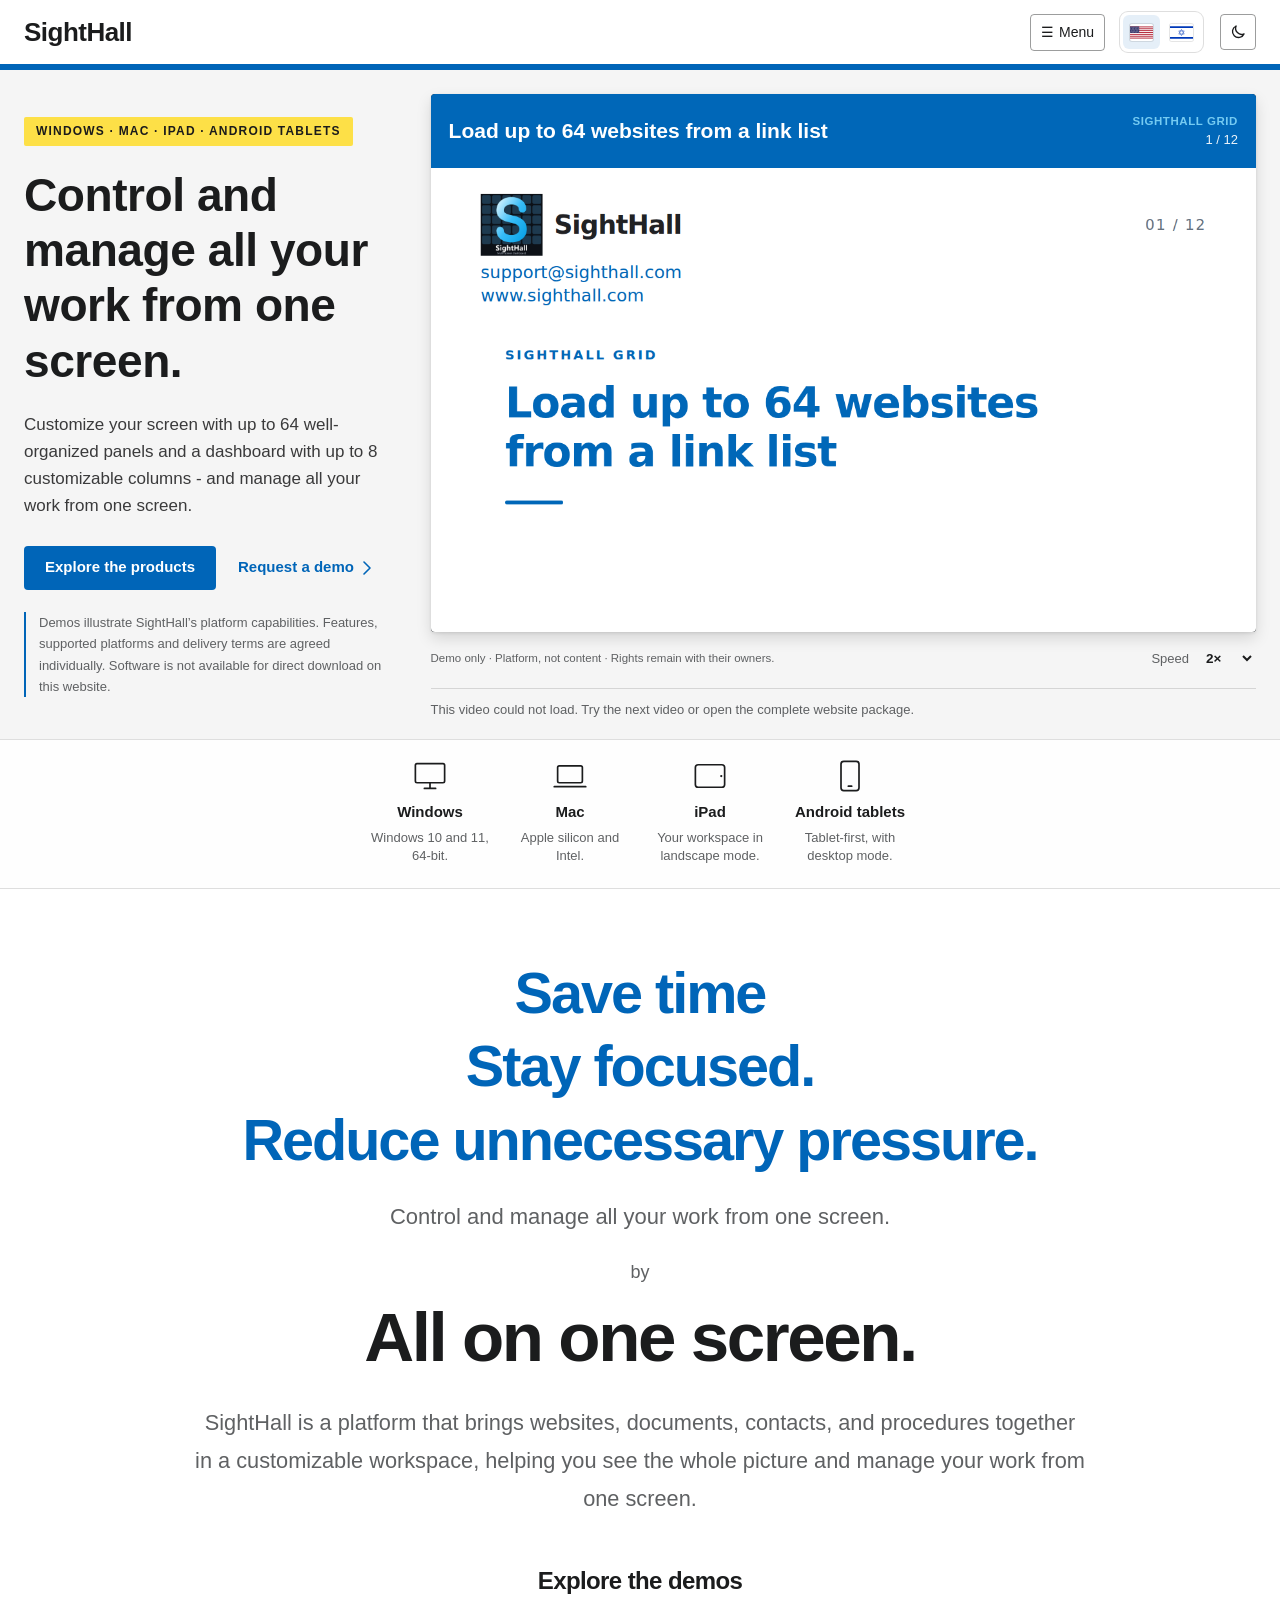
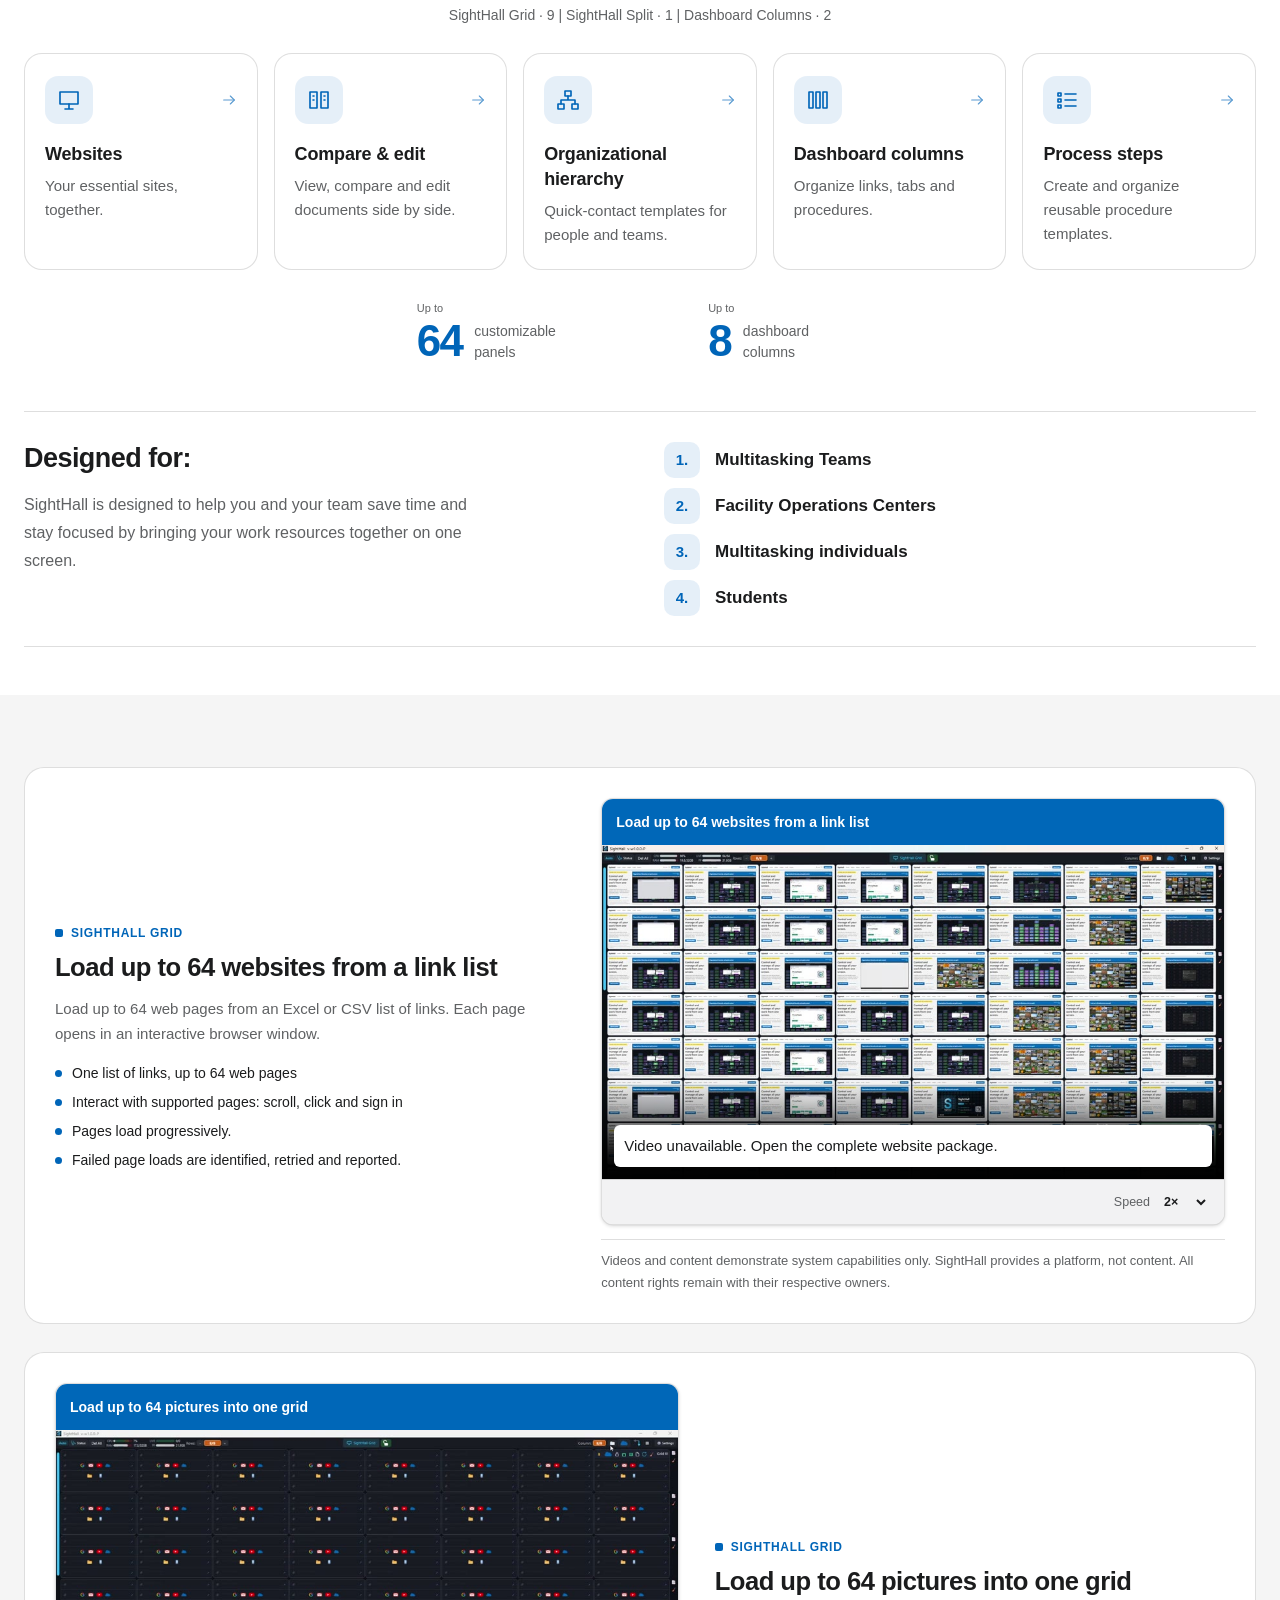
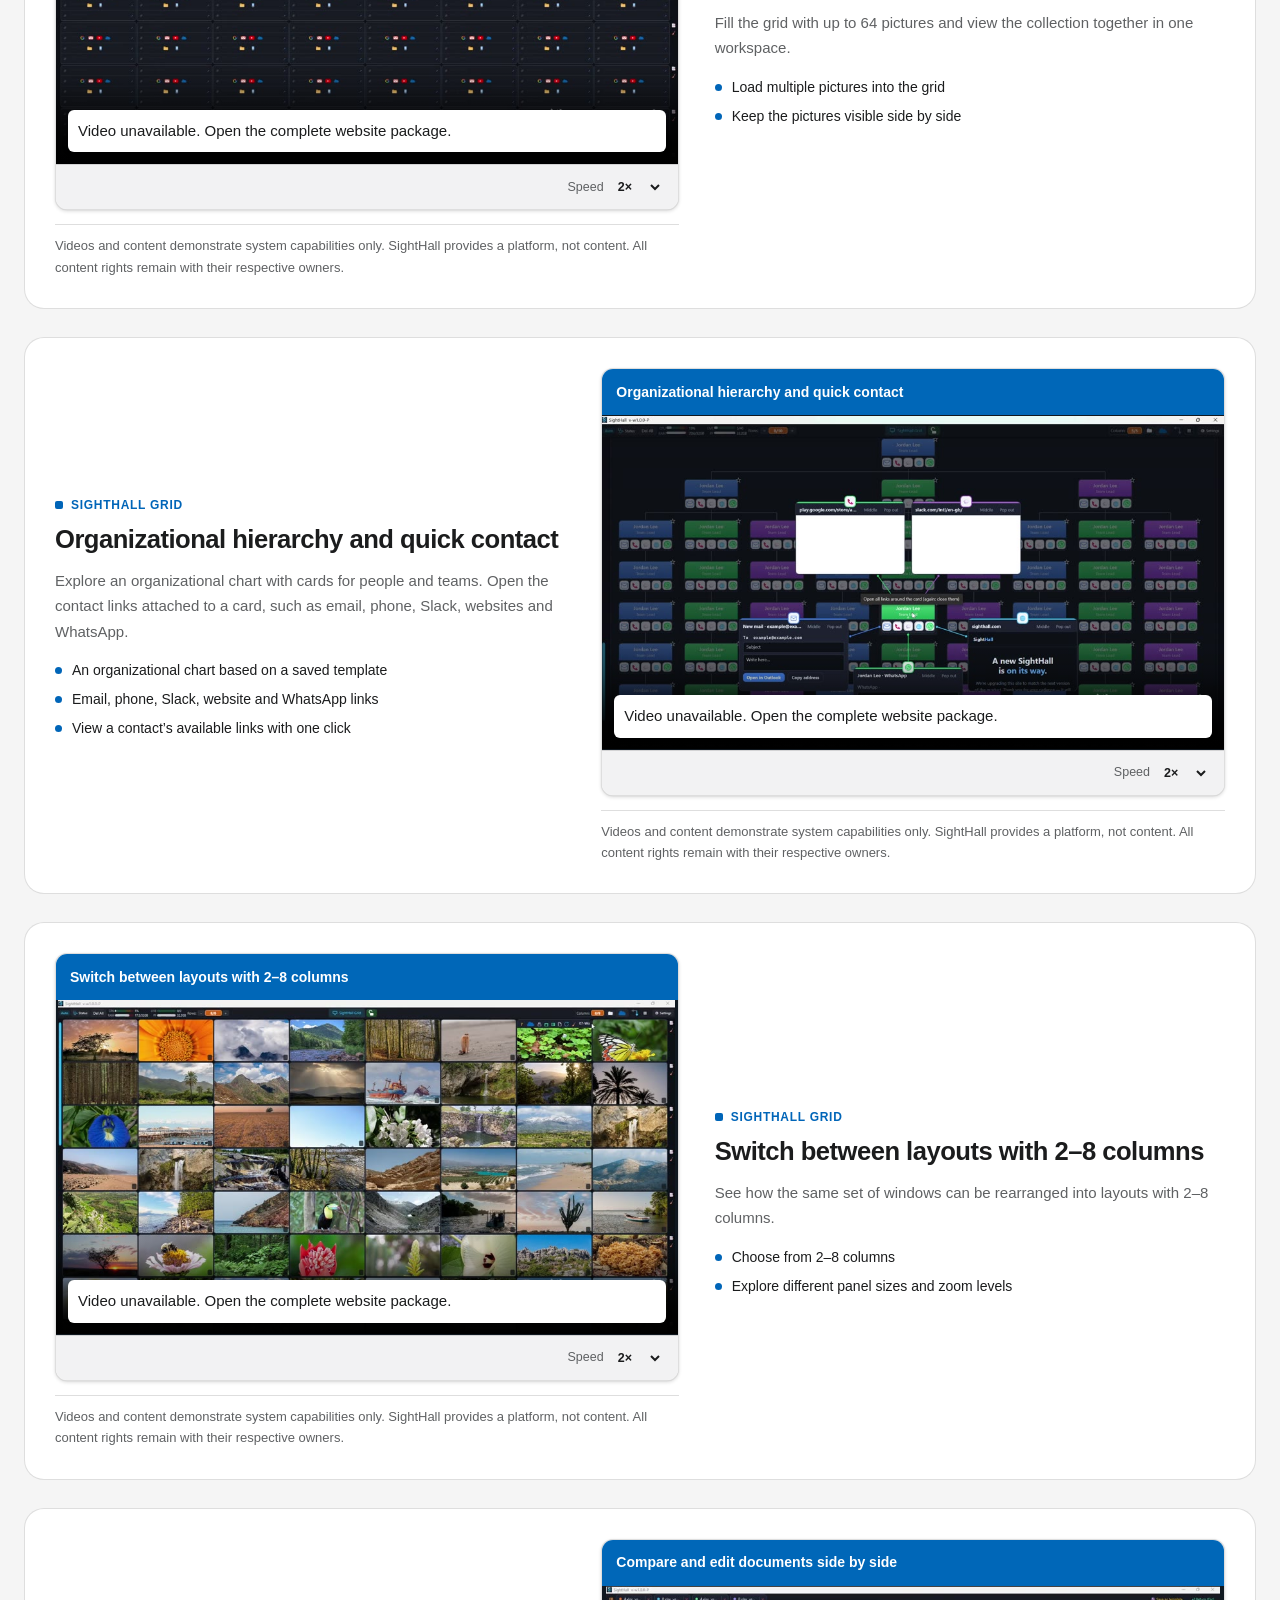
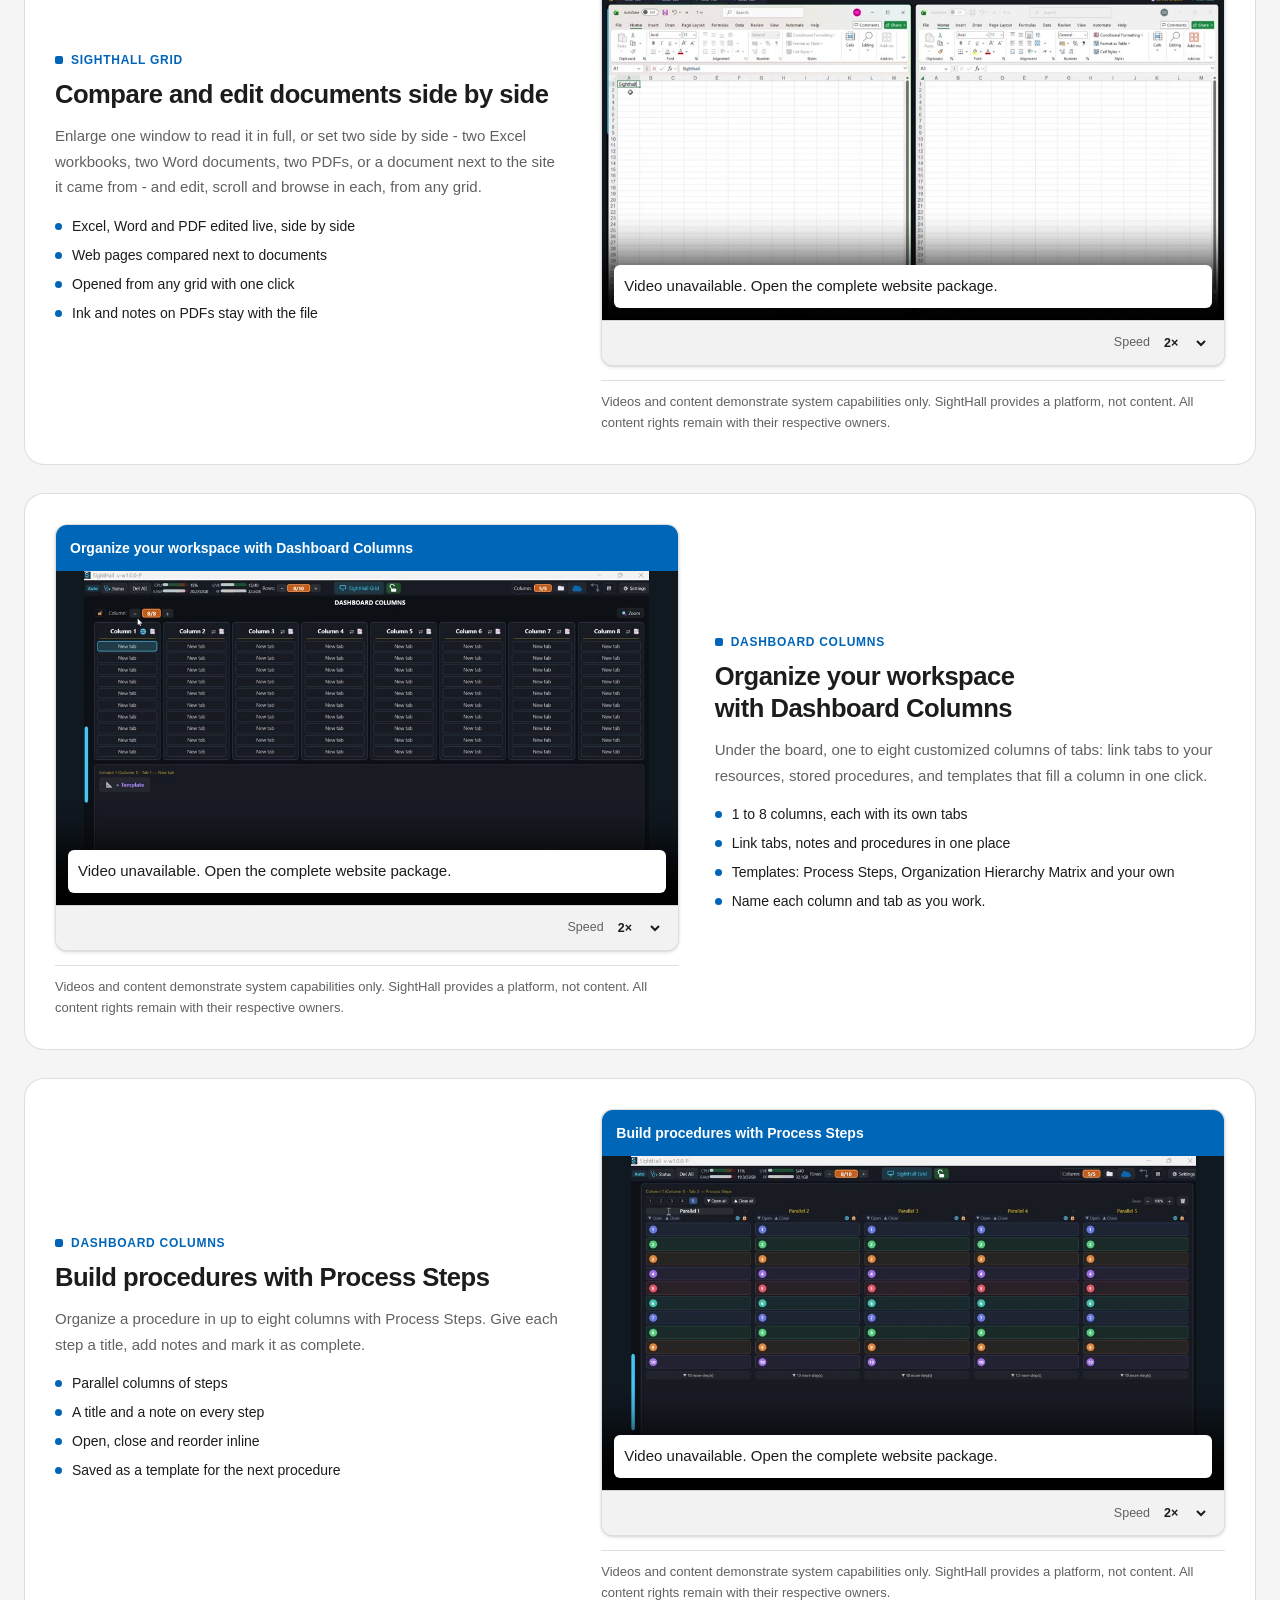
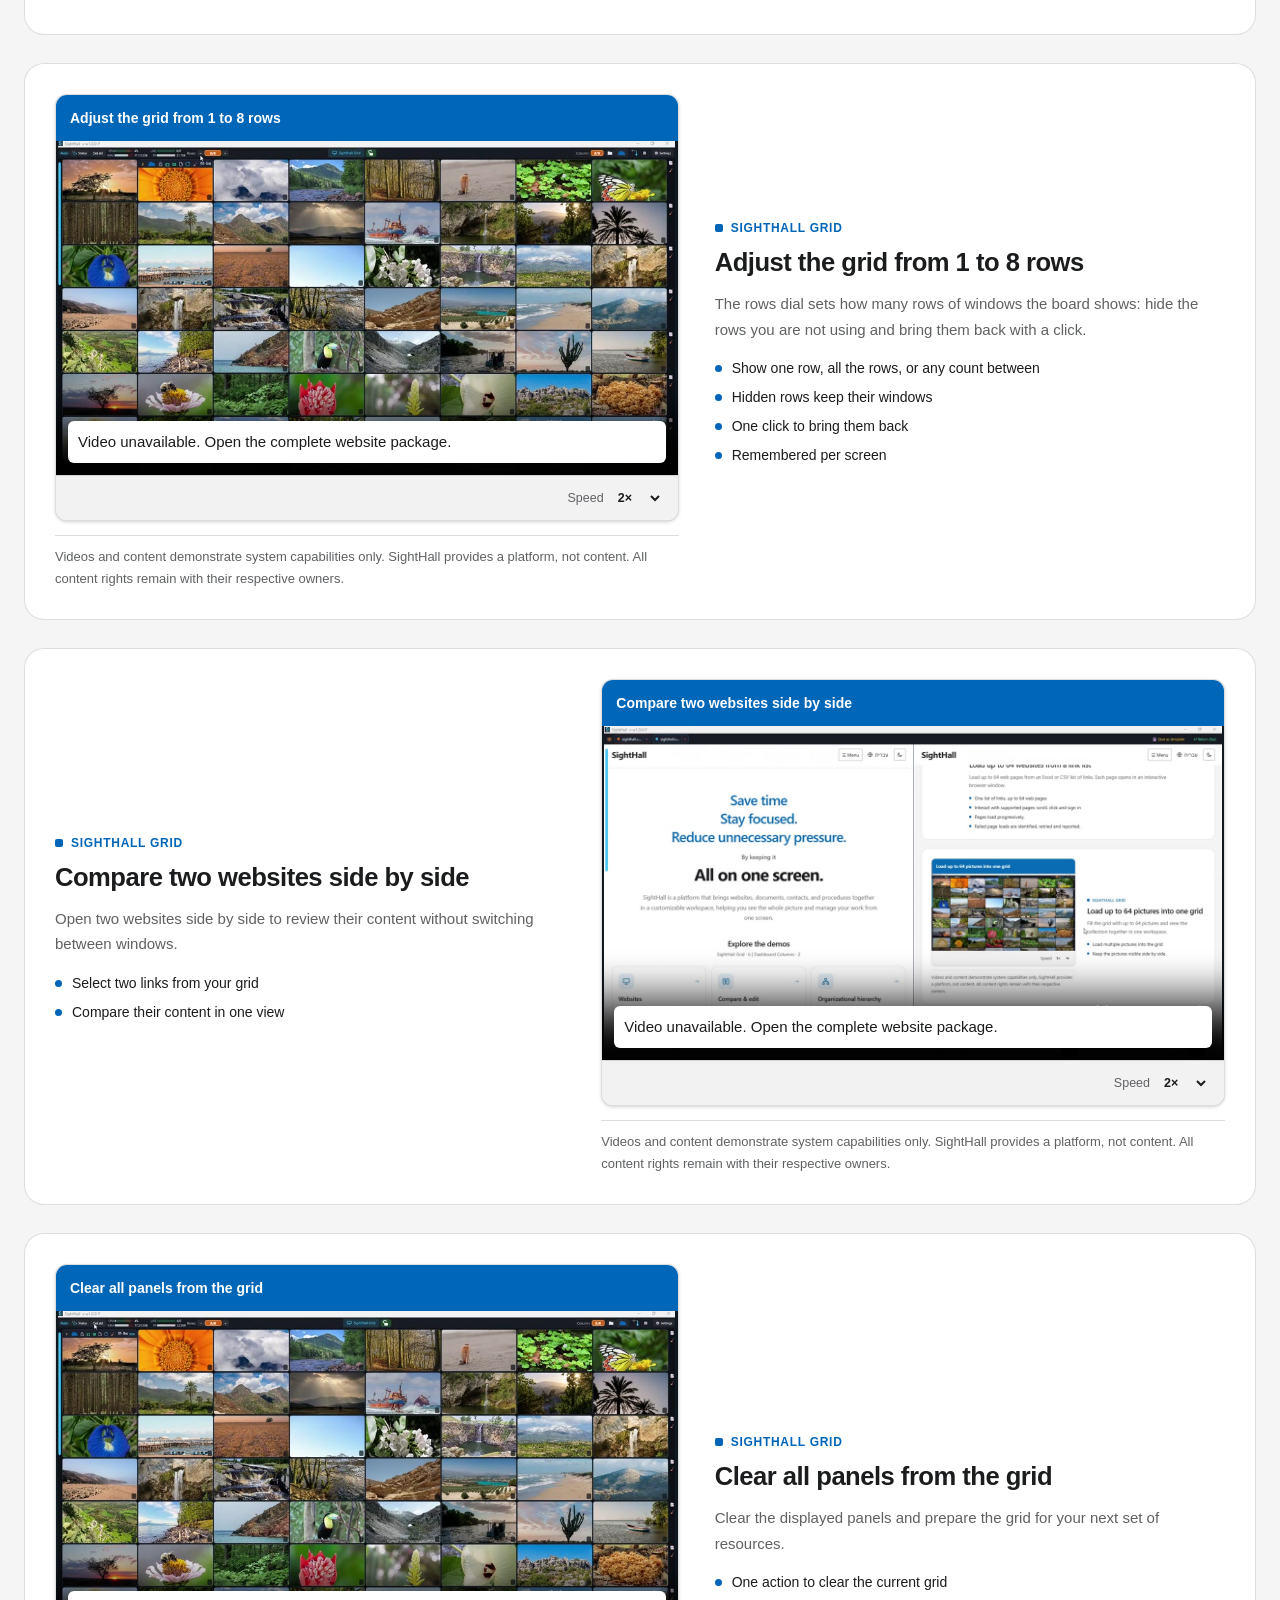
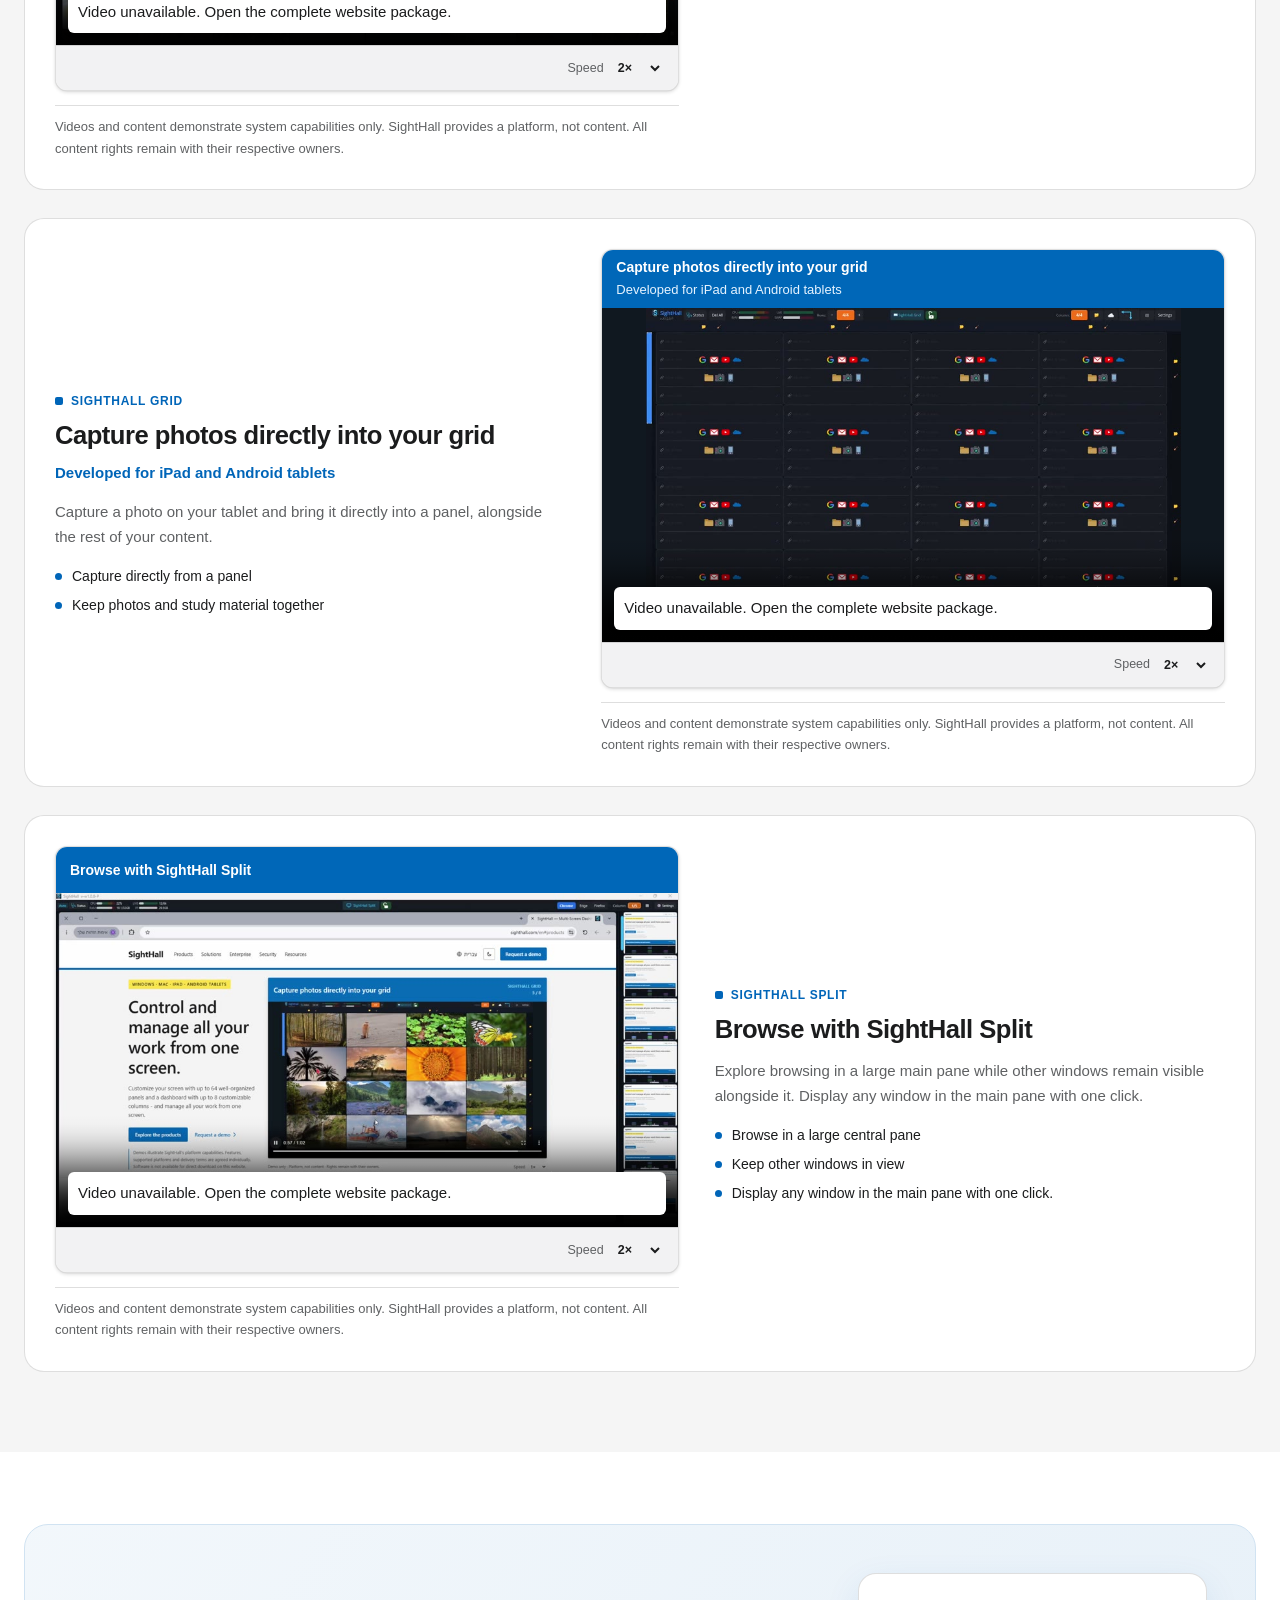
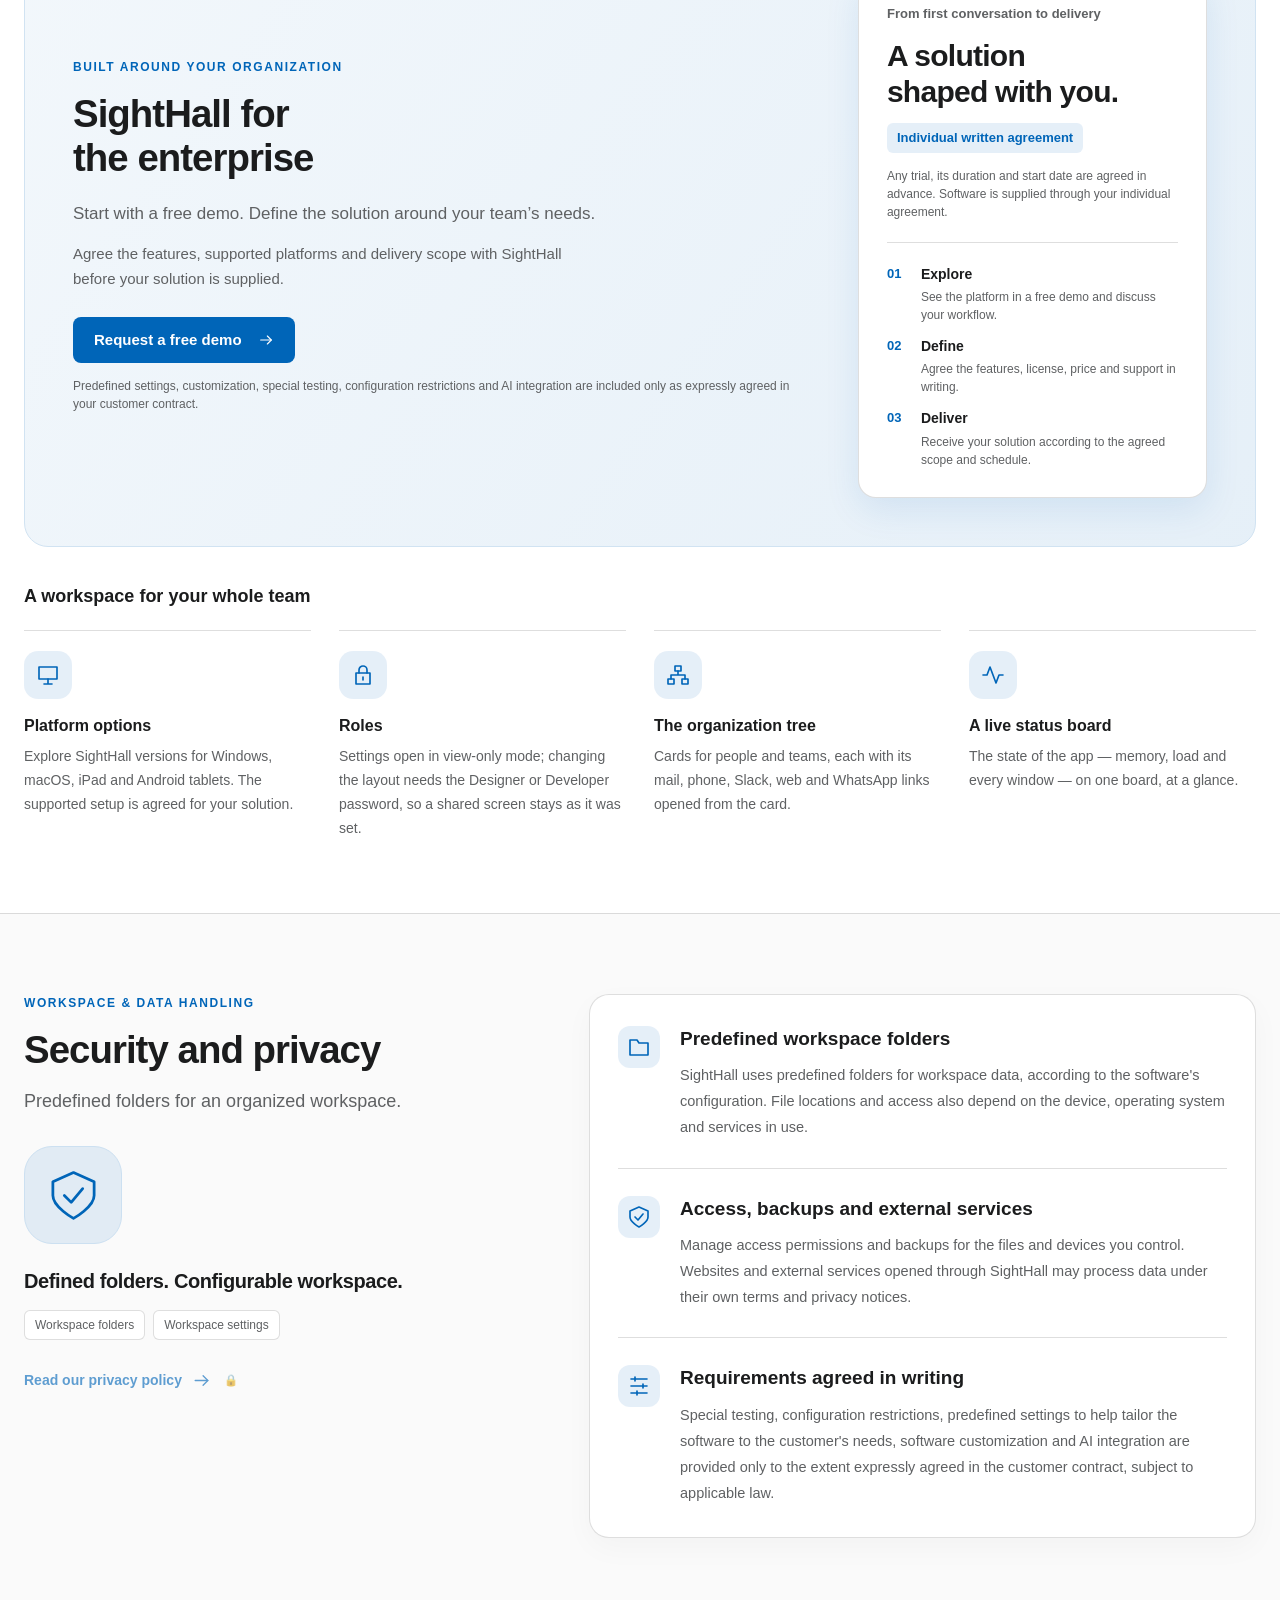
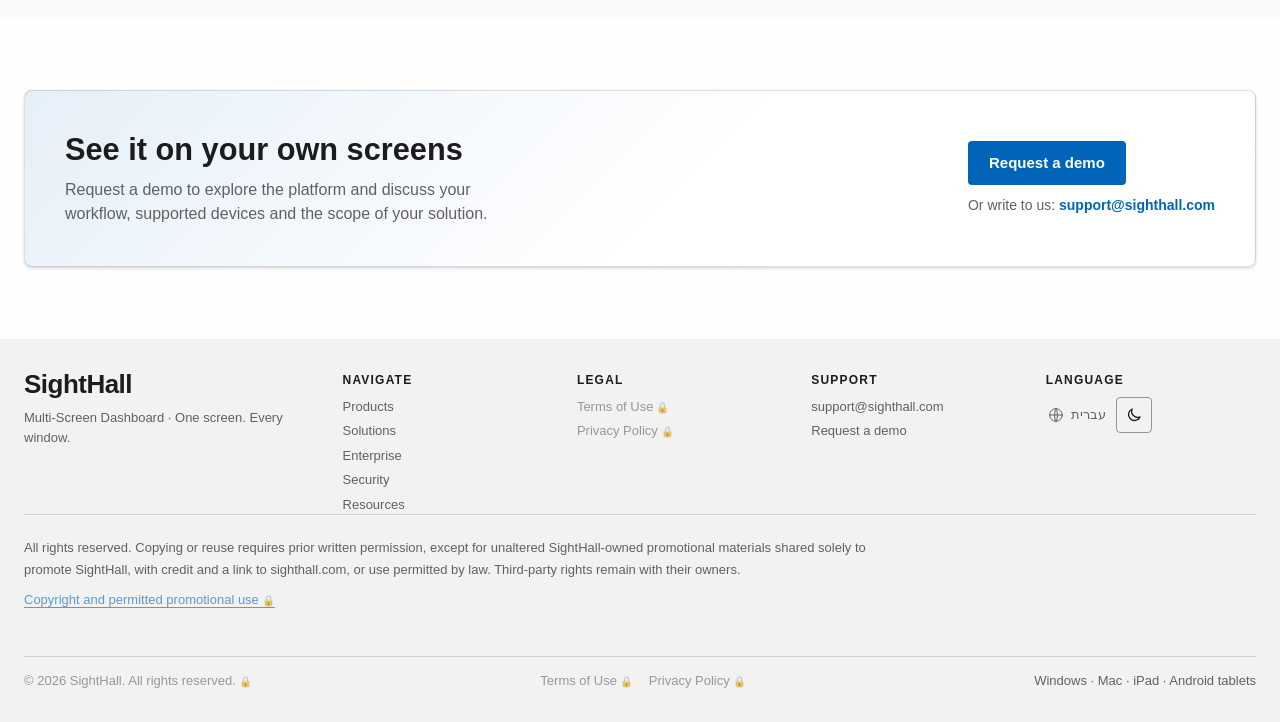
==== commit c46e3306: "Owner 2026-09-25 ("update the published site with the updated attached"): sighthall.com = the owner'" ====
--- a/index.html
+++ b/index.html
@@ -372,6 +372,28 @@
 @media(max-width:500px){.sh-playlist-controls{flex-wrap:wrap}.sh-scene-picker{order:-1;flex-basis:100%}.sh-playlist-controls button{flex:1}.hero-media .frame-bar{flex-wrap:wrap}.sh-media-summary{font-size:12px}}
 @media(max-width:380px){.header .bar{gap:6px}.header .wordmark{font-size:22px}.header .tools{gap:6px}.header .lang svg{display:none}.header .menu-btn{white-space:nowrap;font-size:12px;padding:6px}.footer .cols{grid-template-columns:minmax(0,1fr)}}
 </style>
+<style id="sh-legal-update-style">
+.sh-legal-update-notice {
+  position: fixed;
+  inset: auto;
+  margin: 0;
+  padding: 10px 14px;
+  width: max-content;
+  max-width: calc(100vw - 20px);
+  box-sizing: border-box;
+  border: 1px solid var(--line, #dce3e9);
+  border-radius: 8px;
+  background: var(--surface, #fff);
+  color: var(--muted, #5f6368);
+  font-family: inherit;
+  font-weight: 400;
+  font-size: 13px;
+  line-height: 1.5;
+  box-shadow: 0 4px 18px #00000015;
+  z-index: 10000;
+}
+.sh-legal-update-notice[hidden] { display: none; }
+</style>
 <style>
 /* sighthall.com: the preview's strip and look-tuning bar are not part of the public site. */
 .strip,.tune{display:none!important}
@@ -393,8 +415,9 @@
   // Terms of use / Privacy policy, locked until published (owner 2026-09-25). This hides the pages from visitors; it is
   // not encryption - the page's own script still carries their text.
   const RX=/^\/(en|he)\/(terms|privacy)\/?$/, KEY="sighthall-legal-open", HASH="3fb7b39416f1d067268747fc214494d759d2609f863ace1a8a76705618d5c80b";
-  const T={en:{t:"Not published yet",p:"This page is not published yet. Enter the password to view it.",ph:"Password",open:"Open",cancel:"Cancel",bad:"Wrong password",tip:"Not published yet - password required"},
-           he:{t:"\u05e2\u05d3\u05d9\u05d9\u05df \u05dc\u05d0 \u05e4\u05d5\u05e8\u05e1\u05dd",p:"\u05d4\u05e2\u05de\u05d5\u05d3 \u05e2\u05d3\u05d9\u05d9\u05df \u05dc\u05d0 \u05e4\u05d5\u05e8\u05e1\u05dd. \u05d4\u05d6\u05d9\u05e0\u05d5 \u05e1\u05d9\u05e1\u05de\u05d4 \u05db\u05d3\u05d9 \u05dc\u05e6\u05e4\u05d5\u05ea \u05d1\u05d5.",ph:"\u05e1\u05d9\u05e1\u05de\u05d4",open:"\u05e4\u05ea\u05d9\u05d7\u05d4",cancel:"\u05d1\u05d9\u05d8\u05d5\u05dc",bad:"\u05e1\u05d9\u05e1\u05de\u05d4 \u05e9\u05d2\u05d5\u05d9\u05d4",tip:"\u05e2\u05d3\u05d9\u05d9\u05df \u05dc\u05d0 \u05e4\u05d5\u05e8\u05e1\u05dd - \u05e0\u05d3\u05e8\u05e9\u05ea \u05e1\u05d9\u05e1\u05de\u05d4"}};
+  // The owner's own wording for these pages (their sh-legal-update notice): "This page is being updated."
+  const T={en:{t:"This page is being updated",p:"Enter the password to view it.",ph:"Password",open:"Open",cancel:"Cancel",bad:"Wrong password",tip:"This page is being updated - password required"},
+           he:{t:"\u05d4\u05e2\u05de\u05d5\u05d3 \u05e0\u05de\u05e6\u05d0 \u05d1\u05e2\u05d3\u05db\u05d5\u05df",p:"\u05d4\u05d6\u05d9\u05e0\u05d5 \u05e1\u05d9\u05e1\u05de\u05d4 \u05db\u05d3\u05d9 \u05dc\u05e6\u05e4\u05d5\u05ea \u05d1\u05d5.",ph:"\u05e1\u05d9\u05e1\u05de\u05d4",open:"\u05e4\u05ea\u05d9\u05d7\u05d4",cancel:"\u05d1\u05d9\u05d8\u05d5\u05dc",bad:"\u05e1\u05d9\u05e1\u05de\u05d4 \u05e9\u05d2\u05d5\u05d9\u05d4",tip:"\u05d4\u05e2\u05de\u05d5\u05d3 \u05e0\u05de\u05e6\u05d0 \u05d1\u05e2\u05d3\u05db\u05d5\u05df - \u05e0\u05d3\u05e8\u05e9\u05ea \u05e1\u05d9\u05e1\u05de\u05d4"}};
   const open=()=>{try{return sessionStorage.getItem(KEY)==="1"}catch(e){return false}};
   const legal=h=>{try{const u=new URL(h,location.href);const m=u.origin===location.origin&&u.pathname.match(RX);return m?{to:u.pathname+u.search+u.hash,lang:m[1]}:null}catch(e){return null}};
   // An address typed directly: before the app starts, it becomes the home page, and the dialog asks for the password.
@@ -419,11 +442,14 @@
     document.addEventListener("keydown",esc,true);
     document.body.appendChild(v);inp.focus();
   }
-  // A click on any link to the locked pages asks first (capture phase: before the page's own router sees the click).
+  // A click on any link to the locked pages asks first (capture phase, registered before the page's own scripts: the
+  // router and the page's "being updated" notice never see it). Opened with the password: the browser follows the link.
   document.addEventListener("click",e=>{
-    const a=e.target&&e.target.closest?e.target.closest("a[href]"):null;if(!a||open())return;
+    const a=e.target&&e.target.closest?e.target.closest("a[href]"):null;if(!a)return;
     const g=legal(a.getAttribute("href"));if(!g)return;
-    e.preventDefault();e.stopImmediatePropagation();ask(g);
+    e.stopImmediatePropagation();
+    if(open())return;
+    e.preventDefault();ask(g);
   },true);
   const mark=()=>{if(open())return;document.querySelectorAll("a[href]:not(.sh-locked-link)").forEach(a=>{const g=legal(a.getAttribute("href"));
     if(g){a.classList.add("sh-locked-link");a.setAttribute("aria-disabled","true");a.title=(T[g.lang]||T.en).tip;}});};
@@ -433,7 +459,7 @@
 </script>
 </head>
 <body>
-<div id="root"><div class="backdrop" aria-hidden="true"><div class="art"><div class="glow glow-a"></div><div class="glow glow-b"></div><div class="layer layer-far" style="mask-image: url(&quot;data:image/svg+xml,%3Csvg%20xmlns%3D%22http%3A%2F%2Fwww.w3.org%2F2000%2Fsvg%22%20width%3D%22150%22%20height%3D%22150%22%20viewBox%3D%220%200%20150%20150%22%3E%3Crect%20x%3D%2218%22%20y%3D%2218%22%20width%3D%2248%22%20height%3D%2248%22%20rx%3D%228.64%22%20fill%3D%22%23000%22%2F%3E%3Crect%20x%3D%2218%22%20y%3D%2284%22%20width%3D%2248%22%20height%3D%2248%22%20rx%3D%228.64%22%20fill%3D%22%23000%22%2F%3E%3Crect%20x%3D%2284%22%20y%3D%2218%22%20width%3D%2248%22%20height%3D%2248%22%20rx%3D%228.64%22%20fill%3D%22%23000%22%2F%3E%3Crect%20x%3D%2284%22%20y%3D%2284%22%20width%3D%2248%22%20height%3D%2248%22%20rx%3D%228.64%22%20fill%3D%22%23000%22%2F%3E%3C%2Fsvg%3E&quot;);"></div><div class="layer layer-near" style="mask-image: url(&quot;data:image/svg+xml,%3Csvg%20xmlns%3D%22http%3A%2F%2Fwww.w3.org%2F2000%2Fsvg%22%20width%3D%22210%22%20height%3D%22210%22%20viewBox%3D%220%200%20210%20210%22%3E%3Crect%20x%3D%2225.2%22%20y%3D%2225.2%22%20width%3D%2267.2%22%20height%3D%2267.2%22%20rx%3D%2212.096%22%20fill%3D%22%23000%22%2F%3E%3Crect%20x%3D%2225.2%22%20y%3D%22117.60000000000001%22%20width%3D%2267.2%22%20height%3D%2267.2%22%20rx%3D%2212.096%22%20fill%3D%22%23000%22%2F%3E%3Crect%20x%3D%22117.60000000000001%22%20y%3D%2225.2%22%20width%3D%2267.2%22%20height%3D%2267.2%22%20rx%3D%2212.096%22%20fill%3D%22%23000%22%2F%3E%3Crect%20x%3D%22117.60000000000001%22%20y%3D%22117.60000000000001%22%20width%3D%2267.2%22%20height%3D%2267.2%22%20rx%3D%2212.096%22%20fill%3D%22%23000%22%2F%3E%3C%2Fsvg%3E&quot;);"></div><div class="veil"></div></div></div><div class="strip"><div class="wrap strip-in"><span>SightHall · Private preview</span><span class="ltr">v0.3</span></div></div><header class="header"><a class="skip" href="#main">Skip to content</a><div class="wrap bar"><a class="brand" href="/en"><span class="wordmark" aria-label="SightHall"><span>Sight</span><b>Hall</b></span></a><button class="menu-btn" type="button" aria-label="Menu" aria-expanded="false" aria-controls="site-nav"><span aria-hidden="true">☰</span><span class="sh-menu-text">Menu</span></button><nav id="site-nav" class="nav" aria-label="Menu"><a href="/en#products">Products</a><a href="/en#solutions">Solutions</a><a href="/en#enterprise">Enterprise</a><a href="/en#security">Security</a><a href="/en#resources">Resources</a><a href="/en/terms">Terms</a><a href="/en/privacy">Privacy</a></nav><div class="tools"><div class="sh-language-picker" role="group" aria-label="Site language" dir="ltr"><button type="button" class="sh-language-choice is-active" lang="en" aria-label="English" aria-pressed="true" title="English"><svg class="sh-language-flag" viewBox="0 0 76 40" aria-hidden="true" focusable="false"><rect width="76" height="40" fill="#fff"></rect><rect x="0" y="0" width="76" height="3.076923076923077" fill="#b22234"></rect><rect x="0" y="6.153846153846154" width="76" height="3.076923076923077" fill="#b22234"></rect><rect x="0" y="12.307692307692308" width="76" height="3.076923076923077" fill="#b22234"></rect><rect x="0" y="18.46153846153846" width="76" height="3.076923076923077" fill="#b22234"></rect><rect x="0" y="24.615384615384617" width="76" height="3.076923076923077" fill="#b22234"></rect><rect x="0" y="30.76923076923077" width="76" height="3.076923076923077" fill="#b22234"></rect><rect x="0" y="36.92307692307692" width="76" height="3.076923076923077" fill="#b22234"></rect><rect width="30.4" height="21.53846153846154" fill="#3c3b6e"></rect><polygon points="2.533333333333333,1.1038461538461537 2.8154702544337202,1.765517996546179 3.5319426754432444,1.829378309752459 2.9898404611550067,2.3021743111461284 3.15050784824043,3.0033139979398484 2.533333333333333,2.6338461538461537 1.9161588184262364,3.0033139979398484 2.0768262055116598,2.3021743111461284 1.5347239912234218,1.829378309752459 2.251196412232946,1.765517996546179" fill="#fff"></polygon><polygon points="7.599999999999999,1.1038461538461537 7.882136921100386,1.765517996546179 8.59860934210991,1.829378309752459 8.056507127821673,2.3021743111461284 8.217174514907096,3.0033139979398484 7.599999999999999,2.6338461538461537 6.982825485092902,3.0033139979398484 7.143492872178325,2.3021743111461284 6.601390657890088,1.829378309752459 7.317863078899611,1.765517996546179" fill="#fff"></polygon><polygon points="12.666666666666666,1.1038461538461537 12.948803587767053,1.765517996546179 13.665276008776578,1.829378309752459 13.12317379448834,2.3021743111461284 13.283841181573763,3.0033139979398484 12.666666666666666,2.6338461538461537 12.04949215175957,3.0033139979398484 12.210159538844993,2.3021743111461284 11.668057324556754,1.829378309752459 12.38452974556628,1.765517996546179" fill="#fff"></polygon><polygon points="17.73333333333333,1.1038461538461537 18.01547025443372,1.765517996546179 18.731942675443243,1.829378309752459 18.189840461155004,2.3021743111461284 18.350507848240426,3.0033139979398484 17.73333333333333,2.6338461538461537 17.116158818426236,3.0033139979398484 17.276826205511657,2.3021743111461284 16.73472399122342,1.829378309752459 17.451196412232942,1.765517996546179" fill="#fff"></polygon><polygon points="22.799999999999997,1.1038461538461537 23.082136921100386,1.765517996546179 23.79860934210991,1.829378309752459 23.25650712782167,2.3021743111461284 23.417174514907096,3.0033139979398484 22.799999999999997,2.6338461538461537 22.182825485092902,3.0033139979398484 22.343492872178324,2.3021743111461284 21.801390657890085,1.829378309752459 22.51786307889961,1.765517996546179" fill="#fff"></polygon><polygon points="27.866666666666664,1.1038461538461537 28.148803587767052,1.765517996546179 28.865276008776576,1.829378309752459 28.323173794488337,2.3021743111461284 28.48384118157376,3.0033139979398484 27.866666666666664,2.6338461538461537 27.24949215175957,3.0033139979398484 27.41015953884499,2.3021743111461284 26.86805732455675,1.829378309752459 27.584529745566275,1.765517996546179" fill="#fff"></polygon><polygon points="5.066666666666666,3.2576923076923077 5.348803587767054,3.9193641503923327 6.065276008776578,3.9832244635986127 5.52317379448834,4.4560204649922825 5.683841181573763,5.157160151786003 5.066666666666666,4.787692307692307 4.44949215175957,5.157160151786003 4.610159538844993,4.4560204649922825 4.068057324556755,3.9832244635986127 4.784529745566279,3.9193641503923327" fill="#fff"></polygon><polygon points="10.133333333333333,3.2576923076923077 10.41547025443372,3.9193641503923327 11.131942675443245,3.9832244635986127 10.589840461155006,4.4560204649922825 10.75050784824043,5.157160151786003 10.133333333333333,4.787692307692307 9.516158818426236,5.157160151786003 9.67682620551166,4.4560204649922825 9.13472399122342,3.9832244635986127 9.851196412232946,3.9193641503923327" fill="#fff"></polygon><polygon points="15.199999999999998,3.2576923076923077 15.482136921100384,3.9193641503923327 16.198609342109908,3.9832244635986127 15.656507127821671,4.4560204649922825 15.817174514907094,5.157160151786003 15.199999999999998,4.787692307692307 14.5828254850929,5.157160151786003 14.743492872178324,4.4560204649922825 14.201390657890085,3.9832244635986127 14.917863078899611,3.9193641503923327" fill="#fff"></polygon><polygon points="20.266666666666666,3.2576923076923077 20.548803587767054,3.9193641503923327 21.265276008776578,3.9832244635986127 20.72317379448834,4.4560204649922825 20.883841181573764,5.157160151786003 20.266666666666666,4.787692307692307 19.64949215175957,5.157160151786003 19.810159538844992,4.4560204649922825 19.268057324556754,3.9832244635986127 19.984529745566277,3.9193641503923327" fill="#fff"></polygon><polygon points="25.333333333333332,3.2576923076923077 25.61547025443372,3.9193641503923327 26.331942675443244,3.9832244635986127 25.789840461155006,4.4560204649922825 25.950507848240427,5.157160151786003 25.333333333333332,4.787692307692307 24.716158818426237,5.157160151786003 24.87682620551166,4.4560204649922825 24.33472399122342,3.9832244635986127 25.051196412232944,3.9193641503923327" fill="#fff"></polygon><polygon points="2.533333333333333,5.411538461538462 2.8154702544337202,6.073210304238487 3.5319426754432444,6.137070617444767 2.9898404611550067,6.609866618838437 3.15050784824043,7.311006305632157 2.533333333333333,6.941538461538462 1.9161588184262364,7.311006305632157 2.0768262055116598,6.609866618838437 1.5347239912234218,6.137070617444767 2.251196412232946,6.073210304238487" fill="#fff"></polygon><polygon points="7.599999999999999,5.411538461538462 7.882136921100386,6.073210304238487 8.59860934210991,6.137070617444767 8.056507127821673,6.609866618838437 8.217174514907096,7.311006305632157 7.599999999999999,6.941538461538462 6.982825485092902,7.311006305632157 7.143492872178325,6.609866618838437 6.601390657890088,6.137070617444767 7.317863078899611,6.073210304238487" fill="#fff"></polygon><polygon points="12.666666666666666,5.411538461538462 12.948803587767053,6.073210304238487 13.665276008776578,6.137070617444767 13.12317379448834,6.609866618838437 13.283841181573763,7.311006305632157 12.666666666666666,6.941538461538462 12.04949215175957,7.311006305632157 12.210159538844993,6.609866618838437 11.668057324556754,6.137070617444767 12.38452974556628,6.073210304238487" fill="#fff"></polygon><polygon points="17.73333333333333,5.411538461538462 18.01547025443372,6.073210304238487 18.731942675443243,6.137070617444767 18.189840461155004,6.609866618838437 18.350507848240426,7.311006305632157 17.73333333333333,6.941538461538462 17.116158818426236,7.311006305632157 17.276826205511657,6.609866618838437 16.73472399122342,6.137070617444767 17.451196412232942,6.073210304238487" fill="#fff"></polygon><polygon points="22.799999999999997,5.411538461538462 23.082136921100386,6.073210304238487 23.79860934210991,6.137070617444767 23.25650712782167,6.609866618838437 23.417174514907096,7.311006305632157 22.799999999999997,6.941538461538462 22.182825485092902,7.311006305632157 22.343492872178324,6.609866618838437 21.801390657890085,6.137070617444767 22.51786307889961,6.073210304238487" fill="#fff"></polygon><polygon points="27.866666666666664,5.411538461538462 28.148803587767052,6.073210304238487 28.865276008776576,6.137070617444767 28.323173794488337,6.609866618838437 28.48384118157376,7.311006305632157 27.866666666666664,6.941538461538462 27.24949215175957,7.311006305632157 27.41015953884499,6.609866618838437 26.86805732455675,6.137070617444767 27.584529745566275,6.073210304238487" fill="#fff"></polygon><polygon points="5.066666666666666,7.565384615384615 5.348803587767054,8.22705645808464 6.065276008776578,8.29091677129092 5.52317379448834,8.76371277268459 5.683841181573763,9.46485245947831 5.066666666666666,9.095384615384615 4.44949215175957,9.46485245947831 4.610159538844993,8.76371277268459 4.068057324556755,8.29091677129092 4.784529745566279,8.22705645808464" fill="#fff"></polygon><polygon points="10.133333333333333,7.565384615384615 10.41547025443372,8.22705645808464 11.131942675443245,8.29091677129092 10.589840461155006,8.76371277268459 10.75050784824043,9.46485245947831 10.133333333333333,9.095384615384615 9.516158818426236,9.46485245947831 9.67682620551166,8.76371277268459 9.13472399122342,8.29091677129092 9.851196412232946,8.22705645808464" fill="#fff"></polygon><polygon points="15.199999999999998,7.565384615384615 15.482136921100384,8.22705645808464 16.198609342109908,8.29091677129092 15.656507127821671,8.76371277268459 15.817174514907094,9.46485245947831 15.199999999999998,9.095384615384615 14.5828254850929,9.46485245947831 14.743492872178324,8.76371277268459 14.201390657890085,8.29091677129092 14.917863078899611,8.22705645808464" fill="#fff"></polygon><polygon points="20.266666666666666,7.565384615384615 20.548803587767054,8.22705645808464 21.265276008776578,8.29091677129092 20.72317379448834,8.76371277268459 20.883841181573764,9.46485245947831 20.266666666666666,9.095384615384615 19.64949215175957,9.46485245947831 19.810159538844992,8.76371277268459 19.268057324556754,8.29091677129092 19.984529745566277,8.22705645808464" fill="#fff"></polygon><polygon points="25.333333333333332,7.565384615384615 25.61547025443372,8.22705645808464 26.331942675443244,8.29091677129092 25.789840461155006,8.76371277268459 25.950507848240427,9.46485245947831 25.333333333333332,9.095384615384615 24.716158818426237,9.46485245947831 24.87682620551166,8.76371277268459 24.33472399122342,8.29091677129092 25.051196412232944,8.22705645808464" fill="#fff"></polygon><polygon points="2.533333333333333,9.71923076923077 2.8154702544337202,10.380902611930795 3.5319426754432444,10.444762925137075 2.9898404611550067,10.917558926530745 3.15050784824043,11.618698613324465 2.533333333333333,11.24923076923077 1.9161588184262364,11.618698613324465 2.0768262055116598,10.917558926530745 1.5347239912234218,10.444762925137075 2.251196412232946,10.380902611930795" fill="#fff"></polygon><polygon points="7.599999999999999,9.71923076923077 7.882136921100386,10.380902611930795 8.59860934210991,10.444762925137075 8.056507127821673,10.917558926530745 8.217174514907096,11.618698613324465 7.599999999999999,11.24923076923077 6.982825485092902,11.618698613324465 7.143492872178325,10.917558926530745 6.601390657890088,10.444762925137075 7.317863078899611,10.380902611930795" fill="#fff"></polygon><polygon points="12.666666666666666,9.71923076923077 12.948803587767053,10.380902611930795 13.665276008776578,10.444762925137075 13.12317379448834,10.917558926530745 13.283841181573763,11.618698613324465 12.666666666666666,11.24923076923077 12.04949215175957,11.618698613324465 12.210159538844993,10.917558926530745 11.668057324556754,10.444762925137075 12.38452974556628,10.380902611930795" fill="#fff"></polygon><polygon points="17.73333333333333,9.71923076923077 18.01547025443372,10.380902611930795 18.731942675443243,10.444762925137075 18.189840461155004,10.917558926530745 18.350507848240426,11.618698613324465 17.73333333333333,11.24923076923077 17.116158818426236,11.618698613324465 17.276826205511657,10.917558926530745 16.73472399122342,10.444762925137075 17.451196412232942,10.380902611930795" fill="#fff"></polygon><polygon points="22.799999999999997,9.71923076923077 23.082136921100386,10.380902611930795 23.79860934210991,10.444762925137075 23.25650712782167,10.917558926530745 23.417174514907096,11.618698613324465 22.799999999999997,11.24923076923077 22.182825485092902,11.618698613324465 22.343492872178324,10.917558926530745 21.801390657890085,10.444762925137075 22.51786307889961,10.380902611930795" fill="#fff"></polygon><polygon points="27.866666666666664,9.71923076923077 28.148803587767052,10.380902611930795 28.865276008776576,10.444762925137075 28.323173794488337,10.917558926530745 28.48384118157376,11.618698613324465 27.866666666666664,11.24923076923077 27.24949215175957,11.618698613324465 27.41015953884499,10.917558926530745 26.86805732455675,10.444762925137075 27.584529745566275,10.380902611930795" fill="#fff"></polygon><polygon points="5.066666666666666,11.873076923076923 5.348803587767054,12.534748765776948 6.065276008776578,12.598609078983229 5.52317379448834,13.071405080376898 5.683841181573763,13.772544767170618 5.066666666666666,13.403076923076924 4.44949215175957,13.772544767170618 4.610159538844993,13.071405080376898 4.068057324556755,12.598609078983229 4.784529745566279,12.534748765776948" fill="#fff"></polygon><polygon points="10.133333333333333,11.873076923076923 10.41547025443372,12.534748765776948 11.131942675443245,12.598609078983229 10.589840461155006,13.071405080376898 10.75050784824043,13.772544767170618 10.133333333333333,13.403076923076924 9.516158818426236,13.772544767170618 9.67682620551166,13.071405080376898 9.13472399122342,12.598609078983229 9.851196412232946,12.534748765776948" fill="#fff"></polygon><polygon points="15.199999999999998,11.873076923076923 15.482136921100384,12.534748765776948 16.198609342109908,12.598609078983229 15.656507127821671,13.071405080376898 15.817174514907094,13.772544767170618 15.199999999999998,13.403076923076924 14.5828254850929,13.772544767170618 14.743492872178324,13.071405080376898 14.201390657890085,12.598609078983229 14.917863078899611,12.534748765776948" fill="#fff"></polygon><polygon points="20.266666666666666,11.873076923076923 20.548803587767054,12.534748765776948 21.265276008776578,12.598609078983229 20.72317379448834,13.071405080376898 20.883841181573764,13.772544767170618 20.266666666666666,13.403076923076924 19.64949215175957,13.772544767170618 19.810159538844992,13.071405080376898 19.268057324556754,12.598609078983229 19.984529745566277,12.534748765776948" fill="#fff"></polygon><polygon points="25.333333333333332,11.873076923076923 25.61547025443372,12.534748765776948 26.331942675443244,12.598609078983229 25.789840461155006,13.071405080376898 25.950507848240427,13.772544767170618 25.333333333333332,13.403076923076924 24.716158818426237,13.772544767170618 24.87682620551166,13.071405080376898 24.33472399122342,12.598609078983229 25.051196412232944,12.534748765776948" fill="#fff"></polygon><polygon points="2.533333333333333,14.026923076923076 2.8154702544337202,14.688594919623101 3.5319426754432444,14.752455232829382 2.9898404611550067,15.225251234223052 3.15050784824043,15.926390921016772 2.533333333333333,15.556923076923077 1.9161588184262364,15.926390921016772 2.0768262055116598,15.225251234223052 1.5347239912234218,14.752455232829382 2.251196412232946,14.688594919623101" fill="#fff"></polygon><polygon points="7.599999999999999,14.026923076923076 7.882136921100386,14.688594919623101 8.59860934210991,14.752455232829382 8.056507127821673,15.225251234223052 8.217174514907096,15.926390921016772 7.599999999999999,15.556923076923077 6.982825485092902,15.926390921016772 7.143492872178325,15.225251234223052 6.601390657890088,14.752455232829382 7.317863078899611,14.688594919623101" fill="#fff"></polygon><polygon points="12.666666666666666,14.026923076923076 12.948803587767053,14.688594919623101 13.665276008776578,14.752455232829382 13.12317379448834,15.225251234223052 13.283841181573763,15.926390921016772 12.666666666666666,15.556923076923077 12.04949215175957,15.926390921016772 12.210159538844993,15.225251234223052 11.668057324556754,14.752455232829382 12.38452974556628,14.688594919623101" fill="#fff"></polygon><polygon points="17.73333333333333,14.026923076923076 18.01547025443372,14.688594919623101 18.731942675443243,14.752455232829382 18.189840461155004,15.225251234223052 18.350507848240426,15.926390921016772 17.73333333333333,15.556923076923077 17.116158818426236,15.926390921016772 17.276826205511657,15.225251234223052 16.73472399122342,14.752455232829382 17.451196412232942,14.688594919623101" fill="#fff"></polygon><polygon points="22.799999999999997,14.026923076923076 23.082136921100386,14.688594919623101 23.79860934210991,14.752455232829382 23.25650712782167,15.225251234223052 23.417174514907096,15.926390921016772 22.799999999999997,15.556923076923077 22.182825485092902,15.926390921016772 22.343492872178324,15.225251234223052 21.801390657890085,14.752455232829382 22.51786307889961,14.688594919623101" fill="#fff"></polygon><polygon points="27.866666666666664,14.026923076923076 28.148803587767052,14.688594919623101 28.865276008776576,14.752455232829382 28.323173794488337,15.225251234223052 28.48384118157376,15.926390921016772 27.866666666666664,15.556923076923077 27.24949215175957,15.926390921016772 27.41015953884499,15.225251234223052 26.86805732455675,14.752455232829382 27.584529745566275,14.688594919623101" fill="#fff"></polygon><polygon points="5.066666666666666,16.18076923076923 5.348803587767054,16.842441073469256 6.065276008776578,16.906301386675537 5.52317379448834,17.379097388069205 5.683841181573763,18.080237074862925 5.066666666666666,17.71076923076923 4.44949215175957,18.080237074862925 4.610159538844993,17.379097388069205 4.068057324556755,16.906301386675537 4.784529745566279,16.842441073469256" fill="#fff"></polygon><polygon points="10.133333333333333,16.18076923076923 10.41547025443372,16.842441073469256 11.131942675443245,16.906301386675537 10.589840461155006,17.379097388069205 10.75050784824043,18.080237074862925 10.133333333333333,17.71076923076923 9.516158818426236,18.080237074862925 9.67682620551166,17.379097388069205 9.13472399122342,16.906301386675537 9.851196412232946,16.842441073469256" fill="#fff"></polygon><polygon points="15.199999999999998,16.18076923076923 15.482136921100384,16.842441073469256 16.198609342109908,16.906301386675537 15.656507127821671,17.379097388069205 15.817174514907094,18.080237074862925 15.199999999999998,17.71076923076923 14.5828254850929,18.080237074862925 14.743492872178324,17.379097388069205 14.201390657890085,16.906301386675537 14.917863078899611,16.842441073469256" fill="#fff"></polygon><polygon points="20.266666666666666,16.18076923076923 20.548803587767054,16.842441073469256 21.265276008776578,16.906301386675537 20.72317379448834,17.379097388069205 20.883841181573764,18.080237074862925 20.266666666666666,17.71076923076923 19.64949215175957,18.080237074862925 19.810159538844992,17.379097388069205 19.268057324556754,16.906301386675537 19.984529745566277,16.842441073469256" fill="#fff"></polygon><polygon points="25.333333333333332,16.18076923076923 25.61547025443372,16.842441073469256 26.331942675443244,16.906301386675537 25.789840461155006,17.379097388069205 25.950507848240427,18.080237074862925 25.333333333333332,17.71076923076923 24.716158818426237,18.080237074862925 24.87682620551166,17.379097388069205 24.33472399122342,16.906301386675537 25.051196412232944,16.842441073469256" fill="#fff"></polygon><polygon points="2.533333333333333,18.334615384615383 2.8154702544337202,18.99628722731541 3.5319426754432444,19.06014754052169 2.9898404611550067,19.53294354191536 3.15050784824043,20.23408322870908 2.533333333333333,19.864615384615384 1.9161588184262364,20.23408322870908 2.0768262055116598,19.53294354191536 1.5347239912234218,19.06014754052169 2.251196412232946,18.99628722731541" fill="#fff"></polygon><polygon points="7.599999999999999,18.334615384615383 7.882136921100386,18.99628722731541 8.59860934210991,19.06014754052169 8.056507127821673,19.53294354191536 8.217174514907096,20.23408322870908 7.599999999999999,19.864615384615384 6.982825485092902,20.23408322870908 7.143492872178325,19.53294354191536 6.601390657890088,19.06014754052169 7.317863078899611,18.99628722731541" fill="#fff"></polygon><polygon points="12.666666666666666,18.334615384615383 12.948803587767053,18.99628722731541 13.665276008776578,19.06014754052169 13.12317379448834,19.53294354191536 13.283841181573763,20.23408322870908 12.666666666666666,19.864615384615384 12.04949215175957,20.23408322870908 12.210159538844993,19.53294354191536 11.668057324556754,19.06014754052169 12.38452974556628,18.99628722731541" fill="#fff"></polygon><polygon points="17.73333333333333,18.334615384615383 18.01547025443372,18.99628722731541 18.731942675443243,19.06014754052169 18.189840461155004,19.53294354191536 18.350507848240426,20.23408322870908 17.73333333333333,19.864615384615384 17.116158818426236,20.23408322870908 17.276826205511657,19.53294354191536 16.73472399122342,19.06014754052169 17.451196412232942,18.99628722731541" fill="#fff"></polygon><polygon points="22.799999999999997,18.334615384615383 23.082136921100386,18.99628722731541 23.79860934210991,19.06014754052169 23.25650712782167,19.53294354191536 23.417174514907096,20.23408322870908 22.799999999999997,19.864615384615384 22.182825485092902,20.23408322870908 22.343492872178324,19.53294354191536 21.801390657890085,19.06014754052169 22.51786307889961,18.99628722731541" fill="#fff"></polygon><polygon points="27.866666666666664,18.334615384615383 28.148803587767052,18.99628722731541 28.865276008776576,19.06014754052169 28.323173794488337,19.53294354191536 28.48384118157376,20.23408322870908 27.866666666666664,19.864615384615384 27.24949215175957,20.23408322870908 27.41015953884499,19.53294354191536 26.86805732455675,19.06014754052169 27.584529745566275,18.99628722731541" fill="#fff"></polygon></svg></button><button type="button" class="sh-language-choice" lang="he" aria-label="עברית" aria-pressed="false" title="עברית"><svg class="sh-language-flag" viewBox="0 0 66 48" aria-hidden="true" focusable="false"><rect width="66" height="48" fill="#fff"></rect><path d="M0 6h66v5H0zM0 37h66v5H0z" fill="#0038b8"></path><path d="M33 15 25.2 28.5h15.6zM33 33l-7.8-13.5h15.6z" fill="none" stroke="#0038b8" stroke-width="1.3"></path></svg></button></div><button class="iconbtn" type="button" aria-label="Switch to the dark theme" title="Switch to the dark theme"><svg viewBox="0 0 24 24" fill="none" stroke="currentColor" stroke-width="1.8" stroke-linecap="round" stroke-linejoin="round" aria-hidden="true"><path d="M20 14.5A8 8 0 0 1 9.5 4a8 8 0 1 0 10.5 10.5z"></path></svg></button><button type="button" class="btn btn-primary btn-small demo-top sh-demo-trigger" aria-haspopup="dialog" aria-controls="sh-demo-dialog">Request a demo</button></div></div><div class="banner-line" aria-hidden="true"></div></header><main id="main"><div id="top"></div><section class="hero" id="products"><div class="wrap grid"><div class="hero-copy"><div class="eyebrow ltr">Windows · Mac · iPad · Android tablets</div><h1>Control and manage all your work from one screen.</h1><p class="lead">Customize your screen with up to 64 well-organized panels and a dashboard with up to 8 customizable columns - and manage all your work from one screen.</p><div class="ctas"><a class="btn btn-primary" href="#solutions">Explore the products</a><button type="button" class="textlink sh-demo-trigger" aria-haspopup="dialog" aria-controls="sh-demo-dialog">Request a demo <svg class="chev" viewBox="0 0 8 14" fill="none" stroke="currentColor" stroke-width="1.6" stroke-linecap="round" stroke-linejoin="round" aria-hidden="true"><path d="M1 1l6 6-6 6"></path></svg></button></div><p class="sh-engagement-note">Demos illustrate SightHall’s platform capabilities. Features, supported platforms and delivery terms are agreed individually. Software is not available for direct download on this website.</p></div><div class="hero-media"><div class="frame"><div class="frame-bar scene" aria-live="polite"><span class="sh-clip-heading"><span class="ttl">Load up to 64 websites from a link list</span></span><span class="tag"><b class="ltr">SightHall Grid</b><span class="ltr">1 / 12</span></span></div><video data-sh-src="media/brand/sighthall-contact-card.mp4" data-sh-poster="media/brand/sighthall-contact-card.png" data-card-position="start" data-card-phase="card" controls="" playsinline="" preload="metadata" aria-label="Load up to 64 websites from a link list"></video></div><div class="frame-foot sh-speed-only sh-hero-footer"><p class="sh-demo-notice sh-hero-notice" title="Videos and content demonstrate system capabilities only. SightHall provides a platform, not content. All content rights remain with their respective owners." tabindex="0" role="region" aria-label="Demo content notice">Demo only · Platform, not content · Rights remain with their owners.</p><label class="speed ltr"><span class="speed-label">Speed</span><select aria-label="Speed"><option value="1">1×</option><option value="1.5">1.5×</option><option value="2">2×</option><option value="3">3×</option></select></label></div></div></div></section><section id="platforms" class="platforms" aria-label="The same SightHall on every desk"><div class="wrap"><div class="cards"><div class="pcard"><div class="icon"><svg viewBox="0 0 32 32" fill="none" stroke="currentColor" stroke-width="1.5" stroke-linecap="round" stroke-linejoin="round" aria-hidden="true"><rect x="3" y="5" width="26" height="17" rx="1.5"></rect><path d="M11 27h10M16 22v5"></path></svg></div><h3 class="ltr">Windows</h3><p>Windows 10 and 11, 64-bit.</p></div><div class="pcard"><div class="icon"><svg viewBox="0 0 32 32" fill="none" stroke="currentColor" stroke-width="1.5" stroke-linecap="round" stroke-linejoin="round" aria-hidden="true"><rect x="5" y="7" width="22" height="15" rx="1.5"></rect><path d="M2 25.5h28"></path></svg></div><h3 class="ltr">Mac</h3><p>Apple silicon and Intel.</p></div><div class="pcard"><div class="icon"><svg viewBox="0 0 32 32" fill="none" stroke="currentColor" stroke-width="1.5" stroke-linecap="round" stroke-linejoin="round" aria-hidden="true"><rect x="3" y="6" width="26" height="20" rx="2.5"></rect><circle cx="26" cy="16" r="1" fill="currentColor" stroke="none"></circle></svg></div><h3 class="ltr">iPad</h3><p>Your workspace in landscape mode.</p></div><div class="pcard"><div class="icon"><svg viewBox="0 0 32 32" fill="none" stroke="currentColor" stroke-width="1.5" stroke-linecap="round" stroke-linejoin="round" aria-hidden="true"><rect x="8" y="3" width="16" height="26" rx="2.5"></rect><path d="M14.5 25h3"></path></svg></div><h3 class="ltr">Android tablets</h3><p>Tablet-first, with desktop mode.</p></div></div></div></section><section id="solutions" class="solutions-refresh sh-overview-section" aria-labelledby="sh-solutions-title"><div class="wrap"><div class="sh-solutions-intro"><div class="sh-solutions-top"><div class="sh-solutions-copy"><h2 id="sh-solutions-title" class="sh-solutions-focus"><span class="sh-solutions-accent">Save time</span><span id="benefits" class="sh-solutions-accent">Stay focused.</span><span class="sh-solutions-pressure">Reduce unnecessary pressure.</span></h2><p class="sh-solutions-answer"><span class="sh-solutions-answer-lead">Control and manage all your work from one screen.</span> <span class="sh-solutions-answer-bridge">by</span> <span class="sh-solutions-answer-main">All on one screen.</span></p><p class="sh-solutions-definition">SightHall is a platform that brings websites, documents, contacts, and procedures together in a customizable workspace, helping you see the whole picture and manage your work from one screen.</p></div><section id="demos" class="sh-feature-board" aria-labelledby="sh-demos-title"><div class="sh-feature-board-heading"><h3 id="sh-demos-title" class="sh-solutions-explore">Explore the demos</h3><p class="sh-media-summary ltr">SightHall Grid · 9  |  SightHall Split · 1  |  Dashboard Columns · 2</p></div><nav class="sh-capability-grid" aria-label="Find your workflow"><a href="#film-load-64-pages" class="sh-capability-tile"><div class="sh-capability-top"><svg class="sh-icon " viewBox="0 0 24 24" fill="none" stroke="currentColor" stroke-width="1.65" stroke-linecap="round" stroke-linejoin="round" aria-hidden="true" focusable="false"><path d="M3 4h18v12H3z"></path><path d="M8 21h8M12 16v5"></path></svg><svg class="sh-icon sh-direction-arrow" viewBox="0 0 24 24" fill="none" stroke="currentColor" stroke-width="1.65" stroke-linecap="round" stroke-linejoin="round" aria-hidden="true" focusable="false"><path d="M4 12h16"></path><path d="m14 6 6 6-6 6"></path></svg></div><h4>Websites</h4><p>Your essential sites, together.</p></a><a href="#film-compare-edit" class="sh-capability-tile"><div class="sh-capability-top"><svg class="sh-icon " viewBox="0 0 24 24" fill="none" stroke="currentColor" stroke-width="1.65" stroke-linecap="round" stroke-linejoin="round" aria-hidden="true" focusable="false"><path d="M3 4h7v16H3z"></path><path d="M14 4h7v16h-7z"></path><path d="M6 8h1M6 12h1M17 8h1M17 12h1"></path></svg><svg class="sh-icon sh-direction-arrow" viewBox="0 0 24 24" fill="none" stroke="currentColor" stroke-width="1.65" stroke-linecap="round" stroke-linejoin="round" aria-hidden="true" focusable="false"><path d="M4 12h16"></path><path d="m14 6 6 6-6 6"></path></svg></div><h4>Compare &amp; edit</h4><p>View, compare and edit documents side by side.</p></a><a href="#film-hierarchy" class="sh-capability-tile"><div class="sh-capability-top"><svg class="sh-icon " viewBox="0 0 24 24" fill="none" stroke="currentColor" stroke-width="1.65" stroke-linecap="round" stroke-linejoin="round" aria-hidden="true" focusable="false"><path d="M9 3h6v5H9z"></path><path d="M2 16h6v5H2z"></path><path d="M16 16h6v5h-6z"></path><path d="M12 8v4M5 16v-4h14v4"></path></svg><svg class="sh-icon sh-direction-arrow" viewBox="0 0 24 24" fill="none" stroke="currentColor" stroke-width="1.65" stroke-linecap="round" stroke-linejoin="round" aria-hidden="true" focusable="false"><path d="M4 12h16"></path><path d="m14 6 6 6-6 6"></path></svg></div><h4>Organizational hierarchy</h4><p>Quick-contact templates for people and teams.</p></a><a href="#film-dashboard-columns" class="sh-capability-tile"><div class="sh-capability-top"><svg class="sh-icon " viewBox="0 0 24 24" fill="none" stroke="currentColor" stroke-width="1.65" stroke-linecap="round" stroke-linejoin="round" aria-hidden="true" focusable="false"><path d="M3 4h4v16H3z"></path><path d="M10 4h4v16h-4z"></path><path d="M17 4h4v16h-4z"></path></svg><svg class="sh-icon sh-direction-arrow" viewBox="0 0 24 24" fill="none" stroke="currentColor" stroke-width="1.65" stroke-linecap="round" stroke-linejoin="round" aria-hidden="true" focusable="false"><path d="M4 12h16"></path><path d="m14 6 6 6-6 6"></path></svg></div><h4>Dashboard columns</h4><p>Organize links, tabs and procedures.</p></a><a href="#film-process-steps" class="sh-capability-tile"><div class="sh-capability-top"><svg class="sh-icon " viewBox="0 0 24 24" fill="none" stroke="currentColor" stroke-width="1.65" stroke-linecap="round" stroke-linejoin="round" aria-hidden="true" focusable="false"><path d="M3 5h3v3H3zM10 6h11"></path><path d="M3 11h3v3H3zM10 12h11"></path><path d="M3 17h3v3H3zM10 18h11"></path></svg><svg class="sh-icon sh-direction-arrow" viewBox="0 0 24 24" fill="none" stroke="currentColor" stroke-width="1.65" stroke-linecap="round" stroke-linejoin="round" aria-hidden="true" focusable="false"><path d="M4 12h16"></path><path d="m14 6 6 6-6 6"></path></svg></div><h4>Process steps</h4><p>Create and organize reusable procedure templates.</p></a></nav><div class="sh-board-limits"><div class="sh-board-limit"><span class="sh-board-limit-prefix">Up to</span><strong class="ltr">64</strong><span class="sh-board-limit-label">customizable panels</span></div><div class="sh-board-limit"><span class="sh-board-limit-prefix">Up to</span><strong class="ltr">8</strong><span class="sh-board-limit-label">dashboard columns</span></div></div></section></div><section class="sh-designed-section" aria-labelledby="sh-designed-title"><div class="sh-designed-copy"><h3 id="sh-designed-title">Designed for:</h3><p>SightHall is designed to help you and your team save time and stay focused by bringing your work resources together on one screen.</p></div><ol class="sh-designed-list" role="list"><li><span class="sh-audience-number" aria-hidden="true">1.</span><span class="sh-audience-name">Multitasking Teams</span></li><li><span class="sh-audience-number" aria-hidden="true">2.</span><span class="sh-audience-name">Facility Operations Centers</span></li><li><span class="sh-audience-number" aria-hidden="true">3.</span><span class="sh-audience-name">Multitasking individuals</span></li><li><span class="sh-audience-number" aria-hidden="true">4.</span><span class="sh-audience-name">Students</span></li></ol></section></div></div></section><section id="loading-demos" class="solutions-refresh sh-demo-section" aria-label="Load links and pictures"><div class="wrap"><div class="modes"><article class="mode" id="film-load-64-pages"><div class="mode-text"><div class="name ltr">SightHall Grid</div>   <h3>Load up to 64 websites from a link list</h3><p>Load up to 64 web pages from an Excel or CSV list of links. Each page opens in an interactive browser window.</p><ul><li>One list of links, up to 64 web pages</li><li>Interact with supported pages: scroll, click and sign in</li><li>Pages load progressively.</li><li>Failed page loads are identified, retried and reported.</li></ul></div><div class="mode-media"><figure class="showcase" aria-label="Load up to 64 websites from a link list" style="--demo-aspect: 1.86;"><div class="clip-bar"><span class="sh-clip-heading"><span class="ttl">Load up to 64 websites from a link list</span></span></div><div class="stage"><video data-sh-src="media/grid/load-64-links.mp4" controls="" playsinline="" preload="metadata" data-sh-poster="media/grid/load-64-links-poster.jpg" aria-label="Load up to 64 websites from a link list" data-card-position="end" data-card-phase="demo">Your browser cannot play this video.</video></div><figcaption class="foot clip-foot"><label class="speed ltr"><span class="speed-label">Speed</span><select aria-label="Speed"><option value="1">1×</option><option value="1.5">1.5×</option><option value="2">2×</option><option value="3">3×</option></select></label></figcaption></figure><p class="sh-demo-notice">Videos and content demonstrate system capabilities only. SightHall provides a platform, not content. All content rights remain with their respective owners.</p></div></article><article class="mode flip" id="film-load-64-pictures"><div class="mode-text"><div class="name ltr">SightHall Grid</div>   <h3>Load up to 64 pictures into one grid</h3><p>Fill the grid with up to 64 pictures and view the collection together in one workspace.</p><ul><li>Load multiple pictures into the grid</li><li>Keep the pictures visible side by side</li></ul></div><div class="mode-media"><figure class="showcase" aria-label="Load up to 64 pictures into one grid" style="--demo-aspect: 1.86;"><div class="clip-bar"><span class="sh-clip-heading"><span class="ttl">Load up to 64 pictures into one grid</span></span></div><div class="stage"><video data-sh-src="media/grid/load-64-pictures.mp4" controls="" playsinline="" preload="metadata" data-sh-poster="media/grid/load-64-pictures-poster.jpg" aria-label="Load up to 64 pictures into one grid" data-card-position="end" data-card-phase="demo">Your browser cannot play this video.</video></div><figcaption class="foot clip-foot"><label class="speed ltr"><span class="speed-label">Speed</span><select aria-label="Speed"><option value="1">1×</option><option value="1.5">1.5×</option><option value="2">2×</option><option value="3">3×</option></select></label></figcaption></figure><p class="sh-demo-notice">Videos and content demonstrate system capabilities only. SightHall provides a platform, not content. All content rights remain with their respective owners.</p></div></article></div></div></section><section id="demo-videos" class="solutions-refresh sh-demo-section" aria-labelledby="sh-demos-title"><div class="wrap"><div class="modes"><article class="mode" id="film-hierarchy"><div class="mode-text"><div class="name ltr">SightHall Grid</div>   <h3>Organizational hierarchy and quick contact</h3><p>Explore an organizational chart with cards for people and teams. Open the contact links attached to a card, such as email, phone, Slack, websites and WhatsApp.</p><ul><li>An organizational chart based on a saved template</li><li>Email, phone, Slack, website and WhatsApp links</li><li>View a contact’s available links with one click</li></ul></div><div class="mode-media"><figure class="showcase" aria-label="Organizational hierarchy and quick contact" style="--demo-aspect: 1.86;"><div class="clip-bar"><span class="sh-clip-heading"><span class="ttl">Organizational hierarchy and quick contact</span></span></div><div class="stage"><video data-sh-src="media/grid/organization-hierarchy.mp4" controls="" playsinline="" preload="metadata" data-sh-poster="media/grid/organization-hierarchy-poster.jpg" aria-label="Organizational hierarchy and quick contact" data-card-position="end" data-card-phase="demo">Your browser cannot play this video.</video></div><figcaption class="foot clip-foot"><label class="speed ltr"><span class="speed-label">Speed</span><select aria-label="Speed"><option value="1">1×</option><option value="1.5">1.5×</option><option value="2">2×</option><option value="3">3×</option></select></label></figcaption></figure><p class="sh-demo-notice">Videos and content demonstrate system capabilities only. SightHall provides a platform, not content. All content rights remain with their respective owners.</p></div></article><article class="mode flip" id="film-columns-2-8"><div class="mode-text"><div class="name ltr">SightHall Grid</div>   <h3>Switch between layouts with 2–8 columns</h3><p>See how the same set of windows can be rearranged into layouts with 2–8 columns.</p><ul><li>Choose from 2–8 columns</li><li>Explore different panel sizes and zoom levels</li></ul></div><div class="mode-media"><figure class="showcase" aria-label="Switch between layouts with 2–8 columns" style="--demo-aspect: 1.86;"><div class="clip-bar"><span class="sh-clip-heading"><span class="ttl">Switch between layouts with 2–8 columns</span></span></div><div class="stage"><video data-sh-src="media/grid/columns-2-8.mp4" controls="" playsinline="" preload="metadata" data-sh-poster="media/grid/columns-2-8-poster.jpg" aria-label="Switch between layouts with 2–8 columns" data-card-position="end" data-card-phase="demo">Your browser cannot play this video.</video></div><figcaption class="foot clip-foot"><label class="speed ltr"><span class="speed-label">Speed</span><select aria-label="Speed"><option value="1">1×</option><option value="1.5">1.5×</option><option value="2">2×</option><option value="3">3×</option></select></label></figcaption></figure><p class="sh-demo-notice">Videos and content demonstrate system capabilities only. SightHall provides a platform, not content. All content rights remain with their respective owners.</p></div></article><article class="mode" id="film-compare-edit"><div class="mode-text"><div class="name ltr">SightHall Grid</div>   <h3>Compare and edit documents side by side</h3><p>Enlarge one window to read it in full, or set two side by side - two Excel workbooks, two Word documents, two PDFs, or a document next to the site it came from - and edit, scroll and browse in each, from any grid.</p><ul><li>Excel, Word and PDF edited live, side by side</li><li>Web pages compared next to documents</li><li>Opened from any grid with one click</li><li>Ink and notes on PDFs stay with the file</li></ul></div><div class="mode-media"><figure class="showcase" aria-label="Compare and edit documents side by side" style="--demo-aspect: 1.86;"><div class="clip-bar"><span class="sh-clip-heading"><span class="ttl">Compare and edit documents side by side</span></span></div><div class="stage"><video data-sh-src="media/grid/compare-edit.mp4" controls="" playsinline="" preload="metadata" data-sh-poster="media/grid/compare-edit-poster.jpg" aria-label="Compare and edit documents side by side" data-card-position="end" data-card-phase="demo">Your browser cannot play this video.</video></div><figcaption class="foot clip-foot"><label class="speed ltr"><span class="speed-label">Speed</span><select aria-label="Speed"><option value="1">1×</option><option value="1.5">1.5×</option><option value="2">2×</option><option value="3">3×</option></select></label></figcaption></figure><p class="sh-demo-notice">Videos and content demonstrate system capabilities only. SightHall provides a platform, not content. All content rights remain with their respective owners.</p></div></article><article class="mode flip" id="film-dashboard-columns"><div class="mode-text"><div class="name ltr">Dashboard Columns</div>   <h3>Organize your workspace with Dashboard Columns</h3><p>Under the board, one to eight customized columns of tabs: link tabs to your resources, stored procedures, and templates that fill a column in one click.</p><ul><li>1 to 8 columns, each with its own tabs</li><li>Link tabs, notes and procedures in one place</li><li>Templates: Process Steps, Organization Hierarchy Matrix and your own</li><li>Name each column and tab as you work.</li></ul></div><div class="mode-media"><figure class="showcase" aria-label="Organize your workspace with Dashboard Columns" style="--demo-aspect: 1.86;"><div class="clip-bar"><span class="sh-clip-heading"><span class="ttl">Organize your workspace with Dashboard Columns</span></span></div><div class="stage"><video data-sh-src="media/columns/dashboard-columns.mp4" controls="" playsinline="" preload="metadata" data-sh-poster="media/columns/dashboard-columns-poster.jpg" aria-label="Organize your workspace with Dashboard Columns" data-card-position="end" data-card-phase="demo">Your browser cannot play this video.</video></div><figcaption class="foot clip-foot"><label class="speed ltr"><span class="speed-label">Speed</span><select aria-label="Speed"><option value="1">1×</option><option value="1.5">1.5×</option><option value="2">2×</option><option value="3">3×</option></select></label></figcaption></figure><p class="sh-demo-notice">Videos and content demonstrate system capabilities only. SightHall provides a platform, not content. All content rights remain with their respective owners.</p></div></article><article class="mode" id="film-process-steps"><div class="mode-text"><div class="name ltr">Dashboard Columns</div>   <h3>Build procedures with Process Steps</h3><p>Organize a procedure in up to eight columns with Process Steps. Give each step a title, add notes and mark it as complete.</p><ul><li>Parallel columns of steps</li><li>A title and a note on every step</li><li>Open, close and reorder inline</li><li>Saved as a template for the next procedure</li></ul></div><div class="mode-media"><figure class="showcase" aria-label="Build procedures with Process Steps" style="--demo-aspect: 1.86;"><div class="clip-bar"><span class="sh-clip-heading"><span class="ttl">Build procedures with Process Steps</span></span></div><div class="stage"><video data-sh-src="media/columns/process-steps.mp4" controls="" playsinline="" preload="metadata" data-sh-poster="media/columns/process-steps-poster.jpg" aria-label="Build procedures with Process Steps" data-card-position="end" data-card-phase="demo">Your browser cannot play this video.</video></div><figcaption class="foot clip-foot"><label class="speed ltr"><span class="speed-label">Speed</span><select aria-label="Speed"><option value="1">1×</option><option value="1.5">1.5×</option><option value="2">2×</option><option value="3">3×</option></select></label></figcaption></figure><p class="sh-demo-notice">Videos and content demonstrate system capabilities only. SightHall provides a platform, not content. All content rights remain with their respective owners.</p></div></article><article class="mode flip" id="film-grid-rows"><div class="mode-text"><div class="name ltr">SightHall Grid</div>   <h3>Adjust the grid from 1 to 8 rows</h3><p>The rows dial sets how many rows of windows the board shows: hide the rows you are not using and bring them back with a click.</p><ul><li>Show one row, all the rows, or any count between</li><li>Hidden rows keep their windows</li><li>One click to bring them back</li><li>Remembered per screen</li></ul></div><div class="mode-media"><figure class="showcase" aria-label="Adjust the grid from 1 to 8 rows" style="--demo-aspect: 1.86;"><div class="clip-bar"><span class="sh-clip-heading"><span class="ttl">Adjust the grid from 1 to 8 rows</span></span></div><div class="stage"><video data-sh-src="media/grid/rows-1-8.mp4" controls="" playsinline="" preload="metadata" data-sh-poster="media/grid/rows-1-8-poster.jpg" aria-label="Adjust the grid from 1 to 8 rows" data-card-position="end" data-card-phase="demo">Your browser cannot play this video.</video></div><figcaption class="foot clip-foot"><label class="speed ltr"><span class="speed-label">Speed</span><select aria-label="Speed"><option value="1">1×</option><option value="1.5">1.5×</option><option value="2">2×</option><option value="3">3×</option></select></label></figcaption></figure><p class="sh-demo-notice">Videos and content demonstrate system capabilities only. SightHall provides a platform, not content. All content rights remain with their respective owners.</p></div></article><article class="mode" id="film-compare-links"><div class="mode-text"><div class="name ltr">SightHall Grid</div>   <h3>Compare two websites side by side</h3><p>Open two websites side by side to review their content without switching between windows.</p><ul><li>Select two links from your grid</li><li>Compare their content in one view</li></ul></div><div class="mode-media"><figure class="showcase" aria-label="Compare two websites side by side" style="--demo-aspect: 1.86;"><div class="clip-bar"><span class="sh-clip-heading"><span class="ttl">Compare two websites side by side</span></span></div><div class="stage"><video data-sh-src="media/grid/compare-two-websites.mp4" controls="" playsinline="" preload="metadata" data-sh-poster="media/grid/compare-two-websites-poster.jpg" aria-label="Compare two websites side by side" data-card-position="end" data-card-phase="demo">Your browser cannot play this video.</video></div><figcaption class="foot clip-foot"><label class="speed ltr"><span class="speed-label">Speed</span><select aria-label="Speed"><option value="1">1×</option><option value="1.5">1.5×</option><option value="2">2×</option><option value="3">3×</option></select></label></figcaption></figure><p class="sh-demo-notice">Videos and content demonstrate system capabilities only. SightHall provides a platform, not content. All content rights remain with their respective owners.</p></div></article><article class="mode flip" id="film-clear-all"><div class="mode-text"><div class="name ltr">SightHall Grid</div>   <h3>Clear all panels from the grid</h3><p>Clear the displayed panels and prepare the grid for your next set of resources.</p><ul><li>One action to clear the current grid</li></ul></div><div class="mode-media"><figure class="showcase" aria-label="Clear all panels from the grid" style="--demo-aspect: 1.86;"><div class="clip-bar"><span class="sh-clip-heading"><span class="ttl">Clear all panels from the grid</span></span></div><div class="stage"><video data-sh-src="media/grid/clear-all.mp4" controls="" playsinline="" preload="metadata" data-sh-poster="media/grid/clear-all-poster.jpg" aria-label="Clear all panels from the grid" data-card-position="end" data-card-phase="demo">Your browser cannot play this video.</video></div><figcaption class="foot clip-foot"><label class="speed ltr"><span class="speed-label">Speed</span><select aria-label="Speed"><option value="1">1×</option><option value="1.5">1.5×</option><option value="2">2×</option><option value="3">3×</option></select></label></figcaption></figure><p class="sh-demo-notice">Videos and content demonstrate system capabilities only. SightHall provides a platform, not content. All content rights remain with their respective owners.</p></div></article><article class="mode" id="film-tablet-camera"><div class="mode-text"><div class="name ltr">SightHall Grid</div>   <h3>Capture photos directly into your grid</h3><p class="sh-tablet-note">Developed for iPad and Android tablets</p><p>Capture a photo on your tablet and bring it directly into a panel, alongside the rest of your content.</p><ul><li>Capture directly from a panel</li><li>Keep photos and study material together</li></ul></div><div class="mode-media"><figure class="showcase" aria-label="Capture photos directly into your grid" style="--demo-aspect: 1.86;"><div class="clip-bar"><span class="sh-clip-heading"><span class="ttl">Capture photos directly into your grid</span><span class="sh-clip-platform">Developed for iPad and Android tablets</span></span></div><div class="stage"><video data-sh-src="media/grid/tablet-camera.mp4" controls="" playsinline="" preload="metadata" data-sh-poster="media/grid/tablet-camera-poster.jpg" aria-label="Capture photos directly into your grid" data-card-position="end" data-card-phase="demo">Your browser cannot play this video.</video></div><figcaption class="foot clip-foot"><label class="speed ltr"><span class="speed-label">Speed</span><select aria-label="Speed"><option value="1">1×</option><option value="1.5">1.5×</option><option value="2">2×</option><option value="3">3×</option></select></label></figcaption></figure><p class="sh-demo-notice">Videos and content demonstrate system capabilities only. SightHall provides a platform, not content. All content rights remain with their respective owners.</p></div></article><article class="mode flip" id="film-split"><div class="mode-text"><div class="name ltr">SightHall Split</div>   <h3>Browse with SightHall Split</h3><p>Explore browsing in a large main pane while other windows remain visible alongside it. Display any window in the main pane with one click.</p><ul><li>Browse in a large central pane</li><li>Keep other windows in view</li><li>Display any window in the main pane with one click.</li></ul></div><div class="mode-media"><figure class="showcase" aria-label="Browse with SightHall Split" style="--demo-aspect: 1.86;"><div class="clip-bar"><span class="sh-clip-heading"><span class="ttl">Browse with SightHall Split</span></span></div><div class="stage"><video data-sh-src="media/split/web-review.mp4" controls="" playsinline="" preload="metadata" data-sh-poster="media/split/web-review-poster.jpg" aria-label="Browse with SightHall Split" data-card-position="end" data-card-phase="demo">Your browser cannot play this video.</video></div><figcaption class="foot clip-foot"><label class="speed ltr"><span class="speed-label">Speed</span><select aria-label="Speed"><option value="1">1×</option><option value="1.5">1.5×</option><option value="2">2×</option><option value="3">3×</option></select></label></figcaption></figure><p class="sh-demo-notice">Videos and content demonstrate system capabilities only. SightHall provides a platform, not content. All content rights remain with their respective owners.</p></div></article></div></div></section><section id="enterprise" class="enterprise sh-enterprise" aria-labelledby="sh-enterprise-title"><div class="wrap"><div class="sh-enterprise-panel"><div class="sh-enterprise-copy"><span class="sh-kicker">Built around your organization</span><h2 id="sh-enterprise-title">SightHall for the enterprise</h2><p class="sh-lead">Start with a free demo. Define the solution around your team’s needs.</p><p class="sh-enterprise-options">Agree the features, supported platforms and delivery scope with SightHall before your solution is supplied.</p><button type="button" class="btn btn-primary sh-cta sh-demo-trigger" aria-haspopup="dialog" aria-controls="sh-demo-dialog">Request a free demo<svg class="sh-icon sh-direction-arrow" viewBox="0 0 24 24" fill="none" stroke="currentColor" stroke-width="1.65" stroke-linecap="round" stroke-linejoin="round" aria-hidden="true" focusable="false"><path d="M4 12h16"></path><path d="m14 6 6 6-6 6"></path></svg></button><p class="sh-agreement">Predefined settings, customization, special testing, configuration restrictions and AI integration are included only as expressly agreed in your customer contract.</p></div><aside class="sh-engagement-card" aria-label="Individual written agreement"><span class="sh-engagement-eyebrow">From first conversation to delivery</span><h3 class="sh-engagement-title">A solution shaped with you.</h3><span class="sh-engagement-label">Individual written agreement</span><p class="sh-agreement">Any trial, its duration and start date are agreed in advance. Software is supplied through your individual agreement.</p><ol><li><span class="sh-engagement-step" aria-hidden="true">01</span><span class="sh-engagement-point"><strong>Explore</strong><span class="sh-engagement-point-detail">See the platform in a free demo and discuss your workflow.</span></span></li><li><span class="sh-engagement-step" aria-hidden="true">02</span><span class="sh-engagement-point"><strong>Define</strong><span class="sh-engagement-point-detail">Agree the features, license, price and support in writing.</span></span></li><li><span class="sh-engagement-step" aria-hidden="true">03</span><span class="sh-engagement-point"><strong>Deliver</strong><span class="sh-engagement-point-detail">Receive your solution according to the agreed scope and schedule.</span></span></li></ol></aside></div><div class="sh-team-features"><h3 class="sh-feature-heading">A workspace for your whole team</h3><ul class="sh-enterprise-features"><li><span class="sh-icon-box"><svg class="sh-icon " viewBox="0 0 24 24" fill="none" stroke="currentColor" stroke-width="1.65" stroke-linecap="round" stroke-linejoin="round" aria-hidden="true" focusable="false"><path d="M3 4h18v12H3z"></path><path d="M8 21h8M12 16v5"></path></svg></span><div><h4>Platform options</h4><p>Explore SightHall versions for Windows, macOS, iPad and Android tablets. The supported setup is agreed for your solution.</p></div></li><li><span class="sh-icon-box"><svg class="sh-icon " viewBox="0 0 24 24" fill="none" stroke="currentColor" stroke-width="1.65" stroke-linecap="round" stroke-linejoin="round" aria-hidden="true" focusable="false"><path d="M5 10h14v11H5z"></path><path d="M8 10V7a4 4 0 0 1 8 0v3"></path><path d="M12 14v3"></path></svg></span><div><h4>Roles</h4><p>Settings open in view-only mode; changing the layout needs the Designer or Developer password, so a shared screen stays as it was set.</p></div></li><li><span class="sh-icon-box"><svg class="sh-icon " viewBox="0 0 24 24" fill="none" stroke="currentColor" stroke-width="1.65" stroke-linecap="round" stroke-linejoin="round" aria-hidden="true" focusable="false"><path d="M9 3h6v5H9z"></path><path d="M2 16h6v5H2z"></path><path d="M16 16h6v5h-6z"></path><path d="M12 8v4M5 16v-4h14v4"></path></svg></span><div><h4>The organization tree</h4><p>Cards for people and teams, each with its mail, phone, Slack, web and WhatsApp links opened from the card.</p></div></li><li><span class="sh-icon-box"><svg class="sh-icon " viewBox="0 0 24 24" fill="none" stroke="currentColor" stroke-width="1.65" stroke-linecap="round" stroke-linejoin="round" aria-hidden="true" focusable="false"><path d="M2 12h4l3-8 6 16 3-8h4"></path></svg></span><div><h4>A live status board</h4><p>The state of the app — memory, load and every window — on one board, at a glance.</p></div></li></ul></div></div></section><section id="security" class="security sh-security" aria-labelledby="sh-security-title"><div class="wrap sh-security-layout"><div class="sh-security-intro"><span class="sh-kicker">Workspace &amp; data handling</span><h2 id="sh-security-title">Security and privacy</h2><p class="sh-lead">Predefined folders for an organized workspace.</p><div class="sh-data-visual"><div class="sh-shield-mark" aria-hidden="true"><svg class="sh-icon " viewBox="0 0 24 24" fill="none" stroke="currentColor" stroke-width="1.65" stroke-linecap="round" stroke-linejoin="round" aria-hidden="true" focusable="false"><path d="M12 2 3 6v6c0 5 9 10 9 10s9-5 9-10V6z"></path><path d="m8 12 3 3 5-6"></path></svg></div><strong>Defined folders. Configurable workspace.</strong><ul class="sh-security-tags"><li>Workspace folders</li><li>Workspace settings</li></ul></div><a class="sh-policy-link" href="/en/privacy">Read our privacy policy<svg class="sh-icon sh-direction-arrow" viewBox="0 0 24 24" fill="none" stroke="currentColor" stroke-width="1.65" stroke-linecap="round" stroke-linejoin="round" aria-hidden="true" focusable="false"><path d="M4 12h16"></path><path d="m14 6 6 6-6 6"></path></svg></a></div><ul class="sh-security-list"><li><span class="sh-icon-box"><svg class="sh-icon " viewBox="0 0 24 24" fill="none" stroke="currentColor" stroke-width="1.65" stroke-linecap="round" stroke-linejoin="round" aria-hidden="true" focusable="false"><path d="M3 5h7l2 3h9v12H3z"></path></svg></span><div><h3>Predefined workspace folders</h3><p>SightHall uses predefined folders for workspace data, according to the software's configuration. File locations and access also depend on the device, operating system and services in use.</p></div></li><li><span class="sh-icon-box"><svg class="sh-icon " viewBox="0 0 24 24" fill="none" stroke="currentColor" stroke-width="1.65" stroke-linecap="round" stroke-linejoin="round" aria-hidden="true" focusable="false"><path d="M12 2 3 6v6c0 5 9 10 9 10s9-5 9-10V6z"></path><path d="m8 12 3 3 5-6"></path></svg></span><div><h3>Access, backups and external services</h3><p>Manage access permissions and backups for the files and devices you control. Websites and external services opened through SightHall may process data under their own terms and privacy notices.</p></div></li><li><span class="sh-icon-box"><svg class="sh-icon " viewBox="0 0 24 24" fill="none" stroke="currentColor" stroke-width="1.65" stroke-linecap="round" stroke-linejoin="round" aria-hidden="true" focusable="false"><path d="M4 5h16M4 12h16M4 19h16"></path><path d="M8 3v4M16 10v4M10 17v4"></path></svg></span><div><h3>Requirements agreed in writing</h3><p>Special testing, configuration restrictions, predefined settings to help tailor the software to the customer's needs, software customization and AI integration are provided only to the extent expressly agreed in the customer contract, subject to applicable law.</p></div></li></ul></div></section><section id="resources" class="contact"><div class="wrap"><div class="card"><div><h2>See it on your own screens</h2><p>Request a demo to explore the platform and discuss your workflow, supported devices and the scope of your solution.</p></div><div class="actions"><button type="button" class="btn btn-primary sh-demo-trigger" aria-haspopup="dialog" aria-controls="sh-demo-dialog">Request a demo</button><div class="email">Or write to us: <a href="mailto:support@sighthall.com">support@sighthall.com</a></div></div></div></div></section></main><footer class="footer"><div class="wrap"><div class="cols"><div><div class="brand"><span class="wordmark" aria-label="SightHall"><span>Sight</span><b>Hall</b></span></div><p style="margin-top: 10px;">Multi-Screen Dashboard · One screen. Every window.</p></div><div><h4>Navigate</h4><ul><li><a href="/en#products">Products</a></li><li><a href="/en#solutions">Solutions</a></li><li><a href="/en#enterprise">Enterprise</a></li><li><a href="/en#security">Security</a></li><li><a href="/en#resources">Resources</a></li></ul></div><div><h4>Legal</h4><ul><li><a href="/en/terms">Terms of Use</a></li><li><a href="/en/privacy">Privacy Policy</a></li></ul></div><div><h4>Support</h4><ul><li><a class="ltr" href="mailto:support@sighthall.com">support@sighthall.com</a></li><li><button type="button" class=" sh-demo-trigger" aria-haspopup="dialog" aria-controls="sh-demo-dialog">Request a demo</button></li></ul></div><div><h4>Language</h4><div class="theme-row"><button class="lang" type="button" lang="he"><svg viewBox="0 0 24 24" fill="none" stroke="currentColor" stroke-width="1.5" stroke-linecap="round" aria-hidden="true"><circle cx="12" cy="12" r="9.5"></circle><path d="M2.5 12h19M12 2.5c3 3.2 3 15.8 0 19M12 2.5c-3 3.2-3 15.8 0 19"></path></svg> עברית</button><button class="iconbtn" type="button" aria-label="Switch to the dark theme" title="Switch to the dark theme"><svg viewBox="0 0 24 24" fill="none" stroke="currentColor" stroke-width="1.8" stroke-linecap="round" stroke-linejoin="round" aria-hidden="true"><path d="M20 14.5A8 8 0 0 1 9.5 4a8 8 0 1 0 10.5 10.5z"></path></svg></button></div></div></div><div class="sh-copyright-notice"><p>All rights reserved. Copying or reuse requires prior written permission, except for unaltered SightHall-owned promotional materials shared solely to promote SightHall, with credit and a link to sighthall.com, or use permitted by law. Third-party rights remain with their owners.</p><a href="/en/terms#ownership">Copyright and permitted promotional use</a></div><div class="bottom"><a class="ltr" href="/en/terms#ownership">© 2026 SightHall. All rights reserved.</a><span class="legal-links"><a href="/en/terms">Terms of Use</a><a href="/en/privacy">Privacy Policy</a></span><span class="ltr">Windows · Mac · iPad · Android tablets</span></div></div></footer><dialog id="sh-demo-dialog" class="sh-demo-dialog" dir="ltr" lang="en" aria-labelledby="sh-demo-title" aria-describedby="sh-demo-intro"><div class="sh-demo-topbar"><span class="sh-demo-brand" dir="ltr"><svg class="sh-icon " viewBox="0 0 24 24" fill="none" stroke="currentColor" stroke-width="1.65" stroke-linecap="round" stroke-linejoin="round" aria-hidden="true" focusable="false"><path d="M3 3h7v7H3z"></path><path d="M14 3h7v7h-7z"></path><path d="M3 14h7v7H3z"></path><path d="M14 14h7v7h-7z"></path></svg>SightHall</span><button type="button" class="sh-demo-close" aria-label="Close demo request"><svg viewBox="0 0 24 24" fill="none" stroke="currentColor" stroke-width="1.8" stroke-linecap="round" aria-hidden="true"><path d="m6 6 12 12M6 18 18 6"></path></svg></button></div><div class="sh-demo-heading"><p class="sh-demo-eyebrow">LET’S SEE IT TOGETHER</p><h2 id="sh-demo-title">Your workspace. Your demo.</h2><p id="sh-demo-intro">Select your platform and describe your demo requirements. We’ll discuss your needs and the scope of a solution under an individual agreement.</p></div><div class="sh-demo-direct"><span>Prefer to fill this out in your email app?</span><button type="button" class="sh-demo-text-button">Start an email request</button><span class="sh-demo-required">* Required fields</span></div><form novalidate="" class="sh-demo-form"><div class="sh-demo-form-grid"><section class="sh-demo-form-section" aria-labelledby="sh-demo-about"><h3 id="sh-demo-about"><span aria-hidden="true">01</span>Your details</h3><div class="sh-demo-field"><label for="sh-demo-name">Full name<span aria-hidden="true"> *</span></label><input id="sh-demo-name" name="name" type="text" required="" maxlength="100" autocomplete="name" placeholder="Your full name" dir="auto" aria-invalid="false" value=""></div><div class="sh-demo-field"><label for="sh-demo-email">Email address<span aria-hidden="true"> *</span></label><input id="sh-demo-email" name="email" type="email" required="" maxlength="254" autocomplete="email" placeholder="you@example.com" dir="ltr" aria-invalid="false" value=""></div><div class="sh-demo-pair"><div class="sh-demo-field"><label for="sh-demo-phone">Phone<span class="sh-demo-optional">Optional</span></label><input id="sh-demo-phone" name="phone" type="tel" maxlength="40" autocomplete="tel" placeholder="Include country code" dir="ltr" aria-invalid="false" value=""></div><div class="sh-demo-field"><label for="sh-demo-organization">Organization<span aria-hidden="true"> *</span></label><input id="sh-demo-organization" name="organization" type="text" required="" maxlength="120" autocomplete="organization" placeholder="Company or institution" dir="auto" aria-invalid="false" value=""></div></div><div class="sh-demo-field"><label for="sh-demo-customerType">I’m requesting a demo for<span class="sh-demo-optional">Optional</span></label><select id="sh-demo-customerType" name="customerType" aria-invalid="false"><option value="">Select an option</option><option value="private">Personal use</option><option value="enterprise">A business or organization</option><option value="student">Study or education</option></select></div></section><section class="sh-demo-form-section" aria-labelledby="sh-demo-choose"><h3 id="sh-demo-choose"><span aria-hidden="true">02</span>Your demo</h3><fieldset class="sh-demo-products"><legend>Demo platform request<span aria-hidden="true"> *</span></legend><div class="sh-demo-product-grid"><label class="sh-demo-product"><input type="radio" name="platform" required="" aria-invalid="false" value="windows"><svg class="sh-icon " viewBox="0 0 24 24" fill="none" stroke="currentColor" stroke-width="1.65" stroke-linecap="round" stroke-linejoin="round" aria-hidden="true" focusable="false"><path d="M3 4h18v12H3z"></path><path d="M8 21h8M12 16v5"></path></svg><strong dir="auto">Windows</strong></label><label class="sh-demo-product"><input type="radio" name="platform" required="" aria-invalid="false" value="mac"><svg class="sh-icon " viewBox="0 0 24 24" fill="none" stroke="currentColor" stroke-width="1.65" stroke-linecap="round" stroke-linejoin="round" aria-hidden="true" focusable="false"><path d="M3 4h18v12H3z"></path><path d="M8 21h8M12 16v5"></path></svg><strong dir="auto">macOS</strong></label><label class="sh-demo-product"><input type="radio" name="platform" required="" aria-invalid="false" value="ipad"><svg class="sh-icon " viewBox="0 0 24 24" fill="none" stroke="currentColor" stroke-width="1.65" stroke-linecap="round" stroke-linejoin="round" aria-hidden="true" focusable="false"><path d="M5 2h14v20H5z"></path><path d="M11 18h2"></path></svg><strong dir="auto">iPad</strong></label><label class="sh-demo-product"><input type="radio" name="platform" required="" aria-invalid="false" value="android"><svg class="sh-icon " viewBox="0 0 24 24" fill="none" stroke="currentColor" stroke-width="1.65" stroke-linecap="round" stroke-linejoin="round" aria-hidden="true" focusable="false"><path d="M5 2h14v20H5z"></path><path d="M11 18h2"></path></svg><strong dir="auto">Android tablets</strong></label></div></fieldset></section></div><div class="sh-demo-pair sh-demo-location"><div class="sh-demo-field"><label for="sh-demo-country">Your country / region<span aria-hidden="true"> *</span></label><select id="sh-demo-country" name="country" required="" autocomplete="section-requester country" aria-invalid="false"><option value="">Select a country or region</option><option value="AF">Afghanistan</option><option value="AX">Åland Islands</option><option value="AL">Albania</option><option value="DZ">Algeria</option><option value="AS">American Samoa</option><option value="AD">Andorra</option><option value="AO">Angola</option><option value="AI">Anguilla</option><option value="AQ">Antarctica</option><option value="AG">Antigua &amp; Barbuda</option><option value="AR">Argentina</option><option value="AM">Armenia</option><option value="AW">Aruba</option><option value="AU">Australia</option><option value="AT">Austria</option><option value="AZ">Azerbaijan</option><option value="BS">Bahamas</option><option value="BH">Bahrain</option><option value="BD">Bangladesh</option><option value="BB">Barbados</option><option value="BY">Belarus</option><option value="BE">Belgium</option><option value="BZ">Belize</option><option value="BJ">Benin</option><option value="BM">Bermuda</option><option value="BT">Bhutan</option><option value="BO">Bolivia</option><option value="BA">Bosnia &amp; Herzegovina</option><option value="BW">Botswana</option><option value="BV">Bouvet Island</option><option value="BR">Brazil</option><option value="IO">British Indian Ocean Territory</option><option value="VG">British Virgin Islands</option><option value="BN">Brunei</option><option value="BG">Bulgaria</option><option value="BF">Burkina Faso</option><option value="BI">Burundi</option><option value="KH">Cambodia</option><option value="CM">Cameroon</option><option value="CA">Canada</option><option value="CV">Cape Verde</option><option value="BQ">Caribbean Netherlands</option><option value="KY">Cayman Islands</option><option value="CF">Central African Republic</option><option value="TD">Chad</option><option value="CL">Chile</option><option value="CN">China</option><option value="CX">Christmas Island</option><option value="CC">Cocos (Keeling) Islands</option><option value="CO">Colombia</option><option value="KM">Comoros</option><option value="CG">Congo - Brazzaville</option><option value="CD">Congo - Kinshasa</option><option value="CK">Cook Islands</option><option value="CR">Costa Rica</option><option value="CI">Côte d’Ivoire</option><option value="HR">Croatia</option><option value="CU">Cuba</option><option value="CW">Curaçao</option><option value="CY">Cyprus</option><option value="CZ">Czechia</option><option value="DK">Denmark</option><option value="DJ">Djibouti</option><option value="DM">Dominica</option><option value="DO">Dominican Republic</option><option value="EC">Ecuador</option><option value="EG">Egypt</option><option value="SV">El Salvador</option><option value="GQ">Equatorial Guinea</option><option value="ER">Eritrea</option><option value="EE">Estonia</option><option value="SZ">Eswatini</option><option value="ET">Ethiopia</option><option value="FK">Falkland Islands (Islas Malvinas)</option><option value="FO">Faroe Islands</option><option value="FJ">Fiji</option><option value="FI">Finland</option><option value="FR">France</option><option value="GF">French Guiana</option><option value="PF">French Polynesia</option><option value="TF">French Southern Territories</option><option value="GA">Gabon</option><option value="GM">Gambia</option><option value="GE">Georgia</option><option value="DE">Germany</option><option value="GH">Ghana</option><option value="GI">Gibraltar</option><option value="GR">Greece</option><option value="GL">Greenland</option><option value="GD">Grenada</option><option value="GP">Guadeloupe</option><option value="GU">Guam</option><option value="GT">Guatemala</option><option value="GG">Guernsey</option><option value="GN">Guinea</option><option value="GW">Guinea-Bissau</option><option value="GY">Guyana</option><option value="HT">Haiti</option><option value="HM">Heard &amp; McDonald Islands</option><option value="HN">Honduras</option><option value="HK">Hong Kong</option><option value="HU">Hungary</option><option value="IS">Iceland</option><option value="IN">India</option><option value="ID">Indonesia</option><option value="IR">Iran</option><option value="IQ">Iraq</option><option value="IE">Ireland</option><option value="IM">Isle of Man</option><option value="IL">Israel</option><option value="IT">Italy</option><option value="JM">Jamaica</option><option value="JP">Japan</option><option value="JE">Jersey</option><option value="JO">Jordan</option><option value="KZ">Kazakhstan</option><option value="KE">Kenya</option><option value="KI">Kiribati</option><option value="KW">Kuwait</option><option value="KG">Kyrgyzstan</option><option value="LA">Laos</option><option value="LV">Latvia</option><option value="LB">Lebanon</option><option value="LS">Lesotho</option><option value="LR">Liberia</option><option value="LY">Libya</option><option value="LI">Liechtenstein</option><option value="LT">Lithuania</option><option value="LU">Luxembourg</option><option value="MO">Macao</option><option value="MG">Madagascar</option><option value="MW">Malawi</option><option value="MY">Malaysia</option><option value="MV">Maldives</option><option value="ML">Mali</option><option value="MT">Malta</option><option value="MH">Marshall Islands</option><option value="MQ">Martinique</option><option value="MR">Mauritania</option><option value="MU">Mauritius</option><option value="YT">Mayotte</option><option value="MX">Mexico</option><option value="FM">Micronesia</option><option value="MD">Moldova</option><option value="MC">Monaco</option><option value="MN">Mongolia</option><option value="ME">Montenegro</option><option value="MS">Montserrat</option><option value="MA">Morocco</option><option value="MZ">Mozambique</option><option value="MM">Myanmar (Burma)</option><option value="NA">Namibia</option><option value="NR">Nauru</option><option value="NP">Nepal</option><option value="NL">Netherlands</option><option value="NC">New Caledonia</option><option value="NZ">New Zealand</option><option value="NI">Nicaragua</option><option value="NE">Niger</option><option value="NG">Nigeria</option><option value="NU">Niue</option><option value="NF">Norfolk Island</option><option value="KP">North Korea</option><option value="MK">North Macedonia</option><option value="MP">Northern Mariana Islands</option><option value="NO">Norway</option><option value="OM">Oman</option><option value="PK">Pakistan</option><option value="PW">Palau</option><option value="PS">Palestine</option><option value="PA">Panama</option><option value="PG">Papua New Guinea</option><option value="PY">Paraguay</option><option value="PE">Peru</option><option value="PH">Philippines</option><option value="PN">Pitcairn Islands</option><option value="PL">Poland</option><option value="PT">Portugal</option><option value="PR">Puerto Rico</option><option value="QA">Qatar</option><option value="RE">Réunion</option><option value="RO">Romania</option><option value="RU">Russia</option><option value="RW">Rwanda</option><option value="WS">Samoa</option><option value="SM">San Marino</option><option value="ST">São Tomé &amp; Príncipe</option><option value="SA">Saudi Arabia</option><option value="SN">Senegal</option><option value="RS">Serbia</option><option value="SC">Seychelles</option><option value="SL">Sierra Leone</option><option value="SG">Singapore</option><option value="SX">Sint Maarten</option><option value="SK">Slovakia</option><option value="SI">Slovenia</option><option value="SB">Solomon Islands</option><option value="SO">Somalia</option><option value="ZA">South Africa</option><option value="GS">South Georgia &amp; South Sandwich Islands</option><option value="KR">South Korea</option><option value="SS">South Sudan</option><option value="ES">Spain</option><option value="LK">Sri Lanka</option><option value="BL">St. Barthélemy</option><option value="SH">St. Helena</option><option value="KN">St. Kitts &amp; Nevis</option><option value="LC">St. Lucia</option><option value="MF">St. Martin</option><option value="PM">St. Pierre &amp; Miquelon</option><option value="VC">St. Vincent &amp; Grenadines</option><option value="SD">Sudan</option><option value="SR">Suriname</option><option value="SJ">Svalbard &amp; Jan Mayen</option><option value="SE">Sweden</option><option value="CH">Switzerland</option><option value="SY">Syria</option><option value="TW">Taiwan</option><option value="TJ">Tajikistan</option><option value="TZ">Tanzania</option><option value="TH">Thailand</option><option value="TL">Timor-Leste</option><option value="TG">Togo</option><option value="TK">Tokelau</option><option value="TO">Tonga</option><option value="TT">Trinidad &amp; Tobago</option><option value="TN">Tunisia</option><option value="TR">Türkiye</option><option value="TM">Turkmenistan</option><option value="TC">Turks &amp; Caicos Islands</option><option value="TV">Tuvalu</option><option value="UM">U.S. Outlying Islands</option><option value="VI">U.S. Virgin Islands</option><option value="UG">Uganda</option><option value="UA">Ukraine</option><option value="AE">United Arab Emirates</option><option value="GB">United Kingdom</option><option value="US">United States</option><option value="UY">Uruguay</option><option value="UZ">Uzbekistan</option><option value="VU">Vanuatu</option><option value="VA">Vatican City</option><option value="VE">Venezuela</option><option value="VN">Vietnam</option><option value="WF">Wallis &amp; Futuna</option><option value="EH">Western Sahara</option><option value="YE">Yemen</option><option value="ZM">Zambia</option><option value="ZW">Zimbabwe</option></select></div><div class="sh-demo-field"><label for="sh-demo-organizationCountry">Organization country / region<span aria-hidden="true"> *</span></label><select id="sh-demo-organizationCountry" name="organizationCountry" required="" autocomplete="section-organization country" aria-invalid="false"><option value="">Select a country or region</option><option value="AF">Afghanistan</option><option value="AX">Åland Islands</option><option value="AL">Albania</option><option value="DZ">Algeria</option><option value="AS">American Samoa</option><option value="AD">Andorra</option><option value="AO">Angola</option><option value="AI">Anguilla</option><option value="AQ">Antarctica</option><option value="AG">Antigua &amp; Barbuda</option><option value="AR">Argentina</option><option value="AM">Armenia</option><option value="AW">Aruba</option><option value="AU">Australia</option><option value="AT">Austria</option><option value="AZ">Azerbaijan</option><option value="BS">Bahamas</option><option value="BH">Bahrain</option><option value="BD">Bangladesh</option><option value="BB">Barbados</option><option value="BY">Belarus</option><option value="BE">Belgium</option><option value="BZ">Belize</option><option value="BJ">Benin</option><option value="BM">Bermuda</option><option value="BT">Bhutan</option><option value="BO">Bolivia</option><option value="BA">Bosnia &amp; Herzegovina</option><option value="BW">Botswana</option><option value="BV">Bouvet Island</option><option value="BR">Brazil</option><option value="IO">British Indian Ocean Territory</option><option value="VG">British Virgin Islands</option><option value="BN">Brunei</option><option value="BG">Bulgaria</option><option value="BF">Burkina Faso</option><option value="BI">Burundi</option><option value="KH">Cambodia</option><option value="CM">Cameroon</option><option value="CA">Canada</option><option value="CV">Cape Verde</option><option value="BQ">Caribbean Netherlands</option><option value="KY">Cayman Islands</option><option value="CF">Central African Republic</option><option value="TD">Chad</option><option value="CL">Chile</option><option value="CN">China</option><option value="CX">Christmas Island</option><option value="CC">Cocos (Keeling) Islands</option><option value="CO">Colombia</option><option value="KM">Comoros</option><option value="CG">Congo - Brazzaville</option><option value="CD">Congo - Kinshasa</option><option value="CK">Cook Islands</option><option value="CR">Costa Rica</option><option value="CI">Côte d’Ivoire</option><option value="HR">Croatia</option><option value="CU">Cuba</option><option value="CW">Curaçao</option><option value="CY">Cyprus</option><option value="CZ">Czechia</option><option value="DK">Denmark</option><option value="DJ">Djibouti</option><option value="DM">Dominica</option><option value="DO">Dominican Republic</option><option value="EC">Ecuador</option><option value="EG">Egypt</option><option value="SV">El Salvador</option><option value="GQ">Equatorial Guinea</option><option value="ER">Eritrea</option><option value="EE">Estonia</option><option value="SZ">Eswatini</option><option value="ET">Ethiopia</option><option value="FK">Falkland Islands (Islas Malvinas)</option><option value="FO">Faroe Islands</option><option value="FJ">Fiji</option><option value="FI">Finland</option><option value="FR">France</option><option value="GF">French Guiana</option><option value="PF">French Polynesia</option><option value="TF">French Southern Territories</option><option value="GA">Gabon</option><option value="GM">Gambia</option><option value="GE">Georgia</option><option value="DE">Germany</option><option value="GH">Ghana</option><option value="GI">Gibraltar</option><option value="GR">Greece</option><option value="GL">Greenland</option><option value="GD">Grenada</option><option value="GP">Guadeloupe</option><option value="GU">Guam</option><option value="GT">Guatemala</option><option value="GG">Guernsey</option><option value="GN">Guinea</option><option value="GW">Guinea-Bissau</option><option value="GY">Guyana</option><option value="HT">Haiti</option><option value="HM">Heard &amp; McDonald Islands</option><option value="HN">Honduras</option><option value="HK">Hong Kong</option><option value="HU">Hungary</option><option value="IS">Iceland</option><option value="IN">India</option><option value="ID">Indonesia</option><option value="IR">Iran</option><option value="IQ">Iraq</option><option value="IE">Ireland</option><option value="IM">Isle of Man</option><option value="IL">Israel</option><option value="IT">Italy</option><option value="JM">Jamaica</option><option value="JP">Japan</option><option value="JE">Jersey</option><option value="JO">Jordan</option><option value="KZ">Kazakhstan</option><option value="KE">Kenya</option><option value="KI">Kiribati</option><option value="KW">Kuwait</option><option value="KG">Kyrgyzstan</option><option value="LA">Laos</option><option value="LV">Latvia</option><option value="LB">Lebanon</option><option value="LS">Lesotho</option><option value="LR">Liberia</option><option value="LY">Libya</option><option value="LI">Liechtenstein</option><option value="LT">Lithuania</option><option value="LU">Luxembourg</option><option value="MO">Macao</option><option value="MG">Madagascar</option><option value="MW">Malawi</option><option value="MY">Malaysia</option><option value="MV">Maldives</option><option value="ML">Mali</option><option value="MT">Malta</option><option value="MH">Marshall Islands</option><option value="MQ">Martinique</option><option value="MR">Mauritania</option><option value="MU">Mauritius</option><option value="YT">Mayotte</option><option value="MX">Mexico</option><option value="FM">Micronesia</option><option value="MD">Moldova</option><option value="MC">Monaco</option><option value="MN">Mongolia</option><option value="ME">Montenegro</option><option value="MS">Montserrat</option><option value="MA">Morocco</option><option value="MZ">Mozambique</option><option value="MM">Myanmar (Burma)</option><option value="NA">Namibia</option><option value="NR">Nauru</option><option value="NP">Nepal</option><option value="NL">Netherlands</option><option value="NC">New Caledonia</option><option value="NZ">New Zealand</option><option value="NI">Nicaragua</option><option value="NE">Niger</option><option value="NG">Nigeria</option><option value="NU">Niue</option><option value="NF">Norfolk Island</option><option value="KP">North Korea</option><option value="MK">North Macedonia</option><option value="MP">Northern Mariana Islands</option><option value="NO">Norway</option><option value="OM">Oman</option><option value="PK">Pakistan</option><option value="PW">Palau</option><option value="PS">Palestine</option><option value="PA">Panama</option><option value="PG">Papua New Guinea</option><option value="PY">Paraguay</option><option value="PE">Peru</option><option value="PH">Philippines</option><option value="PN">Pitcairn Islands</option><option value="PL">Poland</option><option value="PT">Portugal</option><option value="PR">Puerto Rico</option><option value="QA">Qatar</option><option value="RE">Réunion</option><option value="RO">Romania</option><option value="RU">Russia</option><option value="RW">Rwanda</option><option value="WS">Samoa</option><option value="SM">San Marino</option><option value="ST">São Tomé &amp; Príncipe</option><option value="SA">Saudi Arabia</option><option value="SN">Senegal</option><option value="RS">Serbia</option><option value="SC">Seychelles</option><option value="SL">Sierra Leone</option><option value="SG">Singapore</option><option value="SX">Sint Maarten</option><option value="SK">Slovakia</option><option value="SI">Slovenia</option><option value="SB">Solomon Islands</option><option value="SO">Somalia</option><option value="ZA">South Africa</option><option value="GS">South Georgia &amp; South Sandwich Islands</option><option value="KR">South Korea</option><option value="SS">South Sudan</option><option value="ES">Spain</option><option value="LK">Sri Lanka</option><option value="BL">St. Barthélemy</option><option value="SH">St. Helena</option><option value="KN">St. Kitts &amp; Nevis</option><option value="LC">St. Lucia</option><option value="MF">St. Martin</option><option value="PM">St. Pierre &amp; Miquelon</option><option value="VC">St. Vincent &amp; Grenadines</option><option value="SD">Sudan</option><option value="SR">Suriname</option><option value="SJ">Svalbard &amp; Jan Mayen</option><option value="SE">Sweden</option><option value="CH">Switzerland</option><option value="SY">Syria</option><option value="TW">Taiwan</option><option value="TJ">Tajikistan</option><option value="TZ">Tanzania</option><option value="TH">Thailand</option><option value="TL">Timor-Leste</option><option value="TG">Togo</option><option value="TK">Tokelau</option><option value="TO">Tonga</option><option value="TT">Trinidad &amp; Tobago</option><option value="TN">Tunisia</option><option value="TR">Türkiye</option><option value="TM">Turkmenistan</option><option value="TC">Turks &amp; Caicos Islands</option><option value="TV">Tuvalu</option><option value="UM">U.S. Outlying Islands</option><option value="VI">U.S. Virgin Islands</option><option value="UG">Uganda</option><option value="UA">Ukraine</option><option value="AE">United Arab Emirates</option><option value="GB">United Kingdom</option><option value="US">United States</option><option value="UY">Uruguay</option><option value="UZ">Uzbekistan</option><option value="VU">Vanuatu</option><option value="VA">Vatican City</option><option value="VE">Venezuela</option><option value="VN">Vietnam</option><option value="WF">Wallis &amp; Futuna</option><option value="EH">Western Sahara</option><option value="YE">Yemen</option><option value="ZM">Zambia</option><option value="ZW">Zimbabwe</option></select></div></div><div class="sh-demo-field sh-demo-notes"><label for="sh-demo-notes">Demo content requirements<span class="sh-demo-optional">Optional</span></label><p id="sh-demo-notes-help" class="sh-demo-notes-help">Please specify the websites, documents, images, or other content you would like included in your demo so we can tailor it to reflect your working environment.</p><textarea id="sh-demo-notes" name="notes" rows="3" maxlength="600" placeholder="List website URLs, document types, image examples, or other demo content. Please leave out confidential information or personal data about others." dir="auto" aria-invalid="false" aria-describedby="sh-demo-notes-help"></textarea></div><p class="sh-demo-error-summary" role="alert"></p><div class="sh-demo-footer"><div class="sh-demo-assurance"><p>Providing details is voluntary. We use them to respond and arrange your demo; without contact details we cannot reply. See the policy for recipients and your access and correction rights. <a href="/en/privacy">Privacy policy</a></p><p id="sh-demo-handoff">We’ll prepare your request and try your default email app. You can also open it in Gmail or Outlook on the next screen. Review the draft and press Send there.</p></div><button type="submit" class="btn btn-primary sh-demo-submit" aria-describedby="sh-demo-handoff"><svg viewBox="0 0 24 24" fill="none" stroke="currentColor" stroke-width="1.7" stroke-linecap="round" stroke-linejoin="round" aria-hidden="true"><rect x="3" y="5" width="18" height="14" rx="3"></rect><path d="m4 7 8 6 8-6"></path></svg>Open email draft</button></div></form></dialog><div class="tune"><button class="tune-toggle" type="button" aria-expanded="false">🎨 Tune the look</button></div></div>
+<div id="root"><div class="backdrop" aria-hidden="true"><div class="art"><div class="glow glow-a"></div><div class="glow glow-b"></div><div class="layer layer-far" style="mask-image: url(&quot;data:image/svg+xml,%3Csvg%20xmlns%3D%22http%3A%2F%2Fwww.w3.org%2F2000%2Fsvg%22%20width%3D%22150%22%20height%3D%22150%22%20viewBox%3D%220%200%20150%20150%22%3E%3Crect%20x%3D%2218%22%20y%3D%2218%22%20width%3D%2248%22%20height%3D%2248%22%20rx%3D%228.64%22%20fill%3D%22%23000%22%2F%3E%3Crect%20x%3D%2218%22%20y%3D%2284%22%20width%3D%2248%22%20height%3D%2248%22%20rx%3D%228.64%22%20fill%3D%22%23000%22%2F%3E%3Crect%20x%3D%2284%22%20y%3D%2218%22%20width%3D%2248%22%20height%3D%2248%22%20rx%3D%228.64%22%20fill%3D%22%23000%22%2F%3E%3Crect%20x%3D%2284%22%20y%3D%2284%22%20width%3D%2248%22%20height%3D%2248%22%20rx%3D%228.64%22%20fill%3D%22%23000%22%2F%3E%3C%2Fsvg%3E&quot;);"></div><div class="layer layer-near" style="mask-image: url(&quot;data:image/svg+xml,%3Csvg%20xmlns%3D%22http%3A%2F%2Fwww.w3.org%2F2000%2Fsvg%22%20width%3D%22210%22%20height%3D%22210%22%20viewBox%3D%220%200%20210%20210%22%3E%3Crect%20x%3D%2225.2%22%20y%3D%2225.2%22%20width%3D%2267.2%22%20height%3D%2267.2%22%20rx%3D%2212.096%22%20fill%3D%22%23000%22%2F%3E%3Crect%20x%3D%2225.2%22%20y%3D%22117.60000000000001%22%20width%3D%2267.2%22%20height%3D%2267.2%22%20rx%3D%2212.096%22%20fill%3D%22%23000%22%2F%3E%3Crect%20x%3D%22117.60000000000001%22%20y%3D%2225.2%22%20width%3D%2267.2%22%20height%3D%2267.2%22%20rx%3D%2212.096%22%20fill%3D%22%23000%22%2F%3E%3Crect%20x%3D%22117.60000000000001%22%20y%3D%22117.60000000000001%22%20width%3D%2267.2%22%20height%3D%2267.2%22%20rx%3D%2212.096%22%20fill%3D%22%23000%22%2F%3E%3C%2Fsvg%3E&quot;);"></div><div class="veil"></div></div></div><div class="strip"><div class="wrap strip-in"><span>SightHall · Private preview</span><span class="ltr">v0.3</span></div></div><header class="header"><a class="skip" href="#main">Skip to content</a><div class="wrap bar"><a class="brand" href="/en"><span class="wordmark" aria-label="SightHall"><span>Sight</span><b>Hall</b></span></a><button class="menu-btn" type="button" aria-label="Menu" aria-expanded="false" aria-controls="site-nav"><span aria-hidden="true">☰</span><span class="sh-menu-text">Menu</span></button><nav id="site-nav" class="nav" aria-label="Menu"><a href="/en#products">Products</a><a href="/en#solutions">Solutions</a><a href="/en#enterprise">Enterprise</a><a href="/en#security">Security</a><a href="/en#resources">Resources</a><a href="/en/terms">Terms</a><a href="/en/privacy">Privacy</a></nav><div class="tools"><div class="sh-language-picker" role="group" aria-label="Site language" dir="ltr"><button type="button" class="sh-language-choice is-active" lang="en" aria-label="English" aria-pressed="true" title="English"><svg class="sh-language-flag" viewBox="0 0 76 40" aria-hidden="true" focusable="false"><rect width="76" height="40" fill="#fff"></rect><rect x="0" y="0" width="76" height="3.076923076923077" fill="#b22234"></rect><rect x="0" y="6.153846153846154" width="76" height="3.076923076923077" fill="#b22234"></rect><rect x="0" y="12.307692307692308" width="76" height="3.076923076923077" fill="#b22234"></rect><rect x="0" y="18.46153846153846" width="76" height="3.076923076923077" fill="#b22234"></rect><rect x="0" y="24.615384615384617" width="76" height="3.076923076923077" fill="#b22234"></rect><rect x="0" y="30.76923076923077" width="76" height="3.076923076923077" fill="#b22234"></rect><rect x="0" y="36.92307692307692" width="76" height="3.076923076923077" fill="#b22234"></rect><rect width="30.4" height="21.53846153846154" fill="#3c3b6e"></rect><polygon points="2.533333333333333,1.1038461538461537 2.8154702544337202,1.765517996546179 3.5319426754432444,1.829378309752459 2.9898404611550067,2.3021743111461284 3.15050784824043,3.0033139979398484 2.533333333333333,2.6338461538461537 1.9161588184262364,3.0033139979398484 2.0768262055116598,2.3021743111461284 1.5347239912234218,1.829378309752459 2.251196412232946,1.765517996546179" fill="#fff"></polygon><polygon points="7.599999999999999,1.1038461538461537 7.882136921100386,1.765517996546179 8.59860934210991,1.829378309752459 8.056507127821673,2.3021743111461284 8.217174514907096,3.0033139979398484 7.599999999999999,2.6338461538461537 6.982825485092902,3.0033139979398484 7.143492872178325,2.3021743111461284 6.601390657890088,1.829378309752459 7.317863078899611,1.765517996546179" fill="#fff"></polygon><polygon points="12.666666666666666,1.1038461538461537 12.948803587767053,1.765517996546179 13.665276008776578,1.829378309752459 13.12317379448834,2.3021743111461284 13.283841181573763,3.0033139979398484 12.666666666666666,2.6338461538461537 12.04949215175957,3.0033139979398484 12.210159538844993,2.3021743111461284 11.668057324556754,1.829378309752459 12.38452974556628,1.765517996546179" fill="#fff"></polygon><polygon points="17.73333333333333,1.1038461538461537 18.01547025443372,1.765517996546179 18.731942675443243,1.829378309752459 18.189840461155004,2.3021743111461284 18.350507848240426,3.0033139979398484 17.73333333333333,2.6338461538461537 17.116158818426236,3.0033139979398484 17.276826205511657,2.3021743111461284 16.73472399122342,1.829378309752459 17.451196412232942,1.765517996546179" fill="#fff"></polygon><polygon points="22.799999999999997,1.1038461538461537 23.082136921100386,1.765517996546179 23.79860934210991,1.829378309752459 23.25650712782167,2.3021743111461284 23.417174514907096,3.0033139979398484 22.799999999999997,2.6338461538461537 22.182825485092902,3.0033139979398484 22.343492872178324,2.3021743111461284 21.801390657890085,1.829378309752459 22.51786307889961,1.765517996546179" fill="#fff"></polygon><polygon points="27.866666666666664,1.1038461538461537 28.148803587767052,1.765517996546179 28.865276008776576,1.829378309752459 28.323173794488337,2.3021743111461284 28.48384118157376,3.0033139979398484 27.866666666666664,2.6338461538461537 27.24949215175957,3.0033139979398484 27.41015953884499,2.3021743111461284 26.86805732455675,1.829378309752459 27.584529745566275,1.765517996546179" fill="#fff"></polygon><polygon points="5.066666666666666,3.2576923076923077 5.348803587767054,3.9193641503923327 6.065276008776578,3.9832244635986127 5.52317379448834,4.4560204649922825 5.683841181573763,5.157160151786003 5.066666666666666,4.787692307692307 4.44949215175957,5.157160151786003 4.610159538844993,4.4560204649922825 4.068057324556755,3.9832244635986127 4.784529745566279,3.9193641503923327" fill="#fff"></polygon><polygon points="10.133333333333333,3.2576923076923077 10.41547025443372,3.9193641503923327 11.131942675443245,3.9832244635986127 10.589840461155006,4.4560204649922825 10.75050784824043,5.157160151786003 10.133333333333333,4.787692307692307 9.516158818426236,5.157160151786003 9.67682620551166,4.4560204649922825 9.13472399122342,3.9832244635986127 9.851196412232946,3.9193641503923327" fill="#fff"></polygon><polygon points="15.199999999999998,3.2576923076923077 15.482136921100384,3.9193641503923327 16.198609342109908,3.9832244635986127 15.656507127821671,4.4560204649922825 15.817174514907094,5.157160151786003 15.199999999999998,4.787692307692307 14.5828254850929,5.157160151786003 14.743492872178324,4.4560204649922825 14.201390657890085,3.9832244635986127 14.917863078899611,3.9193641503923327" fill="#fff"></polygon><polygon points="20.266666666666666,3.2576923076923077 20.548803587767054,3.9193641503923327 21.265276008776578,3.9832244635986127 20.72317379448834,4.4560204649922825 20.883841181573764,5.157160151786003 20.266666666666666,4.787692307692307 19.64949215175957,5.157160151786003 19.810159538844992,4.4560204649922825 19.268057324556754,3.9832244635986127 19.984529745566277,3.9193641503923327" fill="#fff"></polygon><polygon points="25.333333333333332,3.2576923076923077 25.61547025443372,3.9193641503923327 26.331942675443244,3.9832244635986127 25.789840461155006,4.4560204649922825 25.950507848240427,5.157160151786003 25.333333333333332,4.787692307692307 24.716158818426237,5.157160151786003 24.87682620551166,4.4560204649922825 24.33472399122342,3.9832244635986127 25.051196412232944,3.9193641503923327" fill="#fff"></polygon><polygon points="2.533333333333333,5.411538461538462 2.8154702544337202,6.073210304238487 3.5319426754432444,6.137070617444767 2.9898404611550067,6.609866618838437 3.15050784824043,7.311006305632157 2.533333333333333,6.941538461538462 1.9161588184262364,7.311006305632157 2.0768262055116598,6.609866618838437 1.5347239912234218,6.137070617444767 2.251196412232946,6.073210304238487" fill="#fff"></polygon><polygon points="7.599999999999999,5.411538461538462 7.882136921100386,6.073210304238487 8.59860934210991,6.137070617444767 8.056507127821673,6.609866618838437 8.217174514907096,7.311006305632157 7.599999999999999,6.941538461538462 6.982825485092902,7.311006305632157 7.143492872178325,6.609866618838437 6.601390657890088,6.137070617444767 7.317863078899611,6.073210304238487" fill="#fff"></polygon><polygon points="12.666666666666666,5.411538461538462 12.948803587767053,6.073210304238487 13.665276008776578,6.137070617444767 13.12317379448834,6.609866618838437 13.283841181573763,7.311006305632157 12.666666666666666,6.941538461538462 12.04949215175957,7.311006305632157 12.210159538844993,6.609866618838437 11.668057324556754,6.137070617444767 12.38452974556628,6.073210304238487" fill="#fff"></polygon><polygon points="17.73333333333333,5.411538461538462 18.01547025443372,6.073210304238487 18.731942675443243,6.137070617444767 18.189840461155004,6.609866618838437 18.350507848240426,7.311006305632157 17.73333333333333,6.941538461538462 17.116158818426236,7.311006305632157 17.276826205511657,6.609866618838437 16.73472399122342,6.137070617444767 17.451196412232942,6.073210304238487" fill="#fff"></polygon><polygon points="22.799999999999997,5.411538461538462 23.082136921100386,6.073210304238487 23.79860934210991,6.137070617444767 23.25650712782167,6.609866618838437 23.417174514907096,7.311006305632157 22.799999999999997,6.941538461538462 22.182825485092902,7.311006305632157 22.343492872178324,6.609866618838437 21.801390657890085,6.137070617444767 22.51786307889961,6.073210304238487" fill="#fff"></polygon><polygon points="27.866666666666664,5.411538461538462 28.148803587767052,6.073210304238487 28.865276008776576,6.137070617444767 28.323173794488337,6.609866618838437 28.48384118157376,7.311006305632157 27.866666666666664,6.941538461538462 27.24949215175957,7.311006305632157 27.41015953884499,6.609866618838437 26.86805732455675,6.137070617444767 27.584529745566275,6.073210304238487" fill="#fff"></polygon><polygon points="5.066666666666666,7.565384615384615 5.348803587767054,8.22705645808464 6.065276008776578,8.29091677129092 5.52317379448834,8.76371277268459 5.683841181573763,9.46485245947831 5.066666666666666,9.095384615384615 4.44949215175957,9.46485245947831 4.610159538844993,8.76371277268459 4.068057324556755,8.29091677129092 4.784529745566279,8.22705645808464" fill="#fff"></polygon><polygon points="10.133333333333333,7.565384615384615 10.41547025443372,8.22705645808464 11.131942675443245,8.29091677129092 10.589840461155006,8.76371277268459 10.75050784824043,9.46485245947831 10.133333333333333,9.095384615384615 9.516158818426236,9.46485245947831 9.67682620551166,8.76371277268459 9.13472399122342,8.29091677129092 9.851196412232946,8.22705645808464" fill="#fff"></polygon><polygon points="15.199999999999998,7.565384615384615 15.482136921100384,8.22705645808464 16.198609342109908,8.29091677129092 15.656507127821671,8.76371277268459 15.817174514907094,9.46485245947831 15.199999999999998,9.095384615384615 14.5828254850929,9.46485245947831 14.743492872178324,8.76371277268459 14.201390657890085,8.29091677129092 14.917863078899611,8.22705645808464" fill="#fff"></polygon><polygon points="20.266666666666666,7.565384615384615 20.548803587767054,8.22705645808464 21.265276008776578,8.29091677129092 20.72317379448834,8.76371277268459 20.883841181573764,9.46485245947831 20.266666666666666,9.095384615384615 19.64949215175957,9.46485245947831 19.810159538844992,8.76371277268459 19.268057324556754,8.29091677129092 19.984529745566277,8.22705645808464" fill="#fff"></polygon><polygon points="25.333333333333332,7.565384615384615 25.61547025443372,8.22705645808464 26.331942675443244,8.29091677129092 25.789840461155006,8.76371277268459 25.950507848240427,9.46485245947831 25.333333333333332,9.095384615384615 24.716158818426237,9.46485245947831 24.87682620551166,8.76371277268459 24.33472399122342,8.29091677129092 25.051196412232944,8.22705645808464" fill="#fff"></polygon><polygon points="2.533333333333333,9.71923076923077 2.8154702544337202,10.380902611930795 3.5319426754432444,10.444762925137075 2.9898404611550067,10.917558926530745 3.15050784824043,11.618698613324465 2.533333333333333,11.24923076923077 1.9161588184262364,11.618698613324465 2.0768262055116598,10.917558926530745 1.5347239912234218,10.444762925137075 2.251196412232946,10.380902611930795" fill="#fff"></polygon><polygon points="7.599999999999999,9.71923076923077 7.882136921100386,10.380902611930795 8.59860934210991,10.444762925137075 8.056507127821673,10.917558926530745 8.217174514907096,11.618698613324465 7.599999999999999,11.24923076923077 6.982825485092902,11.618698613324465 7.143492872178325,10.917558926530745 6.601390657890088,10.444762925137075 7.317863078899611,10.380902611930795" fill="#fff"></polygon><polygon points="12.666666666666666,9.71923076923077 12.948803587767053,10.380902611930795 13.665276008776578,10.444762925137075 13.12317379448834,10.917558926530745 13.283841181573763,11.618698613324465 12.666666666666666,11.24923076923077 12.04949215175957,11.618698613324465 12.210159538844993,10.917558926530745 11.668057324556754,10.444762925137075 12.38452974556628,10.380902611930795" fill="#fff"></polygon><polygon points="17.73333333333333,9.71923076923077 18.01547025443372,10.380902611930795 18.731942675443243,10.444762925137075 18.189840461155004,10.917558926530745 18.350507848240426,11.618698613324465 17.73333333333333,11.24923076923077 17.116158818426236,11.618698613324465 17.276826205511657,10.917558926530745 16.73472399122342,10.444762925137075 17.451196412232942,10.380902611930795" fill="#fff"></polygon><polygon points="22.799999999999997,9.71923076923077 23.082136921100386,10.380902611930795 23.79860934210991,10.444762925137075 23.25650712782167,10.917558926530745 23.417174514907096,11.618698613324465 22.799999999999997,11.24923076923077 22.182825485092902,11.618698613324465 22.343492872178324,10.917558926530745 21.801390657890085,10.444762925137075 22.51786307889961,10.380902611930795" fill="#fff"></polygon><polygon points="27.866666666666664,9.71923076923077 28.148803587767052,10.380902611930795 28.865276008776576,10.444762925137075 28.323173794488337,10.917558926530745 28.48384118157376,11.618698613324465 27.866666666666664,11.24923076923077 27.24949215175957,11.618698613324465 27.41015953884499,10.917558926530745 26.86805732455675,10.444762925137075 27.584529745566275,10.380902611930795" fill="#fff"></polygon><polygon points="5.066666666666666,11.873076923076923 5.348803587767054,12.534748765776948 6.065276008776578,12.598609078983229 5.52317379448834,13.071405080376898 5.683841181573763,13.772544767170618 5.066666666666666,13.403076923076924 4.44949215175957,13.772544767170618 4.610159538844993,13.071405080376898 4.068057324556755,12.598609078983229 4.784529745566279,12.534748765776948" fill="#fff"></polygon><polygon points="10.133333333333333,11.873076923076923 10.41547025443372,12.534748765776948 11.131942675443245,12.598609078983229 10.589840461155006,13.071405080376898 10.75050784824043,13.772544767170618 10.133333333333333,13.403076923076924 9.516158818426236,13.772544767170618 9.67682620551166,13.071405080376898 9.13472399122342,12.598609078983229 9.851196412232946,12.534748765776948" fill="#fff"></polygon><polygon points="15.199999999999998,11.873076923076923 15.482136921100384,12.534748765776948 16.198609342109908,12.598609078983229 15.656507127821671,13.071405080376898 15.817174514907094,13.772544767170618 15.199999999999998,13.403076923076924 14.5828254850929,13.772544767170618 14.743492872178324,13.071405080376898 14.201390657890085,12.598609078983229 14.917863078899611,12.534748765776948" fill="#fff"></polygon><polygon points="20.266666666666666,11.873076923076923 20.548803587767054,12.534748765776948 21.265276008776578,12.598609078983229 20.72317379448834,13.071405080376898 20.883841181573764,13.772544767170618 20.266666666666666,13.403076923076924 19.64949215175957,13.772544767170618 19.810159538844992,13.071405080376898 19.268057324556754,12.598609078983229 19.984529745566277,12.534748765776948" fill="#fff"></polygon><polygon points="25.333333333333332,11.873076923076923 25.61547025443372,12.534748765776948 26.331942675443244,12.598609078983229 25.789840461155006,13.071405080376898 25.950507848240427,13.772544767170618 25.333333333333332,13.403076923076924 24.716158818426237,13.772544767170618 24.87682620551166,13.071405080376898 24.33472399122342,12.598609078983229 25.051196412232944,12.534748765776948" fill="#fff"></polygon><polygon points="2.533333333333333,14.026923076923076 2.8154702544337202,14.688594919623101 3.5319426754432444,14.752455232829382 2.9898404611550067,15.225251234223052 3.15050784824043,15.926390921016772 2.533333333333333,15.556923076923077 1.9161588184262364,15.926390921016772 2.0768262055116598,15.225251234223052 1.5347239912234218,14.752455232829382 2.251196412232946,14.688594919623101" fill="#fff"></polygon><polygon points="7.599999999999999,14.026923076923076 7.882136921100386,14.688594919623101 8.59860934210991,14.752455232829382 8.056507127821673,15.225251234223052 8.217174514907096,15.926390921016772 7.599999999999999,15.556923076923077 6.982825485092902,15.926390921016772 7.143492872178325,15.225251234223052 6.601390657890088,14.752455232829382 7.317863078899611,14.688594919623101" fill="#fff"></polygon><polygon points="12.666666666666666,14.026923076923076 12.948803587767053,14.688594919623101 13.665276008776578,14.752455232829382 13.12317379448834,15.225251234223052 13.283841181573763,15.926390921016772 12.666666666666666,15.556923076923077 12.04949215175957,15.926390921016772 12.210159538844993,15.225251234223052 11.668057324556754,14.752455232829382 12.38452974556628,14.688594919623101" fill="#fff"></polygon><polygon points="17.73333333333333,14.026923076923076 18.01547025443372,14.688594919623101 18.731942675443243,14.752455232829382 18.189840461155004,15.225251234223052 18.350507848240426,15.926390921016772 17.73333333333333,15.556923076923077 17.116158818426236,15.926390921016772 17.276826205511657,15.225251234223052 16.73472399122342,14.752455232829382 17.451196412232942,14.688594919623101" fill="#fff"></polygon><polygon points="22.799999999999997,14.026923076923076 23.082136921100386,14.688594919623101 23.79860934210991,14.752455232829382 23.25650712782167,15.225251234223052 23.417174514907096,15.926390921016772 22.799999999999997,15.556923076923077 22.182825485092902,15.926390921016772 22.343492872178324,15.225251234223052 21.801390657890085,14.752455232829382 22.51786307889961,14.688594919623101" fill="#fff"></polygon><polygon points="27.866666666666664,14.026923076923076 28.148803587767052,14.688594919623101 28.865276008776576,14.752455232829382 28.323173794488337,15.225251234223052 28.48384118157376,15.926390921016772 27.866666666666664,15.556923076923077 27.24949215175957,15.926390921016772 27.41015953884499,15.225251234223052 26.86805732455675,14.752455232829382 27.584529745566275,14.688594919623101" fill="#fff"></polygon><polygon points="5.066666666666666,16.18076923076923 5.348803587767054,16.842441073469256 6.065276008776578,16.906301386675537 5.52317379448834,17.379097388069205 5.683841181573763,18.080237074862925 5.066666666666666,17.71076923076923 4.44949215175957,18.080237074862925 4.610159538844993,17.379097388069205 4.068057324556755,16.906301386675537 4.784529745566279,16.842441073469256" fill="#fff"></polygon><polygon points="10.133333333333333,16.18076923076923 10.41547025443372,16.842441073469256 11.131942675443245,16.906301386675537 10.589840461155006,17.379097388069205 10.75050784824043,18.080237074862925 10.133333333333333,17.71076923076923 9.516158818426236,18.080237074862925 9.67682620551166,17.379097388069205 9.13472399122342,16.906301386675537 9.851196412232946,16.842441073469256" fill="#fff"></polygon><polygon points="15.199999999999998,16.18076923076923 15.482136921100384,16.842441073469256 16.198609342109908,16.906301386675537 15.656507127821671,17.379097388069205 15.817174514907094,18.080237074862925 15.199999999999998,17.71076923076923 14.5828254850929,18.080237074862925 14.743492872178324,17.379097388069205 14.201390657890085,16.906301386675537 14.917863078899611,16.842441073469256" fill="#fff"></polygon><polygon points="20.266666666666666,16.18076923076923 20.548803587767054,16.842441073469256 21.265276008776578,16.906301386675537 20.72317379448834,17.379097388069205 20.883841181573764,18.080237074862925 20.266666666666666,17.71076923076923 19.64949215175957,18.080237074862925 19.810159538844992,17.379097388069205 19.268057324556754,16.906301386675537 19.984529745566277,16.842441073469256" fill="#fff"></polygon><polygon points="25.333333333333332,16.18076923076923 25.61547025443372,16.842441073469256 26.331942675443244,16.906301386675537 25.789840461155006,17.379097388069205 25.950507848240427,18.080237074862925 25.333333333333332,17.71076923076923 24.716158818426237,18.080237074862925 24.87682620551166,17.379097388069205 24.33472399122342,16.906301386675537 25.051196412232944,16.842441073469256" fill="#fff"></polygon><polygon points="2.533333333333333,18.334615384615383 2.8154702544337202,18.99628722731541 3.5319426754432444,19.06014754052169 2.9898404611550067,19.53294354191536 3.15050784824043,20.23408322870908 2.533333333333333,19.864615384615384 1.9161588184262364,20.23408322870908 2.0768262055116598,19.53294354191536 1.5347239912234218,19.06014754052169 2.251196412232946,18.99628722731541" fill="#fff"></polygon><polygon points="7.599999999999999,18.334615384615383 7.882136921100386,18.99628722731541 8.59860934210991,19.06014754052169 8.056507127821673,19.53294354191536 8.217174514907096,20.23408322870908 7.599999999999999,19.864615384615384 6.982825485092902,20.23408322870908 7.143492872178325,19.53294354191536 6.601390657890088,19.06014754052169 7.317863078899611,18.99628722731541" fill="#fff"></polygon><polygon points="12.666666666666666,18.334615384615383 12.948803587767053,18.99628722731541 13.665276008776578,19.06014754052169 13.12317379448834,19.53294354191536 13.283841181573763,20.23408322870908 12.666666666666666,19.864615384615384 12.04949215175957,20.23408322870908 12.210159538844993,19.53294354191536 11.668057324556754,19.06014754052169 12.38452974556628,18.99628722731541" fill="#fff"></polygon><polygon points="17.73333333333333,18.334615384615383 18.01547025443372,18.99628722731541 18.731942675443243,19.06014754052169 18.189840461155004,19.53294354191536 18.350507848240426,20.23408322870908 17.73333333333333,19.864615384615384 17.116158818426236,20.23408322870908 17.276826205511657,19.53294354191536 16.73472399122342,19.06014754052169 17.451196412232942,18.99628722731541" fill="#fff"></polygon><polygon points="22.799999999999997,18.334615384615383 23.082136921100386,18.99628722731541 23.79860934210991,19.06014754052169 23.25650712782167,19.53294354191536 23.417174514907096,20.23408322870908 22.799999999999997,19.864615384615384 22.182825485092902,20.23408322870908 22.343492872178324,19.53294354191536 21.801390657890085,19.06014754052169 22.51786307889961,18.99628722731541" fill="#fff"></polygon><polygon points="27.866666666666664,18.334615384615383 28.148803587767052,18.99628722731541 28.865276008776576,19.06014754052169 28.323173794488337,19.53294354191536 28.48384118157376,20.23408322870908 27.866666666666664,19.864615384615384 27.24949215175957,20.23408322870908 27.41015953884499,19.53294354191536 26.86805732455675,19.06014754052169 27.584529745566275,18.99628722731541" fill="#fff"></polygon></svg></button><button type="button" class="sh-language-choice" lang="he" aria-label="עברית" aria-pressed="false" title="עברית"><svg class="sh-language-flag" viewBox="0 0 66 48" aria-hidden="true" focusable="false"><rect width="66" height="48" fill="#fff"></rect><path d="M0 6h66v5H0zM0 37h66v5H0z" fill="#0038b8"></path><path d="M33 15 25.2 28.5h15.6zM33 33l-7.8-13.5h15.6z" fill="none" stroke="#0038b8" stroke-width="1.3"></path></svg></button></div><button class="iconbtn" type="button" aria-label="Switch to the dark theme" title="Switch to the dark theme"><svg viewBox="0 0 24 24" fill="none" stroke="currentColor" stroke-width="1.8" stroke-linecap="round" stroke-linejoin="round" aria-hidden="true"><path d="M20 14.5A8 8 0 0 1 9.5 4a8 8 0 1 0 10.5 10.5z"></path></svg></button><button type="button" class="btn btn-primary btn-small demo-top sh-demo-trigger" aria-haspopup="dialog" aria-controls="sh-demo-dialog">Request a demo</button></div></div><div class="banner-line" aria-hidden="true"></div></header><main id="main"><div id="top"></div><section class="hero" id="products"><div class="wrap grid"><div class="hero-copy"><div class="eyebrow ltr">Windows · Mac · iPad · Android tablets</div><h1>Control and manage all your work from one screen.</h1><p class="lead">Customize your screen with up to 64 well-organized panels and a dashboard with up to 8 customizable columns - and manage all your work from one screen.</p><div class="ctas"><a class="btn btn-primary" href="#solutions">Explore the products</a><button type="button" class="textlink sh-demo-trigger" aria-haspopup="dialog" aria-controls="sh-demo-dialog">Request a demo <svg class="chev" viewBox="0 0 8 14" fill="none" stroke="currentColor" stroke-width="1.6" stroke-linecap="round" stroke-linejoin="round" aria-hidden="true"><path d="M1 1l6 6-6 6"></path></svg></button></div><p class="sh-engagement-note">Demos illustrate SightHall’s platform capabilities. Features, supported platforms and delivery terms are agreed individually. Software is not available for direct download on this website.</p></div><div class="hero-media"><div class="frame"><div class="frame-bar scene" aria-live="polite"><span class="sh-clip-heading"><span class="ttl">Load up to 64 websites from a link list</span></span><span class="tag"><b class="ltr">SightHall Grid</b><span class="ltr">1 / 12</span></span></div><video data-sh-src="media/intros/film-load-64-pages-en.mp4" data-sh-poster="media/intros/film-load-64-pages-en.png" data-card-position="none" data-card-phase="intro" data-tour-phase="intro" data-tour-index="1" playsinline="" preload="metadata" aria-label="Load up to 64 websites from a link list"></video></div><div class="frame-foot sh-speed-only sh-hero-footer"><p class="sh-demo-notice sh-hero-notice" title="Videos and content demonstrate system capabilities only. SightHall provides a platform, not content. All content rights remain with their respective owners." tabindex="0" role="region" aria-label="Demo content notice">Demo only · Platform, not content · Rights remain with their owners.</p><label class="speed ltr"><span class="speed-label">Speed</span><select aria-label="Speed"><option value="1">1×</option><option value="1.5">1.5×</option><option value="2">2×</option><option value="3">3×</option></select></label></div></div></div></section><section id="platforms" class="platforms" aria-label="The same SightHall on every desk"><div class="wrap"><div class="cards"><div class="pcard"><div class="icon"><svg viewBox="0 0 32 32" fill="none" stroke="currentColor" stroke-width="1.5" stroke-linecap="round" stroke-linejoin="round" aria-hidden="true"><rect x="3" y="5" width="26" height="17" rx="1.5"></rect><path d="M11 27h10M16 22v5"></path></svg></div><h3 class="ltr">Windows</h3><p>Windows 10 and 11, 64-bit.</p></div><div class="pcard"><div class="icon"><svg viewBox="0 0 32 32" fill="none" stroke="currentColor" stroke-width="1.5" stroke-linecap="round" stroke-linejoin="round" aria-hidden="true"><rect x="5" y="7" width="22" height="15" rx="1.5"></rect><path d="M2 25.5h28"></path></svg></div><h3 class="ltr">Mac</h3><p>Apple silicon and Intel.</p></div><div class="pcard"><div class="icon"><svg viewBox="0 0 32 32" fill="none" stroke="currentColor" stroke-width="1.5" stroke-linecap="round" stroke-linejoin="round" aria-hidden="true"><rect x="3" y="6" width="26" height="20" rx="2.5"></rect><circle cx="26" cy="16" r="1" fill="currentColor" stroke="none"></circle></svg></div><h3 class="ltr">iPad</h3><p>Your workspace in landscape mode.</p></div><div class="pcard"><div class="icon"><svg viewBox="0 0 32 32" fill="none" stroke="currentColor" stroke-width="1.5" stroke-linecap="round" stroke-linejoin="round" aria-hidden="true"><rect x="8" y="3" width="16" height="26" rx="2.5"></rect><path d="M14.5 25h3"></path></svg></div><h3 class="ltr">Android tablets</h3><p>Tablet-first, with desktop mode.</p></div></div></div></section><section id="solutions" class="solutions-refresh sh-overview-section" aria-labelledby="sh-solutions-title"><div class="wrap"><div class="sh-solutions-intro"><div class="sh-solutions-top"><div class="sh-solutions-copy"><h2 id="sh-solutions-title" class="sh-solutions-focus"><span class="sh-solutions-accent">Save time</span><span id="benefits" class="sh-solutions-accent">Stay focused.</span><span class="sh-solutions-pressure">Reduce unnecessary pressure.</span></h2><p class="sh-solutions-answer"><span class="sh-solutions-answer-lead">Control and manage all your work from one screen.</span> <span class="sh-solutions-answer-bridge">by</span> <span class="sh-solutions-answer-main">All on one screen.</span></p><p class="sh-solutions-definition">SightHall is a platform that brings websites, documents, contacts, and procedures together in a customizable workspace, helping you see the whole picture and manage your work from one screen.</p></div><section id="demos" class="sh-feature-board" aria-labelledby="sh-demos-title"><div class="sh-feature-board-heading"><h3 id="sh-demos-title" class="sh-solutions-explore">Explore the demos</h3><p class="sh-media-summary ltr">SightHall Grid · 9  |  SightHall Split · 1  |  Dashboard Columns · 2</p></div><nav class="sh-capability-grid" aria-label="Find your workflow"><a href="#film-load-64-pages" class="sh-capability-tile"><div class="sh-capability-top"><svg class="sh-icon " viewBox="0 0 24 24" fill="none" stroke="currentColor" stroke-width="1.65" stroke-linecap="round" stroke-linejoin="round" aria-hidden="true" focusable="false"><path d="M3 4h18v12H3z"></path><path d="M8 21h8M12 16v5"></path></svg><svg class="sh-icon sh-direction-arrow" viewBox="0 0 24 24" fill="none" stroke="currentColor" stroke-width="1.65" stroke-linecap="round" stroke-linejoin="round" aria-hidden="true" focusable="false"><path d="M4 12h16"></path><path d="m14 6 6 6-6 6"></path></svg></div><h4>Websites</h4><p>Your essential sites, together.</p></a><a href="#film-compare-edit" class="sh-capability-tile"><div class="sh-capability-top"><svg class="sh-icon " viewBox="0 0 24 24" fill="none" stroke="currentColor" stroke-width="1.65" stroke-linecap="round" stroke-linejoin="round" aria-hidden="true" focusable="false"><path d="M3 4h7v16H3z"></path><path d="M14 4h7v16h-7z"></path><path d="M6 8h1M6 12h1M17 8h1M17 12h1"></path></svg><svg class="sh-icon sh-direction-arrow" viewBox="0 0 24 24" fill="none" stroke="currentColor" stroke-width="1.65" stroke-linecap="round" stroke-linejoin="round" aria-hidden="true" focusable="false"><path d="M4 12h16"></path><path d="m14 6 6 6-6 6"></path></svg></div><h4>Compare &amp; edit</h4><p>View, compare and edit documents side by side.</p></a><a href="#film-hierarchy" class="sh-capability-tile"><div class="sh-capability-top"><svg class="sh-icon " viewBox="0 0 24 24" fill="none" stroke="currentColor" stroke-width="1.65" stroke-linecap="round" stroke-linejoin="round" aria-hidden="true" focusable="false"><path d="M9 3h6v5H9z"></path><path d="M2 16h6v5H2z"></path><path d="M16 16h6v5h-6z"></path><path d="M12 8v4M5 16v-4h14v4"></path></svg><svg class="sh-icon sh-direction-arrow" viewBox="0 0 24 24" fill="none" stroke="currentColor" stroke-width="1.65" stroke-linecap="round" stroke-linejoin="round" aria-hidden="true" focusable="false"><path d="M4 12h16"></path><path d="m14 6 6 6-6 6"></path></svg></div><h4>Organizational hierarchy</h4><p>Quick-contact templates for people and teams.</p></a><a href="#film-dashboard-columns" class="sh-capability-tile"><div class="sh-capability-top"><svg class="sh-icon " viewBox="0 0 24 24" fill="none" stroke="currentColor" stroke-width="1.65" stroke-linecap="round" stroke-linejoin="round" aria-hidden="true" focusable="false"><path d="M3 4h4v16H3z"></path><path d="M10 4h4v16h-4z"></path><path d="M17 4h4v16h-4z"></path></svg><svg class="sh-icon sh-direction-arrow" viewBox="0 0 24 24" fill="none" stroke="currentColor" stroke-width="1.65" stroke-linecap="round" stroke-linejoin="round" aria-hidden="true" focusable="false"><path d="M4 12h16"></path><path d="m14 6 6 6-6 6"></path></svg></div><h4>Dashboard columns</h4><p>Organize links, tabs and procedures.</p></a><a href="#film-process-steps" class="sh-capability-tile"><div class="sh-capability-top"><svg class="sh-icon " viewBox="0 0 24 24" fill="none" stroke="currentColor" stroke-width="1.65" stroke-linecap="round" stroke-linejoin="round" aria-hidden="true" focusable="false"><path d="M3 5h3v3H3zM10 6h11"></path><path d="M3 11h3v3H3zM10 12h11"></path><path d="M3 17h3v3H3zM10 18h11"></path></svg><svg class="sh-icon sh-direction-arrow" viewBox="0 0 24 24" fill="none" stroke="currentColor" stroke-width="1.65" stroke-linecap="round" stroke-linejoin="round" aria-hidden="true" focusable="false"><path d="M4 12h16"></path><path d="m14 6 6 6-6 6"></path></svg></div><h4>Process steps</h4><p>Create and organize reusable procedure templates.</p></a></nav><div class="sh-board-limits"><div class="sh-board-limit"><span class="sh-board-limit-prefix">Up to</span><strong class="ltr">64</strong><span class="sh-board-limit-label">customizable panels</span></div><div class="sh-board-limit"><span class="sh-board-limit-prefix">Up to</span><strong class="ltr">8</strong><span class="sh-board-limit-label">dashboard columns</span></div></div></section></div><section class="sh-designed-section" aria-labelledby="sh-designed-title"><div class="sh-designed-copy"><h3 id="sh-designed-title">Designed for:</h3><p>SightHall is designed to help you and your team save time and stay focused by bringing your work resources together on one screen.</p></div><ol class="sh-designed-list" role="list"><li><span class="sh-audience-number" aria-hidden="true">1.</span><span class="sh-audience-name">Multitasking Teams</span></li><li><span class="sh-audience-number" aria-hidden="true">2.</span><span class="sh-audience-name">Facility Operations Centers</span></li><li><span class="sh-audience-number" aria-hidden="true">3.</span><span class="sh-audience-name">Multitasking individuals</span></li><li><span class="sh-audience-number" aria-hidden="true">4.</span><span class="sh-audience-name">Students</span></li></ol></section></div></div></section><section id="loading-demos" class="solutions-refresh sh-demo-section" aria-label="Load links and pictures"><div class="wrap"><div class="modes"><article class="mode" id="film-load-64-pages"><div class="mode-text"><div class="name ltr">SightHall Grid</div>   <h3>Load up to 64 websites from a link list</h3><p>Load up to 64 web pages from an Excel or CSV list of links. Each page opens in an interactive browser window.</p><ul><li>One list of links, up to 64 web pages</li><li>Interact with supported pages: scroll, click and sign in</li><li>Pages load progressively.</li><li>Failed page loads are identified, retried and reported.</li></ul></div><div class="mode-media"><figure class="showcase" aria-label="Load up to 64 websites from a link list" style="--demo-aspect: 1.86;"><div class="clip-bar"><span class="sh-clip-heading"><span class="ttl">Load up to 64 websites from a link list</span></span></div><div class="stage"><video data-sh-src="media/grid/load-64-links.mp4" controls="" playsinline="" preload="metadata" data-sh-poster="media/grid/load-64-links-poster.jpg" aria-label="Load up to 64 websites from a link list" data-card-position="end" data-card-phase="demo">Your browser cannot play this video.</video></div><figcaption class="foot clip-foot"><label class="speed ltr"><span class="speed-label">Speed</span><select aria-label="Speed"><option value="1">1×</option><option value="1.5">1.5×</option><option value="2">2×</option><option value="3">3×</option></select></label></figcaption></figure><p class="sh-demo-notice">Videos and content demonstrate system capabilities only. SightHall provides a platform, not content. All content rights remain with their respective owners.</p></div></article><article class="mode flip" id="film-load-64-pictures"><div class="mode-text"><div class="name ltr">SightHall Grid</div>   <h3>Load up to 64 pictures into one grid</h3><p>Fill the grid with up to 64 pictures and view the collection together in one workspace.</p><ul><li>Load multiple pictures into the grid</li><li>Keep the pictures visible side by side</li></ul></div><div class="mode-media"><figure class="showcase" aria-label="Load up to 64 pictures into one grid" style="--demo-aspect: 1.86;"><div class="clip-bar"><span class="sh-clip-heading"><span class="ttl">Load up to 64 pictures into one grid</span></span></div><div class="stage"><video data-sh-src="media/grid/load-64-pictures.mp4" controls="" playsinline="" preload="metadata" data-sh-poster="media/grid/load-64-pictures-poster.jpg" aria-label="Load up to 64 pictures into one grid" data-card-position="end" data-card-phase="demo">Your browser cannot play this video.</video></div><figcaption class="foot clip-foot"><label class="speed ltr"><span class="speed-label">Speed</span><select aria-label="Speed"><option value="1">1×</option><option value="1.5">1.5×</option><option value="2">2×</option><option value="3">3×</option></select></label></figcaption></figure><p class="sh-demo-notice">Videos and content demonstrate system capabilities only. SightHall provides a platform, not content. All content rights remain with their respective owners.</p></div></article></div></div></section><section id="demo-videos" class="solutions-refresh sh-demo-section" aria-labelledby="sh-demos-title"><div class="wrap"><div class="modes"><article class="mode" id="film-hierarchy"><div class="mode-text"><div class="name ltr">SightHall Grid</div>   <h3>Organizational hierarchy and quick contact</h3><p>Explore an organizational chart with cards for people and teams. Open the contact links attached to a card, such as email, phone, Slack, websites and WhatsApp.</p><ul><li>An organizational chart based on a saved template</li><li>Email, phone, Slack, website and WhatsApp links</li><li>View a contact’s available links with one click</li></ul></div><div class="mode-media"><figure class="showcase" aria-label="Organizational hierarchy and quick contact" style="--demo-aspect: 1.86;"><div class="clip-bar"><span class="sh-clip-heading"><span class="ttl">Organizational hierarchy and quick contact</span></span></div><div class="stage"><video data-sh-src="media/grid/organization-hierarchy.mp4" controls="" playsinline="" preload="metadata" data-sh-poster="media/grid/organization-hierarchy-poster.jpg" aria-label="Organizational hierarchy and quick contact" data-card-position="end" data-card-phase="demo">Your browser cannot play this video.</video></div><figcaption class="foot clip-foot"><label class="speed ltr"><span class="speed-label">Speed</span><select aria-label="Speed"><option value="1">1×</option><option value="1.5">1.5×</option><option value="2">2×</option><option value="3">3×</option></select></label></figcaption></figure><p class="sh-demo-notice">Videos and content demonstrate system capabilities only. SightHall provides a platform, not content. All content rights remain with their respective owners.</p></div></article><article class="mode flip" id="film-columns-2-8"><div class="mode-text"><div class="name ltr">SightHall Grid</div>   <h3>Switch between layouts with 2–8 columns</h3><p>See how the same set of windows can be rearranged into layouts with 2–8 columns.</p><ul><li>Choose from 2–8 columns</li><li>Explore different panel sizes and zoom levels</li></ul></div><div class="mode-media"><figure class="showcase" aria-label="Switch between layouts with 2–8 columns" style="--demo-aspect: 1.86;"><div class="clip-bar"><span class="sh-clip-heading"><span class="ttl">Switch between layouts with 2–8 columns</span></span></div><div class="stage"><video data-sh-src="media/grid/columns-2-8.mp4" controls="" playsinline="" preload="metadata" data-sh-poster="media/grid/columns-2-8-poster.jpg" aria-label="Switch between layouts with 2–8 columns" data-card-position="end" data-card-phase="demo">Your browser cannot play this video.</video></div><figcaption class="foot clip-foot"><label class="speed ltr"><span class="speed-label">Speed</span><select aria-label="Speed"><option value="1">1×</option><option value="1.5">1.5×</option><option value="2">2×</option><option value="3">3×</option></select></label></figcaption></figure><p class="sh-demo-notice">Videos and content demonstrate system capabilities only. SightHall provides a platform, not content. All content rights remain with their respective owners.</p></div></article><article class="mode" id="film-compare-edit"><div class="mode-text"><div class="name ltr">SightHall Grid</div>   <h3>Compare and edit documents side by side</h3><p>Enlarge one window to read it in full, or set two side by side - two Excel workbooks, two Word documents, two PDFs, or a document next to the site it came from - and edit, scroll and browse in each, from any grid.</p><ul><li>Excel, Word and PDF edited live, side by side</li><li>Web pages compared next to documents</li><li>Opened from any grid with one click</li><li>Ink and notes on PDFs stay with the file</li></ul></div><div class="mode-media"><figure class="showcase" aria-label="Compare and edit documents side by side" style="--demo-aspect: 1.86;"><div class="clip-bar"><span class="sh-clip-heading"><span class="ttl">Compare and edit documents side by side</span></span></div><div class="stage"><video data-sh-src="media/grid/compare-edit.mp4" controls="" playsinline="" preload="metadata" data-sh-poster="media/grid/compare-edit-poster.jpg" aria-label="Compare and edit documents side by side" data-card-position="end" data-card-phase="demo">Your browser cannot play this video.</video></div><figcaption class="foot clip-foot"><label class="speed ltr"><span class="speed-label">Speed</span><select aria-label="Speed"><option value="1">1×</option><option value="1.5">1.5×</option><option value="2">2×</option><option value="3">3×</option></select></label></figcaption></figure><p class="sh-demo-notice">Videos and content demonstrate system capabilities only. SightHall provides a platform, not content. All content rights remain with their respective owners.</p></div></article><article class="mode flip" id="film-dashboard-columns"><div class="mode-text"><div class="name ltr">Dashboard Columns</div>   <h3>Organize your workspace with Dashboard Columns</h3><p>Under the board, one to eight customized columns of tabs: link tabs to your resources, stored procedures, and templates that fill a column in one click.</p><ul><li>1 to 8 columns, each with its own tabs</li><li>Link tabs, notes and procedures in one place</li><li>Templates: Process Steps, Organization Hierarchy Matrix and your own</li><li>Name each column and tab as you work.</li></ul></div><div class="mode-media"><figure class="showcase" aria-label="Organize your workspace with Dashboard Columns" style="--demo-aspect: 1.86;"><div class="clip-bar"><span class="sh-clip-heading"><span class="ttl">Organize your workspace with Dashboard Columns</span></span></div><div class="stage"><video data-sh-src="media/columns/dashboard-columns.mp4" controls="" playsinline="" preload="metadata" data-sh-poster="media/columns/dashboard-columns-poster.jpg" aria-label="Organize your workspace with Dashboard Columns" data-card-position="end" data-card-phase="demo">Your browser cannot play this video.</video></div><figcaption class="foot clip-foot"><label class="speed ltr"><span class="speed-label">Speed</span><select aria-label="Speed"><option value="1">1×</option><option value="1.5">1.5×</option><option value="2">2×</option><option value="3">3×</option></select></label></figcaption></figure><p class="sh-demo-notice">Videos and content demonstrate system capabilities only. SightHall provides a platform, not content. All content rights remain with their respective owners.</p></div></article><article class="mode" id="film-process-steps"><div class="mode-text"><div class="name ltr">Dashboard Columns</div>   <h3>Build procedures with Process Steps</h3><p>Organize a procedure in up to eight columns with Process Steps. Give each step a title, add notes and mark it as complete.</p><ul><li>Parallel columns of steps</li><li>A title and a note on every step</li><li>Open, close and reorder inline</li><li>Saved as a template for the next procedure</li></ul></div><div class="mode-media"><figure class="showcase" aria-label="Build procedures with Process Steps" style="--demo-aspect: 1.86;"><div class="clip-bar"><span class="sh-clip-heading"><span class="ttl">Build procedures with Process Steps</span></span></div><div class="stage"><video data-sh-src="media/columns/process-steps.mp4" controls="" playsinline="" preload="metadata" data-sh-poster="media/columns/process-steps-poster.jpg" aria-label="Build procedures with Process Steps" data-card-position="end" data-card-phase="demo">Your browser cannot play this video.</video></div><figcaption class="foot clip-foot"><label class="speed ltr"><span class="speed-label">Speed</span><select aria-label="Speed"><option value="1">1×</option><option value="1.5">1.5×</option><option value="2">2×</option><option value="3">3×</option></select></label></figcaption></figure><p class="sh-demo-notice">Videos and content demonstrate system capabilities only. SightHall provides a platform, not content. All content rights remain with their respective owners.</p></div></article><article class="mode flip" id="film-grid-rows"><div class="mode-text"><div class="name ltr">SightHall Grid</div>   <h3>Adjust the grid from 1 to 8 rows</h3><p>The rows dial sets how many rows of windows the board shows: hide the rows you are not using and bring them back with a click.</p><ul><li>Show one row, all the rows, or any count between</li><li>Hidden rows keep their windows</li><li>One click to bring them back</li><li>Remembered per screen</li></ul></div><div class="mode-media"><figure class="showcase" aria-label="Adjust the grid from 1 to 8 rows" style="--demo-aspect: 1.86;"><div class="clip-bar"><span class="sh-clip-heading"><span class="ttl">Adjust the grid from 1 to 8 rows</span></span></div><div class="stage"><video data-sh-src="media/grid/rows-1-8.mp4" controls="" playsinline="" preload="metadata" data-sh-poster="media/grid/rows-1-8-poster.jpg" aria-label="Adjust the grid from 1 to 8 rows" data-card-position="end" data-card-phase="demo">Your browser cannot play this video.</video></div><figcaption class="foot clip-foot"><label class="speed ltr"><span class="speed-label">Speed</span><select aria-label="Speed"><option value="1">1×</option><option value="1.5">1.5×</option><option value="2">2×</option><option value="3">3×</option></select></label></figcaption></figure><p class="sh-demo-notice">Videos and content demonstrate system capabilities only. SightHall provides a platform, not content. All content rights remain with their respective owners.</p></div></article><article class="mode" id="film-compare-links"><div class="mode-text"><div class="name ltr">SightHall Grid</div>   <h3>Compare two websites side by side</h3><p>Open two websites side by side to review their content without switching between windows.</p><ul><li>Select two links from your grid</li><li>Compare their content in one view</li></ul></div><div class="mode-media"><figure class="showcase" aria-label="Compare two websites side by side" style="--demo-aspect: 1.86;"><div class="clip-bar"><span class="sh-clip-heading"><span class="ttl">Compare two websites side by side</span></span></div><div class="stage"><video data-sh-src="media/grid/compare-two-websites.mp4" controls="" playsinline="" preload="metadata" data-sh-poster="media/grid/compare-two-websites-poster.jpg" aria-label="Compare two websites side by side" data-card-position="end" data-card-phase="demo">Your browser cannot play this video.</video></div><figcaption class="foot clip-foot"><label class="speed ltr"><span class="speed-label">Speed</span><select aria-label="Speed"><option value="1">1×</option><option value="1.5">1.5×</option><option value="2">2×</option><option value="3">3×</option></select></label></figcaption></figure><p class="sh-demo-notice">Videos and content demonstrate system capabilities only. SightHall provides a platform, not content. All content rights remain with their respective owners.</p></div></article><article class="mode flip" id="film-clear-all"><div class="mode-text"><div class="name ltr">SightHall Grid</div>   <h3>Clear all panels from the grid</h3><p>Clear the displayed panels and prepare the grid for your next set of resources.</p><ul><li>One action to clear the current grid</li></ul></div><div class="mode-media"><figure class="showcase" aria-label="Clear all panels from the grid" style="--demo-aspect: 1.86;"><div class="clip-bar"><span class="sh-clip-heading"><span class="ttl">Clear all panels from the grid</span></span></div><div class="stage"><video data-sh-src="media/grid/clear-all.mp4" controls="" playsinline="" preload="metadata" data-sh-poster="media/grid/clear-all-poster.jpg" aria-label="Clear all panels from the grid" data-card-position="end" data-card-phase="demo">Your browser cannot play this video.</video></div><figcaption class="foot clip-foot"><label class="speed ltr"><span class="speed-label">Speed</span><select aria-label="Speed"><option value="1">1×</option><option value="1.5">1.5×</option><option value="2">2×</option><option value="3">3×</option></select></label></figcaption></figure><p class="sh-demo-notice">Videos and content demonstrate system capabilities only. SightHall provides a platform, not content. All content rights remain with their respective owners.</p></div></article><article class="mode" id="film-tablet-camera"><div class="mode-text"><div class="name ltr">SightHall Grid</div>   <h3>Capture photos directly into your grid</h3><p class="sh-tablet-note">Developed for iPad and Android tablets</p><p>Capture a photo on your tablet and bring it directly into a panel, alongside the rest of your content.</p><ul><li>Capture directly from a panel</li><li>Keep photos and study material together</li></ul></div><div class="mode-media"><figure class="showcase" aria-label="Capture photos directly into your grid" style="--demo-aspect: 1.86;"><div class="clip-bar"><span class="sh-clip-heading"><span class="ttl">Capture photos directly into your grid</span><span class="sh-clip-platform">Developed for iPad and Android tablets</span></span></div><div class="stage"><video data-sh-src="media/grid/tablet-camera.mp4" controls="" playsinline="" preload="metadata" data-sh-poster="media/grid/tablet-camera-poster.jpg" aria-label="Capture photos directly into your grid" data-card-position="end" data-card-phase="demo">Your browser cannot play this video.</video></div><figcaption class="foot clip-foot"><label class="speed ltr"><span class="speed-label">Speed</span><select aria-label="Speed"><option value="1">1×</option><option value="1.5">1.5×</option><option value="2">2×</option><option value="3">3×</option></select></label></figcaption></figure><p class="sh-demo-notice">Videos and content demonstrate system capabilities only. SightHall provides a platform, not content. All content rights remain with their respective owners.</p></div></article><article class="mode flip" id="film-split"><div class="mode-text"><div class="name ltr">SightHall Split</div>   <h3>Browse with SightHall Split</h3><p>Explore browsing in a large main pane while other windows remain visible alongside it. Display any window in the main pane with one click.</p><ul><li>Browse in a large central pane</li><li>Keep other windows in view</li><li>Display any window in the main pane with one click.</li></ul></div><div class="mode-media"><figure class="showcase" aria-label="Browse with SightHall Split" style="--demo-aspect: 1.86;"><div class="clip-bar"><span class="sh-clip-heading"><span class="ttl">Browse with SightHall Split</span></span></div><div class="stage"><video data-sh-src="media/split/web-review.mp4" controls="" playsinline="" preload="metadata" data-sh-poster="media/split/web-review-poster.jpg" aria-label="Browse with SightHall Split" data-card-position="end" data-card-phase="demo">Your browser cannot play this video.</video></div><figcaption class="foot clip-foot"><label class="speed ltr"><span class="speed-label">Speed</span><select aria-label="Speed"><option value="1">1×</option><option value="1.5">1.5×</option><option value="2">2×</option><option value="3">3×</option></select></label></figcaption></figure><p class="sh-demo-notice">Videos and content demonstrate system capabilities only. SightHall provides a platform, not content. All content rights remain with their respective owners.</p></div></article></div></div></section><section id="enterprise" class="enterprise sh-enterprise" aria-labelledby="sh-enterprise-title"><div class="wrap"><div class="sh-enterprise-panel"><div class="sh-enterprise-copy"><span class="sh-kicker">Built around your organization</span><h2 id="sh-enterprise-title">SightHall for the enterprise</h2><p class="sh-lead">Start with a free demo. Define the solution around your team’s needs.</p><p class="sh-enterprise-options">Agree the features, supported platforms and delivery scope with SightHall before your solution is supplied.</p><button type="button" class="btn btn-primary sh-cta sh-demo-trigger" aria-haspopup="dialog" aria-controls="sh-demo-dialog">Request a free demo<svg class="sh-icon sh-direction-arrow" viewBox="0 0 24 24" fill="none" stroke="currentColor" stroke-width="1.65" stroke-linecap="round" stroke-linejoin="round" aria-hidden="true" focusable="false"><path d="M4 12h16"></path><path d="m14 6 6 6-6 6"></path></svg></button><p class="sh-agreement">Predefined settings, customization, special testing, configuration restrictions and AI integration are included only as expressly agreed in your customer contract.</p></div><aside class="sh-engagement-card" aria-label="Individual written agreement"><span class="sh-engagement-eyebrow">From first conversation to delivery</span><h3 class="sh-engagement-title">A solution shaped with you.</h3><span class="sh-engagement-label">Individual written agreement</span><p class="sh-agreement">Any trial, its duration and start date are agreed in advance. Software is supplied through your individual agreement.</p><ol><li><span class="sh-engagement-step" aria-hidden="true">01</span><span class="sh-engagement-point"><strong>Explore</strong><span class="sh-engagement-point-detail">See the platform in a free demo and discuss your workflow.</span></span></li><li><span class="sh-engagement-step" aria-hidden="true">02</span><span class="sh-engagement-point"><strong>Define</strong><span class="sh-engagement-point-detail">Agree the features, license, price and support in writing.</span></span></li><li><span class="sh-engagement-step" aria-hidden="true">03</span><span class="sh-engagement-point"><strong>Deliver</strong><span class="sh-engagement-point-detail">Receive your solution according to the agreed scope and schedule.</span></span></li></ol></aside></div><div class="sh-team-features"><h3 class="sh-feature-heading">A workspace for your whole team</h3><ul class="sh-enterprise-features"><li><span class="sh-icon-box"><svg class="sh-icon " viewBox="0 0 24 24" fill="none" stroke="currentColor" stroke-width="1.65" stroke-linecap="round" stroke-linejoin="round" aria-hidden="true" focusable="false"><path d="M3 4h18v12H3z"></path><path d="M8 21h8M12 16v5"></path></svg></span><div><h4>Platform options</h4><p>Explore SightHall versions for Windows, macOS, iPad and Android tablets. The supported setup is agreed for your solution.</p></div></li><li><span class="sh-icon-box"><svg class="sh-icon " viewBox="0 0 24 24" fill="none" stroke="currentColor" stroke-width="1.65" stroke-linecap="round" stroke-linejoin="round" aria-hidden="true" focusable="false"><path d="M5 10h14v11H5z"></path><path d="M8 10V7a4 4 0 0 1 8 0v3"></path><path d="M12 14v3"></path></svg></span><div><h4>Roles</h4><p>Settings open in view-only mode; changing the layout needs the Designer or Developer password, so a shared screen stays as it was set.</p></div></li><li><span class="sh-icon-box"><svg class="sh-icon " viewBox="0 0 24 24" fill="none" stroke="currentColor" stroke-width="1.65" stroke-linecap="round" stroke-linejoin="round" aria-hidden="true" focusable="false"><path d="M9 3h6v5H9z"></path><path d="M2 16h6v5H2z"></path><path d="M16 16h6v5h-6z"></path><path d="M12 8v4M5 16v-4h14v4"></path></svg></span><div><h4>The organization tree</h4><p>Cards for people and teams, each with its mail, phone, Slack, web and WhatsApp links opened from the card.</p></div></li><li><span class="sh-icon-box"><svg class="sh-icon " viewBox="0 0 24 24" fill="none" stroke="currentColor" stroke-width="1.65" stroke-linecap="round" stroke-linejoin="round" aria-hidden="true" focusable="false"><path d="M2 12h4l3-8 6 16 3-8h4"></path></svg></span><div><h4>A live status board</h4><p>The state of the app — memory, load and every window — on one board, at a glance.</p></div></li></ul></div></div></section><section id="security" class="security sh-security" aria-labelledby="sh-security-title"><div class="wrap sh-security-layout"><div class="sh-security-intro"><span class="sh-kicker">Workspace &amp; data handling</span><h2 id="sh-security-title">Security and privacy</h2><p class="sh-lead">Predefined folders for an organized workspace.</p><div class="sh-data-visual"><div class="sh-shield-mark" aria-hidden="true"><svg class="sh-icon " viewBox="0 0 24 24" fill="none" stroke="currentColor" stroke-width="1.65" stroke-linecap="round" stroke-linejoin="round" aria-hidden="true" focusable="false"><path d="M12 2 3 6v6c0 5 9 10 9 10s9-5 9-10V6z"></path><path d="m8 12 3 3 5-6"></path></svg></div><strong>Defined folders. Configurable workspace.</strong><ul class="sh-security-tags"><li>Workspace folders</li><li>Workspace settings</li></ul></div><a class="sh-policy-link" href="/en/privacy">Read our privacy policy<svg class="sh-icon sh-direction-arrow" viewBox="0 0 24 24" fill="none" stroke="currentColor" stroke-width="1.65" stroke-linecap="round" stroke-linejoin="round" aria-hidden="true" focusable="false"><path d="M4 12h16"></path><path d="m14 6 6 6-6 6"></path></svg></a></div><ul class="sh-security-list"><li><span class="sh-icon-box"><svg class="sh-icon " viewBox="0 0 24 24" fill="none" stroke="currentColor" stroke-width="1.65" stroke-linecap="round" stroke-linejoin="round" aria-hidden="true" focusable="false"><path d="M3 5h7l2 3h9v12H3z"></path></svg></span><div><h3>Predefined workspace folders</h3><p>SightHall uses predefined folders for workspace data, according to the software's configuration. File locations and access also depend on the device, operating system and services in use.</p></div></li><li><span class="sh-icon-box"><svg class="sh-icon " viewBox="0 0 24 24" fill="none" stroke="currentColor" stroke-width="1.65" stroke-linecap="round" stroke-linejoin="round" aria-hidden="true" focusable="false"><path d="M12 2 3 6v6c0 5 9 10 9 10s9-5 9-10V6z"></path><path d="m8 12 3 3 5-6"></path></svg></span><div><h3>Access, backups and external services</h3><p>Manage access permissions and backups for the files and devices you control. Websites and external services opened through SightHall may process data under their own terms and privacy notices.</p></div></li><li><span class="sh-icon-box"><svg class="sh-icon " viewBox="0 0 24 24" fill="none" stroke="currentColor" stroke-width="1.65" stroke-linecap="round" stroke-linejoin="round" aria-hidden="true" focusable="false"><path d="M4 5h16M4 12h16M4 19h16"></path><path d="M8 3v4M16 10v4M10 17v4"></path></svg></span><div><h3>Requirements agreed in writing</h3><p>Special testing, configuration restrictions, predefined settings to help tailor the software to the customer's needs, software customization and AI integration are provided only to the extent expressly agreed in the customer contract, subject to applicable law.</p></div></li></ul></div></section><section id="resources" class="contact"><div class="wrap"><div class="card"><div><h2>See it on your own screens</h2><p>Request a demo to explore the platform and discuss your workflow, supported devices and the scope of your solution.</p></div><div class="actions"><button type="button" class="btn btn-primary sh-demo-trigger" aria-haspopup="dialog" aria-controls="sh-demo-dialog">Request a demo</button><div class="email">Or write to us: <a href="mailto:support@sighthall.com">support@sighthall.com</a></div></div></div></div></section></main><footer class="footer"><div class="wrap"><div class="cols"><div><div class="brand"><span class="wordmark" aria-label="SightHall"><span>Sight</span><b>Hall</b></span></div><p style="margin-top: 10px;">Multi-Screen Dashboard · One screen. Every window.</p></div><div><h4>Navigate</h4><ul><li><a href="/en#products">Products</a></li><li><a href="/en#solutions">Solutions</a></li><li><a href="/en#enterprise">Enterprise</a></li><li><a href="/en#security">Security</a></li><li><a href="/en#resources">Resources</a></li></ul></div><div><h4>Legal</h4><ul><li><a href="/en/terms">Terms of Use</a></li><li><a href="/en/privacy">Privacy Policy</a></li></ul></div><div><h4>Support</h4><ul><li><a class="ltr" href="mailto:support@sighthall.com">support@sighthall.com</a></li><li><button type="button" class=" sh-demo-trigger" aria-haspopup="dialog" aria-controls="sh-demo-dialog">Request a demo</button></li></ul></div><div><h4>Language</h4><div class="theme-row"><button class="lang" type="button" lang="he"><svg viewBox="0 0 24 24" fill="none" stroke="currentColor" stroke-width="1.5" stroke-linecap="round" aria-hidden="true"><circle cx="12" cy="12" r="9.5"></circle><path d="M2.5 12h19M12 2.5c3 3.2 3 15.8 0 19M12 2.5c-3 3.2-3 15.8 0 19"></path></svg> עברית</button><button class="iconbtn" type="button" aria-label="Switch to the dark theme" title="Switch to the dark theme"><svg viewBox="0 0 24 24" fill="none" stroke="currentColor" stroke-width="1.8" stroke-linecap="round" stroke-linejoin="round" aria-hidden="true"><path d="M20 14.5A8 8 0 0 1 9.5 4a8 8 0 1 0 10.5 10.5z"></path></svg></button></div></div></div><div class="sh-copyright-notice"><p>All rights reserved. Copying or reuse requires prior written permission, except for unaltered SightHall-owned promotional materials shared solely to promote SightHall, with credit and a link to sighthall.com, or use permitted by law. Third-party rights remain with their owners.</p><a href="/en/terms#ownership">Copyright and permitted promotional use</a></div><div class="bottom"><a class="ltr" href="/en/terms#ownership">© 2026 SightHall. All rights reserved.</a><span class="legal-links"><a href="/en/terms">Terms of Use</a><a href="/en/privacy">Privacy Policy</a></span><span class="ltr">Windows · Mac · iPad · Android tablets</span></div></div></footer><dialog id="sh-demo-dialog" class="sh-demo-dialog" dir="ltr" lang="en" aria-labelledby="sh-demo-title" aria-describedby="sh-demo-intro"><div class="sh-demo-topbar"><span class="sh-demo-brand" dir="ltr"><svg class="sh-icon " viewBox="0 0 24 24" fill="none" stroke="currentColor" stroke-width="1.65" stroke-linecap="round" stroke-linejoin="round" aria-hidden="true" focusable="false"><path d="M3 3h7v7H3z"></path><path d="M14 3h7v7h-7z"></path><path d="M3 14h7v7H3z"></path><path d="M14 14h7v7h-7z"></path></svg>SightHall</span><button type="button" class="sh-demo-close" aria-label="Close demo request"><svg viewBox="0 0 24 24" fill="none" stroke="currentColor" stroke-width="1.8" stroke-linecap="round" aria-hidden="true"><path d="m6 6 12 12M6 18 18 6"></path></svg></button></div><div class="sh-demo-heading"><p class="sh-demo-eyebrow">LET’S SEE IT TOGETHER</p><h2 id="sh-demo-title">Your workspace. Your demo.</h2><p id="sh-demo-intro">Select your platform and describe your demo requirements. We’ll discuss your needs and the scope of a solution under an individual agreement.</p></div><div class="sh-demo-direct"><span>Prefer to fill this out in your email app?</span><button type="button" class="sh-demo-text-button">Start an email request</button><span class="sh-demo-required">* Required fields</span></div><form novalidate="" class="sh-demo-form"><div class="sh-demo-form-grid"><section class="sh-demo-form-section" aria-labelledby="sh-demo-about"><h3 id="sh-demo-about"><span aria-hidden="true">01</span>Your details</h3><div class="sh-demo-field"><label for="sh-demo-name">Full name<span aria-hidden="true"> *</span></label><input id="sh-demo-name" name="name" type="text" required="" maxlength="100" autocomplete="name" placeholder="Your full name" dir="auto" aria-invalid="false" value=""></div><div class="sh-demo-field"><label for="sh-demo-email">Email address<span aria-hidden="true"> *</span></label><input id="sh-demo-email" name="email" type="email" required="" maxlength="254" autocomplete="email" placeholder="you@example.com" dir="ltr" aria-invalid="false" value=""></div><div class="sh-demo-pair"><div class="sh-demo-field"><label for="sh-demo-phone">Phone<span class="sh-demo-optional">Optional</span></label><input id="sh-demo-phone" name="phone" type="tel" maxlength="40" autocomplete="tel" placeholder="Include country code" dir="ltr" aria-invalid="false" value=""></div><div class="sh-demo-field"><label for="sh-demo-organization">Organization<span aria-hidden="true"> *</span></label><input id="sh-demo-organization" name="organization" type="text" required="" maxlength="120" autocomplete="organization" placeholder="Company or institution" dir="auto" aria-invalid="false" value=""></div></div><div class="sh-demo-field"><label for="sh-demo-customerType">I’m requesting a demo for<span class="sh-demo-optional">Optional</span></label><select id="sh-demo-customerType" name="customerType" aria-invalid="false"><option value="">Select an option</option><option value="private">Personal use</option><option value="enterprise">A business or organization</option><option value="student">Study or education</option></select></div></section><section class="sh-demo-form-section" aria-labelledby="sh-demo-choose"><h3 id="sh-demo-choose"><span aria-hidden="true">02</span>Your demo</h3><fieldset class="sh-demo-products"><legend>Demo platform request<span aria-hidden="true"> *</span></legend><div class="sh-demo-product-grid"><label class="sh-demo-product"><input type="radio" name="platform" required="" aria-invalid="false" value="windows"><svg class="sh-icon " viewBox="0 0 24 24" fill="none" stroke="currentColor" stroke-width="1.65" stroke-linecap="round" stroke-linejoin="round" aria-hidden="true" focusable="false"><path d="M3 4h18v12H3z"></path><path d="M8 21h8M12 16v5"></path></svg><strong dir="auto">Windows</strong></label><label class="sh-demo-product"><input type="radio" name="platform" required="" aria-invalid="false" value="mac"><svg class="sh-icon " viewBox="0 0 24 24" fill="none" stroke="currentColor" stroke-width="1.65" stroke-linecap="round" stroke-linejoin="round" aria-hidden="true" focusable="false"><path d="M3 4h18v12H3z"></path><path d="M8 21h8M12 16v5"></path></svg><strong dir="auto">macOS</strong></label><label class="sh-demo-product"><input type="radio" name="platform" required="" aria-invalid="false" value="ipad"><svg class="sh-icon " viewBox="0 0 24 24" fill="none" stroke="currentColor" stroke-width="1.65" stroke-linecap="round" stroke-linejoin="round" aria-hidden="true" focusable="false"><path d="M5 2h14v20H5z"></path><path d="M11 18h2"></path></svg><strong dir="auto">iPad</strong></label><label class="sh-demo-product"><input type="radio" name="platform" required="" aria-invalid="false" value="android"><svg class="sh-icon " viewBox="0 0 24 24" fill="none" stroke="currentColor" stroke-width="1.65" stroke-linecap="round" stroke-linejoin="round" aria-hidden="true" focusable="false"><path d="M5 2h14v20H5z"></path><path d="M11 18h2"></path></svg><strong dir="auto">Android tablets</strong></label></div></fieldset></section></div><div class="sh-demo-pair sh-demo-location"><div class="sh-demo-field"><label for="sh-demo-country">Your country / region<span aria-hidden="true"> *</span></label><select id="sh-demo-country" name="country" required="" autocomplete="section-requester country" aria-invalid="false"><option value="">Select a country or region</option><option value="AF">Afghanistan</option><option value="AX">Åland Islands</option><option value="AL">Albania</option><option value="DZ">Algeria</option><option value="AS">American Samoa</option><option value="AD">Andorra</option><option value="AO">Angola</option><option value="AI">Anguilla</option><option value="AQ">Antarctica</option><option value="AG">Antigua &amp; Barbuda</option><option value="AR">Argentina</option><option value="AM">Armenia</option><option value="AW">Aruba</option><option value="AU">Australia</option><option value="AT">Austria</option><option value="AZ">Azerbaijan</option><option value="BS">Bahamas</option><option value="BH">Bahrain</option><option value="BD">Bangladesh</option><option value="BB">Barbados</option><option value="BY">Belarus</option><option value="BE">Belgium</option><option value="BZ">Belize</option><option value="BJ">Benin</option><option value="BM">Bermuda</option><option value="BT">Bhutan</option><option value="BO">Bolivia</option><option value="BA">Bosnia &amp; Herzegovina</option><option value="BW">Botswana</option><option value="BV">Bouvet Island</option><option value="BR">Brazil</option><option value="IO">British Indian Ocean Territory</option><option value="VG">British Virgin Islands</option><option value="BN">Brunei</option><option value="BG">Bulgaria</option><option value="BF">Burkina Faso</option><option value="BI">Burundi</option><option value="KH">Cambodia</option><option value="CM">Cameroon</option><option value="CA">Canada</option><option value="CV">Cape Verde</option><option value="BQ">Caribbean Netherlands</option><option value="KY">Cayman Islands</option><option value="CF">Central African Republic</option><option value="TD">Chad</option><option value="CL">Chile</option><option value="CN">China</option><option value="CX">Christmas Island</option><option value="CC">Cocos (Keeling) Islands</option><option value="CO">Colombia</option><option value="KM">Comoros</option><option value="CG">Congo - Brazzaville</option><option value="CD">Congo - Kinshasa</option><option value="CK">Cook Islands</option><option value="CR">Costa Rica</option><option value="CI">Côte d’Ivoire</option><option value="HR">Croatia</option><option value="CU">Cuba</option><option value="CW">Curaçao</option><option value="CY">Cyprus</option><option value="CZ">Czechia</option><option value="DK">Denmark</option><option value="DJ">Djibouti</option><option value="DM">Dominica</option><option value="DO">Dominican Republic</option><option value="EC">Ecuador</option><option value="EG">Egypt</option><option value="SV">El Salvador</option><option value="GQ">Equatorial Guinea</option><option value="ER">Eritrea</option><option value="EE">Estonia</option><option value="SZ">Eswatini</option><option value="ET">Ethiopia</option><option value="FK">Falkland Islands (Islas Malvinas)</option><option value="FO">Faroe Islands</option><option value="FJ">Fiji</option><option value="FI">Finland</option><option value="FR">France</option><option value="GF">French Guiana</option><option value="PF">French Polynesia</option><option value="TF">French Southern Territories</option><option value="GA">Gabon</option><option value="GM">Gambia</option><option value="GE">Georgia</option><option value="DE">Germany</option><option value="GH">Ghana</option><option value="GI">Gibraltar</option><option value="GR">Greece</option><option value="GL">Greenland</option><option value="GD">Grenada</option><option value="GP">Guadeloupe</option><option value="GU">Guam</option><option value="GT">Guatemala</option><option value="GG">Guernsey</option><option value="GN">Guinea</option><option value="GW">Guinea-Bissau</option><option value="GY">Guyana</option><option value="HT">Haiti</option><option value="HM">Heard &amp; McDonald Islands</option><option value="HN">Honduras</option><option value="HK">Hong Kong</option><option value="HU">Hungary</option><option value="IS">Iceland</option><option value="IN">India</option><option value="ID">Indonesia</option><option value="IR">Iran</option><option value="IQ">Iraq</option><option value="IE">Ireland</option><option value="IM">Isle of Man</option><option value="IL">Israel</option><option value="IT">Italy</option><option value="JM">Jamaica</option><option value="JP">Japan</option><option value="JE">Jersey</option><option value="JO">Jordan</option><option value="KZ">Kazakhstan</option><option value="KE">Kenya</option><option value="KI">Kiribati</option><option value="KW">Kuwait</option><option value="KG">Kyrgyzstan</option><option value="LA">Laos</option><option value="LV">Latvia</option><option value="LB">Lebanon</option><option value="LS">Lesotho</option><option value="LR">Liberia</option><option value="LY">Libya</option><option value="LI">Liechtenstein</option><option value="LT">Lithuania</option><option value="LU">Luxembourg</option><option value="MO">Macao</option><option value="MG">Madagascar</option><option value="MW">Malawi</option><option value="MY">Malaysia</option><option value="MV">Maldives</option><option value="ML">Mali</option><option value="MT">Malta</option><option value="MH">Marshall Islands</option><option value="MQ">Martinique</option><option value="MR">Mauritania</option><option value="MU">Mauritius</option><option value="YT">Mayotte</option><option value="MX">Mexico</option><option value="FM">Micronesia</option><option value="MD">Moldova</option><option value="MC">Monaco</option><option value="MN">Mongolia</option><option value="ME">Montenegro</option><option value="MS">Montserrat</option><option value="MA">Morocco</option><option value="MZ">Mozambique</option><option value="MM">Myanmar (Burma)</option><option value="NA">Namibia</option><option value="NR">Nauru</option><option value="NP">Nepal</option><option value="NL">Netherlands</option><option value="NC">New Caledonia</option><option value="NZ">New Zealand</option><option value="NI">Nicaragua</option><option value="NE">Niger</option><option value="NG">Nigeria</option><option value="NU">Niue</option><option value="NF">Norfolk Island</option><option value="KP">North Korea</option><option value="MK">North Macedonia</option><option value="MP">Northern Mariana Islands</option><option value="NO">Norway</option><option value="OM">Oman</option><option value="PK">Pakistan</option><option value="PW">Palau</option><option value="PS">Palestine</option><option value="PA">Panama</option><option value="PG">Papua New Guinea</option><option value="PY">Paraguay</option><option value="PE">Peru</option><option value="PH">Philippines</option><option value="PN">Pitcairn Islands</option><option value="PL">Poland</option><option value="PT">Portugal</option><option value="PR">Puerto Rico</option><option value="QA">Qatar</option><option value="RE">Réunion</option><option value="RO">Romania</option><option value="RU">Russia</option><option value="RW">Rwanda</option><option value="WS">Samoa</option><option value="SM">San Marino</option><option value="ST">São Tomé &amp; Príncipe</option><option value="SA">Saudi Arabia</option><option value="SN">Senegal</option><option value="RS">Serbia</option><option value="SC">Seychelles</option><option value="SL">Sierra Leone</option><option value="SG">Singapore</option><option value="SX">Sint Maarten</option><option value="SK">Slovakia</option><option value="SI">Slovenia</option><option value="SB">Solomon Islands</option><option value="SO">Somalia</option><option value="ZA">South Africa</option><option value="GS">South Georgia &amp; South Sandwich Islands</option><option value="KR">South Korea</option><option value="SS">South Sudan</option><option value="ES">Spain</option><option value="LK">Sri Lanka</option><option value="BL">St. Barthélemy</option><option value="SH">St. Helena</option><option value="KN">St. Kitts &amp; Nevis</option><option value="LC">St. Lucia</option><option value="MF">St. Martin</option><option value="PM">St. Pierre &amp; Miquelon</option><option value="VC">St. Vincent &amp; Grenadines</option><option value="SD">Sudan</option><option value="SR">Suriname</option><option value="SJ">Svalbard &amp; Jan Mayen</option><option value="SE">Sweden</option><option value="CH">Switzerland</option><option value="SY">Syria</option><option value="TW">Taiwan</option><option value="TJ">Tajikistan</option><option value="TZ">Tanzania</option><option value="TH">Thailand</option><option value="TL">Timor-Leste</option><option value="TG">Togo</option><option value="TK">Tokelau</option><option value="TO">Tonga</option><option value="TT">Trinidad &amp; Tobago</option><option value="TN">Tunisia</option><option value="TR">Türkiye</option><option value="TM">Turkmenistan</option><option value="TC">Turks &amp; Caicos Islands</option><option value="TV">Tuvalu</option><option value="UM">U.S. Outlying Islands</option><option value="VI">U.S. Virgin Islands</option><option value="UG">Uganda</option><option value="UA">Ukraine</option><option value="AE">United Arab Emirates</option><option value="GB">United Kingdom</option><option value="US">United States</option><option value="UY">Uruguay</option><option value="UZ">Uzbekistan</option><option value="VU">Vanuatu</option><option value="VA">Vatican City</option><option value="VE">Venezuela</option><option value="VN">Vietnam</option><option value="WF">Wallis &amp; Futuna</option><option value="EH">Western Sahara</option><option value="YE">Yemen</option><option value="ZM">Zambia</option><option value="ZW">Zimbabwe</option></select></div><div class="sh-demo-field"><label for="sh-demo-organizationCountry">Organization country / region<span aria-hidden="true"> *</span></label><select id="sh-demo-organizationCountry" name="organizationCountry" required="" autocomplete="section-organization country" aria-invalid="false"><option value="">Select a country or region</option><option value="AF">Afghanistan</option><option value="AX">Åland Islands</option><option value="AL">Albania</option><option value="DZ">Algeria</option><option value="AS">American Samoa</option><option value="AD">Andorra</option><option value="AO">Angola</option><option value="AI">Anguilla</option><option value="AQ">Antarctica</option><option value="AG">Antigua &amp; Barbuda</option><option value="AR">Argentina</option><option value="AM">Armenia</option><option value="AW">Aruba</option><option value="AU">Australia</option><option value="AT">Austria</option><option value="AZ">Azerbaijan</option><option value="BS">Bahamas</option><option value="BH">Bahrain</option><option value="BD">Bangladesh</option><option value="BB">Barbados</option><option value="BY">Belarus</option><option value="BE">Belgium</option><option value="BZ">Belize</option><option value="BJ">Benin</option><option value="BM">Bermuda</option><option value="BT">Bhutan</option><option value="BO">Bolivia</option><option value="BA">Bosnia &amp; Herzegovina</option><option value="BW">Botswana</option><option value="BV">Bouvet Island</option><option value="BR">Brazil</option><option value="IO">British Indian Ocean Territory</option><option value="VG">British Virgin Islands</option><option value="BN">Brunei</option><option value="BG">Bulgaria</option><option value="BF">Burkina Faso</option><option value="BI">Burundi</option><option value="KH">Cambodia</option><option value="CM">Cameroon</option><option value="CA">Canada</option><option value="CV">Cape Verde</option><option value="BQ">Caribbean Netherlands</option><option value="KY">Cayman Islands</option><option value="CF">Central African Republic</option><option value="TD">Chad</option><option value="CL">Chile</option><option value="CN">China</option><option value="CX">Christmas Island</option><option value="CC">Cocos (Keeling) Islands</option><option value="CO">Colombia</option><option value="KM">Comoros</option><option value="CG">Congo - Brazzaville</option><option value="CD">Congo - Kinshasa</option><option value="CK">Cook Islands</option><option value="CR">Costa Rica</option><option value="CI">Côte d’Ivoire</option><option value="HR">Croatia</option><option value="CU">Cuba</option><option value="CW">Curaçao</option><option value="CY">Cyprus</option><option value="CZ">Czechia</option><option value="DK">Denmark</option><option value="DJ">Djibouti</option><option value="DM">Dominica</option><option value="DO">Dominican Republic</option><option value="EC">Ecuador</option><option value="EG">Egypt</option><option value="SV">El Salvador</option><option value="GQ">Equatorial Guinea</option><option value="ER">Eritrea</option><option value="EE">Estonia</option><option value="SZ">Eswatini</option><option value="ET">Ethiopia</option><option value="FK">Falkland Islands (Islas Malvinas)</option><option value="FO">Faroe Islands</option><option value="FJ">Fiji</option><option value="FI">Finland</option><option value="FR">France</option><option value="GF">French Guiana</option><option value="PF">French Polynesia</option><option value="TF">French Southern Territories</option><option value="GA">Gabon</option><option value="GM">Gambia</option><option value="GE">Georgia</option><option value="DE">Germany</option><option value="GH">Ghana</option><option value="GI">Gibraltar</option><option value="GR">Greece</option><option value="GL">Greenland</option><option value="GD">Grenada</option><option value="GP">Guadeloupe</option><option value="GU">Guam</option><option value="GT">Guatemala</option><option value="GG">Guernsey</option><option value="GN">Guinea</option><option value="GW">Guinea-Bissau</option><option value="GY">Guyana</option><option value="HT">Haiti</option><option value="HM">Heard &amp; McDonald Islands</option><option value="HN">Honduras</option><option value="HK">Hong Kong</option><option value="HU">Hungary</option><option value="IS">Iceland</option><option value="IN">India</option><option value="ID">Indonesia</option><option value="IR">Iran</option><option value="IQ">Iraq</option><option value="IE">Ireland</option><option value="IM">Isle of Man</option><option value="IL">Israel</option><option value="IT">Italy</option><option value="JM">Jamaica</option><option value="JP">Japan</option><option value="JE">Jersey</option><option value="JO">Jordan</option><option value="KZ">Kazakhstan</option><option value="KE">Kenya</option><option value="KI">Kiribati</option><option value="KW">Kuwait</option><option value="KG">Kyrgyzstan</option><option value="LA">Laos</option><option value="LV">Latvia</option><option value="LB">Lebanon</option><option value="LS">Lesotho</option><option value="LR">Liberia</option><option value="LY">Libya</option><option value="LI">Liechtenstein</option><option value="LT">Lithuania</option><option value="LU">Luxembourg</option><option value="MO">Macao</option><option value="MG">Madagascar</option><option value="MW">Malawi</option><option value="MY">Malaysia</option><option value="MV">Maldives</option><option value="ML">Mali</option><option value="MT">Malta</option><option value="MH">Marshall Islands</option><option value="MQ">Martinique</option><option value="MR">Mauritania</option><option value="MU">Mauritius</option><option value="YT">Mayotte</option><option value="MX">Mexico</option><option value="FM">Micronesia</option><option value="MD">Moldova</option><option value="MC">Monaco</option><option value="MN">Mongolia</option><option value="ME">Montenegro</option><option value="MS">Montserrat</option><option value="MA">Morocco</option><option value="MZ">Mozambique</option><option value="MM">Myanmar (Burma)</option><option value="NA">Namibia</option><option value="NR">Nauru</option><option value="NP">Nepal</option><option value="NL">Netherlands</option><option value="NC">New Caledonia</option><option value="NZ">New Zealand</option><option value="NI">Nicaragua</option><option value="NE">Niger</option><option value="NG">Nigeria</option><option value="NU">Niue</option><option value="NF">Norfolk Island</option><option value="KP">North Korea</option><option value="MK">North Macedonia</option><option value="MP">Northern Mariana Islands</option><option value="NO">Norway</option><option value="OM">Oman</option><option value="PK">Pakistan</option><option value="PW">Palau</option><option value="PS">Palestine</option><option value="PA">Panama</option><option value="PG">Papua New Guinea</option><option value="PY">Paraguay</option><option value="PE">Peru</option><option value="PH">Philippines</option><option value="PN">Pitcairn Islands</option><option value="PL">Poland</option><option value="PT">Portugal</option><option value="PR">Puerto Rico</option><option value="QA">Qatar</option><option value="RE">Réunion</option><option value="RO">Romania</option><option value="RU">Russia</option><option value="RW">Rwanda</option><option value="WS">Samoa</option><option value="SM">San Marino</option><option value="ST">São Tomé &amp; Príncipe</option><option value="SA">Saudi Arabia</option><option value="SN">Senegal</option><option value="RS">Serbia</option><option value="SC">Seychelles</option><option value="SL">Sierra Leone</option><option value="SG">Singapore</option><option value="SX">Sint Maarten</option><option value="SK">Slovakia</option><option value="SI">Slovenia</option><option value="SB">Solomon Islands</option><option value="SO">Somalia</option><option value="ZA">South Africa</option><option value="GS">South Georgia &amp; South Sandwich Islands</option><option value="KR">South Korea</option><option value="SS">South Sudan</option><option value="ES">Spain</option><option value="LK">Sri Lanka</option><option value="BL">St. Barthélemy</option><option value="SH">St. Helena</option><option value="KN">St. Kitts &amp; Nevis</option><option value="LC">St. Lucia</option><option value="MF">St. Martin</option><option value="PM">St. Pierre &amp; Miquelon</option><option value="VC">St. Vincent &amp; Grenadines</option><option value="SD">Sudan</option><option value="SR">Suriname</option><option value="SJ">Svalbard &amp; Jan Mayen</option><option value="SE">Sweden</option><option value="CH">Switzerland</option><option value="SY">Syria</option><option value="TW">Taiwan</option><option value="TJ">Tajikistan</option><option value="TZ">Tanzania</option><option value="TH">Thailand</option><option value="TL">Timor-Leste</option><option value="TG">Togo</option><option value="TK">Tokelau</option><option value="TO">Tonga</option><option value="TT">Trinidad &amp; Tobago</option><option value="TN">Tunisia</option><option value="TR">Türkiye</option><option value="TM">Turkmenistan</option><option value="TC">Turks &amp; Caicos Islands</option><option value="TV">Tuvalu</option><option value="UM">U.S. Outlying Islands</option><option value="VI">U.S. Virgin Islands</option><option value="UG">Uganda</option><option value="UA">Ukraine</option><option value="AE">United Arab Emirates</option><option value="GB">United Kingdom</option><option value="US">United States</option><option value="UY">Uruguay</option><option value="UZ">Uzbekistan</option><option value="VU">Vanuatu</option><option value="VA">Vatican City</option><option value="VE">Venezuela</option><option value="VN">Vietnam</option><option value="WF">Wallis &amp; Futuna</option><option value="EH">Western Sahara</option><option value="YE">Yemen</option><option value="ZM">Zambia</option><option value="ZW">Zimbabwe</option></select></div></div><div class="sh-demo-field sh-demo-notes"><label for="sh-demo-notes">Demo content requirements<span class="sh-demo-optional">Optional</span></label><p id="sh-demo-notes-help" class="sh-demo-notes-help">Please specify the websites, documents, images, or other content you would like included in your demo so we can tailor it to reflect your working environment.</p><textarea id="sh-demo-notes" name="notes" rows="3" maxlength="600" placeholder="List website URLs, document types, image examples, or other demo content. Please leave out confidential information or personal data about others." dir="auto" aria-invalid="false" aria-describedby="sh-demo-notes-help"></textarea></div><p class="sh-demo-error-summary" role="alert"></p><div class="sh-demo-footer"><div class="sh-demo-assurance"><p>Providing details is voluntary. We use them to respond and arrange your demo; without contact details we cannot reply. See the policy for recipients and your access and correction rights. <a href="/en/privacy">Privacy policy</a></p><p id="sh-demo-handoff">We’ll prepare your request and try your default email app. You can also open it in Gmail or Outlook on the next screen. Review the draft and press Send there.</p></div><button type="submit" class="btn btn-primary sh-demo-submit" aria-describedby="sh-demo-handoff"><svg viewBox="0 0 24 24" fill="none" stroke="currentColor" stroke-width="1.7" stroke-linecap="round" stroke-linejoin="round" aria-hidden="true"><rect x="3" y="5" width="18" height="14" rx="3"></rect><path d="m4 7 8 6 8-6"></path></svg>Open email draft</button></div></form></dialog><div class="tune"><button class="tune-toggle" type="button" aria-expanded="false">🎨 Tune the look</button></div></div>
 <script>
 // sighthall.com: the pictures and films are files on this site (/media/...), the same files the preview embeds.
 (()=>{const url=p=>/^(?:[a-z]+:|\/)/i.test(p)?p:"/"+p.replace(/^\.\//,"");window.SHMediaURL=url;
@@ -581,23 +607,19 @@
   }, [mediaKey]);
 }
 
+const SHIntegratedEndcards={"film-load-64-pages":{"asset":"media/with-endcards/film-load-64-pages.mp4","cardStart":31.066667,"duration":41.088},"film-load-64-pictures":{"asset":"media/with-endcards/film-load-64-pictures.mp4","cardStart":9.8,"duration":19.8},"film-compare-links":{"asset":"media/with-endcards/film-compare-links.mp4","cardStart":24.576,"duration":34.597333},"film-compare-edit":{"asset":"media/with-endcards/film-compare-edit.mp4","cardStart":84.885,"duration":94.906333},"film-hierarchy":{"asset":"media/with-endcards/film-hierarchy.mp4","cardStart":55.872,"duration":65.872005},"film-columns-2-8":{"asset":"media/with-endcards/film-columns-2-8.mp4","cardStart":51.903958,"duration":61.903971},"film-grid-rows":{"asset":"media/with-endcards/film-grid-rows.mp4","cardStart":12.906667,"duration":22.906667},"film-tablet-camera":{"asset":"media/with-endcards/film-tablet-camera.mp4","cardStart":62.408984,"duration":72.408984},"film-clear-all":{"asset":"media/with-endcards/film-clear-all.mp4","cardStart":5.866667,"duration":15.866667},"film-dashboard-columns":{"asset":"media/with-endcards/film-dashboard-columns.mp4","cardStart":37.077333,"duration":47.077344},"film-process-steps":{"asset":"media/with-endcards/film-process-steps.mp4","cardStart":76.533333,"duration":86.533333},"film-split":{"asset":"media/with-endcards/film-split.mp4","cardStart":42.816,"duration":52.837333}};
 function Tm({demo:e,lang:t,t:n,rate:r}) {
   const ref=S.useRef(null);
   const [failed,setFailed]=S.useState(false);
-  const [showCard,setShowCard]=S.useState(false);
-  const [cardShown,setCardShown]=S.useState(false);
-  const source=showCard?'media/brand/sighthall-contact-card.mp4':e.src;
+  const ending=SHIntegratedEndcards[e.id];
+  const source=ending?ending.asset:e.src;
   S.useEffect(()=>{if(ref.current)ref.current.playbackRate=r||Va;},[r]);
-  SHUseVisiblePlayback(ref,e.id+':'+(showCard?'card':'demo'));
-  const finish=()=>{
-    if(showCard){setShowCard(false);return;}
-    if(!cardShown){setCardShown(true);setShowCard(true);}
-  };
+  SHUseVisiblePlayback(ref,e.id+':integrated-endcard');
   return SHh('div',{className:'stage'},
-    SHh('video',{ref,src:kt(source),controls:true,loop:cardShown&&!showCard,muted:true,playsInline:true,preload:'metadata',poster:kt(showCard?'media/brand/sighthall-contact-card.png':e.poster),'aria-label':e.alt[t],
-      'data-card-position':'end','data-card-phase':showCard?'card':'demo',
+    SHh('video',{ref,src:kt(source),controls:true,loop:true,muted:true,playsInline:true,preload:'metadata',poster:kt(e.poster),'aria-label':e.alt[t],
+      'data-card-position':'end','data-endcard-integrated':'true','data-endcard-start':ending?.cardStart,'data-endcard-duration':10,
       onLoadedMetadata:event=>{event.currentTarget.playbackRate=r||Va;},
-      onEnded:finish,onError:()=>setFailed(true)},n.videoUnsupported),
+      onError:()=>setFailed(true)},n.videoUnsupported),
     failed&&SHh('p',{role:'status',className:'sh-video-error'},t==='he'?'לא ניתן לטעון את הסרטון. פתחו את חבילת האתר המלאה.':'Video unavailable. Open the complete website package.'));
 }
 
@@ -651,14 +673,22 @@
   const tour = ["film-load-64-pages", "film-load-64-pictures", "film-compare-links", "film-compare-edit", "film-hierarchy", "film-columns-2-8", "film-grid-rows", "film-tablet-camera", "film-clear-all", "film-dashboard-columns", "film-process-steps", "film-split"].map(id => Ed.find(video => video.id === id)).filter(video => video && video.kind === "video");
   const [speed,setSpeed] = Ss();
   const [index,setIndex] = S.useState(0);
-  const [showCard,setShowCard] = S.useState(true);
+  const [phase,setPhase] = S.useState('intro');
+  const showIntro = phase === 'intro';
   const [failed,setFailed] = S.useState(false);
   const videoRef = S.useRef(null);
-  S.useEffect(()=>{if(videoRef.current)videoRef.current.playbackRate=speed;},[speed]);
+  S.useEffect(()=>{if(videoRef.current)videoRef.current.playbackRate=showIntro?1:speed;},[speed,showIntro]);
   const scene = tour[index];
   const he = e === 'he';
-  SHUseVisiblePlayback(videoRef,showCard?'main-opening':scene.id);
-  const go = next => { setFailed(false); setIndex((next + tour.length) % tour.length); };
+  SHUseVisiblePlayback(videoRef,'main:'+scene.id+':'+phase+(showIntro?':'+e:''));
+  const introBase = 'media/intros/'+scene.id+'-'+e;
+  const mediaSource = showIntro ? introBase+'.mp4' : scene.src;
+  const mediaPoster = showIntro ? introBase+'.png' : scene.poster;
+  const go = next => { setFailed(false); setIndex((next + tour.length) % tour.length); setPhase('intro'); };
+  const finish = () => {
+    if(showIntro){setPhase('demo');return;}
+    go(index+1);
+  };
   const total = tour.reduce((sum, item) => sum + item.duration, 0);
   const time = Math.floor(total/60) + ':' + String(Math.round(total%60)).padStart(2,'0');
   return SHh('section',{className:'hero',id:'products'},
@@ -675,11 +705,11 @@
           SHh('div',{className:'frame-bar scene','aria-live':'polite'},
             SHh(SHDemoHeading,{demo:scene,lang:e}),
             SHh('span',{className:'tag'},SHh('b',{className:'ltr'},t.films.sections[scene.mode]),SHh('span',{className:'ltr'},(index+1)+' / '+tour.length))),
-          SHh('video',{ref:videoRef,src:kt(showCard?'media/brand/sighthall-contact-card.mp4':scene.src),poster:kt(showCard?'media/brand/sighthall-contact-card.png':scene.poster),
-            'data-card-position':'start','data-card-phase':showCard?'card':'demo',
-            controls:true,muted:true,playsInline:true,preload:'metadata','aria-label':scene.alt[e],
-            onLoadedMetadata:event=>{event.currentTarget.playbackRate=speed;},
-            onEnded:()=>showCard?setShowCard(false):go(index+1),onError:()=>setFailed(true)})),
+          SHh('video',{ref:videoRef,src:kt(mediaSource),poster:kt(mediaPoster),
+            'data-card-position':'none','data-card-phase':phase,'data-tour-phase':phase,'data-tour-index':index+1,
+            controls:!showIntro,muted:true,playsInline:true,preload:'metadata','aria-label':showIntro?(he?'כותרת המקטע: ':'Segment title: ')+scene.title[e]:scene.alt[e],
+            onLoadedMetadata:event=>{event.currentTarget.playbackRate=showIntro?1:speed;},
+            onEnded:finish,onError:()=>setFailed(true)})),
         SHh('div',{className:'frame-foot sh-speed-only sh-hero-footer'},
           SHh(SHDemoNotice,{lang:e,compact:true}),
           SHh('label',{className:'speed ltr'},
@@ -1191,5 +1221,75 @@
 Object.assign(ym,{"film-load-64-pictures": {"lead": {"en": "Fill the grid with up to 64 pictures and view the collection together in one workspace.", "he": "מלאו את הגריד בעד 64 תמונות וצפו באוסף יחד בסביבת עבודה אחת."}, "points": [{"en": "Load multiple pictures into the grid", "he": "טעינת תמונות מרובות לגריד"}, {"en": "Keep the pictures visible side by side", "he": "צפייה בתמונות זו לצד זו"}]}, "film-compare-links": {"lead": {"en": "Open two websites side by side to review their content without switching between windows.", "he": "פתחו שני אתרים זה לצד זה כדי לעיין בתוכן בלי לעבור בין חלונות."}, "points": [{"en": "Select two links from your grid", "he": "בחירת שני קישורים מהגריד"}, {"en": "Compare their content in one view", "he": "השוואת התוכן בתצוגה אחת"}]}, "film-clear-all": {"lead": {"en": "Clear the displayed panels and prepare the grid for your next set of resources.", "he": "נקו את הפאנלים המוצגים והכינו את הגריד לקבוצת המשאבים הבאה."}, "points": [{"en": "One action to clear the current grid", "he": "פעולה אחת לניקוי הגריד הנוכחי"}]}, "film-tablet-camera": {"lead": {"en": "Capture a photo on your tablet and bring it directly into a panel, alongside the rest of your content.", "he": "צלמו תמונה בטאבלט והעבירו אותה ישירות לפאנל, לצד שאר התוכן שלכם."}, "points": [{"en": "Capture directly from a panel", "he": "צילום ישירות מתוך פאנל"}, {"en": "Keep photos and study material together", "he": "ריכוז תמונות וחומר לימוד במקום אחד"}]}});
 ad(document.getElementById("root")).render(u.jsx(lu.StrictMode,{children:u.jsx(SHPageBoundary,{children:u.jsx(bm,{})})}));
 </script>
+<script id="sh-legal-update-script">
+(() => {
+  // Keep legal links recognizable. Show an update notice only after activation.
+  const notice = document.createElement('div');
+  notice.id = 'sh-legal-update-notice';
+  notice.className = 'sh-legal-update-notice';
+  notice.setAttribute('popover', 'auto');
+  notice.setAttribute('role', 'status');
+  notice.setAttribute('aria-live', 'polite');
+  notice.hidden = true;
+  document.body.appendChild(notice);
+  let source = null;
+
+  function dismiss() {
+    if (typeof notice.hidePopover === 'function' && notice.matches(':popover-open')) notice.hidePopover();
+    notice.hidden = true;
+    if (source) source.removeAttribute('aria-describedby');
+    source = null;
+  }
+
+  function position() {
+    if (!source) return;
+    const rect = source.getBoundingClientRect();
+    const box = notice.getBoundingClientRect();
+    const margin = 10;
+    const left = Math.max(margin, Math.min(rect.left + rect.width / 2 - box.width / 2, window.innerWidth - box.width - margin));
+    const below = rect.bottom + 9;
+    const top = below + box.height <= window.innerHeight - margin ? below : Math.max(margin, rect.top - box.height - 9);
+    notice.style.left = left + 'px';
+    notice.style.top = top + 'px';
+  }
+
+  document.addEventListener('click', event => {
+    const link = event.target instanceof Element ? event.target.closest('a[href]') : null;
+    const href = link?.getAttribute('href') || '';
+    if (!/^\/(?:en|he)\/(?:privacy|terms)(?:[?#].*)?$/.test(href)) {
+      if (!notice.contains(event.target)) dismiss();
+      return;
+    }
+    event.preventDefault();
+    event.stopImmediatePropagation();
+    const repeated = source === link && !notice.hidden;
+    dismiss();
+    if (repeated) return;
+    source = link;
+    const he = document.documentElement.lang === 'he';
+    notice.textContent = he ? 'העמוד נמצא בעדכון.' : 'This page is being updated.';
+    notice.dir = he ? 'rtl' : 'ltr';
+    notice.lang = he ? 'he' : 'en';
+    source.setAttribute('aria-describedby', notice.id);
+    notice.hidden = false;
+    if (typeof notice.showPopover === 'function') notice.showPopover();
+    else {
+      const parent = link.closest('dialog[open]') || document.body;
+      parent.appendChild(notice);
+    }
+    position();
+  }, true);
+  document.addEventListener('keydown', event => {if (event.key === 'Escape') dismiss();});
+  document.addEventListener('scroll', dismiss, {capture: true, passive: true});
+  window.addEventListener('resize', dismiss);
+  notice.addEventListener('toggle', event => {
+    if (event.newState === 'closed') {
+      notice.hidden = true;
+      if (source) source.removeAttribute('aria-describedby');
+      source = null;
+    }
+  });
+})();
+</script>
 </body>
 </html>
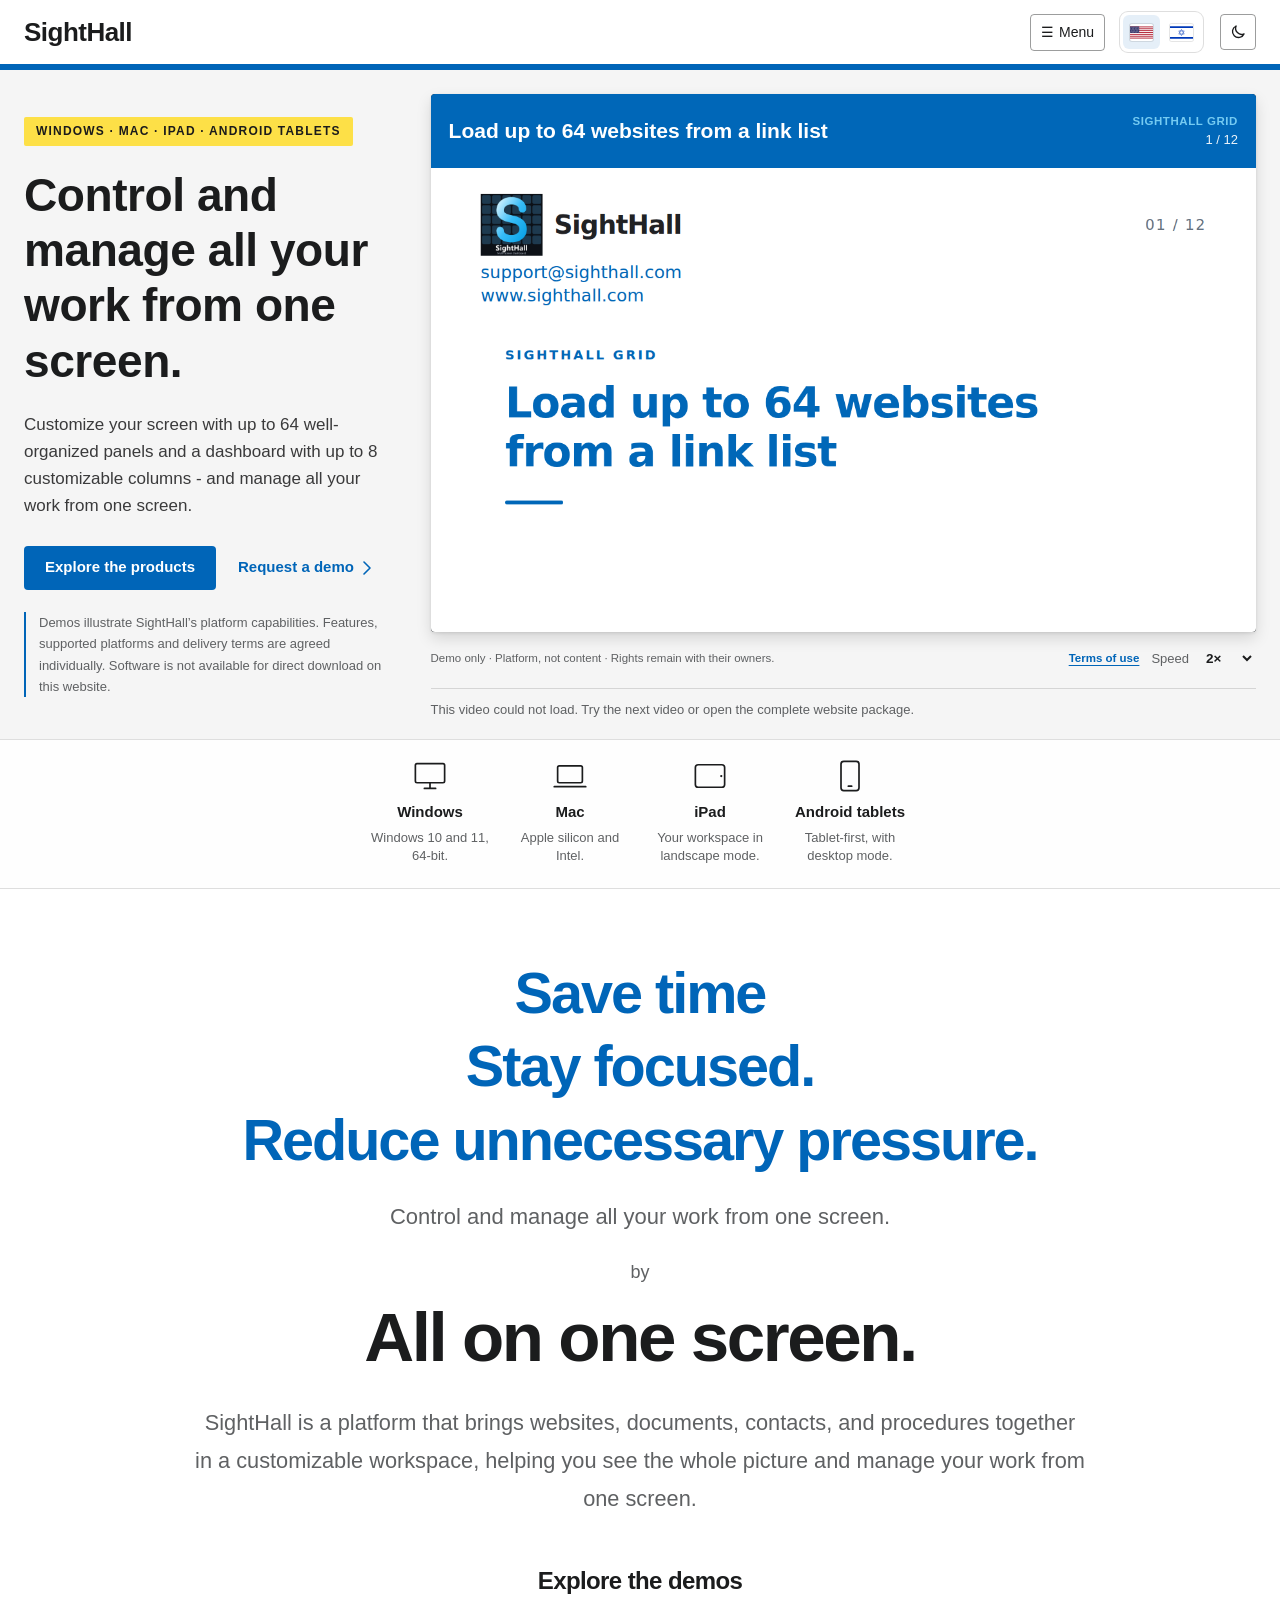
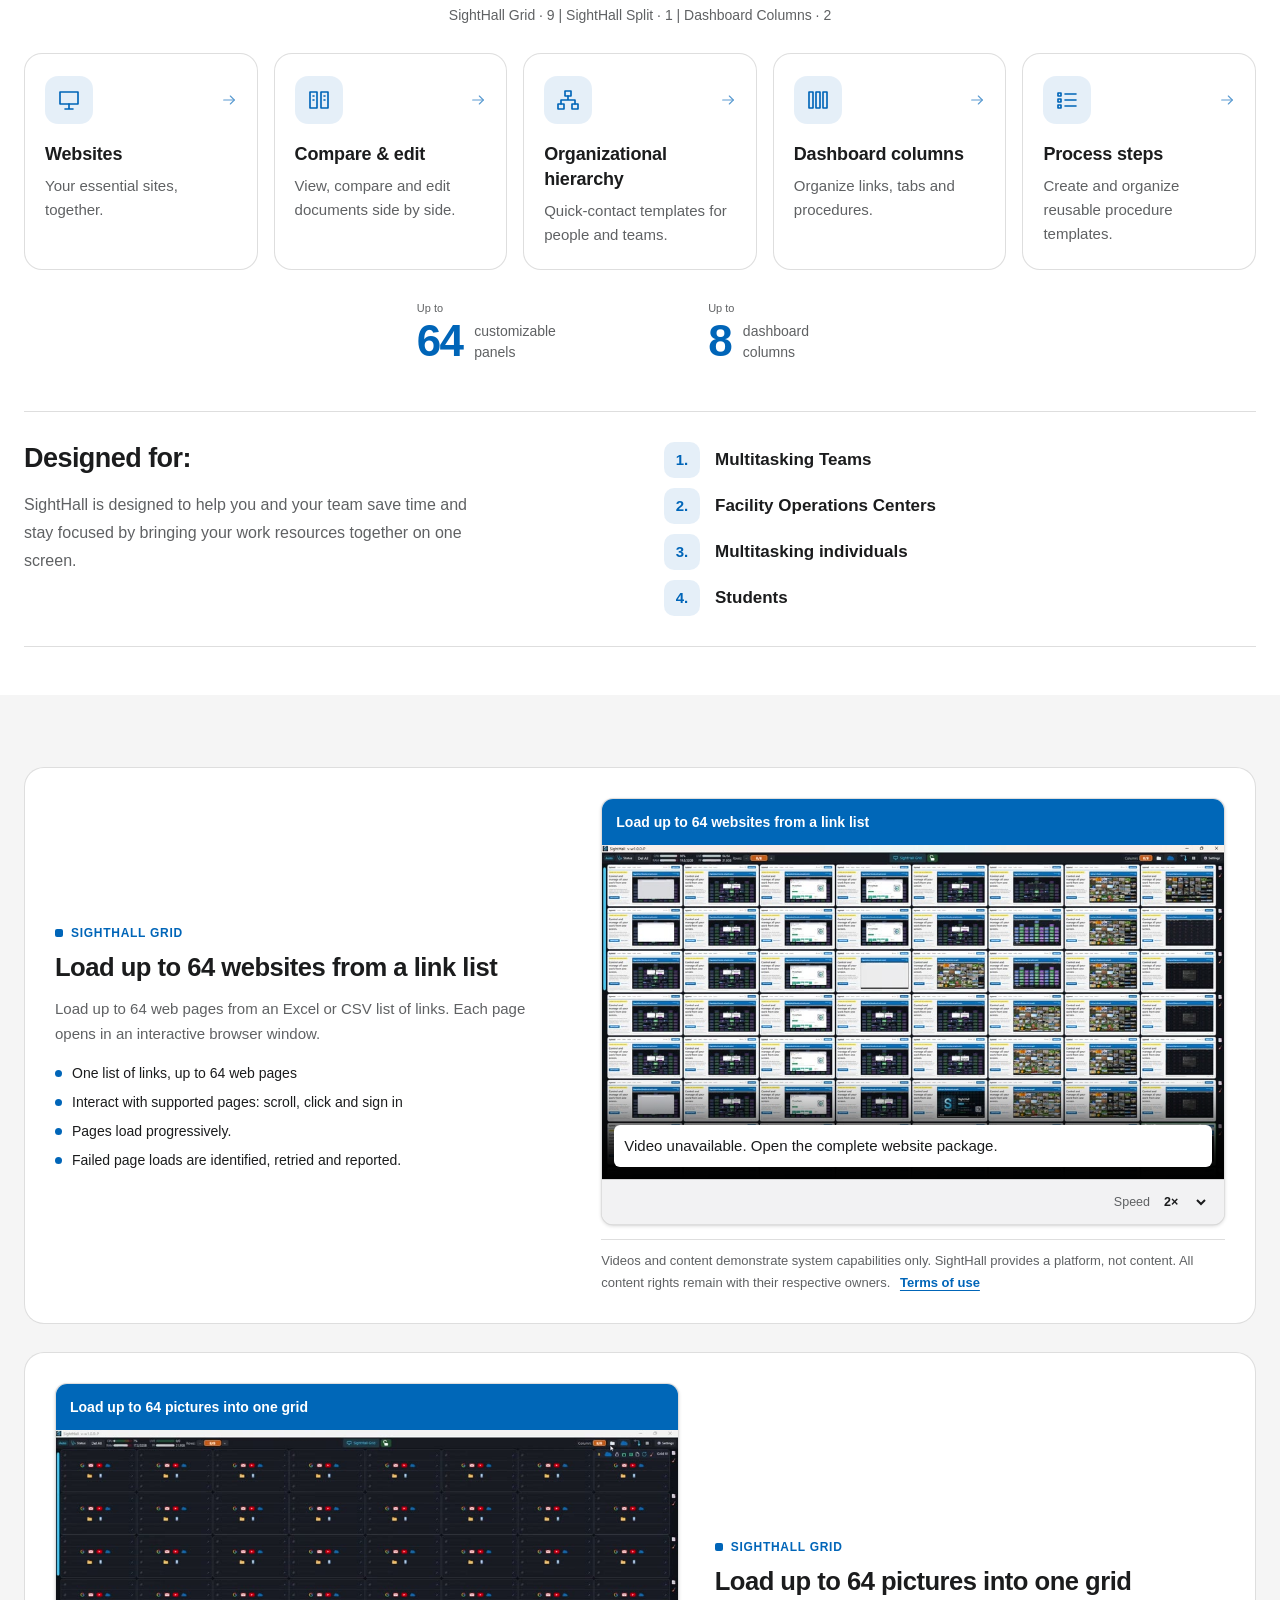
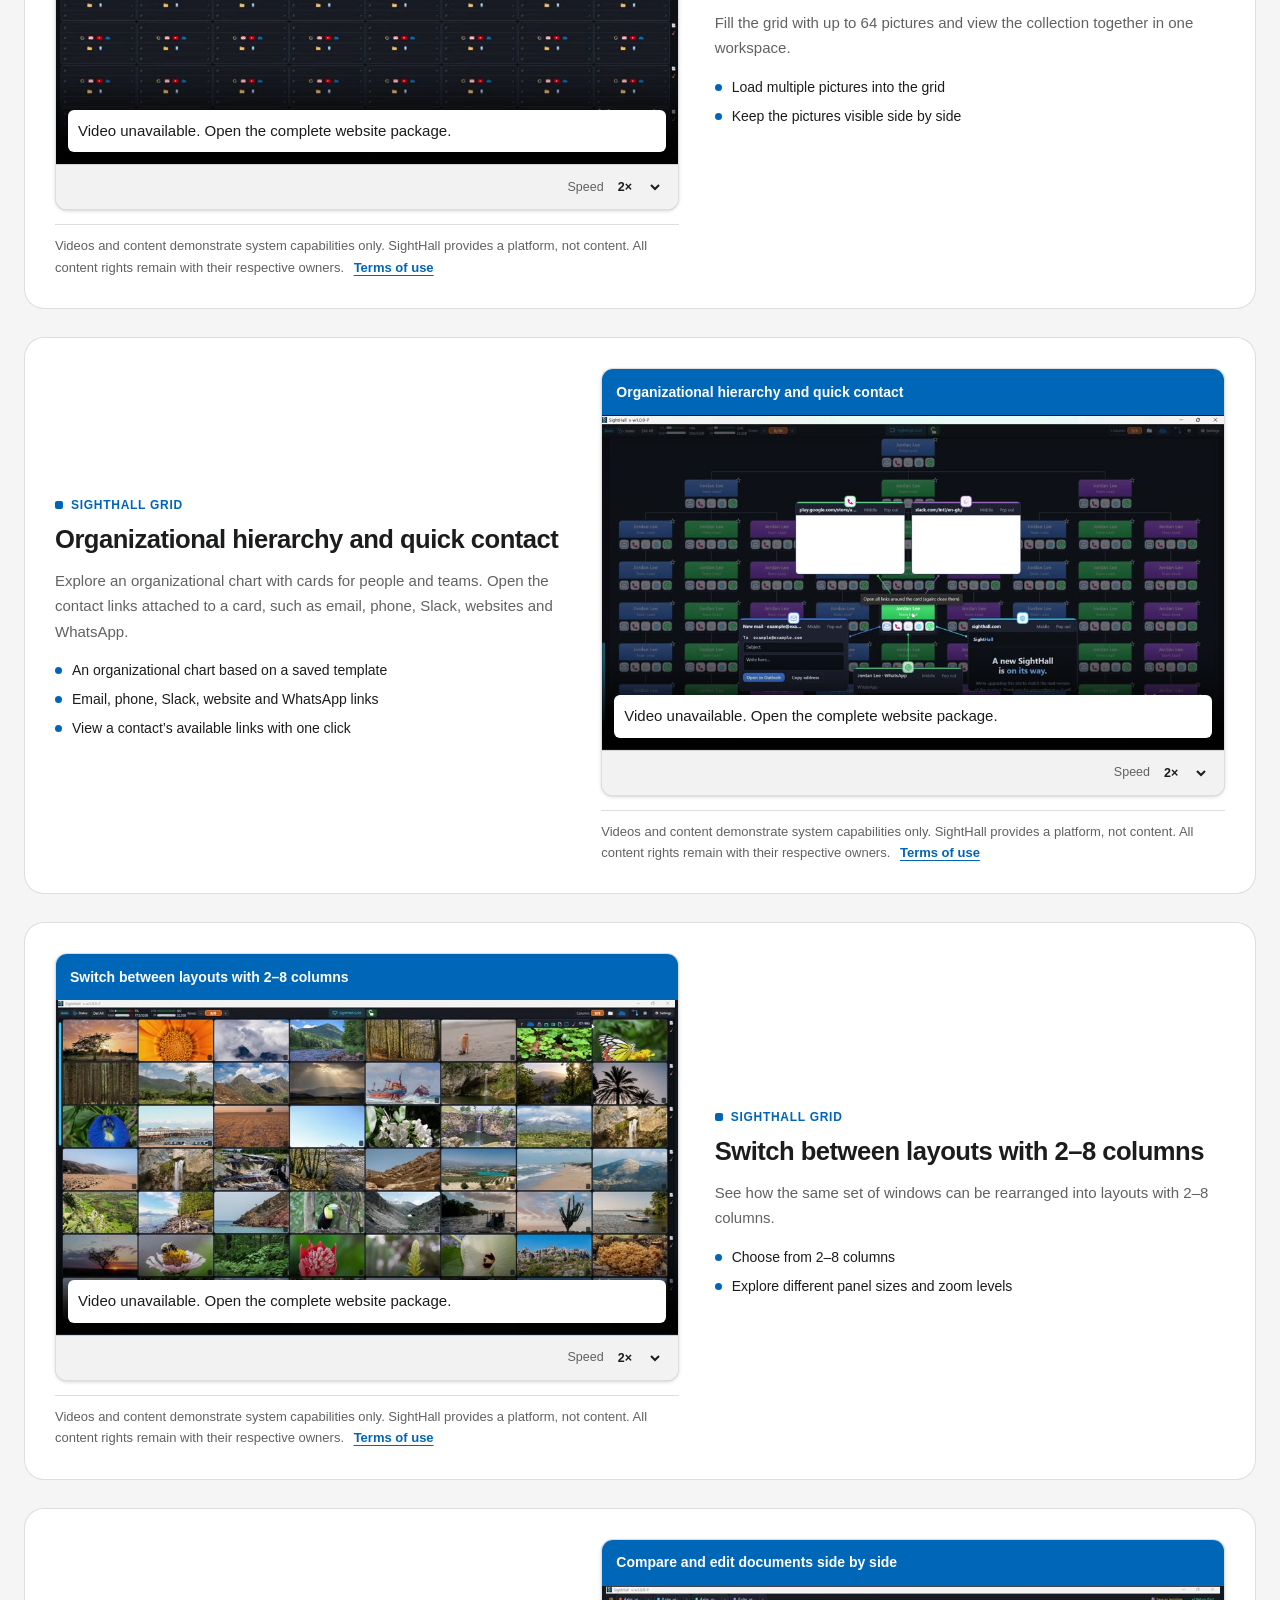
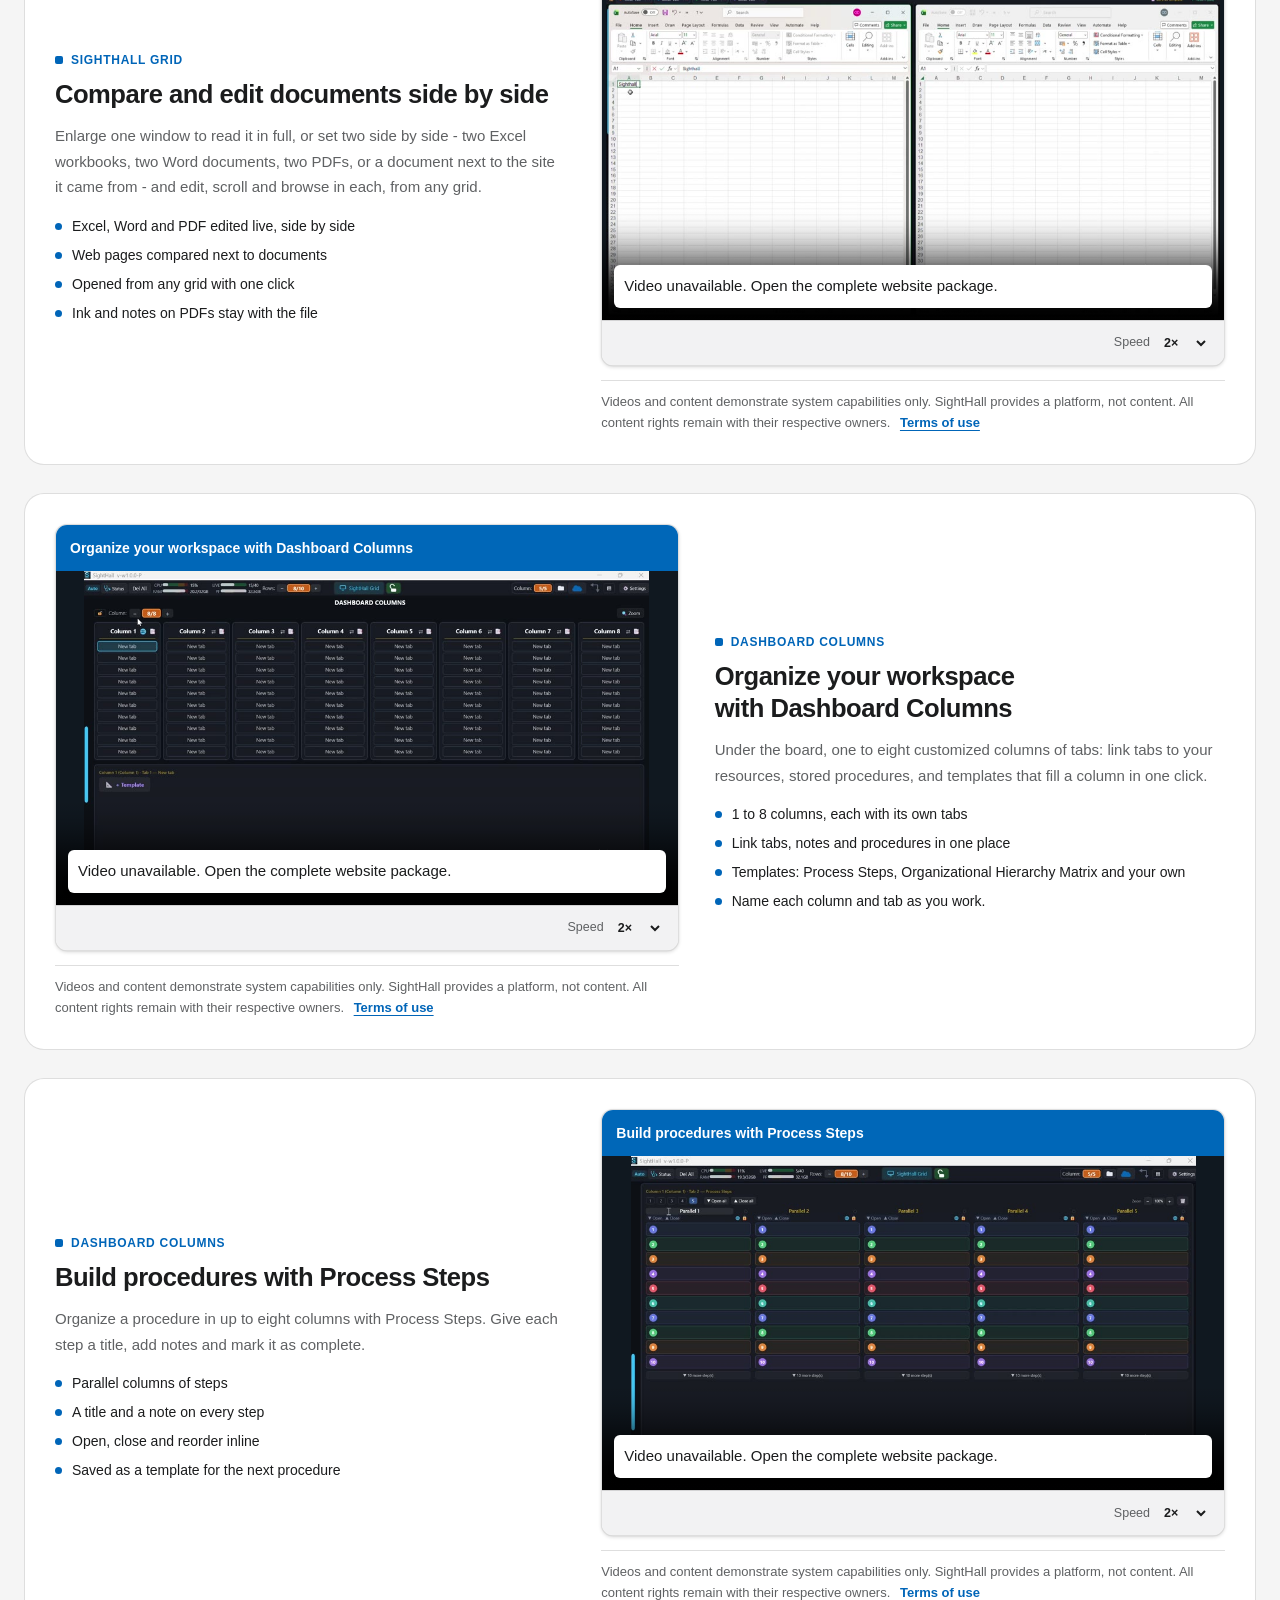
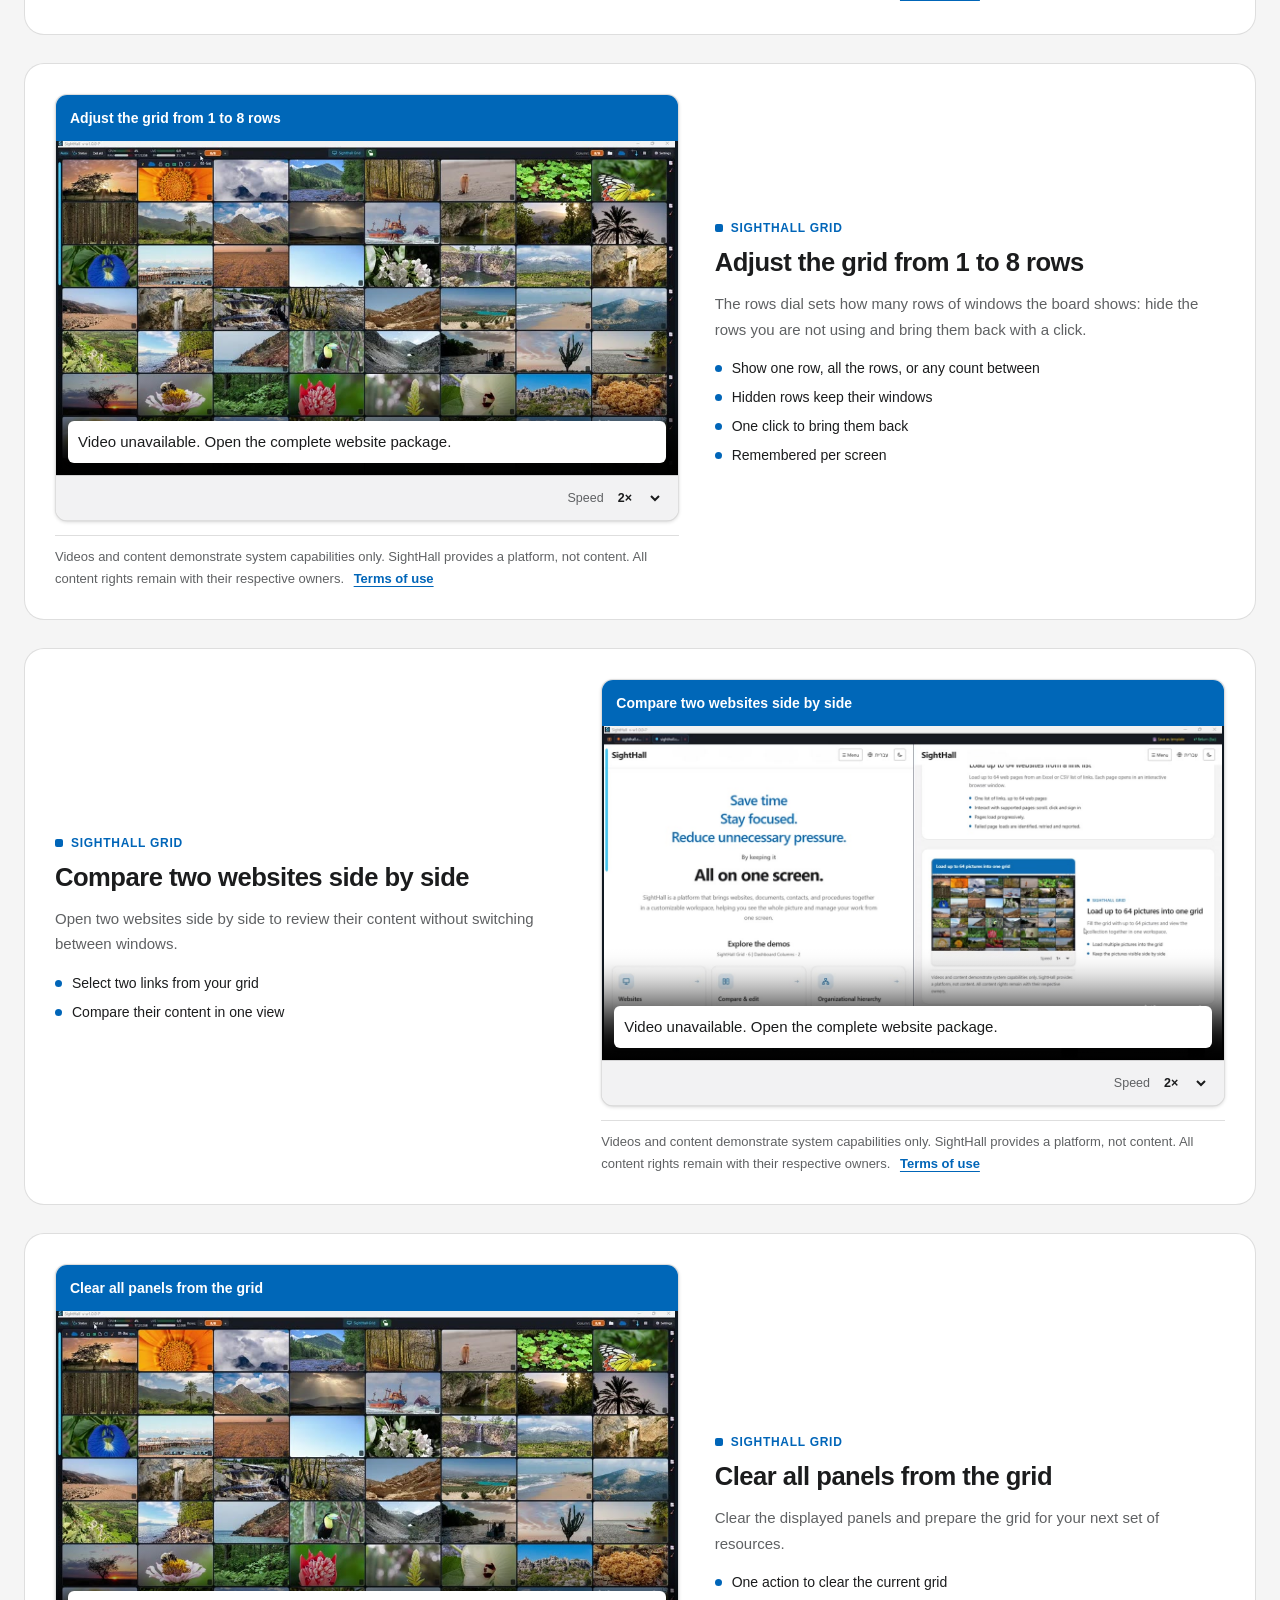
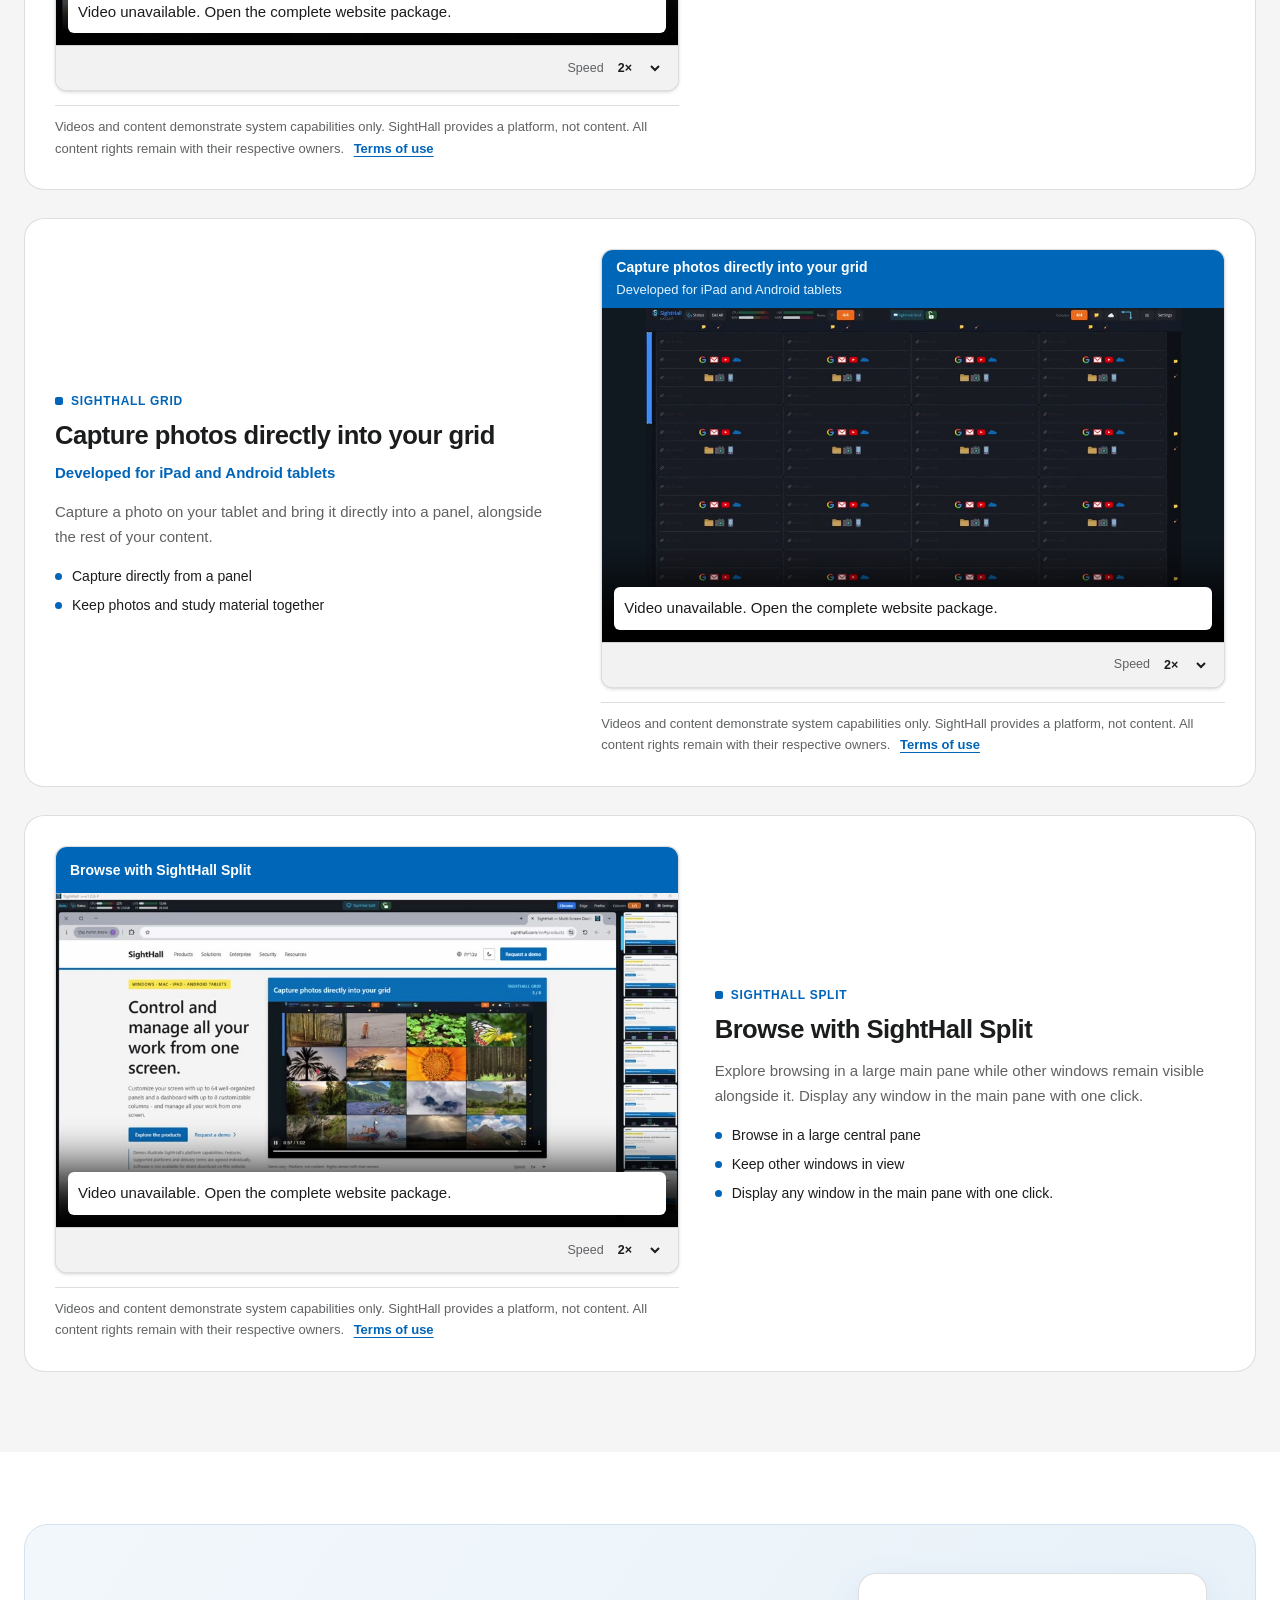
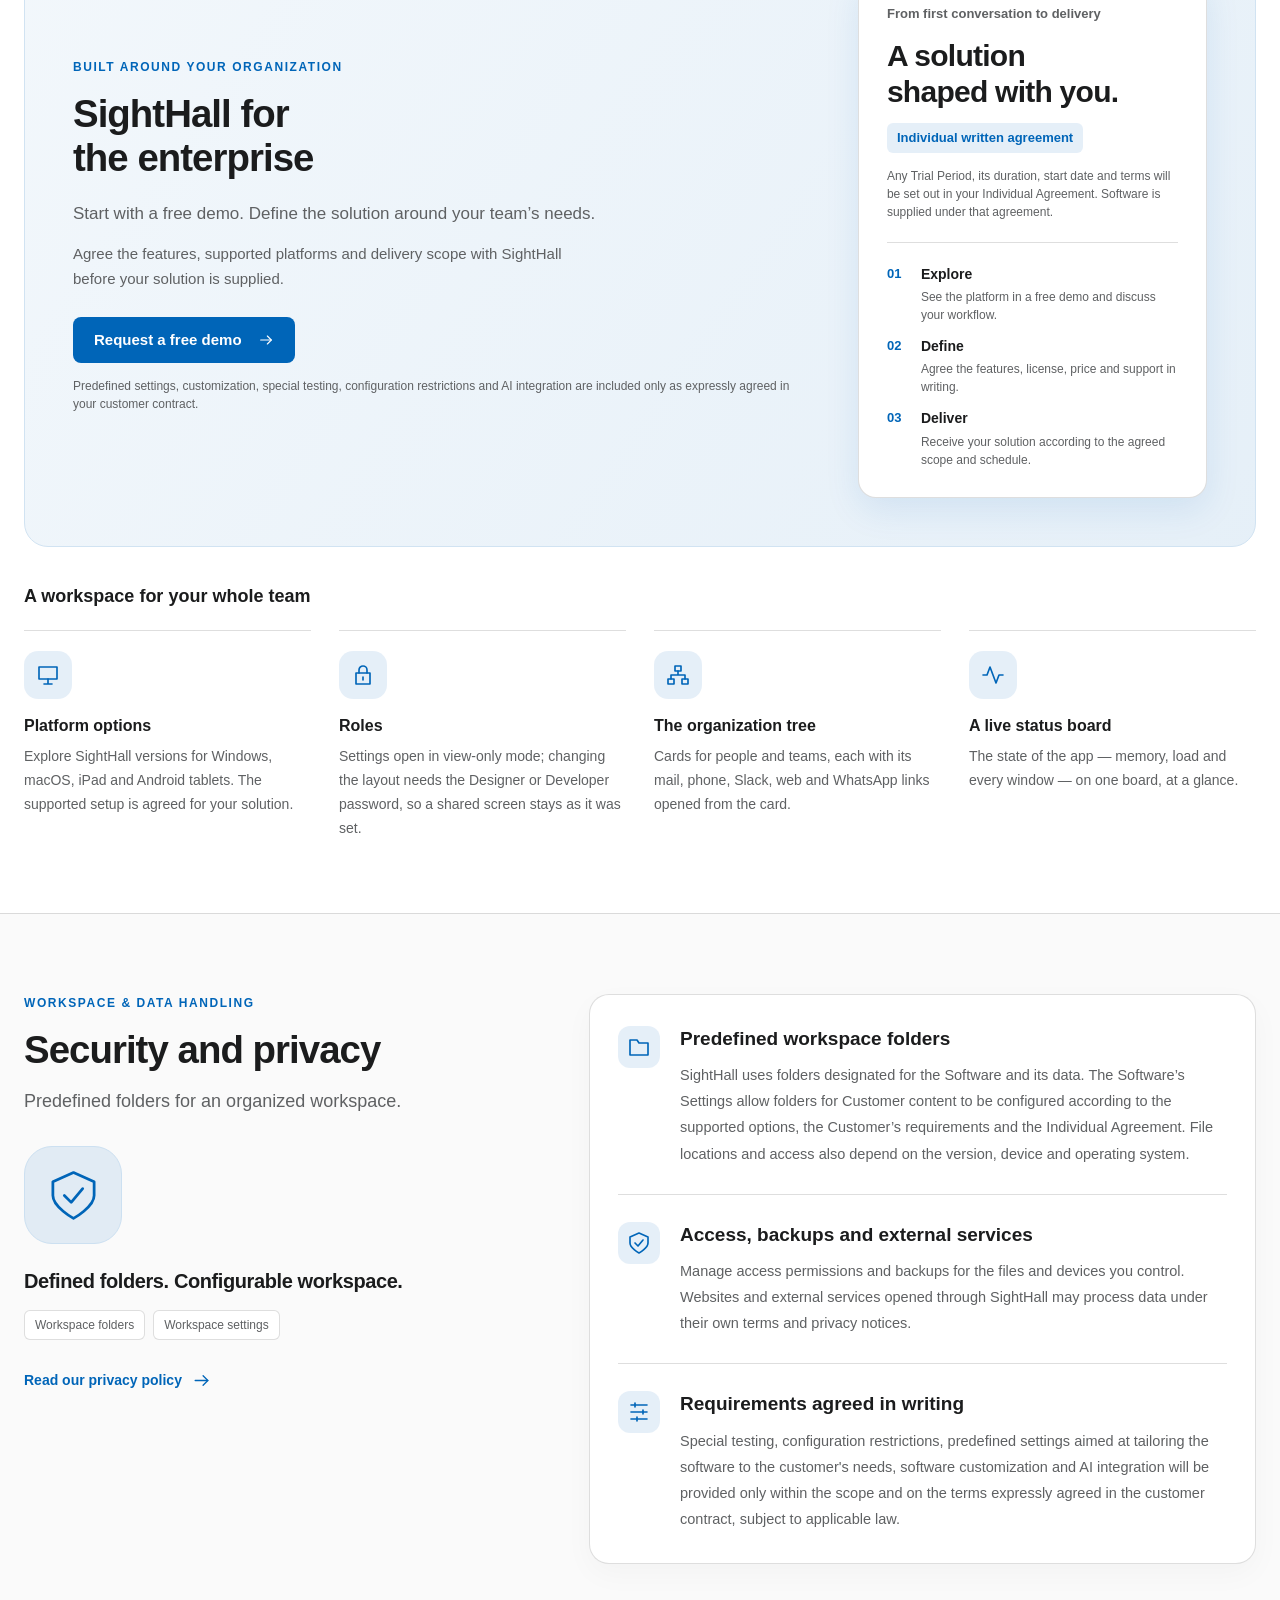
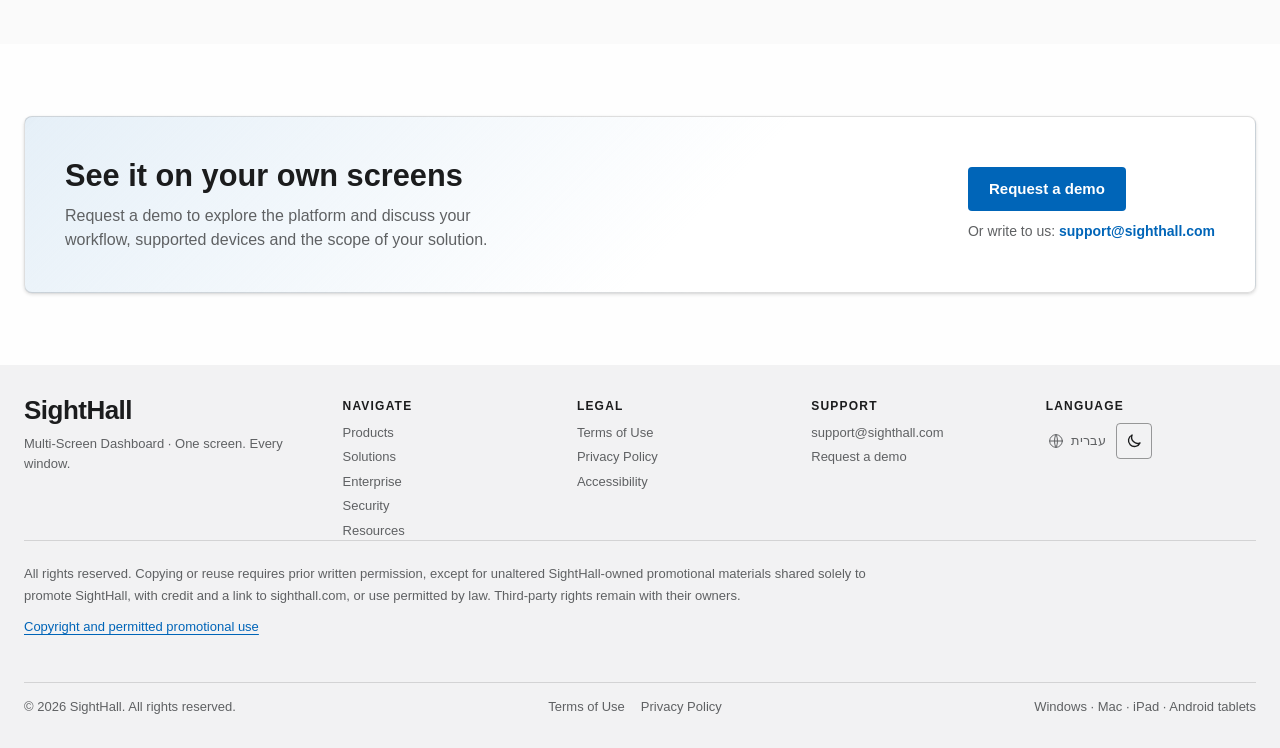
==== commit c8408dbc: "Owner 2026-10-05 ("don't touch it, it is a lawyer's document, and update the site with these pages I" ====
--- a/index.html
+++ b/index.html
@@ -372,94 +372,54 @@
 @media(max-width:500px){.sh-playlist-controls{flex-wrap:wrap}.sh-scene-picker{order:-1;flex-basis:100%}.sh-playlist-controls button{flex:1}.hero-media .frame-bar{flex-wrap:wrap}.sh-media-summary{font-size:12px}}
 @media(max-width:380px){.header .bar{gap:6px}.header .wordmark{font-size:22px}.header .tools{gap:6px}.header .lang svg{display:none}.header .menu-btn{white-space:nowrap;font-size:12px;padding:6px}.footer .cols{grid-template-columns:minmax(0,1fr)}}
 </style>
-<style id="sh-legal-update-style">
-.sh-legal-update-notice {
-  position: fixed;
-  inset: auto;
-  margin: 0;
-  padding: 10px 14px;
-  width: max-content;
-  max-width: calc(100vw - 20px);
-  box-sizing: border-box;
-  border: 1px solid var(--line, #dce3e9);
-  border-radius: 8px;
-  background: var(--surface, #fff);
-  color: var(--muted, #5f6368);
-  font-family: inherit;
-  font-weight: 400;
-  font-size: 13px;
-  line-height: 1.5;
-  box-shadow: 0 4px 18px #00000015;
-  z-index: 10000;
-}
-.sh-legal-update-notice[hidden] { display: none; }
+<style id="sh-contextual-legal-links-style">
+.sh-demo-notice-link{display:inline-block;margin-inline-start:6px;color:var(--accent);font-weight:600;white-space:nowrap;text-decoration:underline;text-underline-offset:3px}
+.sh-demo-notice-link:hover,.sh-demo-legal-links a:hover{text-decoration-thickness:2px}
+.sh-demo-notice-link:focus-visible,.sh-demo-legal-links a:focus-visible{outline:2px solid var(--accent);outline-offset:3px;border-radius:3px}
+.hero-media .sh-hero-footer .sh-hero-notice{display:flex;align-items:center;gap:6px;overflow:visible}
+.hero-media .sh-hero-footer .sh-demo-notice-text{flex:1 1 auto;min-width:0;overflow:hidden;text-overflow:ellipsis;white-space:nowrap}
+.hero-media .sh-hero-footer .sh-demo-notice-link{flex:none;margin-inline-start:0}
+.sh-demo-legal-links{display:flex;flex-wrap:wrap;align-items:center;gap:8px 14px;margin:10px 0;font-size:13px;line-height:1.4}
+.sh-demo-legal-links a{display:inline-flex;align-items:center;min-height:36px;font-weight:600;color:var(--accent);text-decoration:underline;text-underline-offset:3px}
+.sh-demo-legal-links .sh-demo-privacy-link{padding:7px 11px;border:1px solid var(--line);border-radius:7px;background:var(--surface-2)}
 </style>
 <style>
 /* sighthall.com: the preview's strip and look-tuning bar are not part of the public site. */
 .strip,.tune{display:none!important}
-/* Terms of use and Privacy policy are listed but locked until they are published (2026-09-25): a password opens them. */
-a.sh-locked-link{opacity:.62}
-a.sh-locked-link::after{content:"\00a0\1F512";font-size:.8em}
-.sh-lock-veil{position:fixed;inset:0;z-index:2147483000;display:flex;align-items:center;justify-content:center;padding:16px;background:rgba(0,0,0,.45)}
-.sh-lock-card{width:min(380px,100%);background:var(--surface,#fff);color:var(--text,#1b1b1b);border:1px solid var(--line,rgba(0,0,0,.16));border-radius:var(--radius-l,8px);box-shadow:var(--shadow-l,0 6px 14px rgba(0,0,0,.2));padding:22px;font-family:var(--font,system-ui,sans-serif)}
-.sh-lock-card h2{margin:0 0 6px;font-size:18px}
-.sh-lock-card p{margin:0 0 12px;color:var(--muted,#616161);font-size:14px;line-height:1.45}
-.sh-lock-card input{box-sizing:border-box;width:100%;padding:9px 10px;font:inherit;font-size:15px;color:inherit;background:var(--surface,#fff);border:1px solid var(--line-strong,rgba(0,0,0,.55));border-radius:var(--radius,4px)}
-.sh-lock-card .sh-lock-err{min-height:1.3em;margin:6px 0 10px;color:#c42b1c;font-size:13px}
-.sh-lock-btns{display:flex;gap:8px;justify-content:flex-end}
-.sh-lock-btns button{font:inherit;font-size:14px;padding:8px 16px;border-radius:var(--radius,4px);cursor:pointer;border:1px solid var(--line,rgba(0,0,0,.16));background:var(--surface-2,#f2f2f2);color:inherit}
-.sh-lock-btns .sh-lock-open{background:var(--accent,#0067b8);border-color:var(--accent,#0067b8);color:var(--on-accent,#fff)}
+/* Films play only inside their frame on the page (owner 2026-10-05): no full-screen button in the films' controls. */
+video::-webkit-media-controls-fullscreen-button{display:none!important}
 </style>
 <script>
 (()=>{
-  // Terms of use / Privacy policy, locked until published (owner 2026-09-25). This hides the pages from visitors; it is
-  // not encryption - the page's own script still carries their text.
-  const RX=/^\/(en|he)\/(terms|privacy)\/?$/, KEY="sighthall-legal-open", HASH="3fb7b39416f1d067268747fc214494d759d2609f863ace1a8a76705618d5c80b";
-  // The owner's own wording for these pages (their sh-legal-update notice): "This page is being updated."
-  const T={en:{t:"This page is being updated",p:"Enter the password to view it.",ph:"Password",open:"Open",cancel:"Cancel",bad:"Wrong password",tip:"This page is being updated - password required"},
-           he:{t:"\u05d4\u05e2\u05de\u05d5\u05d3 \u05e0\u05de\u05e6\u05d0 \u05d1\u05e2\u05d3\u05db\u05d5\u05df",p:"\u05d4\u05d6\u05d9\u05e0\u05d5 \u05e1\u05d9\u05e1\u05de\u05d4 \u05db\u05d3\u05d9 \u05dc\u05e6\u05e4\u05d5\u05ea \u05d1\u05d5.",ph:"\u05e1\u05d9\u05e1\u05de\u05d4",open:"\u05e4\u05ea\u05d9\u05d7\u05d4",cancel:"\u05d1\u05d9\u05d8\u05d5\u05dc",bad:"\u05e1\u05d9\u05e1\u05de\u05d4 \u05e9\u05d2\u05d5\u05d9\u05d4",tip:"\u05d4\u05e2\u05de\u05d5\u05d3 \u05e0\u05de\u05e6\u05d0 \u05d1\u05e2\u05d3\u05db\u05d5\u05df - \u05e0\u05d3\u05e8\u05e9\u05ea \u05e1\u05d9\u05e1\u05de\u05d4"}};
-  const open=()=>{try{return sessionStorage.getItem(KEY)==="1"}catch(e){return false}};
-  const legal=h=>{try{const u=new URL(h,location.href);const m=u.origin===location.origin&&u.pathname.match(RX);return m?{to:u.pathname+u.search+u.hash,lang:m[1]}:null}catch(e){return null}};
-  // An address typed directly: before the app starts, it becomes the home page, and the dialog asks for the password.
-  let pending=null;
-  const here=location.pathname.match(RX);
-  if(here&&!open()){pending={to:location.pathname+location.search+location.hash,lang:here[1]};history.replaceState(null,"","/"+here[1]);}
-  async function sha(s){const b=await crypto.subtle.digest("SHA-256",new TextEncoder().encode(s));return Array.from(new Uint8Array(b)).map(x=>x.toString(16).padStart(2,"0")).join("");}
-  function ask(target){
-    if(document.querySelector(".sh-lock-veil"))return;
-    const L=T[target.lang]||T.en, v=document.createElement("div");
-    v.className="sh-lock-veil";v.dir=target.lang==="he"?"rtl":"ltr";
-    v.innerHTML='<form class="sh-lock-card" role="dialog" aria-modal="true" aria-labelledby="sh-lock-title"><h2 id="sh-lock-title"></h2><p></p><input type="password" autocomplete="off"><div class="sh-lock-err" role="alert"></div><div class="sh-lock-btns"><button type="button" class="sh-lock-cancel"></button><button type="submit" class="sh-lock-open"></button></div></form>';
-    const f=v.querySelector("form"),inp=v.querySelector("input"),err=v.querySelector(".sh-lock-err");
-    v.querySelector("h2").textContent=L.t;v.querySelector("p").textContent=L.p;inp.placeholder=L.ph;inp.setAttribute("aria-label",L.ph);
-    v.querySelector(".sh-lock-open").textContent=L.open;v.querySelector(".sh-lock-cancel").textContent=L.cancel;
-    const close=()=>{v.remove();document.removeEventListener("keydown",esc,true);};
-    const esc=e=>{if(e.key==="Escape"){e.preventDefault();close();}};
-    f.addEventListener("submit",async e=>{e.preventDefault();let h="";try{h=await sha(inp.value)}catch(x){}
-      if(h===HASH){try{sessionStorage.setItem(KEY,"1")}catch(x){}location.assign(target.to);}else{err.textContent=L.bad;inp.select();}});
-    v.querySelector(".sh-lock-cancel").addEventListener("click",close);
-    v.addEventListener("mousedown",e=>{if(e.target===v)close();});
-    document.addEventListener("keydown",esc,true);
-    document.body.appendChild(v);inp.focus();
-  }
-  // A click on any link to the locked pages asks first (capture phase, registered before the page's own scripts: the
-  // router and the page's "being updated" notice never see it). Opened with the password: the browser follows the link.
-  document.addEventListener("click",e=>{
-    const a=e.target&&e.target.closest?e.target.closest("a[href]"):null;if(!a)return;
-    const g=legal(a.getAttribute("href"));if(!g)return;
-    e.stopImmediatePropagation();
-    if(open())return;
-    e.preventDefault();ask(g);
-  },true);
-  const mark=()=>{if(open())return;document.querySelectorAll("a[href]:not(.sh-locked-link)").forEach(a=>{const g=legal(a.getAttribute("href"));
-    if(g){a.classList.add("sh-locked-link");a.setAttribute("aria-disabled","true");a.title=(T[g.lang]||T.en).tip;}});};
-  const start=()=>{mark();new MutationObserver(mark).observe(document.body,{childList:true,subtree:true});if(pending)ask(pending);};
+  // Owner 2026-10-05: "the videos will have no option to enlarge to full screen - only inside the window shown now".
+  // Every film on the page: no full-screen and no picture-in-picture in its controls (Chrome / Edge read controlslist and
+  // disablepictureinpicture), a double-click does not open full screen, and where a browser still enters full screen or
+  // picture-in-picture with a film (Firefox / Safari controls, a context menu, an iPhone's own player) it is left at once.
+  const done=new WeakSet();
+  const quiet=p=>{if(p&&p.catch)p.catch(()=>{});};
+  const tame=v=>{
+    if(done.has(v))return;done.add(v);
+    const tokens=new Set((v.getAttribute("controlslist")||"").split(/\s+/).filter(Boolean));tokens.add("nofullscreen");
+    v.setAttribute("controlslist",[...tokens].join(" "));
+    v.setAttribute("disablepictureinpicture","");try{v.disablePictureInPicture=true}catch(e){}
+    v.addEventListener("webkitpresentationmodechanged",()=>{try{if(v.webkitPresentationMode&&v.webkitPresentationMode!=="inline")v.webkitSetPresentationMode("inline")}catch(e){}});
+  };
+  const sweep=n=>{if(n.nodeType!==1)return;if(n.tagName==="VIDEO")tame(n);else if(n.querySelectorAll)n.querySelectorAll("video").forEach(tame);};
+  const film=el=>!!el&&(el.tagName==="VIDEO"||(!!el.querySelector&&!!el.querySelector("video")));
+  const leave=()=>{const el=document.fullscreenElement||document.webkitFullscreenElement;if(!film(el))return;
+    try{quiet((document.exitFullscreen||document.webkitExitFullscreen).call(document))}catch(e){}};
+  document.addEventListener("fullscreenchange",leave,true);
+  document.addEventListener("webkitfullscreenchange",leave,true);
+  document.addEventListener("webkitbeginfullscreen",e=>{const v=e.target;setTimeout(()=>{try{v.webkitExitFullscreen()}catch(x){}},0);},true);
+  document.addEventListener("enterpictureinpicture",()=>{try{if(document.pictureInPictureElement)quiet(document.exitPictureInPicture())}catch(e){}},true);
+  document.addEventListener("dblclick",e=>{if(e.target&&e.target.tagName==="VIDEO")e.preventDefault();},true);
+  const start=()=>{sweep(document.documentElement);new MutationObserver(ms=>{for(const m of ms)m.addedNodes.forEach(sweep);}).observe(document.documentElement,{childList:true,subtree:true});};
   if(document.readyState==="loading")document.addEventListener("DOMContentLoaded",start);else start();
 })();
 </script>
 </head>
 <body>
-<div id="root"><div class="backdrop" aria-hidden="true"><div class="art"><div class="glow glow-a"></div><div class="glow glow-b"></div><div class="layer layer-far" style="mask-image: url(&quot;data:image/svg+xml,%3Csvg%20xmlns%3D%22http%3A%2F%2Fwww.w3.org%2F2000%2Fsvg%22%20width%3D%22150%22%20height%3D%22150%22%20viewBox%3D%220%200%20150%20150%22%3E%3Crect%20x%3D%2218%22%20y%3D%2218%22%20width%3D%2248%22%20height%3D%2248%22%20rx%3D%228.64%22%20fill%3D%22%23000%22%2F%3E%3Crect%20x%3D%2218%22%20y%3D%2284%22%20width%3D%2248%22%20height%3D%2248%22%20rx%3D%228.64%22%20fill%3D%22%23000%22%2F%3E%3Crect%20x%3D%2284%22%20y%3D%2218%22%20width%3D%2248%22%20height%3D%2248%22%20rx%3D%228.64%22%20fill%3D%22%23000%22%2F%3E%3Crect%20x%3D%2284%22%20y%3D%2284%22%20width%3D%2248%22%20height%3D%2248%22%20rx%3D%228.64%22%20fill%3D%22%23000%22%2F%3E%3C%2Fsvg%3E&quot;);"></div><div class="layer layer-near" style="mask-image: url(&quot;data:image/svg+xml,%3Csvg%20xmlns%3D%22http%3A%2F%2Fwww.w3.org%2F2000%2Fsvg%22%20width%3D%22210%22%20height%3D%22210%22%20viewBox%3D%220%200%20210%20210%22%3E%3Crect%20x%3D%2225.2%22%20y%3D%2225.2%22%20width%3D%2267.2%22%20height%3D%2267.2%22%20rx%3D%2212.096%22%20fill%3D%22%23000%22%2F%3E%3Crect%20x%3D%2225.2%22%20y%3D%22117.60000000000001%22%20width%3D%2267.2%22%20height%3D%2267.2%22%20rx%3D%2212.096%22%20fill%3D%22%23000%22%2F%3E%3Crect%20x%3D%22117.60000000000001%22%20y%3D%2225.2%22%20width%3D%2267.2%22%20height%3D%2267.2%22%20rx%3D%2212.096%22%20fill%3D%22%23000%22%2F%3E%3Crect%20x%3D%22117.60000000000001%22%20y%3D%22117.60000000000001%22%20width%3D%2267.2%22%20height%3D%2267.2%22%20rx%3D%2212.096%22%20fill%3D%22%23000%22%2F%3E%3C%2Fsvg%3E&quot;);"></div><div class="veil"></div></div></div><div class="strip"><div class="wrap strip-in"><span>SightHall · Private preview</span><span class="ltr">v0.3</span></div></div><header class="header"><a class="skip" href="#main">Skip to content</a><div class="wrap bar"><a class="brand" href="/en"><span class="wordmark" aria-label="SightHall"><span>Sight</span><b>Hall</b></span></a><button class="menu-btn" type="button" aria-label="Menu" aria-expanded="false" aria-controls="site-nav"><span aria-hidden="true">☰</span><span class="sh-menu-text">Menu</span></button><nav id="site-nav" class="nav" aria-label="Menu"><a href="/en#products">Products</a><a href="/en#solutions">Solutions</a><a href="/en#enterprise">Enterprise</a><a href="/en#security">Security</a><a href="/en#resources">Resources</a><a href="/en/terms">Terms</a><a href="/en/privacy">Privacy</a></nav><div class="tools"><div class="sh-language-picker" role="group" aria-label="Site language" dir="ltr"><button type="button" class="sh-language-choice is-active" lang="en" aria-label="English" aria-pressed="true" title="English"><svg class="sh-language-flag" viewBox="0 0 76 40" aria-hidden="true" focusable="false"><rect width="76" height="40" fill="#fff"></rect><rect x="0" y="0" width="76" height="3.076923076923077" fill="#b22234"></rect><rect x="0" y="6.153846153846154" width="76" height="3.076923076923077" fill="#b22234"></rect><rect x="0" y="12.307692307692308" width="76" height="3.076923076923077" fill="#b22234"></rect><rect x="0" y="18.46153846153846" width="76" height="3.076923076923077" fill="#b22234"></rect><rect x="0" y="24.615384615384617" width="76" height="3.076923076923077" fill="#b22234"></rect><rect x="0" y="30.76923076923077" width="76" height="3.076923076923077" fill="#b22234"></rect><rect x="0" y="36.92307692307692" width="76" height="3.076923076923077" fill="#b22234"></rect><rect width="30.4" height="21.53846153846154" fill="#3c3b6e"></rect><polygon points="2.533333333333333,1.1038461538461537 2.8154702544337202,1.765517996546179 3.5319426754432444,1.829378309752459 2.9898404611550067,2.3021743111461284 3.15050784824043,3.0033139979398484 2.533333333333333,2.6338461538461537 1.9161588184262364,3.0033139979398484 2.0768262055116598,2.3021743111461284 1.5347239912234218,1.829378309752459 2.251196412232946,1.765517996546179" fill="#fff"></polygon><polygon points="7.599999999999999,1.1038461538461537 7.882136921100386,1.765517996546179 8.59860934210991,1.829378309752459 8.056507127821673,2.3021743111461284 8.217174514907096,3.0033139979398484 7.599999999999999,2.6338461538461537 6.982825485092902,3.0033139979398484 7.143492872178325,2.3021743111461284 6.601390657890088,1.829378309752459 7.317863078899611,1.765517996546179" fill="#fff"></polygon><polygon points="12.666666666666666,1.1038461538461537 12.948803587767053,1.765517996546179 13.665276008776578,1.829378309752459 13.12317379448834,2.3021743111461284 13.283841181573763,3.0033139979398484 12.666666666666666,2.6338461538461537 12.04949215175957,3.0033139979398484 12.210159538844993,2.3021743111461284 11.668057324556754,1.829378309752459 12.38452974556628,1.765517996546179" fill="#fff"></polygon><polygon points="17.73333333333333,1.1038461538461537 18.01547025443372,1.765517996546179 18.731942675443243,1.829378309752459 18.189840461155004,2.3021743111461284 18.350507848240426,3.0033139979398484 17.73333333333333,2.6338461538461537 17.116158818426236,3.0033139979398484 17.276826205511657,2.3021743111461284 16.73472399122342,1.829378309752459 17.451196412232942,1.765517996546179" fill="#fff"></polygon><polygon points="22.799999999999997,1.1038461538461537 23.082136921100386,1.765517996546179 23.79860934210991,1.829378309752459 23.25650712782167,2.3021743111461284 23.417174514907096,3.0033139979398484 22.799999999999997,2.6338461538461537 22.182825485092902,3.0033139979398484 22.343492872178324,2.3021743111461284 21.801390657890085,1.829378309752459 22.51786307889961,1.765517996546179" fill="#fff"></polygon><polygon points="27.866666666666664,1.1038461538461537 28.148803587767052,1.765517996546179 28.865276008776576,1.829378309752459 28.323173794488337,2.3021743111461284 28.48384118157376,3.0033139979398484 27.866666666666664,2.6338461538461537 27.24949215175957,3.0033139979398484 27.41015953884499,2.3021743111461284 26.86805732455675,1.829378309752459 27.584529745566275,1.765517996546179" fill="#fff"></polygon><polygon points="5.066666666666666,3.2576923076923077 5.348803587767054,3.9193641503923327 6.065276008776578,3.9832244635986127 5.52317379448834,4.4560204649922825 5.683841181573763,5.157160151786003 5.066666666666666,4.787692307692307 4.44949215175957,5.157160151786003 4.610159538844993,4.4560204649922825 4.068057324556755,3.9832244635986127 4.784529745566279,3.9193641503923327" fill="#fff"></polygon><polygon points="10.133333333333333,3.2576923076923077 10.41547025443372,3.9193641503923327 11.131942675443245,3.9832244635986127 10.589840461155006,4.4560204649922825 10.75050784824043,5.157160151786003 10.133333333333333,4.787692307692307 9.516158818426236,5.157160151786003 9.67682620551166,4.4560204649922825 9.13472399122342,3.9832244635986127 9.851196412232946,3.9193641503923327" fill="#fff"></polygon><polygon points="15.199999999999998,3.2576923076923077 15.482136921100384,3.9193641503923327 16.198609342109908,3.9832244635986127 15.656507127821671,4.4560204649922825 15.817174514907094,5.157160151786003 15.199999999999998,4.787692307692307 14.5828254850929,5.157160151786003 14.743492872178324,4.4560204649922825 14.201390657890085,3.9832244635986127 14.917863078899611,3.9193641503923327" fill="#fff"></polygon><polygon points="20.266666666666666,3.2576923076923077 20.548803587767054,3.9193641503923327 21.265276008776578,3.9832244635986127 20.72317379448834,4.4560204649922825 20.883841181573764,5.157160151786003 20.266666666666666,4.787692307692307 19.64949215175957,5.157160151786003 19.810159538844992,4.4560204649922825 19.268057324556754,3.9832244635986127 19.984529745566277,3.9193641503923327" fill="#fff"></polygon><polygon points="25.333333333333332,3.2576923076923077 25.61547025443372,3.9193641503923327 26.331942675443244,3.9832244635986127 25.789840461155006,4.4560204649922825 25.950507848240427,5.157160151786003 25.333333333333332,4.787692307692307 24.716158818426237,5.157160151786003 24.87682620551166,4.4560204649922825 24.33472399122342,3.9832244635986127 25.051196412232944,3.9193641503923327" fill="#fff"></polygon><polygon points="2.533333333333333,5.411538461538462 2.8154702544337202,6.073210304238487 3.5319426754432444,6.137070617444767 2.9898404611550067,6.609866618838437 3.15050784824043,7.311006305632157 2.533333333333333,6.941538461538462 1.9161588184262364,7.311006305632157 2.0768262055116598,6.609866618838437 1.5347239912234218,6.137070617444767 2.251196412232946,6.073210304238487" fill="#fff"></polygon><polygon points="7.599999999999999,5.411538461538462 7.882136921100386,6.073210304238487 8.59860934210991,6.137070617444767 8.056507127821673,6.609866618838437 8.217174514907096,7.311006305632157 7.599999999999999,6.941538461538462 6.982825485092902,7.311006305632157 7.143492872178325,6.609866618838437 6.601390657890088,6.137070617444767 7.317863078899611,6.073210304238487" fill="#fff"></polygon><polygon points="12.666666666666666,5.411538461538462 12.948803587767053,6.073210304238487 13.665276008776578,6.137070617444767 13.12317379448834,6.609866618838437 13.283841181573763,7.311006305632157 12.666666666666666,6.941538461538462 12.04949215175957,7.311006305632157 12.210159538844993,6.609866618838437 11.668057324556754,6.137070617444767 12.38452974556628,6.073210304238487" fill="#fff"></polygon><polygon points="17.73333333333333,5.411538461538462 18.01547025443372,6.073210304238487 18.731942675443243,6.137070617444767 18.189840461155004,6.609866618838437 18.350507848240426,7.311006305632157 17.73333333333333,6.941538461538462 17.116158818426236,7.311006305632157 17.276826205511657,6.609866618838437 16.73472399122342,6.137070617444767 17.451196412232942,6.073210304238487" fill="#fff"></polygon><polygon points="22.799999999999997,5.411538461538462 23.082136921100386,6.073210304238487 23.79860934210991,6.137070617444767 23.25650712782167,6.609866618838437 23.417174514907096,7.311006305632157 22.799999999999997,6.941538461538462 22.182825485092902,7.311006305632157 22.343492872178324,6.609866618838437 21.801390657890085,6.137070617444767 22.51786307889961,6.073210304238487" fill="#fff"></polygon><polygon points="27.866666666666664,5.411538461538462 28.148803587767052,6.073210304238487 28.865276008776576,6.137070617444767 28.323173794488337,6.609866618838437 28.48384118157376,7.311006305632157 27.866666666666664,6.941538461538462 27.24949215175957,7.311006305632157 27.41015953884499,6.609866618838437 26.86805732455675,6.137070617444767 27.584529745566275,6.073210304238487" fill="#fff"></polygon><polygon points="5.066666666666666,7.565384615384615 5.348803587767054,8.22705645808464 6.065276008776578,8.29091677129092 5.52317379448834,8.76371277268459 5.683841181573763,9.46485245947831 5.066666666666666,9.095384615384615 4.44949215175957,9.46485245947831 4.610159538844993,8.76371277268459 4.068057324556755,8.29091677129092 4.784529745566279,8.22705645808464" fill="#fff"></polygon><polygon points="10.133333333333333,7.565384615384615 10.41547025443372,8.22705645808464 11.131942675443245,8.29091677129092 10.589840461155006,8.76371277268459 10.75050784824043,9.46485245947831 10.133333333333333,9.095384615384615 9.516158818426236,9.46485245947831 9.67682620551166,8.76371277268459 9.13472399122342,8.29091677129092 9.851196412232946,8.22705645808464" fill="#fff"></polygon><polygon points="15.199999999999998,7.565384615384615 15.482136921100384,8.22705645808464 16.198609342109908,8.29091677129092 15.656507127821671,8.76371277268459 15.817174514907094,9.46485245947831 15.199999999999998,9.095384615384615 14.5828254850929,9.46485245947831 14.743492872178324,8.76371277268459 14.201390657890085,8.29091677129092 14.917863078899611,8.22705645808464" fill="#fff"></polygon><polygon points="20.266666666666666,7.565384615384615 20.548803587767054,8.22705645808464 21.265276008776578,8.29091677129092 20.72317379448834,8.76371277268459 20.883841181573764,9.46485245947831 20.266666666666666,9.095384615384615 19.64949215175957,9.46485245947831 19.810159538844992,8.76371277268459 19.268057324556754,8.29091677129092 19.984529745566277,8.22705645808464" fill="#fff"></polygon><polygon points="25.333333333333332,7.565384615384615 25.61547025443372,8.22705645808464 26.331942675443244,8.29091677129092 25.789840461155006,8.76371277268459 25.950507848240427,9.46485245947831 25.333333333333332,9.095384615384615 24.716158818426237,9.46485245947831 24.87682620551166,8.76371277268459 24.33472399122342,8.29091677129092 25.051196412232944,8.22705645808464" fill="#fff"></polygon><polygon points="2.533333333333333,9.71923076923077 2.8154702544337202,10.380902611930795 3.5319426754432444,10.444762925137075 2.9898404611550067,10.917558926530745 3.15050784824043,11.618698613324465 2.533333333333333,11.24923076923077 1.9161588184262364,11.618698613324465 2.0768262055116598,10.917558926530745 1.5347239912234218,10.444762925137075 2.251196412232946,10.380902611930795" fill="#fff"></polygon><polygon points="7.599999999999999,9.71923076923077 7.882136921100386,10.380902611930795 8.59860934210991,10.444762925137075 8.056507127821673,10.917558926530745 8.217174514907096,11.618698613324465 7.599999999999999,11.24923076923077 6.982825485092902,11.618698613324465 7.143492872178325,10.917558926530745 6.601390657890088,10.444762925137075 7.317863078899611,10.380902611930795" fill="#fff"></polygon><polygon points="12.666666666666666,9.71923076923077 12.948803587767053,10.380902611930795 13.665276008776578,10.444762925137075 13.12317379448834,10.917558926530745 13.283841181573763,11.618698613324465 12.666666666666666,11.24923076923077 12.04949215175957,11.618698613324465 12.210159538844993,10.917558926530745 11.668057324556754,10.444762925137075 12.38452974556628,10.380902611930795" fill="#fff"></polygon><polygon points="17.73333333333333,9.71923076923077 18.01547025443372,10.380902611930795 18.731942675443243,10.444762925137075 18.189840461155004,10.917558926530745 18.350507848240426,11.618698613324465 17.73333333333333,11.24923076923077 17.116158818426236,11.618698613324465 17.276826205511657,10.917558926530745 16.73472399122342,10.444762925137075 17.451196412232942,10.380902611930795" fill="#fff"></polygon><polygon points="22.799999999999997,9.71923076923077 23.082136921100386,10.380902611930795 23.79860934210991,10.444762925137075 23.25650712782167,10.917558926530745 23.417174514907096,11.618698613324465 22.799999999999997,11.24923076923077 22.182825485092902,11.618698613324465 22.343492872178324,10.917558926530745 21.801390657890085,10.444762925137075 22.51786307889961,10.380902611930795" fill="#fff"></polygon><polygon points="27.866666666666664,9.71923076923077 28.148803587767052,10.380902611930795 28.865276008776576,10.444762925137075 28.323173794488337,10.917558926530745 28.48384118157376,11.618698613324465 27.866666666666664,11.24923076923077 27.24949215175957,11.618698613324465 27.41015953884499,10.917558926530745 26.86805732455675,10.444762925137075 27.584529745566275,10.380902611930795" fill="#fff"></polygon><polygon points="5.066666666666666,11.873076923076923 5.348803587767054,12.534748765776948 6.065276008776578,12.598609078983229 5.52317379448834,13.071405080376898 5.683841181573763,13.772544767170618 5.066666666666666,13.403076923076924 4.44949215175957,13.772544767170618 4.610159538844993,13.071405080376898 4.068057324556755,12.598609078983229 4.784529745566279,12.534748765776948" fill="#fff"></polygon><polygon points="10.133333333333333,11.873076923076923 10.41547025443372,12.534748765776948 11.131942675443245,12.598609078983229 10.589840461155006,13.071405080376898 10.75050784824043,13.772544767170618 10.133333333333333,13.403076923076924 9.516158818426236,13.772544767170618 9.67682620551166,13.071405080376898 9.13472399122342,12.598609078983229 9.851196412232946,12.534748765776948" fill="#fff"></polygon><polygon points="15.199999999999998,11.873076923076923 15.482136921100384,12.534748765776948 16.198609342109908,12.598609078983229 15.656507127821671,13.071405080376898 15.817174514907094,13.772544767170618 15.199999999999998,13.403076923076924 14.5828254850929,13.772544767170618 14.743492872178324,13.071405080376898 14.201390657890085,12.598609078983229 14.917863078899611,12.534748765776948" fill="#fff"></polygon><polygon points="20.266666666666666,11.873076923076923 20.548803587767054,12.534748765776948 21.265276008776578,12.598609078983229 20.72317379448834,13.071405080376898 20.883841181573764,13.772544767170618 20.266666666666666,13.403076923076924 19.64949215175957,13.772544767170618 19.810159538844992,13.071405080376898 19.268057324556754,12.598609078983229 19.984529745566277,12.534748765776948" fill="#fff"></polygon><polygon points="25.333333333333332,11.873076923076923 25.61547025443372,12.534748765776948 26.331942675443244,12.598609078983229 25.789840461155006,13.071405080376898 25.950507848240427,13.772544767170618 25.333333333333332,13.403076923076924 24.716158818426237,13.772544767170618 24.87682620551166,13.071405080376898 24.33472399122342,12.598609078983229 25.051196412232944,12.534748765776948" fill="#fff"></polygon><polygon points="2.533333333333333,14.026923076923076 2.8154702544337202,14.688594919623101 3.5319426754432444,14.752455232829382 2.9898404611550067,15.225251234223052 3.15050784824043,15.926390921016772 2.533333333333333,15.556923076923077 1.9161588184262364,15.926390921016772 2.0768262055116598,15.225251234223052 1.5347239912234218,14.752455232829382 2.251196412232946,14.688594919623101" fill="#fff"></polygon><polygon points="7.599999999999999,14.026923076923076 7.882136921100386,14.688594919623101 8.59860934210991,14.752455232829382 8.056507127821673,15.225251234223052 8.217174514907096,15.926390921016772 7.599999999999999,15.556923076923077 6.982825485092902,15.926390921016772 7.143492872178325,15.225251234223052 6.601390657890088,14.752455232829382 7.317863078899611,14.688594919623101" fill="#fff"></polygon><polygon points="12.666666666666666,14.026923076923076 12.948803587767053,14.688594919623101 13.665276008776578,14.752455232829382 13.12317379448834,15.225251234223052 13.283841181573763,15.926390921016772 12.666666666666666,15.556923076923077 12.04949215175957,15.926390921016772 12.210159538844993,15.225251234223052 11.668057324556754,14.752455232829382 12.38452974556628,14.688594919623101" fill="#fff"></polygon><polygon points="17.73333333333333,14.026923076923076 18.01547025443372,14.688594919623101 18.731942675443243,14.752455232829382 18.189840461155004,15.225251234223052 18.350507848240426,15.926390921016772 17.73333333333333,15.556923076923077 17.116158818426236,15.926390921016772 17.276826205511657,15.225251234223052 16.73472399122342,14.752455232829382 17.451196412232942,14.688594919623101" fill="#fff"></polygon><polygon points="22.799999999999997,14.026923076923076 23.082136921100386,14.688594919623101 23.79860934210991,14.752455232829382 23.25650712782167,15.225251234223052 23.417174514907096,15.926390921016772 22.799999999999997,15.556923076923077 22.182825485092902,15.926390921016772 22.343492872178324,15.225251234223052 21.801390657890085,14.752455232829382 22.51786307889961,14.688594919623101" fill="#fff"></polygon><polygon points="27.866666666666664,14.026923076923076 28.148803587767052,14.688594919623101 28.865276008776576,14.752455232829382 28.323173794488337,15.225251234223052 28.48384118157376,15.926390921016772 27.866666666666664,15.556923076923077 27.24949215175957,15.926390921016772 27.41015953884499,15.225251234223052 26.86805732455675,14.752455232829382 27.584529745566275,14.688594919623101" fill="#fff"></polygon><polygon points="5.066666666666666,16.18076923076923 5.348803587767054,16.842441073469256 6.065276008776578,16.906301386675537 5.52317379448834,17.379097388069205 5.683841181573763,18.080237074862925 5.066666666666666,17.71076923076923 4.44949215175957,18.080237074862925 4.610159538844993,17.379097388069205 4.068057324556755,16.906301386675537 4.784529745566279,16.842441073469256" fill="#fff"></polygon><polygon points="10.133333333333333,16.18076923076923 10.41547025443372,16.842441073469256 11.131942675443245,16.906301386675537 10.589840461155006,17.379097388069205 10.75050784824043,18.080237074862925 10.133333333333333,17.71076923076923 9.516158818426236,18.080237074862925 9.67682620551166,17.379097388069205 9.13472399122342,16.906301386675537 9.851196412232946,16.842441073469256" fill="#fff"></polygon><polygon points="15.199999999999998,16.18076923076923 15.482136921100384,16.842441073469256 16.198609342109908,16.906301386675537 15.656507127821671,17.379097388069205 15.817174514907094,18.080237074862925 15.199999999999998,17.71076923076923 14.5828254850929,18.080237074862925 14.743492872178324,17.379097388069205 14.201390657890085,16.906301386675537 14.917863078899611,16.842441073469256" fill="#fff"></polygon><polygon points="20.266666666666666,16.18076923076923 20.548803587767054,16.842441073469256 21.265276008776578,16.906301386675537 20.72317379448834,17.379097388069205 20.883841181573764,18.080237074862925 20.266666666666666,17.71076923076923 19.64949215175957,18.080237074862925 19.810159538844992,17.379097388069205 19.268057324556754,16.906301386675537 19.984529745566277,16.842441073469256" fill="#fff"></polygon><polygon points="25.333333333333332,16.18076923076923 25.61547025443372,16.842441073469256 26.331942675443244,16.906301386675537 25.789840461155006,17.379097388069205 25.950507848240427,18.080237074862925 25.333333333333332,17.71076923076923 24.716158818426237,18.080237074862925 24.87682620551166,17.379097388069205 24.33472399122342,16.906301386675537 25.051196412232944,16.842441073469256" fill="#fff"></polygon><polygon points="2.533333333333333,18.334615384615383 2.8154702544337202,18.99628722731541 3.5319426754432444,19.06014754052169 2.9898404611550067,19.53294354191536 3.15050784824043,20.23408322870908 2.533333333333333,19.864615384615384 1.9161588184262364,20.23408322870908 2.0768262055116598,19.53294354191536 1.5347239912234218,19.06014754052169 2.251196412232946,18.99628722731541" fill="#fff"></polygon><polygon points="7.599999999999999,18.334615384615383 7.882136921100386,18.99628722731541 8.59860934210991,19.06014754052169 8.056507127821673,19.53294354191536 8.217174514907096,20.23408322870908 7.599999999999999,19.864615384615384 6.982825485092902,20.23408322870908 7.143492872178325,19.53294354191536 6.601390657890088,19.06014754052169 7.317863078899611,18.99628722731541" fill="#fff"></polygon><polygon points="12.666666666666666,18.334615384615383 12.948803587767053,18.99628722731541 13.665276008776578,19.06014754052169 13.12317379448834,19.53294354191536 13.283841181573763,20.23408322870908 12.666666666666666,19.864615384615384 12.04949215175957,20.23408322870908 12.210159538844993,19.53294354191536 11.668057324556754,19.06014754052169 12.38452974556628,18.99628722731541" fill="#fff"></polygon><polygon points="17.73333333333333,18.334615384615383 18.01547025443372,18.99628722731541 18.731942675443243,19.06014754052169 18.189840461155004,19.53294354191536 18.350507848240426,20.23408322870908 17.73333333333333,19.864615384615384 17.116158818426236,20.23408322870908 17.276826205511657,19.53294354191536 16.73472399122342,19.06014754052169 17.451196412232942,18.99628722731541" fill="#fff"></polygon><polygon points="22.799999999999997,18.334615384615383 23.082136921100386,18.99628722731541 23.79860934210991,19.06014754052169 23.25650712782167,19.53294354191536 23.417174514907096,20.23408322870908 22.799999999999997,19.864615384615384 22.182825485092902,20.23408322870908 22.343492872178324,19.53294354191536 21.801390657890085,19.06014754052169 22.51786307889961,18.99628722731541" fill="#fff"></polygon><polygon points="27.866666666666664,18.334615384615383 28.148803587767052,18.99628722731541 28.865276008776576,19.06014754052169 28.323173794488337,19.53294354191536 28.48384118157376,20.23408322870908 27.866666666666664,19.864615384615384 27.24949215175957,20.23408322870908 27.41015953884499,19.53294354191536 26.86805732455675,19.06014754052169 27.584529745566275,18.99628722731541" fill="#fff"></polygon></svg></button><button type="button" class="sh-language-choice" lang="he" aria-label="עברית" aria-pressed="false" title="עברית"><svg class="sh-language-flag" viewBox="0 0 66 48" aria-hidden="true" focusable="false"><rect width="66" height="48" fill="#fff"></rect><path d="M0 6h66v5H0zM0 37h66v5H0z" fill="#0038b8"></path><path d="M33 15 25.2 28.5h15.6zM33 33l-7.8-13.5h15.6z" fill="none" stroke="#0038b8" stroke-width="1.3"></path></svg></button></div><button class="iconbtn" type="button" aria-label="Switch to the dark theme" title="Switch to the dark theme"><svg viewBox="0 0 24 24" fill="none" stroke="currentColor" stroke-width="1.8" stroke-linecap="round" stroke-linejoin="round" aria-hidden="true"><path d="M20 14.5A8 8 0 0 1 9.5 4a8 8 0 1 0 10.5 10.5z"></path></svg></button><button type="button" class="btn btn-primary btn-small demo-top sh-demo-trigger" aria-haspopup="dialog" aria-controls="sh-demo-dialog">Request a demo</button></div></div><div class="banner-line" aria-hidden="true"></div></header><main id="main"><div id="top"></div><section class="hero" id="products"><div class="wrap grid"><div class="hero-copy"><div class="eyebrow ltr">Windows · Mac · iPad · Android tablets</div><h1>Control and manage all your work from one screen.</h1><p class="lead">Customize your screen with up to 64 well-organized panels and a dashboard with up to 8 customizable columns - and manage all your work from one screen.</p><div class="ctas"><a class="btn btn-primary" href="#solutions">Explore the products</a><button type="button" class="textlink sh-demo-trigger" aria-haspopup="dialog" aria-controls="sh-demo-dialog">Request a demo <svg class="chev" viewBox="0 0 8 14" fill="none" stroke="currentColor" stroke-width="1.6" stroke-linecap="round" stroke-linejoin="round" aria-hidden="true"><path d="M1 1l6 6-6 6"></path></svg></button></div><p class="sh-engagement-note">Demos illustrate SightHall’s platform capabilities. Features, supported platforms and delivery terms are agreed individually. Software is not available for direct download on this website.</p></div><div class="hero-media"><div class="frame"><div class="frame-bar scene" aria-live="polite"><span class="sh-clip-heading"><span class="ttl">Load up to 64 websites from a link list</span></span><span class="tag"><b class="ltr">SightHall Grid</b><span class="ltr">1 / 12</span></span></div><video data-sh-src="media/intros/film-load-64-pages-en.mp4" data-sh-poster="media/intros/film-load-64-pages-en.png" data-card-position="none" data-card-phase="intro" data-tour-phase="intro" data-tour-index="1" playsinline="" preload="metadata" aria-label="Load up to 64 websites from a link list"></video></div><div class="frame-foot sh-speed-only sh-hero-footer"><p class="sh-demo-notice sh-hero-notice" title="Videos and content demonstrate system capabilities only. SightHall provides a platform, not content. All content rights remain with their respective owners." tabindex="0" role="region" aria-label="Demo content notice">Demo only · Platform, not content · Rights remain with their owners.</p><label class="speed ltr"><span class="speed-label">Speed</span><select aria-label="Speed"><option value="1">1×</option><option value="1.5">1.5×</option><option value="2">2×</option><option value="3">3×</option></select></label></div></div></div></section><section id="platforms" class="platforms" aria-label="The same SightHall on every desk"><div class="wrap"><div class="cards"><div class="pcard"><div class="icon"><svg viewBox="0 0 32 32" fill="none" stroke="currentColor" stroke-width="1.5" stroke-linecap="round" stroke-linejoin="round" aria-hidden="true"><rect x="3" y="5" width="26" height="17" rx="1.5"></rect><path d="M11 27h10M16 22v5"></path></svg></div><h3 class="ltr">Windows</h3><p>Windows 10 and 11, 64-bit.</p></div><div class="pcard"><div class="icon"><svg viewBox="0 0 32 32" fill="none" stroke="currentColor" stroke-width="1.5" stroke-linecap="round" stroke-linejoin="round" aria-hidden="true"><rect x="5" y="7" width="22" height="15" rx="1.5"></rect><path d="M2 25.5h28"></path></svg></div><h3 class="ltr">Mac</h3><p>Apple silicon and Intel.</p></div><div class="pcard"><div class="icon"><svg viewBox="0 0 32 32" fill="none" stroke="currentColor" stroke-width="1.5" stroke-linecap="round" stroke-linejoin="round" aria-hidden="true"><rect x="3" y="6" width="26" height="20" rx="2.5"></rect><circle cx="26" cy="16" r="1" fill="currentColor" stroke="none"></circle></svg></div><h3 class="ltr">iPad</h3><p>Your workspace in landscape mode.</p></div><div class="pcard"><div class="icon"><svg viewBox="0 0 32 32" fill="none" stroke="currentColor" stroke-width="1.5" stroke-linecap="round" stroke-linejoin="round" aria-hidden="true"><rect x="8" y="3" width="16" height="26" rx="2.5"></rect><path d="M14.5 25h3"></path></svg></div><h3 class="ltr">Android tablets</h3><p>Tablet-first, with desktop mode.</p></div></div></div></section><section id="solutions" class="solutions-refresh sh-overview-section" aria-labelledby="sh-solutions-title"><div class="wrap"><div class="sh-solutions-intro"><div class="sh-solutions-top"><div class="sh-solutions-copy"><h2 id="sh-solutions-title" class="sh-solutions-focus"><span class="sh-solutions-accent">Save time</span><span id="benefits" class="sh-solutions-accent">Stay focused.</span><span class="sh-solutions-pressure">Reduce unnecessary pressure.</span></h2><p class="sh-solutions-answer"><span class="sh-solutions-answer-lead">Control and manage all your work from one screen.</span> <span class="sh-solutions-answer-bridge">by</span> <span class="sh-solutions-answer-main">All on one screen.</span></p><p class="sh-solutions-definition">SightHall is a platform that brings websites, documents, contacts, and procedures together in a customizable workspace, helping you see the whole picture and manage your work from one screen.</p></div><section id="demos" class="sh-feature-board" aria-labelledby="sh-demos-title"><div class="sh-feature-board-heading"><h3 id="sh-demos-title" class="sh-solutions-explore">Explore the demos</h3><p class="sh-media-summary ltr">SightHall Grid · 9  |  SightHall Split · 1  |  Dashboard Columns · 2</p></div><nav class="sh-capability-grid" aria-label="Find your workflow"><a href="#film-load-64-pages" class="sh-capability-tile"><div class="sh-capability-top"><svg class="sh-icon " viewBox="0 0 24 24" fill="none" stroke="currentColor" stroke-width="1.65" stroke-linecap="round" stroke-linejoin="round" aria-hidden="true" focusable="false"><path d="M3 4h18v12H3z"></path><path d="M8 21h8M12 16v5"></path></svg><svg class="sh-icon sh-direction-arrow" viewBox="0 0 24 24" fill="none" stroke="currentColor" stroke-width="1.65" stroke-linecap="round" stroke-linejoin="round" aria-hidden="true" focusable="false"><path d="M4 12h16"></path><path d="m14 6 6 6-6 6"></path></svg></div><h4>Websites</h4><p>Your essential sites, together.</p></a><a href="#film-compare-edit" class="sh-capability-tile"><div class="sh-capability-top"><svg class="sh-icon " viewBox="0 0 24 24" fill="none" stroke="currentColor" stroke-width="1.65" stroke-linecap="round" stroke-linejoin="round" aria-hidden="true" focusable="false"><path d="M3 4h7v16H3z"></path><path d="M14 4h7v16h-7z"></path><path d="M6 8h1M6 12h1M17 8h1M17 12h1"></path></svg><svg class="sh-icon sh-direction-arrow" viewBox="0 0 24 24" fill="none" stroke="currentColor" stroke-width="1.65" stroke-linecap="round" stroke-linejoin="round" aria-hidden="true" focusable="false"><path d="M4 12h16"></path><path d="m14 6 6 6-6 6"></path></svg></div><h4>Compare &amp; edit</h4><p>View, compare and edit documents side by side.</p></a><a href="#film-hierarchy" class="sh-capability-tile"><div class="sh-capability-top"><svg class="sh-icon " viewBox="0 0 24 24" fill="none" stroke="currentColor" stroke-width="1.65" stroke-linecap="round" stroke-linejoin="round" aria-hidden="true" focusable="false"><path d="M9 3h6v5H9z"></path><path d="M2 16h6v5H2z"></path><path d="M16 16h6v5h-6z"></path><path d="M12 8v4M5 16v-4h14v4"></path></svg><svg class="sh-icon sh-direction-arrow" viewBox="0 0 24 24" fill="none" stroke="currentColor" stroke-width="1.65" stroke-linecap="round" stroke-linejoin="round" aria-hidden="true" focusable="false"><path d="M4 12h16"></path><path d="m14 6 6 6-6 6"></path></svg></div><h4>Organizational hierarchy</h4><p>Quick-contact templates for people and teams.</p></a><a href="#film-dashboard-columns" class="sh-capability-tile"><div class="sh-capability-top"><svg class="sh-icon " viewBox="0 0 24 24" fill="none" stroke="currentColor" stroke-width="1.65" stroke-linecap="round" stroke-linejoin="round" aria-hidden="true" focusable="false"><path d="M3 4h4v16H3z"></path><path d="M10 4h4v16h-4z"></path><path d="M17 4h4v16h-4z"></path></svg><svg class="sh-icon sh-direction-arrow" viewBox="0 0 24 24" fill="none" stroke="currentColor" stroke-width="1.65" stroke-linecap="round" stroke-linejoin="round" aria-hidden="true" focusable="false"><path d="M4 12h16"></path><path d="m14 6 6 6-6 6"></path></svg></div><h4>Dashboard columns</h4><p>Organize links, tabs and procedures.</p></a><a href="#film-process-steps" class="sh-capability-tile"><div class="sh-capability-top"><svg class="sh-icon " viewBox="0 0 24 24" fill="none" stroke="currentColor" stroke-width="1.65" stroke-linecap="round" stroke-linejoin="round" aria-hidden="true" focusable="false"><path d="M3 5h3v3H3zM10 6h11"></path><path d="M3 11h3v3H3zM10 12h11"></path><path d="M3 17h3v3H3zM10 18h11"></path></svg><svg class="sh-icon sh-direction-arrow" viewBox="0 0 24 24" fill="none" stroke="currentColor" stroke-width="1.65" stroke-linecap="round" stroke-linejoin="round" aria-hidden="true" focusable="false"><path d="M4 12h16"></path><path d="m14 6 6 6-6 6"></path></svg></div><h4>Process steps</h4><p>Create and organize reusable procedure templates.</p></a></nav><div class="sh-board-limits"><div class="sh-board-limit"><span class="sh-board-limit-prefix">Up to</span><strong class="ltr">64</strong><span class="sh-board-limit-label">customizable panels</span></div><div class="sh-board-limit"><span class="sh-board-limit-prefix">Up to</span><strong class="ltr">8</strong><span class="sh-board-limit-label">dashboard columns</span></div></div></section></div><section class="sh-designed-section" aria-labelledby="sh-designed-title"><div class="sh-designed-copy"><h3 id="sh-designed-title">Designed for:</h3><p>SightHall is designed to help you and your team save time and stay focused by bringing your work resources together on one screen.</p></div><ol class="sh-designed-list" role="list"><li><span class="sh-audience-number" aria-hidden="true">1.</span><span class="sh-audience-name">Multitasking Teams</span></li><li><span class="sh-audience-number" aria-hidden="true">2.</span><span class="sh-audience-name">Facility Operations Centers</span></li><li><span class="sh-audience-number" aria-hidden="true">3.</span><span class="sh-audience-name">Multitasking individuals</span></li><li><span class="sh-audience-number" aria-hidden="true">4.</span><span class="sh-audience-name">Students</span></li></ol></section></div></div></section><section id="loading-demos" class="solutions-refresh sh-demo-section" aria-label="Load links and pictures"><div class="wrap"><div class="modes"><article class="mode" id="film-load-64-pages"><div class="mode-text"><div class="name ltr">SightHall Grid</div>   <h3>Load up to 64 websites from a link list</h3><p>Load up to 64 web pages from an Excel or CSV list of links. Each page opens in an interactive browser window.</p><ul><li>One list of links, up to 64 web pages</li><li>Interact with supported pages: scroll, click and sign in</li><li>Pages load progressively.</li><li>Failed page loads are identified, retried and reported.</li></ul></div><div class="mode-media"><figure class="showcase" aria-label="Load up to 64 websites from a link list" style="--demo-aspect: 1.86;"><div class="clip-bar"><span class="sh-clip-heading"><span class="ttl">Load up to 64 websites from a link list</span></span></div><div class="stage"><video data-sh-src="media/grid/load-64-links.mp4" controls="" playsinline="" preload="metadata" data-sh-poster="media/grid/load-64-links-poster.jpg" aria-label="Load up to 64 websites from a link list" data-card-position="end" data-card-phase="demo">Your browser cannot play this video.</video></div><figcaption class="foot clip-foot"><label class="speed ltr"><span class="speed-label">Speed</span><select aria-label="Speed"><option value="1">1×</option><option value="1.5">1.5×</option><option value="2">2×</option><option value="3">3×</option></select></label></figcaption></figure><p class="sh-demo-notice">Videos and content demonstrate system capabilities only. SightHall provides a platform, not content. All content rights remain with their respective owners.</p></div></article><article class="mode flip" id="film-load-64-pictures"><div class="mode-text"><div class="name ltr">SightHall Grid</div>   <h3>Load up to 64 pictures into one grid</h3><p>Fill the grid with up to 64 pictures and view the collection together in one workspace.</p><ul><li>Load multiple pictures into the grid</li><li>Keep the pictures visible side by side</li></ul></div><div class="mode-media"><figure class="showcase" aria-label="Load up to 64 pictures into one grid" style="--demo-aspect: 1.86;"><div class="clip-bar"><span class="sh-clip-heading"><span class="ttl">Load up to 64 pictures into one grid</span></span></div><div class="stage"><video data-sh-src="media/grid/load-64-pictures.mp4" controls="" playsinline="" preload="metadata" data-sh-poster="media/grid/load-64-pictures-poster.jpg" aria-label="Load up to 64 pictures into one grid" data-card-position="end" data-card-phase="demo">Your browser cannot play this video.</video></div><figcaption class="foot clip-foot"><label class="speed ltr"><span class="speed-label">Speed</span><select aria-label="Speed"><option value="1">1×</option><option value="1.5">1.5×</option><option value="2">2×</option><option value="3">3×</option></select></label></figcaption></figure><p class="sh-demo-notice">Videos and content demonstrate system capabilities only. SightHall provides a platform, not content. All content rights remain with their respective owners.</p></div></article></div></div></section><section id="demo-videos" class="solutions-refresh sh-demo-section" aria-labelledby="sh-demos-title"><div class="wrap"><div class="modes"><article class="mode" id="film-hierarchy"><div class="mode-text"><div class="name ltr">SightHall Grid</div>   <h3>Organizational hierarchy and quick contact</h3><p>Explore an organizational chart with cards for people and teams. Open the contact links attached to a card, such as email, phone, Slack, websites and WhatsApp.</p><ul><li>An organizational chart based on a saved template</li><li>Email, phone, Slack, website and WhatsApp links</li><li>View a contact’s available links with one click</li></ul></div><div class="mode-media"><figure class="showcase" aria-label="Organizational hierarchy and quick contact" style="--demo-aspect: 1.86;"><div class="clip-bar"><span class="sh-clip-heading"><span class="ttl">Organizational hierarchy and quick contact</span></span></div><div class="stage"><video data-sh-src="media/grid/organization-hierarchy.mp4" controls="" playsinline="" preload="metadata" data-sh-poster="media/grid/organization-hierarchy-poster.jpg" aria-label="Organizational hierarchy and quick contact" data-card-position="end" data-card-phase="demo">Your browser cannot play this video.</video></div><figcaption class="foot clip-foot"><label class="speed ltr"><span class="speed-label">Speed</span><select aria-label="Speed"><option value="1">1×</option><option value="1.5">1.5×</option><option value="2">2×</option><option value="3">3×</option></select></label></figcaption></figure><p class="sh-demo-notice">Videos and content demonstrate system capabilities only. SightHall provides a platform, not content. All content rights remain with their respective owners.</p></div></article><article class="mode flip" id="film-columns-2-8"><div class="mode-text"><div class="name ltr">SightHall Grid</div>   <h3>Switch between layouts with 2–8 columns</h3><p>See how the same set of windows can be rearranged into layouts with 2–8 columns.</p><ul><li>Choose from 2–8 columns</li><li>Explore different panel sizes and zoom levels</li></ul></div><div class="mode-media"><figure class="showcase" aria-label="Switch between layouts with 2–8 columns" style="--demo-aspect: 1.86;"><div class="clip-bar"><span class="sh-clip-heading"><span class="ttl">Switch between layouts with 2–8 columns</span></span></div><div class="stage"><video data-sh-src="media/grid/columns-2-8.mp4" controls="" playsinline="" preload="metadata" data-sh-poster="media/grid/columns-2-8-poster.jpg" aria-label="Switch between layouts with 2–8 columns" data-card-position="end" data-card-phase="demo">Your browser cannot play this video.</video></div><figcaption class="foot clip-foot"><label class="speed ltr"><span class="speed-label">Speed</span><select aria-label="Speed"><option value="1">1×</option><option value="1.5">1.5×</option><option value="2">2×</option><option value="3">3×</option></select></label></figcaption></figure><p class="sh-demo-notice">Videos and content demonstrate system capabilities only. SightHall provides a platform, not content. All content rights remain with their respective owners.</p></div></article><article class="mode" id="film-compare-edit"><div class="mode-text"><div class="name ltr">SightHall Grid</div>   <h3>Compare and edit documents side by side</h3><p>Enlarge one window to read it in full, or set two side by side - two Excel workbooks, two Word documents, two PDFs, or a document next to the site it came from - and edit, scroll and browse in each, from any grid.</p><ul><li>Excel, Word and PDF edited live, side by side</li><li>Web pages compared next to documents</li><li>Opened from any grid with one click</li><li>Ink and notes on PDFs stay with the file</li></ul></div><div class="mode-media"><figure class="showcase" aria-label="Compare and edit documents side by side" style="--demo-aspect: 1.86;"><div class="clip-bar"><span class="sh-clip-heading"><span class="ttl">Compare and edit documents side by side</span></span></div><div class="stage"><video data-sh-src="media/grid/compare-edit.mp4" controls="" playsinline="" preload="metadata" data-sh-poster="media/grid/compare-edit-poster.jpg" aria-label="Compare and edit documents side by side" data-card-position="end" data-card-phase="demo">Your browser cannot play this video.</video></div><figcaption class="foot clip-foot"><label class="speed ltr"><span class="speed-label">Speed</span><select aria-label="Speed"><option value="1">1×</option><option value="1.5">1.5×</option><option value="2">2×</option><option value="3">3×</option></select></label></figcaption></figure><p class="sh-demo-notice">Videos and content demonstrate system capabilities only. SightHall provides a platform, not content. All content rights remain with their respective owners.</p></div></article><article class="mode flip" id="film-dashboard-columns"><div class="mode-text"><div class="name ltr">Dashboard Columns</div>   <h3>Organize your workspace with Dashboard Columns</h3><p>Under the board, one to eight customized columns of tabs: link tabs to your resources, stored procedures, and templates that fill a column in one click.</p><ul><li>1 to 8 columns, each with its own tabs</li><li>Link tabs, notes and procedures in one place</li><li>Templates: Process Steps, Organization Hierarchy Matrix and your own</li><li>Name each column and tab as you work.</li></ul></div><div class="mode-media"><figure class="showcase" aria-label="Organize your workspace with Dashboard Columns" style="--demo-aspect: 1.86;"><div class="clip-bar"><span class="sh-clip-heading"><span class="ttl">Organize your workspace with Dashboard Columns</span></span></div><div class="stage"><video data-sh-src="media/columns/dashboard-columns.mp4" controls="" playsinline="" preload="metadata" data-sh-poster="media/columns/dashboard-columns-poster.jpg" aria-label="Organize your workspace with Dashboard Columns" data-card-position="end" data-card-phase="demo">Your browser cannot play this video.</video></div><figcaption class="foot clip-foot"><label class="speed ltr"><span class="speed-label">Speed</span><select aria-label="Speed"><option value="1">1×</option><option value="1.5">1.5×</option><option value="2">2×</option><option value="3">3×</option></select></label></figcaption></figure><p class="sh-demo-notice">Videos and content demonstrate system capabilities only. SightHall provides a platform, not content. All content rights remain with their respective owners.</p></div></article><article class="mode" id="film-process-steps"><div class="mode-text"><div class="name ltr">Dashboard Columns</div>   <h3>Build procedures with Process Steps</h3><p>Organize a procedure in up to eight columns with Process Steps. Give each step a title, add notes and mark it as complete.</p><ul><li>Parallel columns of steps</li><li>A title and a note on every step</li><li>Open, close and reorder inline</li><li>Saved as a template for the next procedure</li></ul></div><div class="mode-media"><figure class="showcase" aria-label="Build procedures with Process Steps" style="--demo-aspect: 1.86;"><div class="clip-bar"><span class="sh-clip-heading"><span class="ttl">Build procedures with Process Steps</span></span></div><div class="stage"><video data-sh-src="media/columns/process-steps.mp4" controls="" playsinline="" preload="metadata" data-sh-poster="media/columns/process-steps-poster.jpg" aria-label="Build procedures with Process Steps" data-card-position="end" data-card-phase="demo">Your browser cannot play this video.</video></div><figcaption class="foot clip-foot"><label class="speed ltr"><span class="speed-label">Speed</span><select aria-label="Speed"><option value="1">1×</option><option value="1.5">1.5×</option><option value="2">2×</option><option value="3">3×</option></select></label></figcaption></figure><p class="sh-demo-notice">Videos and content demonstrate system capabilities only. SightHall provides a platform, not content. All content rights remain with their respective owners.</p></div></article><article class="mode flip" id="film-grid-rows"><div class="mode-text"><div class="name ltr">SightHall Grid</div>   <h3>Adjust the grid from 1 to 8 rows</h3><p>The rows dial sets how many rows of windows the board shows: hide the rows you are not using and bring them back with a click.</p><ul><li>Show one row, all the rows, or any count between</li><li>Hidden rows keep their windows</li><li>One click to bring them back</li><li>Remembered per screen</li></ul></div><div class="mode-media"><figure class="showcase" aria-label="Adjust the grid from 1 to 8 rows" style="--demo-aspect: 1.86;"><div class="clip-bar"><span class="sh-clip-heading"><span class="ttl">Adjust the grid from 1 to 8 rows</span></span></div><div class="stage"><video data-sh-src="media/grid/rows-1-8.mp4" controls="" playsinline="" preload="metadata" data-sh-poster="media/grid/rows-1-8-poster.jpg" aria-label="Adjust the grid from 1 to 8 rows" data-card-position="end" data-card-phase="demo">Your browser cannot play this video.</video></div><figcaption class="foot clip-foot"><label class="speed ltr"><span class="speed-label">Speed</span><select aria-label="Speed"><option value="1">1×</option><option value="1.5">1.5×</option><option value="2">2×</option><option value="3">3×</option></select></label></figcaption></figure><p class="sh-demo-notice">Videos and content demonstrate system capabilities only. SightHall provides a platform, not content. All content rights remain with their respective owners.</p></div></article><article class="mode" id="film-compare-links"><div class="mode-text"><div class="name ltr">SightHall Grid</div>   <h3>Compare two websites side by side</h3><p>Open two websites side by side to review their content without switching between windows.</p><ul><li>Select two links from your grid</li><li>Compare their content in one view</li></ul></div><div class="mode-media"><figure class="showcase" aria-label="Compare two websites side by side" style="--demo-aspect: 1.86;"><div class="clip-bar"><span class="sh-clip-heading"><span class="ttl">Compare two websites side by side</span></span></div><div class="stage"><video data-sh-src="media/grid/compare-two-websites.mp4" controls="" playsinline="" preload="metadata" data-sh-poster="media/grid/compare-two-websites-poster.jpg" aria-label="Compare two websites side by side" data-card-position="end" data-card-phase="demo">Your browser cannot play this video.</video></div><figcaption class="foot clip-foot"><label class="speed ltr"><span class="speed-label">Speed</span><select aria-label="Speed"><option value="1">1×</option><option value="1.5">1.5×</option><option value="2">2×</option><option value="3">3×</option></select></label></figcaption></figure><p class="sh-demo-notice">Videos and content demonstrate system capabilities only. SightHall provides a platform, not content. All content rights remain with their respective owners.</p></div></article><article class="mode flip" id="film-clear-all"><div class="mode-text"><div class="name ltr">SightHall Grid</div>   <h3>Clear all panels from the grid</h3><p>Clear the displayed panels and prepare the grid for your next set of resources.</p><ul><li>One action to clear the current grid</li></ul></div><div class="mode-media"><figure class="showcase" aria-label="Clear all panels from the grid" style="--demo-aspect: 1.86;"><div class="clip-bar"><span class="sh-clip-heading"><span class="ttl">Clear all panels from the grid</span></span></div><div class="stage"><video data-sh-src="media/grid/clear-all.mp4" controls="" playsinline="" preload="metadata" data-sh-poster="media/grid/clear-all-poster.jpg" aria-label="Clear all panels from the grid" data-card-position="end" data-card-phase="demo">Your browser cannot play this video.</video></div><figcaption class="foot clip-foot"><label class="speed ltr"><span class="speed-label">Speed</span><select aria-label="Speed"><option value="1">1×</option><option value="1.5">1.5×</option><option value="2">2×</option><option value="3">3×</option></select></label></figcaption></figure><p class="sh-demo-notice">Videos and content demonstrate system capabilities only. SightHall provides a platform, not content. All content rights remain with their respective owners.</p></div></article><article class="mode" id="film-tablet-camera"><div class="mode-text"><div class="name ltr">SightHall Grid</div>   <h3>Capture photos directly into your grid</h3><p class="sh-tablet-note">Developed for iPad and Android tablets</p><p>Capture a photo on your tablet and bring it directly into a panel, alongside the rest of your content.</p><ul><li>Capture directly from a panel</li><li>Keep photos and study material together</li></ul></div><div class="mode-media"><figure class="showcase" aria-label="Capture photos directly into your grid" style="--demo-aspect: 1.86;"><div class="clip-bar"><span class="sh-clip-heading"><span class="ttl">Capture photos directly into your grid</span><span class="sh-clip-platform">Developed for iPad and Android tablets</span></span></div><div class="stage"><video data-sh-src="media/grid/tablet-camera.mp4" controls="" playsinline="" preload="metadata" data-sh-poster="media/grid/tablet-camera-poster.jpg" aria-label="Capture photos directly into your grid" data-card-position="end" data-card-phase="demo">Your browser cannot play this video.</video></div><figcaption class="foot clip-foot"><label class="speed ltr"><span class="speed-label">Speed</span><select aria-label="Speed"><option value="1">1×</option><option value="1.5">1.5×</option><option value="2">2×</option><option value="3">3×</option></select></label></figcaption></figure><p class="sh-demo-notice">Videos and content demonstrate system capabilities only. SightHall provides a platform, not content. All content rights remain with their respective owners.</p></div></article><article class="mode flip" id="film-split"><div class="mode-text"><div class="name ltr">SightHall Split</div>   <h3>Browse with SightHall Split</h3><p>Explore browsing in a large main pane while other windows remain visible alongside it. Display any window in the main pane with one click.</p><ul><li>Browse in a large central pane</li><li>Keep other windows in view</li><li>Display any window in the main pane with one click.</li></ul></div><div class="mode-media"><figure class="showcase" aria-label="Browse with SightHall Split" style="--demo-aspect: 1.86;"><div class="clip-bar"><span class="sh-clip-heading"><span class="ttl">Browse with SightHall Split</span></span></div><div class="stage"><video data-sh-src="media/split/web-review.mp4" controls="" playsinline="" preload="metadata" data-sh-poster="media/split/web-review-poster.jpg" aria-label="Browse with SightHall Split" data-card-position="end" data-card-phase="demo">Your browser cannot play this video.</video></div><figcaption class="foot clip-foot"><label class="speed ltr"><span class="speed-label">Speed</span><select aria-label="Speed"><option value="1">1×</option><option value="1.5">1.5×</option><option value="2">2×</option><option value="3">3×</option></select></label></figcaption></figure><p class="sh-demo-notice">Videos and content demonstrate system capabilities only. SightHall provides a platform, not content. All content rights remain with their respective owners.</p></div></article></div></div></section><section id="enterprise" class="enterprise sh-enterprise" aria-labelledby="sh-enterprise-title"><div class="wrap"><div class="sh-enterprise-panel"><div class="sh-enterprise-copy"><span class="sh-kicker">Built around your organization</span><h2 id="sh-enterprise-title">SightHall for the enterprise</h2><p class="sh-lead">Start with a free demo. Define the solution around your team’s needs.</p><p class="sh-enterprise-options">Agree the features, supported platforms and delivery scope with SightHall before your solution is supplied.</p><button type="button" class="btn btn-primary sh-cta sh-demo-trigger" aria-haspopup="dialog" aria-controls="sh-demo-dialog">Request a free demo<svg class="sh-icon sh-direction-arrow" viewBox="0 0 24 24" fill="none" stroke="currentColor" stroke-width="1.65" stroke-linecap="round" stroke-linejoin="round" aria-hidden="true" focusable="false"><path d="M4 12h16"></path><path d="m14 6 6 6-6 6"></path></svg></button><p class="sh-agreement">Predefined settings, customization, special testing, configuration restrictions and AI integration are included only as expressly agreed in your customer contract.</p></div><aside class="sh-engagement-card" aria-label="Individual written agreement"><span class="sh-engagement-eyebrow">From first conversation to delivery</span><h3 class="sh-engagement-title">A solution shaped with you.</h3><span class="sh-engagement-label">Individual written agreement</span><p class="sh-agreement">Any trial, its duration and start date are agreed in advance. Software is supplied through your individual agreement.</p><ol><li><span class="sh-engagement-step" aria-hidden="true">01</span><span class="sh-engagement-point"><strong>Explore</strong><span class="sh-engagement-point-detail">See the platform in a free demo and discuss your workflow.</span></span></li><li><span class="sh-engagement-step" aria-hidden="true">02</span><span class="sh-engagement-point"><strong>Define</strong><span class="sh-engagement-point-detail">Agree the features, license, price and support in writing.</span></span></li><li><span class="sh-engagement-step" aria-hidden="true">03</span><span class="sh-engagement-point"><strong>Deliver</strong><span class="sh-engagement-point-detail">Receive your solution according to the agreed scope and schedule.</span></span></li></ol></aside></div><div class="sh-team-features"><h3 class="sh-feature-heading">A workspace for your whole team</h3><ul class="sh-enterprise-features"><li><span class="sh-icon-box"><svg class="sh-icon " viewBox="0 0 24 24" fill="none" stroke="currentColor" stroke-width="1.65" stroke-linecap="round" stroke-linejoin="round" aria-hidden="true" focusable="false"><path d="M3 4h18v12H3z"></path><path d="M8 21h8M12 16v5"></path></svg></span><div><h4>Platform options</h4><p>Explore SightHall versions for Windows, macOS, iPad and Android tablets. The supported setup is agreed for your solution.</p></div></li><li><span class="sh-icon-box"><svg class="sh-icon " viewBox="0 0 24 24" fill="none" stroke="currentColor" stroke-width="1.65" stroke-linecap="round" stroke-linejoin="round" aria-hidden="true" focusable="false"><path d="M5 10h14v11H5z"></path><path d="M8 10V7a4 4 0 0 1 8 0v3"></path><path d="M12 14v3"></path></svg></span><div><h4>Roles</h4><p>Settings open in view-only mode; changing the layout needs the Designer or Developer password, so a shared screen stays as it was set.</p></div></li><li><span class="sh-icon-box"><svg class="sh-icon " viewBox="0 0 24 24" fill="none" stroke="currentColor" stroke-width="1.65" stroke-linecap="round" stroke-linejoin="round" aria-hidden="true" focusable="false"><path d="M9 3h6v5H9z"></path><path d="M2 16h6v5H2z"></path><path d="M16 16h6v5h-6z"></path><path d="M12 8v4M5 16v-4h14v4"></path></svg></span><div><h4>The organization tree</h4><p>Cards for people and teams, each with its mail, phone, Slack, web and WhatsApp links opened from the card.</p></div></li><li><span class="sh-icon-box"><svg class="sh-icon " viewBox="0 0 24 24" fill="none" stroke="currentColor" stroke-width="1.65" stroke-linecap="round" stroke-linejoin="round" aria-hidden="true" focusable="false"><path d="M2 12h4l3-8 6 16 3-8h4"></path></svg></span><div><h4>A live status board</h4><p>The state of the app — memory, load and every window — on one board, at a glance.</p></div></li></ul></div></div></section><section id="security" class="security sh-security" aria-labelledby="sh-security-title"><div class="wrap sh-security-layout"><div class="sh-security-intro"><span class="sh-kicker">Workspace &amp; data handling</span><h2 id="sh-security-title">Security and privacy</h2><p class="sh-lead">Predefined folders for an organized workspace.</p><div class="sh-data-visual"><div class="sh-shield-mark" aria-hidden="true"><svg class="sh-icon " viewBox="0 0 24 24" fill="none" stroke="currentColor" stroke-width="1.65" stroke-linecap="round" stroke-linejoin="round" aria-hidden="true" focusable="false"><path d="M12 2 3 6v6c0 5 9 10 9 10s9-5 9-10V6z"></path><path d="m8 12 3 3 5-6"></path></svg></div><strong>Defined folders. Configurable workspace.</strong><ul class="sh-security-tags"><li>Workspace folders</li><li>Workspace settings</li></ul></div><a class="sh-policy-link" href="/en/privacy">Read our privacy policy<svg class="sh-icon sh-direction-arrow" viewBox="0 0 24 24" fill="none" stroke="currentColor" stroke-width="1.65" stroke-linecap="round" stroke-linejoin="round" aria-hidden="true" focusable="false"><path d="M4 12h16"></path><path d="m14 6 6 6-6 6"></path></svg></a></div><ul class="sh-security-list"><li><span class="sh-icon-box"><svg class="sh-icon " viewBox="0 0 24 24" fill="none" stroke="currentColor" stroke-width="1.65" stroke-linecap="round" stroke-linejoin="round" aria-hidden="true" focusable="false"><path d="M3 5h7l2 3h9v12H3z"></path></svg></span><div><h3>Predefined workspace folders</h3><p>SightHall uses predefined folders for workspace data, according to the software's configuration. File locations and access also depend on the device, operating system and services in use.</p></div></li><li><span class="sh-icon-box"><svg class="sh-icon " viewBox="0 0 24 24" fill="none" stroke="currentColor" stroke-width="1.65" stroke-linecap="round" stroke-linejoin="round" aria-hidden="true" focusable="false"><path d="M12 2 3 6v6c0 5 9 10 9 10s9-5 9-10V6z"></path><path d="m8 12 3 3 5-6"></path></svg></span><div><h3>Access, backups and external services</h3><p>Manage access permissions and backups for the files and devices you control. Websites and external services opened through SightHall may process data under their own terms and privacy notices.</p></div></li><li><span class="sh-icon-box"><svg class="sh-icon " viewBox="0 0 24 24" fill="none" stroke="currentColor" stroke-width="1.65" stroke-linecap="round" stroke-linejoin="round" aria-hidden="true" focusable="false"><path d="M4 5h16M4 12h16M4 19h16"></path><path d="M8 3v4M16 10v4M10 17v4"></path></svg></span><div><h3>Requirements agreed in writing</h3><p>Special testing, configuration restrictions, predefined settings to help tailor the software to the customer's needs, software customization and AI integration are provided only to the extent expressly agreed in the customer contract, subject to applicable law.</p></div></li></ul></div></section><section id="resources" class="contact"><div class="wrap"><div class="card"><div><h2>See it on your own screens</h2><p>Request a demo to explore the platform and discuss your workflow, supported devices and the scope of your solution.</p></div><div class="actions"><button type="button" class="btn btn-primary sh-demo-trigger" aria-haspopup="dialog" aria-controls="sh-demo-dialog">Request a demo</button><div class="email">Or write to us: <a href="mailto:support@sighthall.com">support@sighthall.com</a></div></div></div></div></section></main><footer class="footer"><div class="wrap"><div class="cols"><div><div class="brand"><span class="wordmark" aria-label="SightHall"><span>Sight</span><b>Hall</b></span></div><p style="margin-top: 10px;">Multi-Screen Dashboard · One screen. Every window.</p></div><div><h4>Navigate</h4><ul><li><a href="/en#products">Products</a></li><li><a href="/en#solutions">Solutions</a></li><li><a href="/en#enterprise">Enterprise</a></li><li><a href="/en#security">Security</a></li><li><a href="/en#resources">Resources</a></li></ul></div><div><h4>Legal</h4><ul><li><a href="/en/terms">Terms of Use</a></li><li><a href="/en/privacy">Privacy Policy</a></li></ul></div><div><h4>Support</h4><ul><li><a class="ltr" href="mailto:support@sighthall.com">support@sighthall.com</a></li><li><button type="button" class=" sh-demo-trigger" aria-haspopup="dialog" aria-controls="sh-demo-dialog">Request a demo</button></li></ul></div><div><h4>Language</h4><div class="theme-row"><button class="lang" type="button" lang="he"><svg viewBox="0 0 24 24" fill="none" stroke="currentColor" stroke-width="1.5" stroke-linecap="round" aria-hidden="true"><circle cx="12" cy="12" r="9.5"></circle><path d="M2.5 12h19M12 2.5c3 3.2 3 15.8 0 19M12 2.5c-3 3.2-3 15.8 0 19"></path></svg> עברית</button><button class="iconbtn" type="button" aria-label="Switch to the dark theme" title="Switch to the dark theme"><svg viewBox="0 0 24 24" fill="none" stroke="currentColor" stroke-width="1.8" stroke-linecap="round" stroke-linejoin="round" aria-hidden="true"><path d="M20 14.5A8 8 0 0 1 9.5 4a8 8 0 1 0 10.5 10.5z"></path></svg></button></div></div></div><div class="sh-copyright-notice"><p>All rights reserved. Copying or reuse requires prior written permission, except for unaltered SightHall-owned promotional materials shared solely to promote SightHall, with credit and a link to sighthall.com, or use permitted by law. Third-party rights remain with their owners.</p><a href="/en/terms#ownership">Copyright and permitted promotional use</a></div><div class="bottom"><a class="ltr" href="/en/terms#ownership">© 2026 SightHall. All rights reserved.</a><span class="legal-links"><a href="/en/terms">Terms of Use</a><a href="/en/privacy">Privacy Policy</a></span><span class="ltr">Windows · Mac · iPad · Android tablets</span></div></div></footer><dialog id="sh-demo-dialog" class="sh-demo-dialog" dir="ltr" lang="en" aria-labelledby="sh-demo-title" aria-describedby="sh-demo-intro"><div class="sh-demo-topbar"><span class="sh-demo-brand" dir="ltr"><svg class="sh-icon " viewBox="0 0 24 24" fill="none" stroke="currentColor" stroke-width="1.65" stroke-linecap="round" stroke-linejoin="round" aria-hidden="true" focusable="false"><path d="M3 3h7v7H3z"></path><path d="M14 3h7v7h-7z"></path><path d="M3 14h7v7H3z"></path><path d="M14 14h7v7h-7z"></path></svg>SightHall</span><button type="button" class="sh-demo-close" aria-label="Close demo request"><svg viewBox="0 0 24 24" fill="none" stroke="currentColor" stroke-width="1.8" stroke-linecap="round" aria-hidden="true"><path d="m6 6 12 12M6 18 18 6"></path></svg></button></div><div class="sh-demo-heading"><p class="sh-demo-eyebrow">LET’S SEE IT TOGETHER</p><h2 id="sh-demo-title">Your workspace. Your demo.</h2><p id="sh-demo-intro">Select your platform and describe your demo requirements. We’ll discuss your needs and the scope of a solution under an individual agreement.</p></div><div class="sh-demo-direct"><span>Prefer to fill this out in your email app?</span><button type="button" class="sh-demo-text-button">Start an email request</button><span class="sh-demo-required">* Required fields</span></div><form novalidate="" class="sh-demo-form"><div class="sh-demo-form-grid"><section class="sh-demo-form-section" aria-labelledby="sh-demo-about"><h3 id="sh-demo-about"><span aria-hidden="true">01</span>Your details</h3><div class="sh-demo-field"><label for="sh-demo-name">Full name<span aria-hidden="true"> *</span></label><input id="sh-demo-name" name="name" type="text" required="" maxlength="100" autocomplete="name" placeholder="Your full name" dir="auto" aria-invalid="false" value=""></div><div class="sh-demo-field"><label for="sh-demo-email">Email address<span aria-hidden="true"> *</span></label><input id="sh-demo-email" name="email" type="email" required="" maxlength="254" autocomplete="email" placeholder="you@example.com" dir="ltr" aria-invalid="false" value=""></div><div class="sh-demo-pair"><div class="sh-demo-field"><label for="sh-demo-phone">Phone<span class="sh-demo-optional">Optional</span></label><input id="sh-demo-phone" name="phone" type="tel" maxlength="40" autocomplete="tel" placeholder="Include country code" dir="ltr" aria-invalid="false" value=""></div><div class="sh-demo-field"><label for="sh-demo-organization">Organization<span aria-hidden="true"> *</span></label><input id="sh-demo-organization" name="organization" type="text" required="" maxlength="120" autocomplete="organization" placeholder="Company or institution" dir="auto" aria-invalid="false" value=""></div></div><div class="sh-demo-field"><label for="sh-demo-customerType">I’m requesting a demo for<span class="sh-demo-optional">Optional</span></label><select id="sh-demo-customerType" name="customerType" aria-invalid="false"><option value="">Select an option</option><option value="private">Personal use</option><option value="enterprise">A business or organization</option><option value="student">Study or education</option></select></div></section><section class="sh-demo-form-section" aria-labelledby="sh-demo-choose"><h3 id="sh-demo-choose"><span aria-hidden="true">02</span>Your demo</h3><fieldset class="sh-demo-products"><legend>Demo platform request<span aria-hidden="true"> *</span></legend><div class="sh-demo-product-grid"><label class="sh-demo-product"><input type="radio" name="platform" required="" aria-invalid="false" value="windows"><svg class="sh-icon " viewBox="0 0 24 24" fill="none" stroke="currentColor" stroke-width="1.65" stroke-linecap="round" stroke-linejoin="round" aria-hidden="true" focusable="false"><path d="M3 4h18v12H3z"></path><path d="M8 21h8M12 16v5"></path></svg><strong dir="auto">Windows</strong></label><label class="sh-demo-product"><input type="radio" name="platform" required="" aria-invalid="false" value="mac"><svg class="sh-icon " viewBox="0 0 24 24" fill="none" stroke="currentColor" stroke-width="1.65" stroke-linecap="round" stroke-linejoin="round" aria-hidden="true" focusable="false"><path d="M3 4h18v12H3z"></path><path d="M8 21h8M12 16v5"></path></svg><strong dir="auto">macOS</strong></label><label class="sh-demo-product"><input type="radio" name="platform" required="" aria-invalid="false" value="ipad"><svg class="sh-icon " viewBox="0 0 24 24" fill="none" stroke="currentColor" stroke-width="1.65" stroke-linecap="round" stroke-linejoin="round" aria-hidden="true" focusable="false"><path d="M5 2h14v20H5z"></path><path d="M11 18h2"></path></svg><strong dir="auto">iPad</strong></label><label class="sh-demo-product"><input type="radio" name="platform" required="" aria-invalid="false" value="android"><svg class="sh-icon " viewBox="0 0 24 24" fill="none" stroke="currentColor" stroke-width="1.65" stroke-linecap="round" stroke-linejoin="round" aria-hidden="true" focusable="false"><path d="M5 2h14v20H5z"></path><path d="M11 18h2"></path></svg><strong dir="auto">Android tablets</strong></label></div></fieldset></section></div><div class="sh-demo-pair sh-demo-location"><div class="sh-demo-field"><label for="sh-demo-country">Your country / region<span aria-hidden="true"> *</span></label><select id="sh-demo-country" name="country" required="" autocomplete="section-requester country" aria-invalid="false"><option value="">Select a country or region</option><option value="AF">Afghanistan</option><option value="AX">Åland Islands</option><option value="AL">Albania</option><option value="DZ">Algeria</option><option value="AS">American Samoa</option><option value="AD">Andorra</option><option value="AO">Angola</option><option value="AI">Anguilla</option><option value="AQ">Antarctica</option><option value="AG">Antigua &amp; Barbuda</option><option value="AR">Argentina</option><option value="AM">Armenia</option><option value="AW">Aruba</option><option value="AU">Australia</option><option value="AT">Austria</option><option value="AZ">Azerbaijan</option><option value="BS">Bahamas</option><option value="BH">Bahrain</option><option value="BD">Bangladesh</option><option value="BB">Barbados</option><option value="BY">Belarus</option><option value="BE">Belgium</option><option value="BZ">Belize</option><option value="BJ">Benin</option><option value="BM">Bermuda</option><option value="BT">Bhutan</option><option value="BO">Bolivia</option><option value="BA">Bosnia &amp; Herzegovina</option><option value="BW">Botswana</option><option value="BV">Bouvet Island</option><option value="BR">Brazil</option><option value="IO">British Indian Ocean Territory</option><option value="VG">British Virgin Islands</option><option value="BN">Brunei</option><option value="BG">Bulgaria</option><option value="BF">Burkina Faso</option><option value="BI">Burundi</option><option value="KH">Cambodia</option><option value="CM">Cameroon</option><option value="CA">Canada</option><option value="CV">Cape Verde</option><option value="BQ">Caribbean Netherlands</option><option value="KY">Cayman Islands</option><option value="CF">Central African Republic</option><option value="TD">Chad</option><option value="CL">Chile</option><option value="CN">China</option><option value="CX">Christmas Island</option><option value="CC">Cocos (Keeling) Islands</option><option value="CO">Colombia</option><option value="KM">Comoros</option><option value="CG">Congo - Brazzaville</option><option value="CD">Congo - Kinshasa</option><option value="CK">Cook Islands</option><option value="CR">Costa Rica</option><option value="CI">Côte d’Ivoire</option><option value="HR">Croatia</option><option value="CU">Cuba</option><option value="CW">Curaçao</option><option value="CY">Cyprus</option><option value="CZ">Czechia</option><option value="DK">Denmark</option><option value="DJ">Djibouti</option><option value="DM">Dominica</option><option value="DO">Dominican Republic</option><option value="EC">Ecuador</option><option value="EG">Egypt</option><option value="SV">El Salvador</option><option value="GQ">Equatorial Guinea</option><option value="ER">Eritrea</option><option value="EE">Estonia</option><option value="SZ">Eswatini</option><option value="ET">Ethiopia</option><option value="FK">Falkland Islands (Islas Malvinas)</option><option value="FO">Faroe Islands</option><option value="FJ">Fiji</option><option value="FI">Finland</option><option value="FR">France</option><option value="GF">French Guiana</option><option value="PF">French Polynesia</option><option value="TF">French Southern Territories</option><option value="GA">Gabon</option><option value="GM">Gambia</option><option value="GE">Georgia</option><option value="DE">Germany</option><option value="GH">Ghana</option><option value="GI">Gibraltar</option><option value="GR">Greece</option><option value="GL">Greenland</option><option value="GD">Grenada</option><option value="GP">Guadeloupe</option><option value="GU">Guam</option><option value="GT">Guatemala</option><option value="GG">Guernsey</option><option value="GN">Guinea</option><option value="GW">Guinea-Bissau</option><option value="GY">Guyana</option><option value="HT">Haiti</option><option value="HM">Heard &amp; McDonald Islands</option><option value="HN">Honduras</option><option value="HK">Hong Kong</option><option value="HU">Hungary</option><option value="IS">Iceland</option><option value="IN">India</option><option value="ID">Indonesia</option><option value="IR">Iran</option><option value="IQ">Iraq</option><option value="IE">Ireland</option><option value="IM">Isle of Man</option><option value="IL">Israel</option><option value="IT">Italy</option><option value="JM">Jamaica</option><option value="JP">Japan</option><option value="JE">Jersey</option><option value="JO">Jordan</option><option value="KZ">Kazakhstan</option><option value="KE">Kenya</option><option value="KI">Kiribati</option><option value="KW">Kuwait</option><option value="KG">Kyrgyzstan</option><option value="LA">Laos</option><option value="LV">Latvia</option><option value="LB">Lebanon</option><option value="LS">Lesotho</option><option value="LR">Liberia</option><option value="LY">Libya</option><option value="LI">Liechtenstein</option><option value="LT">Lithuania</option><option value="LU">Luxembourg</option><option value="MO">Macao</option><option value="MG">Madagascar</option><option value="MW">Malawi</option><option value="MY">Malaysia</option><option value="MV">Maldives</option><option value="ML">Mali</option><option value="MT">Malta</option><option value="MH">Marshall Islands</option><option value="MQ">Martinique</option><option value="MR">Mauritania</option><option value="MU">Mauritius</option><option value="YT">Mayotte</option><option value="MX">Mexico</option><option value="FM">Micronesia</option><option value="MD">Moldova</option><option value="MC">Monaco</option><option value="MN">Mongolia</option><option value="ME">Montenegro</option><option value="MS">Montserrat</option><option value="MA">Morocco</option><option value="MZ">Mozambique</option><option value="MM">Myanmar (Burma)</option><option value="NA">Namibia</option><option value="NR">Nauru</option><option value="NP">Nepal</option><option value="NL">Netherlands</option><option value="NC">New Caledonia</option><option value="NZ">New Zealand</option><option value="NI">Nicaragua</option><option value="NE">Niger</option><option value="NG">Nigeria</option><option value="NU">Niue</option><option value="NF">Norfolk Island</option><option value="KP">North Korea</option><option value="MK">North Macedonia</option><option value="MP">Northern Mariana Islands</option><option value="NO">Norway</option><option value="OM">Oman</option><option value="PK">Pakistan</option><option value="PW">Palau</option><option value="PS">Palestine</option><option value="PA">Panama</option><option value="PG">Papua New Guinea</option><option value="PY">Paraguay</option><option value="PE">Peru</option><option value="PH">Philippines</option><option value="PN">Pitcairn Islands</option><option value="PL">Poland</option><option value="PT">Portugal</option><option value="PR">Puerto Rico</option><option value="QA">Qatar</option><option value="RE">Réunion</option><option value="RO">Romania</option><option value="RU">Russia</option><option value="RW">Rwanda</option><option value="WS">Samoa</option><option value="SM">San Marino</option><option value="ST">São Tomé &amp; Príncipe</option><option value="SA">Saudi Arabia</option><option value="SN">Senegal</option><option value="RS">Serbia</option><option value="SC">Seychelles</option><option value="SL">Sierra Leone</option><option value="SG">Singapore</option><option value="SX">Sint Maarten</option><option value="SK">Slovakia</option><option value="SI">Slovenia</option><option value="SB">Solomon Islands</option><option value="SO">Somalia</option><option value="ZA">South Africa</option><option value="GS">South Georgia &amp; South Sandwich Islands</option><option value="KR">South Korea</option><option value="SS">South Sudan</option><option value="ES">Spain</option><option value="LK">Sri Lanka</option><option value="BL">St. Barthélemy</option><option value="SH">St. Helena</option><option value="KN">St. Kitts &amp; Nevis</option><option value="LC">St. Lucia</option><option value="MF">St. Martin</option><option value="PM">St. Pierre &amp; Miquelon</option><option value="VC">St. Vincent &amp; Grenadines</option><option value="SD">Sudan</option><option value="SR">Suriname</option><option value="SJ">Svalbard &amp; Jan Mayen</option><option value="SE">Sweden</option><option value="CH">Switzerland</option><option value="SY">Syria</option><option value="TW">Taiwan</option><option value="TJ">Tajikistan</option><option value="TZ">Tanzania</option><option value="TH">Thailand</option><option value="TL">Timor-Leste</option><option value="TG">Togo</option><option value="TK">Tokelau</option><option value="TO">Tonga</option><option value="TT">Trinidad &amp; Tobago</option><option value="TN">Tunisia</option><option value="TR">Türkiye</option><option value="TM">Turkmenistan</option><option value="TC">Turks &amp; Caicos Islands</option><option value="TV">Tuvalu</option><option value="UM">U.S. Outlying Islands</option><option value="VI">U.S. Virgin Islands</option><option value="UG">Uganda</option><option value="UA">Ukraine</option><option value="AE">United Arab Emirates</option><option value="GB">United Kingdom</option><option value="US">United States</option><option value="UY">Uruguay</option><option value="UZ">Uzbekistan</option><option value="VU">Vanuatu</option><option value="VA">Vatican City</option><option value="VE">Venezuela</option><option value="VN">Vietnam</option><option value="WF">Wallis &amp; Futuna</option><option value="EH">Western Sahara</option><option value="YE">Yemen</option><option value="ZM">Zambia</option><option value="ZW">Zimbabwe</option></select></div><div class="sh-demo-field"><label for="sh-demo-organizationCountry">Organization country / region<span aria-hidden="true"> *</span></label><select id="sh-demo-organizationCountry" name="organizationCountry" required="" autocomplete="section-organization country" aria-invalid="false"><option value="">Select a country or region</option><option value="AF">Afghanistan</option><option value="AX">Åland Islands</option><option value="AL">Albania</option><option value="DZ">Algeria</option><option value="AS">American Samoa</option><option value="AD">Andorra</option><option value="AO">Angola</option><option value="AI">Anguilla</option><option value="AQ">Antarctica</option><option value="AG">Antigua &amp; Barbuda</option><option value="AR">Argentina</option><option value="AM">Armenia</option><option value="AW">Aruba</option><option value="AU">Australia</option><option value="AT">Austria</option><option value="AZ">Azerbaijan</option><option value="BS">Bahamas</option><option value="BH">Bahrain</option><option value="BD">Bangladesh</option><option value="BB">Barbados</option><option value="BY">Belarus</option><option value="BE">Belgium</option><option value="BZ">Belize</option><option value="BJ">Benin</option><option value="BM">Bermuda</option><option value="BT">Bhutan</option><option value="BO">Bolivia</option><option value="BA">Bosnia &amp; Herzegovina</option><option value="BW">Botswana</option><option value="BV">Bouvet Island</option><option value="BR">Brazil</option><option value="IO">British Indian Ocean Territory</option><option value="VG">British Virgin Islands</option><option value="BN">Brunei</option><option value="BG">Bulgaria</option><option value="BF">Burkina Faso</option><option value="BI">Burundi</option><option value="KH">Cambodia</option><option value="CM">Cameroon</option><option value="CA">Canada</option><option value="CV">Cape Verde</option><option value="BQ">Caribbean Netherlands</option><option value="KY">Cayman Islands</option><option value="CF">Central African Republic</option><option value="TD">Chad</option><option value="CL">Chile</option><option value="CN">China</option><option value="CX">Christmas Island</option><option value="CC">Cocos (Keeling) Islands</option><option value="CO">Colombia</option><option value="KM">Comoros</option><option value="CG">Congo - Brazzaville</option><option value="CD">Congo - Kinshasa</option><option value="CK">Cook Islands</option><option value="CR">Costa Rica</option><option value="CI">Côte d’Ivoire</option><option value="HR">Croatia</option><option value="CU">Cuba</option><option value="CW">Curaçao</option><option value="CY">Cyprus</option><option value="CZ">Czechia</option><option value="DK">Denmark</option><option value="DJ">Djibouti</option><option value="DM">Dominica</option><option value="DO">Dominican Republic</option><option value="EC">Ecuador</option><option value="EG">Egypt</option><option value="SV">El Salvador</option><option value="GQ">Equatorial Guinea</option><option value="ER">Eritrea</option><option value="EE">Estonia</option><option value="SZ">Eswatini</option><option value="ET">Ethiopia</option><option value="FK">Falkland Islands (Islas Malvinas)</option><option value="FO">Faroe Islands</option><option value="FJ">Fiji</option><option value="FI">Finland</option><option value="FR">France</option><option value="GF">French Guiana</option><option value="PF">French Polynesia</option><option value="TF">French Southern Territories</option><option value="GA">Gabon</option><option value="GM">Gambia</option><option value="GE">Georgia</option><option value="DE">Germany</option><option value="GH">Ghana</option><option value="GI">Gibraltar</option><option value="GR">Greece</option><option value="GL">Greenland</option><option value="GD">Grenada</option><option value="GP">Guadeloupe</option><option value="GU">Guam</option><option value="GT">Guatemala</option><option value="GG">Guernsey</option><option value="GN">Guinea</option><option value="GW">Guinea-Bissau</option><option value="GY">Guyana</option><option value="HT">Haiti</option><option value="HM">Heard &amp; McDonald Islands</option><option value="HN">Honduras</option><option value="HK">Hong Kong</option><option value="HU">Hungary</option><option value="IS">Iceland</option><option value="IN">India</option><option value="ID">Indonesia</option><option value="IR">Iran</option><option value="IQ">Iraq</option><option value="IE">Ireland</option><option value="IM">Isle of Man</option><option value="IL">Israel</option><option value="IT">Italy</option><option value="JM">Jamaica</option><option value="JP">Japan</option><option value="JE">Jersey</option><option value="JO">Jordan</option><option value="KZ">Kazakhstan</option><option value="KE">Kenya</option><option value="KI">Kiribati</option><option value="KW">Kuwait</option><option value="KG">Kyrgyzstan</option><option value="LA">Laos</option><option value="LV">Latvia</option><option value="LB">Lebanon</option><option value="LS">Lesotho</option><option value="LR">Liberia</option><option value="LY">Libya</option><option value="LI">Liechtenstein</option><option value="LT">Lithuania</option><option value="LU">Luxembourg</option><option value="MO">Macao</option><option value="MG">Madagascar</option><option value="MW">Malawi</option><option value="MY">Malaysia</option><option value="MV">Maldives</option><option value="ML">Mali</option><option value="MT">Malta</option><option value="MH">Marshall Islands</option><option value="MQ">Martinique</option><option value="MR">Mauritania</option><option value="MU">Mauritius</option><option value="YT">Mayotte</option><option value="MX">Mexico</option><option value="FM">Micronesia</option><option value="MD">Moldova</option><option value="MC">Monaco</option><option value="MN">Mongolia</option><option value="ME">Montenegro</option><option value="MS">Montserrat</option><option value="MA">Morocco</option><option value="MZ">Mozambique</option><option value="MM">Myanmar (Burma)</option><option value="NA">Namibia</option><option value="NR">Nauru</option><option value="NP">Nepal</option><option value="NL">Netherlands</option><option value="NC">New Caledonia</option><option value="NZ">New Zealand</option><option value="NI">Nicaragua</option><option value="NE">Niger</option><option value="NG">Nigeria</option><option value="NU">Niue</option><option value="NF">Norfolk Island</option><option value="KP">North Korea</option><option value="MK">North Macedonia</option><option value="MP">Northern Mariana Islands</option><option value="NO">Norway</option><option value="OM">Oman</option><option value="PK">Pakistan</option><option value="PW">Palau</option><option value="PS">Palestine</option><option value="PA">Panama</option><option value="PG">Papua New Guinea</option><option value="PY">Paraguay</option><option value="PE">Peru</option><option value="PH">Philippines</option><option value="PN">Pitcairn Islands</option><option value="PL">Poland</option><option value="PT">Portugal</option><option value="PR">Puerto Rico</option><option value="QA">Qatar</option><option value="RE">Réunion</option><option value="RO">Romania</option><option value="RU">Russia</option><option value="RW">Rwanda</option><option value="WS">Samoa</option><option value="SM">San Marino</option><option value="ST">São Tomé &amp; Príncipe</option><option value="SA">Saudi Arabia</option><option value="SN">Senegal</option><option value="RS">Serbia</option><option value="SC">Seychelles</option><option value="SL">Sierra Leone</option><option value="SG">Singapore</option><option value="SX">Sint Maarten</option><option value="SK">Slovakia</option><option value="SI">Slovenia</option><option value="SB">Solomon Islands</option><option value="SO">Somalia</option><option value="ZA">South Africa</option><option value="GS">South Georgia &amp; South Sandwich Islands</option><option value="KR">South Korea</option><option value="SS">South Sudan</option><option value="ES">Spain</option><option value="LK">Sri Lanka</option><option value="BL">St. Barthélemy</option><option value="SH">St. Helena</option><option value="KN">St. Kitts &amp; Nevis</option><option value="LC">St. Lucia</option><option value="MF">St. Martin</option><option value="PM">St. Pierre &amp; Miquelon</option><option value="VC">St. Vincent &amp; Grenadines</option><option value="SD">Sudan</option><option value="SR">Suriname</option><option value="SJ">Svalbard &amp; Jan Mayen</option><option value="SE">Sweden</option><option value="CH">Switzerland</option><option value="SY">Syria</option><option value="TW">Taiwan</option><option value="TJ">Tajikistan</option><option value="TZ">Tanzania</option><option value="TH">Thailand</option><option value="TL">Timor-Leste</option><option value="TG">Togo</option><option value="TK">Tokelau</option><option value="TO">Tonga</option><option value="TT">Trinidad &amp; Tobago</option><option value="TN">Tunisia</option><option value="TR">Türkiye</option><option value="TM">Turkmenistan</option><option value="TC">Turks &amp; Caicos Islands</option><option value="TV">Tuvalu</option><option value="UM">U.S. Outlying Islands</option><option value="VI">U.S. Virgin Islands</option><option value="UG">Uganda</option><option value="UA">Ukraine</option><option value="AE">United Arab Emirates</option><option value="GB">United Kingdom</option><option value="US">United States</option><option value="UY">Uruguay</option><option value="UZ">Uzbekistan</option><option value="VU">Vanuatu</option><option value="VA">Vatican City</option><option value="VE">Venezuela</option><option value="VN">Vietnam</option><option value="WF">Wallis &amp; Futuna</option><option value="EH">Western Sahara</option><option value="YE">Yemen</option><option value="ZM">Zambia</option><option value="ZW">Zimbabwe</option></select></div></div><div class="sh-demo-field sh-demo-notes"><label for="sh-demo-notes">Demo content requirements<span class="sh-demo-optional">Optional</span></label><p id="sh-demo-notes-help" class="sh-demo-notes-help">Please specify the websites, documents, images, or other content you would like included in your demo so we can tailor it to reflect your working environment.</p><textarea id="sh-demo-notes" name="notes" rows="3" maxlength="600" placeholder="List website URLs, document types, image examples, or other demo content. Please leave out confidential information or personal data about others." dir="auto" aria-invalid="false" aria-describedby="sh-demo-notes-help"></textarea></div><p class="sh-demo-error-summary" role="alert"></p><div class="sh-demo-footer"><div class="sh-demo-assurance"><p>Providing details is voluntary. We use them to respond and arrange your demo; without contact details we cannot reply. See the policy for recipients and your access and correction rights. <a href="/en/privacy">Privacy policy</a></p><p id="sh-demo-handoff">We’ll prepare your request and try your default email app. You can also open it in Gmail or Outlook on the next screen. Review the draft and press Send there.</p></div><button type="submit" class="btn btn-primary sh-demo-submit" aria-describedby="sh-demo-handoff"><svg viewBox="0 0 24 24" fill="none" stroke="currentColor" stroke-width="1.7" stroke-linecap="round" stroke-linejoin="round" aria-hidden="true"><rect x="3" y="5" width="18" height="14" rx="3"></rect><path d="m4 7 8 6 8-6"></path></svg>Open email draft</button></div></form></dialog><div class="tune"><button class="tune-toggle" type="button" aria-expanded="false">🎨 Tune the look</button></div></div>
+<div id="root"><div class="backdrop" aria-hidden="true"><div class="art"><div class="glow glow-a"></div><div class="glow glow-b"></div><div class="layer layer-far" style="mask-image: url(&quot;data:image/svg+xml,%3Csvg%20xmlns%3D%22http%3A%2F%2Fwww.w3.org%2F2000%2Fsvg%22%20width%3D%22150%22%20height%3D%22150%22%20viewBox%3D%220%200%20150%20150%22%3E%3Crect%20x%3D%2218%22%20y%3D%2218%22%20width%3D%2248%22%20height%3D%2248%22%20rx%3D%228.64%22%20fill%3D%22%23000%22%2F%3E%3Crect%20x%3D%2218%22%20y%3D%2284%22%20width%3D%2248%22%20height%3D%2248%22%20rx%3D%228.64%22%20fill%3D%22%23000%22%2F%3E%3Crect%20x%3D%2284%22%20y%3D%2218%22%20width%3D%2248%22%20height%3D%2248%22%20rx%3D%228.64%22%20fill%3D%22%23000%22%2F%3E%3Crect%20x%3D%2284%22%20y%3D%2284%22%20width%3D%2248%22%20height%3D%2248%22%20rx%3D%228.64%22%20fill%3D%22%23000%22%2F%3E%3C%2Fsvg%3E&quot;);"></div><div class="layer layer-near" style="mask-image: url(&quot;data:image/svg+xml,%3Csvg%20xmlns%3D%22http%3A%2F%2Fwww.w3.org%2F2000%2Fsvg%22%20width%3D%22210%22%20height%3D%22210%22%20viewBox%3D%220%200%20210%20210%22%3E%3Crect%20x%3D%2225.2%22%20y%3D%2225.2%22%20width%3D%2267.2%22%20height%3D%2267.2%22%20rx%3D%2212.096%22%20fill%3D%22%23000%22%2F%3E%3Crect%20x%3D%2225.2%22%20y%3D%22117.60000000000001%22%20width%3D%2267.2%22%20height%3D%2267.2%22%20rx%3D%2212.096%22%20fill%3D%22%23000%22%2F%3E%3Crect%20x%3D%22117.60000000000001%22%20y%3D%2225.2%22%20width%3D%2267.2%22%20height%3D%2267.2%22%20rx%3D%2212.096%22%20fill%3D%22%23000%22%2F%3E%3Crect%20x%3D%22117.60000000000001%22%20y%3D%22117.60000000000001%22%20width%3D%2267.2%22%20height%3D%2267.2%22%20rx%3D%2212.096%22%20fill%3D%22%23000%22%2F%3E%3C%2Fsvg%3E&quot;);"></div><div class="veil"></div></div></div><div class="strip"><div class="wrap strip-in"><span>SightHall · Private preview</span><span class="ltr">v0.3</span></div></div><header class="header"><a class="skip" href="#main">Skip to content</a><div class="wrap bar"><a class="brand" href="/en"><span class="wordmark" aria-label="SightHall"><span>Sight</span><b>Hall</b></span></a><button class="menu-btn" type="button" aria-label="Menu" aria-expanded="false" aria-controls="site-nav"><span aria-hidden="true">☰</span><span class="sh-menu-text">Menu</span></button><nav id="site-nav" class="nav" aria-label="Menu"><a href="/en#products">Products</a><a href="/en#solutions">Solutions</a><a href="/en#enterprise">Enterprise</a><a href="/en#security">Security</a><a href="/en#resources">Resources</a><a href="/en/terms">Terms</a><a href="/en/privacy">Privacy</a></nav><div class="tools"><div class="sh-language-picker" role="group" aria-label="Site language" dir="ltr"><button type="button" class="sh-language-choice is-active" lang="en" aria-label="English" aria-pressed="true" title="English"><svg class="sh-language-flag" viewBox="0 0 76 40" aria-hidden="true" focusable="false"><rect width="76" height="40" fill="#fff"></rect><rect x="0" y="0" width="76" height="3.076923076923077" fill="#b22234"></rect><rect x="0" y="6.153846153846154" width="76" height="3.076923076923077" fill="#b22234"></rect><rect x="0" y="12.307692307692308" width="76" height="3.076923076923077" fill="#b22234"></rect><rect x="0" y="18.46153846153846" width="76" height="3.076923076923077" fill="#b22234"></rect><rect x="0" y="24.615384615384617" width="76" height="3.076923076923077" fill="#b22234"></rect><rect x="0" y="30.76923076923077" width="76" height="3.076923076923077" fill="#b22234"></rect><rect x="0" y="36.92307692307692" width="76" height="3.076923076923077" fill="#b22234"></rect><rect width="30.4" height="21.53846153846154" fill="#3c3b6e"></rect><polygon points="2.533333333333333,1.1038461538461537 2.8154702544337202,1.765517996546179 3.5319426754432444,1.829378309752459 2.9898404611550067,2.3021743111461284 3.15050784824043,3.0033139979398484 2.533333333333333,2.6338461538461537 1.9161588184262364,3.0033139979398484 2.0768262055116598,2.3021743111461284 1.5347239912234218,1.829378309752459 2.251196412232946,1.765517996546179" fill="#fff"></polygon><polygon points="7.599999999999999,1.1038461538461537 7.882136921100386,1.765517996546179 8.59860934210991,1.829378309752459 8.056507127821673,2.3021743111461284 8.217174514907096,3.0033139979398484 7.599999999999999,2.6338461538461537 6.982825485092902,3.0033139979398484 7.143492872178325,2.3021743111461284 6.601390657890088,1.829378309752459 7.317863078899611,1.765517996546179" fill="#fff"></polygon><polygon points="12.666666666666666,1.1038461538461537 12.948803587767053,1.765517996546179 13.665276008776578,1.829378309752459 13.12317379448834,2.3021743111461284 13.283841181573763,3.0033139979398484 12.666666666666666,2.6338461538461537 12.04949215175957,3.0033139979398484 12.210159538844993,2.3021743111461284 11.668057324556754,1.829378309752459 12.38452974556628,1.765517996546179" fill="#fff"></polygon><polygon points="17.73333333333333,1.1038461538461537 18.01547025443372,1.765517996546179 18.731942675443243,1.829378309752459 18.189840461155004,2.3021743111461284 18.350507848240426,3.0033139979398484 17.73333333333333,2.6338461538461537 17.116158818426236,3.0033139979398484 17.276826205511657,2.3021743111461284 16.73472399122342,1.829378309752459 17.451196412232942,1.765517996546179" fill="#fff"></polygon><polygon points="22.799999999999997,1.1038461538461537 23.082136921100386,1.765517996546179 23.79860934210991,1.829378309752459 23.25650712782167,2.3021743111461284 23.417174514907096,3.0033139979398484 22.799999999999997,2.6338461538461537 22.182825485092902,3.0033139979398484 22.343492872178324,2.3021743111461284 21.801390657890085,1.829378309752459 22.51786307889961,1.765517996546179" fill="#fff"></polygon><polygon points="27.866666666666664,1.1038461538461537 28.148803587767052,1.765517996546179 28.865276008776576,1.829378309752459 28.323173794488337,2.3021743111461284 28.48384118157376,3.0033139979398484 27.866666666666664,2.6338461538461537 27.24949215175957,3.0033139979398484 27.41015953884499,2.3021743111461284 26.86805732455675,1.829378309752459 27.584529745566275,1.765517996546179" fill="#fff"></polygon><polygon points="5.066666666666666,3.2576923076923077 5.348803587767054,3.9193641503923327 6.065276008776578,3.9832244635986127 5.52317379448834,4.4560204649922825 5.683841181573763,5.157160151786003 5.066666666666666,4.787692307692307 4.44949215175957,5.157160151786003 4.610159538844993,4.4560204649922825 4.068057324556755,3.9832244635986127 4.784529745566279,3.9193641503923327" fill="#fff"></polygon><polygon points="10.133333333333333,3.2576923076923077 10.41547025443372,3.9193641503923327 11.131942675443245,3.9832244635986127 10.589840461155006,4.4560204649922825 10.75050784824043,5.157160151786003 10.133333333333333,4.787692307692307 9.516158818426236,5.157160151786003 9.67682620551166,4.4560204649922825 9.13472399122342,3.9832244635986127 9.851196412232946,3.9193641503923327" fill="#fff"></polygon><polygon points="15.199999999999998,3.2576923076923077 15.482136921100384,3.9193641503923327 16.198609342109908,3.9832244635986127 15.656507127821671,4.4560204649922825 15.817174514907094,5.157160151786003 15.199999999999998,4.787692307692307 14.5828254850929,5.157160151786003 14.743492872178324,4.4560204649922825 14.201390657890085,3.9832244635986127 14.917863078899611,3.9193641503923327" fill="#fff"></polygon><polygon points="20.266666666666666,3.2576923076923077 20.548803587767054,3.9193641503923327 21.265276008776578,3.9832244635986127 20.72317379448834,4.4560204649922825 20.883841181573764,5.157160151786003 20.266666666666666,4.787692307692307 19.64949215175957,5.157160151786003 19.810159538844992,4.4560204649922825 19.268057324556754,3.9832244635986127 19.984529745566277,3.9193641503923327" fill="#fff"></polygon><polygon points="25.333333333333332,3.2576923076923077 25.61547025443372,3.9193641503923327 26.331942675443244,3.9832244635986127 25.789840461155006,4.4560204649922825 25.950507848240427,5.157160151786003 25.333333333333332,4.787692307692307 24.716158818426237,5.157160151786003 24.87682620551166,4.4560204649922825 24.33472399122342,3.9832244635986127 25.051196412232944,3.9193641503923327" fill="#fff"></polygon><polygon points="2.533333333333333,5.411538461538462 2.8154702544337202,6.073210304238487 3.5319426754432444,6.137070617444767 2.9898404611550067,6.609866618838437 3.15050784824043,7.311006305632157 2.533333333333333,6.941538461538462 1.9161588184262364,7.311006305632157 2.0768262055116598,6.609866618838437 1.5347239912234218,6.137070617444767 2.251196412232946,6.073210304238487" fill="#fff"></polygon><polygon points="7.599999999999999,5.411538461538462 7.882136921100386,6.073210304238487 8.59860934210991,6.137070617444767 8.056507127821673,6.609866618838437 8.217174514907096,7.311006305632157 7.599999999999999,6.941538461538462 6.982825485092902,7.311006305632157 7.143492872178325,6.609866618838437 6.601390657890088,6.137070617444767 7.317863078899611,6.073210304238487" fill="#fff"></polygon><polygon points="12.666666666666666,5.411538461538462 12.948803587767053,6.073210304238487 13.665276008776578,6.137070617444767 13.12317379448834,6.609866618838437 13.283841181573763,7.311006305632157 12.666666666666666,6.941538461538462 12.04949215175957,7.311006305632157 12.210159538844993,6.609866618838437 11.668057324556754,6.137070617444767 12.38452974556628,6.073210304238487" fill="#fff"></polygon><polygon points="17.73333333333333,5.411538461538462 18.01547025443372,6.073210304238487 18.731942675443243,6.137070617444767 18.189840461155004,6.609866618838437 18.350507848240426,7.311006305632157 17.73333333333333,6.941538461538462 17.116158818426236,7.311006305632157 17.276826205511657,6.609866618838437 16.73472399122342,6.137070617444767 17.451196412232942,6.073210304238487" fill="#fff"></polygon><polygon points="22.799999999999997,5.411538461538462 23.082136921100386,6.073210304238487 23.79860934210991,6.137070617444767 23.25650712782167,6.609866618838437 23.417174514907096,7.311006305632157 22.799999999999997,6.941538461538462 22.182825485092902,7.311006305632157 22.343492872178324,6.609866618838437 21.801390657890085,6.137070617444767 22.51786307889961,6.073210304238487" fill="#fff"></polygon><polygon points="27.866666666666664,5.411538461538462 28.148803587767052,6.073210304238487 28.865276008776576,6.137070617444767 28.323173794488337,6.609866618838437 28.48384118157376,7.311006305632157 27.866666666666664,6.941538461538462 27.24949215175957,7.311006305632157 27.41015953884499,6.609866618838437 26.86805732455675,6.137070617444767 27.584529745566275,6.073210304238487" fill="#fff"></polygon><polygon points="5.066666666666666,7.565384615384615 5.348803587767054,8.22705645808464 6.065276008776578,8.29091677129092 5.52317379448834,8.76371277268459 5.683841181573763,9.46485245947831 5.066666666666666,9.095384615384615 4.44949215175957,9.46485245947831 4.610159538844993,8.76371277268459 4.068057324556755,8.29091677129092 4.784529745566279,8.22705645808464" fill="#fff"></polygon><polygon points="10.133333333333333,7.565384615384615 10.41547025443372,8.22705645808464 11.131942675443245,8.29091677129092 10.589840461155006,8.76371277268459 10.75050784824043,9.46485245947831 10.133333333333333,9.095384615384615 9.516158818426236,9.46485245947831 9.67682620551166,8.76371277268459 9.13472399122342,8.29091677129092 9.851196412232946,8.22705645808464" fill="#fff"></polygon><polygon points="15.199999999999998,7.565384615384615 15.482136921100384,8.22705645808464 16.198609342109908,8.29091677129092 15.656507127821671,8.76371277268459 15.817174514907094,9.46485245947831 15.199999999999998,9.095384615384615 14.5828254850929,9.46485245947831 14.743492872178324,8.76371277268459 14.201390657890085,8.29091677129092 14.917863078899611,8.22705645808464" fill="#fff"></polygon><polygon points="20.266666666666666,7.565384615384615 20.548803587767054,8.22705645808464 21.265276008776578,8.29091677129092 20.72317379448834,8.76371277268459 20.883841181573764,9.46485245947831 20.266666666666666,9.095384615384615 19.64949215175957,9.46485245947831 19.810159538844992,8.76371277268459 19.268057324556754,8.29091677129092 19.984529745566277,8.22705645808464" fill="#fff"></polygon><polygon points="25.333333333333332,7.565384615384615 25.61547025443372,8.22705645808464 26.331942675443244,8.29091677129092 25.789840461155006,8.76371277268459 25.950507848240427,9.46485245947831 25.333333333333332,9.095384615384615 24.716158818426237,9.46485245947831 24.87682620551166,8.76371277268459 24.33472399122342,8.29091677129092 25.051196412232944,8.22705645808464" fill="#fff"></polygon><polygon points="2.533333333333333,9.71923076923077 2.8154702544337202,10.380902611930795 3.5319426754432444,10.444762925137075 2.9898404611550067,10.917558926530745 3.15050784824043,11.618698613324465 2.533333333333333,11.24923076923077 1.9161588184262364,11.618698613324465 2.0768262055116598,10.917558926530745 1.5347239912234218,10.444762925137075 2.251196412232946,10.380902611930795" fill="#fff"></polygon><polygon points="7.599999999999999,9.71923076923077 7.882136921100386,10.380902611930795 8.59860934210991,10.444762925137075 8.056507127821673,10.917558926530745 8.217174514907096,11.618698613324465 7.599999999999999,11.24923076923077 6.982825485092902,11.618698613324465 7.143492872178325,10.917558926530745 6.601390657890088,10.444762925137075 7.317863078899611,10.380902611930795" fill="#fff"></polygon><polygon points="12.666666666666666,9.71923076923077 12.948803587767053,10.380902611930795 13.665276008776578,10.444762925137075 13.12317379448834,10.917558926530745 13.283841181573763,11.618698613324465 12.666666666666666,11.24923076923077 12.04949215175957,11.618698613324465 12.210159538844993,10.917558926530745 11.668057324556754,10.444762925137075 12.38452974556628,10.380902611930795" fill="#fff"></polygon><polygon points="17.73333333333333,9.71923076923077 18.01547025443372,10.380902611930795 18.731942675443243,10.444762925137075 18.189840461155004,10.917558926530745 18.350507848240426,11.618698613324465 17.73333333333333,11.24923076923077 17.116158818426236,11.618698613324465 17.276826205511657,10.917558926530745 16.73472399122342,10.444762925137075 17.451196412232942,10.380902611930795" fill="#fff"></polygon><polygon points="22.799999999999997,9.71923076923077 23.082136921100386,10.380902611930795 23.79860934210991,10.444762925137075 23.25650712782167,10.917558926530745 23.417174514907096,11.618698613324465 22.799999999999997,11.24923076923077 22.182825485092902,11.618698613324465 22.343492872178324,10.917558926530745 21.801390657890085,10.444762925137075 22.51786307889961,10.380902611930795" fill="#fff"></polygon><polygon points="27.866666666666664,9.71923076923077 28.148803587767052,10.380902611930795 28.865276008776576,10.444762925137075 28.323173794488337,10.917558926530745 28.48384118157376,11.618698613324465 27.866666666666664,11.24923076923077 27.24949215175957,11.618698613324465 27.41015953884499,10.917558926530745 26.86805732455675,10.444762925137075 27.584529745566275,10.380902611930795" fill="#fff"></polygon><polygon points="5.066666666666666,11.873076923076923 5.348803587767054,12.534748765776948 6.065276008776578,12.598609078983229 5.52317379448834,13.071405080376898 5.683841181573763,13.772544767170618 5.066666666666666,13.403076923076924 4.44949215175957,13.772544767170618 4.610159538844993,13.071405080376898 4.068057324556755,12.598609078983229 4.784529745566279,12.534748765776948" fill="#fff"></polygon><polygon points="10.133333333333333,11.873076923076923 10.41547025443372,12.534748765776948 11.131942675443245,12.598609078983229 10.589840461155006,13.071405080376898 10.75050784824043,13.772544767170618 10.133333333333333,13.403076923076924 9.516158818426236,13.772544767170618 9.67682620551166,13.071405080376898 9.13472399122342,12.598609078983229 9.851196412232946,12.534748765776948" fill="#fff"></polygon><polygon points="15.199999999999998,11.873076923076923 15.482136921100384,12.534748765776948 16.198609342109908,12.598609078983229 15.656507127821671,13.071405080376898 15.817174514907094,13.772544767170618 15.199999999999998,13.403076923076924 14.5828254850929,13.772544767170618 14.743492872178324,13.071405080376898 14.201390657890085,12.598609078983229 14.917863078899611,12.534748765776948" fill="#fff"></polygon><polygon points="20.266666666666666,11.873076923076923 20.548803587767054,12.534748765776948 21.265276008776578,12.598609078983229 20.72317379448834,13.071405080376898 20.883841181573764,13.772544767170618 20.266666666666666,13.403076923076924 19.64949215175957,13.772544767170618 19.810159538844992,13.071405080376898 19.268057324556754,12.598609078983229 19.984529745566277,12.534748765776948" fill="#fff"></polygon><polygon points="25.333333333333332,11.873076923076923 25.61547025443372,12.534748765776948 26.331942675443244,12.598609078983229 25.789840461155006,13.071405080376898 25.950507848240427,13.772544767170618 25.333333333333332,13.403076923076924 24.716158818426237,13.772544767170618 24.87682620551166,13.071405080376898 24.33472399122342,12.598609078983229 25.051196412232944,12.534748765776948" fill="#fff"></polygon><polygon points="2.533333333333333,14.026923076923076 2.8154702544337202,14.688594919623101 3.5319426754432444,14.752455232829382 2.9898404611550067,15.225251234223052 3.15050784824043,15.926390921016772 2.533333333333333,15.556923076923077 1.9161588184262364,15.926390921016772 2.0768262055116598,15.225251234223052 1.5347239912234218,14.752455232829382 2.251196412232946,14.688594919623101" fill="#fff"></polygon><polygon points="7.599999999999999,14.026923076923076 7.882136921100386,14.688594919623101 8.59860934210991,14.752455232829382 8.056507127821673,15.225251234223052 8.217174514907096,15.926390921016772 7.599999999999999,15.556923076923077 6.982825485092902,15.926390921016772 7.143492872178325,15.225251234223052 6.601390657890088,14.752455232829382 7.317863078899611,14.688594919623101" fill="#fff"></polygon><polygon points="12.666666666666666,14.026923076923076 12.948803587767053,14.688594919623101 13.665276008776578,14.752455232829382 13.12317379448834,15.225251234223052 13.283841181573763,15.926390921016772 12.666666666666666,15.556923076923077 12.04949215175957,15.926390921016772 12.210159538844993,15.225251234223052 11.668057324556754,14.752455232829382 12.38452974556628,14.688594919623101" fill="#fff"></polygon><polygon points="17.73333333333333,14.026923076923076 18.01547025443372,14.688594919623101 18.731942675443243,14.752455232829382 18.189840461155004,15.225251234223052 18.350507848240426,15.926390921016772 17.73333333333333,15.556923076923077 17.116158818426236,15.926390921016772 17.276826205511657,15.225251234223052 16.73472399122342,14.752455232829382 17.451196412232942,14.688594919623101" fill="#fff"></polygon><polygon points="22.799999999999997,14.026923076923076 23.082136921100386,14.688594919623101 23.79860934210991,14.752455232829382 23.25650712782167,15.225251234223052 23.417174514907096,15.926390921016772 22.799999999999997,15.556923076923077 22.182825485092902,15.926390921016772 22.343492872178324,15.225251234223052 21.801390657890085,14.752455232829382 22.51786307889961,14.688594919623101" fill="#fff"></polygon><polygon points="27.866666666666664,14.026923076923076 28.148803587767052,14.688594919623101 28.865276008776576,14.752455232829382 28.323173794488337,15.225251234223052 28.48384118157376,15.926390921016772 27.866666666666664,15.556923076923077 27.24949215175957,15.926390921016772 27.41015953884499,15.225251234223052 26.86805732455675,14.752455232829382 27.584529745566275,14.688594919623101" fill="#fff"></polygon><polygon points="5.066666666666666,16.18076923076923 5.348803587767054,16.842441073469256 6.065276008776578,16.906301386675537 5.52317379448834,17.379097388069205 5.683841181573763,18.080237074862925 5.066666666666666,17.71076923076923 4.44949215175957,18.080237074862925 4.610159538844993,17.379097388069205 4.068057324556755,16.906301386675537 4.784529745566279,16.842441073469256" fill="#fff"></polygon><polygon points="10.133333333333333,16.18076923076923 10.41547025443372,16.842441073469256 11.131942675443245,16.906301386675537 10.589840461155006,17.379097388069205 10.75050784824043,18.080237074862925 10.133333333333333,17.71076923076923 9.516158818426236,18.080237074862925 9.67682620551166,17.379097388069205 9.13472399122342,16.906301386675537 9.851196412232946,16.842441073469256" fill="#fff"></polygon><polygon points="15.199999999999998,16.18076923076923 15.482136921100384,16.842441073469256 16.198609342109908,16.906301386675537 15.656507127821671,17.379097388069205 15.817174514907094,18.080237074862925 15.199999999999998,17.71076923076923 14.5828254850929,18.080237074862925 14.743492872178324,17.379097388069205 14.201390657890085,16.906301386675537 14.917863078899611,16.842441073469256" fill="#fff"></polygon><polygon points="20.266666666666666,16.18076923076923 20.548803587767054,16.842441073469256 21.265276008776578,16.906301386675537 20.72317379448834,17.379097388069205 20.883841181573764,18.080237074862925 20.266666666666666,17.71076923076923 19.64949215175957,18.080237074862925 19.810159538844992,17.379097388069205 19.268057324556754,16.906301386675537 19.984529745566277,16.842441073469256" fill="#fff"></polygon><polygon points="25.333333333333332,16.18076923076923 25.61547025443372,16.842441073469256 26.331942675443244,16.906301386675537 25.789840461155006,17.379097388069205 25.950507848240427,18.080237074862925 25.333333333333332,17.71076923076923 24.716158818426237,18.080237074862925 24.87682620551166,17.379097388069205 24.33472399122342,16.906301386675537 25.051196412232944,16.842441073469256" fill="#fff"></polygon><polygon points="2.533333333333333,18.334615384615383 2.8154702544337202,18.99628722731541 3.5319426754432444,19.06014754052169 2.9898404611550067,19.53294354191536 3.15050784824043,20.23408322870908 2.533333333333333,19.864615384615384 1.9161588184262364,20.23408322870908 2.0768262055116598,19.53294354191536 1.5347239912234218,19.06014754052169 2.251196412232946,18.99628722731541" fill="#fff"></polygon><polygon points="7.599999999999999,18.334615384615383 7.882136921100386,18.99628722731541 8.59860934210991,19.06014754052169 8.056507127821673,19.53294354191536 8.217174514907096,20.23408322870908 7.599999999999999,19.864615384615384 6.982825485092902,20.23408322870908 7.143492872178325,19.53294354191536 6.601390657890088,19.06014754052169 7.317863078899611,18.99628722731541" fill="#fff"></polygon><polygon points="12.666666666666666,18.334615384615383 12.948803587767053,18.99628722731541 13.665276008776578,19.06014754052169 13.12317379448834,19.53294354191536 13.283841181573763,20.23408322870908 12.666666666666666,19.864615384615384 12.04949215175957,20.23408322870908 12.210159538844993,19.53294354191536 11.668057324556754,19.06014754052169 12.38452974556628,18.99628722731541" fill="#fff"></polygon><polygon points="17.73333333333333,18.334615384615383 18.01547025443372,18.99628722731541 18.731942675443243,19.06014754052169 18.189840461155004,19.53294354191536 18.350507848240426,20.23408322870908 17.73333333333333,19.864615384615384 17.116158818426236,20.23408322870908 17.276826205511657,19.53294354191536 16.73472399122342,19.06014754052169 17.451196412232942,18.99628722731541" fill="#fff"></polygon><polygon points="22.799999999999997,18.334615384615383 23.082136921100386,18.99628722731541 23.79860934210991,19.06014754052169 23.25650712782167,19.53294354191536 23.417174514907096,20.23408322870908 22.799999999999997,19.864615384615384 22.182825485092902,20.23408322870908 22.343492872178324,19.53294354191536 21.801390657890085,19.06014754052169 22.51786307889961,18.99628722731541" fill="#fff"></polygon><polygon points="27.866666666666664,18.334615384615383 28.148803587767052,18.99628722731541 28.865276008776576,19.06014754052169 28.323173794488337,19.53294354191536 28.48384118157376,20.23408322870908 27.866666666666664,19.864615384615384 27.24949215175957,20.23408322870908 27.41015953884499,19.53294354191536 26.86805732455675,19.06014754052169 27.584529745566275,18.99628722731541" fill="#fff"></polygon></svg></button><button type="button" class="sh-language-choice" lang="he" aria-label="עברית" aria-pressed="false" title="עברית"><svg class="sh-language-flag" viewBox="0 0 66 48" aria-hidden="true" focusable="false"><rect width="66" height="48" fill="#fff"></rect><path d="M0 6h66v5H0zM0 37h66v5H0z" fill="#0038b8"></path><path d="M33 15 25.2 28.5h15.6zM33 33l-7.8-13.5h15.6z" fill="none" stroke="#0038b8" stroke-width="1.3"></path></svg></button></div><button class="iconbtn" type="button" aria-label="Switch to the dark theme" title="Switch to the dark theme"><svg viewBox="0 0 24 24" fill="none" stroke="currentColor" stroke-width="1.8" stroke-linecap="round" stroke-linejoin="round" aria-hidden="true"><path d="M20 14.5A8 8 0 0 1 9.5 4a8 8 0 1 0 10.5 10.5z"></path></svg></button><button type="button" class="btn btn-primary btn-small demo-top sh-demo-trigger" aria-haspopup="dialog" aria-controls="sh-demo-dialog">Request a demo</button></div></div><div class="banner-line" aria-hidden="true"></div></header><main id="main"><div id="top"></div><section class="hero" id="products"><div class="wrap grid"><div class="hero-copy"><div class="eyebrow ltr">Windows · Mac · iPad · Android tablets</div><h1>Control and manage all your work from one screen.</h1><p class="lead">Customize your screen with up to 64 well-organized panels and a dashboard with up to 8 customizable columns - and manage all your work from one screen.</p><div class="ctas"><a class="btn btn-primary" href="#solutions">Explore the products</a><button type="button" class="textlink sh-demo-trigger" aria-haspopup="dialog" aria-controls="sh-demo-dialog">Request a demo <svg class="chev" viewBox="0 0 8 14" fill="none" stroke="currentColor" stroke-width="1.6" stroke-linecap="round" stroke-linejoin="round" aria-hidden="true"><path d="M1 1l6 6-6 6"></path></svg></button></div><p class="sh-engagement-note">Demos illustrate SightHall’s platform capabilities. Features, supported platforms and delivery terms are agreed individually. Software is not available for direct download on this website.</p></div><div class="hero-media"><div class="frame"><div class="frame-bar scene" aria-live="polite"><span class="sh-clip-heading"><span class="ttl">Load up to 64 websites from a link list</span></span><span class="tag"><b class="ltr">SightHall Grid</b><span class="ltr">1 / 12</span></span></div><video data-sh-src="media/intros/film-load-64-pages-en.mp4" data-sh-poster="media/intros/film-load-64-pages-en.png" data-card-position="none" data-card-phase="intro" data-tour-phase="intro" data-tour-index="1" playsinline="" preload="metadata" aria-label="Load up to 64 websites from a link list"></video></div><div class="frame-foot sh-speed-only sh-hero-footer"><p class="sh-demo-notice sh-hero-notice" title="Videos and content demonstrate system capabilities only. SightHall provides a platform, not content. All content rights remain with their respective owners." tabindex="0" role="region" aria-label="Demo content notice">Demo only · Platform, not content · Rights remain with their owners.</p><label class="speed ltr"><span class="speed-label">Speed</span><select aria-label="Speed"><option value="1">1×</option><option value="1.5">1.5×</option><option value="2">2×</option><option value="3">3×</option></select></label></div></div></div></section><section id="platforms" class="platforms" aria-label="The same SightHall on every desk"><div class="wrap"><div class="cards"><div class="pcard"><div class="icon"><svg viewBox="0 0 32 32" fill="none" stroke="currentColor" stroke-width="1.5" stroke-linecap="round" stroke-linejoin="round" aria-hidden="true"><rect x="3" y="5" width="26" height="17" rx="1.5"></rect><path d="M11 27h10M16 22v5"></path></svg></div><h3 class="ltr">Windows</h3><p>Windows 10 and 11, 64-bit.</p></div><div class="pcard"><div class="icon"><svg viewBox="0 0 32 32" fill="none" stroke="currentColor" stroke-width="1.5" stroke-linecap="round" stroke-linejoin="round" aria-hidden="true"><rect x="5" y="7" width="22" height="15" rx="1.5"></rect><path d="M2 25.5h28"></path></svg></div><h3 class="ltr">Mac</h3><p>Apple silicon and Intel.</p></div><div class="pcard"><div class="icon"><svg viewBox="0 0 32 32" fill="none" stroke="currentColor" stroke-width="1.5" stroke-linecap="round" stroke-linejoin="round" aria-hidden="true"><rect x="3" y="6" width="26" height="20" rx="2.5"></rect><circle cx="26" cy="16" r="1" fill="currentColor" stroke="none"></circle></svg></div><h3 class="ltr">iPad</h3><p>Your workspace in landscape mode.</p></div><div class="pcard"><div class="icon"><svg viewBox="0 0 32 32" fill="none" stroke="currentColor" stroke-width="1.5" stroke-linecap="round" stroke-linejoin="round" aria-hidden="true"><rect x="8" y="3" width="16" height="26" rx="2.5"></rect><path d="M14.5 25h3"></path></svg></div><h3 class="ltr">Android tablets</h3><p>Tablet-first, with desktop mode.</p></div></div></div></section><section id="solutions" class="solutions-refresh sh-overview-section" aria-labelledby="sh-solutions-title"><div class="wrap"><div class="sh-solutions-intro"><div class="sh-solutions-top"><div class="sh-solutions-copy"><h2 id="sh-solutions-title" class="sh-solutions-focus"><span class="sh-solutions-accent">Save time</span><span id="benefits" class="sh-solutions-accent">Stay focused.</span><span class="sh-solutions-pressure">Reduce unnecessary pressure.</span></h2><p class="sh-solutions-answer"><span class="sh-solutions-answer-lead">Control and manage all your work from one screen.</span> <span class="sh-solutions-answer-bridge">by</span> <span class="sh-solutions-answer-main">All on one screen.</span></p><p class="sh-solutions-definition">SightHall is a platform that brings websites, documents, contacts, and procedures together in a customizable workspace, helping you see the whole picture and manage your work from one screen.</p></div><section id="demos" class="sh-feature-board" aria-labelledby="sh-demos-title"><div class="sh-feature-board-heading"><h3 id="sh-demos-title" class="sh-solutions-explore">Explore the demos</h3><p class="sh-media-summary ltr">SightHall Grid · 9  |  SightHall Split · 1  |  Dashboard Columns · 2</p></div><nav class="sh-capability-grid" aria-label="Find your workflow"><a href="#film-load-64-pages" class="sh-capability-tile"><div class="sh-capability-top"><svg class="sh-icon " viewBox="0 0 24 24" fill="none" stroke="currentColor" stroke-width="1.65" stroke-linecap="round" stroke-linejoin="round" aria-hidden="true" focusable="false"><path d="M3 4h18v12H3z"></path><path d="M8 21h8M12 16v5"></path></svg><svg class="sh-icon sh-direction-arrow" viewBox="0 0 24 24" fill="none" stroke="currentColor" stroke-width="1.65" stroke-linecap="round" stroke-linejoin="round" aria-hidden="true" focusable="false"><path d="M4 12h16"></path><path d="m14 6 6 6-6 6"></path></svg></div><h4>Websites</h4><p>Your essential sites, together.</p></a><a href="#film-compare-edit" class="sh-capability-tile"><div class="sh-capability-top"><svg class="sh-icon " viewBox="0 0 24 24" fill="none" stroke="currentColor" stroke-width="1.65" stroke-linecap="round" stroke-linejoin="round" aria-hidden="true" focusable="false"><path d="M3 4h7v16H3z"></path><path d="M14 4h7v16h-7z"></path><path d="M6 8h1M6 12h1M17 8h1M17 12h1"></path></svg><svg class="sh-icon sh-direction-arrow" viewBox="0 0 24 24" fill="none" stroke="currentColor" stroke-width="1.65" stroke-linecap="round" stroke-linejoin="round" aria-hidden="true" focusable="false"><path d="M4 12h16"></path><path d="m14 6 6 6-6 6"></path></svg></div><h4>Compare &amp; edit</h4><p>View, compare and edit documents side by side.</p></a><a href="#film-hierarchy" class="sh-capability-tile"><div class="sh-capability-top"><svg class="sh-icon " viewBox="0 0 24 24" fill="none" stroke="currentColor" stroke-width="1.65" stroke-linecap="round" stroke-linejoin="round" aria-hidden="true" focusable="false"><path d="M9 3h6v5H9z"></path><path d="M2 16h6v5H2z"></path><path d="M16 16h6v5h-6z"></path><path d="M12 8v4M5 16v-4h14v4"></path></svg><svg class="sh-icon sh-direction-arrow" viewBox="0 0 24 24" fill="none" stroke="currentColor" stroke-width="1.65" stroke-linecap="round" stroke-linejoin="round" aria-hidden="true" focusable="false"><path d="M4 12h16"></path><path d="m14 6 6 6-6 6"></path></svg></div><h4>Organizational hierarchy</h4><p>Quick-contact templates for people and teams.</p></a><a href="#film-dashboard-columns" class="sh-capability-tile"><div class="sh-capability-top"><svg class="sh-icon " viewBox="0 0 24 24" fill="none" stroke="currentColor" stroke-width="1.65" stroke-linecap="round" stroke-linejoin="round" aria-hidden="true" focusable="false"><path d="M3 4h4v16H3z"></path><path d="M10 4h4v16h-4z"></path><path d="M17 4h4v16h-4z"></path></svg><svg class="sh-icon sh-direction-arrow" viewBox="0 0 24 24" fill="none" stroke="currentColor" stroke-width="1.65" stroke-linecap="round" stroke-linejoin="round" aria-hidden="true" focusable="false"><path d="M4 12h16"></path><path d="m14 6 6 6-6 6"></path></svg></div><h4>Dashboard columns</h4><p>Organize links, tabs and procedures.</p></a><a href="#film-process-steps" class="sh-capability-tile"><div class="sh-capability-top"><svg class="sh-icon " viewBox="0 0 24 24" fill="none" stroke="currentColor" stroke-width="1.65" stroke-linecap="round" stroke-linejoin="round" aria-hidden="true" focusable="false"><path d="M3 5h3v3H3zM10 6h11"></path><path d="M3 11h3v3H3zM10 12h11"></path><path d="M3 17h3v3H3zM10 18h11"></path></svg><svg class="sh-icon sh-direction-arrow" viewBox="0 0 24 24" fill="none" stroke="currentColor" stroke-width="1.65" stroke-linecap="round" stroke-linejoin="round" aria-hidden="true" focusable="false"><path d="M4 12h16"></path><path d="m14 6 6 6-6 6"></path></svg></div><h4>Process steps</h4><p>Create and organize reusable procedure templates.</p></a></nav><div class="sh-board-limits"><div class="sh-board-limit"><span class="sh-board-limit-prefix">Up to</span><strong class="ltr">64</strong><span class="sh-board-limit-label">customizable panels</span></div><div class="sh-board-limit"><span class="sh-board-limit-prefix">Up to</span><strong class="ltr">8</strong><span class="sh-board-limit-label">dashboard columns</span></div></div></section></div><section class="sh-designed-section" aria-labelledby="sh-designed-title"><div class="sh-designed-copy"><h3 id="sh-designed-title">Designed for:</h3><p>SightHall is designed to help you and your team save time and stay focused by bringing your work resources together on one screen.</p></div><ol class="sh-designed-list" role="list"><li><span class="sh-audience-number" aria-hidden="true">1.</span><span class="sh-audience-name">Multitasking Teams</span></li><li><span class="sh-audience-number" aria-hidden="true">2.</span><span class="sh-audience-name">Facility Operations Centers</span></li><li><span class="sh-audience-number" aria-hidden="true">3.</span><span class="sh-audience-name">Multitasking individuals</span></li><li><span class="sh-audience-number" aria-hidden="true">4.</span><span class="sh-audience-name">Students</span></li></ol></section></div></div></section><section id="loading-demos" class="solutions-refresh sh-demo-section" aria-label="Load links and pictures"><div class="wrap"><div class="modes"><article class="mode" id="film-load-64-pages"><div class="mode-text"><div class="name ltr">SightHall Grid</div>   <h3>Load up to 64 websites from a link list</h3><p>Load up to 64 web pages from an Excel or CSV list of links. Each page opens in an interactive browser window.</p><ul><li>One list of links, up to 64 web pages</li><li>Interact with supported pages: scroll, click and sign in</li><li>Pages load progressively.</li><li>Failed page loads are identified, retried and reported.</li></ul></div><div class="mode-media"><figure class="showcase" aria-label="Load up to 64 websites from a link list" style="--demo-aspect: 1.86;"><div class="clip-bar"><span class="sh-clip-heading"><span class="ttl">Load up to 64 websites from a link list</span></span></div><div class="stage"><video data-sh-src="media/grid/load-64-links.mp4" controls="" playsinline="" preload="metadata" data-sh-poster="media/grid/load-64-links-poster.jpg" aria-label="Load up to 64 websites from a link list" data-card-position="end" data-card-phase="demo">Your browser cannot play this video.</video></div><figcaption class="foot clip-foot"><label class="speed ltr"><span class="speed-label">Speed</span><select aria-label="Speed"><option value="1">1×</option><option value="1.5">1.5×</option><option value="2">2×</option><option value="3">3×</option></select></label></figcaption></figure><p class="sh-demo-notice">Videos and content demonstrate system capabilities only. SightHall provides a platform, not content. All content rights remain with their respective owners.</p></div></article><article class="mode flip" id="film-load-64-pictures"><div class="mode-text"><div class="name ltr">SightHall Grid</div>   <h3>Load up to 64 pictures into one grid</h3><p>Fill the grid with up to 64 pictures and view the collection together in one workspace.</p><ul><li>Load multiple pictures into the grid</li><li>Keep the pictures visible side by side</li></ul></div><div class="mode-media"><figure class="showcase" aria-label="Load up to 64 pictures into one grid" style="--demo-aspect: 1.86;"><div class="clip-bar"><span class="sh-clip-heading"><span class="ttl">Load up to 64 pictures into one grid</span></span></div><div class="stage"><video data-sh-src="media/grid/load-64-pictures.mp4" controls="" playsinline="" preload="metadata" data-sh-poster="media/grid/load-64-pictures-poster.jpg" aria-label="Load up to 64 pictures into one grid" data-card-position="end" data-card-phase="demo">Your browser cannot play this video.</video></div><figcaption class="foot clip-foot"><label class="speed ltr"><span class="speed-label">Speed</span><select aria-label="Speed"><option value="1">1×</option><option value="1.5">1.5×</option><option value="2">2×</option><option value="3">3×</option></select></label></figcaption></figure><p class="sh-demo-notice">Videos and content demonstrate system capabilities only. SightHall provides a platform, not content. All content rights remain with their respective owners.</p></div></article></div></div></section><section id="demo-videos" class="solutions-refresh sh-demo-section" aria-labelledby="sh-demos-title"><div class="wrap"><div class="modes"><article class="mode" id="film-hierarchy"><div class="mode-text"><div class="name ltr">SightHall Grid</div>   <h3>Organizational hierarchy and quick contact</h3><p>Explore an organizational chart with cards for people and teams. Open the contact links attached to a card, such as email, phone, Slack, websites and WhatsApp.</p><ul><li>An organizational chart based on a saved template</li><li>Email, phone, Slack, website and WhatsApp links</li><li>View a contact’s available links with one click</li></ul></div><div class="mode-media"><figure class="showcase" aria-label="Organizational hierarchy and quick contact" style="--demo-aspect: 1.86;"><div class="clip-bar"><span class="sh-clip-heading"><span class="ttl">Organizational hierarchy and quick contact</span></span></div><div class="stage"><video data-sh-src="media/grid/organization-hierarchy.mp4" controls="" playsinline="" preload="metadata" data-sh-poster="media/grid/organization-hierarchy-poster.jpg" aria-label="Organizational hierarchy and quick contact" data-card-position="end" data-card-phase="demo">Your browser cannot play this video.</video></div><figcaption class="foot clip-foot"><label class="speed ltr"><span class="speed-label">Speed</span><select aria-label="Speed"><option value="1">1×</option><option value="1.5">1.5×</option><option value="2">2×</option><option value="3">3×</option></select></label></figcaption></figure><p class="sh-demo-notice">Videos and content demonstrate system capabilities only. SightHall provides a platform, not content. All content rights remain with their respective owners.</p></div></article><article class="mode flip" id="film-columns-2-8"><div class="mode-text"><div class="name ltr">SightHall Grid</div>   <h3>Switch between layouts with 2–8 columns</h3><p>See how the same set of windows can be rearranged into layouts with 2–8 columns.</p><ul><li>Choose from 2–8 columns</li><li>Explore different panel sizes and zoom levels</li></ul></div><div class="mode-media"><figure class="showcase" aria-label="Switch between layouts with 2–8 columns" style="--demo-aspect: 1.86;"><div class="clip-bar"><span class="sh-clip-heading"><span class="ttl">Switch between layouts with 2–8 columns</span></span></div><div class="stage"><video data-sh-src="media/grid/columns-2-8.mp4" controls="" playsinline="" preload="metadata" data-sh-poster="media/grid/columns-2-8-poster.jpg" aria-label="Switch between layouts with 2–8 columns" data-card-position="end" data-card-phase="demo">Your browser cannot play this video.</video></div><figcaption class="foot clip-foot"><label class="speed ltr"><span class="speed-label">Speed</span><select aria-label="Speed"><option value="1">1×</option><option value="1.5">1.5×</option><option value="2">2×</option><option value="3">3×</option></select></label></figcaption></figure><p class="sh-demo-notice">Videos and content demonstrate system capabilities only. SightHall provides a platform, not content. All content rights remain with their respective owners.</p></div></article><article class="mode" id="film-compare-edit"><div class="mode-text"><div class="name ltr">SightHall Grid</div>   <h3>Compare and edit documents side by side</h3><p>Enlarge one window to read it in full, or set two side by side - two Excel workbooks, two Word documents, two PDFs, or a document next to the site it came from - and edit, scroll and browse in each, from any grid.</p><ul><li>Excel, Word and PDF edited live, side by side</li><li>Web pages compared next to documents</li><li>Opened from any grid with one click</li><li>Ink and notes on PDFs stay with the file</li></ul></div><div class="mode-media"><figure class="showcase" aria-label="Compare and edit documents side by side" style="--demo-aspect: 1.86;"><div class="clip-bar"><span class="sh-clip-heading"><span class="ttl">Compare and edit documents side by side</span></span></div><div class="stage"><video data-sh-src="media/grid/compare-edit.mp4" controls="" playsinline="" preload="metadata" data-sh-poster="media/grid/compare-edit-poster.jpg" aria-label="Compare and edit documents side by side" data-card-position="end" data-card-phase="demo">Your browser cannot play this video.</video></div><figcaption class="foot clip-foot"><label class="speed ltr"><span class="speed-label">Speed</span><select aria-label="Speed"><option value="1">1×</option><option value="1.5">1.5×</option><option value="2">2×</option><option value="3">3×</option></select></label></figcaption></figure><p class="sh-demo-notice">Videos and content demonstrate system capabilities only. SightHall provides a platform, not content. All content rights remain with their respective owners.</p></div></article><article class="mode flip" id="film-dashboard-columns"><div class="mode-text"><div class="name ltr">Dashboard Columns</div>   <h3>Organize your workspace with Dashboard Columns</h3><p>Under the board, one to eight customized columns of tabs: link tabs to your resources, stored procedures, and templates that fill a column in one click.</p><ul><li>1 to 8 columns, each with its own tabs</li><li>Link tabs, notes and procedures in one place</li><li>Templates: Process Steps, Organizational Hierarchy Matrix and your own</li><li>Name each column and tab as you work.</li></ul></div><div class="mode-media"><figure class="showcase" aria-label="Organize your workspace with Dashboard Columns" style="--demo-aspect: 1.86;"><div class="clip-bar"><span class="sh-clip-heading"><span class="ttl">Organize your workspace with Dashboard Columns</span></span></div><div class="stage"><video data-sh-src="media/columns/dashboard-columns.mp4" controls="" playsinline="" preload="metadata" data-sh-poster="media/columns/dashboard-columns-poster.jpg" aria-label="Organize your workspace with Dashboard Columns" data-card-position="end" data-card-phase="demo">Your browser cannot play this video.</video></div><figcaption class="foot clip-foot"><label class="speed ltr"><span class="speed-label">Speed</span><select aria-label="Speed"><option value="1">1×</option><option value="1.5">1.5×</option><option value="2">2×</option><option value="3">3×</option></select></label></figcaption></figure><p class="sh-demo-notice">Videos and content demonstrate system capabilities only. SightHall provides a platform, not content. All content rights remain with their respective owners.</p></div></article><article class="mode" id="film-process-steps"><div class="mode-text"><div class="name ltr">Dashboard Columns</div>   <h3>Build procedures with Process Steps</h3><p>Organize a procedure in up to eight columns with Process Steps. Give each step a title, add notes and mark it as complete.</p><ul><li>Parallel columns of steps</li><li>A title and a note on every step</li><li>Open, close and reorder inline</li><li>Saved as a template for the next procedure</li></ul></div><div class="mode-media"><figure class="showcase" aria-label="Build procedures with Process Steps" style="--demo-aspect: 1.86;"><div class="clip-bar"><span class="sh-clip-heading"><span class="ttl">Build procedures with Process Steps</span></span></div><div class="stage"><video data-sh-src="media/columns/process-steps.mp4" controls="" playsinline="" preload="metadata" data-sh-poster="media/columns/process-steps-poster.jpg" aria-label="Build procedures with Process Steps" data-card-position="end" data-card-phase="demo">Your browser cannot play this video.</video></div><figcaption class="foot clip-foot"><label class="speed ltr"><span class="speed-label">Speed</span><select aria-label="Speed"><option value="1">1×</option><option value="1.5">1.5×</option><option value="2">2×</option><option value="3">3×</option></select></label></figcaption></figure><p class="sh-demo-notice">Videos and content demonstrate system capabilities only. SightHall provides a platform, not content. All content rights remain with their respective owners.</p></div></article><article class="mode flip" id="film-grid-rows"><div class="mode-text"><div class="name ltr">SightHall Grid</div>   <h3>Adjust the grid from 1 to 8 rows</h3><p>The rows dial sets how many rows of windows the board shows: hide the rows you are not using and bring them back with a click.</p><ul><li>Show one row, all the rows, or any count between</li><li>Hidden rows keep their windows</li><li>One click to bring them back</li><li>Remembered per screen</li></ul></div><div class="mode-media"><figure class="showcase" aria-label="Adjust the grid from 1 to 8 rows" style="--demo-aspect: 1.86;"><div class="clip-bar"><span class="sh-clip-heading"><span class="ttl">Adjust the grid from 1 to 8 rows</span></span></div><div class="stage"><video data-sh-src="media/grid/rows-1-8.mp4" controls="" playsinline="" preload="metadata" data-sh-poster="media/grid/rows-1-8-poster.jpg" aria-label="Adjust the grid from 1 to 8 rows" data-card-position="end" data-card-phase="demo">Your browser cannot play this video.</video></div><figcaption class="foot clip-foot"><label class="speed ltr"><span class="speed-label">Speed</span><select aria-label="Speed"><option value="1">1×</option><option value="1.5">1.5×</option><option value="2">2×</option><option value="3">3×</option></select></label></figcaption></figure><p class="sh-demo-notice">Videos and content demonstrate system capabilities only. SightHall provides a platform, not content. All content rights remain with their respective owners.</p></div></article><article class="mode" id="film-compare-links"><div class="mode-text"><div class="name ltr">SightHall Grid</div>   <h3>Compare two websites side by side</h3><p>Open two websites side by side to review their content without switching between windows.</p><ul><li>Select two links from your grid</li><li>Compare their content in one view</li></ul></div><div class="mode-media"><figure class="showcase" aria-label="Compare two websites side by side" style="--demo-aspect: 1.86;"><div class="clip-bar"><span class="sh-clip-heading"><span class="ttl">Compare two websites side by side</span></span></div><div class="stage"><video data-sh-src="media/grid/compare-two-websites.mp4" controls="" playsinline="" preload="metadata" data-sh-poster="media/grid/compare-two-websites-poster.jpg" aria-label="Compare two websites side by side" data-card-position="end" data-card-phase="demo">Your browser cannot play this video.</video></div><figcaption class="foot clip-foot"><label class="speed ltr"><span class="speed-label">Speed</span><select aria-label="Speed"><option value="1">1×</option><option value="1.5">1.5×</option><option value="2">2×</option><option value="3">3×</option></select></label></figcaption></figure><p class="sh-demo-notice">Videos and content demonstrate system capabilities only. SightHall provides a platform, not content. All content rights remain with their respective owners.</p></div></article><article class="mode flip" id="film-clear-all"><div class="mode-text"><div class="name ltr">SightHall Grid</div>   <h3>Clear all panels from the grid</h3><p>Clear the displayed panels and prepare the grid for your next set of resources.</p><ul><li>One action to clear the current grid</li></ul></div><div class="mode-media"><figure class="showcase" aria-label="Clear all panels from the grid" style="--demo-aspect: 1.86;"><div class="clip-bar"><span class="sh-clip-heading"><span class="ttl">Clear all panels from the grid</span></span></div><div class="stage"><video data-sh-src="media/grid/clear-all.mp4" controls="" playsinline="" preload="metadata" data-sh-poster="media/grid/clear-all-poster.jpg" aria-label="Clear all panels from the grid" data-card-position="end" data-card-phase="demo">Your browser cannot play this video.</video></div><figcaption class="foot clip-foot"><label class="speed ltr"><span class="speed-label">Speed</span><select aria-label="Speed"><option value="1">1×</option><option value="1.5">1.5×</option><option value="2">2×</option><option value="3">3×</option></select></label></figcaption></figure><p class="sh-demo-notice">Videos and content demonstrate system capabilities only. SightHall provides a platform, not content. All content rights remain with their respective owners.</p></div></article><article class="mode" id="film-tablet-camera"><div class="mode-text"><div class="name ltr">SightHall Grid</div>   <h3>Capture photos directly into your grid</h3><p class="sh-tablet-note">Developed for iPad and Android tablets</p><p>Capture a photo on your tablet and bring it directly into a panel, alongside the rest of your content.</p><ul><li>Capture directly from a panel</li><li>Keep photos and study material together</li></ul></div><div class="mode-media"><figure class="showcase" aria-label="Capture photos directly into your grid" style="--demo-aspect: 1.86;"><div class="clip-bar"><span class="sh-clip-heading"><span class="ttl">Capture photos directly into your grid</span><span class="sh-clip-platform">Developed for iPad and Android tablets</span></span></div><div class="stage"><video data-sh-src="media/grid/tablet-camera.mp4" controls="" playsinline="" preload="metadata" data-sh-poster="media/grid/tablet-camera-poster.jpg" aria-label="Capture photos directly into your grid" data-card-position="end" data-card-phase="demo">Your browser cannot play this video.</video></div><figcaption class="foot clip-foot"><label class="speed ltr"><span class="speed-label">Speed</span><select aria-label="Speed"><option value="1">1×</option><option value="1.5">1.5×</option><option value="2">2×</option><option value="3">3×</option></select></label></figcaption></figure><p class="sh-demo-notice">Videos and content demonstrate system capabilities only. SightHall provides a platform, not content. All content rights remain with their respective owners.</p></div></article><article class="mode flip" id="film-split"><div class="mode-text"><div class="name ltr">SightHall Split</div>   <h3>Browse with SightHall Split</h3><p>Explore browsing in a large main pane while other windows remain visible alongside it. Display any window in the main pane with one click.</p><ul><li>Browse in a large central pane</li><li>Keep other windows in view</li><li>Display any window in the main pane with one click.</li></ul></div><div class="mode-media"><figure class="showcase" aria-label="Browse with SightHall Split" style="--demo-aspect: 1.86;"><div class="clip-bar"><span class="sh-clip-heading"><span class="ttl">Browse with SightHall Split</span></span></div><div class="stage"><video data-sh-src="media/split/web-review.mp4" controls="" playsinline="" preload="metadata" data-sh-poster="media/split/web-review-poster.jpg" aria-label="Browse with SightHall Split" data-card-position="end" data-card-phase="demo">Your browser cannot play this video.</video></div><figcaption class="foot clip-foot"><label class="speed ltr"><span class="speed-label">Speed</span><select aria-label="Speed"><option value="1">1×</option><option value="1.5">1.5×</option><option value="2">2×</option><option value="3">3×</option></select></label></figcaption></figure><p class="sh-demo-notice">Videos and content demonstrate system capabilities only. SightHall provides a platform, not content. All content rights remain with their respective owners.</p></div></article></div></div></section><section id="enterprise" class="enterprise sh-enterprise" aria-labelledby="sh-enterprise-title"><div class="wrap"><div class="sh-enterprise-panel"><div class="sh-enterprise-copy"><span class="sh-kicker">Built around your organization</span><h2 id="sh-enterprise-title">SightHall for the enterprise</h2><p class="sh-lead">Start with a free demo. Define the solution around your team’s needs.</p><p class="sh-enterprise-options">Agree the features, supported platforms and delivery scope with SightHall before your solution is supplied.</p><button type="button" class="btn btn-primary sh-cta sh-demo-trigger" aria-haspopup="dialog" aria-controls="sh-demo-dialog">Request a free demo<svg class="sh-icon sh-direction-arrow" viewBox="0 0 24 24" fill="none" stroke="currentColor" stroke-width="1.65" stroke-linecap="round" stroke-linejoin="round" aria-hidden="true" focusable="false"><path d="M4 12h16"></path><path d="m14 6 6 6-6 6"></path></svg></button><p class="sh-agreement">Predefined settings, customization, special testing, configuration restrictions and AI integration are included only as expressly agreed in your customer contract.</p></div><aside class="sh-engagement-card" aria-label="Individual written agreement"><span class="sh-engagement-eyebrow">From first conversation to delivery</span><h3 class="sh-engagement-title">A solution shaped with you.</h3><span class="sh-engagement-label">Individual written agreement</span><p class="sh-agreement">Any Trial Period, its duration, start date and terms will be set out in your Individual Agreement. Software is supplied under that agreement.</p><ol><li><span class="sh-engagement-step" aria-hidden="true">01</span><span class="sh-engagement-point"><strong>Explore</strong><span class="sh-engagement-point-detail">See the platform in a free demo and discuss your workflow.</span></span></li><li><span class="sh-engagement-step" aria-hidden="true">02</span><span class="sh-engagement-point"><strong>Define</strong><span class="sh-engagement-point-detail">Agree the features, license, price and support in writing.</span></span></li><li><span class="sh-engagement-step" aria-hidden="true">03</span><span class="sh-engagement-point"><strong>Deliver</strong><span class="sh-engagement-point-detail">Receive your solution according to the agreed scope and schedule.</span></span></li></ol></aside></div><div class="sh-team-features"><h3 class="sh-feature-heading">A workspace for your whole team</h3><ul class="sh-enterprise-features"><li><span class="sh-icon-box"><svg class="sh-icon " viewBox="0 0 24 24" fill="none" stroke="currentColor" stroke-width="1.65" stroke-linecap="round" stroke-linejoin="round" aria-hidden="true" focusable="false"><path d="M3 4h18v12H3z"></path><path d="M8 21h8M12 16v5"></path></svg></span><div><h4>Platform options</h4><p>Explore SightHall versions for Windows, macOS, iPad and Android tablets. The supported setup is agreed for your solution.</p></div></li><li><span class="sh-icon-box"><svg class="sh-icon " viewBox="0 0 24 24" fill="none" stroke="currentColor" stroke-width="1.65" stroke-linecap="round" stroke-linejoin="round" aria-hidden="true" focusable="false"><path d="M5 10h14v11H5z"></path><path d="M8 10V7a4 4 0 0 1 8 0v3"></path><path d="M12 14v3"></path></svg></span><div><h4>Roles</h4><p>Settings open in view-only mode; changing the layout needs the Designer or Developer password, so a shared screen stays as it was set.</p></div></li><li><span class="sh-icon-box"><svg class="sh-icon " viewBox="0 0 24 24" fill="none" stroke="currentColor" stroke-width="1.65" stroke-linecap="round" stroke-linejoin="round" aria-hidden="true" focusable="false"><path d="M9 3h6v5H9z"></path><path d="M2 16h6v5H2z"></path><path d="M16 16h6v5h-6z"></path><path d="M12 8v4M5 16v-4h14v4"></path></svg></span><div><h4>The organization tree</h4><p>Cards for people and teams, each with its mail, phone, Slack, web and WhatsApp links opened from the card.</p></div></li><li><span class="sh-icon-box"><svg class="sh-icon " viewBox="0 0 24 24" fill="none" stroke="currentColor" stroke-width="1.65" stroke-linecap="round" stroke-linejoin="round" aria-hidden="true" focusable="false"><path d="M2 12h4l3-8 6 16 3-8h4"></path></svg></span><div><h4>A live status board</h4><p>The state of the app — memory, load and every window — on one board, at a glance.</p></div></li></ul></div></div></section><section id="security" class="security sh-security" aria-labelledby="sh-security-title"><div class="wrap sh-security-layout"><div class="sh-security-intro"><span class="sh-kicker">Workspace &amp; data handling</span><h2 id="sh-security-title">Security and privacy</h2><p class="sh-lead">Predefined folders for an organized workspace.</p><div class="sh-data-visual"><div class="sh-shield-mark" aria-hidden="true"><svg class="sh-icon " viewBox="0 0 24 24" fill="none" stroke="currentColor" stroke-width="1.65" stroke-linecap="round" stroke-linejoin="round" aria-hidden="true" focusable="false"><path d="M12 2 3 6v6c0 5 9 10 9 10s9-5 9-10V6z"></path><path d="m8 12 3 3 5-6"></path></svg></div><strong>Defined folders. Configurable workspace.</strong><ul class="sh-security-tags"><li>Workspace folders</li><li>Workspace settings</li></ul></div><a class="sh-policy-link" href="/en/privacy">Read our privacy policy<svg class="sh-icon sh-direction-arrow" viewBox="0 0 24 24" fill="none" stroke="currentColor" stroke-width="1.65" stroke-linecap="round" stroke-linejoin="round" aria-hidden="true" focusable="false"><path d="M4 12h16"></path><path d="m14 6 6 6-6 6"></path></svg></a></div><ul class="sh-security-list"><li><span class="sh-icon-box"><svg class="sh-icon " viewBox="0 0 24 24" fill="none" stroke="currentColor" stroke-width="1.65" stroke-linecap="round" stroke-linejoin="round" aria-hidden="true" focusable="false"><path d="M3 5h7l2 3h9v12H3z"></path></svg></span><div><h3>Predefined workspace folders</h3><p>SightHall uses folders designated for the Software and its data. The Software’s Settings allow folders for Customer content to be configured according to the supported options, the Customer’s requirements and the Individual Agreement. File locations and access also depend on the version, device and operating system.</p></div></li><li><span class="sh-icon-box"><svg class="sh-icon " viewBox="0 0 24 24" fill="none" stroke="currentColor" stroke-width="1.65" stroke-linecap="round" stroke-linejoin="round" aria-hidden="true" focusable="false"><path d="M12 2 3 6v6c0 5 9 10 9 10s9-5 9-10V6z"></path><path d="m8 12 3 3 5-6"></path></svg></span><div><h3>Access, backups and external services</h3><p>Manage access permissions and backups for the files and devices you control. Websites and external services opened through SightHall may process data under their own terms and privacy notices.</p></div></li><li><span class="sh-icon-box"><svg class="sh-icon " viewBox="0 0 24 24" fill="none" stroke="currentColor" stroke-width="1.65" stroke-linecap="round" stroke-linejoin="round" aria-hidden="true" focusable="false"><path d="M4 5h16M4 12h16M4 19h16"></path><path d="M8 3v4M16 10v4M10 17v4"></path></svg></span><div><h3>Requirements agreed in writing</h3><p>Special testing, configuration restrictions, predefined settings aimed at tailoring the software to the customer's needs, software customization and AI integration will be provided only within the scope and on the terms expressly agreed in the customer contract, subject to applicable law.</p></div></li></ul></div></section><section id="resources" class="contact"><div class="wrap"><div class="card"><div><h2>See it on your own screens</h2><p>Request a demo to explore the platform and discuss your workflow, supported devices and the scope of your solution.</p></div><div class="actions"><button type="button" class="btn btn-primary sh-demo-trigger" aria-haspopup="dialog" aria-controls="sh-demo-dialog">Request a demo</button><div class="email">Or write to us: <a href="mailto:support@sighthall.com">support@sighthall.com</a></div></div></div></div></section></main><footer class="footer"><div class="wrap"><div class="cols"><div><div class="brand"><span class="wordmark" aria-label="SightHall"><span>Sight</span><b>Hall</b></span></div><p style="margin-top: 10px;">Multi-Screen Dashboard · One screen. Every window.</p></div><div><h4>Navigate</h4><ul><li><a href="/en#products">Products</a></li><li><a href="/en#solutions">Solutions</a></li><li><a href="/en#enterprise">Enterprise</a></li><li><a href="/en#security">Security</a></li><li><a href="/en#resources">Resources</a></li></ul></div><div><h4>Legal</h4><ul><li><a href="/en/terms">Terms of Use</a></li><li><a href="/en/privacy">Privacy Policy</a></li><li><a href="/en/accessibility">Accessibility</a></li></ul></div><div><h4>Support</h4><ul><li><a class="ltr" href="mailto:support@sighthall.com">support@sighthall.com</a></li><li><button type="button" class=" sh-demo-trigger" aria-haspopup="dialog" aria-controls="sh-demo-dialog">Request a demo</button></li></ul></div><div><h4>Language</h4><div class="theme-row"><button class="lang" type="button" lang="he"><svg viewBox="0 0 24 24" fill="none" stroke="currentColor" stroke-width="1.5" stroke-linecap="round" aria-hidden="true"><circle cx="12" cy="12" r="9.5"></circle><path d="M2.5 12h19M12 2.5c3 3.2 3 15.8 0 19M12 2.5c-3 3.2-3 15.8 0 19"></path></svg> עברית</button><button class="iconbtn" type="button" aria-label="Switch to the dark theme" title="Switch to the dark theme"><svg viewBox="0 0 24 24" fill="none" stroke="currentColor" stroke-width="1.8" stroke-linecap="round" stroke-linejoin="round" aria-hidden="true"><path d="M20 14.5A8 8 0 0 1 9.5 4a8 8 0 1 0 10.5 10.5z"></path></svg></button></div></div></div><div class="sh-copyright-notice"><p>All rights reserved. Copying or reuse requires prior written permission, except for unaltered SightHall-owned promotional materials shared solely to promote SightHall, with credit and a link to sighthall.com, or use permitted by law. Third-party rights remain with their owners.</p><a href="/en/terms#terms-06">Copyright and permitted promotional use</a></div><div class="bottom"><a class="ltr" href="/en/terms#terms-06">© 2026 SightHall. All rights reserved.</a><span class="legal-links"><a href="/en/terms">Terms of Use</a><a href="/en/privacy">Privacy Policy</a></span><span class="ltr">Windows · Mac · iPad · Android tablets</span></div></div></footer><dialog id="sh-demo-dialog" class="sh-demo-dialog" dir="ltr" lang="en" aria-labelledby="sh-demo-title" aria-describedby="sh-demo-intro"><div class="sh-demo-topbar"><span class="sh-demo-brand" dir="ltr"><svg class="sh-icon " viewBox="0 0 24 24" fill="none" stroke="currentColor" stroke-width="1.65" stroke-linecap="round" stroke-linejoin="round" aria-hidden="true" focusable="false"><path d="M3 3h7v7H3z"></path><path d="M14 3h7v7h-7z"></path><path d="M3 14h7v7H3z"></path><path d="M14 14h7v7h-7z"></path></svg>SightHall</span><button type="button" class="sh-demo-close" aria-label="Close demo request"><svg viewBox="0 0 24 24" fill="none" stroke="currentColor" stroke-width="1.8" stroke-linecap="round" aria-hidden="true"><path d="m6 6 12 12M6 18 18 6"></path></svg></button></div><div class="sh-demo-heading"><p class="sh-demo-eyebrow">DISCOVER SIGHTHALL</p><h2 id="sh-demo-title">Your demo starts here.</h2><p id="sh-demo-intro">Select your platform and describe your demo requirements. We’ll discuss your needs and the scope of a solution under an individual agreement.</p></div><div class="sh-demo-direct"><span>Prefer to fill this out in your email app?</span><button type="button" class="sh-demo-text-button">Start an email request</button><span class="sh-demo-required">* Required fields</span></div><form novalidate="" class="sh-demo-form"><div class="sh-demo-form-grid"><section class="sh-demo-form-section" aria-labelledby="sh-demo-about"><h3 id="sh-demo-about"><span aria-hidden="true">01</span>Your details</h3><div class="sh-demo-field"><label for="sh-demo-name">Full name<span aria-hidden="true"> *</span></label><input id="sh-demo-name" name="name" type="text" required="" maxlength="100" autocomplete="name" placeholder="Your full name" dir="auto" aria-invalid="false" value=""></div><div class="sh-demo-field"><label for="sh-demo-email">Email address<span aria-hidden="true"> *</span></label><input id="sh-demo-email" name="email" type="email" required="" maxlength="254" autocomplete="email" placeholder="you@example.com" dir="ltr" aria-invalid="false" value=""></div><div class="sh-demo-pair"><div class="sh-demo-field"><label for="sh-demo-phone">Phone<span class="sh-demo-optional">Optional</span></label><input id="sh-demo-phone" name="phone" type="tel" maxlength="40" autocomplete="tel" placeholder="Include country code" dir="ltr" aria-invalid="false" value=""></div><div class="sh-demo-field"><label for="sh-demo-organization">Organization<span aria-hidden="true"> *</span></label><input id="sh-demo-organization" name="organization" type="text" required="" maxlength="120" autocomplete="organization" placeholder="Company or educational institution" dir="auto" aria-invalid="false" value=""></div></div><div class="sh-demo-field"><label for="sh-demo-customerType">Purpose of the demo<span class="sh-demo-optional">Optional</span></label><select id="sh-demo-customerType" name="customerType" aria-invalid="false"><option value="">Select an option</option><option value="private">Personal use</option><option value="enterprise">A business or organization</option><option value="student">Study or teaching</option></select></div></section><section class="sh-demo-form-section" aria-labelledby="sh-demo-choose"><h3 id="sh-demo-choose"><span aria-hidden="true">02</span>Your demo</h3><fieldset class="sh-demo-products"><legend>Demo platform request<span aria-hidden="true"> *</span></legend><div class="sh-demo-product-grid"><label class="sh-demo-product"><input type="radio" name="platform" required="" aria-invalid="false" value="windows"><svg class="sh-icon " viewBox="0 0 24 24" fill="none" stroke="currentColor" stroke-width="1.65" stroke-linecap="round" stroke-linejoin="round" aria-hidden="true" focusable="false"><path d="M3 4h18v12H3z"></path><path d="M8 21h8M12 16v5"></path></svg><strong dir="auto">Windows</strong></label><label class="sh-demo-product"><input type="radio" name="platform" required="" aria-invalid="false" value="mac"><svg class="sh-icon " viewBox="0 0 24 24" fill="none" stroke="currentColor" stroke-width="1.65" stroke-linecap="round" stroke-linejoin="round" aria-hidden="true" focusable="false"><path d="M3 4h18v12H3z"></path><path d="M8 21h8M12 16v5"></path></svg><strong dir="auto">macOS</strong></label><label class="sh-demo-product"><input type="radio" name="platform" required="" aria-invalid="false" value="ipad"><svg class="sh-icon " viewBox="0 0 24 24" fill="none" stroke="currentColor" stroke-width="1.65" stroke-linecap="round" stroke-linejoin="round" aria-hidden="true" focusable="false"><path d="M5 2h14v20H5z"></path><path d="M11 18h2"></path></svg><strong dir="auto">iPad</strong></label><label class="sh-demo-product"><input type="radio" name="platform" required="" aria-invalid="false" value="android"><svg class="sh-icon " viewBox="0 0 24 24" fill="none" stroke="currentColor" stroke-width="1.65" stroke-linecap="round" stroke-linejoin="round" aria-hidden="true" focusable="false"><path d="M5 2h14v20H5z"></path><path d="M11 18h2"></path></svg><strong dir="auto">Android tablets</strong></label></div></fieldset></section></div><div class="sh-demo-pair sh-demo-location"><div class="sh-demo-field"><label for="sh-demo-country">Your country / region<span aria-hidden="true"> *</span></label><select id="sh-demo-country" name="country" required="" autocomplete="section-requester country" aria-invalid="false"><option value="">Select a country or region</option><option value="AF">Afghanistan</option><option value="AX">Åland Islands</option><option value="AL">Albania</option><option value="DZ">Algeria</option><option value="AS">American Samoa</option><option value="AD">Andorra</option><option value="AO">Angola</option><option value="AI">Anguilla</option><option value="AQ">Antarctica</option><option value="AG">Antigua &amp; Barbuda</option><option value="AR">Argentina</option><option value="AM">Armenia</option><option value="AW">Aruba</option><option value="AU">Australia</option><option value="AT">Austria</option><option value="AZ">Azerbaijan</option><option value="BS">Bahamas</option><option value="BH">Bahrain</option><option value="BD">Bangladesh</option><option value="BB">Barbados</option><option value="BY">Belarus</option><option value="BE">Belgium</option><option value="BZ">Belize</option><option value="BJ">Benin</option><option value="BM">Bermuda</option><option value="BT">Bhutan</option><option value="BO">Bolivia</option><option value="BA">Bosnia &amp; Herzegovina</option><option value="BW">Botswana</option><option value="BV">Bouvet Island</option><option value="BR">Brazil</option><option value="IO">British Indian Ocean Territory</option><option value="VG">British Virgin Islands</option><option value="BN">Brunei</option><option value="BG">Bulgaria</option><option value="BF">Burkina Faso</option><option value="BI">Burundi</option><option value="KH">Cambodia</option><option value="CM">Cameroon</option><option value="CA">Canada</option><option value="CV">Cape Verde</option><option value="BQ">Caribbean Netherlands</option><option value="KY">Cayman Islands</option><option value="CF">Central African Republic</option><option value="TD">Chad</option><option value="CL">Chile</option><option value="CN">China</option><option value="CX">Christmas Island</option><option value="CC">Cocos (Keeling) Islands</option><option value="CO">Colombia</option><option value="KM">Comoros</option><option value="CG">Congo - Brazzaville</option><option value="CD">Congo - Kinshasa</option><option value="CK">Cook Islands</option><option value="CR">Costa Rica</option><option value="CI">Côte d’Ivoire</option><option value="HR">Croatia</option><option value="CU">Cuba</option><option value="CW">Curaçao</option><option value="CY">Cyprus</option><option value="CZ">Czechia</option><option value="DK">Denmark</option><option value="DJ">Djibouti</option><option value="DM">Dominica</option><option value="DO">Dominican Republic</option><option value="EC">Ecuador</option><option value="EG">Egypt</option><option value="SV">El Salvador</option><option value="GQ">Equatorial Guinea</option><option value="ER">Eritrea</option><option value="EE">Estonia</option><option value="SZ">Eswatini</option><option value="ET">Ethiopia</option><option value="FK">Falkland Islands (Islas Malvinas)</option><option value="FO">Faroe Islands</option><option value="FJ">Fiji</option><option value="FI">Finland</option><option value="FR">France</option><option value="GF">French Guiana</option><option value="PF">French Polynesia</option><option value="TF">French Southern Territories</option><option value="GA">Gabon</option><option value="GM">Gambia</option><option value="GE">Georgia</option><option value="DE">Germany</option><option value="GH">Ghana</option><option value="GI">Gibraltar</option><option value="GR">Greece</option><option value="GL">Greenland</option><option value="GD">Grenada</option><option value="GP">Guadeloupe</option><option value="GU">Guam</option><option value="GT">Guatemala</option><option value="GG">Guernsey</option><option value="GN">Guinea</option><option value="GW">Guinea-Bissau</option><option value="GY">Guyana</option><option value="HT">Haiti</option><option value="HM">Heard &amp; McDonald Islands</option><option value="HN">Honduras</option><option value="HK">Hong Kong</option><option value="HU">Hungary</option><option value="IS">Iceland</option><option value="IN">India</option><option value="ID">Indonesia</option><option value="IR">Iran</option><option value="IQ">Iraq</option><option value="IE">Ireland</option><option value="IM">Isle of Man</option><option value="IL">Israel</option><option value="IT">Italy</option><option value="JM">Jamaica</option><option value="JP">Japan</option><option value="JE">Jersey</option><option value="JO">Jordan</option><option value="KZ">Kazakhstan</option><option value="KE">Kenya</option><option value="KI">Kiribati</option><option value="KW">Kuwait</option><option value="KG">Kyrgyzstan</option><option value="LA">Laos</option><option value="LV">Latvia</option><option value="LB">Lebanon</option><option value="LS">Lesotho</option><option value="LR">Liberia</option><option value="LY">Libya</option><option value="LI">Liechtenstein</option><option value="LT">Lithuania</option><option value="LU">Luxembourg</option><option value="MO">Macao</option><option value="MG">Madagascar</option><option value="MW">Malawi</option><option value="MY">Malaysia</option><option value="MV">Maldives</option><option value="ML">Mali</option><option value="MT">Malta</option><option value="MH">Marshall Islands</option><option value="MQ">Martinique</option><option value="MR">Mauritania</option><option value="MU">Mauritius</option><option value="YT">Mayotte</option><option value="MX">Mexico</option><option value="FM">Micronesia</option><option value="MD">Moldova</option><option value="MC">Monaco</option><option value="MN">Mongolia</option><option value="ME">Montenegro</option><option value="MS">Montserrat</option><option value="MA">Morocco</option><option value="MZ">Mozambique</option><option value="MM">Myanmar (Burma)</option><option value="NA">Namibia</option><option value="NR">Nauru</option><option value="NP">Nepal</option><option value="NL">Netherlands</option><option value="NC">New Caledonia</option><option value="NZ">New Zealand</option><option value="NI">Nicaragua</option><option value="NE">Niger</option><option value="NG">Nigeria</option><option value="NU">Niue</option><option value="NF">Norfolk Island</option><option value="KP">North Korea</option><option value="MK">North Macedonia</option><option value="MP">Northern Mariana Islands</option><option value="NO">Norway</option><option value="OM">Oman</option><option value="PK">Pakistan</option><option value="PW">Palau</option><option value="PS">Palestine</option><option value="PA">Panama</option><option value="PG">Papua New Guinea</option><option value="PY">Paraguay</option><option value="PE">Peru</option><option value="PH">Philippines</option><option value="PN">Pitcairn Islands</option><option value="PL">Poland</option><option value="PT">Portugal</option><option value="PR">Puerto Rico</option><option value="QA">Qatar</option><option value="RE">Réunion</option><option value="RO">Romania</option><option value="RU">Russia</option><option value="RW">Rwanda</option><option value="WS">Samoa</option><option value="SM">San Marino</option><option value="ST">São Tomé &amp; Príncipe</option><option value="SA">Saudi Arabia</option><option value="SN">Senegal</option><option value="RS">Serbia</option><option value="SC">Seychelles</option><option value="SL">Sierra Leone</option><option value="SG">Singapore</option><option value="SX">Sint Maarten</option><option value="SK">Slovakia</option><option value="SI">Slovenia</option><option value="SB">Solomon Islands</option><option value="SO">Somalia</option><option value="ZA">South Africa</option><option value="GS">South Georgia &amp; South Sandwich Islands</option><option value="KR">South Korea</option><option value="SS">South Sudan</option><option value="ES">Spain</option><option value="LK">Sri Lanka</option><option value="BL">St. Barthélemy</option><option value="SH">St. Helena</option><option value="KN">St. Kitts &amp; Nevis</option><option value="LC">St. Lucia</option><option value="MF">St. Martin</option><option value="PM">St. Pierre &amp; Miquelon</option><option value="VC">St. Vincent &amp; Grenadines</option><option value="SD">Sudan</option><option value="SR">Suriname</option><option value="SJ">Svalbard &amp; Jan Mayen</option><option value="SE">Sweden</option><option value="CH">Switzerland</option><option value="SY">Syria</option><option value="TW">Taiwan</option><option value="TJ">Tajikistan</option><option value="TZ">Tanzania</option><option value="TH">Thailand</option><option value="TL">Timor-Leste</option><option value="TG">Togo</option><option value="TK">Tokelau</option><option value="TO">Tonga</option><option value="TT">Trinidad &amp; Tobago</option><option value="TN">Tunisia</option><option value="TR">Türkiye</option><option value="TM">Turkmenistan</option><option value="TC">Turks &amp; Caicos Islands</option><option value="TV">Tuvalu</option><option value="UM">U.S. Outlying Islands</option><option value="VI">U.S. Virgin Islands</option><option value="UG">Uganda</option><option value="UA">Ukraine</option><option value="AE">United Arab Emirates</option><option value="GB">United Kingdom</option><option value="US">United States</option><option value="UY">Uruguay</option><option value="UZ">Uzbekistan</option><option value="VU">Vanuatu</option><option value="VA">Vatican City</option><option value="VE">Venezuela</option><option value="VN">Vietnam</option><option value="WF">Wallis &amp; Futuna</option><option value="EH">Western Sahara</option><option value="YE">Yemen</option><option value="ZM">Zambia</option><option value="ZW">Zimbabwe</option></select></div><div class="sh-demo-field"><label for="sh-demo-organizationCountry">Organization country / region<span aria-hidden="true"> *</span></label><select id="sh-demo-organizationCountry" name="organizationCountry" required="" autocomplete="section-organization country" aria-invalid="false"><option value="">Select a country or region</option><option value="AF">Afghanistan</option><option value="AX">Åland Islands</option><option value="AL">Albania</option><option value="DZ">Algeria</option><option value="AS">American Samoa</option><option value="AD">Andorra</option><option value="AO">Angola</option><option value="AI">Anguilla</option><option value="AQ">Antarctica</option><option value="AG">Antigua &amp; Barbuda</option><option value="AR">Argentina</option><option value="AM">Armenia</option><option value="AW">Aruba</option><option value="AU">Australia</option><option value="AT">Austria</option><option value="AZ">Azerbaijan</option><option value="BS">Bahamas</option><option value="BH">Bahrain</option><option value="BD">Bangladesh</option><option value="BB">Barbados</option><option value="BY">Belarus</option><option value="BE">Belgium</option><option value="BZ">Belize</option><option value="BJ">Benin</option><option value="BM">Bermuda</option><option value="BT">Bhutan</option><option value="BO">Bolivia</option><option value="BA">Bosnia &amp; Herzegovina</option><option value="BW">Botswana</option><option value="BV">Bouvet Island</option><option value="BR">Brazil</option><option value="IO">British Indian Ocean Territory</option><option value="VG">British Virgin Islands</option><option value="BN">Brunei</option><option value="BG">Bulgaria</option><option value="BF">Burkina Faso</option><option value="BI">Burundi</option><option value="KH">Cambodia</option><option value="CM">Cameroon</option><option value="CA">Canada</option><option value="CV">Cape Verde</option><option value="BQ">Caribbean Netherlands</option><option value="KY">Cayman Islands</option><option value="CF">Central African Republic</option><option value="TD">Chad</option><option value="CL">Chile</option><option value="CN">China</option><option value="CX">Christmas Island</option><option value="CC">Cocos (Keeling) Islands</option><option value="CO">Colombia</option><option value="KM">Comoros</option><option value="CG">Congo - Brazzaville</option><option value="CD">Congo - Kinshasa</option><option value="CK">Cook Islands</option><option value="CR">Costa Rica</option><option value="CI">Côte d’Ivoire</option><option value="HR">Croatia</option><option value="CU">Cuba</option><option value="CW">Curaçao</option><option value="CY">Cyprus</option><option value="CZ">Czechia</option><option value="DK">Denmark</option><option value="DJ">Djibouti</option><option value="DM">Dominica</option><option value="DO">Dominican Republic</option><option value="EC">Ecuador</option><option value="EG">Egypt</option><option value="SV">El Salvador</option><option value="GQ">Equatorial Guinea</option><option value="ER">Eritrea</option><option value="EE">Estonia</option><option value="SZ">Eswatini</option><option value="ET">Ethiopia</option><option value="FK">Falkland Islands (Islas Malvinas)</option><option value="FO">Faroe Islands</option><option value="FJ">Fiji</option><option value="FI">Finland</option><option value="FR">France</option><option value="GF">French Guiana</option><option value="PF">French Polynesia</option><option value="TF">French Southern Territories</option><option value="GA">Gabon</option><option value="GM">Gambia</option><option value="GE">Georgia</option><option value="DE">Germany</option><option value="GH">Ghana</option><option value="GI">Gibraltar</option><option value="GR">Greece</option><option value="GL">Greenland</option><option value="GD">Grenada</option><option value="GP">Guadeloupe</option><option value="GU">Guam</option><option value="GT">Guatemala</option><option value="GG">Guernsey</option><option value="GN">Guinea</option><option value="GW">Guinea-Bissau</option><option value="GY">Guyana</option><option value="HT">Haiti</option><option value="HM">Heard &amp; McDonald Islands</option><option value="HN">Honduras</option><option value="HK">Hong Kong</option><option value="HU">Hungary</option><option value="IS">Iceland</option><option value="IN">India</option><option value="ID">Indonesia</option><option value="IR">Iran</option><option value="IQ">Iraq</option><option value="IE">Ireland</option><option value="IM">Isle of Man</option><option value="IL">Israel</option><option value="IT">Italy</option><option value="JM">Jamaica</option><option value="JP">Japan</option><option value="JE">Jersey</option><option value="JO">Jordan</option><option value="KZ">Kazakhstan</option><option value="KE">Kenya</option><option value="KI">Kiribati</option><option value="KW">Kuwait</option><option value="KG">Kyrgyzstan</option><option value="LA">Laos</option><option value="LV">Latvia</option><option value="LB">Lebanon</option><option value="LS">Lesotho</option><option value="LR">Liberia</option><option value="LY">Libya</option><option value="LI">Liechtenstein</option><option value="LT">Lithuania</option><option value="LU">Luxembourg</option><option value="MO">Macao</option><option value="MG">Madagascar</option><option value="MW">Malawi</option><option value="MY">Malaysia</option><option value="MV">Maldives</option><option value="ML">Mali</option><option value="MT">Malta</option><option value="MH">Marshall Islands</option><option value="MQ">Martinique</option><option value="MR">Mauritania</option><option value="MU">Mauritius</option><option value="YT">Mayotte</option><option value="MX">Mexico</option><option value="FM">Micronesia</option><option value="MD">Moldova</option><option value="MC">Monaco</option><option value="MN">Mongolia</option><option value="ME">Montenegro</option><option value="MS">Montserrat</option><option value="MA">Morocco</option><option value="MZ">Mozambique</option><option value="MM">Myanmar (Burma)</option><option value="NA">Namibia</option><option value="NR">Nauru</option><option value="NP">Nepal</option><option value="NL">Netherlands</option><option value="NC">New Caledonia</option><option value="NZ">New Zealand</option><option value="NI">Nicaragua</option><option value="NE">Niger</option><option value="NG">Nigeria</option><option value="NU">Niue</option><option value="NF">Norfolk Island</option><option value="KP">North Korea</option><option value="MK">North Macedonia</option><option value="MP">Northern Mariana Islands</option><option value="NO">Norway</option><option value="OM">Oman</option><option value="PK">Pakistan</option><option value="PW">Palau</option><option value="PS">Palestine</option><option value="PA">Panama</option><option value="PG">Papua New Guinea</option><option value="PY">Paraguay</option><option value="PE">Peru</option><option value="PH">Philippines</option><option value="PN">Pitcairn Islands</option><option value="PL">Poland</option><option value="PT">Portugal</option><option value="PR">Puerto Rico</option><option value="QA">Qatar</option><option value="RE">Réunion</option><option value="RO">Romania</option><option value="RU">Russia</option><option value="RW">Rwanda</option><option value="WS">Samoa</option><option value="SM">San Marino</option><option value="ST">São Tomé &amp; Príncipe</option><option value="SA">Saudi Arabia</option><option value="SN">Senegal</option><option value="RS">Serbia</option><option value="SC">Seychelles</option><option value="SL">Sierra Leone</option><option value="SG">Singapore</option><option value="SX">Sint Maarten</option><option value="SK">Slovakia</option><option value="SI">Slovenia</option><option value="SB">Solomon Islands</option><option value="SO">Somalia</option><option value="ZA">South Africa</option><option value="GS">South Georgia &amp; South Sandwich Islands</option><option value="KR">South Korea</option><option value="SS">South Sudan</option><option value="ES">Spain</option><option value="LK">Sri Lanka</option><option value="BL">St. Barthélemy</option><option value="SH">St. Helena</option><option value="KN">St. Kitts &amp; Nevis</option><option value="LC">St. Lucia</option><option value="MF">St. Martin</option><option value="PM">St. Pierre &amp; Miquelon</option><option value="VC">St. Vincent &amp; Grenadines</option><option value="SD">Sudan</option><option value="SR">Suriname</option><option value="SJ">Svalbard &amp; Jan Mayen</option><option value="SE">Sweden</option><option value="CH">Switzerland</option><option value="SY">Syria</option><option value="TW">Taiwan</option><option value="TJ">Tajikistan</option><option value="TZ">Tanzania</option><option value="TH">Thailand</option><option value="TL">Timor-Leste</option><option value="TG">Togo</option><option value="TK">Tokelau</option><option value="TO">Tonga</option><option value="TT">Trinidad &amp; Tobago</option><option value="TN">Tunisia</option><option value="TR">Türkiye</option><option value="TM">Turkmenistan</option><option value="TC">Turks &amp; Caicos Islands</option><option value="TV">Tuvalu</option><option value="UM">U.S. Outlying Islands</option><option value="VI">U.S. Virgin Islands</option><option value="UG">Uganda</option><option value="UA">Ukraine</option><option value="AE">United Arab Emirates</option><option value="GB">United Kingdom</option><option value="US">United States</option><option value="UY">Uruguay</option><option value="UZ">Uzbekistan</option><option value="VU">Vanuatu</option><option value="VA">Vatican City</option><option value="VE">Venezuela</option><option value="VN">Vietnam</option><option value="WF">Wallis &amp; Futuna</option><option value="EH">Western Sahara</option><option value="YE">Yemen</option><option value="ZM">Zambia</option><option value="ZW">Zimbabwe</option></select></div></div><div class="sh-demo-field sh-demo-notes"><label for="sh-demo-notes">Demo content requirements<span class="sh-demo-optional">Optional</span></label><p id="sh-demo-notes-help" class="sh-demo-notes-help">Please specify the websites, documents, images, or other content you would like included in your demo so we can tailor it as closely as possible to your working environment.</p><textarea id="sh-demo-notes" name="notes" rows="3" maxlength="600" placeholder="List website URLs, document types, image examples, or other demo content. Please leave out confidential information or personal data about others." dir="auto" aria-invalid="false" aria-describedby="sh-demo-notes-help"></textarea></div><p class="sh-demo-error-summary" role="alert"></p><div class="sh-demo-footer"><div class="sh-demo-assurance"><p>Providing details is voluntary. We use them to respond and arrange your demo; without contact details we cannot reply. See the policy for recipients and your access and correction rights. <a href="/en/privacy">Privacy policy</a></p><p id="sh-demo-handoff">We’ll prepare your request and try your default email app. You can also open it in Gmail or Outlook on the next screen. Review the draft and press Send there.</p></div><button type="submit" class="btn btn-primary sh-demo-submit" aria-describedby="sh-demo-handoff"><svg viewBox="0 0 24 24" fill="none" stroke="currentColor" stroke-width="1.7" stroke-linecap="round" stroke-linejoin="round" aria-hidden="true"><rect x="3" y="5" width="18" height="14" rx="3"></rect><path d="m4 7 8 6 8-6"></path></svg>Open email draft</button></div></form></dialog><div class="tune"><button class="tune-toggle" type="button" aria-expanded="false">🎨 Tune the look</button></div></div>
 <script>
 // sighthall.com: the pictures and films are files on this site (/media/...), the same files the preview embeds.
 (()=>{const url=p=>/^(?:[a-z]+:|\/)/i.test(p)?p:"/"+p.replace(/^\.\//,"");window.SHMediaURL=url;
@@ -532,21 +492,21 @@
  * LICENSE.md file in the root directory of this source tree.
  *
  * @license MIT
- */function mo(){return mo=Object.assign?Object.assign.bind():function(e){for(var t=1;t<arguments.length;t++){var n=arguments[t];for(var r in n)({}).hasOwnProperty.call(n,r)&&(e[r]=n[r])}return e},mo.apply(null,arguments)}function bh(e,t){if(e==null)return{};var n={};for(var r in e)if({}.hasOwnProperty.call(e,r)){if(t.indexOf(r)!==-1)continue;n[r]=e[r]}return n}function em(e){return!!(e.metaKey||e.altKey||e.ctrlKey||e.shiftKey)}function tm(e,t){return e.button===0&&(!t||t==="_self")&&!em(e)}const nm=["onClick","relative","reloadDocument","replace","state","target","to","preventScrollReset","viewTransition"],rm="6";try{window.__reactRouterVersion=rm}catch{}const lm="startTransition",$a=iu[lm];function im(e){let{basename:t,children:n,future:r,window:l}=e,i=S.useRef();i.current==null&&(i.current=ah({window:l,v5Compat:!0}));let o=i.current,[s,a]=S.useState({action:o.action,location:o.location}),{v7_startTransition:c}=r||{},m=S.useCallback(p=>{c&&$a?$a(()=>a(p)):a(p)},[a,c]);return S.useLayoutEffect(()=>o.listen(m),[o,m]),S.useEffect(()=>wd(r),[r]),S.createElement(xd,{basename:t,children:n,location:s.location,navigationType:s.action,navigator:o,future:r})}const om=typeof window<"u"&&typeof window.document<"u"&&typeof window.document.createElement<"u",sm=/^(?:[a-z][a-z0-9+.-]*:|\/\/)/i,Ke=S.forwardRef(function(t,n){let{onClick:r,relative:l,reloadDocument:i,replace:o,state:s,target:a,to:c,preventScrollReset:m,viewTransition:p}=t,g=bh(t,nm),{basename:v}=S.useContext(Nt),y,w=!1;if(typeof c=="string"&&sm.test(c)&&(y=c,om))try{let h=new URL(window.location.href),x=c.startsWith("//")?new URL(h.protocol+c):new URL(c),j=ps(x.pathname,v);x.origin===h.origin&&j!=null?c=j+x.search+x.hash:w=!0}catch{}let E=Mh(c,{relative:l}),f=am(c,{replace:o,state:s,target:a,preventScrollReset:m,relative:l,viewTransition:p});function d(h){r&&r(h),h.defaultPrevented||f(h)}return S.createElement("a",mo({},g,{href:y||E,onClick:w||i?r:d,ref:n,target:a}))});var Fa;(function(e){e.UseScrollRestoration="useScrollRestoration",e.UseSubmit="useSubmit",e.UseSubmitFetcher="useSubmitFetcher",e.UseFetcher="useFetcher",e.useViewTransitionState="useViewTransitionState"})(Fa||(Fa={}));var Ua;(function(e){e.UseFetcher="useFetcher",e.UseFetchers="useFetchers",e.UseScrollRestoration="useScrollRestoration"})(Ua||(Ua={}));function am(e,t){let{target:n,replace:r,state:l,preventScrollReset:i,relative:o,viewTransition:s}=t===void 0?{}:t,a=vs(),c=En(),m=md(e,{relative:o});return S.useCallback(p=>{if(tm(p,n)){p.preventDefault();let g=r!==void 0?r:fr(c)===fr(m);a(e,{replace:g,state:l,preventScrollReset:i,relative:o,viewTransition:s})}},[c,a,m,r,l,n,e,i,o,s])}const um={title:"SightHall — Multi-Screen Dashboard",description:"All your work on one screen: up to 64 live windows of documents, websites, contacts and procedures, a customized dashboard and an organization hierarchy — on Windows, Mac, iPad and Android tablets."},cm={title:"SightHall — לוח בקרה רב-מסכי",description:"כל העבודה שלכם על מסך אחד: עד 64 חלונות חיים של מסמכים, אתרים, אנשי קשר ונהלים, דשבורד מותאם והיררכיה ארגונית — ב-Windows, ב-Mac, ב-iPad ובטאבלטים של Android."},xl={en:um,he:cm},dm=["en","he"],kl="en",wt="support@sighthall.com",fm={meta:{title:xl.en.title,description:xl.en.description},strip:{label:"SightHall · Private preview",version:"v0.3"},nav:{products:"Products",solutions:"Solutions",enterprise:"Enterprise",security:"Security",resources:"Resources",terms:"Terms",privacy:"Privacy",demo:"Request a demo",switchTo:"עברית",switchLabel:"Switch to Hebrew",menu:"Menu",skip:"Skip to content",toLight:"Switch to the light theme",toDark:"Switch to the dark theme",theme:"Theme"},brand:{name:"SightHall",tagline:"Multi-Screen Dashboard",slogan:"One screen. Every window."},banner:{text:"Meet SightHall for Windows, Mac, iPad and Android tablets",cta:"See the platforms"},hero:{eyebrow:"Windows · Mac · iPad · Android tablets",headline:"Control and manage all your work from one screen.",lead:"Customize your screen with up to 64 well-organized panels and a dashboard with up to 8 customizable columns - and manage all your work from one screen.",cta:"Explore the products",secondary:"Request a demo",frameTitle:"SightHall in action",frameTag:"Windows",play:"Play video",pause:"Pause video",speed:"Speed",tourNote:e=>`Full product tour · ${e} · ten scenes`,sceneOf:(e,t)=>`Scene ${e} of ${t}`,imagesNote:"Columns of windows, 2 to 8"},films:{title:"Every scene, in its own window",lead:"The ten recordings of the film above, one per window - play any of them on its own.",sections:{grid:"SightHall Grid",split:"SightHall Split",columns:"Dashboard Columns",settings:"Settings"}},tour:{label:"SightHall function by function, in pictures",chapters:"Functions",play:"Play",pause:"Pause",prev:"Previous",next:"Next",chapterOf:(e,t)=>`${e} of ${t}`,pictures:e=>e===1?"1 picture":`${e} pictures`,stepOf:(e,t)=>`${e} / ${t}`,note:(e,t)=>`${e} functions · ${t} pictures · every one a real SightHall screen`},modes:{heading:"Control and manage all your work from one screen.",sub:"Save time, stay focused and reduce unnecessary pressure with an innovative platform featuring up to 64 customizable screens, a personalized dashboard, and an organizational contact directory structured by hierarchy.",more:"SightHall offers a revolutionary one-shot view to control your entire work: critical documents, websites, contacts and procedures, organized and customized your way - up to 64 documents and websites, contact information and any number of procedures, all in one view.",audience:["Facility operation centers","Multitasking Teams","Individual multitasking","Colleges and students"],grid:{name:"SightHall Grid",title:"Every window in a grid",text:"Up to 64 windows on one screen — PDF reports, live websites, Office documents. Load them all at once from a folder or a link list, choose 2 to 8 columns and the grid re-flows, enlarge one window to full size or compare two side by side.",points:["Up to 64 windows on one screen, loaded in one go","2 to 8 columns of windows","Enlarge one window, compare two","Documents and websites side by side"]},split:{name:"SightHall Split",title:"One big pane, the rest beside it",text:"A real browser — Chrome, Edge or Firefox — fills the large pane while the other windows stay in a column beside it. Any window can take the pane with one click, and the pane keeps its own tabs.",points:["A large central pane with a real browser","The other windows stay visible","Any window takes the pane with one click"]},columns:{name:"Dashboard Columns",title:"Resources arranged in columns",text:"Below the windows, resources sit in 1 to 8 columns with tabs. A tab can hold a Process Steps board with parallel columns of steps, or a Organization hierarchy chart whose cards open their mail, phone, Slack, web and WhatsApp links in a fan around the card.",points:["1 to 8 dashboard columns, tabs inside each","Process Steps: parallel columns of steps, edited in place","Hierarchy: an organization chart with a link fan on every card"]},settings:{name:"Settings",title:"Every parameter, per screen",text:"What the header shows, which tools sit on every grid bar, what each window offers inside, the rows and columns, the zoom — every parameter is a switch in the Settings panel, applied the moment it changes. Settings open read-only; changes need the Designer or Developer password.",points:["Header, grid bars and window contents, switch by switch","Applied live, no restart","Read-only until unlocked with a role password"]}},students:{label:"Android · iPad",heading:"Built for students on Android and iPad",text:"Capture photos directly into your workspace with your device's camera. Arrange them in up to 64 panels on one screen, then easily compare and edit them side by side.",points:["Open the camera from any panel","The photo lands in that panel and in your predefined folder","Arrange up to 64 on one screen, compare and edit side by side"],alt:"The SightHall board on a tablet"},showcase:{empty:"Demo coming soon",emptyHint:"Product screenshots and sequences will appear here.",play:"Play",pause:"Pause",replay:"Replay",stepOf:(e,t)=>`Step ${e} of ${t}`,videoUnsupported:"Your browser cannot play this video."},platforms:{heading:"The same SightHall on every desk",sub:"Available for Windows, Mac, iPad and Android tablets.",items:{windows:"Windows",macos:"Mac",ipad:"iPad",android:"Android tablets"},notes:{windows:"Windows 10 and 11, 64-bit.",macos:"Apple silicon and Intel.",ipad:"Your workspace in landscape mode.",android:"Tablet-first, with desktop mode."}},enterprise:{heading:"SightHall for the enterprise",sub:"Start with a free demo. Define the solution around your team’s needs.",points:[{title:"Platform options",text:"Explore SightHall versions for Windows, macOS, iPad and Android tablets. The supported setup is agreed for your solution."},{title:"Roles",text:"Settings open in view-only mode; changing the layout needs the Designer or Developer password, so a shared screen stays as it was set."},{title:"The organization tree",text:"Cards for people and teams, each with its mail, phone, Slack, web and WhatsApp links opened from the card."},{title:"A live status board",text:"The state of the app — memory, load and every window — on one board, at a glance."}]},security:{"heading":"Security and privacy","sub":"Predefined folders for an organized workspace.","points":[{"title":"Predefined workspace folders","text":"SightHall uses predefined folders for workspace data, according to the software's configuration. File locations and access also depend on the device, operating system and services in use."},{"title":"Access, backups and external services","text":"Manage access permissions and backups for the files and devices you control. Websites and external services opened through SightHall may process data under their own terms and privacy notices."},{"title":"Requirements agreed in writing","text":"Special testing, configuration restrictions, predefined settings to help tailor the software to the customer's needs, software customization and AI integration are provided only to the extent expressly agreed in the customer contract, subject to applicable law."}]},contact:{heading:"See it on your own screens",sub:"Request a demo to explore the platform and discuss your workflow, supported devices and the scope of your solution.",cta:"Request a demo",emailLabel:"Or write to us",emailSubject:"SightHall demo request",emailBody:`Hello,
+ */function mo(){return mo=Object.assign?Object.assign.bind():function(e){for(var t=1;t<arguments.length;t++){var n=arguments[t];for(var r in n)({}).hasOwnProperty.call(n,r)&&(e[r]=n[r])}return e},mo.apply(null,arguments)}function bh(e,t){if(e==null)return{};var n={};for(var r in e)if({}.hasOwnProperty.call(e,r)){if(t.indexOf(r)!==-1)continue;n[r]=e[r]}return n}function em(e){return!!(e.metaKey||e.altKey||e.ctrlKey||e.shiftKey)}function tm(e,t){return e.button===0&&(!t||t==="_self")&&!em(e)}const nm=["onClick","relative","reloadDocument","replace","state","target","to","preventScrollReset","viewTransition"],rm="6";try{window.__reactRouterVersion=rm}catch{}const lm="startTransition",$a=iu[lm];function im(e){let{basename:t,children:n,future:r,window:l}=e,i=S.useRef();i.current==null&&(i.current=ah({window:l,v5Compat:!0}));let o=i.current,[s,a]=S.useState({action:o.action,location:o.location}),{v7_startTransition:c}=r||{},m=S.useCallback(p=>{c&&$a?$a(()=>a(p)):a(p)},[a,c]);return S.useLayoutEffect(()=>o.listen(m),[o,m]),S.useEffect(()=>wd(r),[r]),S.createElement(xd,{basename:t,children:n,location:s.location,navigationType:s.action,navigator:o,future:r})}const om=typeof window<"u"&&typeof window.document<"u"&&typeof window.document.createElement<"u",sm=/^(?:[a-z][a-z0-9+.-]*:|\/\/)/i,Ke=S.forwardRef(function(t,n){let{onClick:r,relative:l,reloadDocument:i,replace:o,state:s,target:a,to:c,preventScrollReset:m,viewTransition:p}=t,g=bh(t,nm),{basename:v}=S.useContext(Nt),y,w=!1;if(typeof c=="string"&&sm.test(c)&&(y=c,om))try{let h=new URL(window.location.href),x=c.startsWith("//")?new URL(h.protocol+c):new URL(c),j=ps(x.pathname,v);x.origin===h.origin&&j!=null?c=j+x.search+x.hash:w=!0}catch{}let E=Mh(c,{relative:l}),f=am(c,{replace:o,state:s,target:a,preventScrollReset:m,relative:l,viewTransition:p});function d(h){r&&r(h),h.defaultPrevented||f(h)}return S.createElement("a",mo({},g,{href:y||E,onClick:w||i?r:d,ref:n,target:a}))});var Fa;(function(e){e.UseScrollRestoration="useScrollRestoration",e.UseSubmit="useSubmit",e.UseSubmitFetcher="useSubmitFetcher",e.UseFetcher="useFetcher",e.useViewTransitionState="useViewTransitionState"})(Fa||(Fa={}));var Ua;(function(e){e.UseFetcher="useFetcher",e.UseFetchers="useFetchers",e.UseScrollRestoration="useScrollRestoration"})(Ua||(Ua={}));function am(e,t){let{target:n,replace:r,state:l,preventScrollReset:i,relative:o,viewTransition:s}=t===void 0?{}:t,a=vs(),c=En(),m=md(e,{relative:o});return S.useCallback(p=>{if(tm(p,n)){p.preventDefault();let g=r!==void 0?r:fr(c)===fr(m);a(e,{replace:g,state:l,preventScrollReset:i,relative:o,viewTransition:s})}},[c,a,m,r,l,n,e,i,o,s])}const um={title:"SightHall — Multi-Screen Dashboard",description:"All your work on one screen: up to 64 live windows of documents, websites, contacts and procedures, a customized dashboard and an organization hierarchy — on Windows, Mac, iPad and Android tablets."},cm={title:"SightHall — לוח בקרה רב-מסכי",description:"כל העבודה שלכם על מסך אחד: עד 64 חלונות חיים של מסמכים, אתרים, אנשי קשר ונהלים, דשבורד מותאם והיררכיה ארגונית — ב-Windows, ב-Mac, ב-iPad ובטאבלטים של Android."},xl={en:um,he:cm},dm=["en","he"],kl="en",wt="support@sighthall.com",fm={meta:{title:xl.en.title,description:xl.en.description},strip:{label:"SightHall · Private preview",version:"v0.3"},nav:{products:"Products",solutions:"Solutions",enterprise:"Enterprise",security:"Security",resources:"Resources",terms:"Terms",privacy:"Privacy",demo:"Request a demo",switchTo:"עברית",switchLabel:"Switch to Hebrew",menu:"Menu",skip:"Skip to content",toLight:"Switch to the light theme",toDark:"Switch to the dark theme",theme:"Theme"},brand:{name:"SightHall",tagline:"Multi-Screen Dashboard",slogan:"One screen. Every window."},banner:{text:"Meet SightHall for Windows, Mac, iPad and Android tablets",cta:"See the platforms"},hero:{eyebrow:"Windows · Mac · iPad · Android tablets",headline:"Control and manage all your work from one screen.",lead:"Customize your screen with up to 64 well-organized panels and a dashboard with up to 8 customizable columns - and manage all your work from one screen.",cta:"Explore the products",secondary:"Request a demo",frameTitle:"SightHall in action",frameTag:"Windows",play:"Play video",pause:"Pause video",speed:"Speed",tourNote:e=>`Full product tour · ${e} · ten scenes`,sceneOf:(e,t)=>`Scene ${e} of ${t}`,imagesNote:"Columns of windows, 2 to 8"},films:{title:"Every scene, in its own window",lead:"The ten recordings of the film above, one per window - play any of them on its own.",sections:{grid:"SightHall Grid",split:"SightHall Split",columns:"Dashboard Columns",settings:"Settings"}},tour:{label:"SightHall function by function, in pictures",chapters:"Functions",play:"Play",pause:"Pause",prev:"Previous",next:"Next",chapterOf:(e,t)=>`${e} of ${t}`,pictures:e=>e===1?"1 picture":`${e} pictures`,stepOf:(e,t)=>`${e} / ${t}`,note:(e,t)=>`${e} functions · ${t} pictures · every one a real SightHall screen`},modes:{heading:"Control and manage all your work from one screen.",sub:"Save time, stay focused and reduce unnecessary pressure with an innovative platform featuring up to 64 customizable screens, a personalized dashboard, and an organizational contact directory structured by hierarchy.",more:"SightHall offers a revolutionary one-shot view to control your entire work: critical documents, websites, contacts and procedures, organized and customized your way - up to 64 documents and websites, contact information and any number of procedures, all in one view.",audience:["Facility operation centers","Multitasking Teams","Individual multitasking","Colleges and students"],grid:{name:"SightHall Grid",title:"Every window in a grid",text:"Up to 64 windows on one screen — PDF reports, live websites, Office documents. Load them all at once from a folder or a link list, choose 2 to 8 columns and the grid re-flows, enlarge one window to full size or compare two side by side.",points:["Up to 64 windows on one screen, loaded in one go","2 to 8 columns of windows","Enlarge one window, compare two","Documents and websites side by side"]},split:{name:"SightHall Split",title:"One big pane, the rest beside it",text:"A real browser — Chrome, Edge or Firefox — fills the large pane while the other windows stay in a column beside it. Any window can take the pane with one click, and the pane keeps its own tabs.",points:["A large central pane with a real browser","The other windows stay visible","Any window takes the pane with one click"]},columns:{name:"Dashboard Columns",title:"Resources arranged in columns",text:"Below the windows, resources sit in 1 to 8 columns with tabs. A tab can hold a Process Steps board with parallel columns of steps, or a Organization hierarchy chart whose cards open their mail, phone, Slack, web and WhatsApp links in a fan around the card.",points:["1 to 8 dashboard columns, tabs inside each","Process Steps: parallel columns of steps, edited in place","Hierarchy: an organization chart with a link fan on every card"]},settings:{name:"Settings",title:"Every parameter, per screen",text:"What the header shows, which tools sit on every grid bar, what each window offers inside, the rows and columns, the zoom — every parameter is a switch in the Settings panel, applied the moment it changes. Settings open read-only; changes need the Designer or Developer password.",points:["Header, grid bars and window contents, switch by switch","Applied live, no restart","Read-only until unlocked with a role password"]}},students:{label:"Android · iPad",heading:"Built for students on Android and iPad",text:"Capture photos directly into your workspace with your device's camera. Arrange them in up to 64 panels on one screen, then easily compare and edit them side by side.",points:["Open the camera from any panel","The photo lands in that panel and in your predefined folder","Arrange up to 64 on one screen, compare and edit side by side"],alt:"The SightHall board on a tablet"},showcase:{empty:"Demo coming soon",emptyHint:"Product screenshots and sequences will appear here.",play:"Play",pause:"Pause",replay:"Replay",stepOf:(e,t)=>`Step ${e} of ${t}`,videoUnsupported:"Your browser cannot play this video."},platforms:{heading:"The same SightHall on every desk",sub:"Available for Windows, Mac, iPad and Android tablets.",items:{windows:"Windows",macos:"Mac",ipad:"iPad",android:"Android tablets"},notes:{windows:"Windows 10 and 11, 64-bit.",macos:"Apple silicon and Intel.",ipad:"Your workspace in landscape mode.",android:"Tablet-first, with desktop mode."}},enterprise:{heading:"SightHall for the enterprise",sub:"Start with a free demo. Define the solution around your team’s needs.",points:[{title:"Platform options",text:"Explore SightHall versions for Windows, macOS, iPad and Android tablets. The supported setup is agreed for your solution."},{title:"Roles",text:"Settings open in view-only mode; changing the layout needs the Designer or Developer password, so a shared screen stays as it was set."},{title:"The organization tree",text:"Cards for people and teams, each with its mail, phone, Slack, web and WhatsApp links opened from the card."},{title:"A live status board",text:"The state of the app — memory, load and every window — on one board, at a glance."}]},security:{"heading":"Security and privacy","sub":"Predefined folders for an organized workspace.","points":[{"title":"Predefined workspace folders","text":"SightHall uses folders designated for the Software and its data. The Software’s Settings allow folders for Customer content to be configured according to the supported options, the Customer’s requirements and the Individual Agreement. File locations and access also depend on the version, device and operating system."},{"title":"Access, backups and external services","text":"Manage access permissions and backups for the files and devices you control. Websites and external services opened through SightHall may process data under their own terms and privacy notices."},{"title":"Requirements agreed in writing","text":"Special testing, configuration restrictions, predefined settings aimed at tailoring the software to the customer's needs, software customization and AI integration will be provided only within the scope and on the terms expressly agreed in the customer contract, subject to applicable law."}]},contact:{heading:"See it on your own screens",sub:"Request a demo to explore the platform and discuss your workflow, supported devices and the scope of your solution.",cta:"Request a demo",emailLabel:"Or write to us",emailSubject:"SightHall demo request",emailBody:`Hello,
 
 I would like to book a SightHall demo.
 
 Name:
 Organization:
 Platform (Windows / Mac / iPad / Android tablet):
-`},footer:{copyright:"© 2026 SightHall. All rights reserved.",nav:"Navigate",legal:"Legal",support:"Support",languages:"Language"},legal:{kicker:"Legal",updated:"Last updated",contents:"Contents",terms:"Terms of Use",privacy:"Privacy Policy"},tune:{open:"Tune the look",close:"Close",title:"Preview tuning",hint:"For the preview only — pick the values you like and send them.",tone:"Background tone",hue:"Blue hue",size:"Windows size",opacity:"Windows visibility",presetDark:"Business-card dark",presetLight:"Reference light",values:"Values",toLight:"Switch to the light theme",toDark:"Switch to the dark theme"}},pm={meta:{title:xl.he.title,description:xl.he.description},strip:{label:"SightHall · תצוגה מקדימה פרטית",version:"v0.3"},nav:{products:"המוצרים",solutions:"פתרונות",enterprise:"לארגונים",security:"אבטחה",resources:"משאבים",terms:"תנאי שימוש",privacy:"פרטיות",demo:"בקשת הדגמה",switchTo:"English",switchLabel:"מעבר לאנגלית",menu:"תפריט",skip:"דילוג לתוכן",toLight:"מעבר לערכת נושא בהירה",toDark:"מעבר לערכת נושא כהה",theme:"ערכת נושא"},brand:{name:"SightHall",tagline:"לוח בקרה רב-מסכי",slogan:"מסך אחד. כל החלונות."},banner:{text:"הכירו את SightHall ל-Windows, ל-Mac, ל-iPad ולטאבלטים של Android",cta:"לפלטפורמות"},hero:{eyebrow:"Windows · Mac · iPad · טאבלטים של Android",headline:"שלטו ונהלו את כל העבודה שלכם ממסך אחד.",lead:"התאימו את המסך שלכם עם עד 64 פאנלים מאורגנים היטב ודשבורד עם עד 8 עמודות הניתנות להתאמה - ונהלו את כל העבודה שלכם ממסך אחד.",cta:"לגלות את המוצרים",secondary:"בקשת הדגמה",frameTitle:"SightHall בפעולה",frameTag:"Windows",play:"הפעלת הווידאו",pause:"עצירת הווידאו",speed:"מהירות",tourNote:e=>`סיור מלא במוצר · ${e} · עשר סצנות`,sceneOf:(e,t)=>`סצנה ${e} מתוך ${t}`,imagesNote:"עמודות חלונות, 2 עד 8"},films:{title:"כל סצנה, בחלון משלה",lead:"עשר ההקלטות של הסרט שלמעלה, אחת לכל חלון - מפעילים כל אחת בנפרד.",sections:{grid:"SightHall Grid",split:"SightHall Split",columns:"עמודות דשבורד",settings:"הגדרות"}},tour:{label:"SightHall פונקציה אחר פונקציה, בתמונות",chapters:"פונקציות",play:"הפעלה",pause:"עצירה",prev:"הקודם",next:"הבא",chapterOf:(e,t)=>`${e} מתוך ${t}`,pictures:e=>e===1?"תמונה אחת":`${e} תמונות`,stepOf:(e,t)=>`${e} / ${t}`,note:(e,t)=>`${e} פונקציות · ${t} תמונות · כל אחת מסך אמיתי של SightHall`},modes:{heading:"שלטו ונהלו את כל העבודה שלכם ממסך אחד.",sub:"חוסכים זמן, נשארים ממוקדים ומפחיתים לחץ מיותר עם פלטפורמה חדשנית הכוללת עד 64 מסכים הניתנים להתאמה, דשבורד אישי וספר אנשי קשר ארגוני הבנוי לפי ההיררכיה.",more:"SightHall מציעה תצוגה מהפכנית במבט אחד לשליטה בכל העבודה שלכם: מסמכים קריטיים, אתרים, אנשי קשר ונהלים, מאורגנים ומותאמים כרצונכם - עד 64 מסמכים ואתרים, פרטי קשר וכל מספר של נהלים, הכול במבט אחד.",audience:["מרכזי תפעול של מתקנים","צוותים העוסקים בריבוי משימות","ריבוי משימות אישי","מכללות וסטודנטים"],grid:{name:"SightHall Grid",title:"כל החלונות בגריד",text:"עד 64 חלונות על מסך אחד — דוחות PDF, אתרים חיים, מסמכי Office. טוענים את כולם בבת אחת מתיקייה או מרשימת קישורים, בוחרים 2 עד 8 עמודות והגריד מסתדר מחדש, מגדילים חלון אחד למסך מלא או משווים שניים זה לצד זה.",points:["עד 64 חלונות על מסך אחד, בטעינה אחת","2 עד 8 עמודות חלונות","הגדלה של חלון אחד, השוואה של שניים","מסמכים ואתרים זה לצד זה"]},split:{name:"SightHall Split",title:"אזור מרכזי גדול, והשאר לצדו",text:"דפדפן אמיתי — Chrome, Edge או Firefox — ממלא את האזור הגדול, ושאר החלונות נשארים בעמודה לצדו. כל חלון יכול לעבור לאזור המרכזי בלחיצה אחת, ולאזור יש לשוניות משלו.",points:["אזור מרכזי גדול עם דפדפן אמיתי","שאר החלונות נשארים גלויים","כל חלון עובר לאזור המרכזי בלחיצה"]},columns:{name:"Dashboard Columns",title:"משאבים מסודרים בעמודות",text:"מתחת לחלונות, המשאבים יושבים ב-1 עד 8 עמודות עם לשוניות. לשונית יכולה להכיל לוח Process Steps עם עמודות מקבילות של שלבים, או עץ ארגוני היררכי שכרטיסיו פותחים את קישורי המייל, הטלפון, Slack, האתר ו-WhatsApp במניפה סביב הכרטיס.",points:["1 עד 8 עמודות דשבורד, לשוניות בכל אחת","Process Steps: עמודות מקבילות של שלבים, בעריכה במקום","היררכיה: עץ ארגוני עם מניפת קישורים על כל כרטיס"]},settings:{name:"הגדרות",title:"כל פרמטר, לכל מסך",text:"מה הכותרת מציגה, אילו כלים יושבים על כל סרגל גריד, מה כל חלון מציע בתוכו, השורות והעמודות, הזום — כל פרמטר הוא מתג בחלונית ההגדרות, שמוחל ברגע השינוי. ההגדרות נפתחות לקריאה בלבד; שינוי דורש את סיסמת המעצב או המפתח.",points:["כותרת, סרגלי גריד ותוכן החלונות, מתג אחר מתג","מוחל מיד, בלי הפעלה מחדש","לקריאה בלבד עד לפתיחה בסיסמת תפקיד"]}},students:{label:"Android · iPad",heading:"נבנה לסטודנטים ב-Android וב-iPad",text:"צלמו תמונות ישירות לתוך מרחב העבודה שלכם עם מצלמת המכשיר. סדרו אותן בעד 64 פאנלים על מסך אחד, ואז השוו וערכו אותן בקלות זו לצד זו.",points:["פותחים את המצלמה מכל פאנל","התמונה נשמרת באותו פאנל ובתיקייה המוגדרת מראש שלכם","מסדרים עד 64 על מסך אחד, משווים ועורכים זו לצד זו"],alt:"לוח SightHall על טאבלט"},showcase:{empty:"הדגמה תתווסף בקרוב",emptyHint:"צילומי מסך וסדרות תמונות של המוצר יוצגו כאן.",play:"הפעלה",pause:"עצירה",replay:"הפעלה מחדש",stepOf:(e,t)=>`שלב ${e} מתוך ${t}`,videoUnsupported:"הדפדפן שלכם אינו יכול להפעיל את הווידאו הזה."},platforms:{heading:"אותו SightHall על כל שולחן",sub:"זמין ל-Windows, ל-Mac, ל-iPad ולטאבלטים של Android.",items:{windows:"Windows",macos:"Mac",ipad:"iPad",android:"טאבלטים של Android"},notes:{windows:"Windows 10 ו-11, 64 סיביות.",macos:"Apple silicon ו-Intel.",ipad:"סביבת העבודה שלכם בתצוגה לרוחב.",android:"טאבלט תחילה, עם מצב שולחן עבודה."}},enterprise:{heading:"SightHall לארגונים",sub:"מתחילים בהדגמה ללא תשלום ומגדירים פתרון סביב צורכי הצוות שלכם.",points:[{title:"אפשרויות מערכת",text:"הכירו גרסאות SightHall ל-Windows, ל-macOS, ל-iPad ולטאבלטים של Android. התצורה הנתמכת תיקבע במסגרת הפתרון שלכם."},{title:"תפקידים",text:"ההגדרות נפתחות במצב צפייה בלבד; שינוי הסידור דורש את סיסמת המעצב או המפתח, כך שמסך משותף נשאר כפי שנקבע."},{title:"העץ הארגוני",text:"כרטיסים לאנשים ולצוותים, ולכל אחד קישורי המייל, הטלפון, Slack, האתר ו-WhatsApp שנפתחים מהכרטיס."},{title:"לוח מצב חי",text:"מצב האפליקציה — זיכרון, עומס וכל חלון — על לוח אחד, במבט אחד."}]},security:{"heading":"אבטחה ופרטיות","sub":"תיקיות מוגדרות מראש לסביבת עבודה מאורגנת.","points":[{"title":"תיקיות עבודה מוגדרות מראש","text":"SightHall משתמשת בתיקיות מוגדרות מראש לנתוני סביבת העבודה, בהתאם להגדרות התוכנה. מיקום הקבצים והגישה אליהם תלויים גם במכשיר, במערכת ההפעלה ובשירותים שבהם נעשה שימוש."},{"title":"הרשאות, גיבויים ושירותים חיצוניים","text":"נהלו הרשאות גישה וגיבויים לקבצים ולמכשירים שבשליטתכם. אתרים ושירותים חיצוניים הנפתחים באמצעות SightHall עשויים לעבד מידע בהתאם לתנאי השימוש ולהודעות הפרטיות שלהם."},{"title":"דרישות המוסכמות בכתב","text":"בדיקות מיוחדות, הגבלות בהגדרות, הגדרות מוכנות מראש לצורך התאמה מיטבית לצורכי הלקוח, התאמת התוכנה ואינטגרציית AI יינתנו רק בהיקף ובתנאים שנקבעו במפורש בחוזה עם הלקוח, בכפוף לדין החל."}]},contact:{heading:"לראות את זה על המסכים שלכם",sub:"בקשו הדגמה להיכרות עם הפלטפורמה ולבירור צורכי העבודה, המכשירים הנתמכים והיקף הפתרון שלכם.",cta:"בקשת הדגמה",emailLabel:"או כתבו לנו",emailSubject:"בקשת הדגמה של SightHall",emailBody:`שלום,
+`},footer:{copyright:"© 2026 SightHall. All rights reserved.",nav:"Navigate",legal:"Legal",support:"Support",languages:"Language"},legal:{kicker:"Legal",updated:"Last updated",contents:"Contents",terms:"Terms of Use",privacy:"Privacy Policy",accessibility:"Accessibility"},tune:{open:"Tune the look",close:"Close",title:"Preview tuning",hint:"For the preview only — pick the values you like and send them.",tone:"Background tone",hue:"Blue hue",size:"Windows size",opacity:"Windows visibility",presetDark:"Business-card dark",presetLight:"Reference light",values:"Values",toLight:"Switch to the light theme",toDark:"Switch to the dark theme"}},pm={meta:{title:xl.he.title,description:xl.he.description},strip:{label:"SightHall · תצוגה מקדימה פרטית",version:"v0.3"},nav:{products:"המוצרים",solutions:"פתרונות",enterprise:"לארגונים",security:"אבטחה",resources:"משאבים",terms:"תנאי שימוש",privacy:"פרטיות",accessibility:"נגישות",demo:"בקשת הדגמה",switchTo:"English",switchLabel:"מעבר לאנגלית",menu:"תפריט",skip:"דילוג לתוכן",toLight:"מעבר לערכת נושא בהירה",toDark:"מעבר לערכת נושא כהה",theme:"ערכת נושא"},brand:{name:"SightHall",tagline:"לוח בקרה רב-מסכי",slogan:"מסך אחד. כל החלונות."},banner:{text:"הכירו את SightHall ל-Windows, ל-Mac, ל-iPad ולטאבלטים של Android",cta:"לפלטפורמות"},hero:{eyebrow:"Windows · Mac · iPad · טאבלטים של Android",headline:"שלטו ונהלו את כל העבודה שלכם ממסך אחד.",lead:"התאימו את המסך שלכם עם עד 64 פאנלים מאורגנים היטב ודשבורד עם עד 8 עמודות הניתנות להתאמה - ונהלו את כל העבודה שלכם ממסך אחד.",cta:"לגלות את המוצרים",secondary:"בקשת הדגמה",frameTitle:"SightHall בפעולה",frameTag:"Windows",play:"הפעלת הווידאו",pause:"עצירת הווידאו",speed:"מהירות",tourNote:e=>`סיור מלא במוצר · ${e} · עשר סצנות`,sceneOf:(e,t)=>`סצנה ${e} מתוך ${t}`,imagesNote:"עמודות חלונות, 2 עד 8"},films:{title:"כל סצנה, בחלון משלה",lead:"עשר ההקלטות של הסרט שלמעלה, אחת לכל חלון - מפעילים כל אחת בנפרד.",sections:{grid:"SightHall Grid",split:"SightHall Split",columns:"עמודות דשבורד",settings:"הגדרות"}},tour:{label:"SightHall פונקציה אחר פונקציה, בתמונות",chapters:"פונקציות",play:"הפעלה",pause:"עצירה",prev:"הקודם",next:"הבא",chapterOf:(e,t)=>`${e} מתוך ${t}`,pictures:e=>e===1?"תמונה אחת":`${e} תמונות`,stepOf:(e,t)=>`${e} / ${t}`,note:(e,t)=>`${e} פונקציות · ${t} תמונות · כל אחת מסך אמיתי של SightHall`},modes:{heading:"שלטו ונהלו את כל העבודה שלכם ממסך אחד.",sub:"חוסכים זמן, נשארים ממוקדים ומפחיתים לחץ מיותר עם פלטפורמה חדשנית הכוללת עד 64 מסכים הניתנים להתאמה, דשבורד אישי וספר אנשי קשר ארגוני הבנוי לפי ההיררכיה.",more:"SightHall מציעה תצוגה מהפכנית במבט אחד לשליטה בכל העבודה שלכם: מסמכים קריטיים, אתרים, אנשי קשר ונהלים, מאורגנים ומותאמים כרצונכם - עד 64 מסמכים ואתרים, פרטי קשר וכל מספר של נהלים, הכול במבט אחד.",audience:["מרכזי תפעול של מתקנים","צוותים העוסקים בריבוי משימות","ריבוי משימות אישי","מכללות וסטודנטים"],grid:{name:"SightHall Grid",title:"כל החלונות בגריד",text:"עד 64 חלונות על מסך אחד — דוחות PDF, אתרים חיים, מסמכי Office. טוענים את כולם בבת אחת מתיקייה או מרשימת קישורים, בוחרים 2 עד 8 עמודות והגריד מסתדר מחדש, מגדילים חלון אחד למסך מלא או משווים שניים זה לצד זה.",points:["עד 64 חלונות על מסך אחד, בטעינה אחת","2 עד 8 עמודות חלונות","הגדלה של חלון אחד, השוואה של שניים","מסמכים ואתרים זה לצד זה"]},split:{name:"SightHall Split",title:"אזור מרכזי גדול, והשאר לצדו",text:"דפדפן אמיתי — Chrome, Edge או Firefox — ממלא את האזור הגדול, ושאר החלונות נשארים בעמודה לצדו. כל חלון יכול לעבור לאזור המרכזי בלחיצה אחת, ולאזור יש לשוניות משלו.",points:["אזור מרכזי גדול עם דפדפן אמיתי","שאר החלונות נשארים גלויים","כל חלון עובר לאזור המרכזי בלחיצה"]},columns:{name:"Dashboard Columns",title:"משאבים מסודרים בעמודות",text:"מתחת לחלונות, המשאבים יושבים ב-1 עד 8 עמודות עם לשוניות. לשונית יכולה להכיל לוח Process Steps עם עמודות מקבילות של שלבים, או עץ ארגוני היררכי שכרטיסיו פותחים את קישורי המייל, הטלפון, Slack, האתר ו-WhatsApp במניפה סביב הכרטיס.",points:["1 עד 8 עמודות דשבורד, לשוניות בכל אחת","Process Steps: עמודות מקבילות של שלבים, בעריכה במקום","היררכיה: עץ ארגוני עם מניפת קישורים על כל כרטיס"]},settings:{name:"הגדרות",title:"כל פרמטר, לכל מסך",text:"מה הכותרת מציגה, אילו כלים יושבים על כל סרגל גריד, מה כל חלון מציע בתוכו, השורות והעמודות, הזום — כל פרמטר הוא מתג בחלונית ההגדרות, שמוחל ברגע השינוי. ההגדרות נפתחות לקריאה בלבד; שינוי דורש את סיסמת המעצב או המפתח.",points:["כותרת, סרגלי גריד ותוכן החלונות, מתג אחר מתג","מוחל מיד, בלי הפעלה מחדש","לקריאה בלבד עד לפתיחה בסיסמת תפקיד"]}},students:{label:"Android · iPad",heading:"נבנה לסטודנטים ב-Android וב-iPad",text:"צלמו תמונות ישירות לתוך מרחב העבודה שלכם עם מצלמת המכשיר. סדרו אותן בעד 64 פאנלים על מסך אחד, ואז השוו וערכו אותן בקלות זו לצד זו.",points:["פותחים את המצלמה מכל פאנל","התמונה נשמרת באותו פאנל ובתיקייה המוגדרת מראש שלכם","מסדרים עד 64 על מסך אחד, משווים ועורכים זו לצד זו"],alt:"לוח SightHall על טאבלט"},showcase:{empty:"הדגמה תתווסף בקרוב",emptyHint:"צילומי מסך וסדרות תמונות של המוצר יוצגו כאן.",play:"הפעלה",pause:"עצירה",replay:"הפעלה מחדש",stepOf:(e,t)=>`שלב ${e} מתוך ${t}`,videoUnsupported:"הדפדפן שלכם אינו יכול להפעיל את הווידאו הזה."},platforms:{heading:"אותו SightHall על כל שולחן",sub:"זמין ל-Windows, ל-Mac, ל-iPad ולטאבלטים של Android.",items:{windows:"Windows",macos:"Mac",ipad:"iPad",android:"טאבלטים של Android"},notes:{windows:"Windows 10 ו-11, 64 סיביות.",macos:"Apple silicon ו-Intel.",ipad:"סביבת העבודה שלכם בתצוגה לרוחב.",android:"טאבלט תחילה, עם מצב שולחן עבודה."}},enterprise:{heading:"SightHall לארגונים",sub:"מתחילים בהדגמה ללא תשלום ומגדירים פתרון סביב צורכי הצוות שלכם.",points:[{title:"אפשרויות מערכת",text:"הכירו גרסאות SightHall ל-Windows, ל-macOS, ל-iPad ולטאבלטים של Android. התצורה הנתמכת תיקבע במסגרת הפתרון שלכם."},{title:"תפקידים",text:"ההגדרות נפתחות במצב צפייה בלבד; שינוי הסידור דורש את סיסמת המעצב או המפתח, כך שמסך משותף נשאר כפי שנקבע."},{title:"העץ הארגוני",text:"כרטיסים לאנשים ולצוותים, ולכל אחד קישורי המייל, הטלפון, Slack, האתר ו-WhatsApp שנפתחים מהכרטיס."},{title:"לוח מצב חי",text:"מצב האפליקציה — זיכרון, עומס וכל חלון — על לוח אחד, במבט אחד."}]},security:{"heading":"אבטחה ופרטיות","sub":"תיקיות מוגדרות מראש לסביבת עבודה מאורגנת.","points":[{"title":"תיקיות עבודה מוגדרות מראש","text":"SightHall משתמשת בתיקיות המוגדרות לתוכנה ולנתוניה. בהגדרות התוכנה (Settings) ניתן להגדיר תיקיות לתוכן הלקוח, בהתאם לאפשרויות הנתמכות, לדרישות הלקוח ולהסכם הפרטני. מיקומי הקבצים והגישה אליהם תלויים גם בגרסה, במכשיר ובמערכת ההפעלה."},{"title":"הרשאות, גיבויים ושירותים חיצוניים","text":"נהלו הרשאות גישה וגיבויים לקבצים ולמכשירים שבשליטתכם. אתרים ושירותים חיצוניים הנפתחים באמצעות SightHall עשויים לעבד מידע בהתאם לתנאי השימוש ולהודעות הפרטיות שלהם."},{"title":"דרישות המוסכמות בכתב","text":"בדיקות מיוחדות, הגבלות בהגדרות, הגדרות מוכנות מראש לצורך התאמה מיטבית לצורכי הלקוח, התאמת התוכנה ואינטגרציית AI יינתנו רק בהיקף ובתנאים שנקבעו במפורש בחוזה עם הלקוח, בכפוף לדין החל."}]},contact:{heading:"לראות את זה על המסכים שלכם",sub:"בקשו הדגמה להיכרות עם הפלטפורמה ולבירור צורכי העבודה, המכשירים הנתמכים והיקף הפתרון שלכם.",cta:"בקשת הדגמה",emailLabel:"או כתבו לנו",emailSubject:"בקשת הדגמה של SightHall",emailBody:`שלום,
 
 אשמח לקבוע הדגמה של SightHall.
 
 שם:
 ארגון:
 פלטפורמה (Windows / Mac / iPad / טאבלט Android):
-`},footer:{copyright:"© 2026 SightHall. All rights reserved.",nav:"ניווט",legal:"משפטי",support:"תמיכה",languages:"שפה"},legal:{kicker:"משפטי",updated:"עודכן לאחרונה",contents:"תוכן העניינים",terms:"תנאי שימוש",privacy:"מדיניות פרטיות"},tune:{open:"כוונון המראה",close:"סגירה",title:"כוונון התצוגה המקדימה",hint:"לתצוגה המקדימה בלבד — בחרו את הערכים שנראים לכם ושלחו אותם.",tone:"גוון הרקע",hue:"גוון הכחול",size:"גודל החלונות",opacity:"נראות החלונות",presetDark:"כרטיס ביקור כהה",presetLight:"בהיר (הייחוס)",values:"ערכים",toLight:"מעבר לערכת נושא בהירה",toDark:"מעבר לערכת נושא כהה"}},kd={en:fm,he:pm};function Fl(e){return SHDemoEmail(e,SHDemoEmpty(),true).uri}function ys(e){const t=e*.12,n=e/2-t*1.5,r=n*.18,l=[0,1].flatMap(o=>[0,1].map(s=>`<rect x="${t+o*(n+t)}" y="${t+s*(n+t)}" width="${n}" height="${n}" rx="${r}" fill="#000"/>`)).join(""),i=`<svg xmlns="http://www.w3.org/2000/svg" width="${e}" height="${e}" viewBox="0 0 ${e} ${e}">${l}</svg>`;return`url("data:image/svg+xml,${encodeURIComponent(i)}")`}const Wa=ys(150),Ba=ys(210),hm=ys(84);function mm(){const[e,t]=S.useState(!1);return S.useEffect(()=>{const n=()=>t(document.hidden);return document.addEventListener("visibilitychange",n),()=>document.removeEventListener("visibilitychange",n)},[]),u.jsx("div",{className:"backdrop"+(e?" paused":""),"aria-hidden":"true",children:u.jsxs("div",{className:"art",children:[u.jsx("div",{className:"glow glow-a"}),u.jsx("div",{className:"glow glow-b"}),u.jsx("div",{className:"layer layer-far",style:{WebkitMaskImage:Wa,maskImage:Wa}}),u.jsx("div",{className:"layer layer-near",style:{WebkitMaskImage:Ba,maskImage:Ba}}),u.jsx("div",{className:"veil"})]})})}const gm=1.86,Fe=(e,t,n,r,l,i,o)=>({id:e,mode:t,title:{en:r,he:l},kind:"video",src:`media/${n}.mp4`,poster:`media/${n}-poster.jpg`,alt:{en:i,he:o}}),vm={id:"students",mode:"grid",title:{en:"Built for students",he:"נבנה לסטודנטים"},kind:"video",src:"media/grid/students-camera-demo.mp4",poster:"media/grid/students-camera-demo-poster.jpg",alt:{en:"On a tablet: selecting the camera icon on a panel, the camera opens and takes a picture, and it saves straight onto that panel - filling the board panel by panel, shown with everyday photos and then with math and physics study material, closing on the SightHall business card",he:"בטאבלט: בוחרים בסמל המצלמה על גבי פאנל, המצלמה נפתחת ומצלמת, והתמונה נשמרת ישירות על אותו פאנל - וממלאת את הלוח פאנל אחר פאנל, מוצג עם תמונות יומיומיות ולאחר מכן עם חומר לימוד במתמטיקה ופיזיקה, ומסתיים בכרטיס הביקור של SightHall"}},Lt={video:{src:"media/hero/tour-1280.mp4",poster:"media/hero/tour-poster.jpg",alt:{en:"SightHall product tour in ten scenes - the grid loading 64 documents and websites, compare and edit side by side, 2 to 8 columns, the rows, the Organization hierarchy with its link fan, the dashboard columns, Process Steps, Split with a real browser, and the settings",he:"סיור במוצר SightHall בעשר סצנות - הגריד טוען 64 מסמכים ואתרים, 2 עד 8 עמודות, הגדלה והשוואה, Split עם דפדפן אמיתי, עמודות הדשבורד, Process Steps, ההיררכיה עם מניפת הקישורים, וההגדרות"}}},Ed=[{"id": "film-hierarchy", "mode": "grid", "kind": "video", "src": "media/grid/organization-hierarchy.mp4", "poster": "media/grid/organization-hierarchy-poster.jpg", "title": {"en": "Organizational hierarchy and quick contact", "he": "היררכיה ארגונית ויצירת קשר מהירה"}, "alt": {"en": "Organizational hierarchy and quick contact", "he": "היררכיה ארגונית ויצירת קשר מהירה"}, "source_file": "Organization hiwrachy(2).mp4", "duration": 55.872, "width": 2554, "height": 1368, "original_bytes": 101996350, "bytes": 6685951, "source_sha256": "5e93f44989a51ee34812477a14f5ba51036198cdf8eb416f5b1aa5368f762a04", "sha256": "953ccd51808913264e784d6f18105f290ff597a143efded09b013b67c7b6e5d6", "web_duration": 55.872}, {"id": "film-columns-2-8", "mode": "grid", "kind": "video", "src": "media/grid/columns-2-8.mp4", "poster": "media/grid/columns-2-8-poster.jpg", "title": {"en": "Switch between layouts with 2–8 columns", "he": "מעבר בין פריסות של 2 עד 8 עמודות"}, "alt": {"en": "Switch between layouts with 2–8 columns", "he": "מעבר בין פריסות של 2 עד 8 עמודות"}, "source_file": "2 to 8 columns(1).mp4", "duration": 51.903958, "width": 1916, "height": 1036, "original_bytes": 40513203, "bytes": 25645180, "source_sha256": "1ee08712403a6b18267a49500aa562c256dcb23f34c38b8281b67d28bde7e005", "sha256": "b39432a900add3cbd84fccf927ee1d616f7ba44ab8eb1d0c063e1812cffcc4b3", "web_duration": 51.903958}, {"id": "film-compare-edit", "mode": "grid", "title": {"en": "Compare and edit documents side by side", "he": "השוואה ועריכה של מסמכים זה לצד זה"}, "alt": {"en": "Compare and edit documents side by side", "he": "השוואה ועריכה של מסמכים זה לצד זה"}, "kind": "video", "src": "media/grid/compare-edit.mp4", "poster": "media/grid/compare-edit-poster.jpg", "source_files": ["compare and edit 2 grid content- part 1(1).mp4", "compare and edit 2 grid content- part 2.mp4"], "source_sha256": ["d4201dcecc98ed6529bd7be1617b5013b6b47f6e80fe3065284925bd9dc5c279", "c91b152dfe878c674d2e7d1e18f779a02757fea268e27eb45459a38d8a274500"], "duration": 84.885, "web_duration": 84.885, "width": 1918, "height": 1042, "original_bytes": 63898410, "bytes": 8106484, "sha256": "28cfc70ed21e3842735891df071a72bba2d0d7b703ccb1f295cdabae6825897d"}, {"id": "film-dashboard-columns", "mode": "columns", "kind": "video", "src": "media/columns/dashboard-columns.mp4", "poster": "media/columns/dashboard-columns-poster.jpg", "title": {"en": "Organize your workspace with Dashboard Columns", "he": "ארגון סביבת העבודה בעמודות דשבורד"}, "alt": {"en": "Organize your workspace with Dashboard Columns", "he": "ארגון סביבת העבודה בעמודות דשבורד"}, "source_file": "Dashboard columns(1).mp4", "duration": 37.077333, "width": 1906, "height": 1126, "original_bytes": 41530794, "bytes": 2196148, "source_sha256": "e38ab04b52c152ef0bfef212df75db31cea2226c780df63ad68e8c1ac216f9ef", "sha256": "c5e1cba897a6e3606577a3c6ce78dfd21abd1a4ac50038c4223c447ddc37548f", "web_duration": 37.077333}, {"id": "film-process-steps", "mode": "columns", "kind": "video", "src": "media/columns/process-steps.mp4", "poster": "media/columns/process-steps-poster.jpg", "title": {"en": "Build procedures with Process Steps", "he": "בניית נהלים באמצעות שלבי תהליך"}, "alt": {"en": "Build procedures with Process Steps", "he": "בניית נהלים באמצעות שלבי תהליך"}, "source_file": "Process Steps(1).mp4", "duration": 76.533333, "width": 1898, "height": 1124, "original_bytes": 86446235, "bytes": 3406836, "source_sha256": "1758bc0b23f5baca4473613b0f7b811ac361df99fc5a4539aa2c906da402b890", "sha256": "7508ba600821b6efa00a3411f85aa20d33afdb5eafe73dc8e3e380a19e81fd24", "web_duration": 76.533333}, {"id": "film-load-64-pages", "mode": "grid", "title": {"en": "Load up to 64 websites from a link list", "he": "טעינת עד 64 אתרים מרשימת קישורים"}, "alt": {"en": "Load up to 64 websites from a link list", "he": "טעינת עד 64 אתרים מרשימת קישורים"}, "kind": "video", "src": "media/grid/load-64-links.mp4", "poster": "media/grid/load-64-links-poster.jpg", "source_files": ["load 64 links(3).mp4"], "source_sha256": ["c93f7b0f3bcd8f5ac02d176fbe0144aaf2f3ce09d0361b99e0c55a24e8b589a7"], "duration": 31.066667, "web_duration": 31.066667, "width": 1918, "height": 1032, "original_bytes": 24153498, "bytes": 5397189, "sha256": "ae7865772c8f8969f4deed2be5a907a9416859f79902d7566e142c52f5ef1f6a"}, {"id": "film-load-64-pictures", "mode": "grid", "kind": "video", "src": "media/grid/load-64-pictures.mp4", "poster": "media/grid/load-64-pictures-poster.jpg", "title": {"en": "Load up to 64 pictures into one grid", "he": "טעינת עד 64 תמונות לגריד אחד"}, "alt": {"en": "Load up to 64 pictures into one grid", "he": "טעינת עד 64 תמונות לגריד אחד"}, "source_file": "load 64 pic(1).mp4", "duration": 9.8, "width": 1918, "height": 1030, "original_bytes": 7574817, "bytes": 2081131, "source_sha256": "bbd6b885bad290c4fdd3464b92e679988f5c5241cd10693083490c3fa00888e1", "sha256": "7b563862c538ef4dce01264a221a69842e22154ab2b9d6a73b13d0a1aab9aa70", "web_duration": 9.8}, {"id": "film-grid-rows", "mode": "grid", "kind": "video", "src": "media/grid/rows-1-8.mp4", "poster": "media/grid/rows-1-8-poster.jpg", "title": {"en": "Adjust the grid from 1 to 8 rows", "he": "התאמת הגריד מ־1 עד 8 שורות"}, "alt": {"en": "Adjust the grid from 1 to 8 rows", "he": "התאמת הגריד מ־1 עד 8 שורות"}, "source_file": "1 to 8 rows(1).mp4", "duration": 12.906667, "width": 1916, "height": 1036, "original_bytes": 10095269, "bytes": 3329788, "source_sha256": "4126ab152fa75179a8d18f4f695e36c41233ddbf9d7be04c96fc5c7943c4aeb7", "sha256": "c486cd323a193a699822726be2ac65ec50f55c932e09a8ac9c29ece87d00d3b3", "web_duration": 12.906667}, {"id": "film-compare-links", "mode": "grid", "title": {"en": "Compare two websites side by side", "he": "השוואת שני אתרים זה לצד זה"}, "alt": {"en": "Compare two websites side by side", "he": "השוואת שני אתרים זה לצד זה"}, "kind": "video", "src": "media/grid/compare-two-websites.mp4", "poster": "media/grid/compare-two-websites-poster.jpg", "source_file": "Screen Recording 2026-09-24 131501.mp4", "source_sha256": "2d9c0d6b6479fc451873d75a09ec4298f6f7dae79ce033b266a3ce12556150f9", "duration": 24.576, "web_duration": 24.576, "width": 1918, "height": 1036, "bytes": 3592850, "sha256": "14b545090d55f8d77060dd9694e116841a7a22f0c2daa2c2a50d726c4bb25378"}, {"id": "film-clear-all", "mode": "grid", "kind": "video", "src": "media/grid/clear-all.mp4", "poster": "media/grid/clear-all-poster.jpg", "title": {"en": "Clear all panels from the grid", "he": "ניקוי כל הפאנלים בגריד"}, "alt": {"en": "Clear all panels from the grid", "he": "ניקוי כל הפאנלים בגריד"}, "source_file": "dell all(1).mp4", "duration": 5.866667, "width": 1912, "height": 1034, "original_bytes": 4494369, "bytes": 3274248, "source_sha256": "ea8259fa23ed9ae373bb0c6430f8a387c131047e1e10cbf5c8d111c3c9617c44", "sha256": "59c7a486aa66f7644405b6f43841ed8d65124a3595ba43cc4fa93d26e6a671f0", "web_duration": 5.866667}, {"id": "film-tablet-camera", "mode": "grid", "kind": "video", "src": "media/grid/tablet-camera.mp4", "poster": "media/grid/tablet-camera-poster.jpg", "title": {"en": "Capture photos directly into your grid", "he": "צילום תמונות ישירות לגריד"}, "alt": {"en": "Capture photos directly into your grid", "he": "צילום תמונות ישירות לגריד"}, "source_file": "tablet- camera(1).mp4", "duration": 62.408984, "width": 1280, "height": 800, "original_bytes": 10841529, "bytes": 10841529, "source_sha256": "cd23c94bb89dbdb11cf00b58207d91ccc36f9eef92402ec52c174bc00eb0aad7", "sha256": "cd23c94bb89dbdb11cf00b58207d91ccc36f9eef92402ec52c174bc00eb0aad7", "web_duration": 62.408984, "platformNote": {"en": "Developed for iPad and Android tablets", "he": "פותח עבור iPad וטאבלטים של Android"}}, {"id": "film-split", "mode": "split", "title": {"en": "Browse with SightHall Split", "he": "גלישה עם SightHall Split"}, "alt": {"en": "Browse with SightHall Split", "he": "גלישה עם SightHall Split"}, "kind": "video", "src": "media/split/web-review.mp4", "poster": "media/split/web-review-poster.jpg", "source_files": ["Sighthall Split.mp4"], "source_sha256": ["8ff015893e3894d870c1a9167fbb7c8972bd4c8cf13da8b273ffe25d3fbaaf05"], "duration": 42.816, "web_duration": 42.816, "width": 1918, "height": 1032, "original_bytes": 32467689, "bytes": 3302165, "sha256": "358d9ea64ebd71f5ad0d6cc16cd1ad5209bbb0e72615a22fac792b5f6e2fdba8"}],_=(e,t)=>({en:e,he:t}),ym={"film-compare-edit":{"lead":{"en":"Enlarge one window to read it in full, or set two side by side - two Excel workbooks, two Word documents, two PDFs, or a document next to the site it came from - and edit, scroll and browse in each, from any grid.","he":"מגדילים חלון אחד לקריאה מלאה, או מציבים שניים זה לצד זה - שתי חוברות Excel, שני מסמכי Word, שני קובצי PDF, או מסמך ליד האתר שממנו הגיע - ועורכים, גוללים וגולשים בכל אחד, מכל גריד."},"points":[{"en":"Excel, Word and PDF edited live, side by side","he":"Excel, Word ו-PDF בעריכה חיה, זה לצד זה"},{"en":"Web pages compared next to documents","he":"דפי אינטרנט בהשוואה ליד מסמכים"},{"en":"Opened from any grid with one click","he":"נפתח מכל גריד בלחיצה אחת"},{"en":"Ink and notes on PDFs stay with the file","he":"סימונים והערות על PDF נשמרים עם הקובץ"}]},"film-hierarchy":{"lead":{"en":"Explore an organizational chart with cards for people and teams. Open the contact links attached to a card, such as email, phone, Slack, websites and WhatsApp.","he":"הכירו תרשים ארגוני עם כרטיסים לאנשים ולצוותים. פתחו מכרטיס איש הקשר קישורים כגון דוא״ל, טלפון, Slack, אתרים ו-WhatsApp."},"points":[{"en":"An organizational chart based on a saved template","he":"תרשים ארגוני המבוסס על תבנית שמורה"},{"en":"Email, phone, Slack, website and WhatsApp links","he":"קישורי דוא״ל, טלפון, Slack, אתרים ו-WhatsApp"},{"en":"View a contact’s available links with one click","he":"הצגת הקישורים הזמינים של איש קשר בלחיצה אחת"}]},"film-dashboard-columns":{"lead":{"en":"Under the board, one to eight customized columns of tabs: link tabs to your resources, stored procedures, and templates that fill a column in one click.","he":"מתחת ללוח, אחת עד שמונה עמודות לשוניות מותאמות: לשוניות קישורים למשאבים שלכם, נהלים שמורים, ותבניות שממלאות עמודה בלחיצה אחת."},"points":[{"en":"1 to 8 columns, each with its own tabs","he":"1 עד 8 עמודות, לכל אחת הלשוניות שלה"},{"en":"Link tabs, notes and procedures in one place","he":"לשוניות קישורים, הערות ונהלים במקום אחד"},{"en":"Templates: Process Steps, Organization Hierarchy Matrix and your own","he":"תבניות: Process Steps, מטריצת היררכיה ארגונית ותבניות משלכם"},{"en":"Name each column and tab as you work.","he":"תנו שם לכל עמודה ולשונית תוך כדי עבודה."}]},"film-process-steps":{"lead":{"en":"Organize a procedure in up to eight columns with Process Steps. Give each step a title, add notes and mark it as complete.","he":"ארגנו נוהל בעד שמונה עמודות באמצעות Process Steps. הוסיפו לכל שלב כותרת והערות וסמנו את השלמתו."},"points":[{"en":"Parallel columns of steps","he":"עמודות מקבילות של שלבים"},{"en":"A title and a note on every step","he":"כותרת והערה על כל שלב"},{"en":"Open, close and reorder inline","he":"פתיחה, סגירה וסידור מחדש במקום"},{"en":"Saved as a template for the next procedure","he":"נשמר כתבנית לנוהל הבא"}]},"film-load-64-documents":{"lead":{"en":"Point SightHall at a folder and up to 64 documents fill the 8 x 8 board in one load - PDFs, reports, Office files - each in its own window, all readable at once.","he":"מפנים את SightHall לתיקייה ועד 64 מסמכים ממלאים את לוח 8 על 8 בטעינה אחת - PDF, דוחות, קובצי Office - כל אחד בחלון משלו, כולם קריאים בבת אחת."},"points":[{"en":"One folder, up to 64 windows","he":"תיקייה אחת, עד 64 חלונות"},{"en":"PDF, Word, Excel and PowerPoint","he":"PDF, Word, Excel ו-PowerPoint"},{"en":"Loaded row by row, the screen you see first","he":"נטען שורה אחר שורה, המסך שאתם רואים קודם"},{"en":"Every window live, not a thumbnail","he":"כל חלון חי, לא תמונה ממוזערת"}]},"film-load-64-pages":{"lead":{"en":"Load up to 64 web pages from an Excel or CSV list of links. Each page opens in an interactive browser window.","he":"טענו עד 64 דפי אינטרנט מרשימת קישורים ב-Excel או ב-CSV. כל דף נפתח בחלון דפדפן אינטראקטיבי."},"points":[{"en":"One list of links, up to 64 web pages","he":"רשימת קישורים אחת, עד 64 דפי אינטרנט"},{"en":"Interact with supported pages: scroll, click and sign in","he":"עבודה עם דפים נתמכים: גלילה, לחיצה והתחברות"},{"en":"Pages load progressively.","he":"הדפים נטענים בהדרגה."},{"en":"Failed page loads are identified, retried and reported.","he":"כשלים בטעינה מזוהים ומדווחים, ומתבצע ניסיון טעינה נוסף."}]},"film-columns-2-8":{"lead":{"en":"See how the same set of windows can be rearranged into layouts with 2–8 columns.","he":"ראו כיצד ניתן לסדר את אותם החלונות בפריסות של 2 עד 8 עמודות."},"points":[{"en":"Choose from 2–8 columns","he":"בחירה בין 2 ל־8 עמודות"},{"en":"Explore different panel sizes and zoom levels","he":"היכרות עם גדלים שונים של פאנלים ורמות זום"}]},"film-grid-rows":{"lead":{"en":"The rows dial sets how many rows of windows the board shows: hide the rows you are not using and bring them back with a click.","he":"חוגת השורות קובעת כמה שורות חלונות הלוח מציג: מסתירים את השורות שלא בשימוש ומחזירים אותן בלחיצה."},"points":[{"en":"Show one row, all the rows, or any count between","he":"שורה אחת, כל השורות, או כל מספר ביניהם"},{"en":"Hidden rows keep their windows","he":"שורות מוסתרות שומרות את החלונות שלהן"},{"en":"One click to bring them back","he":"לחיצה אחת להחזיר אותן"},{"en":"Remembered per screen","he":"נשמר לכל מסך"}]},"film-split":{"lead":{"en":"Explore browsing in a large main pane while other windows remain visible alongside it. Display any window in the main pane with one click.","he":"ראו גלישה באזור מרכזי גדול לצד חלונות נוספים. ניתן להציג כל חלון באזור המרכזי בלחיצה אחת."},"points":[{"en":"Browse in a large central pane","he":"גלישה באזור מרכזי גדול"},{"en":"Keep other windows in view","he":"שמירת חלונות נוספים בתצוגה"},{"en":"Display any window in the main pane with one click.","he":"ניתן להציג כל חלון באזור המרכזי בלחיצה אחת."}]},"film-settings":{"lead":{"en":"Every parameter of every section, per screen: the grid's size and zoom, the page-loading mode, the memory line, the columns, the templates - one panel, remembered per screen.","he":"כל פרמטר של כל מקטע, לכל מסך: גודל הגריד והזום, מצב טעינת הדפים, קו הזיכרון, העמודות, התבניות - לוח אחד, נשמר לכל מסך."},"points":[{"en":"Every parameter, per screen","he":"כל פרמטר, לכל מסך"},{"en":"Three page-loading modes: Live, Mixed, Pictures","he":"שלושה מצבי טעינת דפים: חי, מעורב, תמונות"},{"en":"The memory line and the load governor","he":"קו הזיכרון ומווסת הטעינה"},{"en":"Designer and viewer roles","he":"תפקידי מעצב וצופה"}]}},wm="9:34",vi=[{id:"film-load-64-documents",start:3.65,end:30.74},{id:"film-load-64-pages",start:30.74,end:71.38},{id:"film-compare-edit",start:71.38,end:186.68},{id:"film-columns-2-8",start:186.68,end:259.39},{id:"film-grid-rows",start:259.39,end:278.57},{id:"film-hierarchy",start:278.57,end:335.66},{id:"film-dashboard-columns",start:335.66,end:373.96},{id:"film-process-steps",start:373.96,end:451.72},{id:"film-split",start:451.72,end:540.98},{id:"film-settings",start:540.98,end:569.77}],ws=[1,1.5,2,3],Va=2,yi="sighthall-speed";function Qa(){try{const e=Number(localStorage.getItem("sighthall-tour-speed-v3"));return ws.includes(e)?e:Va}catch{return Va}}function Ss(){const[e,t]=S.useState(Qa);return S.useEffect(()=>{const r=()=>t(Qa());return window.addEventListener(yi,r),()=>window.removeEventListener(yi,r)},[]),[e,r=>{try{localStorage.setItem("sighthall-tour-speed-v3",String(r))}catch{}t(r),window.dispatchEvent(new Event(yi))}]}const kt=e=>window.SHMediaURL?window.SHMediaURL(e):new URL(e,window.SHAssetBase||window.location.href).href,Sm=68,dn=[{id:"load-64-documents",section:{en:"SightHall Grid",he:"SightHall Grid"},title:{en:"Load 64 documents",he:"טעינת 64 מסמכים"},frames:[{src:"media/tour/01-load-64-documents/1.jpg",w:1280,h:688},{src:"media/tour/01-load-64-documents/2.jpg",w:1280,h:688},{src:"media/tour/01-load-64-documents/3.jpg",w:1280,h:688},{src:"media/tour/01-load-64-documents/4.jpg",w:1280,h:688},{src:"media/tour/01-load-64-documents/5.jpg",w:1280,h:688},{src:"media/tour/01-load-64-documents/6.jpg",w:1280,h:688},{src:"media/tour/01-load-64-documents/7.jpg",w:1280,h:688}]},{id:"load-64-links",section:{en:"SightHall Grid",he:"SightHall Grid"},title:{en:"Load 64 links",he:"טעינת 64 קישורים"},frames:[{src:"media/tour/02-load-64-links/1.jpg",w:1280,h:688},{src:"media/tour/02-load-64-links/2.jpg",w:1280,h:688},{src:"media/tour/02-load-64-links/3.jpg",w:1280,h:688},{src:"media/tour/02-load-64-links/4.jpg",w:1280,h:688},{src:"media/tour/02-load-64-links/5.jpg",w:1280,h:688}]},{id:"columns-2-8",section:{en:"SightHall Grid",he:"SightHall Grid"},title:{en:"Customize the number of columns of screens, 2 to 8",he:"התאמת מספר עמודות המסכים, 2 עד 8"},frames:[{src:"media/tour/03-columns-2-8/1.jpg",w:1280,h:688},{src:"media/tour/03-columns-2-8/2.jpg",w:1280,h:688},{src:"media/tour/03-columns-2-8/3.jpg",w:1280,h:688},{src:"media/tour/03-columns-2-8/4.jpg",w:1280,h:688},{src:"media/tour/03-columns-2-8/5.jpg",w:1280,h:688},{src:"media/tour/03-columns-2-8/6.jpg",w:1280,h:688},{src:"media/tour/03-columns-2-8/7.jpg",w:1280,h:688}]},{id:"rows-0-8",section:{en:"SightHall Grid",he:"SightHall Grid"},title:{en:"Customize the number of rows of screens to be seen, 0 to 8",he:"התאמת מספר שורות המסכים המוצגות, 0 עד 8"},frames:[{src:"media/tour/04-rows-0-8/1.jpg",w:1280,h:688},{src:"media/tour/04-rows-0-8/2.jpg",w:1280,h:688},{src:"media/tour/04-rows-0-8/3.jpg",w:1280,h:688},{src:"media/tour/04-rows-0-8/4.jpg",w:1280,h:688},{src:"media/tour/04-rows-0-8/5.jpg",w:1280,h:688},{src:"media/tour/04-rows-0-8/6.jpg",w:1280,h:688},{src:"media/tour/04-rows-0-8/7.jpg",w:1280,h:688},{src:"media/tour/04-rows-0-8/8.jpg",w:1280,h:688},{src:"media/tour/04-rows-0-8/9.jpg",w:1280,h:688}]},{id:"compare-2",section:{en:"SightHall Grid",he:"SightHall Grid"},title:{en:"Compare any 2 contents in a click",he:"השוואת כל 2 תכנים בלחיצה"},frames:[{src:"media/tour/05-compare-2/1.jpg",w:1280,h:688}]},{id:"review-edit-2",section:{en:"SightHall Grid",he:"SightHall Grid"},title:{en:"Review and edit any 2 documents",he:"סקירה ועריכה של כל 2 מסמכים"},frames:[{src:"media/tour/06-review-edit-2/1.jpg",w:1280,h:688}]},{id:"clean-all",section:{en:"SightHall Grid",he:"SightHall Grid"},title:{en:"Clean all",he:"ניקוי הכול"},frames:[{src:"media/tour/07-clean-all/1.jpg",w:1280,h:688},{src:"media/tour/07-clean-all/2.jpg",w:1280,h:688},{src:"media/tour/07-clean-all/3.jpg",w:1280,h:688}]},{id:"split-browse",section:{en:"SightHall Split",he:"SightHall Split"},title:{en:"Switch to SightHall Split to browse each screen",he:"מעבר ל-SightHall Split לגלישה בכל מסך"},frames:[{src:"media/tour/08-split-browse/1.jpg",w:1280,h:713},{src:"media/tour/08-split-browse/2.jpg",w:1280,h:688},{src:"media/tour/08-split-browse/3.jpg",w:1280,h:713},{src:"media/tour/08-split-browse/4.jpg",w:1280,h:688},{src:"media/tour/08-split-browse/5.jpg",w:1280,h:713},{src:"media/tour/08-split-browse/6.jpg",w:1280,h:713}]},{id:"split-columns-0-5",section:{en:"SightHall Split",he:"SightHall Split"},title:{en:"Customize the number of columns in SightHall Split, 0 to 5",he:"התאמת מספר העמודות ב-SightHall Split, 0 עד 5"},frames:[{src:"media/tour/09-split-columns-0-5/1.jpg",w:1280,h:688},{src:"media/tour/09-split-columns-0-5/2.jpg",w:1280,h:688},{src:"media/tour/09-split-columns-0-5/3.jpg",w:1280,h:688},{src:"media/tour/09-split-columns-0-5/4.jpg",w:1280,h:688},{src:"media/tour/09-split-columns-0-5/5.jpg",w:1280,h:688},{src:"media/tour/09-split-columns-0-5/6.jpg",w:1280,h:688}]},{id:"dashboard-columns-1-8",section:{en:"Dashboard Columns",he:"Dashboard Columns"},title:{en:"Customize Dashboard Columns, 1 to 8",he:"התאמת עמודות הדשבורד, 1 עד 8"},frames:[{src:"media/tour/10-dashboard-columns-1-8/1.jpg",w:1280,h:752},{src:"media/tour/10-dashboard-columns-1-8/2.jpg",w:1280,h:752},{src:"media/tour/10-dashboard-columns-1-8/3.jpg",w:1280,h:752},{src:"media/tour/10-dashboard-columns-1-8/4.jpg",w:1280,h:752},{src:"media/tour/10-dashboard-columns-1-8/5.jpg",w:1280,h:752},{src:"media/tour/10-dashboard-columns-1-8/6.jpg",w:1280,h:752},{src:"media/tour/10-dashboard-columns-1-8/7.jpg",w:1280,h:752},{src:"media/tour/10-dashboard-columns-1-8/8.jpg",w:1280,h:752}]},{id:"process-steps",section:{en:"Dashboard Columns",he:"Dashboard Columns"},title:{en:"Process Steps template",he:"תבנית Process Steps"},frames:[{src:"media/tour/11-process-steps/1.jpg",w:1280,h:752},{src:"media/tour/11-process-steps/2.jpg",w:1280,h:752},{src:"media/tour/11-process-steps/3.jpg",w:1280,h:752},{src:"media/tour/11-process-steps/4.jpg",w:1280,h:752},{src:"media/tour/11-process-steps/5.jpg",w:1280,h:752},{src:"media/tour/11-process-steps/6.jpg",w:1280,h:752},{src:"media/tour/11-process-steps/7.jpg",w:1280,h:752},{src:"media/tour/11-process-steps/8.jpg",w:1280,h:752}]},{id:"hierarchy",section:{en:"Dashboard Columns",he:"Dashboard Columns"},title:{en:"Hierarchy template",he:"תבנית היררכיה"},frames:[{src:"media/tour/12-hierarchy/1.jpg",w:1280,h:752},{src:"media/tour/12-hierarchy/2.jpg",w:1280,h:688},{src:"media/tour/12-hierarchy/3.jpg",w:1280,h:688},{src:"media/tour/12-hierarchy/4.jpg",w:1280,h:688},{src:"media/tour/12-hierarchy/5.jpg",w:1280,h:688},{src:"media/tour/12-hierarchy/6.jpg",w:1280,h:688},{src:"media/tour/12-hierarchy/7.jpg",w:1280,h:688}]}],xm=2e3,km=1e3,Em=1500,jm=2600,Ga=2600;function Cm(e){const t=dn.length,[n,r]=S.useState(0),[l,i]=S.useState(-1),[o,s]=S.useState(!0),[a,c]=S.useState(!0),[m,p]=S.useState(0),g=typeof window<"u"&&window.matchMedia("(prefers-reduced-motion: reduce)").matches;S.useEffect(()=>{const d=()=>c(!document.hidden);return document.addEventListener("visibilitychange",d),()=>document.removeEventListener("visibilitychange",d)},[]);const v=dn[n].frames.length;S.useEffect(()=>{if(!e||!o||!a)return;const d=l===v-1,h=l<0?g?jm:xm:d?g?Ga:Em:g?Ga:km,x=performance.now(),j=window.setInterval(()=>p(Math.min(1,(performance.now()-x)/h)),100),P=window.setTimeout(()=>{p(0),l<0?i(0):d?(r((n+1)%t),i(-1)):i(l+1)},h);return()=>{window.clearTimeout(P),window.clearInterval(j)}},[e,o,a,n,l,v,t,g]);const y=S.useCallback(d=>{r((d%t+t)%t),i(-1),p(0),s(!0)},[t]),w=S.useCallback(()=>y(n+1),[y,n]),E=S.useCallback(()=>y(n-1),[y,n]),f=S.useCallback(()=>s(d=>!d),[]);return{c:n,f:l,playing:o,progress:m,count:t,pictures:Sm,toggle:f,prev:E,next:w,jump:y}}function Nm({tour:e,lang:t,t:n}){const{c:r,f:l,count:i,progress:o}=e,s=dn[r],a=s.frames.length,c=dn[(r+1)%i],m=S.useRef(null),p=typeof window<"u"&&window.matchMedia("(prefers-reduced-motion: reduce)").matches,g=y=>{y.key==="ArrowRight"?(y.preventDefault(),(t==="he"?e.prev:e.next)()):y.key==="ArrowLeft"?(y.preventDefault(),(t==="he"?e.next:e.prev)()):y.key===" "&&(y.preventDefault(),e.toggle())},v=Math.max(0,l);return u.jsxs("div",{className:"stage tour",ref:m,tabIndex:0,onKeyDown:g,role:"group","aria-roledescription":"slideshow","aria-label":n.label,children:[s.frames.map((y,w)=>{const E=p?0:(w%3-1)*1.7,f=p?0:w%2?7:-7,d=p?0:(w%4-1.5)*3;return u.jsx("img",{className:"tf"+(w<=v?" on":""),style:{"--rot":`${E}deg`,"--dx":`${f}px`,"--dy":`${d}px`},src:kt(y.src),width:y.w,height:y.h,alt:w===v?`${s.title[t]} — ${n.stepOf(w+1,a)}`:"",loading:"eager",decoding:"async","aria-hidden":w!==v},y.src)}),u.jsx("link",{rel:"prefetch",as:"image",href:kt(c.frames[0].src)}),u.jsxs("div",{className:"tour-card"+(l<0?" on":""),"aria-hidden":l>=0,children:[u.jsx("span",{className:"sec",children:s.section[t]}),u.jsx("strong",{children:s.title[t]}),u.jsxs("span",{className:"n",children:[n.chapterOf(r+1,i)," · ",n.pictures(a)]})]}),u.jsxs("div",{className:"tour-cap"+(l>=0?" on":""),"aria-hidden":l<0,children:[u.jsx("strong",{children:s.title[t]}),u.jsx("span",{children:n.stepOf(v+1,a)})]}),u.jsx("div",{className:"tour-bar","aria-hidden":"true",children:dn.map((y,w)=>u.jsx("i",{className:w<r?"done":w===r?"now":"",children:w===r&&u.jsx("b",{style:{width:`${(l+1+o)/(a+1)*100}%`}})},y.id))})]})}function Pm({tour:e,lang:t,t:n}){const{c:r,count:l,playing:i}=e;return u.jsxs(u.Fragment,{children:[u.jsxs("div",{className:"frame-foot tour-foot",children:[u.jsxs("button",{type:"button",className:"btn btn-ghost btn-mini",onClick:e.toggle,"aria-pressed":i,children:[i?u.jsxs("svg",{viewBox:"0 0 16 16",fill:"none",stroke:"currentColor",strokeWidth:"1.4","aria-hidden":"true",children:[u.jsx("rect",{x:"2.5",y:"2",width:"3.5",height:"12",rx:".8"}),u.jsx("rect",{x:"10",y:"2",width:"3.5",height:"12",rx:".8"})]}):u.jsx("svg",{viewBox:"0 0 16 16",fill:"none",stroke:"currentColor",strokeWidth:"1.4",strokeLinejoin:"round","aria-hidden":"true",children:u.jsx("path",{d:"M4 2.5v11l9-5.5z"})}),i?n.pause:n.play]}),u.jsxs("button",{type:"button",className:"btn btn-ghost btn-mini",onClick:e.prev,"aria-label":n.prev,children:["‹ ",n.prev]}),u.jsxs("button",{type:"button",className:"btn btn-ghost btn-mini",onClick:e.next,"aria-label":n.next,children:[n.next," ›"]}),u.jsx("span",{className:"note",children:n.note(l,e.pictures)})]}),u.jsx("div",{className:"tour-chapters",role:"tablist","aria-label":n.chapters,children:dn.map((o,s)=>u.jsx("button",{type:"button",role:"tab","aria-selected":s===r,className:s===r?"on":"",title:o.title[t],"aria-label":`${s+1}. ${o.title[t]}`,onClick:()=>e.jump(s),children:s+1},o.id))})]})}function jd({demo:e,lang:t,t:n,bare:r,rate:l,onRateChange:i,speedLabel:o,eyebrow:s,index:a}){return u.jsxs("figure",{className:"showcase"+(r?" bare":""),style:{"--demo-aspect":String(gm)},"aria-label":e.title[t],children:[e.kind==="empty"&&u.jsx(Lm,{t:n}),e.kind==="image"&&u.jsx("div",{className:"stage",children:u.jsx("img",{src:kt(e.src),alt:e.alt[t],loading:"lazy",decoding:"async"})}),e.kind==="sequence"&&u.jsx(_m,{demo:e,lang:t,t:n}),e.kind==="video"&&u.jsxs(u.Fragment,{children:[u.jsx("div",{className:"clip-bar",children:u.jsx(SHDemoHeading,{demo:e,lang:t})}),u.jsx(Tm,{demo:e,lang:t,t:n,rate:l}),i&&l!==void 0&&u.jsx("figcaption",{className:"foot clip-foot",children:u.jsxs("label",{className:"speed ltr",children:[u.jsx("span",{className:"speed-label",children:o}),u.jsx("select",{value:l,onChange:c=>i(Number(c.target.value)),"aria-label":o,children:ws.map(c=>u.jsxs("option",{value:c,children:[c,"×"]},c))})]})})]}),e.kind!=="sequence"&&e.kind!=="video"&&u.jsxs("figcaption",{className:"foot"+(a?" card-foot":""),children:[s&&u.jsx("span",{className:"eyebrow ltr",children:s}),u.jsx("span",{className:"title",children:e.title[t]}),a&&u.jsxs("span",{className:"step",children:[a[0]," / ",a[1]]})]})]})}function SHUseVisiblePlayback(videoRef, mediaKey) {
+`},footer:{copyright:"© 2026 SightHall. All rights reserved.",nav:"ניווט",legal:"משפטי",support:"תמיכה",languages:"שפה"},legal:{kicker:"משפטי",updated:"עודכן לאחרונה",contents:"תוכן העניינים",terms:"תנאי שימוש",privacy:"מדיניות פרטיות",accessibility:"נגישות"},tune:{open:"כוונון המראה",close:"סגירה",title:"כוונון התצוגה המקדימה",hint:"לתצוגה המקדימה בלבד — בחרו את הערכים שנראים לכם ושלחו אותם.",tone:"גוון הרקע",hue:"גוון הכחול",size:"גודל החלונות",opacity:"נראות החלונות",presetDark:"כרטיס ביקור כהה",presetLight:"בהיר (הייחוס)",values:"ערכים",toLight:"מעבר לערכת נושא בהירה",toDark:"מעבר לערכת נושא כהה"}},kd={en:fm,he:pm};function Fl(e){return SHDemoEmail(e,SHDemoEmpty(),true).uri}function ys(e){const t=e*.12,n=e/2-t*1.5,r=n*.18,l=[0,1].flatMap(o=>[0,1].map(s=>`<rect x="${t+o*(n+t)}" y="${t+s*(n+t)}" width="${n}" height="${n}" rx="${r}" fill="#000"/>`)).join(""),i=`<svg xmlns="http://www.w3.org/2000/svg" width="${e}" height="${e}" viewBox="0 0 ${e} ${e}">${l}</svg>`;return`url("data:image/svg+xml,${encodeURIComponent(i)}")`}const Wa=ys(150),Ba=ys(210),hm=ys(84);function mm(){const[e,t]=S.useState(!1);return S.useEffect(()=>{const n=()=>t(document.hidden);return document.addEventListener("visibilitychange",n),()=>document.removeEventListener("visibilitychange",n)},[]),u.jsx("div",{className:"backdrop"+(e?" paused":""),"aria-hidden":"true",children:u.jsxs("div",{className:"art",children:[u.jsx("div",{className:"glow glow-a"}),u.jsx("div",{className:"glow glow-b"}),u.jsx("div",{className:"layer layer-far",style:{WebkitMaskImage:Wa,maskImage:Wa}}),u.jsx("div",{className:"layer layer-near",style:{WebkitMaskImage:Ba,maskImage:Ba}}),u.jsx("div",{className:"veil"})]})})}const gm=1.86,Fe=(e,t,n,r,l,i,o)=>({id:e,mode:t,title:{en:r,he:l},kind:"video",src:`media/${n}.mp4`,poster:`media/${n}-poster.jpg`,alt:{en:i,he:o}}),vm={id:"students",mode:"grid",title:{en:"Built for students",he:"נבנה לסטודנטים"},kind:"video",src:"media/grid/students-camera-demo.mp4",poster:"media/grid/students-camera-demo-poster.jpg",alt:{en:"On a tablet: selecting the camera icon on a panel, the camera opens and takes a picture, and it saves straight onto that panel - filling the board panel by panel, shown with everyday photos and then with math and physics study material, closing on the SightHall business card",he:"בטאבלט: בוחרים בסמל המצלמה על גבי פאנל, המצלמה נפתחת ומצלמת, והתמונה נשמרת ישירות על אותו פאנל - וממלאת את הלוח פאנל אחר פאנל, מוצג עם תמונות יומיומיות ולאחר מכן עם חומר לימוד במתמטיקה ופיזיקה, ומסתיים בכרטיס הביקור של SightHall"}},Lt={video:{src:"media/hero/tour-1280.mp4",poster:"media/hero/tour-poster.jpg",alt:{en:"SightHall product tour in ten scenes - the grid loading 64 documents and websites, compare and edit side by side, 2 to 8 columns, the rows, the Organization hierarchy with its link fan, the dashboard columns, Process Steps, Split with a real browser, and the settings",he:"סיור במוצר SightHall בעשר סצנות - הגריד טוען 64 מסמכים ואתרים, 2 עד 8 עמודות, הגדלה והשוואה, Split עם דפדפן אמיתי, עמודות הדשבורד, Process Steps, ההיררכיה עם מניפת הקישורים, וההגדרות"}}},Ed=[{"id": "film-hierarchy", "mode": "grid", "kind": "video", "src": "media/grid/organization-hierarchy.mp4", "poster": "media/grid/organization-hierarchy-poster.jpg", "title": {"en": "Organizational hierarchy and quick contact", "he": "היררכיה ארגונית ויצירת קשר מהירה"}, "alt": {"en": "Organizational hierarchy and quick contact", "he": "היררכיה ארגונית ויצירת קשר מהירה"}, "source_file": "Organization hiwrachy(2).mp4", "duration": 55.872, "width": 2554, "height": 1368, "original_bytes": 101996350, "bytes": 6685951, "source_sha256": "5e93f44989a51ee34812477a14f5ba51036198cdf8eb416f5b1aa5368f762a04", "sha256": "953ccd51808913264e784d6f18105f290ff597a143efded09b013b67c7b6e5d6", "web_duration": 55.872}, {"id": "film-columns-2-8", "mode": "grid", "kind": "video", "src": "media/grid/columns-2-8.mp4", "poster": "media/grid/columns-2-8-poster.jpg", "title": {"en": "Switch between layouts with 2–8 columns", "he": "מעבר בין פריסות של 2 עד 8 עמודות"}, "alt": {"en": "Switch between layouts with 2–8 columns", "he": "מעבר בין פריסות של 2 עד 8 עמודות"}, "source_file": "2 to 8 columns(1).mp4", "duration": 51.903958, "width": 1916, "height": 1036, "original_bytes": 40513203, "bytes": 25645180, "source_sha256": "1ee08712403a6b18267a49500aa562c256dcb23f34c38b8281b67d28bde7e005", "sha256": "b39432a900add3cbd84fccf927ee1d616f7ba44ab8eb1d0c063e1812cffcc4b3", "web_duration": 51.903958}, {"id": "film-compare-edit", "mode": "grid", "title": {"en": "Compare and edit documents side by side", "he": "השוואה ועריכה של מסמכים זה לצד זה"}, "alt": {"en": "Compare and edit documents side by side", "he": "השוואה ועריכה של מסמכים זה לצד זה"}, "kind": "video", "src": "media/grid/compare-edit.mp4", "poster": "media/grid/compare-edit-poster.jpg", "source_files": ["compare and edit 2 grid content- part 1(1).mp4", "compare and edit 2 grid content- part 2.mp4"], "source_sha256": ["d4201dcecc98ed6529bd7be1617b5013b6b47f6e80fe3065284925bd9dc5c279", "c91b152dfe878c674d2e7d1e18f779a02757fea268e27eb45459a38d8a274500"], "duration": 84.885, "web_duration": 84.885, "width": 1918, "height": 1042, "original_bytes": 63898410, "bytes": 8106484, "sha256": "28cfc70ed21e3842735891df071a72bba2d0d7b703ccb1f295cdabae6825897d"}, {"id": "film-dashboard-columns", "mode": "columns", "kind": "video", "src": "media/columns/dashboard-columns.mp4", "poster": "media/columns/dashboard-columns-poster.jpg", "title": {"en": "Organize your workspace with Dashboard Columns", "he": "ארגון סביבת העבודה בעמודות דשבורד"}, "alt": {"en": "Organize your workspace with Dashboard Columns", "he": "ארגון סביבת העבודה בעמודות דשבורד"}, "source_file": "Dashboard columns(1).mp4", "duration": 37.077333, "width": 1906, "height": 1126, "original_bytes": 41530794, "bytes": 2196148, "source_sha256": "e38ab04b52c152ef0bfef212df75db31cea2226c780df63ad68e8c1ac216f9ef", "sha256": "c5e1cba897a6e3606577a3c6ce78dfd21abd1a4ac50038c4223c447ddc37548f", "web_duration": 37.077333}, {"id": "film-process-steps", "mode": "columns", "kind": "video", "src": "media/columns/process-steps.mp4", "poster": "media/columns/process-steps-poster.jpg", "title": {"en": "Build procedures with Process Steps", "he": "בניית נהלים באמצעות שלבי תהליך"}, "alt": {"en": "Build procedures with Process Steps", "he": "בניית נהלים באמצעות שלבי תהליך"}, "source_file": "Process Steps(1).mp4", "duration": 76.533333, "width": 1898, "height": 1124, "original_bytes": 86446235, "bytes": 3406836, "source_sha256": "1758bc0b23f5baca4473613b0f7b811ac361df99fc5a4539aa2c906da402b890", "sha256": "7508ba600821b6efa00a3411f85aa20d33afdb5eafe73dc8e3e380a19e81fd24", "web_duration": 76.533333}, {"id": "film-load-64-pages", "mode": "grid", "title": {"en": "Load up to 64 websites from a link list", "he": "טעינת עד 64 אתרים מרשימת קישורים"}, "alt": {"en": "Load up to 64 websites from a link list", "he": "טעינת עד 64 אתרים מרשימת קישורים"}, "kind": "video", "src": "media/grid/load-64-links.mp4", "poster": "media/grid/load-64-links-poster.jpg", "source_files": ["load 64 links(3).mp4"], "source_sha256": ["c93f7b0f3bcd8f5ac02d176fbe0144aaf2f3ce09d0361b99e0c55a24e8b589a7"], "duration": 31.066667, "web_duration": 31.066667, "width": 1918, "height": 1032, "original_bytes": 24153498, "bytes": 5397189, "sha256": "ae7865772c8f8969f4deed2be5a907a9416859f79902d7566e142c52f5ef1f6a"}, {"id": "film-load-64-pictures", "mode": "grid", "kind": "video", "src": "media/grid/load-64-pictures.mp4", "poster": "media/grid/load-64-pictures-poster.jpg", "title": {"en": "Load up to 64 pictures into one grid", "he": "טעינת עד 64 תמונות לגריד אחד"}, "alt": {"en": "Load up to 64 pictures into one grid", "he": "טעינת עד 64 תמונות לגריד אחד"}, "source_file": "load 64 pic(1).mp4", "duration": 9.8, "width": 1918, "height": 1030, "original_bytes": 7574817, "bytes": 2081131, "source_sha256": "bbd6b885bad290c4fdd3464b92e679988f5c5241cd10693083490c3fa00888e1", "sha256": "7b563862c538ef4dce01264a221a69842e22154ab2b9d6a73b13d0a1aab9aa70", "web_duration": 9.8}, {"id": "film-grid-rows", "mode": "grid", "kind": "video", "src": "media/grid/rows-1-8.mp4", "poster": "media/grid/rows-1-8-poster.jpg", "title": {"en": "Adjust the grid from 1 to 8 rows", "he": "התאמת הגריד מ־1 עד 8 שורות"}, "alt": {"en": "Adjust the grid from 1 to 8 rows", "he": "התאמת הגריד מ־1 עד 8 שורות"}, "source_file": "1 to 8 rows(1).mp4", "duration": 12.906667, "width": 1916, "height": 1036, "original_bytes": 10095269, "bytes": 3329788, "source_sha256": "4126ab152fa75179a8d18f4f695e36c41233ddbf9d7be04c96fc5c7943c4aeb7", "sha256": "c486cd323a193a699822726be2ac65ec50f55c932e09a8ac9c29ece87d00d3b3", "web_duration": 12.906667}, {"id": "film-compare-links", "mode": "grid", "title": {"en": "Compare two websites side by side", "he": "השוואת שני אתרים זה לצד זה"}, "alt": {"en": "Compare two websites side by side", "he": "השוואת שני אתרים זה לצד זה"}, "kind": "video", "src": "media/grid/compare-two-websites.mp4", "poster": "media/grid/compare-two-websites-poster.jpg", "source_file": "Screen Recording 2026-09-24 131501.mp4", "source_sha256": "2d9c0d6b6479fc451873d75a09ec4298f6f7dae79ce033b266a3ce12556150f9", "duration": 24.576, "web_duration": 24.576, "width": 1918, "height": 1036, "bytes": 3592850, "sha256": "14b545090d55f8d77060dd9694e116841a7a22f0c2daa2c2a50d726c4bb25378"}, {"id": "film-clear-all", "mode": "grid", "kind": "video", "src": "media/grid/clear-all.mp4", "poster": "media/grid/clear-all-poster.jpg", "title": {"en": "Clear all panels from the grid", "he": "ניקוי כל הפאנלים בגריד"}, "alt": {"en": "Clear all panels from the grid", "he": "ניקוי כל הפאנלים בגריד"}, "source_file": "dell all(1).mp4", "duration": 5.866667, "width": 1912, "height": 1034, "original_bytes": 4494369, "bytes": 3274248, "source_sha256": "ea8259fa23ed9ae373bb0c6430f8a387c131047e1e10cbf5c8d111c3c9617c44", "sha256": "59c7a486aa66f7644405b6f43841ed8d65124a3595ba43cc4fa93d26e6a671f0", "web_duration": 5.866667}, {"id": "film-tablet-camera", "mode": "grid", "kind": "video", "src": "media/grid/tablet-camera.mp4", "poster": "media/grid/tablet-camera-poster.jpg", "title": {"en": "Capture photos directly into your grid", "he": "צילום תמונות ישירות לגריד"}, "alt": {"en": "Capture photos directly into your grid", "he": "צילום תמונות ישירות לגריד"}, "source_file": "tablet- camera(1).mp4", "duration": 62.408984, "width": 1280, "height": 800, "original_bytes": 10841529, "bytes": 10841529, "source_sha256": "cd23c94bb89dbdb11cf00b58207d91ccc36f9eef92402ec52c174bc00eb0aad7", "sha256": "cd23c94bb89dbdb11cf00b58207d91ccc36f9eef92402ec52c174bc00eb0aad7", "web_duration": 62.408984, "platformNote": {"en": "Developed for iPad and Android tablets", "he": "פותח עבור iPad וטאבלטים של Android"}}, {"id": "film-split", "mode": "split", "title": {"en": "Browse with SightHall Split", "he": "גלישה עם SightHall Split"}, "alt": {"en": "Browse with SightHall Split", "he": "גלישה עם SightHall Split"}, "kind": "video", "src": "media/split/web-review.mp4", "poster": "media/split/web-review-poster.jpg", "source_files": ["Sighthall Split.mp4"], "source_sha256": ["8ff015893e3894d870c1a9167fbb7c8972bd4c8cf13da8b273ffe25d3fbaaf05"], "duration": 42.816, "web_duration": 42.816, "width": 1918, "height": 1032, "original_bytes": 32467689, "bytes": 3302165, "sha256": "358d9ea64ebd71f5ad0d6cc16cd1ad5209bbb0e72615a22fac792b5f6e2fdba8"}],_=(e,t)=>({en:e,he:t}),ym={"film-compare-edit":{"lead":{"en":"Enlarge one window to read it in full, or set two side by side - two Excel workbooks, two Word documents, two PDFs, or a document next to the site it came from - and edit, scroll and browse in each, from any grid.","he":"מגדילים חלון אחד לקריאה מלאה, או מציבים שניים זה לצד זה - שתי חוברות Excel, שני מסמכי Word, שני קובצי PDF, או מסמך ליד האתר שממנו הגיע - ועורכים, גוללים וגולשים בכל אחד, מכל גריד."},"points":[{"en":"Excel, Word and PDF edited live, side by side","he":"Excel, Word ו-PDF בעריכה חיה, זה לצד זה"},{"en":"Web pages compared next to documents","he":"דפי אינטרנט בהשוואה ליד מסמכים"},{"en":"Opened from any grid with one click","he":"נפתח מכל גריד בלחיצה אחת"},{"en":"Ink and notes on PDFs stay with the file","he":"סימונים והערות על PDF נשמרים עם הקובץ"}]},"film-hierarchy":{"lead":{"en":"Explore an organizational chart with cards for people and teams. Open the contact links attached to a card, such as email, phone, Slack, websites and WhatsApp.","he":"הכירו תרשים ארגוני עם כרטיסים לאנשים ולצוותים. פתחו מכרטיס איש הקשר קישורים כגון דוא״ל, טלפון, Slack, אתרים ו-WhatsApp."},"points":[{"en":"An organizational chart based on a saved template","he":"תרשים ארגוני המבוסס על תבנית שמורה"},{"en":"Email, phone, Slack, website and WhatsApp links","he":"קישורי דוא״ל, טלפון, Slack, אתרים ו-WhatsApp"},{"en":"View a contact’s available links with one click","he":"הצגת הקישורים הזמינים של איש קשר בלחיצה אחת"}]},"film-dashboard-columns":{"lead":{"en":"Under the board, one to eight customized columns of tabs: link tabs to your resources, stored procedures, and templates that fill a column in one click.","he":"מתחת ללוח, אחת עד שמונה עמודות לשוניות מותאמות: לשוניות קישורים למשאבים שלכם, נהלים שמורים, ותבניות שממלאות עמודה בלחיצה אחת."},"points":[{"en":"1 to 8 columns, each with its own tabs","he":"1 עד 8 עמודות, לכל אחת הלשוניות שלה"},{"en":"Link tabs, notes and procedures in one place","he":"לשוניות קישורים, הערות ונהלים במקום אחד"},{"en":"Templates: Process Steps, Organizational Hierarchy Matrix and your own","he":"תבניות: Process Steps, מטריצת היררכיה ארגונית ותבניות משלכם"},{"en":"Name each column and tab as you work.","he":"תנו שם לכל עמודה ולשונית תוך כדי עבודה."}]},"film-process-steps":{"lead":{"en":"Organize a procedure in up to eight columns with Process Steps. Give each step a title, add notes and mark it as complete.","he":"ארגנו נוהל בעד שמונה עמודות באמצעות Process Steps. הוסיפו לכל שלב כותרת והערות וסמנו את השלמתו."},"points":[{"en":"Parallel columns of steps","he":"עמודות מקבילות של שלבים"},{"en":"A title and a note on every step","he":"כותרת והערה על כל שלב"},{"en":"Open, close and reorder inline","he":"פתיחה, סגירה וסידור מחדש במקום"},{"en":"Saved as a template for the next procedure","he":"נשמר כתבנית לנוהל הבא"}]},"film-load-64-documents":{"lead":{"en":"Point SightHall at a folder and up to 64 documents fill the 8 x 8 board in one load - PDFs, reports, Office files - each in its own window, all readable at once.","he":"מפנים את SightHall לתיקייה ועד 64 מסמכים ממלאים את לוח 8 על 8 בטעינה אחת - PDF, דוחות, קובצי Office - כל אחד בחלון משלו, כולם קריאים בבת אחת."},"points":[{"en":"One folder, up to 64 windows","he":"תיקייה אחת, עד 64 חלונות"},{"en":"PDF, Word, Excel and PowerPoint","he":"PDF, Word, Excel ו-PowerPoint"},{"en":"Loaded row by row, the screen you see first","he":"נטען שורה אחר שורה, המסך שאתם רואים קודם"},{"en":"Every window live, not a thumbnail","he":"כל חלון חי, לא תמונה ממוזערת"}]},"film-load-64-pages":{"lead":{"en":"Load up to 64 web pages from an Excel or CSV list of links. Each page opens in an interactive browser window.","he":"טענו עד 64 דפי אינטרנט מרשימת קישורים ב-Excel או ב-CSV. כל דף נפתח בחלון דפדפן אינטראקטיבי."},"points":[{"en":"One list of links, up to 64 web pages","he":"רשימת קישורים אחת, עד 64 דפי אינטרנט"},{"en":"Interact with supported pages: scroll, click and sign in","he":"עבודה עם דפים נתמכים: גלילה, לחיצה והתחברות"},{"en":"Pages load progressively.","he":"הדפים נטענים בהדרגה."},{"en":"Failed page loads are identified, retried and reported.","he":"כשלים בטעינה מזוהים ומדווחים, ומתבצע ניסיון טעינה נוסף."}]},"film-columns-2-8":{"lead":{"en":"See how the same set of windows can be rearranged into layouts with 2–8 columns.","he":"ראו כיצד ניתן לסדר את אותם החלונות בפריסות של 2 עד 8 עמודות."},"points":[{"en":"Choose from 2–8 columns","he":"בחירה בין 2 ל־8 עמודות"},{"en":"Explore different panel sizes and zoom levels","he":"היכרות עם גדלים שונים של פאנלים ורמות זום"}]},"film-grid-rows":{"lead":{"en":"The rows dial sets how many rows of windows the board shows: hide the rows you are not using and bring them back with a click.","he":"חוגת השורות קובעת כמה שורות חלונות הלוח מציג: מסתירים את השורות שלא בשימוש ומחזירים אותן בלחיצה."},"points":[{"en":"Show one row, all the rows, or any count between","he":"שורה אחת, כל השורות, או כל מספר ביניהם"},{"en":"Hidden rows keep their windows","he":"שורות מוסתרות שומרות את החלונות שלהן"},{"en":"One click to bring them back","he":"לחיצה אחת להחזיר אותן"},{"en":"Remembered per screen","he":"נשמר לכל מסך"}]},"film-split":{"lead":{"en":"Explore browsing in a large main pane while other windows remain visible alongside it. Display any window in the main pane with one click.","he":"ראו גלישה באזור מרכזי גדול לצד חלונות נוספים. ניתן להציג כל חלון באזור המרכזי בלחיצה אחת."},"points":[{"en":"Browse in a large central pane","he":"גלישה באזור מרכזי גדול"},{"en":"Keep other windows in view","he":"שמירת חלונות נוספים בתצוגה"},{"en":"Display any window in the main pane with one click.","he":"ניתן להציג כל חלון באזור המרכזי בלחיצה אחת."}]},"film-settings":{"lead":{"en":"Every parameter of every section, per screen: the grid's size and zoom, the page-loading mode, the memory line, the columns, the templates - one panel, remembered per screen.","he":"כל פרמטר של כל מקטע, לכל מסך: גודל הגריד והזום, מצב טעינת הדפים, קו הזיכרון, העמודות, התבניות - לוח אחד, נשמר לכל מסך."},"points":[{"en":"Every parameter, per screen","he":"כל פרמטר, לכל מסך"},{"en":"Three page-loading modes: Live, Mixed, Pictures","he":"שלושה מצבי טעינת דפים: חי, מעורב, תמונות"},{"en":"The memory line and the load governor","he":"קו הזיכרון ומווסת הטעינה"},{"en":"Designer and viewer roles","he":"תפקידי מעצב וצופה"}]}},wm="9:34",vi=[{id:"film-load-64-documents",start:3.65,end:30.74},{id:"film-load-64-pages",start:30.74,end:71.38},{id:"film-compare-edit",start:71.38,end:186.68},{id:"film-columns-2-8",start:186.68,end:259.39},{id:"film-grid-rows",start:259.39,end:278.57},{id:"film-hierarchy",start:278.57,end:335.66},{id:"film-dashboard-columns",start:335.66,end:373.96},{id:"film-process-steps",start:373.96,end:451.72},{id:"film-split",start:451.72,end:540.98},{id:"film-settings",start:540.98,end:569.77}],ws=[1,1.5,2,3],Va=2,yi="sighthall-speed";function Qa(){try{const e=Number(localStorage.getItem("sighthall-tour-speed-v3"));return ws.includes(e)?e:Va}catch{return Va}}function Ss(){const[e,t]=S.useState(Qa);return S.useEffect(()=>{const r=()=>t(Qa());return window.addEventListener(yi,r),()=>window.removeEventListener(yi,r)},[]),[e,r=>{try{localStorage.setItem("sighthall-tour-speed-v3",String(r))}catch{}t(r),window.dispatchEvent(new Event(yi))}]}const kt=e=>window.SHMediaURL?window.SHMediaURL(e):new URL(e,window.SHAssetBase||window.location.href).href,Sm=68,dn=[{id:"load-64-documents",section:{en:"SightHall Grid",he:"SightHall Grid"},title:{en:"Load 64 documents",he:"טעינת 64 מסמכים"},frames:[{src:"media/tour/01-load-64-documents/1.jpg",w:1280,h:688},{src:"media/tour/01-load-64-documents/2.jpg",w:1280,h:688},{src:"media/tour/01-load-64-documents/3.jpg",w:1280,h:688},{src:"media/tour/01-load-64-documents/4.jpg",w:1280,h:688},{src:"media/tour/01-load-64-documents/5.jpg",w:1280,h:688},{src:"media/tour/01-load-64-documents/6.jpg",w:1280,h:688},{src:"media/tour/01-load-64-documents/7.jpg",w:1280,h:688}]},{id:"load-64-links",section:{en:"SightHall Grid",he:"SightHall Grid"},title:{en:"Load 64 links",he:"טעינת 64 קישורים"},frames:[{src:"media/tour/02-load-64-links/1.jpg",w:1280,h:688},{src:"media/tour/02-load-64-links/2.jpg",w:1280,h:688},{src:"media/tour/02-load-64-links/3.jpg",w:1280,h:688},{src:"media/tour/02-load-64-links/4.jpg",w:1280,h:688},{src:"media/tour/02-load-64-links/5.jpg",w:1280,h:688}]},{id:"columns-2-8",section:{en:"SightHall Grid",he:"SightHall Grid"},title:{en:"Customize the number of columns of screens, 2 to 8",he:"התאמת מספר עמודות המסכים, 2 עד 8"},frames:[{src:"media/tour/03-columns-2-8/1.jpg",w:1280,h:688},{src:"media/tour/03-columns-2-8/2.jpg",w:1280,h:688},{src:"media/tour/03-columns-2-8/3.jpg",w:1280,h:688},{src:"media/tour/03-columns-2-8/4.jpg",w:1280,h:688},{src:"media/tour/03-columns-2-8/5.jpg",w:1280,h:688},{src:"media/tour/03-columns-2-8/6.jpg",w:1280,h:688},{src:"media/tour/03-columns-2-8/7.jpg",w:1280,h:688}]},{id:"rows-0-8",section:{en:"SightHall Grid",he:"SightHall Grid"},title:{en:"Customize the number of rows of screens to be seen, 0 to 8",he:"התאמת מספר שורות המסכים המוצגות, 0 עד 8"},frames:[{src:"media/tour/04-rows-0-8/1.jpg",w:1280,h:688},{src:"media/tour/04-rows-0-8/2.jpg",w:1280,h:688},{src:"media/tour/04-rows-0-8/3.jpg",w:1280,h:688},{src:"media/tour/04-rows-0-8/4.jpg",w:1280,h:688},{src:"media/tour/04-rows-0-8/5.jpg",w:1280,h:688},{src:"media/tour/04-rows-0-8/6.jpg",w:1280,h:688},{src:"media/tour/04-rows-0-8/7.jpg",w:1280,h:688},{src:"media/tour/04-rows-0-8/8.jpg",w:1280,h:688},{src:"media/tour/04-rows-0-8/9.jpg",w:1280,h:688}]},{id:"compare-2",section:{en:"SightHall Grid",he:"SightHall Grid"},title:{en:"Compare any 2 contents in a click",he:"השוואת כל 2 תכנים בלחיצה"},frames:[{src:"media/tour/05-compare-2/1.jpg",w:1280,h:688}]},{id:"review-edit-2",section:{en:"SightHall Grid",he:"SightHall Grid"},title:{en:"Review and edit any 2 documents",he:"סקירה ועריכה של כל 2 מסמכים"},frames:[{src:"media/tour/06-review-edit-2/1.jpg",w:1280,h:688}]},{id:"clean-all",section:{en:"SightHall Grid",he:"SightHall Grid"},title:{en:"Clean all",he:"ניקוי הכול"},frames:[{src:"media/tour/07-clean-all/1.jpg",w:1280,h:688},{src:"media/tour/07-clean-all/2.jpg",w:1280,h:688},{src:"media/tour/07-clean-all/3.jpg",w:1280,h:688}]},{id:"split-browse",section:{en:"SightHall Split",he:"SightHall Split"},title:{en:"Switch to SightHall Split to browse each screen",he:"מעבר ל-SightHall Split לגלישה בכל מסך"},frames:[{src:"media/tour/08-split-browse/1.jpg",w:1280,h:713},{src:"media/tour/08-split-browse/2.jpg",w:1280,h:688},{src:"media/tour/08-split-browse/3.jpg",w:1280,h:713},{src:"media/tour/08-split-browse/4.jpg",w:1280,h:688},{src:"media/tour/08-split-browse/5.jpg",w:1280,h:713},{src:"media/tour/08-split-browse/6.jpg",w:1280,h:713}]},{id:"split-columns-0-5",section:{en:"SightHall Split",he:"SightHall Split"},title:{en:"Customize the number of columns in SightHall Split, 0 to 5",he:"התאמת מספר העמודות ב-SightHall Split, 0 עד 5"},frames:[{src:"media/tour/09-split-columns-0-5/1.jpg",w:1280,h:688},{src:"media/tour/09-split-columns-0-5/2.jpg",w:1280,h:688},{src:"media/tour/09-split-columns-0-5/3.jpg",w:1280,h:688},{src:"media/tour/09-split-columns-0-5/4.jpg",w:1280,h:688},{src:"media/tour/09-split-columns-0-5/5.jpg",w:1280,h:688},{src:"media/tour/09-split-columns-0-5/6.jpg",w:1280,h:688}]},{id:"dashboard-columns-1-8",section:{en:"Dashboard Columns",he:"Dashboard Columns"},title:{en:"Customize Dashboard Columns, 1 to 8",he:"התאמת עמודות הדשבורד, 1 עד 8"},frames:[{src:"media/tour/10-dashboard-columns-1-8/1.jpg",w:1280,h:752},{src:"media/tour/10-dashboard-columns-1-8/2.jpg",w:1280,h:752},{src:"media/tour/10-dashboard-columns-1-8/3.jpg",w:1280,h:752},{src:"media/tour/10-dashboard-columns-1-8/4.jpg",w:1280,h:752},{src:"media/tour/10-dashboard-columns-1-8/5.jpg",w:1280,h:752},{src:"media/tour/10-dashboard-columns-1-8/6.jpg",w:1280,h:752},{src:"media/tour/10-dashboard-columns-1-8/7.jpg",w:1280,h:752},{src:"media/tour/10-dashboard-columns-1-8/8.jpg",w:1280,h:752}]},{id:"process-steps",section:{en:"Dashboard Columns",he:"Dashboard Columns"},title:{en:"Process Steps template",he:"תבנית Process Steps"},frames:[{src:"media/tour/11-process-steps/1.jpg",w:1280,h:752},{src:"media/tour/11-process-steps/2.jpg",w:1280,h:752},{src:"media/tour/11-process-steps/3.jpg",w:1280,h:752},{src:"media/tour/11-process-steps/4.jpg",w:1280,h:752},{src:"media/tour/11-process-steps/5.jpg",w:1280,h:752},{src:"media/tour/11-process-steps/6.jpg",w:1280,h:752},{src:"media/tour/11-process-steps/7.jpg",w:1280,h:752},{src:"media/tour/11-process-steps/8.jpg",w:1280,h:752}]},{id:"hierarchy",section:{en:"Dashboard Columns",he:"Dashboard Columns"},title:{en:"Hierarchy template",he:"תבנית היררכיה"},frames:[{src:"media/tour/12-hierarchy/1.jpg",w:1280,h:752},{src:"media/tour/12-hierarchy/2.jpg",w:1280,h:688},{src:"media/tour/12-hierarchy/3.jpg",w:1280,h:688},{src:"media/tour/12-hierarchy/4.jpg",w:1280,h:688},{src:"media/tour/12-hierarchy/5.jpg",w:1280,h:688},{src:"media/tour/12-hierarchy/6.jpg",w:1280,h:688},{src:"media/tour/12-hierarchy/7.jpg",w:1280,h:688}]}],xm=2e3,km=1e3,Em=1500,jm=2600,Ga=2600;function Cm(e){const t=dn.length,[n,r]=S.useState(0),[l,i]=S.useState(-1),[o,s]=S.useState(!0),[a,c]=S.useState(!0),[m,p]=S.useState(0),g=typeof window<"u"&&window.matchMedia("(prefers-reduced-motion: reduce)").matches;S.useEffect(()=>{const d=()=>c(!document.hidden);return document.addEventListener("visibilitychange",d),()=>document.removeEventListener("visibilitychange",d)},[]);const v=dn[n].frames.length;S.useEffect(()=>{if(!e||!o||!a)return;const d=l===v-1,h=l<0?g?jm:xm:d?g?Ga:Em:g?Ga:km,x=performance.now(),j=window.setInterval(()=>p(Math.min(1,(performance.now()-x)/h)),100),P=window.setTimeout(()=>{p(0),l<0?i(0):d?(r((n+1)%t),i(-1)):i(l+1)},h);return()=>{window.clearTimeout(P),window.clearInterval(j)}},[e,o,a,n,l,v,t,g]);const y=S.useCallback(d=>{r((d%t+t)%t),i(-1),p(0),s(!0)},[t]),w=S.useCallback(()=>y(n+1),[y,n]),E=S.useCallback(()=>y(n-1),[y,n]),f=S.useCallback(()=>s(d=>!d),[]);return{c:n,f:l,playing:o,progress:m,count:t,pictures:Sm,toggle:f,prev:E,next:w,jump:y}}function Nm({tour:e,lang:t,t:n}){const{c:r,f:l,count:i,progress:o}=e,s=dn[r],a=s.frames.length,c=dn[(r+1)%i],m=S.useRef(null),p=typeof window<"u"&&window.matchMedia("(prefers-reduced-motion: reduce)").matches,g=y=>{y.key==="ArrowRight"?(y.preventDefault(),(t==="he"?e.prev:e.next)()):y.key==="ArrowLeft"?(y.preventDefault(),(t==="he"?e.next:e.prev)()):y.key===" "&&(y.preventDefault(),e.toggle())},v=Math.max(0,l);return u.jsxs("div",{className:"stage tour",ref:m,tabIndex:0,onKeyDown:g,role:"group","aria-roledescription":"slideshow","aria-label":n.label,children:[s.frames.map((y,w)=>{const E=p?0:(w%3-1)*1.7,f=p?0:w%2?7:-7,d=p?0:(w%4-1.5)*3;return u.jsx("img",{className:"tf"+(w<=v?" on":""),style:{"--rot":`${E}deg`,"--dx":`${f}px`,"--dy":`${d}px`},src:kt(y.src),width:y.w,height:y.h,alt:w===v?`${s.title[t]} — ${n.stepOf(w+1,a)}`:"",loading:"eager",decoding:"async","aria-hidden":w!==v},y.src)}),u.jsx("link",{rel:"prefetch",as:"image",href:kt(c.frames[0].src)}),u.jsxs("div",{className:"tour-card"+(l<0?" on":""),"aria-hidden":l>=0,children:[u.jsx("span",{className:"sec",children:s.section[t]}),u.jsx("strong",{children:s.title[t]}),u.jsxs("span",{className:"n",children:[n.chapterOf(r+1,i)," · ",n.pictures(a)]})]}),u.jsxs("div",{className:"tour-cap"+(l>=0?" on":""),"aria-hidden":l<0,children:[u.jsx("strong",{children:s.title[t]}),u.jsx("span",{children:n.stepOf(v+1,a)})]}),u.jsx("div",{className:"tour-bar","aria-hidden":"true",children:dn.map((y,w)=>u.jsx("i",{className:w<r?"done":w===r?"now":"",children:w===r&&u.jsx("b",{style:{width:`${(l+1+o)/(a+1)*100}%`}})},y.id))})]})}function Pm({tour:e,lang:t,t:n}){const{c:r,count:l,playing:i}=e;return u.jsxs(u.Fragment,{children:[u.jsxs("div",{className:"frame-foot tour-foot",children:[u.jsxs("button",{type:"button",className:"btn btn-ghost btn-mini",onClick:e.toggle,"aria-pressed":i,children:[i?u.jsxs("svg",{viewBox:"0 0 16 16",fill:"none",stroke:"currentColor",strokeWidth:"1.4","aria-hidden":"true",children:[u.jsx("rect",{x:"2.5",y:"2",width:"3.5",height:"12",rx:".8"}),u.jsx("rect",{x:"10",y:"2",width:"3.5",height:"12",rx:".8"})]}):u.jsx("svg",{viewBox:"0 0 16 16",fill:"none",stroke:"currentColor",strokeWidth:"1.4",strokeLinejoin:"round","aria-hidden":"true",children:u.jsx("path",{d:"M4 2.5v11l9-5.5z"})}),i?n.pause:n.play]}),u.jsxs("button",{type:"button",className:"btn btn-ghost btn-mini",onClick:e.prev,"aria-label":n.prev,children:["‹ ",n.prev]}),u.jsxs("button",{type:"button",className:"btn btn-ghost btn-mini",onClick:e.next,"aria-label":n.next,children:[n.next," ›"]}),u.jsx("span",{className:"note",children:n.note(l,e.pictures)})]}),u.jsx("div",{className:"tour-chapters",role:"tablist","aria-label":n.chapters,children:dn.map((o,s)=>u.jsx("button",{type:"button",role:"tab","aria-selected":s===r,className:s===r?"on":"",title:o.title[t],"aria-label":`${s+1}. ${o.title[t]}`,onClick:()=>e.jump(s),children:s+1},o.id))})]})}function jd({demo:e,lang:t,t:n,bare:r,rate:l,onRateChange:i,speedLabel:o,eyebrow:s,index:a}){return u.jsxs("figure",{className:"showcase"+(r?" bare":""),style:{"--demo-aspect":String(gm)},"aria-label":e.title[t],children:[e.kind==="empty"&&u.jsx(Lm,{t:n}),e.kind==="image"&&u.jsx("div",{className:"stage",children:u.jsx("img",{src:kt(e.src),alt:e.alt[t],loading:"lazy",decoding:"async"})}),e.kind==="sequence"&&u.jsx(_m,{demo:e,lang:t,t:n}),e.kind==="video"&&u.jsxs(u.Fragment,{children:[u.jsx("div",{className:"clip-bar",children:u.jsx(SHDemoHeading,{demo:e,lang:t})}),u.jsx(Tm,{demo:e,lang:t,t:n,rate:l}),i&&l!==void 0&&u.jsx("figcaption",{className:"foot clip-foot",children:u.jsxs("label",{className:"speed ltr",children:[u.jsx("span",{className:"speed-label",children:o}),u.jsx("select",{value:l,onChange:c=>i(Number(c.target.value)),"aria-label":o,children:ws.map(c=>u.jsxs("option",{value:c,children:[c,"×"]},c))})]})})]}),e.kind!=="sequence"&&e.kind!=="video"&&u.jsxs("figcaption",{className:"foot"+(a?" card-foot":""),children:[s&&u.jsx("span",{className:"eyebrow ltr",children:s}),u.jsx("span",{className:"title",children:e.title[t]}),a&&u.jsxs("span",{className:"step",children:[a[0]," / ",a[1]]})]})]})}function SHUseVisiblePlayback(videoRef, mediaKey) {
   S.useEffect(() => {
     const video = videoRef.current;
     if (!video) return;
@@ -649,17 +609,24 @@
   const fullText = lang === "he"
     ? "הסרטונים והתכנים מוצגים להמחשת יכולות המערכת בלבד. SightHall מציעה פלטפורמה, לא תוכן. כל הזכויות בתכנים שמורות לבעליהן."
     : "Videos and content demonstrate system capabilities only. SightHall provides a platform, not content. All content rights remain with their respective owners.";
-  return u.jsx("p", {
+  const text = compact
+    ? (lang === "he"
+      ? "להדגמה בלבד · פלטפורמה, לא תוכן · הזכויות בתכנים שמורות לבעליהן."
+      : "Demo only · Platform, not content · Rights remain with their owners.")
+    : fullText;
+  return u.jsxs("p", {
     className: "sh-demo-notice" + (compact ? " sh-hero-notice" : ""),
     title: compact ? fullText : undefined,
     tabIndex: compact ? 0 : undefined,
     role: compact ? "region" : undefined,
     "aria-label": compact ? (lang === "he" ? "הבהרה על תוכן ההדגמות" : "Demo content notice") : undefined,
-    children: compact
-      ? (lang === "he"
-        ? "להדגמה בלבד · פלטפורמה, לא תוכן · הזכויות בתכנים שמורות לבעליהן."
-        : "Demo only · Platform, not content · Rights remain with their owners.")
-      : fullText
+    children: [
+      u.jsx("span", {className: "sh-demo-notice-text", children: text}),
+      " ",
+      u.jsx(Ke, {to: "/" + lang + "/terms", className: "sh-demo-notice-link",
+        title: lang === "he" ? "קריאת תנאי השימוש" : "Read the terms of use",
+        children: lang === "he" ? "תנאי השימוש" : "Terms of use"})
+    ]
   });
 }
 
@@ -719,7 +686,7 @@
         failed && SHh('p',{role:'status',className:'sh-demo-notice'},he?'לא ניתן לטעון את הסרטון. נסו את הסרטון הבא או פתחו את חבילת האתר המלאה.':'This video could not load. Try the next video or open the complete website package.'))));
 }
 
-const Fm={windows:u.jsxs("svg",{viewBox:"0 0 32 32",fill:"none",stroke:"currentColor",strokeWidth:"1.5",strokeLinecap:"round",strokeLinejoin:"round","aria-hidden":"true",children:[u.jsx("rect",{x:"3",y:"5",width:"26",height:"17",rx:"1.5"}),u.jsx("path",{d:"M11 27h10M16 22v5"})]}),macos:u.jsxs("svg",{viewBox:"0 0 32 32",fill:"none",stroke:"currentColor",strokeWidth:"1.5",strokeLinecap:"round",strokeLinejoin:"round","aria-hidden":"true",children:[u.jsx("rect",{x:"5",y:"7",width:"22",height:"15",rx:"1.5"}),u.jsx("path",{d:"M2 25.5h28"})]}),ipad:u.jsxs("svg",{viewBox:"0 0 32 32",fill:"none",stroke:"currentColor",strokeWidth:"1.5",strokeLinecap:"round",strokeLinejoin:"round","aria-hidden":"true",children:[u.jsx("rect",{x:"3",y:"6",width:"26",height:"20",rx:"2.5"}),u.jsx("circle",{cx:"26",cy:"16",r:"1",fill:"currentColor",stroke:"none"})]}),android:u.jsxs("svg",{viewBox:"0 0 32 32",fill:"none",stroke:"currentColor",strokeWidth:"1.5",strokeLinecap:"round",strokeLinejoin:"round","aria-hidden":"true",children:[u.jsx("rect",{x:"8",y:"3",width:"16",height:"26",rx:"2.5"}),u.jsx("path",{d:"M14.5 25h3"})]})};function Um({t:e}){return u.jsx("section",{id:"platforms",className:"platforms","aria-label":e.platforms.heading,children:u.jsx("div",{className:"wrap",children:u.jsx("div",{className:"cards",children:["windows","macos","ipad","android"].map(t=>u.jsxs("div",{className:"pcard",children:[u.jsx("div",{className:"icon",children:Fm[t]}),u.jsx("h3",{className:"ltr",children:e.platforms.items[t]}),u.jsx("p",{children:e.platforms.notes[t]})]},t))})})})}const SHcopy = {"en":{"solutions":"A clearer way to work","intro":"Bring your critical documents, websites, contacts and procedures together in one organized workspace, customized around the way you work.","benefits":["Save time","Stay focused","Reduce unnecessary pressure"],"workspace":"Your workspace. Your way.","upTo":"Up to","panels":"customizable panels","columns":"dashboard columns","audience":"Designed for:","explore":"Find your workflow","watch":"Explore the demos","shortcuts":[["Compare & edit","Review documents side by side."],["Organizational hierarchy","Keep your people within reach."],["Dashboard columns","Organize links, tabs and procedures."],["Process steps","Give every procedure a clear structure."]],"enterprise":"Built around your organization","enterpriseLead":"Start with a free demo. Define the solution around your team’s needs.","enterpriseOptions":"Agree the features, supported platforms and delivery scope with SightHall before your solution is supplied.","agreement":"Predefined settings, customization, special testing, configuration restrictions and AI integration are included only as expressly agreed in your customer contract.","foundation":"A workspace for your whole team","security":"Workspace & data handling","control":"Defined folders. Configurable workspace.","securityTags":["Workspace folders","Workspace settings"],"privacy":"Read our privacy policy","demoCta":"Request a free demo","engagementEyebrow":"From first conversation to delivery","engagementTitle":"A solution shaped with you.","engagementLabel":"Individual written agreement","engagementNote":"Any trial, its duration and start date are agreed in advance. Software is supplied through your individual agreement.","engagementPoints":[{"title":"Explore","detail":"See the platform in a free demo and discuss your workflow."},{"title":"Define","detail":"Agree the features, license, price and support in writing."},{"title":"Deliver","detail":"Receive your solution according to the agreed scope and schedule."}]},"he":{"solutions":"דרך ברורה יותר לעבוד","intro":"רכזו את המסמכים החשובים, האתרים, אנשי הקשר והנהלים שלכם בסביבת עבודה אחת, מאורגנת ומותאמת לדרך שבה אתם עובדים.","benefits":["חוסכים זמן","נשארים ממוקדים","מפחיתים לחץ מיותר"],"workspace":"סביבת העבודה שלכם. בדרך שלכם.","upTo":"עד","panels":"פאנלים הניתנים להתאמה","columns":"עמודות בדשבורד","audience":"מיועד לצוותים העוסקים בריבוי משימות, למרכזי תפעול של מתקנים, לאנשים העוסקים בריבוי משימות, לסטודנטים ועוד.","explore":"מצאו את דרך העבודה שלכם","watch":"גלו את ההדגמות","shortcuts":[["השוואה ועריכה","בדקו מסמכים זה לצד זה."],["היררכיה ארגונית","אנשי הקשר שלכם בהישג יד."],["עמודות דשבורד","סדרו קישורים, לשוניות ונהלים."],["שלבי תהליך","תנו לכל נוהל מבנה ברור."]],"enterprise":"מותאם לארגון שלכם","enterpriseLead":"מתחילים בהדגמה ללא תשלום ומגדירים פתרון סביב צורכי הצוות שלכם.","enterpriseOptions":"מסכמים עם SightHall את התכונות, המערכות הנתמכות והיקף האספקה לפני קבלת הפתרון.","agreement":"הגדרות מוכנות מראש, התאמות תוכנה, בדיקות מיוחדות, הגבלות בהגדרות ואינטגרציית AI נכללות רק כפי שהוסכם במפורש בחוזה עם הלקוח.","foundation":"סביבת עבודה לכל הצוות","security":"סביבת עבודה וניהול נתונים","control":"תיקיות מוגדרות. סביבת עבודה מותאמת.","securityTags":["תיקיות עבודה","הגדרות סביבת העבודה"],"privacy":"למדיניות הפרטיות שלנו","demoCta":"לתיאום הדגמה ללא תשלום","engagementEyebrow":"מהשיחה הראשונה ועד לאספקה","engagementTitle":"פתרון שמגדירים יחד.","engagementLabel":"הסכם פרטני בכתב","engagementNote":"תקופת ניסיון, משכה ומועד תחילתה יוסכמו מראש. אספקת התוכנה נעשית במסגרת ההסכם הפרטני שלכם.","engagementPoints":[{"title":"מכירים","detail":"רואים את הפלטפורמה בהדגמה ללא תשלום ומשוחחים על הצרכים."},{"title":"מגדירים","detail":"מסכמים בכתב את התכונות, הרישוי, המחיר והתמיכה."},{"title":"מקבלים","detail":"מקבלים את הפתרון לפי ההיקף ולוח הזמנים שסוכמו."}]}};
+const Fm={windows:u.jsxs("svg",{viewBox:"0 0 32 32",fill:"none",stroke:"currentColor",strokeWidth:"1.5",strokeLinecap:"round",strokeLinejoin:"round","aria-hidden":"true",children:[u.jsx("rect",{x:"3",y:"5",width:"26",height:"17",rx:"1.5"}),u.jsx("path",{d:"M11 27h10M16 22v5"})]}),macos:u.jsxs("svg",{viewBox:"0 0 32 32",fill:"none",stroke:"currentColor",strokeWidth:"1.5",strokeLinecap:"round",strokeLinejoin:"round","aria-hidden":"true",children:[u.jsx("rect",{x:"5",y:"7",width:"22",height:"15",rx:"1.5"}),u.jsx("path",{d:"M2 25.5h28"})]}),ipad:u.jsxs("svg",{viewBox:"0 0 32 32",fill:"none",stroke:"currentColor",strokeWidth:"1.5",strokeLinecap:"round",strokeLinejoin:"round","aria-hidden":"true",children:[u.jsx("rect",{x:"3",y:"6",width:"26",height:"20",rx:"2.5"}),u.jsx("circle",{cx:"26",cy:"16",r:"1",fill:"currentColor",stroke:"none"})]}),android:u.jsxs("svg",{viewBox:"0 0 32 32",fill:"none",stroke:"currentColor",strokeWidth:"1.5",strokeLinecap:"round",strokeLinejoin:"round","aria-hidden":"true",children:[u.jsx("rect",{x:"8",y:"3",width:"16",height:"26",rx:"2.5"}),u.jsx("path",{d:"M14.5 25h3"})]})};function Um({t:e}){return u.jsx("section",{id:"platforms",className:"platforms","aria-label":e.platforms.heading,children:u.jsx("div",{className:"wrap",children:u.jsx("div",{className:"cards",children:["windows","macos","ipad","android"].map(t=>u.jsxs("div",{className:"pcard",children:[u.jsx("div",{className:"icon",children:Fm[t]}),u.jsx("h3",{className:"ltr",children:e.platforms.items[t]}),u.jsx("p",{children:e.platforms.notes[t]})]},t))})})})}const SHcopy = {"en":{"solutions":"A clearer way to work","intro":"Bring your critical documents, websites, contacts and procedures together in one organized workspace, customized around the way you work.","benefits":["Save time","Stay focused","Reduce unnecessary pressure"],"workspace":"Your workspace. Your way.","upTo":"Up to","panels":"customizable panels","columns":"dashboard columns","audience":"Designed for:","explore":"Find your workflow","watch":"Explore the demos","shortcuts":[["Compare & edit","Review documents side by side."],["Organizational hierarchy","Keep your people within reach."],["Dashboard columns","Organize links, tabs and procedures."],["Process steps","Give every procedure a clear structure."]],"enterprise":"Built around your organization","enterpriseLead":"Start with a free demo. Define the solution around your team’s needs.","enterpriseOptions":"Agree the features, supported platforms and delivery scope with SightHall before your solution is supplied.","agreement":"Predefined settings, customization, special testing, configuration restrictions and AI integration are included only as expressly agreed in your customer contract.","foundation":"A workspace for your whole team","security":"Workspace & data handling","control":"Defined folders. Configurable workspace.","securityTags":["Workspace folders","Workspace settings"],"privacy":"Read our privacy policy","demoCta":"Request a free demo","engagementEyebrow":"From first conversation to delivery","engagementTitle":"A solution shaped with you.","engagementLabel":"Individual written agreement","engagementNote":"Any Trial Period, its duration, start date and terms will be set out in your Individual Agreement. Software is supplied under that agreement.","engagementPoints":[{"title":"Explore","detail":"See the platform in a free demo and discuss your workflow."},{"title":"Define","detail":"Agree the features, license, price and support in writing."},{"title":"Deliver","detail":"Receive your solution according to the agreed scope and schedule."}]},"he":{"solutions":"דרך ברורה יותר לעבוד","intro":"רכזו את המסמכים החשובים, האתרים, אנשי הקשר והנהלים שלכם בסביבת עבודה אחת, מאורגנת ומותאמת לדרך שבה אתם עובדים.","benefits":["חוסכים זמן","נשארים ממוקדים","מפחיתים לחץ מיותר"],"workspace":"סביבת העבודה שלכם. בדרך שלכם.","upTo":"עד","panels":"פאנלים הניתנים להתאמה","columns":"עמודות בדשבורד","audience":"מיועד לצוותים העוסקים בריבוי משימות, למרכזי תפעול של מתקנים, לאנשים העוסקים בריבוי משימות, לסטודנטים ועוד.","explore":"מצאו את דרך העבודה שלכם","watch":"גלו את ההדגמות","shortcuts":[["השוואה ועריכה","בדקו מסמכים זה לצד זה."],["היררכיה ארגונית","אנשי הקשר שלכם בהישג יד."],["עמודות דשבורד","סדרו קישורים, לשוניות ונהלים."],["שלבי תהליך","תנו לכל נוהל מבנה ברור."]],"enterprise":"מותאם לארגון שלכם","enterpriseLead":"מתחילים בהדגמה ללא תשלום ומגדירים פתרון סביב צורכי הצוות שלכם.","enterpriseOptions":"מסכמים עם SightHall את התכונות, המערכות הנתמכות והיקף האספקה לפני קבלת הפתרון.","agreement":"הגדרות מוכנות מראש, התאמות תוכנה, בדיקות מיוחדות, הגבלות בהגדרות ואינטגרציית AI נכללות רק כפי שהוסכם במפורש בחוזה עם הלקוח.","foundation":"סביבת עבודה לכל הצוות","security":"סביבת עבודה וניהול נתונים","control":"תיקיות מוגדרות. סביבת עבודה מותאמת.","securityTags":["תיקיות עבודה","הגדרות סביבת העבודה"],"privacy":"למדיניות הפרטיות שלנו","demoCta":"לתיאום הדגמה ללא תשלום","engagementEyebrow":"מהשיחה הראשונה ועד לאספקה","engagementTitle":"פתרון שמגדירים יחד.","engagementLabel":"הסכם פרטני בכתב","engagementNote":"תקופת ניסיון, ככל שנקבעה, משכה, מועד תחילתה ותנאיה ייקבעו בהסכם הפרטני. אספקת התוכנה נעשית במסגרת הסכם זה.","engagementPoints":[{"title":"מכירים","detail":"רואים את הפלטפורמה בהדגמה ללא תשלום ומשוחחים על הצרכים."},{"title":"מגדירים","detail":"מסכמים בכתב את התכונות, הרישוי, המחיר והתמיכה."},{"title":"מקבלים","detail":"מקבלים את הפתרון לפי ההיקף ולוח הזמנים שסוכמו."}]}};
 const SHh = (tag, props, ...children) => u.jsx(tag, children.length ? {...props, children: children.length === 1 ? children[0] : children} : {...props});
 function SHIcon({name, className = ""}) {
   const paths = {
@@ -896,30 +863,30 @@
   const copy=SHCopyrightCopy[lang];
   return SHh('div',{className:'sh-copyright-notice'},
     SHh('p',null,copy.text),
-    SHh(Ke,{to:'/'+lang+'/terms#ownership'},copy.link));
-}
-function Km({lang:e,t,onSwitch:n,theme:r,onTheme:l}){return u.jsx("footer",{className:"footer",children:u.jsxs("div",{className:"wrap",children:[u.jsxs("div",{className:"cols",children:[u.jsxs("div",{children:[u.jsx("div",{className:"brand",children:u.jsx(Pd,{t})}),u.jsxs("p",{style:{marginTop:10},children:[t.brand.tagline," · ",